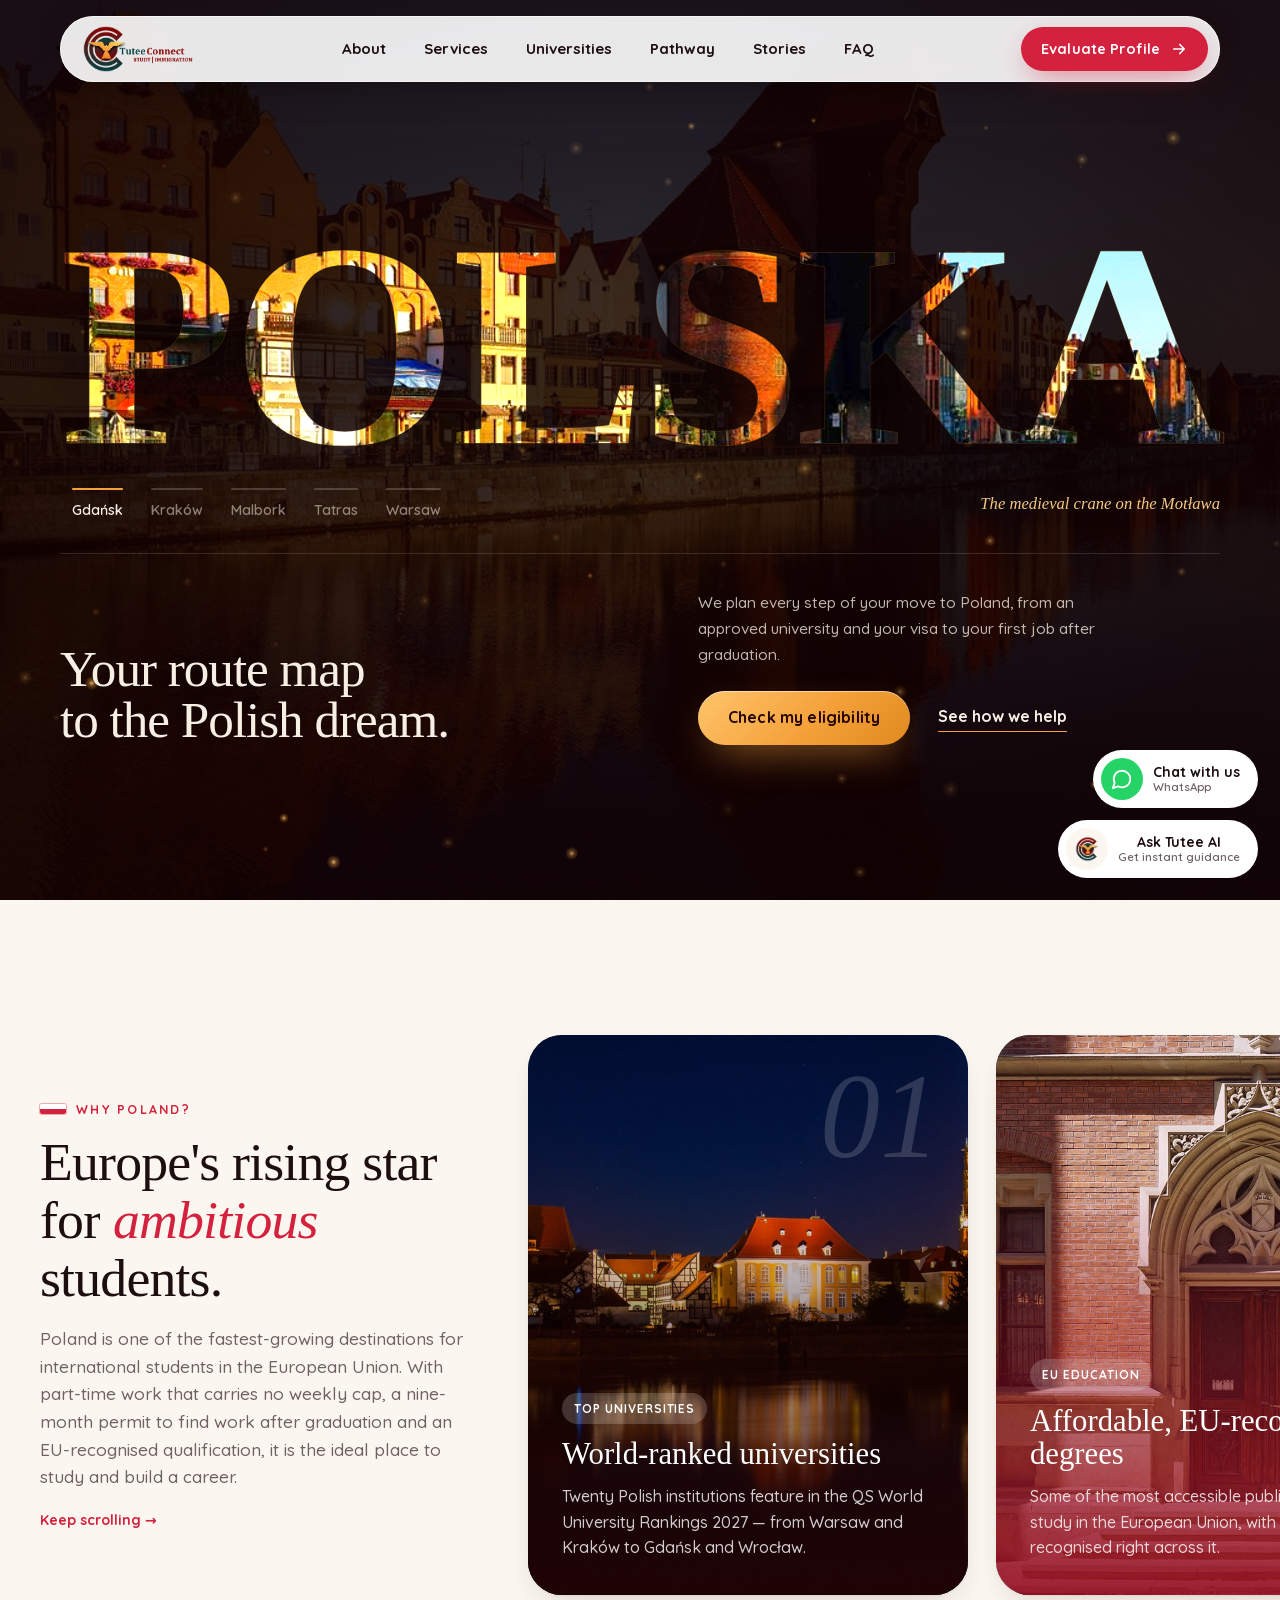
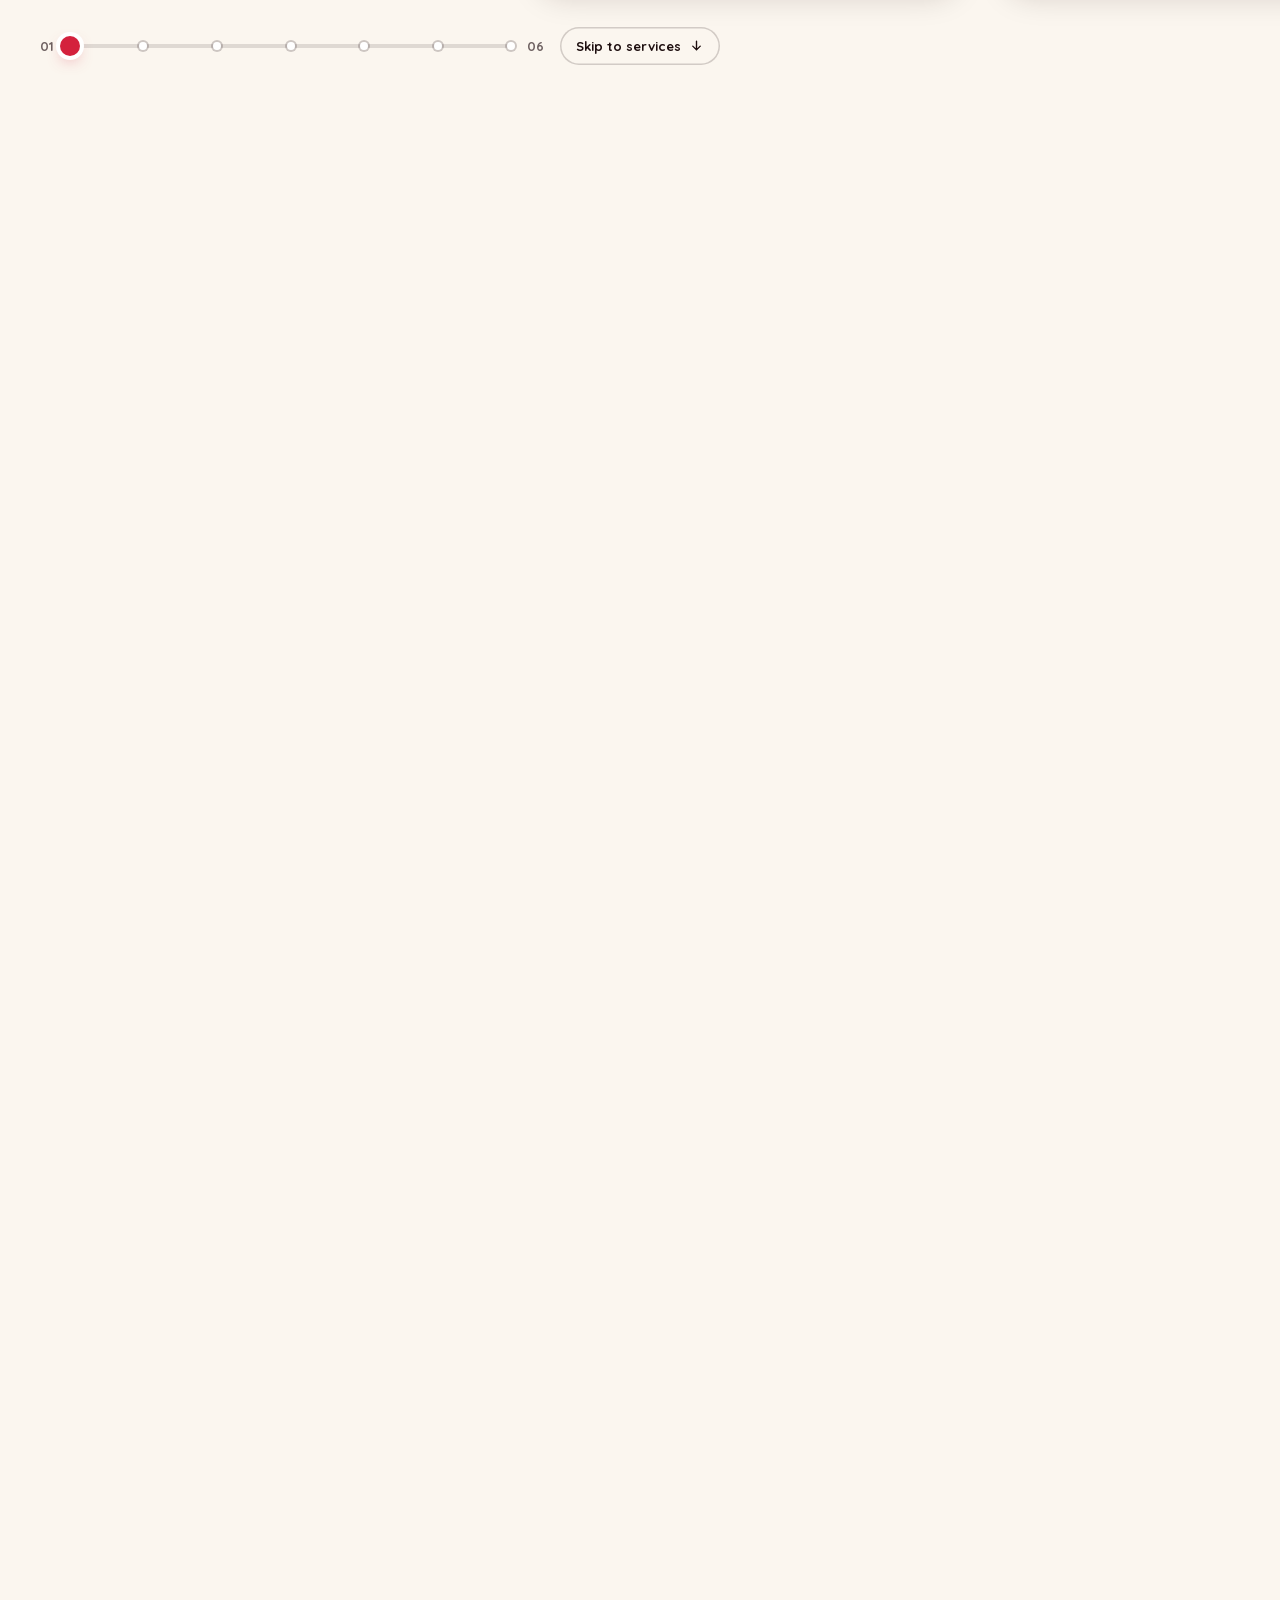
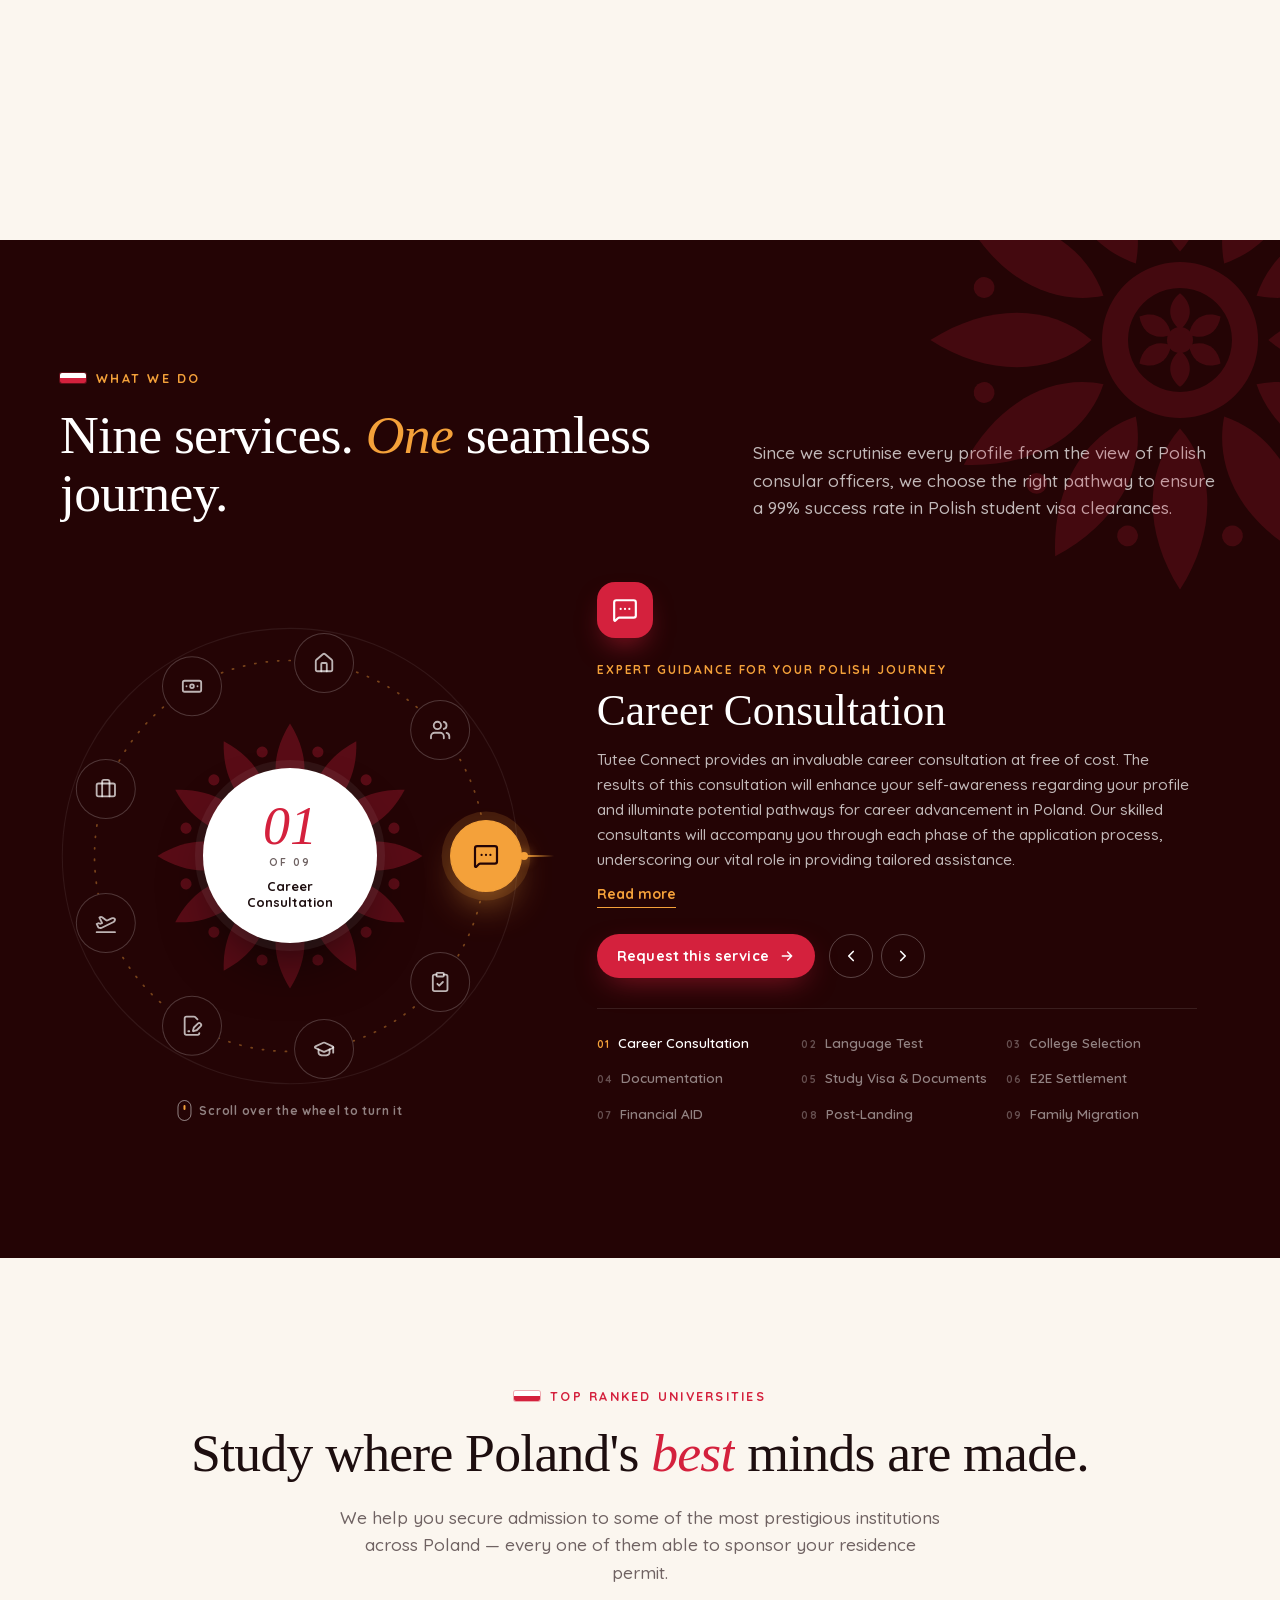
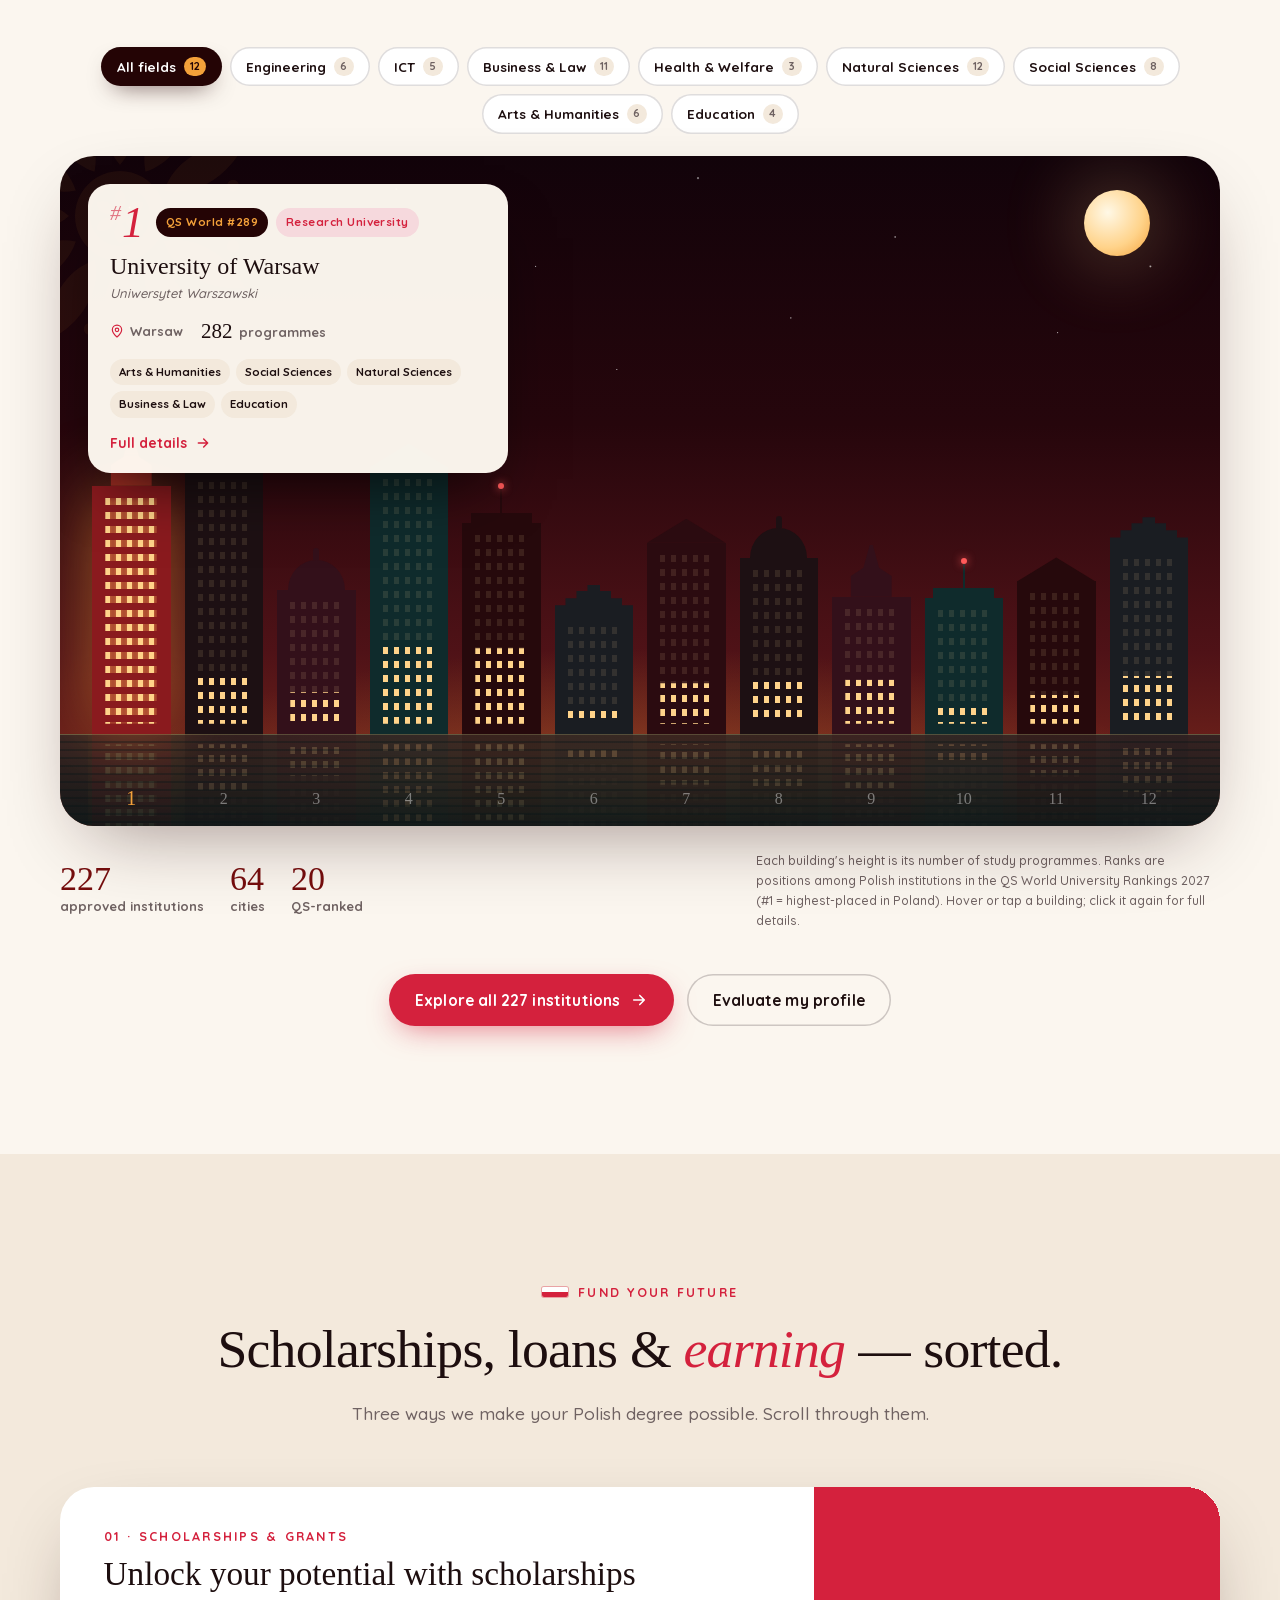
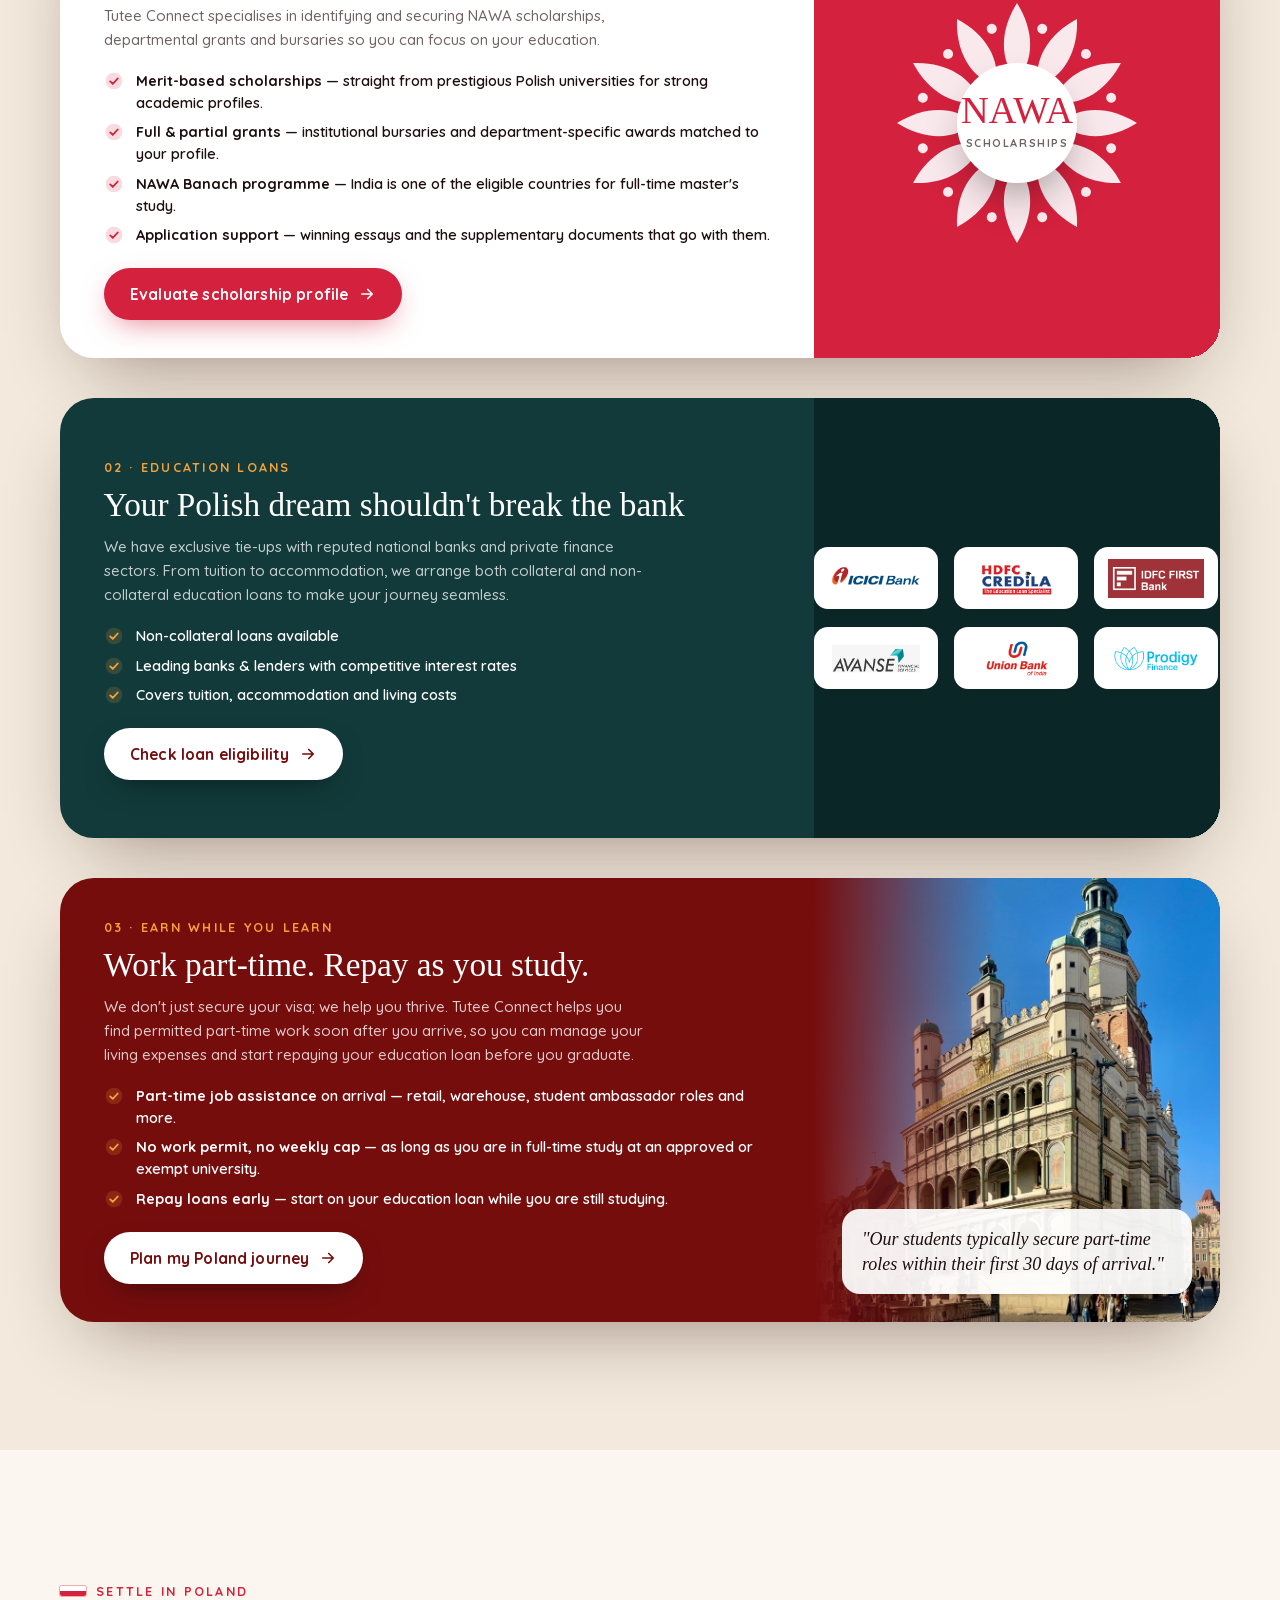
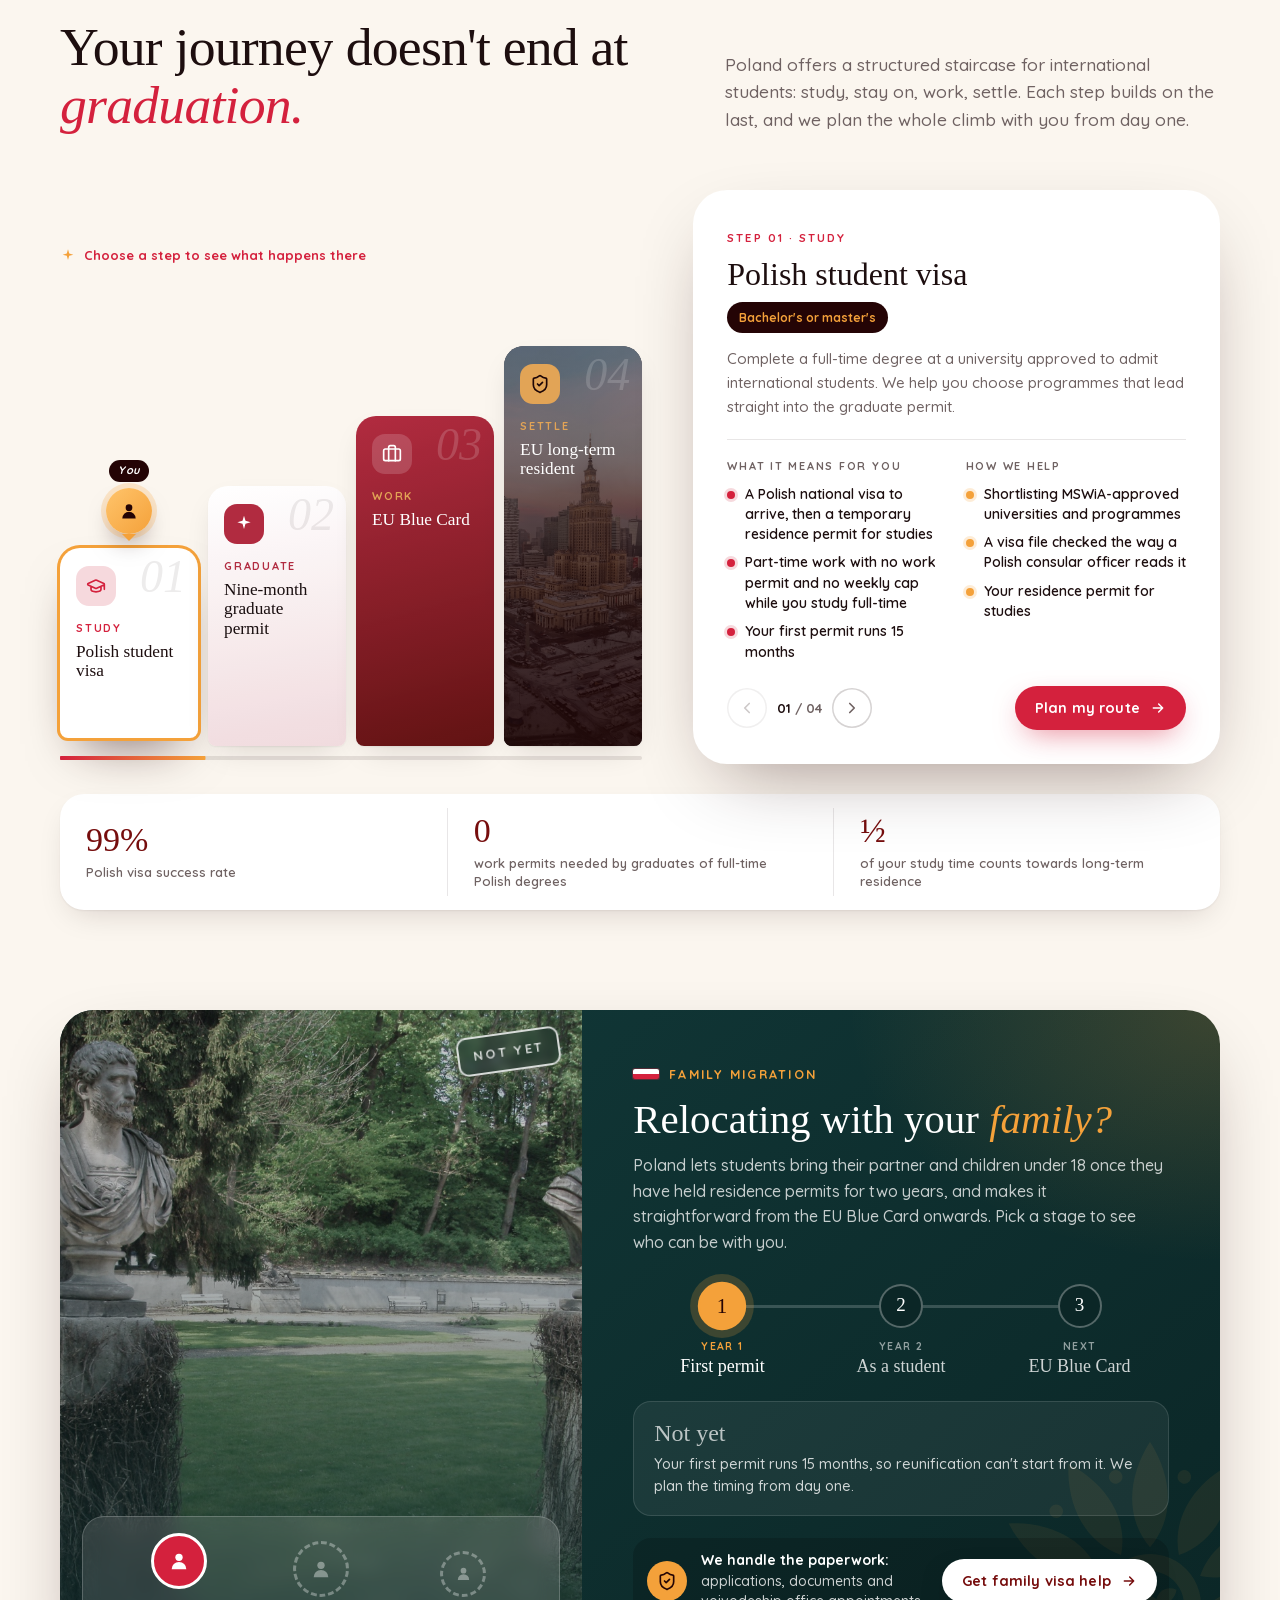
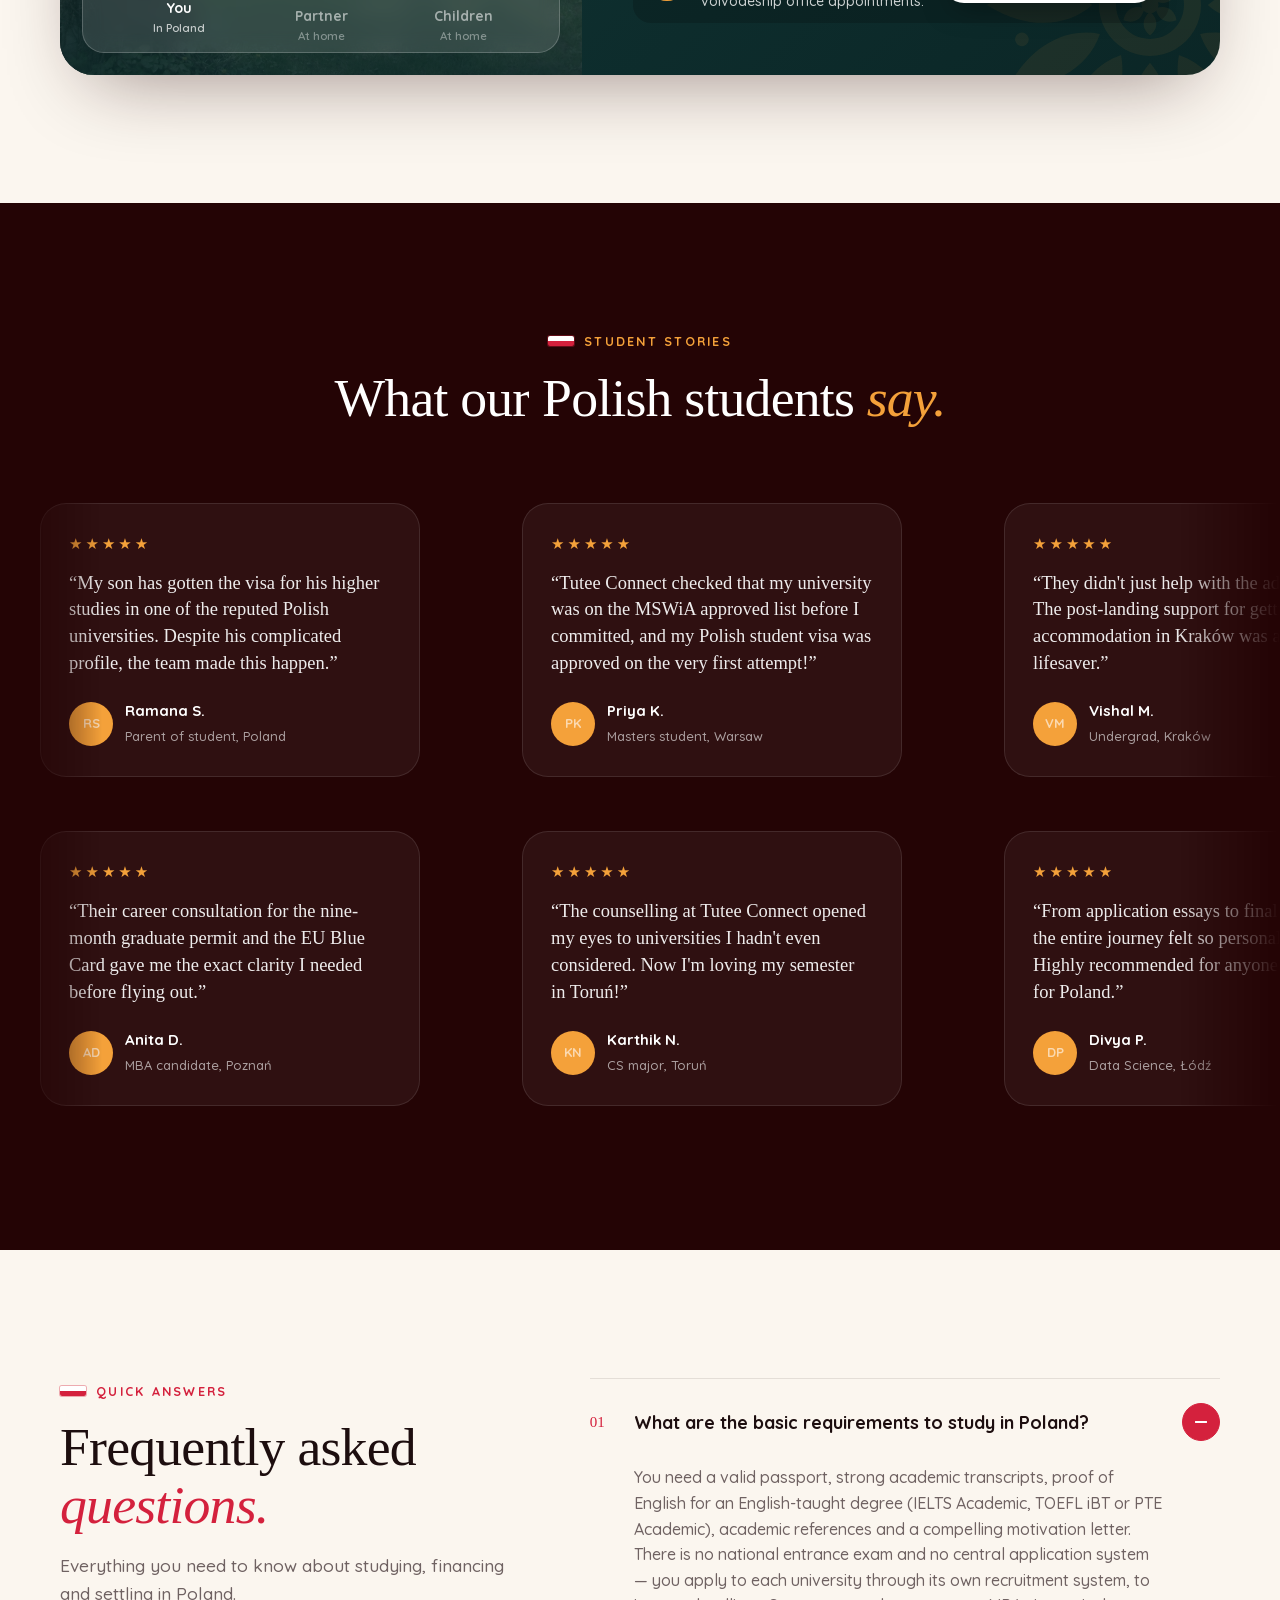
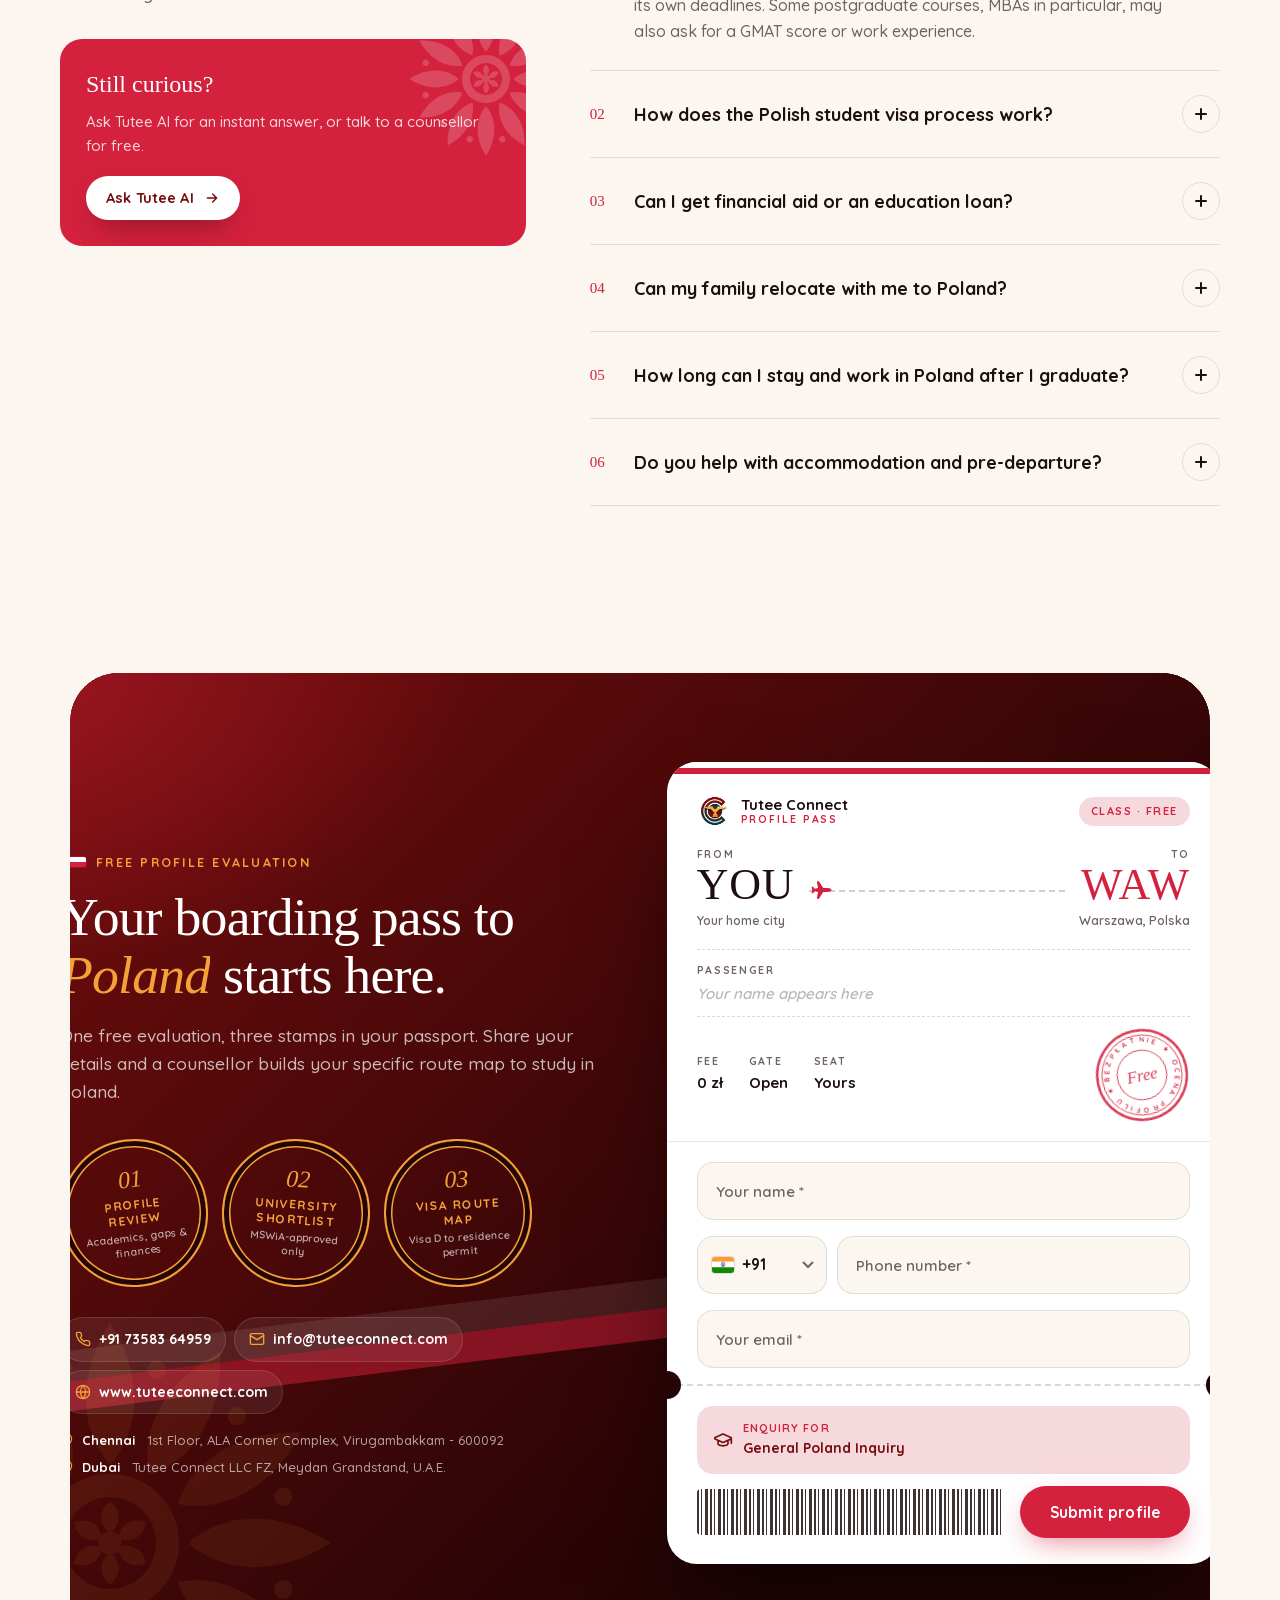
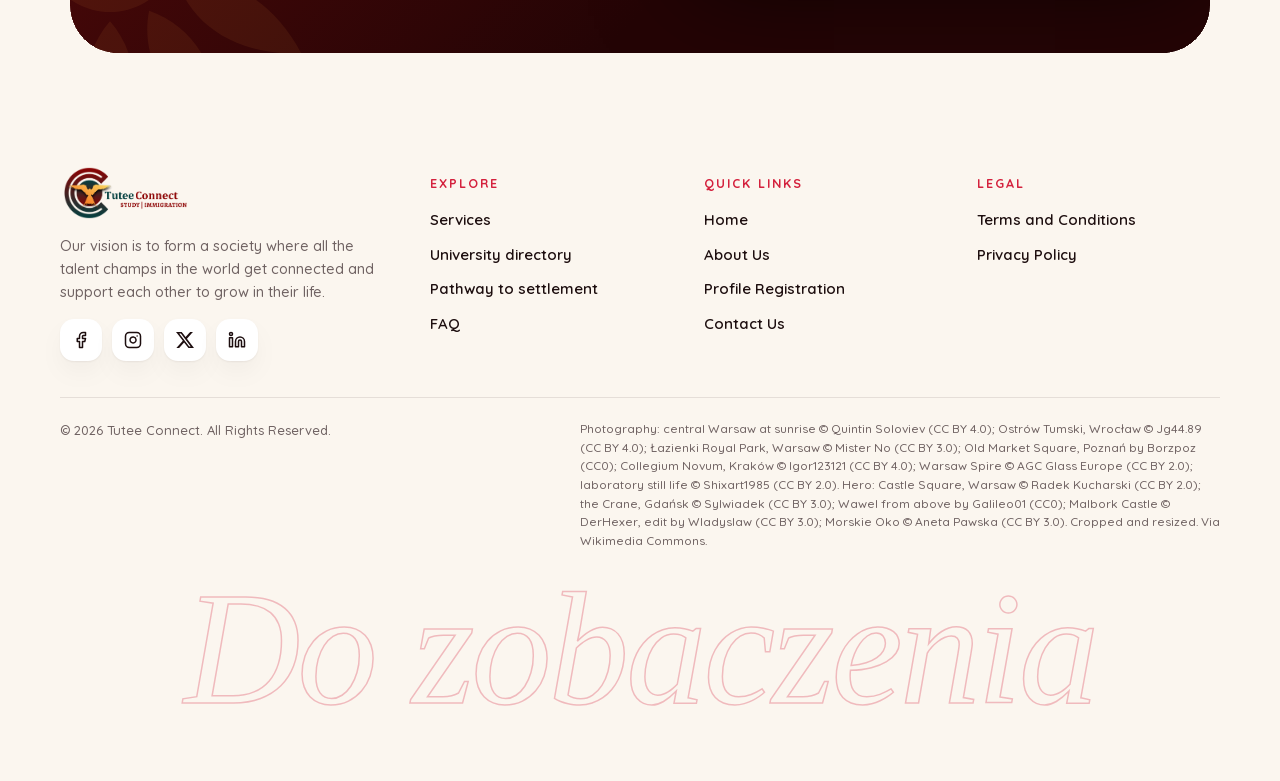
==== index.html @ f59a8a99 "Make home page sections interactive - Remove the tilted marquee bands under the hero - Why Poland: h" ====
<!DOCTYPE html>
<html lang="en">
<head>
  <meta charset="UTF-8">
  <meta name="viewport" content="width=device-width, initial-scale=1.0, viewport-fit=cover">
  <meta name="color-scheme" content="light">
  <meta name="theme-color" content="#760d0d">
  <title>Tutee Connect — Study in Poland</title>
  <meta name="description" content="Poland education experts. End-to-end guidance for the Polish national visa and temporary residence permit for studies, admission to MSWiA-approved universities, NAWA scholarships, education loans, the nine-month graduate permit and the EU Blue Card. 99% visa success rate.">
  <link rel="icon" href="./assets/img/logo/icon.png">
  <link rel="stylesheet" href="./assets/css/quicksand.css">
  <link rel="stylesheet" href="./assets/css/site.css">
  <link rel="preload" as="image" href="./assets/img/photos/hero/gdansk-crane.jpg" imagesrcset="./assets/img/photos/hero/gdansk-crane-1280.jpg 1280w, ./assets/img/photos/hero/gdansk-crane.jpg 2560w" imagesizes="100vw">
  
</head>
<body class="home">
<svg width="0" height="0" style="position:absolute" aria-hidden="true">
  <defs>
    <!-- Wycinanki rosette: Polish paper-cut folk ornament -->
    <symbol id="rosette" viewBox="0 0 200 200">
      <g fill="currentColor">
        <g id="r-petal"><path d="M100 4c14 22 14 46 0 62-14-16-14-40 0-62z"/></g>
        <use href="#r-petal" transform="rotate(30 100 100)"/><use href="#r-petal" transform="rotate(60 100 100)"/>
        <use href="#r-petal" transform="rotate(90 100 100)"/><use href="#r-petal" transform="rotate(120 100 100)"/>
        <use href="#r-petal" transform="rotate(150 100 100)"/><use href="#r-petal" transform="rotate(180 100 100)"/>
        <use href="#r-petal" transform="rotate(210 100 100)"/><use href="#r-petal" transform="rotate(240 100 100)"/>
        <use href="#r-petal" transform="rotate(270 100 100)"/><use href="#r-petal" transform="rotate(300 100 100)"/>
        <use href="#r-petal" transform="rotate(330 100 100)"/>
        <g id="r-dot"><circle cx="100" cy="22" r="4" transform="rotate(15 100 100)"/></g>
        <use href="#r-dot" transform="rotate(30 100 100)"/><use href="#r-dot" transform="rotate(60 100 100)"/>
        <use href="#r-dot" transform="rotate(90 100 100)"/><use href="#r-dot" transform="rotate(120 100 100)"/>
        <use href="#r-dot" transform="rotate(150 100 100)"/><use href="#r-dot" transform="rotate(180 100 100)"/>
        <use href="#r-dot" transform="rotate(210 100 100)"/><use href="#r-dot" transform="rotate(240 100 100)"/>
        <use href="#r-dot" transform="rotate(270 100 100)"/><use href="#r-dot" transform="rotate(300 100 100)"/>
        <use href="#r-dot" transform="rotate(330 100 100)"/>
        <path d="M100 70a30 30 0 1 0 .01 0zm0 10a20 20 0 1 1-.01 0z" fill-rule="evenodd"/>
        <g id="r-leaf"><path d="M100 82c5 4 5 10 0 14-5-4-5-10 0-14z"/></g>
        <use href="#r-leaf" transform="rotate(60 100 100)"/><use href="#r-leaf" transform="rotate(120 100 100)"/>
        <use href="#r-leaf" transform="rotate(180 100 100)"/><use href="#r-leaf" transform="rotate(240 100 100)"/>
        <use href="#r-leaf" transform="rotate(300 100 100)"/>
        <circle cx="100" cy="100" r="5"/>
      </g>
    </symbol>
    <symbol id="i-arrow" viewBox="0 0 24 24"><path d="M5 12h14M13 6l6 6-6 6" fill="none" stroke="currentColor" stroke-width="2.2" stroke-linecap="round" stroke-linejoin="round"/></symbol>
    <symbol id="i-left" viewBox="0 0 24 24"><path d="M15 6l-6 6 6 6" fill="none" stroke="currentColor" stroke-width="2.2" stroke-linecap="round" stroke-linejoin="round"/></symbol>
    <symbol id="i-right" viewBox="0 0 24 24"><path d="M9 6l6 6-6 6" fill="none" stroke="currentColor" stroke-width="2.2" stroke-linecap="round" stroke-linejoin="round"/></symbol>
    <symbol id="i-check" viewBox="0 0 24 24"><circle cx="12" cy="12" r="10" fill="currentColor" opacity=".16"/><path d="M7.5 12.5l3 3 6-6.5" fill="none" stroke="currentColor" stroke-width="2.2" stroke-linecap="round" stroke-linejoin="round"/></symbol>
    <symbol id="i-pin" viewBox="0 0 24 24"><path d="M20 10c0 5-5.5 10.2-7.4 11.8a1 1 0 0 1-1.2 0C9.5 20.2 4 15 4 10a8 8 0 0 1 16 0" fill="none" stroke="currentColor" stroke-width="2" stroke-linecap="round" stroke-linejoin="round"/><circle cx="12" cy="10" r="3" fill="none" stroke="currentColor" stroke-width="2"/></symbol>
    <symbol id="i-shield" viewBox="0 0 24 24"><path d="M20 13c0 5-3.5 7.5-7.7 9a1 1 0 0 1-.6 0C7.5 20.5 4 18 4 13V6a1 1 0 0 1 1-1c2 0 4.5-1.2 6.2-2.7a1.2 1.2 0 0 1 1.6 0C14.5 3.8 17 5 19 5a1 1 0 0 1 1 1z" fill="none" stroke="currentColor" stroke-width="2" stroke-linejoin="round"/><path d="M9 12l2 2 4-4" fill="none" stroke="currentColor" stroke-width="2" stroke-linecap="round" stroke-linejoin="round"/></symbol>
    <symbol id="i-cap" viewBox="0 0 24 24"><path d="M21.4 10.9a1 1 0 0 0 0-1.8L12.8 5.2a2 2 0 0 0-1.7 0L2.6 9.1a1 1 0 0 0 0 1.8l8.6 3.9a2 2 0 0 0 1.6 0zM22 10v6M6 12.5V16a6 3 0 0 0 12 0v-3.5" fill="none" stroke="currentColor" stroke-width="2" stroke-linecap="round" stroke-linejoin="round"/></symbol>
    <symbol id="i-brief" viewBox="0 0 24 24"><path d="M16 20V4a2 2 0 0 0-2-2h-4a2 2 0 0 0-2 2v16" fill="none" stroke="currentColor" stroke-width="2" stroke-linecap="round"/><rect x="2" y="6" width="20" height="14" rx="2" fill="none" stroke="currentColor" stroke-width="2"/></symbol>
    <symbol id="i-star" viewBox="0 0 24 24"><path d="M12 2l2.4 7.4H22l-6.2 4.5 2.4 7.4L12 16.8l-6.2 4.5 2.4-7.4L2 9.4h7.6z" fill="currentColor"/></symbol>
    <symbol id="i-phone" viewBox="0 0 24 24"><path d="M22 16.9v3a2 2 0 0 1-2.2 2 19.8 19.8 0 0 1-8.6-3.1 19.5 19.5 0 0 1-6-6A19.8 19.8 0 0 1 2.1 4.2 2 2 0 0 1 4.1 2h3a2 2 0 0 1 2 1.7c.1 1 .4 1.9.7 2.8a2 2 0 0 1-.5 2.1L8 9.9a16 16 0 0 0 6 6l1.3-1.3a2 2 0 0 1 2.1-.4c.9.3 1.8.6 2.8.7a2 2 0 0 1 1.7 2z" fill="none" stroke="currentColor" stroke-width="2" stroke-linejoin="round"/></symbol>
    <symbol id="i-mail" viewBox="0 0 24 24"><rect x="2" y="4" width="20" height="16" rx="2" fill="none" stroke="currentColor" stroke-width="2"/><path d="M22 7l-10 6L2 7" fill="none" stroke="currentColor" stroke-width="2" stroke-linecap="round"/></symbol>
    <symbol id="i-chat" viewBox="0 0 24 24"><path d="M7.9 20A9 9 0 1 0 4 16.1L2 22z" fill="none" stroke="currentColor" stroke-width="2" stroke-linejoin="round"/></symbol>
    <symbol id="i-send" viewBox="0 0 24 24"><path d="M14.5 21.7a.5.5 0 0 0 .9 0L22 2.6a.5.5 0 0 0-.6-.6L2.3 8.6a.5.5 0 0 0 0 .9l8 3.2a2 2 0 0 1 1.1 1.1zM21.9 2.1 10.9 13" fill="none" stroke="currentColor" stroke-width="2" stroke-linecap="round" stroke-linejoin="round"/></symbol>
    <symbol id="i-x" viewBox="0 0 24 24"><path d="M18 6 6 18M6 6l12 12" fill="none" stroke="currentColor" stroke-width="2.2" stroke-linecap="round"/></symbol>
    <symbol id="i-reset" viewBox="0 0 24 24"><path d="M3 12a9 9 0 1 0 3-6.7L3 8M3 3v5h5" fill="none" stroke="currentColor" stroke-width="2" stroke-linecap="round" stroke-linejoin="round"/></symbol>
    <symbol id="i-search" viewBox="0 0 24 24"><circle cx="11" cy="11" r="7" fill="none" stroke="currentColor" stroke-width="2.2"/><path d="m20 20-3.5-3.5" stroke="currentColor" stroke-width="2.2" stroke-linecap="round"/></symbol>
    <symbol id="i-plane" viewBox="0 0 24 24"><path d="M17.8 19.2 16 11l3.5-3.5C21 6 21.5 4 21 3c-1-.5-3 0-4.5 1.5L13 8 4.8 6.2c-.5-.1-.9.1-1.1.5l-.3.5c-.2.5-.1 1 .3 1.3L9 12l-2 3H4l-1 1 3 2 2 3 1-1v-3l3-2 3.5 5.3c.3.4.8.5 1.3.3l.5-.2c.4-.3.6-.7.5-1.2z" fill="currentColor"/></symbol>
    <symbol id="i-users" viewBox="0 0 24 24"><path d="M16 21v-2a4 4 0 0 0-4-4H6a4 4 0 0 0-4 4v2M22 21v-2a4 4 0 0 0-3-3.9M16 3.1a4 4 0 0 1 0 7.8" fill="none" stroke="currentColor" stroke-width="2" stroke-linecap="round"/><circle cx="9" cy="7" r="4" fill="none" stroke="currentColor" stroke-width="2"/></symbol>
    <symbol id="i-building" viewBox="0 0 24 24"><path d="M6 22V4a2 2 0 0 1 2-2h8a2 2 0 0 1 2 2v18zM6 12H4a2 2 0 0 0-2 2v6a2 2 0 0 0 2 2h2M18 9h2a2 2 0 0 1 2 2v9a2 2 0 0 1-2 2h-2M10 6h4M10 10h4M10 14h4M10 18h4" fill="none" stroke="currentColor" stroke-width="2" stroke-linecap="round" stroke-linejoin="round"/></symbol>
    <symbol id="i-fb" viewBox="0 0 24 24"><path d="M18 2h-3a5 5 0 0 0-5 5v3H7v4h3v8h4v-8h3l1-4h-4V7a1 1 0 0 1 1-1h3z" fill="none" stroke="currentColor" stroke-width="2" stroke-linejoin="round"/></symbol>
    <symbol id="i-ig" viewBox="0 0 24 24"><rect x="2" y="2" width="20" height="20" rx="5" fill="none" stroke="currentColor" stroke-width="2"/><path d="M16 11.4A4 4 0 1 1 12.6 8 4 4 0 0 1 16 11.4zM17.5 6.5h.01" fill="none" stroke="currentColor" stroke-width="2" stroke-linecap="round"/></symbol>
    <symbol id="i-xlogo" viewBox="0 0 24 24"><path d="M18.9 1.2h3.7l-8 9.2L24 22.8h-7.4l-5.8-7.6-6.6 7.6H.5l8.6-9.8L0 1.2h7.6l5.2 6.9zm-1.3 19.5h2L6.5 3.2H4.3z" fill="currentColor"/></symbol>
    <symbol id="i-in" viewBox="0 0 24 24"><path d="M16 8a6 6 0 0 1 6 6v7h-4v-7a2 2 0 0 0-4 0v7h-4v-7a6 6 0 0 1 6-6zM2 9h4v12H2z" fill="none" stroke="currentColor" stroke-width="2" stroke-linejoin="round"/><circle cx="4" cy="4" r="2" fill="none" stroke="currentColor" stroke-width="2"/></symbol>
    <symbol id="i-person" viewBox="0 0 24 24"><circle cx="12" cy="8" r="4" fill="currentColor"/><path d="M4 21a8 8 0 0 1 16 0z" fill="currentColor"/></symbol>
    <symbol id="i-globe" viewBox="0 0 24 24"><circle cx="12" cy="12" r="10" fill="none" stroke="currentColor" stroke-width="2"/><path d="M2 12h20M12 2a15 15 0 0 1 0 20M12 2a15 15 0 0 0 0 20" fill="none" stroke="currentColor" stroke-width="2"/></symbol>
    <symbol id="i-spark" viewBox="0 0 24 24"><path d="M12 2l1.8 6.2L20 10l-6.2 1.8L12 18l-1.8-6.2L4 10l6.2-1.8z" fill="currentColor"/></symbol>
  </defs>
</svg>


<header class="site-header" data-header>
  <div class="wrap">
    <div class="bar">
      <a class="brand" href="./index.html" data-scroll-top aria-label="Tutee Connect home"><img src="./assets/img/logo/logo.png" alt="Tutee Connect — Study | Immigration" width="196" height="76"></a>
      <nav class="nav" aria-label="Primary">
        <a href="https://tuteeconnect.com/about.html" target="_blank" rel="noopener noreferrer">About</a>
        <a href="./index.html#services" data-scroll-to="services">Services</a>
        <a href="./universities.html" data-nav="universities">Universities</a>
        <a href="./index.html#journey" data-scroll-to="journey">Pathway</a>
        <a href="./index.html#testimonials" data-scroll-to="testimonials">Stories</a>
        <a href="./index.html#faq" data-scroll-to="faq">FAQ</a>
      </nav>
      <div class="header-cta">
        <a class="btn sm" href="./index.html#contact" data-scroll-to="contact">Evaluate Profile <svg class="arrow" width="18" height="18"><use href="#i-arrow"/></svg></a>
        <button class="menu-btn" type="button" data-menu-toggle aria-label="Open menu" aria-expanded="false"><span></span></button>
      </div>
    </div>
  </div>
</header>

<div class="mobile-menu" data-mobile-menu aria-hidden="true">
  <svg class="folk-bg" viewBox="0 0 200 200"><use href="#rosette"/></svg>
  <a href="https://tuteeconnect.com/about.html" target="_blank" rel="noopener noreferrer" style="transition-delay:.15s"><span class="num">01</span>About</a>
  <a href="./index.html#services" data-scroll-to="services" style="transition-delay:.2s"><span class="num">02</span>Services</a>
  <a href="./universities.html" style="transition-delay:.25s"><span class="num">03</span>Universities</a>
  <a href="./index.html#journey" data-scroll-to="journey" style="transition-delay:.3s"><span class="num">04</span>Pathway</a>
  <a href="./index.html#testimonials" data-scroll-to="testimonials" style="transition-delay:.35s"><span class="num">05</span>Stories</a>
  <a href="./index.html#faq" data-scroll-to="faq" style="transition-delay:.4s"><span class="num">06</span>FAQ</a>
  <a class="btn light" href="./index.html#contact" data-scroll-to="contact">Evaluate Profile <svg class="arrow" width="18" height="18"><use href="#i-arrow"/></svg></a>
</div>


<nav class="rail" data-rail aria-label="Sections"></nav>

<main>
<!-- =============================== HERO =============================== -->
<section class="hero im pl" id="home" data-rail-label="Welcome" data-dark>
  <div class="im-frame" data-im-frame>
    <div class="im-stage" data-im-stage aria-hidden="true">
      <div class="im-photos" data-im-photos>
        <figure class="on" data-city="Gdańsk" data-note="The medieval crane on the Motława"><img src="./assets/img/photos/hero/gdansk-crane.jpg" srcset="./assets/img/photos/hero/gdansk-crane-1280.jpg 1280w, ./assets/img/photos/hero/gdansk-crane.jpg 2560w" sizes="100vw" alt="The medieval crane and merchant houses on the Motława river in Gdańsk at golden hour" fetchpriority="high"></figure>
        <figure data-city="Kraków" data-note="Wawel Castle above the Vistula"><img data-src="./assets/img/photos/hero/krakow-wawel.jpg" data-srcset="./assets/img/photos/hero/krakow-wawel-1280.jpg 1280w, ./assets/img/photos/hero/krakow-wawel.jpg 2560w" sizes="100vw" alt="Wawel Royal Castle above the Vistula river in Kraków"></figure>
        <figure data-city="Malbork" data-note="The world's largest brick castle"><img data-src="./assets/img/photos/hero/malbork-castle.jpg" data-srcset="./assets/img/photos/hero/malbork-castle-1280.jpg 1280w, ./assets/img/photos/hero/malbork-castle.jpg 2560w" sizes="100vw" alt="Malbork Castle across the Nogat river"></figure>
        <figure data-city="Tatra Mountains" data-short="Tatras" data-note="Morskie Oko at dawn"><img data-src="./assets/img/photos/hero/morskie-oko.jpg" data-srcset="./assets/img/photos/hero/morskie-oko-1280.jpg 1280w, ./assets/img/photos/hero/morskie-oko.jpg 2560w" sizes="100vw" alt="Morskie Oko lake reflecting the Tatra peaks at dawn"></figure>
        <figure data-city="Warsaw" data-note="Castle Square and the Old Town by night"><img data-src="./assets/img/photos/hero/warsaw-old-town.jpg" data-srcset="./assets/img/photos/hero/warsaw-old-town-1280.jpg 1280w, ./assets/img/photos/hero/warsaw-old-town.jpg 2560w" sizes="100vw" alt="Castle Square in Warsaw at night, with Sigismund's Column and the Royal Castle"></figure>
      </div>
      <div class="im-grade"></div>
    </div>
    <div class="im-veil"></div>
    <canvas class="im-dust" data-im-dust aria-hidden="true"></canvas>
  </div>

  <div class="wrap pl-body">
    <div class="pl-word" data-pl-word aria-hidden="true"></div>
    <div class="pl-now" data-hero style="--d:1.9s">
      <div class="im-index" data-im-cities role="group" aria-label="Choose a place to view"></div>
      <p class="pl-note" data-im-note aria-live="polite"><span>The medieval crane on the Motława</span></p>
    </div>
    <div class="pl-copy">
      <h1 class="im-title">
        <span class="ln"><span data-hero style="--d:1.35s">Your route map</span></span>
        <span class="ln"><span data-hero style="--d:1.5s">to the Polish dream.</span></span>
      </h1>
      <div class="pl-side">
        <p class="im-lede" data-hero style="--d:1.65s">We plan every step of your move to Poland, from an approved university and your visa to your first job after graduation.</p>
        <div class="im-cta" data-hero style="--d:1.8s">
          <a class="btn im-gold" href="#contact" data-scroll-to="contact">Check my eligibility</a>
          <a class="im-link" href="#services" data-scroll-to="services">See how we help</a>
        </div>
      </div>
    </div>
  </div>

  <div class="im-lid top" aria-hidden="true"></div><div class="im-lid bottom" aria-hidden="true"></div><i class="im-seam" aria-hidden="true"></i>
</section>

<!-- =============================== WHY POLAND (pinned horizontal) =============================== -->
<section class="why" id="why" data-rail-label="Why Poland">
  <div class="why-pin" data-hscroll>
    <div class="why-sticky">
      <div class="why-track" data-hscroll-track>
        <div class="why-intro">
          <span class="eyebrow">Why Poland?</span>
          <h2 class="h2 split" data-split>Europe's rising star for <em>ambitious</em> students.</h2>
          <p class="lede" data-reveal style="--d:.2s">Poland is one of the fastest-growing destinations for international students in the European Union. With part-time work that carries no weekly cap, a nine-month permit to find work after graduation and an EU-recognised qualification, it is the ideal place to study and build a career.</p>
          <p class="lede" data-reveal style="--d:.3s;font-size:14px;font-weight:700;color:var(--red)"><span class="only-desk">Keep scrolling →</span><span class="only-mob">Swipe to explore →</span></p>
        </div>
        <article class="why-card photo">
          <img src="./assets/img/photos/poland-city.jpg" alt="" loading="lazy">
          <span class="num">01</span>
          <span class="tag">Top universities</span>
          <h3>World-ranked universities</h3>
          <p>Twenty Polish institutions feature in the QS World University Rankings 2027 — from Warsaw and Kraków to Gdańsk and Wrocław.</p>
        </article>
        <article class="why-card photo tint-red">
          <img src="./assets/img/photos/why-degrees.jpg" alt="" loading="lazy">
          <span class="num">02</span>
          <span class="tag">EU education</span>
          <h3>Affordable, EU-recognised degrees</h3>
          <p>Some of the most accessible public-university study in the European Union, with qualifications recognised right across it.</p>
        </article>
        <article class="why-card photo">
          <img src="./assets/img/photos/students-campus.jpg" alt="" loading="lazy">
          <span class="num">03</span>
          <span class="tag">Graduate permit</span>
          <h3>Nine months to launch your career</h3>
          <p>Stay on after graduation to find work or start a business — no sponsor required, and graduates of full-time Polish degrees need no work permit.</p>
        </article>
        <article class="why-card photo tint-teal">
          <img src="./assets/img/photos/why-work.jpg" alt="" loading="lazy">
          <span class="num">04</span>
          <span class="tag">Work rights</span>
          <h3>Work with no weekly cap</h3>
          <p>Full-time students at approved or exempt universities need no work permit and face no hour limit. Part-time, postgraduate and MBA study do not qualify.</p>
        </article>
        <article class="why-card photo">
          <img src="./assets/img/photos/team-working.jpg" alt="" loading="lazy">
          <span class="num">05</span>
          <span class="tag">Practical learning</span>
          <h3>Diverse curriculum, hands-on teaching</h3>
          <p>A distinctive, diverse curriculum with a high level of practical instruction — for students from every stream.</p>
        </article>
        <article class="why-card photo tint-wine">
          <img src="./assets/img/photos/why-research.jpg" alt="" loading="lazy">
          <span class="num">06</span>
          <span class="tag">Research</span>
          <h3>Doctoral schools that fund you</h3>
          <p>Polish doctoral schools charge no tuition and award a scholarship to every full-time doctoral candidate.</p>
        </article>
      </div>
      <div class="why-nav" data-hscroll-nav>
        <span class="why-count" data-hscroll-index>01</span>
        <div class="why-scrub" data-hscroll-scrub role="slider" tabindex="0" aria-label="Why Poland cards — drag or use arrow keys" aria-valuemin="1" aria-valuemax="6" aria-valuenow="1">
          <div class="fill"></div>
          <span class="knob"></span>
        </div>
        <span class="why-count">06</span>
        <button type="button" class="why-skip" data-hscroll-skip>Skip to services <svg width="15" height="15"><use href="#i-arrow"/></svg></button>
      </div>
    </div>
  </div>
</section>

<!-- =============================== SERVICES =============================== -->
<section class="section services" id="services" data-rail-label="Services" data-dark>
  <svg class="folk-corner" viewBox="0 0 200 200" aria-hidden="true"><use href="#rosette"/></svg>
  <div class="wrap">
    <div class="section-head on-dark">
      <span class="eyebrow on-dark">What we do</span>
      <h2 class="h2 split" data-split>Nine services. <em>One</em> seamless journey.</h2>
      <p class="lede" data-reveal style="--d:.2s">Since we scrutinise every profile from the view of Polish consular officers, we choose the right pathway to ensure a 99% success rate in Polish student visa clearances.</p>
    </div>
    <!-- Dial: nine services around a wycinanki rosette; the wheel turns the chosen one to the pointer -->
    <div class="svc-dial" data-svc-dial>
      <div class="dial" data-reveal="scale">
        <svg class="dial-rosette" viewBox="0 0 200 200" aria-hidden="true"><use href="#rosette"/></svg>
        <svg class="dial-ring" viewBox="0 0 400 400" aria-hidden="true"><circle class="ring-outer" cx="200" cy="200" r="198"/><circle class="ring-dash" cx="200" cy="200" r="170"/></svg>
        <span class="dial-pointer" aria-hidden="true"></span>
        <div class="dial-wheel" data-svc-wheel role="tablist" aria-label="Our services"></div>
        <div class="dial-core" aria-hidden="true">
          <span class="core-n" data-svc-count>01</span>
          <span class="core-of">of 09</span>
          <span class="core-t" data-svc-short></span>
        </div>
        <p class="dial-hint" aria-hidden="true"><i></i>Scroll over the wheel to turn it</p>
      </div>
      <div class="dial-panel" data-svc-panel role="tabpanel" aria-live="polite">
        <div class="swap">
          <span class="dial-ico" data-svc-icon></span>
          <p class="dial-tag" data-svc-tagline></p>
          <h3 data-svc-title></h3>
          <div class="dial-body" data-svc-body></div>
          <button type="button" class="dial-more" data-svc-more aria-expanded="false">Read more</button>
        </div>
        <div class="dial-actions">
          <a class="btn sm" href="#contact" data-scroll-to="contact">Request this service <svg class="arrow" width="16" height="16"><use href="#i-arrow"/></svg></a>
          <div class="dial-nav">
            <button type="button" data-svc-prev aria-label="Previous service"><svg width="18" height="18"><use href="#i-left"/></svg></button>
            <button type="button" data-svc-next aria-label="Next service"><svg width="18" height="18"><use href="#i-right"/></svg></button>
          </div>
        </div>
        <ol class="dial-index" data-svc-index></ol>
      </div>
    </div>
  </div>
</section>

<!-- =============================== UNIVERSITIES =============================== -->
<section class="section unis" id="universities" data-rail-label="Universities">
  <div class="wrap">
    <div class="section-head center">
      <span class="eyebrow">Top ranked universities</span>
      <h2 class="h2 split" data-split>Study where Poland's <em>best</em> minds are made.</h2>
      <p class="lede" data-reveal style="--d:.2s">We help you secure admission to some of the most prestigious institutions across Poland — every one of them able to sponsor your residence permit.</p>
    </div>
    <!-- Campus skyline: the twelve highest-ranked universities as a city at dusk.
         Height = number of programmes; the lit building is described in the card above it. -->
    <div class="sky" data-sky>
      <div class="sky-filters" role="group" aria-label="Show universities that teach a field" data-sky-filters></div>
      <div class="sky-scene" data-sky-scene>
        <i class="sky-moon" aria-hidden="true"></i>
        <svg class="sky-rosette" viewBox="0 0 200 200" aria-hidden="true"><use href="#rosette"/></svg>
        <div class="sky-card-wrap">
          <article class="sky-card" data-sky-card aria-live="polite"></article>
        </div>
        <i class="sky-beam" data-sky-beam aria-hidden="true"></i>
        <div class="sky-line" data-sky-line role="group" aria-label="QS-ranked universities, by rank in Poland"></div>
        <div class="sky-water" aria-hidden="true"></div>
        <div class="sky-tags" data-sky-tags aria-hidden="true"></div>
      </div>
      <div class="sky-foot">
        <div class="sky-stats">
          <div><b data-count="227">0</b>approved institutions</div>
          <div><b data-count="64">0</b>cities</div>
          <div><b data-count="20">0</b>QS-ranked</div>
        </div>
        <p class="sky-note">Each building's height is its number of study programmes. Ranks are positions among Polish institutions in the QS World University Rankings 2027 (#1 = highest-placed in Poland). Hover or tap a building; click it again for full details.</p>
      </div>
    </div>
    <!-- outline of Poland for the details pop-up -->
    <svg hidden aria-hidden="true"><path data-pl-land d="M559.4,329.6 L562.5,336.1 L563.8,341.2 L562.5,345.2 L562.9,349.2 L565.7,353.5 L574.5,366.6 L578.8,379.3 L581.6,384.2 L588.0,390.6 L588.6,393.3 L586.0,395.7 L583.9,396.0 L582.2,396.6 L581.2,398.9 L582.8,401.3 L585.1,404.8 L587.9,414.9 L587.7,423.0 L585.5,425.1 L582.7,430.0 L580.8,434.4 L565.6,437.5 L562.0,442.3 L553.7,451.5 L548.0,456.8 L539.6,466.4 L526.3,482.8 L521.4,489.7 L517.8,495.4 L507.1,510.5 L503.8,516.9 L504.4,522.1 L507.9,534.4 L508.6,540.0 L508.0,545.1 L506.8,549.7 L507.0,551.7 L510.2,555.0 L515.3,560.2 L515.6,562.0 L514.8,564.3 L513.1,566.0 L506.8,564.2 L499.7,560.6 L497.3,561.1 L493.5,560.2 L477.7,553.4 L467.1,548.1 L466.1,544.6 L464.1,539.6 L459.5,535.4 L449.2,531.8 L445.0,528.9 L428.1,527.3 L420.8,527.3 L415.6,528.5 L412.3,528.3 L407.8,535.8 L404.6,537.9 L400.0,538.1 L396.0,536.8 L391.9,532.9 L385.3,530.9 L380.6,531.8 L377.1,531.0 L374.1,530.8 L373.0,531.6 L370.6,531.5 L367.1,533.3 L363.2,536.0 L359.0,538.0 L355.7,542.3 L352.8,550.8 L344.6,547.0 L341.8,548.6 L337.9,549.7 L335.3,548.6 L335.9,545.7 L337.1,542.4 L337.1,537.8 L336.3,532.7 L333.7,531.1 L329.9,530.4 L327.9,529.4 L327.7,527.8 L325.8,525.6 L322.4,520.1 L319.2,513.4 L316.9,511.4 L313.7,514.6 L308.8,518.2 L305.8,519.5 L299.9,530.1 L289.4,530.4 L288.7,525.5 L287.6,520.8 L281.5,519.6 L281.3,516.8 L280.0,509.8 L267.6,496.2 L266.1,490.5 L266.6,488.3 L265.7,484.7 L263.1,482.5 L253.3,479.9 L250.8,481.4 L248.5,479.9 L244.9,476.6 L238.8,473.9 L238.1,472.6 L235.9,470.2 L234.6,469.9 L233.8,471.3 L232.0,473.4 L225.7,475.9 L223.2,474.8 L220.9,472.6 L218.2,467.9 L214.4,463.7 L211.3,462.2 L209.5,460.1 L209.1,458.4 L216.1,454.9 L217.6,451.4 L216.7,445.0 L215.6,444.2 L212.9,446.4 L207.0,448.3 L201.7,449.1 L198.9,449.1 L183.6,437.4 L173.6,433.9 L167.8,432.8 L167.1,434.0 L169.8,440.6 L174.4,448.7 L174.1,450.8 L168.7,454.1 L165.5,455.6 L161.9,458.4 L158.8,462.3 L156.1,464.0 L153.7,463.6 L151.3,461.7 L144.9,449.8 L136.9,440.6 L136.0,438.5 L133.5,438.1 L130.0,436.0 L128.8,433.2 L130.5,430.2 L133.0,427.5 L137.3,425.9 L138.6,424.3 L139.4,422.0 L141.0,419.0 L140.5,417.9 L137.5,414.4 L132.9,411.2 L120.4,413.6 L116.9,415.4 L115.0,413.1 L113.5,409.8 L110.3,409.2 L106.0,406.2 L100.8,403.2 L95.8,402.4 L85.3,398.1 L81.3,397.9 L78.9,396.4 L76.5,393.2 L74.4,389.7 L73.3,382.5 L65.6,379.3 L57.9,377.2 L57.4,378.3 L57.7,385.5 L57.3,389.3 L52.2,391.7 L47.2,391.9 L47.5,390.7 L53.5,377.8 L56.2,369.6 L59.2,354.7 L55.5,342.9 L54.5,337.4 L52.8,334.7 L42.2,329.0 L41.4,327.0 L43.1,319.2 L42.3,316.0 L39.7,312.5 L36.4,305.6 L35.1,299.8 L39.3,292.9 L40.4,287.9 L42.2,281.0 L43.6,277.2 L43.9,276.2 L41.1,273.5 L40.4,269.7 L41.1,264.3 L39.6,260.3 L35.9,257.6 L33.5,254.2 L32.3,249.9 L33.2,243.1 L36.1,233.9 L30.0,222.8 L14.8,209.8 L7.5,200.8 L8.1,195.6 L11.3,190.9 L17.1,186.7 L21.5,179.3 L24.0,170.4 L24.0,168.7 L24.2,162.4 L17.4,136.6 L16.3,130.1 L15.5,122.3 L15.1,120.2 L28.4,125.7 L34.0,128.7 L33.3,125.3 L32.2,122.3 L32.9,117.9 L32.6,111.3 L20.5,108.0 L12.5,106.8 L11.6,102.3 L12.3,99.3 L14.6,101.0 L22.4,101.7 L41.7,92.9 L75.1,81.3 L110.7,70.5 L119.0,69.4 L127.4,67.1 L130.5,63.1 L133.5,60.4 L138.4,53.2 L149.1,42.2 L168.1,38.1 L175.2,32.9 L190.0,25.5 L223.8,17.3 L238.0,15.5 L251.8,15.2 L264.2,21.7 L277.2,29.8 L279.6,34.6 L272.5,31.6 L262.2,24.4 L258.4,24.1 L267.2,46.0 L272.0,53.8 L281.7,59.6 L289.8,61.6 L314.9,58.0 L323.8,53.4 L326.4,51.1 L328.7,52.3 L345.1,53.5 L361.6,54.8 L388.2,56.1 L415.9,57.5 L444.6,58.9 L475.8,60.5 L508.6,61.4 L510.6,60.8 L513.9,57.1 L518.0,57.6 L522.8,59.9 L525.1,61.6 L526.0,63.5 L526.6,65.8 L529.3,66.2 L534.1,67.9 L540.6,71.8 L545.7,75.6 L550.6,81.0 L552.2,87.1 L552.3,94.0 L552.0,98.5 L552.4,100.3 L559.1,132.5 L570.1,163.6 L574.2,178.6 L575.8,186.6 L577.1,198.3 L577.5,206.4 L577.5,211.0 L576.7,217.3 L573.4,221.0 L552.1,231.7 L548.1,235.1 L541.8,243.4 L536.1,251.9 L534.7,254.9 L534.4,256.8 L535.6,259.6 L543.2,264.2 L550.9,267.9 L553.4,270.6 L559.0,274.2 L561.1,277.3 L562.2,280.1 L562.1,286.5 L559.6,295.3 L560.6,302.0 L558.0,306.4 L555.9,311.4 L555.6,320.0 L559.4,329.6Z"/></svg>
    <div class="unis-cta" data-reveal>
      <a class="btn" href="./universities.html">Explore all 227 institutions <svg class="arrow" width="18" height="18"><use href="#i-arrow"/></svg></a>
      <a class="btn ghost" href="#contact" data-scroll-to="contact">Evaluate my profile</a>
    </div>
  </div>
</section>

<!-- =============================== FUNDING (stacking cards) =============================== -->
<section class="section fund" id="funding" data-rail-label="Funding">
  <div class="wrap">
    <div class="section-head center">
      <span class="eyebrow">Fund your future</span>
      <h2 class="h2 split" data-split>Scholarships, loans &amp; <em>earning</em> — sorted.</h2>
      <p class="lede" data-reveal style="--d:.2s">Three ways we make your Polish degree possible. <span class="only-desk">Scroll</span><span class="only-mob">Swipe</span> through them.</p>
    </div>
    <div class="stack" data-stack>
      <article class="stack-card sc-1" style="--i:0" id="scholarships">
        <div class="copy">
          <span class="label">01 · Scholarships &amp; grants</span>
          <h3>Unlock your potential with scholarships</h3>
          <p>Tutee Connect specialises in identifying and securing NAWA scholarships, departmental grants and bursaries so you can focus on your education.</p>
          <ul>
            <li><svg><use href="#i-check"/></svg><span><b>Merit-based scholarships</b> — straight from prestigious Polish universities for strong academic profiles.</span></li>
            <li><svg><use href="#i-check"/></svg><span><b>Full &amp; partial grants</b> — institutional bursaries and department-specific awards matched to your profile.</span></li>
            <li><svg><use href="#i-check"/></svg><span><b>NAWA Banach programme</b> — India is one of the eligible countries for full-time master's study.</span></li>
            <li><svg><use href="#i-check"/></svg><span><b>Application support</b> — winning essays and the supplementary documents that go with them.</span></li>
          </ul>
          <a class="btn" href="#contact" data-scroll-to="contact">Evaluate scholarship profile <svg class="arrow" width="18" height="18"><use href="#i-arrow"/></svg></a>
        </div>
        <div class="visual">
          <div class="medal"><svg class="rosette" viewBox="0 0 200 200" aria-hidden="true"><use href="#rosette"/></svg><div class="core"><div><b>NAWA</b><span>Scholarships</span></div></div></div>
        </div>
      </article>

      <article class="stack-card sc-2" style="--i:1" id="financial-aid">
        <div class="copy">
          <span class="label">02 · Education loans</span>
          <h3>Your Polish dream shouldn't break the bank</h3>
          <p>We have exclusive tie-ups with reputed national banks and private finance sectors. From tuition to accommodation, we arrange both collateral and non-collateral education loans to make your journey seamless.</p>
          <ul>
            <li><svg><use href="#i-check"/></svg><span>Non-collateral loans available</span></li>
            <li><svg><use href="#i-check"/></svg><span>Leading banks &amp; lenders with competitive interest rates</span></li>
            <li><svg><use href="#i-check"/></svg><span>Covers tuition, accommodation and living costs</span></li>
          </ul>
          <a class="btn light" href="#contact" data-scroll-to="contact">Check loan eligibility <svg class="arrow" width="18" height="18"><use href="#i-arrow"/></svg></a>
        </div>
        <div class="visual" aria-label="Our lending partners">
          <div class="logo-row" data-logo-row>
            <img src="./assets/img/loan-partner/icici.png" alt="ICICI Bank" loading="lazy"><img src="./assets/img/loan-partner/hdfc-credila.jpg" alt="HDFC Credila" loading="lazy"><img src="./assets/img/loan-partner/idfc.jpg" alt="IDFC First Bank" loading="lazy"><img src="./assets/img/loan-partner/incred.jpg" alt="InCred" loading="lazy"><img src="./assets/img/loan-partner/auxilo.jpg" alt="Auxilo" loading="lazy">
          </div>
          <div class="logo-row rev" data-logo-row>
            <img src="./assets/img/loan-partner/avanse.jpg" alt="Avanse" loading="lazy"><img src="./assets/img/loan-partner/union.jpg" alt="Union Bank" loading="lazy"><img src="./assets/img/loan-partner/prodigy.jpg" alt="Prodigy Finance" loading="lazy"><img src="./assets/img/loan-partner/axis.jpg" alt="Axis Bank" loading="lazy"><img src="./assets/img/loan-partner/mpower.jpg" alt="MPOWER Financing" loading="lazy">
          </div>
        </div>
      </article>

      <article class="stack-card sc-3" style="--i:2" id="earn-while-you-learn">
        <div class="copy">
          <span class="label">03 · Earn while you learn</span>
          <h3>Work part-time. Repay as you study.</h3>
          <p>We don't just secure your visa; we help you thrive. Tutee Connect helps you find permitted part-time work soon after you arrive, so you can manage your living expenses and start repaying your education loan before you graduate.</p>
          <ul>
            <li><svg><use href="#i-check"/></svg><span><b>Part-time job assistance</b> on arrival — retail, warehouse, student ambassador roles and more.</span></li>
            <li><svg><use href="#i-check"/></svg><span><b>No work permit, no weekly cap</b> — as long as you are in full-time study at an approved or exempt university.</span></li>
            <li><svg><use href="#i-check"/></svg><span><b>Repay loans early</b> — start on your education loan while you are still studying.</span></li>
          </ul>
          <a class="btn light" href="#contact" data-scroll-to="contact">Plan my Poland journey <svg class="arrow" width="18" height="18"><use href="#i-arrow"/></svg></a>
        </div>
        <div class="visual">
          <img src="./assets/img/photos/team-working.jpg" alt="Old Market Square in Poznań" loading="lazy">
          <div class="quote">"Our students typically secure part-time roles within their first 30 days of arrival."</div>
        </div>
      </article>
    </div>
  </div>
</section>

<!-- =============================== PATHWAY =============================== -->
<section class="section path" id="journey" data-rail-label="Pathway">
  <div class="wrap">
    <div class="path-head2">
      <div>
        <span class="eyebrow">Settle in Poland</span>
        <h2 class="h2 split" data-split>Your journey doesn't end at <em>graduation.</em></h2>
      </div>
      <p class="lede" data-reveal style="--d:.2s">Poland offers a structured staircase for international students: study, stay on, work, settle. Each step builds on the last, and we plan the whole climb with you from day one.</p>
    </div>

    <!-- The staircase: choose a step and the climber hops to it; the panel says what happens there -->
    <div class="climb" id="relocate" data-climb>
      <div class="climb-left">
        <p class="climb-hint"><svg width="16" height="16"><use href="#i-spark"/></svg>Choose a step to see what happens there</p>
        <div class="climb-stairs" role="tablist" aria-label="Four steps to settling in Poland" data-reveal>
          <button type="button" class="cs s1" role="tab" aria-selected="false" aria-controls="cp-0" id="cs-0" data-step style="--step:0">
            <span class="cs-n">01</span>
            <span class="cs-ico"><svg width="20" height="20"><use href="#i-cap"/></svg></span>
            <span class="cs-kick">Study</span>
            <span class="cs-t">Polish student visa</span>
          </button>
          <button type="button" class="cs s2" role="tab" aria-selected="false" aria-controls="cp-1" id="cs-1" data-step style="--step:1">
            <span class="cs-n">02</span>
            <span class="cs-ico"><svg width="20" height="20"><use href="#i-spark"/></svg></span>
            <span class="cs-kick">Graduate</span>
            <span class="cs-t">Nine-month graduate permit</span>
          </button>
          <button type="button" class="cs s3" role="tab" aria-selected="false" aria-controls="cp-2" id="cs-2" data-step style="--step:2">
            <span class="cs-n">03</span>
            <span class="cs-ico"><svg width="20" height="20"><use href="#i-brief"/></svg></span>
            <span class="cs-kick">Work</span>
            <span class="cs-t">EU Blue Card</span>
          </button>
          <button type="button" class="cs s4" role="tab" aria-selected="false" aria-controls="cp-3" id="cs-3" data-step style="--step:3">
            <img src="./assets/img/photos/students-campus.jpg" alt="" loading="lazy">
            <span class="cs-n">04</span>
            <span class="cs-ico"><svg width="20" height="20"><use href="#i-shield"/></svg></span>
            <span class="cs-kick">Settle</span>
            <span class="cs-t">EU long-term resident</span>
          </button>
          <span class="climber" data-climber aria-hidden="true"><i><b>You</b><svg width="20" height="20"><use href="#i-person"/></svg></i></span>
          <span class="climb-ground" aria-hidden="true"><i></i></span>
        </div>
      </div>

      <div class="climb-panel" data-reveal style="--d:.15s">
        <article class="cp" id="cp-0" role="tabpanel" aria-labelledby="cs-0" data-cp>
          <span class="cp-kick">Step 01 · Study</span>
          <h3>Polish student visa</h3>
          <span class="cp-chip">Bachelor's or master's</span>
          <p class="cp-lede">Complete a full-time degree at a university approved to admit international students. We help you choose programmes that lead straight into the graduate permit.</p>
          <div class="cp-cols">
            <div><h4>What it means for you</h4><ul>
              <li>A Polish national visa to arrive, then a temporary residence permit for studies</li>
              <li>Part-time work with no work permit and no weekly cap while you study full-time</li>
              <li>Your first permit runs 15 months</li>
            </ul></div>
            <div><h4>How we help</h4><ul>
              <li>Shortlisting MSWiA-approved universities and programmes</li>
              <li>A visa file checked the way a Polish consular officer reads it</li>
              <li>Your residence permit for studies</li>
            </ul></div>
          </div>
        </article>
        <article class="cp" id="cp-1" role="tabpanel" aria-labelledby="cs-1" data-cp hidden>
          <span class="cp-kick">Step 02 · Graduate</span>
          <h3>Nine-month graduate permit</h3>
          <span class="cp-chip">9 months</span>
          <p class="cp-lede">Stay on after graduation to find work or start a business, with no sponsor and no work permit.</p>
          <div class="cp-cols">
            <div><h4>What it means for you</h4><ul>
              <li>Nine months to job-hunt or launch a business</li>
              <li>No sponsor required</li>
              <li>Graduates of full-time Polish degrees need no work permit</li>
            </ul></div>
            <div><h4>How we help</h4><ul>
              <li>Timing: you apply in person while still legally resident</li>
              <li>The application and its documents</li>
              <li>Planning the move to your work permit</li>
            </ul></div>
          </div>
        </article>
        <article class="cp" id="cp-2" role="tabpanel" aria-labelledby="cs-2" data-cp hidden>
          <span class="cp-kick">Step 03 · Work</span>
          <h3>EU Blue Card</h3>
          <span class="cp-chip">Partner may work too</span>
          <p class="cp-lede">Move to an EU Blue Card or a combined residence-and-work permit for long-term employment.</p>
          <div class="cp-cols">
            <div><h4>What it means for you</h4><ul>
              <li>Long-term employment in Poland</li>
              <li>Your partner may work with no separate work permit</li>
              <li>The simplest route for bringing your family</li>
            </ul></div>
            <div><h4>How we help</h4><ul>
              <li>Choosing between the Blue Card and a combined permit</li>
              <li>Family applications, documents and voivodeship office appointments</li>
            </ul></div>
          </div>
        </article>
        <article class="cp" id="cp-3" role="tabpanel" aria-labelledby="cs-3" data-cp hidden>
          <span class="cp-kick">Step 04 · Settle</span>
          <h3>EU long-term resident</h3>
          <span class="cp-chip">5 years · study counts ½</span>
          <p class="cp-lede">The final step: long-term resident status after five continuous years of residence, with study time counted at one half.</p>
          <div class="cp-cols">
            <div><h4>What it means for you</h4><ul>
              <li>Five continuous years of residence in Poland</li>
              <li>Each year of study counts as half a year</li>
            </ul></div>
            <div><h4>How we help</h4><ul>
              <li>Keeping your residence continuous from your first permit</li>
              <li>Planning the five-year clock with you from day one</li>
            </ul></div>
          </div>
        </article>
        <div class="cp-foot">
          <div class="cp-nav">
            <button type="button" data-climb-prev aria-label="Previous step"><svg width="18" height="18"><use href="#i-left"/></svg></button>
            <span><b data-climb-at>01</b> / 04</span>
            <button type="button" data-climb-next aria-label="Next step"><svg width="18" height="18"><use href="#i-right"/></svg></button>
          </div>
          <a class="btn sm" href="#contact" data-scroll-to="contact">Plan my route <svg class="arrow" width="16" height="16"><use href="#i-arrow"/></svg></a>
        </div>
      </div>
    </div>

    <div class="path-facts" data-reveal>
      <div class="fact"><b><span data-count="99">0</span>%</b><span>Polish visa success rate</span></div>
      <div class="fact"><b>0</b><span>work permits needed by graduates of full-time Polish degrees</span></div>
      <div class="fact"><b>½</b><span>of your study time counts towards long-term residence</span></div>
    </div>
    <!-- Family: pick a stage and the family in the photo shows who can be with you then -->
    <div class="fam" data-fam data-st="0" data-reveal>
      <svg class="fam-rosette" viewBox="0 0 200 200" aria-hidden="true"><use href="#rosette"/></svg>
      <div class="fam-scene">
        <img src="./assets/img/photos/family.jpg" alt="Łazienki Royal Park in Warsaw" loading="lazy">
        <span class="fam-stamp" aria-hidden="true"><span>Not yet</span><span>Welcome</span><span>Simplest route</span></span>
        <svg class="fam-plane" width="34" height="34" aria-hidden="true"><use href="#i-plane"/></svg>
        <div class="fam-people" aria-hidden="true">
          <span class="fp fp-you"><i><svg width="22" height="22"><use href="#i-person"/></svg></i><b>You</b><small>In Poland</small></span>
          <span class="fp fp-partner"><i><svg width="22" height="22"><use href="#i-person"/></svg><em><svg width="12" height="12"><use href="#i-brief"/></svg></em></i><b>Partner</b><small><span>At home</span><span>With you</span><span>Can work</span></small></span>
          <span class="fp fp-kids"><i><svg width="17" height="17"><use href="#i-person"/></svg></i><b>Children</b><small><span>At home</span><span>With you</span><span>With you</span></small></span>
        </div>
      </div>
      <div class="fam-copy">
        <span class="eyebrow on-dark">Family migration</span>
        <h3>Relocating with your <em>family?</em></h3>
        <p>Poland lets students bring their partner and children under 18 once they have held residence permits for two years, and makes it straightforward from the EU Blue Card onwards. Pick a stage to see who can be with you.</p>
        <div class="fam-stages" role="tablist" aria-label="When your family can join you">
          <span class="fam-track" aria-hidden="true"><i></i></span>
          <button type="button" role="tab" id="fs-0" aria-controls="fd-0" aria-selected="true" data-fam-stage><span class="fs-dot">1</span><small>Year 1</small><b>First permit</b></button>
          <button type="button" role="tab" id="fs-1" aria-controls="fd-1" aria-selected="false" data-fam-stage><span class="fs-dot">2</span><small>Year 2</small><b>As a student</b></button>
          <button type="button" role="tab" id="fs-2" aria-controls="fd-2" aria-selected="false" data-fam-stage><span class="fs-dot">3</span><small>Next</small><b>EU Blue Card</b></button>
        </div>
        <div class="fam-details">
          <div class="fd" id="fd-0" role="tabpanel" aria-labelledby="fs-0" data-fam-detail>
            <b class="fd-status">Not yet</b>
            <p>Your first permit runs 15 months, so reunification can't start from it. We plan the timing from day one.</p>
          </div>
          <div class="fd" id="fd-1" role="tabpanel" aria-labelledby="fs-1" data-fam-detail hidden>
            <b class="fd-status">Family can join</b>
            <p>After two years on consecutive permits, with the current one issued for at least a year, your partner and children under 18 can join you.</p>
          </div>
          <div class="fd" id="fd-2" role="tabpanel" aria-labelledby="fs-2" data-fam-detail hidden>
            <b class="fd-status">Simplest route</b>
            <p>On an EU Blue Card, bringing your family is far simpler, and your partner may work with no separate work permit.</p>
          </div>
        </div>
        <div class="fam-help">
          <span class="fam-help-ico"><svg width="20" height="20"><use href="#i-shield"/></svg></span>
          <p><b>We handle the paperwork:</b> applications, documents and voivodeship office appointments.</p>
          <a class="btn light sm" href="#contact" data-scroll-to="contact">Get family visa help <svg class="arrow" width="16" height="16"><use href="#i-arrow"/></svg></a>
        </div>
      </div>
    </div>
  </div>
</section>

<!-- =============================== TESTIMONIALS =============================== -->
<section class="section voices" id="testimonials" data-rail-label="Stories" data-dark>
  <div class="section-head center on-dark">
    <span class="eyebrow on-dark">Student stories</span>
    <h2 class="h2 split" data-split>What our Polish students <em>say.</em></h2>
  </div>
  <div class="voice-rows">
    <div class="voice-row" data-marquee>
      <div class="marquee-group" style="gap:22px">
        <figure class="voice"><div class="stars">★★★★★</div><q>My son has gotten the visa for his higher studies in one of the reputed Polish universities. Despite his complicated profile, the team made this happen.</q><figcaption class="who"><span class="av">RS</span><div><b>Ramana S.</b><span>Parent of student, Poland</span></div></figcaption></figure>
        <figure class="voice"><div class="stars">★★★★★</div><q>Tutee Connect checked that my university was on the MSWiA approved list before I committed, and my Polish student visa was approved on the very first attempt!</q><figcaption class="who"><span class="av">PK</span><div><b>Priya K.</b><span>Masters student, Warsaw</span></div></figcaption></figure>
        <figure class="voice"><div class="stars">★★★★★</div><q>They didn't just help with the admission. The post-landing support for getting my accommodation in Kraków was a lifesaver.</q><figcaption class="who"><span class="av">VM</span><div><b>Vishal M.</b><span>Undergrad, Kraków</span></div></figcaption></figure>
        <figure class="voice"><div class="stars">★★★★★</div><q>I had a previous visa refusal and was losing hope. My coordinator completely turned it around and guided me through the entire documentation process.</q><figcaption class="who"><span class="av">SR</span><div><b>Sneha R.</b><span>Graduate student, Wrocław</span></div></figcaption></figure>
        <figure class="voice"><div class="stars">★★★★★</div><q>The non-collateral education loan assistance is genuine. They connected me directly with their banking partners and got my financials sorted in record time.</q><figcaption class="who"><span class="av">RV</span><div><b>Rahul V.</b><span>Engineering major, Gdańsk</span></div></figcaption></figure>
      </div>
    </div>
    <div class="voice-row rev" data-marquee>
      <div class="marquee-group" style="gap:22px">
        <figure class="voice"><div class="stars">★★★★★</div><q>Their career consultation for the nine-month graduate permit and the EU Blue Card gave me the exact clarity I needed before flying out.</q><figcaption class="who"><span class="av">AD</span><div><b>Anita D.</b><span>MBA candidate, Poznań</span></div></figcaption></figure>
        <figure class="voice"><div class="stars">★★★★★</div><q>The counselling at Tutee Connect opened my eyes to universities I hadn't even considered. Now I'm loving my semester in Toruń!</q><figcaption class="who"><span class="av">KN</span><div><b>Karthik N.</b><span>CS major, Toruń</span></div></figcaption></figure>
        <figure class="voice"><div class="stars">★★★★★</div><q>From application essays to final visa prep, the entire journey felt so personalised. Highly recommended for anyone aiming for Poland.</q><figcaption class="who"><span class="av">DP</span><div><b>Divya P.</b><span>Data Science, Łódź</span></div></figcaption></figure>
        <figure class="voice"><div class="stars">★★★★★</div><q>Securing a graduate assistantship felt impossible, but with their profile-building strategies I actually got a full tuition waiver!</q><figcaption class="who"><span class="av">SJ</span><div><b>Siddharth J.</b><span>PhD student, Gdańsk</span></div></figcaption></figure>
      </div>
    </div>
  </div>
</section>

<!-- =============================== FAQ =============================== -->
<section class="section faq" id="faq" data-rail-label="FAQ">
  <div class="wrap faq-grid">
    <div class="faq-side">
      <span class="eyebrow">Quick answers</span>
      <h2 class="h2 split" data-split>Frequently asked <em>questions.</em></h2>
      <p class="lede" data-reveal style="--d:.2s">Everything you need to know about studying, financing and settling in Poland.</p>
      <div class="faq-card" data-reveal style="--d:.3s">
        <svg class="folk" viewBox="0 0 200 200" aria-hidden="true"><use href="#rosette"/></svg>
        <h4>Still curious?</h4>
        <p>Ask Tutee AI for an instant answer, or talk to a counsellor for free.</p>
        <button class="btn light sm" type="button" data-chat-open-alt>Ask Tutee AI <svg class="arrow" width="16" height="16"><use href="#i-arrow"/></svg></button>
      </div>
    </div>
    <div class="acc" data-acc>
      <div class="acc-item open" data-reveal>
        <button class="acc-q" type="button" aria-expanded="true"><span class="n">01</span>What are the basic requirements to study in Poland?<span class="pm"></span></button>
        <div class="acc-a"><div><p>You need a valid passport, strong academic transcripts, proof of English for an English-taught degree (IELTS Academic, TOEFL iBT or PTE Academic), academic references and a compelling motivation letter. There is no national entrance exam and no central application system — you apply to each university through its own recruitment system, to its own deadlines. Some postgraduate courses, MBAs in particular, may also ask for a GMAT score or work experience.</p></div></div>
      </div>
      <div class="acc-item" data-reveal style="--d:.05s">
        <button class="acc-q" type="button" aria-expanded="false"><span class="n">02</span>How does the Polish student visa process work?<span class="pm"></span></button>
        <div class="acc-a"><div><p>First we check that your university is approved by the Ministry of the Interior to admit foreigners, or exempt from that requirement — without it a residence permit cannot be issued. Once you have the admission decision you apply at the Polish consulate for a national visa (type D), showing your funds, travel medical insurance and accommodation. After you arrive you file for the temporary residence permit for studies through the MOS system and attend the voivodeship office in person. We guide you through every step.</p></div></div>
      </div>
      <div class="acc-item" data-reveal style="--d:.1s">
        <button class="acc-q" type="button" aria-expanded="false"><span class="n">03</span>Can I get financial aid or an education loan?<span class="pm"></span></button>
        <div class="acc-a"><div><p>Yes! We have exclusive tie-ups with leading financial institutions and banks for both collateral and non-collateral education loans. These can cover your tuition, accommodation and living expenses with competitive interest rates.</p></div></div>
      </div>
      <div class="acc-item" data-reveal style="--d:.15s">
        <button class="acc-q" type="button" aria-expanded="false"><span class="n">04</span>Can my family relocate with me to Poland?<span class="pm"></span></button>
        <div class="acc-a"><div><p>Yes, but not immediately — and the timing is the part that matters. Family reunification requires you to have lived in Poland for at least two years on consecutive temporary residence permits, with your current permit issued for at least a year, so it cannot be done from your first permit, which runs 15 months. By your second permit a bachelor's or master's student does qualify, and your partner's permit then carries the right to work with no separate work permit. We build that timeline into your plan from the start.</p></div></div>
      </div>
      <div class="acc-item" data-reveal style="--d:.2s">
        <button class="acc-q" type="button" aria-expanded="false"><span class="n">05</span>How long can I stay and work in Poland after I graduate?<span class="pm"></span></button>
        <div class="acc-a"><div><p>Poland grants a graduate a temporary residence permit to look for work or start a business once, for nine months. You must apply in person while you are still legally resident — at the latest on the last day of your lawful stay — so do not leave the country first. The permit does not itself carry a work right; what lets you take a job is a separate rule, that graduates of full-time studies at Polish universities need no work permit. There is no sponsorship requirement, which makes it the ideal bridge into an EU Blue Card.</p></div></div>
      </div>
      <div class="acc-item" data-reveal style="--d:.25s">
        <button class="acc-q" type="button" aria-expanded="false"><span class="n">06</span>Do you help with accommodation and pre-departure?<span class="pm"></span></button>
        <div class="acc-a"><div><p>Yes. We partner with student housing providers to secure safe, comfortable living spaces near your campus, and run pre-departure briefings covering Polish culture, academic expectations, packing lists and immigration procedures.</p></div></div>
      </div>
    </div>
  </div>
</section>

<!-- =============================== CONTACT =============================== -->
<section class="contact" id="contact" data-rail-label="Contact" data-dark>
  <div class="contact-shell" data-clip-grow>
    <div class="flag-sweep" aria-hidden="true"><i></i><i></i></div>
    <svg class="folk-bg" viewBox="0 0 200 200" aria-hidden="true"><use href="#rosette"/></svg>
    <div class="wrap pass-grid">
      <div class="pass-intro on-dark">
        <span class="eyebrow on-dark">Free profile evaluation</span>
        <h2 class="h2 split" data-split>Your boarding pass to <em>Poland</em> starts here.</h2>
        <p class="lede" data-reveal style="--d:.2s">One free evaluation, three stamps in your passport. Share your details and a counsellor builds your specific route map to study in Poland.</p>
        <ol class="stamps">
          <li class="stamp" data-reveal style="--d:.25s;--r:-7deg"><span class="stamp-n">01</span><b>Profile review</b><small>Academics, gaps &amp; finances</small></li>
          <li class="stamp" data-reveal style="--d:.35s;--r:4deg"><span class="stamp-n">02</span><b>University shortlist</b><small>MSWiA-approved only</small></li>
          <li class="stamp" data-reveal style="--d:.45s;--r:-3deg"><span class="stamp-n">03</span><b>Visa route map</b><small>Visa D to residence permit</small></li>
        </ol>
        <div class="reach" data-reveal style="--d:.3s">
          <a href="tel:+917358364959"><svg width="16" height="16"><use href="#i-phone"/></svg>+91 73583 64959</a>
          <a href="mailto:info@tuteeconnect.com"><svg width="16" height="16"><use href="#i-mail"/></svg>info@tuteeconnect.com</a>
          <a href="https://www.tuteeconnect.com" target="_blank" rel="noopener noreferrer"><svg width="16" height="16"><use href="#i-globe"/></svg>www.tuteeconnect.com</a>
        </div>
        <ul class="office-line" data-reveal style="--d:.35s">
          <li><svg width="14" height="14"><use href="#i-pin"/></svg><b>Chennai</b> 1st Floor, ALA Corner Complex, Virugambakkam - 600092</li>
          <li><svg width="14" height="14"><use href="#i-pin"/></svg><b>Dubai</b> Tutee Connect LLC FZ, Meydan Grandstand, U.A.E.</li>
        </ul>
      </div>

      <div class="ticket" data-reveal>
        <div class="ticket-flag" aria-hidden="true"></div>
        <div class="ticket-top">
          <div class="ticket-brand"><img src="./assets/img/logo/icon.png" alt="" width="34" height="34"><span>Tutee Connect<small>Profile pass</small></span></div>
          <span class="ticket-class">Class · Free</span>
        </div>
        <div class="ticket-route" aria-hidden="true">
          <div><small>From</small><b>YOU</b><span>Your home city</span></div>
          <div class="ticket-path"><i></i><svg width="22" height="22"><use href="#i-plane"/></svg></div>
          <div class="to"><small>To</small><b>WAW</b><span>Warszawa, Polska</span></div>
        </div>
        <div class="ticket-pax" aria-hidden="true">
          <small>Passenger</small>
          <b class="pax-empty" data-pax>Your name appears here</b>
        </div>
        <div class="ticket-meta" aria-hidden="true">
          <div><small>Fee</small><b>0 zł</b></div>
          <div><small>Gate</small><b>Open</b></div>
          <div><small>Seat</small><b>Yours</b></div>
          <div class="stamp-free" aria-hidden="true">
            <svg viewBox="0 0 120 120">
              <defs><path id="stamp-arc" d="M60,60 m-41,0 a41,41 0 1,1 82,0 a41,41 0 1,1 -82,0"/></defs>
              <circle cx="60" cy="60" r="56" fill="none" stroke="currentColor" stroke-width="3"/>
              <circle cx="60" cy="60" r="50" fill="none" stroke="currentColor" stroke-width="1.2"/>
              <circle cx="60" cy="60" r="31" fill="none" stroke="currentColor" stroke-width="1.2"/>
              <text font-size="9" font-weight="700" letter-spacing="1.5" fill="currentColor"><textPath href="#stamp-arc" textLength="252" lengthAdjust="spacing">BEZPŁATNIE ★ OCENA PROFILU ★</textPath></text>
              <text x="60" y="67" text-anchor="middle" fill="currentColor" font-family="Palatino Linotype, Book Antiqua, Georgia, serif" font-style="italic" font-size="21">Free</text>
            </svg>
          </div>
        </div>
        <form class="ticket-form" data-lead-form novalidate>
  <input type="hidden" name="access_key" value="">
  <input type="hidden" name="subject" value="New Lead from Tutee Connect Landing Page!">
  <input type="hidden" name="from_name" value="Tutee Connect Notification System">
  <input type="checkbox" name="botcheck" class="hidden" tabindex="-1" autocomplete="off">
  <div class="alert ok hidden" data-form-success role="status"><svg width="20" height="20"><use href="#i-check"/></svg>Profile submitted successfully! We will contact you soon.</div>
  <div class="alert err hidden" data-form-error role="alert"><span data-form-error-text>Submission failed. Please try again.</span></div>
  <div class="field"><input id="c-name" name="name" type="text" placeholder=" " required autocomplete="name"><label for="c-name">Your name *</label></div>
  <div class="field phone">
    <select name="country_code" aria-label="Country code"><option value="+971">AE (+971)</option><option value="+93">AF (+93)</option><option value="+54">AR (+54)</option><option value="+43">AT (+43)</option><option value="+61">AU (+61)</option><option value="+32">BE (+32)</option><option value="+55">BR (+55)</option><option value="+41">CH (+41)</option><option value="+56">CL (+56)</option><option value="+86">CN (+86)</option><option value="+57">CO (+57)</option><option value="+49">DE (+49)</option><option value="+45">DK (+45)</option><option value="+213">DZ (+213)</option><option value="+20">EG (+20)</option><option value="+34">ES (+34)</option><option value="+358">FI (+358)</option><option value="+33">FR (+33)</option><option value="+30">GR (+30)</option><option value="+36">HU (+36)</option><option value="+62">ID (+62)</option><option value="+353">IE (+353)</option><option value="+91" selected>IN (+91)</option><option value="+98">IR (+98)</option><option value="+39">IT (+39)</option><option value="+81">JP (+81)</option><option value="+254">KE (+254)</option><option value="+82">KR (+82)</option><option value="+94">LK (+94)</option><option value="+212">MA (+212)</option><option value="+95">MM (+95)</option><option value="+52">MX (+52)</option><option value="+60">MY (+60)</option><option value="+234">NG (+234)</option><option value="+31">NL (+31)</option><option value="+47">NO (+47)</option><option value="+64">NZ (+64)</option><option value="+51">PE (+51)</option><option value="+63">PH (+63)</option><option value="+92">PK (+92)</option><option value="+48">PL (+48)</option><option value="+351">PT (+351)</option><option value="+974">QA (+974)</option><option value="+40">RO (+40)</option><option value="+7">RU/KZ (+7)</option><option value="+966">SA (+966)</option><option value="+46">SE (+46)</option><option value="+65">SG (+65)</option><option value="+66">TH (+66)</option><option value="+216">TN (+216)</option><option value="+90">TR (+90)</option><option value="+255">TZ (+255)</option><option value="+380">UA (+380)</option><option value="+256">UG (+256)</option><option value="+44">UK (+44)</option><option value="+1">US/CA (+1)</option><option value="+58">VE (+58)</option><option value="+84">VN (+84)</option><option value="+27">ZA (+27)</option></select>
    <div class="inner"><input id="c-phone" name="phone_number" type="tel" placeholder=" " required autocomplete="tel-national"><label for="c-phone">Phone number *</label></div>
  </div>
  <div class="field"><input id="c-email" name="email" type="email" placeholder=" " required autocomplete="email"><label for="c-email">Your email *</label></div>
  <input type="hidden" name="destination" value="General Poland Inquiry" data-destination-input>
  <div class="ticket-tear" aria-hidden="true"></div>
  <div class="ticket-stub">
    <div class="dest"><svg width="20" height="20"><use href="#i-cap"/></svg><div><small>Enquiry for</small><span data-destination-label>General Poland Inquiry</span></div></div>
    <div class="barcode" aria-hidden="true"></div>
    <button class="btn" type="submit" data-submit-btn>Submit profile</button>
  </div>
</form>
      </div>
    </div>
  </div>
</section>
</main>

<footer class="footer">
  <div class="wrap">
    <div class="footer-top">
      <div>
        <a class="brand" href="./index.html" data-scroll-top aria-label="Back to top"><img src="./assets/img/logo/logo.png" alt="Tutee Connect" width="196" height="76" loading="lazy"></a>
        <p>Our vision is to form a society where all the talent champs in the world get connected and support each other to grow in their life.</p>
        <div class="socials">
          <a href="https://www.facebook.com/tuteeconnect" target="_blank" rel="noopener noreferrer" aria-label="Facebook"><svg><use href="#i-fb"/></svg></a>
          <a href="https://www.instagram.com/tuteeconnect/" target="_blank" rel="noopener noreferrer" aria-label="Instagram"><svg><use href="#i-ig"/></svg></a>
          <a href="https://x.com/tuteeconnect" target="_blank" rel="noopener noreferrer" aria-label="X"><svg><use href="#i-xlogo"/></svg></a>
          <a href="https://www.linkedin.com/company/tutee-connect/" target="_blank" rel="noopener noreferrer" aria-label="LinkedIn"><svg><use href="#i-in"/></svg></a>
        </div>
      </div>
      <div>
        <h5>Explore</h5>
        <ul>
          <li><a href="./index.html#services" data-scroll-to="services">Services</a></li>
          <li><a href="./universities.html">University directory</a></li>
          <li><a href="./index.html#journey" data-scroll-to="journey">Pathway to settlement</a></li>
          <li><a href="./index.html#faq" data-scroll-to="faq">FAQ</a></li>
        </ul>
      </div>
      <div>
        <h5>Quick links</h5>
        <ul>
          <li><a href="https://tuteeconnect.com/" target="_blank" rel="noopener noreferrer">Home</a></li>
          <li><a href="https://tuteeconnect.com/about.html" target="_blank" rel="noopener noreferrer">About Us</a></li>
          <li><a href="https://tuteeconnect.com/profile-registration.html" target="_blank" rel="noopener noreferrer">Profile Registration</a></li>
          <li><a href="https://tuteeconnect.com/contact.html" target="_blank" rel="noopener noreferrer">Contact Us</a></li>
        </ul>
      </div>
      <div>
        <h5>Legal</h5>
        <ul>
          <li><a href="https://tuteeconnect.com/terms-and-conditions.html" target="_blank" rel="noopener noreferrer">Terms and Conditions</a></li>
          <li><a href="https://tuteeconnect.com/privacy-policy.html" target="_blank" rel="noopener noreferrer">Privacy Policy</a></li>
        </ul>
      </div>
    </div>
    <div class="footer-bottom">
      <span>© 2026 Tutee Connect. All Rights Reserved.</span>
      <span class="credit" data-photo-credit>Photography: central Warsaw at sunrise © Quintin Soloviev (CC BY 4.0); Ostrów Tumski, Wrocław © Jg44.89 (CC BY 4.0); Łazienki Royal Park, Warsaw © Mister No (CC BY 3.0); Old Market Square, Poznań by Borzpoz (CC0); Collegium Novum, Kraków © Igor123121 (CC BY 4.0); Warsaw Spire © AGC Glass Europe (CC BY 2.0); laboratory still life © Shixart1985 (CC BY 2.0). Hero: Castle Square, Warsaw &copy; Radek Kucharski (CC BY 2.0); the Crane, Gda&#324;sk &copy; Sylwiadek (CC BY 3.0); Wawel from above by Galileo01 (CC0); Malbork Castle &copy; DerHexer, edit by Wladyslaw (CC BY 3.0); Morskie Oko &copy; Aneta Pawska (CC BY 3.0). Cropped and resized. Via Wikimedia Commons.</span>
    </div>
    <div class="big-word" aria-hidden="true" data-glow-word data-text="Do zobaczenia">Do zobaczenia</div>
  </div>
</footer>

<div class="fab-wrap">
  <a class="fab wa" href="https://wa.me/917358364959" target="_blank" rel="noopener noreferrer" aria-label="Chat with us on WhatsApp">
    <span class="ico"><svg width="22" height="22"><use href="#i-chat"/></svg></span>
    <span class="txt">Chat with us<small>WhatsApp</small></span>
  </a>
  <button class="fab ai" type="button" data-chat-open aria-label="Ask Tutee AI">
    <span class="ico"><img src="./assets/img/logo/icon.png" alt=""></span>
    <span class="txt">Ask Tutee AI<small>Get instant guidance</small></span>
  </button>
</div>

<section class="chat" data-chat-panel aria-label="Tutee AI counsellor" role="dialog">
  <div class="chat-head">
    <div class="av"><img src="./assets/img/logo/icon.png" alt=""></div>
    <div><b>Tutee AI</b><small>Expert counsellor · Online</small></div>
    <div class="tools">
      <button type="button" data-chat-reset aria-label="Restart conversation"><svg width="16" height="16"><use href="#i-reset"/></svg></button>
      <button type="button" data-chat-close aria-label="Close chat"><svg width="18" height="18"><use href="#i-x"/></svg></button>
    </div>
  </div>
  <div class="chat-promo"><span>Free consultation available</span><button type="button" data-chat-contact>Book now</button></div>
  <div class="chat-msgs" data-chat-messages>
    <div class="chips" data-chat-chips>
      <button type="button" data-chat-chip>How do I get a Polish student visa?</button>
      <button type="button" data-chat-chip>Can I work while studying?</button>
      <button type="button" data-chat-chip>Top universities in Poland</button>
      <button type="button" data-chat-chip>Scholarships and loans</button>
      <button type="button" data-chat-chip>Can my family join me?</button>
    </div>
    <div class="typing hidden" data-chat-typing><i></i><i></i><i></i></div>
  </div>
  <form class="chat-form" data-chat-form>
    <textarea data-chat-input rows="1" placeholder="Ask me anything…" aria-label="Your message"></textarea>
    <button type="submit" data-chat-send aria-label="Send" disabled><svg width="18" height="18"><use href="#i-send"/></svg></button>
  </form>
  <div class="chat-note">AI generated responses. Confirm essential info with our team.</div>
</section>


<script src="./assets/js/services-data.js"></script>
<script src="./assets/js/universities-data.js"></script>
<script src="./assets/js/main.js" defer></script>
</body>
</html>
---- assets/css/quicksand.css ----
/* Quicksand - Vietnamese */
@font-face {
    font-family: 'Quicksand';
    font-style: normal;
    font-weight: 300;
    font-display: swap;
    src: url('../fonts/quicksand-vietnamese.woff2') format('woff2');
    unicode-range: U+0102-0103, U+0110-0111, U+0128-0129, U+0168-0169, U+01A0-01A1, U+01AF-01B0, U+0300-0301, U+0303-0304, U+0308-0309, U+0323, U+0329, U+1EA0-1EF9, U+20AB;
}

/* Quicksand - Latin Extended */
@font-face {
    font-family: 'Quicksand';
    font-style: normal;
    font-weight: 300;
    font-display: swap;
    src: url('../fonts/quicksand-latin-ext.woff2') format('woff2');
    unicode-range: U+0100-02BA, U+02BD-02C5, U+02C7-02CC, U+02CE-02D7, U+02DD-02FF, U+0304, U+0308, U+0329, U+1D00-1DBF, U+1E00-1E9F, U+1EF2-1EFF, U+2020, U+20A0-20AB, U+20AD-20C0, U+2113, U+2C60-2C7F, U+A720-A7FF;
}

/* Quicksand - Latin */
@font-face {
    font-family: 'Quicksand';
    font-style: normal;
    font-weight: 300;
    font-display: swap;
    src: url('../fonts/quicksand-latin.woff2') format('woff2');
    unicode-range: U+0000-00FF, U+0131, U+0152-0153, U+02BB-02BC, U+02C6, U+02DA, U+02DC, U+0304, U+0308, U+0329, U+2000-206F, U+20AC, U+2122, U+2191, U+2193, U+2212, U+2215, U+FEFF, U+FFFD;
}

/* Quicksand - Vietnamese */
@font-face {
    font-family: 'Quicksand';
    font-style: normal;
    font-weight: 400;
    font-display: swap;
    src: url('../fonts/quicksand-vietnamese.woff2') format('woff2');
    unicode-range: U+0102-0103, U+0110-0111, U+0128-0129, U+0168-0169, U+01A0-01A1, U+01AF-01B0, U+0300-0301, U+0303-0304, U+0308-0309, U+0323, U+0329, U+1EA0-1EF9, U+20AB;
}

/* Quicksand - Latin Extended */
@font-face {
    font-family: 'Quicksand';
    font-style: normal;
    font-weight: 400;
    font-display: swap;
    src: url('../fonts/quicksand-latin-ext.woff2') format('woff2');
    unicode-range: U+0100-02BA, U+02BD-02C5, U+02C7-02CC, U+02CE-02D7, U+02DD-02FF, U+0304, U+0308, U+0329, U+1D00-1DBF, U+1E00-1E9F, U+1EF2-1EFF, U+2020, U+20A0-20AB, U+20AD-20C0, U+2113, U+2C60-2C7F, U+A720-A7FF;
}

/* Quicksand - Latin */
@font-face {
    font-family: 'Quicksand';
    font-style: normal;
    font-weight: 400;
    font-display: swap;
    src: url('../fonts/quicksand-latin.woff2') format('woff2');
    unicode-range: U+0000-00FF, U+0131, U+0152-0153, U+02BB-02BC, U+02C6, U+02DA, U+02DC, U+0304, U+0308, U+0329, U+2000-206F, U+20AC, U+2122, U+2191, U+2193, U+2212, U+2215, U+FEFF, U+FFFD;
}

/* Quicksand - Vietnamese */
@font-face {
    font-family: 'Quicksand';
    font-style: normal;
    font-weight: 500;
    font-display: swap;
    src: url('../fonts/quicksand-vietnamese.woff2') format('woff2');
    unicode-range: U+0102-0103, U+0110-0111, U+0128-0129, U+0168-0169, U+01A0-01A1, U+01AF-01B0, U+0300-0301, U+0303-0304, U+0308-0309, U+0323, U+0329, U+1EA0-1EF9, U+20AB;
}

/* Quicksand - Latin Extended */
@font-face {
    font-family: 'Quicksand';
    font-style: normal;
    font-weight: 500;
    font-display: swap;
    src: url('../fonts/quicksand-latin-ext.woff2') format('woff2');
    unicode-range: U+0100-02BA, U+02BD-02C5, U+02C7-02CC, U+02CE-02D7, U+02DD-02FF, U+0304, U+0308, U+0329, U+1D00-1DBF, U+1E00-1E9F, U+1EF2-1EFF, U+2020, U+20A0-20AB, U+20AD-20C0, U+2113, U+2C60-2C7F, U+A720-A7FF;
}

/* Quicksand - Latin */
@font-face {
    font-family: 'Quicksand';
    font-style: normal;
    font-weight: 500;
    font-display: swap;
    src: url('../fonts/quicksand-latin.woff2') format('woff2');
    unicode-range: U+0000-00FF, U+0131, U+0152-0153, U+02BB-02BC, U+02C6, U+02DA, U+02DC, U+0304, U+0308, U+0329, U+2000-206F, U+20AC, U+2122, U+2191, U+2193, U+2212, U+2215, U+FEFF, U+FFFD;
}

/* Quicksand - Vietnamese */
@font-face {
    font-family: 'Quicksand';
    font-style: normal;
    font-weight: 600;
    font-display: swap;
    src: url('../fonts/quicksand-vietnamese.woff2') format('woff2');
    unicode-range: U+0102-0103, U+0110-0111, U+0128-0129, U+0168-0169, U+01A0-01A1, U+01AF-01B0, U+0300-0301, U+0303-0304, U+0308-0309, U+0323, U+0329, U+1EA0-1EF9, U+20AB;
}

/* Quicksand - Latin Extended */
@font-face {
    font-family: 'Quicksand';
    font-style: normal;
    font-weight: 600;
    font-display: swap;
    src: url('../fonts/quicksand-latin-ext.woff2') format('woff2');
    unicode-range: U+0100-02BA, U+02BD-02C5, U+02C7-02CC, U+02CE-02D7, U+02DD-02FF, U+0304, U+0308, U+0329, U+1D00-1DBF, U+1E00-1E9F, U+1EF2-1EFF, U+2020, U+20A0-20AB, U+20AD-20C0, U+2113, U+2C60-2C7F, U+A720-A7FF;
}

/* Quicksand - Latin */
@font-face {
    font-family: 'Quicksand';
    font-style: normal;
    font-weight: 600;
    font-display: swap;
    src: url('../fonts/quicksand-latin.woff2') format('woff2');
    unicode-range: U+0000-00FF, U+0131, U+0152-0153, U+02BB-02BC, U+02C6, U+02DA, U+02DC, U+0304, U+0308, U+0329, U+2000-206F, U+20AC, U+2122, U+2191, U+2193, U+2212, U+2215, U+FEFF, U+FFFD;
}

/* Quicksand - Vietnamese */
@font-face {
    font-family: 'Quicksand';
    font-style: normal;
    font-weight: 700;
    font-display: swap;
    src: url('../fonts/quicksand-vietnamese.woff2') format('woff2');
    unicode-range: U+0102-0103, U+0110-0111, U+0128-0129, U+0168-0169, U+01A0-01A1, U+01AF-01B0, U+0300-0301, U+0303-0304, U+0308-0309, U+0323, U+0329, U+1EA0-1EF9, U+20AB;
}

/* Quicksand - Latin Extended */
@font-face {
    font-family: 'Quicksand';
    font-style: normal;
    font-weight: 700;
    font-display: swap;
    src: url('../fonts/quicksand-latin-ext.woff2') format('woff2');
    unicode-range: U+0100-02BA, U+02BD-02C5, U+02C7-02CC, U+02CE-02D7, U+02DD-02FF, U+0304, U+0308, U+0329, U+1D00-1DBF, U+1E00-1E9F, U+1EF2-1EFF, U+2020, U+20A0-20AB, U+20AD-20C0, U+2113, U+2C60-2C7F, U+A720-A7FF;
}

/* Quicksand - Latin */
@font-face {
    font-family: 'Quicksand';
    font-style: normal;
    font-weight: 700;
    font-display: swap;
    src: url('../fonts/quicksand-latin.woff2') format('woff2');
    unicode-range: U+0000-00FF, U+0131, U+0152-0153, U+02BB-02BC, U+02C6, U+02DA, U+02DC, U+0304, U+0308, U+0329, U+2000-206F, U+20AC, U+2122, U+2191, U+2193, U+2212, U+2215, U+FEFF, U+FFFD;
}

/* Weight 800 - Vietnamese */
@font-face {
    font-family: 'Quicksand';
    font-style: normal;
    font-weight: 800;
    font-display: swap;
    src: url('../fonts/quicksand-vietnamese.woff2') format('woff2');
    unicode-range: U+0102-0103, U+0110-0111, U+0128-0129, U+0168-0169, U+01A0-01A1, U+01AF-01B0, U+0300-0301, U+0303-0304, U+0308-0309, U+0323, U+0329, U+1EA0-1EF9, U+20AB;
}

/* Weight 800 - Latin Extended */
@font-face {
    font-family: 'Quicksand';
    font-style: normal;
    font-weight: 800;
    font-display: swap;
    src: url('../fonts/quicksand-latin-ext.woff2') format('woff2');
    unicode-range: U+0100-02BA, U+02BD-02C5, U+02C7-02CC, U+02CE-02D7, U+02DD-02FF, U+0304, U+0308, U+0329, U+1D00-1DBF, U+1E00-1E9F, U+1EF2-1EFF, U+2020, U+20A0-20AB, U+20AD-20C0, U+2113, U+2C60-2C7F, U+A720-A7FF;
}

/* Weight 800 - Latin */
@font-face {
    font-family: 'Quicksand';
    font-style: normal;
    font-weight: 800;
    font-display: swap;
    src: url('../fonts/quicksand-latin.woff2') format('woff2');
    unicode-range: U+0000-00FF, U+0131, U+0152-0153, U+02BB-02BC, U+02C6, U+02DA, U+02DC, U+0304, U+0308, U+0329, U+2000-206F, U+20AC, U+2122, U+2191, U+2193, U+2212, U+2215, U+FEFF, U+FFFD;
}
---- assets/css/site.css ----
/* ==========================================================================
   Tutee Connect — Study in Poland
   Design language: "Polish folk-modern". Polish flag crimson + Tutee maroon,
   teal and phoenix gold on warm paper, with wycinanki (Polish paper-cut)
   ornament. Everything is self-hosted (the CSP allows no third-party assets).
   ========================================================================== */

:root {
  --red: #d4213d;          /* Polish flag crimson */
  --red-soft: #f6d9dd;
  --maroon: #760d0d;       /* Tutee primary */
  --maroon-2: #4a0707;
  --wine: #240405;
  --teal: #123a3a;         /* Tutee secondary */
  --teal-2: #0b2626;
  --gold: #f4a13a;         /* phoenix gold */
  --orange: #f47f42;       /* Tutee accent */
  --paper: #fbf6ef;
  --paper-2: #f3e9dc;
  --white: #ffffff;
  --ink: #1d0e0f;
  --muted: #6f6262;
  --line: rgba(29, 14, 15, .1);

  --serif: "Palatino Linotype", "Book Antiqua", Palatino, "Iowan Old Style", "URW Palladio L", Georgia, serif;
  --sans: "Quicksand", system-ui, -apple-system, "Segoe UI", sans-serif;

  --radius: 22px;
  --radius-lg: 34px;
  --shadow: 0 1px 2px rgba(36, 4, 5, .06), 0 12px 32px -12px rgba(36, 4, 5, .18);
  --shadow-lg: 0 30px 80px -30px rgba(36, 4, 5, .45);
  --ease: cubic-bezier(.22, 1, .36, 1);
  --ease-in-out: cubic-bezier(.65, 0, .35, 1);
  --wrap: 1240px;
  --gutter: clamp(16px, 4vw, 40px);
}

*, *::before, *::after { box-sizing: border-box; }
html { -webkit-text-size-adjust: 100%; scroll-padding-top: 90px; }
body {
  margin: 0;
  font-family: var(--sans);
  font-weight: 500;
  font-size: 16px;
  line-height: 1.6;
  color: var(--ink);
  background: var(--paper);
  overflow-x: hidden;
  -webkit-font-smoothing: antialiased;
}
img, svg { display: block; max-width: 100%; }
a { color: inherit; text-decoration: none; }
button { font: inherit; color: inherit; background: none; border: 0; padding: 0; cursor: pointer; }
input, select, textarea { font: inherit; color: inherit; }
::selection { background: var(--red); color: #fff; }
:focus-visible { outline: 3px solid var(--gold); outline-offset: 3px; border-radius: 6px; }
.hidden, [hidden] { display: none !important; }
.sr-only { position: absolute; width: 1px; height: 1px; overflow: hidden; clip: rect(0 0 0 0); white-space: nowrap; }

.wrap { width: 100%; max-width: var(--wrap); margin: 0 auto; padding: 0 var(--gutter); }
.section { position: relative; padding: clamp(72px, 10vw, 130px) 0; }

/* ---------- type ---------- */
.eyebrow {
  display: inline-flex; align-items: center; gap: 10px;
  font-size: 12.5px; font-weight: 700; letter-spacing: .18em; text-transform: uppercase;
  color: var(--red);
}
.eyebrow::before {
  content: ""; width: 26px; height: 10px; border-radius: 2px;
  background: linear-gradient(#fff 0 50%, var(--red) 50% 100%);
  box-shadow: 0 0 0 1px rgba(212, 33, 61, .35);
}
.eyebrow.on-dark { color: var(--gold); }
.display {
  font-family: var(--serif); font-weight: 400; letter-spacing: -.02em;
  line-height: 1.04; margin: 0;
  font-size: clamp(38px, 5.6vw, 76px);
}
.h2 {
  font-family: var(--serif); font-weight: 400; letter-spacing: -.015em;
  line-height: 1.08; margin: 14px 0 0;
  font-size: clamp(32px, 4.2vw, 56px);
}
.h2 em, .display em { font-style: italic; color: var(--red); }
.on-dark .h2 em, .h2.on-dark em { color: var(--gold); }
.lede { font-size: clamp(16px, 1.35vw, 19px); color: var(--muted); max-width: 60ch; margin: 18px 0 0; }
.on-dark .lede { color: rgba(255, 255, 255, .72); }
.section-head { display: grid; gap: 4px; margin-bottom: clamp(36px, 5vw, 60px); }
.section-head.center { text-align: center; justify-items: center; }
.section-head.center .lede { margin-left: auto; margin-right: auto; }

/* ---------- buttons ---------- */
.btn {
  --bg: var(--red); --fg: #fff;
  position: relative; display: inline-flex; align-items: center; justify-content: center; gap: 10px;
  min-height: 52px; padding: 0 26px; border-radius: 999px;
  background: var(--bg); color: var(--fg);
  font-weight: 700; font-size: 15.5px; letter-spacing: .01em;
  overflow: hidden; isolation: isolate;
  transition: transform .5s var(--ease), box-shadow .5s var(--ease), background .3s;
  box-shadow: 0 10px 30px -10px rgba(212, 33, 61, .65);
  will-change: transform;
}
.btn::before {
  content: ""; position: absolute; inset: 0; z-index: -1;
  background: var(--maroon);
  clip-path: circle(0% at var(--mx, 50%) var(--my, 50%));
  transition: clip-path .6s var(--ease);
}
.btn:hover::before { clip-path: circle(150% at var(--mx, 50%) var(--my, 50%)); }
.btn:hover { box-shadow: 0 16px 40px -12px rgba(118, 13, 13, .7); }
.btn .arrow { transition: transform .4s var(--ease); }
.btn:hover .arrow { transform: translateX(4px); }
.btn.ghost {
  --bg: transparent; --fg: var(--ink);
  box-shadow: inset 0 0 0 1.5px rgba(29, 14, 15, .2);
}
.btn.ghost::before { background: var(--ink); }
.btn.ghost:hover { color: #fff; box-shadow: inset 0 0 0 1.5px var(--ink); }
.btn.light { --bg: #fff; --fg: var(--maroon); box-shadow: 0 12px 30px -12px rgba(0, 0, 0, .5); }
.btn.light::before { background: var(--gold); }
.btn.light:hover { color: var(--wine); }
.btn.sm { min-height: 44px; padding: 0 20px; font-size: 14.5px; }
.btn[disabled] { opacity: .6; pointer-events: none; }

/* ==========================================================================
   Intro curtain (short — under a second)
   ========================================================================== */
.curtain {
  position: fixed; inset: 0; z-index: 200; pointer-events: none;
  display: grid; grid-template-rows: 1fr 1fr;
}
.curtain span { display: block; transition: transform 1s var(--ease-in-out); }
.curtain span:first-child { background: #fff; }
.curtain span:last-child { background: var(--red); }
.curtain .curtain-logo {
  position: absolute; inset: 0; margin: auto; width: 92px; height: 92px;
  border-radius: 50%; background: #fff; display: grid; place-items: center;
  box-shadow: 0 20px 60px -10px rgba(0, 0, 0, .35);
  transition: transform .7s var(--ease), opacity .5s;
  animation: pulse-logo 1.2s var(--ease) infinite;
}
.curtain .curtain-logo img { width: 62px; height: 62px; object-fit: contain; }
.is-loaded .curtain span:first-child { transform: translateY(-101%); }
.is-loaded .curtain span:last-child { transform: translateY(101%); }
.is-loaded .curtain .curtain-logo { transform: scale(.4); opacity: 0; }
@keyframes pulse-logo { 50% { transform: scale(1.06); } }

/* ==========================================================================
   Header
   ========================================================================== */
.progress {
  position: fixed; top: 0; left: 0; right: 0; height: 3px; z-index: 120;
  background: linear-gradient(90deg, var(--red), var(--gold));
  transform-origin: 0 50%; transform: scaleX(var(--p, 0));
}
.site-header {
  position: fixed; top: 0; left: 0; right: 0; z-index: 100;
  padding: 16px 0;
  transition: padding .4s var(--ease), transform .5s var(--ease);
}
.site-header .bar {
  display: flex; align-items: center; justify-content: space-between; gap: 20px;
  padding: 10px 12px 10px 20px; border-radius: 999px;
  transition: background .4s, box-shadow .4s, backdrop-filter .4s;
}
.site-header.scrolled { padding: 10px 0; }
.site-header.scrolled .bar {
  background: rgba(255, 255, 255, .82);
  backdrop-filter: blur(16px) saturate(1.4);
  -webkit-backdrop-filter: blur(16px) saturate(1.4);
  box-shadow: 0 10px 40px -18px rgba(36, 4, 5, .35), inset 0 0 0 1px rgba(255, 255, 255, .6);
}
.site-header.hide { transform: translateY(-120%); }
.brand img { height: 46px; width: auto; transition: height .4s var(--ease); }
.scrolled .brand img { height: 40px; }
.nav { display: flex; gap: 6px; }
.nav a, .nav button {
  position: relative; padding: 10px 16px; border-radius: 999px;
  font-weight: 700; font-size: 15px; color: var(--ink);
  transition: color .3s, background .3s;
}
.nav a:hover, .nav button:hover { background: rgba(212, 33, 61, .08); color: var(--red); }
.nav a.active { color: var(--red); }
.nav a.active::after {
  content: ""; position: absolute; left: 50%; bottom: 4px; width: 5px; height: 5px;
  margin-left: -2.5px; border-radius: 50%; background: var(--red);
}
.header-cta { display: flex; align-items: center; gap: 10px; }
.menu-btn {
  display: none; width: 46px; height: 46px; border-radius: 50%;
  background: #fff; box-shadow: var(--shadow); place-items: center;
}
.menu-btn span, .menu-btn span::before, .menu-btn span::after {
  display: block; width: 18px; height: 2px; border-radius: 2px; background: var(--ink); position: relative;
  transition: transform .4s var(--ease), background .3s;
}
.menu-btn span::before, .menu-btn span::after { content: ""; position: absolute; left: 0; }
.menu-btn span::before { top: -6px; }
.menu-btn span::after { top: 6px; }
.menu-open .menu-btn span { background: transparent; }
.menu-open .menu-btn span::before { transform: translateY(6px) rotate(45deg); }
.menu-open .menu-btn span::after { transform: translateY(-6px) rotate(-45deg); }

.mobile-menu {
  position: fixed; inset: 0; z-index: 90; background: var(--wine); color: #fff;
  display: flex; flex-direction: column; justify-content: center; padding: 100px 28px 40px;
  clip-path: circle(0 at calc(100% - 44px) 44px);
  transition: clip-path .8s var(--ease-in-out);
  visibility: hidden;
}
.menu-open .mobile-menu { clip-path: circle(150% at calc(100% - 44px) 44px); visibility: visible; }
.mobile-menu a, .mobile-menu button.link {
  display: block; font-family: var(--serif); font-size: clamp(34px, 9vw, 48px); line-height: 1.25;
  text-align: left; opacity: 0; transform: translateY(30px);
  transition: opacity .5s, transform .6s var(--ease), color .3s;
}
.mobile-menu a:hover, .mobile-menu button.link:hover { color: var(--gold); }
.menu-open .mobile-menu a, .menu-open .mobile-menu button.link { opacity: 1; transform: none; }
.mobile-menu .num { font-family: var(--sans); font-size: 13px; color: var(--gold); margin-right: 14px; vertical-align: middle; }
.mobile-menu .btn { margin-top: 36px; align-self: flex-start; opacity: 0; transition: opacity .5s .4s; }
.menu-open .mobile-menu .btn { opacity: 1; }
.mobile-menu .folk-bg { position: absolute; right: -80px; bottom: -80px; width: 340px; opacity: .08; color: var(--gold); }

/* Section rail (desktop) — keeps the reader oriented so the page never feels endless */
.rail {
  position: fixed; right: 22px; top: 50%; transform: translateY(-50%); z-index: 60;
  display: grid; gap: 14px;
  opacity: 0; transition: opacity .4s;
}
.rail.show { opacity: 1; }
.rail a { position: relative; display: block; width: 10px; height: 10px; border-radius: 50%;
  background: rgba(29, 14, 15, .18); transition: transform .4s var(--ease), background .3s; }
.rail a::after {
  content: attr(data-label); position: absolute; right: 22px; top: 50%; transform: translate(8px, -50%);
  white-space: nowrap; font-size: 12px; font-weight: 700; letter-spacing: .06em; text-transform: uppercase;
  padding: 5px 10px; border-radius: 999px; background: var(--ink); color: #fff;
  opacity: 0; pointer-events: none; transition: opacity .3s, transform .4s var(--ease);
}
.rail a:hover::after, .rail a.active::after { opacity: 1; transform: translate(0, -50%); }
.rail a.active { background: var(--red); transform: scale(1.5); }
.rail.dark a { background: rgba(255, 255, 255, .35); }
.rail.dark a.active { background: var(--gold); }

/* ==========================================================================
   Reveal system
   ========================================================================== */
[data-reveal] { opacity: 0; transform: translateY(40px); transition: opacity 1s var(--ease), transform 1.1s var(--ease); transition-delay: var(--d, 0s); }
[data-reveal="left"] { transform: translateX(-50px); }
[data-reveal="right"] { transform: translateX(50px); }
[data-reveal="scale"] { transform: scale(.92); }
[data-reveal="clip"] { opacity: 1; transform: none; clip-path: inset(100% 0 0 0 round var(--radius)); transition: clip-path 1.3s var(--ease); }
[data-reveal].in { opacity: 1; transform: none; }
[data-reveal="clip"].in { clip-path: inset(0 0 0 0 round var(--radius)); }

.split .w { display: inline-block; overflow: hidden; vertical-align: top; padding-bottom: .08em; margin-bottom: -.08em; }
.split .w > span { display: inline-block; transform: translateY(110%); transition: transform 1.1s var(--ease); transition-delay: calc(var(--i) * 60ms + var(--d, 0s)); }
.split.in .w > span { transform: none; }

/* ==========================================================================
   HERO
   ========================================================================== */
.hero {
  position: relative; min-height: 100svh; padding: 130px 0 70px;
  display: flex; align-items: center; overflow: hidden;
  background:
    radial-gradient(900px 600px at 85% 20%, rgba(244, 161, 58, .16), transparent 60%),
    radial-gradient(700px 500px at 10% 90%, rgba(212, 33, 61, .12), transparent 60%),
    var(--paper);
}
.hero-grid { display: grid; grid-template-columns: 1.05fr .95fr; gap: clamp(30px, 5vw, 70px); align-items: center; }
.hero .eyebrow { margin-bottom: 22px; }
.hero h1 { font-size: clamp(44px, 6.4vw, 92px); }
.hero h1 .accent { font-style: italic; color: var(--red); position: relative; display: inline-block; }
.hero h1 .swash { position: absolute; left: -2%; bottom: -.12em; width: 104%; height: .35em; color: var(--gold); overflow: visible; }
.hero h1 .swash path { stroke-dasharray: 600; stroke-dashoffset: 600; animation: draw 1.4s 1.5s var(--ease) forwards; }
@keyframes draw { to { stroke-dashoffset: 0; } }
.hero .lede { font-size: clamp(16px, 1.4vw, 20px); margin-top: 26px; }
.hero-actions { display: flex; flex-wrap: wrap; gap: 14px; margin-top: 34px; }
.hero-stats { display: flex; gap: clamp(20px, 3.5vw, 44px); margin-top: 46px; padding-top: 28px; border-top: 1px solid var(--line); }
.hero-stats .n { font-family: var(--serif); font-size: clamp(30px, 3vw, 42px); line-height: 1; color: var(--maroon); }
.hero-stats .l { font-size: 13px; font-weight: 700; color: var(--muted); margin-top: 6px; letter-spacing: .02em; }

.hero-visual { position: relative; aspect-ratio: 1 / 1.08; max-width: 560px; justify-self: center; width: 100%; }
.hero-rosette { position: absolute; inset: -9%; color: var(--red); opacity: .14; animation: spin 80s linear infinite; }
@keyframes spin { to { transform: rotate(360deg); } }
.arch {
  position: absolute; left: 12%; right: 12%; top: 4%; bottom: 8%;
  border-radius: 999px 999px 28px 28px; overflow: hidden;
  box-shadow: var(--shadow-lg), 0 0 0 10px #fff, 0 0 0 11px rgba(29, 14, 15, .08);
  background: var(--teal);
  transform: translateY(calc(var(--py, 0) * 1px));
}
.arch .slide { position: absolute; inset: 0; opacity: 0; transition: opacity 1.4s var(--ease-in-out); }
.arch .slide.on { opacity: 1; }
.arch .slide img { width: 100%; height: 100%; object-fit: cover; transform: scale(1.18); }
.arch .slide.on img { animation: kenburns 7s linear forwards; }
@keyframes kenburns { from { transform: scale(1.18) translate(2%, 1%); } to { transform: scale(1.02) translate(-1%, -1%); } }
.arch::after { content: ""; position: absolute; inset: 0; background: linear-gradient(180deg, transparent 55%, rgba(36, 4, 5, .65)); pointer-events: none; }
.arch-caption {
  position: absolute; left: 0; right: 0; bottom: 26px; z-index: 2; text-align: center; color: #fff;
}
.arch-caption .city { font-family: var(--serif); font-size: 30px; font-style: italic; display: block; height: 1.2em; overflow: hidden; }
.arch-caption .city span { display: block; animation: city-in .9s var(--ease); }
.arch-caption small { font-size: 11.5px; letter-spacing: .2em; text-transform: uppercase; opacity: .8; font-weight: 700; }
@keyframes city-in { from { transform: translateY(100%); opacity: 0; } }
.arch-dots { position: absolute; left: 50%; bottom: 10px; transform: translateX(-50%); display: flex; gap: 6px; z-index: 2; }
.arch-dots i { width: 18px; height: 3px; border-radius: 3px; background: rgba(255, 255, 255, .35); overflow: hidden; position: relative; }
.arch-dots i.on::after { content: ""; position: absolute; inset: 0; background: #fff; transform-origin: 0; animation: bar 6s linear forwards; }
@keyframes bar { from { transform: scaleX(0); } }

.float-chip {
  position: absolute; z-index: 3; display: flex; align-items: center; gap: 12px;
  padding: 12px 16px 12px 12px; border-radius: 18px; background: rgba(255, 255, 255, .92);
  backdrop-filter: blur(10px); -webkit-backdrop-filter: blur(10px);
  box-shadow: var(--shadow); font-size: 13px; font-weight: 700; line-height: 1.25;
  animation: bob 6s ease-in-out infinite;
  transform: translate(calc(var(--fx, 0) * 1px), calc(var(--fy, 0) * 1px));
}
.float-chip .ico { width: 40px; height: 40px; border-radius: 12px; display: grid; place-items: center; color: #fff; flex: none; }
.float-chip b { display: block; font-size: 17px; font-family: var(--serif); font-weight: 400; color: var(--ink); }
.float-chip span { color: var(--muted); font-weight: 600; }
.chip-a { left: -4%; top: 22%; }
.chip-a .ico { background: var(--red); }
.chip-b { right: -6%; top: 48%; animation-delay: -2s; }
.chip-b .ico { background: var(--teal); }
.chip-c { left: 2%; bottom: 4%; animation-delay: -4s; }
.chip-c .ico { background: var(--gold); }
@keyframes bob { 50% { translate: 0 -12px; } }

.flight { position: absolute; right: -10%; top: -9%; width: 44%; z-index: 3; overflow: visible; }
.flight .route { stroke-dasharray: 4 7; animation: dash 30s linear infinite; }
@keyframes dash { to { stroke-dashoffset: -400; } }
.flight .plane { offset-path: path("M10,150 C60,40 160,20 230,40"); offset-rotate: auto; animation: fly 6s var(--ease-in-out) infinite; }
@keyframes fly { 0% { offset-distance: 0%; opacity: 0; } 10% { opacity: 1; } 85% { opacity: 1; } 100% { offset-distance: 100%; opacity: 0; } }
.flight text { font: 700 10px var(--sans); letter-spacing: .14em; fill: var(--maroon); }

.birds { position: absolute; inset: 0; pointer-events: none; z-index: 1; overflow: hidden; }
.bird { position: absolute; width: 34px; color: var(--maroon); opacity: .5; animation: glide linear infinite; }
.bird svg path { animation: flap .7s ease-in-out infinite alternate; transform-origin: 50% 60%; }
@keyframes glide { from { transform: translate(-10vw, 0); } to { transform: translate(110vw, -18vh); } }
@keyframes flap { from { transform: scaleY(1); } to { transform: scaleY(-.4); } }

.ribbon { position: absolute; left: 0; right: 0; bottom: -2px; height: 120px; z-index: 0; pointer-events: none; }
.ribbon path { animation: wave 9s ease-in-out infinite alternate; }
.ribbon path:nth-child(2) { animation-duration: 12s; animation-direction: alternate-reverse; }
@keyframes wave { to { transform: translateX(-120px); } }

.scroll-cue {
  position: absolute; left: 50%; bottom: 22px; transform: translateX(-50%); z-index: 4;
  display: grid; justify-items: center; gap: 8px; font-size: 11px; letter-spacing: .25em; font-weight: 700; text-transform: uppercase; color: var(--muted);
}
.scroll-cue i { width: 24px; height: 38px; border-radius: 14px; border: 2px solid currentColor; position: relative; }
.scroll-cue i::after { content: ""; position: absolute; left: 50%; top: 7px; width: 4px; height: 8px; margin-left: -2px; border-radius: 2px; background: var(--red); animation: cue 1.8s var(--ease) infinite; }
@keyframes cue { 0% { transform: translateY(0); opacity: 1; } 80% { transform: translateY(12px); opacity: 0; } 100% { opacity: 0; } }

/* hero entrance (fires after curtain) */
.hero [data-hero] { opacity: 0; transform: translateY(30px); transition: opacity 1s var(--ease), transform 1.1s var(--ease); transition-delay: var(--d, 0s); }
.is-loaded .hero [data-hero] { opacity: 1; transform: none; }
.hero .hero-visual[data-hero] { transform: scale(.94) translateY(20px); }
.is-loaded .hero .hero-visual[data-hero] { transform: none; }

/* ==========================================================================
   Marquee loop (testimonial rows)
   ========================================================================== */
.marquee-group { display: flex; align-items: center; }
@keyframes marquee { to { transform: translateX(-50%); } }

/* ==========================================================================
   WHY POLAND — pinned horizontal scroll
   ========================================================================== */
.why { position: relative; background: var(--paper); }
.why-pin { position: relative; height: var(--pin-h, 300vh); }
.why-sticky { position: sticky; top: 0; height: 100vh; overflow: hidden; display: flex; flex-direction: column; justify-content: center; }
.why-track { display: flex; gap: 28px; padding: 0 var(--gutter); will-change: transform; align-items: stretch; }
.why-intro { flex: 0 0 min(460px, 82vw); display: flex; flex-direction: column; justify-content: center; padding-right: 30px; }
.why-card {
  position: relative; flex: 0 0 min(440px, 82vw); height: min(64vh, 560px); border-radius: var(--radius-lg);
  overflow: hidden; background: #fff; box-shadow: var(--shadow);
  display: flex; flex-direction: column; justify-content: flex-end; padding: 34px;
  transition: transform .6s var(--ease);
}
.why-card:hover { transform: translateY(-8px); }
.why-card .num { position: absolute; top: 22px; right: 28px; font-family: var(--serif); font-size: 120px; line-height: 1; color: rgba(29, 14, 15, .06); font-style: italic; }
.why-card h3 { font-family: var(--serif); font-weight: 400; font-size: clamp(26px, 2.4vw, 34px); line-height: 1.1; margin: 0 0 12px; position: relative; }
.why-card p { margin: 0; color: var(--muted); position: relative; }
.why-card .art { position: absolute; top: 30px; left: 30px; width: 120px; height: 120px; }
.why-card.photo { color: #fff; background: var(--teal); }
.why-card.photo img { position: absolute; inset: 0; width: 100%; height: 100%; object-fit: cover; transform: scale(1.15); transition: transform 1.2s var(--ease); }
.why-card.photo:hover img { transform: scale(1.05); }
.why-card.photo::after { content: ""; position: absolute; inset: 0; background: linear-gradient(180deg, rgba(36, 4, 5, .05) 30%, rgba(36, 4, 5, .85)); }
.why-card.photo h3, .why-card.photo p, .why-card.photo .tag { position: relative; z-index: 1; }
.why-card.photo p { color: rgba(255, 255, 255, .8); }
.why-card.photo .num { color: rgba(255, 255, 255, .16); z-index: 1; }
.why-card.tint-red::after { background: linear-gradient(180deg, rgba(212, 33, 61, .08) 25%, rgba(150, 14, 34, .92)); }
.why-card.tint-teal::after { background: linear-gradient(180deg, rgba(18, 58, 58, .05) 25%, rgba(11, 38, 38, .94)); }
.why-card.tint-wine::after { background: linear-gradient(180deg, rgba(36, 4, 5, .1) 25%, rgba(74, 7, 7, .92)); }
.why-card.red { background: var(--red); color: #fff; }
.why-card.red p { color: rgba(255, 255, 255, .85); }
.why-card.red .num { color: rgba(255, 255, 255, .14); }
.why-card.teal { background: var(--teal); color: #fff; }
.why-card.teal p { color: rgba(255, 255, 255, .75); }
.why-card.teal .num { color: rgba(255, 255, 255, .1); }
/* pinned mode: the card the track has stopped on comes forward; the rest wait, dimmed, with their copy tucked away */
.why-track.hs-on .why-card { transition: transform .7s var(--ease), opacity .6s, filter .6s, box-shadow .6s; }
.why-track.hs-on .why-card p, .why-track.hs-on .why-card .tag { transition: opacity .5s .1s, transform .6s .1s var(--ease); }
.why-track.has-on .why-card:not(.on) { opacity: .5; filter: saturate(.55); transform: scale(.93); box-shadow: none; }
.why-track.has-on .why-card:not(.on) p, .why-track.has-on .why-card:not(.on) .tag { opacity: 0; transform: translateY(14px); }
.why-track.has-on .why-card.on { box-shadow: 0 40px 80px -30px rgba(36, 4, 5, .55), 0 0 0 3px var(--gold); }
.why-card .tag { display: inline-block; align-self: flex-start; padding: 6px 12px; border-radius: 999px; background: rgba(255, 255, 255, .18); font-size: 12px; font-weight: 700; letter-spacing: .08em; text-transform: uppercase; margin-bottom: 14px; }
.why-card:not(.photo):not(.red):not(.teal) .tag { background: var(--red-soft); color: var(--red); }
.why-progress { display: flex; align-items: center; gap: 16px; margin: 36px var(--gutter) 0; max-width: 420px; }
.why-progress .track { flex: 1; height: 3px; border-radius: 3px; background: var(--line); overflow: hidden; }
.why-progress .fill { height: 100%; background: var(--red); transform-origin: 0; transform: scaleX(var(--wp, 0)); }
.why-progress span { font-size: 13px; font-weight: 700; color: var(--muted); font-variant-numeric: tabular-nums; }
/* scrubber + skip: the reader can drag through, jump to a card, or leave the section */
.why-nav { --wp: 0; display: flex; align-items: center; gap: 16px; margin: 32px var(--gutter) 0; max-width: 680px; }
.why-count { font-size: 13px; font-weight: 700; color: var(--muted); font-variant-numeric: tabular-nums; }
.why-scrub { position: relative; flex: 1; height: 30px; cursor: pointer; touch-action: none; border-radius: 99px; }
.why-scrub::before { content: ""; position: absolute; left: 0; right: 0; top: 50%; height: 4px; margin-top: -2px; border-radius: 4px; background: rgba(29, 14, 15, .12); }
.why-scrub .fill { position: absolute; left: 0; top: 50%; height: 4px; margin-top: -2px; border-radius: 4px; width: calc(var(--wp) * 100%); background: linear-gradient(90deg, var(--red), var(--gold)); }
.why-scrub .tick { position: absolute; top: 50%; width: 22px; height: 22px; margin: -11px 0 0 -11px; border-radius: 50%; display: grid; place-items: center; }
.why-scrub .tick::after { content: ""; width: 8px; height: 8px; border-radius: 50%; background: #fff; box-shadow: 0 0 0 2px rgba(29, 14, 15, .2); transition: transform .3s var(--ease), box-shadow .3s; }
.why-scrub .tick:hover::after { transform: scale(1.4); box-shadow: 0 0 0 2px var(--red); }
.why-scrub .knob {
  position: absolute; top: 50%; left: calc(var(--wp) * 100%); z-index: 2; width: 20px; height: 20px; margin: -10px 0 0 -10px; border-radius: 50%;
  background: var(--red); box-shadow: 0 0 0 4px #fff, 0 6px 16px -4px rgba(212, 33, 61, .7); pointer-events: none; transition: transform .25s var(--ease);
}
.why-scrub:hover .knob, .why-scrub.drag .knob { transform: scale(1.2); }
.why-scrub.drag { cursor: grabbing; }
.why-skip {
  flex: none; display: inline-flex; align-items: center; gap: 8px; padding: 9px 16px; border-radius: 999px;
  font-size: 13px; font-weight: 700; color: var(--ink); box-shadow: inset 0 0 0 1.5px rgba(29, 14, 15, .18); transition: background .3s, color .3s, box-shadow .3s;
}
.why-skip svg { transform: rotate(90deg); }
.why-skip:hover { background: var(--ink); color: #fff; box-shadow: inset 0 0 0 1.5px var(--ink); }

/* ==========================================================================
   SERVICES — numbered index + morphing detail
   ========================================================================== */
.services { background: var(--wine); color: #fff; overflow: hidden; }
.services .folk-corner { position: absolute; width: 520px; right: -160px; top: -160px; color: var(--red); opacity: .18; animation: spin 120s linear infinite reverse; }
@media (min-width: 961px) {
  .services .section-head { grid-template-columns: 1.15fr .85fr; column-gap: 60px; align-items: end; }
  .services .section-head > .eyebrow, .services .section-head > .h2 { grid-column: 1; }
  .services .section-head > .lede { grid-column: 2; grid-row: 1 / span 2; margin: 0; }
}

/* the dial: nine services around a wycinanki rosette */
.svc-dial { display: grid; grid-template-columns: auto 1fr; gap: clamp(40px, 6vw, 96px); align-items: center; }
.dial {
  --D: 460px; --R: 196px; --node: 60px; --home: 0deg;
  position: relative; width: var(--D); height: var(--D); flex: none;
}
.dial-rosette { position: absolute; inset: 20%; color: var(--red); opacity: .3; animation: spin 90s linear infinite; }
.dial-ring { position: absolute; inset: 0; overflow: visible; }
.dial-ring .ring-outer { fill: none; stroke: rgba(255, 255, 255, .07); stroke-width: 1; }
.dial-ring .ring-dash { fill: none; stroke: rgba(244, 161, 58, .4); stroke-width: 1.5; stroke-dasharray: 1 9; stroke-linecap: round; }
.dial-pointer {
  position: absolute; left: 50%; top: 50%; width: 30px; height: 2px; margin-top: -1px; z-index: 0;
  background: linear-gradient(90deg, var(--gold), transparent);
  transform-origin: 0 50%; transform: rotate(var(--home)) translateX(calc(var(--R) + var(--node) / 2 + 8px));
}
.dial-pointer::after { content: ""; position: absolute; left: -4px; top: -3px; width: 8px; height: 8px; border-radius: 50%; background: var(--gold); box-shadow: 0 0 12px var(--gold); }
.dial-wheel { position: absolute; inset: 0; z-index: 1; transition: transform 1s var(--ease-in-out); }
.dial-node {
  position: absolute; left: 50%; top: 50%; width: var(--node); height: var(--node);
  margin: calc(var(--node) / -2) 0 0 calc(var(--node) / -2);
  transform: rotate(var(--a)) translateX(var(--R)) rotate(calc(var(--a) * -1));
}
/* the face counter-rotates with the wheel, so every icon stays upright mid-turn */
.dial-node .face {
  position: relative; width: 100%; height: 100%; border-radius: 50%; display: grid; place-items: center;
  background: var(--wine); color: rgba(255, 255, 255, .7); border: 1.5px solid rgba(255, 255, 255, .2);
  transform: rotate(var(--counter, 0deg)) scale(var(--sc, 1));
  transition: transform 1s var(--ease-in-out), background .4s, color .4s, border-color .4s, box-shadow .4s;
}
.dial-node .face svg { width: 22px; height: 22px; }
.dial-node .lbl {
  position: absolute; left: 50%; top: calc(100% + 8px); transform: translate(-50%, -4px);
  white-space: nowrap; font-size: 12px; font-weight: 700; padding: 4px 10px; border-radius: 999px;
  background: #fff; color: var(--wine); opacity: 0; pointer-events: none; transition: opacity .25s, transform .3s var(--ease);
}
.dial-node:hover .face { border-color: var(--gold); color: #fff; }
.dial-node:hover .lbl, .dial-node:focus-visible .lbl { opacity: 1; transform: translate(-50%, 0); }
.dial-node.on .face {
  --sc: 1.2; background: var(--gold); border-color: var(--gold); color: var(--wine);
  box-shadow: 0 0 0 7px rgba(244, 161, 58, .15), 0 16px 34px -12px rgba(244, 161, 58, .85);
}
.dial-node.on .lbl { display: none; }
.dial.still .dial-wheel, .dial.still .face { transition: none; }
.dial-core {
  position: absolute; inset: 31%; z-index: 2; border-radius: 50%; background: #fff; color: var(--ink);
  display: flex; flex-direction: column; align-items: center; justify-content: center; text-align: center; padding: 10px;
  box-shadow: 0 0 0 8px rgba(255, 255, 255, .06), 0 30px 60px -20px rgba(0, 0, 0, .7);
}
.core-n { font-family: var(--serif); font-style: italic; font-size: 54px; line-height: .9; color: var(--red); }
.core-of { font-size: 10.5px; font-weight: 700; letter-spacing: .2em; text-transform: uppercase; color: var(--muted); margin-top: 4px; }
.core-t { margin-top: 8px; font-size: 13px; font-weight: 700; line-height: 1.2; max-width: 14ch; }
.dial-core > * { transition: opacity .3s, transform .4s var(--ease); }
.svc-dial.out .dial-core > * { opacity: 0; transform: translateY(6px); }

/* only where there is a mouse wheel to scroll with */
.dial-hint {
  display: none; position: absolute; left: 50%; top: calc(100% + 14px); transform: translateX(-50%); margin: 0;
  align-items: center; gap: 8px; white-space: nowrap; font-size: 12px; font-weight: 700; letter-spacing: .06em; color: rgba(255, 255, 255, .5);
}
.dial-hint i { position: relative; width: 14px; height: 21px; border-radius: 8px; border: 1.5px solid currentColor; }
.dial-hint i::after { content: ""; position: absolute; left: 50%; top: 4px; width: 2px; height: 5px; margin-left: -1px; border-radius: 2px; background: var(--gold); animation: wheel-hint 1.6s var(--ease) infinite; }
@keyframes wheel-hint { 0% { opacity: 0; transform: translateY(-2px); } 40% { opacity: 1; } 100% { opacity: 0; transform: translateY(6px); } }
@media (hover: hover) and (pointer: fine) { .dial-hint { display: inline-flex; } }
.dial:hover .dial-hint { color: rgba(255, 255, 255, .8); }
.dial-panel { max-width: 600px; }
.dial-ico { width: 56px; height: 56px; border-radius: 18px; display: grid; place-items: center; background: var(--red); color: #fff; box-shadow: 0 14px 30px -12px rgba(212, 33, 61, .8); }
.dial-ico svg { width: 26px; height: 26px; }
.dial-tag { margin: 22px 0 8px; font-size: 12px; font-weight: 700; letter-spacing: .16em; text-transform: uppercase; color: var(--gold); }
.dial-panel h3 { margin: 0 0 14px; font-family: var(--serif); font-weight: 400; font-size: clamp(32px, 3.4vw, 46px); line-height: 1.06; }
.dial-body { color: rgba(255, 255, 255, .72); font-size: 15.5px; }
.dial-body p { margin: 0 0 10px; }
.dial-body p + p { display: none; }
.dial-panel.more .dial-body p + p { display: block; animation: pop .4s var(--ease); }
.dial-more { font-size: 14px; font-weight: 700; color: var(--gold); border-bottom: 1.5px solid currentColor; padding-bottom: 1px; }
.dial-more:hover { color: #fff; }
.dial-panel .swap { transition: opacity .3s, transform .45s var(--ease); }
.svc-dial.out .dial-panel .swap { opacity: 0; transform: translateY(12px); }
.dial-actions { display: flex; flex-wrap: wrap; align-items: center; gap: 14px; margin-top: 26px; }
.dial-nav { display: flex; gap: 8px; }
.dial-nav button { width: 44px; height: 44px; border-radius: 50%; display: grid; place-items: center; border: 1.5px solid rgba(255, 255, 255, .25); transition: background .3s, color .3s, border-color .3s; }
.dial-nav button:hover { background: #fff; color: var(--wine); border-color: #fff; }
.dial-index {
  list-style: none; margin: 30px 0 0; padding: 18px 0 0; border-top: 1px solid rgba(255, 255, 255, .1);
  display: grid; grid-template-columns: repeat(3, 1fr); gap: 4px 14px;
}
.dial-index button { display: flex; gap: 8px; align-items: baseline; width: 100%; padding: 5px 0; text-align: left; font-size: 13.5px; font-weight: 600; color: rgba(255, 255, 255, .5); transition: color .3s; }
.dial-index button span { font-size: 10.5px; font-weight: 700; letter-spacing: .1em; color: rgba(255, 255, 255, .3); }
.dial-index button:hover, .dial-index button.on { color: #fff; }
.dial-index button.on span { color: var(--gold); }

/* ==========================================================================
   UNIVERSITIES — coverflow + live map
   ========================================================================== */
.unis { background: var(--paper); overflow: hidden; }
/* Campus skyline: the twelve highest-ranked universities as a city at dusk.
   Height = programmes. The lit building is described in the card it beams up to. */
.sky-filters { display: flex; flex-wrap: wrap; justify-content: center; gap: 8px; margin: 0 0 22px; }
.sky-filters button {
  display: inline-flex; align-items: center; gap: 8px; padding: 9px 16px; border-radius: 999px; background: #fff;
  font-size: 13.5px; font-weight: 700; box-shadow: inset 0 0 0 1.5px rgba(29, 14, 15, .14); transition: background .3s, color .3s, box-shadow .3s;
}
.sky-filters button b { font-size: 11px; min-width: 20px; padding: 1px 6px; border-radius: 99px; background: var(--paper-2); color: var(--muted); transition: background .3s, color .3s; }
.sky-filters button:hover { box-shadow: inset 0 0 0 1.5px var(--red); }
.sky-filters button.on { background: var(--wine); color: #fff; box-shadow: 0 10px 24px -12px rgba(36, 4, 5, .8); }
.sky-filters button.on b { background: var(--gold); color: var(--wine); }

.sky-scene {
  position: relative; overflow: hidden; isolation: isolate; border-radius: var(--radius-lg); padding: 28px 28px 0;
  background:
    radial-gradient(70% 38% at 50% 100%, rgba(244, 161, 58, .34), transparent 70%),
    linear-gradient(180deg, #12030a 0%, #26060c 40%, #4f1217 74%, #7f2a1c 100%);
  box-shadow: var(--shadow-lg);
}
/* stars */
.sky-scene::before {
  content: ""; position: absolute; inset: 0 0 45%; z-index: -1; pointer-events: none;
  background-image:
    radial-gradient(1.6px 1.6px at 6% 14%, #fff, transparent), radial-gradient(1.2px 1.2px at 17% 38%, #fff, transparent),
    radial-gradient(1.4px 1.4px at 29% 9%, #fff, transparent), radial-gradient(1px 1px at 41% 30%, #fff, transparent),
    radial-gradient(1.6px 1.6px at 55% 6%, #fff, transparent), radial-gradient(1.1px 1.1px at 63% 44%, #fff, transparent),
    radial-gradient(1.3px 1.3px at 72% 22%, #fff, transparent), radial-gradient(1px 1px at 86% 48%, #fff, transparent),
    radial-gradient(1.5px 1.5px at 94% 30%, #fff, transparent), radial-gradient(1px 1px at 48% 58%, #fff, transparent);
  opacity: .7; animation: twinkle 5s ease-in-out infinite alternate;
}
@keyframes twinkle { to { opacity: .35; } }
.sky-moon {
  position: absolute; right: 6%; top: 34px; z-index: -1; width: 66px; height: 66px; border-radius: 50%;
  background: radial-gradient(circle at 36% 34%, #fff8e6, #ffd38a 58%, #f4a13a);
  box-shadow: 0 0 70px 14px rgba(255, 211, 138, .22);
}
.sky-rosette { position: absolute; left: -90px; top: -90px; z-index: -1; width: 300px; color: var(--gold); opacity: .06; animation: spin 140s linear infinite; }

.sky-card-wrap { position: relative; z-index: 3; height: 250px; }
.sky-card {
  position: absolute; left: 0; top: 0; width: min(420px, 100%); padding: 20px 22px 18px; border-radius: 22px;
  background: rgba(255, 250, 242, .97); color: var(--ink); box-shadow: 0 30px 60px -24px rgba(0, 0, 0, .75);
  transform: translateX(var(--cx, 0px)); transition: transform .8s var(--ease);
}
.sky-card > * { transition: opacity .3s, transform .45s var(--ease); }
.sky-card.swap > * { opacity: 0; transform: translateY(8px); }
.sc-top { display: flex; align-items: center; flex-wrap: wrap; gap: 8px; }
.sc-rank { margin-right: 4px; font-family: var(--serif); font-style: italic; font-size: 44px; line-height: .85; color: var(--red); }
.sc-rank small { font-size: .5em; vertical-align: top; opacity: .6; margin-right: 1px; }
.sc-badge { padding: 5px 10px; border-radius: 999px; font-size: 11.5px; font-weight: 700; letter-spacing: .04em; background: var(--wine); color: var(--gold); }
.sc-badge.soft { background: var(--red-soft); color: var(--red); }
.sc-name { margin: 12px 0 2px; font-family: var(--serif); font-weight: 400; font-size: 24px; line-height: 1.14; }
.sc-pl { margin: 0; font-size: 13px; font-style: italic; color: var(--muted); }
.sc-meta { display: flex; flex-wrap: wrap; align-items: baseline; gap: 6px 18px; margin: 12px 0 10px; font-size: 13px; font-weight: 700; color: var(--muted); }
.sc-meta span { display: inline-flex; align-items: center; gap: 6px; }
.sc-meta svg { width: 14px; height: 14px; color: var(--red); }
.sc-meta b { font-family: var(--serif); font-weight: 400; font-size: 21px; color: var(--ink); }
.sc-fields { display: flex; flex-wrap: wrap; gap: 6px; }
.sc-fields span { padding: 4px 9px; border-radius: 999px; font-size: 11.5px; font-weight: 700; background: var(--paper-2); color: var(--ink); transition: background .3s, color .3s; }
.sc-fields span.hit { background: var(--gold); color: var(--wine); }
.sc-more { margin-top: 14px; display: inline-flex; align-items: center; gap: 8px; font-size: 14px; font-weight: 700; color: var(--red); }
.sc-more svg { transition: transform .4s var(--ease); }
.sc-more:hover svg { transform: translateX(4px); }

/* the beam from the lit roof up to its card */
.sky-beam {
  position: absolute; z-index: 1; left: 0; top: 0; width: 140px; margin-left: -70px; height: var(--bh, 0px); pointer-events: none;
  transform: translate(var(--bx, 0px), var(--by, 0px)); transition: transform .8s var(--ease), height .8s var(--ease), opacity .4s;
  background: linear-gradient(180deg, rgba(255, 211, 138, .05), rgba(255, 211, 138, .32));
  clip-path: polygon(47% 0, 53% 0, 100% 100%, 0 100%);
}
.sky-beam::after { content: ""; position: absolute; left: 50%; top: 0; bottom: 0; width: 2px; margin-left: -1px; background: linear-gradient(180deg, var(--gold), rgba(244, 161, 58, .2)); }

.sky-line {
  position: relative; z-index: 2; display: flex; align-items: flex-end; gap: clamp(4px, 1.1vw, 14px); height: clamp(220px, 24vw, 300px); padding: 0 4px;
  -webkit-box-reflect: below 0 linear-gradient(transparent 52%, rgba(255, 255, 255, .2));
}
.bld { position: relative; flex: 1 1 0; min-width: 0; height: 100%; display: flex; align-items: flex-end; justify-content: center; border-radius: 4px; }
.bld:focus-visible { outline-offset: 6px; }
.bld-shape {
  position: relative; display: flex; flex-direction: column; width: 100%; max-width: 88px; height: var(--h);
  transform-origin: 50% 100%; transform: scaleY(0);
  transition: transform 1.2s var(--ease) calc(var(--i) * 70ms), opacity .5s, filter .5s;
}
.sky.risen .bld-shape { transform: none; }
.bld-roof { position: relative; flex: none; height: 24px; background: var(--c); transition: background .5s; }
.bld-body { position: relative; flex: 1; background: var(--c); transition: background .5s, box-shadow .6s; }
.bld-win, .bld-lit {
  position: absolute; inset: 12px 17% 10px;
  background: repeating-linear-gradient(90deg, var(--wc) 0 5px, transparent 5px 11px);
  -webkit-mask: repeating-linear-gradient(180deg, #000 0 7px, transparent 7px 14px); mask: repeating-linear-gradient(180deg, #000 0 7px, transparent 7px 14px);
}
.bld-win { --wc: rgba(255, 220, 160, .11); }
.bld-lit { --wc: #ffd38a; clip-path: inset(calc(100% - var(--lit0, 20%)) 0 0 0); transition: clip-path 1.1s var(--ease); }
.r-gable .bld-roof { clip-path: polygon(50% 0, 100% 100%, 0 100%); }
.r-step .bld-roof { height: 30px; clip-path: polygon(0 100%, 0 68%, 14% 68%, 14% 44%, 28% 44%, 28% 20%, 42% 20%, 42% 0, 58% 0, 58% 20%, 72% 20%, 72% 44%, 86% 44%, 86% 68%, 100% 68%, 100% 100%); }
.r-spire .bld-roof { height: 52px; clip-path: polygon(48% 0, 52% 0, 60% 44%, 76% 60%, 76% 100%, 24% 100%, 24% 60%, 40% 44%); }
.r-dome .bld-roof { width: 72%; height: 30px; margin: 0 auto; border-radius: 50% 50% 0 0 / 100% 100% 0 0; }
.r-dome .bld-roof::before { content: ""; position: absolute; left: 50%; bottom: 100%; width: 6px; height: 12px; margin-left: -3px; border-radius: 3px 3px 0 0; background: inherit; }
.r-flat .bld-roof { width: 78%; height: 10px; margin: 0 auto; }
.r-flat .bld-roof::before { content: ""; position: absolute; left: 50%; bottom: 100%; width: 2px; height: 26px; margin-left: -1px; background: inherit; }
.r-flat .bld-roof::after { content: ""; position: absolute; left: 50%; bottom: calc(100% + 24px); width: 6px; height: 6px; margin-left: -3px; border-radius: 50%; background: #ff5a5a; box-shadow: 0 0 8px #ff5a5a; animation: blink 2.4s steps(1) infinite; }
@keyframes blink { 50% { opacity: .2; } }
.bld:hover .bld-shape { filter: brightness(1.35); }
.bld.on .bld-roof, .bld.on .bld-body { background: #8a1a1e; }
.bld.on .bld-body { box-shadow: 0 0 70px -8px rgba(244, 161, 58, .6); }
.bld.on .bld-lit { clip-path: inset(0); filter: drop-shadow(0 0 3px rgba(255, 190, 90, .9)); }
.bld.off .bld-shape { opacity: .26; filter: saturate(0); }
.bld.off .bld-lit { clip-path: inset(100% 0 0 0); }

.sky-water {
  position: relative; height: 92px; margin: 0 -28px; border-top: 1px solid rgba(255, 211, 138, .35);
  background: linear-gradient(180deg, rgba(14, 38, 40, .55), rgba(8, 22, 24, .92));
}
.sky-water::after { content: ""; position: absolute; inset: 0; z-index: 3; background: repeating-linear-gradient(180deg, transparent 0 6px, rgba(8, 22, 24, .35) 6px 8px); pointer-events: none; }
.sky-tags { position: absolute; z-index: 4; left: 28px; right: 28px; bottom: 14px; display: flex; gap: clamp(4px, 1.1vw, 14px); padding: 0 4px; pointer-events: none; }
.sky-tags span { flex: 1 1 0; min-width: 0; text-align: center; font-family: var(--serif); font-size: 16px; color: rgba(255, 255, 255, .42); transition: color .3s, transform .4s var(--ease), opacity .4s; }
.sky-tags span.on { color: var(--gold); transform: scale(1.25); }
.sky-tags span.off { opacity: .35; }

.sky-foot { display: flex; align-items: center; justify-content: space-between; gap: 18px 40px; margin-top: 24px; }
.sky-stats { display: flex; gap: 26px; font-size: 13px; font-weight: 700; color: var(--muted); }
.sky-stats b { display: block; font-family: var(--serif); font-weight: 400; font-size: 34px; line-height: 1; color: var(--maroon); }
.sky-note { margin: 0; max-width: 58ch; font-size: 12.5px; color: var(--muted); }
@media (max-width: 960px) {
  .sky-foot { flex-direction: column; align-items: flex-start; }
}
.pl-map .city { cursor: pointer; }
.unis-cta { display: flex; flex-wrap: wrap; justify-content: center; gap: 12px; margin-top: 44px; }

/* ==========================================================================
   FUNDING — sticky stacking cards
   ========================================================================== */
.fund { background: var(--paper-2); }
.stack { position: relative; display: grid; gap: 40px; }
.stack-card {
  position: sticky; top: calc(96px + var(--i) * 22px);
  border-radius: var(--radius-lg); overflow: hidden; min-height: min(440px, 68vh);
  display: grid; grid-template-columns: 1.3fr .7fr; box-shadow: var(--shadow-lg);
  transform-origin: 50% 0; transform: scale(var(--s, 1)); transition: transform .1s linear;
}
.stack-card .copy { padding: clamp(24px, 3vw, 42px) clamp(24px, 3.4vw, 48px); display: flex; flex-direction: column; justify-content: center; }
.stack-card .label { font-size: 12.5px; font-weight: 700; letter-spacing: .18em; text-transform: uppercase; }
.stack-card h3 { font-family: var(--serif); font-weight: 400; font-size: clamp(26px, min(2.6vw, 4.4vh), 38px); line-height: 1.08; margin: 10px 0 12px; }
.stack-card p { margin: 0; max-width: 60ch; font-size: 15px; }
.stack-card ul { list-style: none; padding: 0; margin: 18px 0 22px; display: grid; gap: 8px; font-size: 14.5px; line-height: 1.5; }
.stack-card li { display: flex; gap: 12px; align-items: flex-start; font-weight: 600; }
.stack-card li svg { flex: none; width: 20px; height: 20px; margin-top: 1px; }
.stack-card .btn { align-self: flex-start; }
.stack-card .visual { position: relative; overflow: hidden; }
.sc-1 { background: #fff; }
.sc-1 .label { color: var(--red); }
.sc-1 p { color: var(--muted); }
.sc-1 li svg { color: var(--red); }
.sc-1 .visual { background: var(--red); display: grid; place-items: center; }
.sc-2 { background: var(--teal); color: #fff; }
.sc-2 .label { color: var(--gold); }
.sc-2 p { color: rgba(255, 255, 255, .75); }
.sc-2 li svg { color: var(--gold); }
.sc-2 .visual { background: var(--teal-2); display: flex; flex-direction: column; justify-content: center; gap: 18px; padding: 30px 0; }
.sc-3 { background: var(--maroon); color: #fff; }
.sc-3 .label { color: var(--gold); }
.sc-3 p { color: rgba(255, 255, 255, .78); }
.sc-3 li svg { color: var(--gold); }
.sc-3 .visual img { position: absolute; inset: 0; width: 100%; height: 100%; object-fit: cover; }
.sc-3 .visual::after { content: ""; position: absolute; inset: 0; background: linear-gradient(90deg, var(--maroon), transparent 45%); }
.sc-3 .quote { position: absolute; z-index: 2; left: 28px; right: 28px; bottom: 28px; padding: 18px 20px; border-radius: 18px; background: rgba(255, 255, 255, .92); color: var(--ink); font-family: var(--serif); font-style: italic; font-size: 18px; line-height: 1.35; box-shadow: var(--shadow); }

.medal { position: relative; width: min(72%, 250px); aspect-ratio: 1; }
.medal .rosette { position: absolute; inset: 0; color: #fff; opacity: .9; animation: spin 40s linear infinite; }
.medal .core { position: absolute; inset: 26%; border-radius: 50%; background: #fff; display: grid; place-items: center; text-align: center; box-shadow: 0 20px 40px -10px rgba(0, 0, 0, .35); }
.medal .core b { display: block; font-family: var(--serif); font-weight: 400; font-size: clamp(26px, 3vw, 40px); color: var(--red); line-height: 1; }
.medal .core span { font-size: 11px; font-weight: 700; letter-spacing: .14em; text-transform: uppercase; color: var(--muted); }

.logo-row { display: flex; width: max-content; gap: 16px; animation: marquee 30s linear infinite; }
.logo-row.rev { animation-direction: reverse; animation-duration: 36s; }
.logo-row img { width: 124px; height: 62px; object-fit: contain; background: #fff; border-radius: 14px; padding: 8px 14px; flex: none; }

/* ==========================================================================
   PATHWAY — scroll-drawn route
   ========================================================================== */
.path { background: var(--paper); overflow: hidden; }
.path-grid { display: grid; grid-template-columns: 1fr 1fr; gap: clamp(30px, 5vw, 80px); }
.path-head { position: sticky; top: 120px; align-self: start; }
.path-photo { margin-top: 34px; position: relative; border-radius: var(--radius-lg); overflow: hidden; aspect-ratio: 4 / 3; box-shadow: var(--shadow-lg); }
.path-photo img { width: 100%; height: 115%; object-fit: cover; transform: translateY(calc(var(--py, 0) * 1px)); }
.path-photo .badge { position: absolute; left: 18px; bottom: 18px; padding: 14px 18px; border-radius: 18px; background: #fff; display: flex; gap: 12px; align-items: center; box-shadow: var(--shadow); }
.path-photo .badge b { font-family: var(--serif); font-weight: 400; font-size: 30px; color: var(--red); line-height: 1; }
.path-photo .badge span { font-size: 13px; font-weight: 700; color: var(--muted); line-height: 1.3; }
.steps { position: relative; padding-left: 70px; }
.steps .line { position: absolute; left: 24px; top: 10px; bottom: 10px; width: 3px; border-radius: 3px; background: var(--line); }
.steps .line i { position: absolute; inset: 0; background: linear-gradient(var(--red), var(--gold)); transform-origin: 0 0; transform: scaleY(var(--lp, 0)); border-radius: 3px; }
.step { position: relative; padding: 8px 0 54px; }
.step:last-child { padding-bottom: 0; }
.step .dot { position: absolute; left: -70px; top: 2px; width: 51px; height: 51px; border-radius: 50%; background: #fff; border: 2px solid var(--line); display: grid; place-items: center; font-family: var(--serif); font-size: 20px; color: var(--muted); transition: all .6s var(--ease); }
.step.lit .dot { background: var(--red); border-color: var(--red); color: #fff; box-shadow: 0 0 0 8px rgba(212, 33, 61, .12); transform: scale(1.05); }
.step .kicker { font-size: 12px; font-weight: 700; letter-spacing: .16em; text-transform: uppercase; color: var(--red); }
.step h3 { font-family: var(--serif); font-weight: 400; font-size: clamp(24px, 2.4vw, 32px); margin: 6px 0 10px; line-height: 1.12; }
.step p { margin: 0; color: var(--muted); }
/* Settle in Poland: a staircase that rises and deepens in colour toward settlement; choose a step to climb it */
.path-head2 { display: grid; grid-template-columns: 1.1fr .9fr; gap: 20px 60px; align-items: end; margin-bottom: clamp(36px, 5vw, 56px); }
.path-head2 .lede { margin: 0; }
.climb { display: grid; grid-template-columns: 1.05fr .95fr; gap: clamp(28px, 4vw, 60px); align-items: end; }
.climb-hint { display: inline-flex; align-items: center; gap: 8px; margin: 0 0 6px; font-size: 13px; font-weight: 700; color: var(--red); }
.climb-hint svg { color: var(--gold); animation: spin 8s linear infinite; }
.climb-stairs { position: relative; display: grid; grid-template-columns: repeat(4, 1fr); gap: 10px; align-items: end; padding: 74px 0 18px; }
.climb-stairs[data-reveal]:not(.in) .cs { transform: translateY(70px); opacity: 0; }
.cs {
  --step: 0; position: relative; overflow: hidden; display: flex; flex-direction: column; align-items: flex-start; text-align: left;
  min-height: calc(190px + var(--step) * 70px); padding: 18px 16px; border-radius: 20px 20px 8px 8px;
  background: #fff; box-shadow: var(--shadow); cursor: pointer;
  transition: transform .5s var(--ease), box-shadow .4s, opacity .8s var(--ease), filter .4s;
  transition-delay: 0s, 0s, calc(var(--step) * .1s), 0s;
}
.cs:hover { transform: translateY(-5px); box-shadow: var(--shadow-lg); }
.cs.s2 { background: linear-gradient(170deg, #fff, var(--red-soft)); }
.cs.s3 { background: linear-gradient(165deg, var(--red), var(--maroon)); color: #fff; }
.cs.s4 { background: var(--wine); color: #fff; }
.cs.s4 img { position: absolute; inset: 0; width: 100%; height: 100%; object-fit: cover; transform: scale(1.08); transition: transform 1.2s var(--ease); }
.cs.s4:hover img { transform: scale(1.02); }
.cs.s4::after { content: ""; position: absolute; inset: 0; background: linear-gradient(180deg, rgba(36, 4, 5, .45), rgba(36, 4, 5, .92)); }
.cs > *:not(img) { position: relative; z-index: 1; }
.cs-n { position: absolute !important; right: 12px; top: 6px; font-family: var(--serif); font-style: italic; font-size: 46px; line-height: 1; color: rgba(29, 14, 15, .08); }
.s3 .cs-n, .s4 .cs-n { color: rgba(255, 255, 255, .16); }
.cs-ico { width: 40px; height: 40px; border-radius: 13px; display: grid; place-items: center; background: var(--red-soft); color: var(--red); }
.s2 .cs-ico { background: var(--red); color: #fff; }
.s3 .cs-ico { background: rgba(255, 255, 255, .16); color: #fff; }
.s4 .cs-ico { background: var(--gold); color: var(--wine); }
.cs-kick { margin-top: 14px; font-size: 11px; font-weight: 700; letter-spacing: .16em; text-transform: uppercase; color: var(--red); }
.s3 .cs-kick, .s4 .cs-kick { color: var(--gold); }
.cs-t { margin-top: 4px; font-family: var(--serif); font-size: clamp(16px, 1.35vw, 19px); line-height: 1.15; }
/* the chosen step: lifted, ringed in gold; steps already climbed keep a gold edge */
.cs.on { transform: translateY(-8px); box-shadow: 0 0 0 3px var(--gold), 0 26px 50px -20px rgba(36, 4, 5, .55); }
.cs.done::before { content: ""; position: absolute; left: 0; right: 0; top: 0; height: 4px; z-index: 2; background: var(--gold); }
.climb-stairs:has(.cs.on) .cs:not(.on):not(:hover) { filter: saturate(.75); }
/* the climber hops from tread to tread */
.climber {
  position: absolute; left: 0; top: 0; z-index: 3; pointer-events: none;
  transform: translate(calc(var(--x, 0px) - 50%), calc(var(--y, 0px) - 100% - 14px));
  transition: transform .75s var(--ease-in-out);
}
.climber i {
  position: relative; display: grid; place-items: center; width: 46px; height: 46px; border-radius: 50%;
  background: linear-gradient(135deg, #ffc46b, var(--gold)); color: var(--wine); box-shadow: 0 0 0 5px rgba(244, 161, 58, .22), 0 14px 26px -10px rgba(36, 4, 5, .6);
}
.climber i::after { content: ""; position: absolute; left: 50%; bottom: -7px; margin-left: -7px; border: 7px solid transparent; border-bottom: 0; border-top-color: var(--gold); }
.climber b { position: absolute; bottom: calc(100% + 6px); left: 50%; transform: translateX(-50%); padding: 2px 9px; border-radius: 99px; background: var(--wine); color: #fff; font-size: 11px; font-weight: 700; letter-spacing: .06em; }
.climber.hop i { animation: hop .75s var(--ease-in-out); }
@keyframes hop { 40% { transform: translateY(-34px) scale(1.06); } 80% { transform: translateY(2px) scale(.96, 1.04); } }
.climb-ground { position: absolute; left: 0; right: 0; bottom: 4px; height: 4px; border-radius: 4px; background: rgba(29, 14, 15, .1); }
.climb-ground i { position: absolute; inset: 0; border-radius: 4px; background: linear-gradient(90deg, var(--red), var(--gold)); transform-origin: 0 50%; transform: scaleX(calc((var(--at, 0) + 1) / 4)); transition: transform .9s var(--ease); }

.climb-panel { position: relative; padding: clamp(24px, 3vw, 34px); border-radius: var(--radius-lg); background: #fff; box-shadow: var(--shadow-lg); }
.cp:not([hidden]) { animation: cp-in .55s var(--ease); }
@keyframes cp-in { from { opacity: 0; transform: translateY(12px); } }
.cp-kick { font-size: 11.5px; font-weight: 700; letter-spacing: .18em; text-transform: uppercase; color: var(--red); }
.cp h3 { margin: 8px 0 10px; font-family: var(--serif); font-weight: 400; font-size: clamp(27px, 2.5vw, 36px); line-height: 1.08; }
.cp-chip { display: inline-block; padding: 6px 12px; border-radius: 999px; font-size: 12px; font-weight: 700; background: var(--wine); color: var(--gold); }
.cp-lede { margin: 14px 0 0; color: var(--muted); font-size: 15px; }
.cp-cols { display: grid; grid-template-columns: 1fr 1fr; gap: 18px; margin-top: 20px; padding-top: 18px; border-top: 1px solid var(--line); }
.cp h4 { margin: 0 0 8px; font-size: 11px; font-weight: 700; letter-spacing: .16em; text-transform: uppercase; color: var(--muted); }
.cp ul { list-style: none; margin: 0; padding: 0; display: grid; gap: 8px; font-size: 14px; line-height: 1.45; font-weight: 600; }
.cp li { position: relative; padding-left: 18px; }
.cp li::before { content: ""; position: absolute; left: 0; top: .5em; width: 8px; height: 8px; border-radius: 50%; background: var(--red); box-shadow: 0 0 0 3px var(--red-soft); }
.cp-cols > div + div li::before { background: var(--gold); box-shadow: 0 0 0 3px rgba(244, 161, 58, .2); }
.cp-foot { display: flex; align-items: center; justify-content: space-between; gap: 14px; margin-top: 24px; }
.cp-nav { display: flex; align-items: center; gap: 10px; font-size: 13px; font-weight: 700; color: var(--muted); }
.cp-nav b { color: var(--ink); }
.cp-nav button { width: 40px; height: 40px; border-radius: 50%; display: grid; place-items: center; box-shadow: inset 0 0 0 1.5px rgba(29, 14, 15, .18); transition: background .3s, color .3s, box-shadow .3s, opacity .3s; }
.cp-nav button:hover:not(:disabled) { background: var(--ink); color: #fff; box-shadow: inset 0 0 0 1.5px var(--ink); }
.cp-nav button:disabled { opacity: .35; cursor: default; }

.path-facts {
  display: grid; grid-template-columns: repeat(3, 1fr); align-items: center; margin-top: 30px;
  background: #fff; border-radius: 24px; box-shadow: var(--shadow); padding: 14px 0;
}
.path-facts .fact { padding: 6px 26px; }
.path-facts .fact + .fact { border-left: 1px solid var(--line); }
.path-facts .fact b { display: block; font-family: var(--serif); font-weight: 400; font-size: 34px; line-height: 1; color: var(--maroon); }
.path-facts .fact > span { display: block; margin-top: 6px; font-size: 13px; font-weight: 600; color: var(--muted); line-height: 1.4; }
@media (max-width: 960px) {
  .path-head2 { grid-template-columns: 1fr; }
  .climb { grid-template-columns: 1fr; }
}
@media (max-width: 760px) {
  .climb { gap: 18px; }
  .climb-stairs { gap: 6px; padding-top: 64px; }
  .cs { min-height: calc(92px + var(--step) * 30px); padding: 10px 8px; border-radius: 14px 14px 6px 6px; align-items: center; text-align: center; }
  .cs-n, .cs-t { display: none; }
  .cs-ico { width: 32px; height: 32px; border-radius: 10px; }
  .cs-ico svg { width: 17px; height: 17px; }
  .cs-kick { margin-top: 8px; font-size: 9.5px; letter-spacing: .08em; }
  .climber i { width: 38px; height: 38px; }
  .climber i svg { width: 17px; height: 17px; }
  .climb-panel { padding: 22px 20px; border-radius: 24px; }
  .cp-cols { grid-template-columns: 1fr; gap: 16px; }
  .cp-foot { flex-wrap: wrap; }
  .cp-foot .btn { flex: 1 1 auto; }
  .path-facts { grid-template-columns: 1fr; padding: 6px 0 16px; }
  .path-facts .fact { padding: 14px 22px; }
  .path-facts .fact + .fact { border-left: 0; border-top: 1px solid var(--line); }
  .path-facts .fact b { font-size: 28px; }
}

/* Family: pick a stage on the timeline and the family in the photo shows who is with you then */
.fam {
  --st: 0; position: relative; overflow: hidden; margin-top: clamp(60px, 8vw, 100px); display: grid; grid-template-columns: .9fr 1.1fr;
  border-radius: var(--radius-lg); color: #fff; box-shadow: var(--shadow-lg);
  background: radial-gradient(620px 420px at 100% 0%, rgba(244, 161, 58, .2), transparent 60%), linear-gradient(140deg, var(--teal) 0%, var(--teal-2) 100%);
}
.fam[data-st="1"] { --st: 1; }
.fam[data-st="2"] { --st: 2; }
.fam-rosette { position: absolute; right: -100px; bottom: -100px; width: 340px; color: var(--gold); opacity: .07; animation: spin 120s linear infinite; pointer-events: none; }

.fam-scene { position: relative; min-height: 500px; overflow: hidden; }
.fam-scene img { position: absolute; inset: 0; width: 100%; height: 100%; object-fit: cover; transform: scale(1.04); transition: filter 1s, transform 1.4s var(--ease); filter: saturate(.55) brightness(.85); }
.fam[data-st="1"] .fam-scene img { filter: none; transform: scale(1.08); }
.fam[data-st="2"] .fam-scene img { filter: saturate(1.15) sepia(.12); transform: scale(1.12); }
.fam-scene::after { content: ""; position: absolute; inset: 0; background: linear-gradient(180deg, rgba(11, 38, 38, .1) 30%, rgba(11, 38, 38, .88)); }

/* a passport-style stamp gives the verdict for the stage */
.fam-stamp { position: absolute; z-index: 2; right: 22px; top: 22px; display: grid; }
.fam-stamp span {
  grid-area: 1 / 1; justify-self: end; padding: 7px 14px; border: 2.5px solid currentColor; border-radius: 10px;
  font-size: 13px; font-weight: 700; letter-spacing: .18em; text-transform: uppercase; white-space: nowrap;
  background: rgba(11, 38, 38, .35); backdrop-filter: blur(4px); -webkit-backdrop-filter: blur(4px);
  opacity: 0; transform: rotate(-8deg) scale(1.5); transition: opacity .25s, transform .45s cubic-bezier(.3, 1.6, .5, 1);
}
.fam-stamp span:nth-child(1) { color: rgba(255, 255, 255, .8); }
.fam-stamp span:nth-child(2) { color: #fff; }
.fam-stamp span:nth-child(3) { color: var(--gold); }
.fam[data-st="0"] .fam-stamp span:nth-child(1), .fam[data-st="1"] .fam-stamp span:nth-child(2), .fam[data-st="2"] .fam-stamp span:nth-child(3) { opacity: 1; transform: rotate(-8deg) scale(1); }

.fam-plane { position: absolute; z-index: 2; left: 50%; top: 40%; color: var(--gold); opacity: 0; filter: drop-shadow(0 6px 10px rgba(0, 0, 0, .4)); }
.fam-plane.fly { animation: fam-fly 1.4s var(--ease-in-out); }
@keyframes fam-fly {
  0% { opacity: 0; transform: translate(180px, -150px) rotate(-30deg) scale(.7); }
  20% { opacity: 1; }
  80% { opacity: 1; }
  100% { opacity: 0; transform: translate(-30px, 90px) rotate(-30deg) scale(1.1); }
}

.fam-people {
  position: absolute; z-index: 2; left: 22px; right: 22px; bottom: 22px; display: flex; justify-content: center; gap: clamp(10px, 2vw, 22px);
  padding: 16px 14px 14px; border-radius: 22px; background: rgba(255, 255, 255, .12); border: 1px solid rgba(255, 255, 255, .2);
  backdrop-filter: blur(10px); -webkit-backdrop-filter: blur(10px);
}
.fp { display: flex; flex-direction: column; align-items: center; text-align: center; min-width: 0; flex: 1 1 0; max-width: 120px; transition: opacity .6s, transform .7s var(--ease); }
.fp i {
  position: relative; display: grid; place-items: center; width: 56px; height: 56px; border-radius: 50%; color: #fff;
  border: 3px solid #fff; transition: border-color .5s, background .5s, box-shadow .5s, transform .6s cubic-bezier(.3, 1.6, .5, 1);
}
.fp-you i { background: var(--red); }
.fp-partner i { background: var(--teal); }
.fp-kids i { width: 46px; height: 46px; margin-top: 10px; background: var(--gold); color: var(--wine); }
.fp b { margin-top: 8px; font-size: 14px; font-weight: 700; }
.fp small { display: grid; font-size: 11.5px; font-weight: 600; color: rgba(255, 255, 255, .72); }
.fp small > span { grid-area: 1 / 1; opacity: 0; transition: opacity .4s; }
.fam[data-st="0"] .fp small > span:nth-child(1), .fam[data-st="1"] .fp small > span:nth-child(2), .fam[data-st="2"] .fp small > span:nth-child(3) { opacity: 1; }
/* the badge that says your partner can work */
.fp-partner em { position: absolute; right: -8px; top: -6px; width: 24px; height: 24px; border-radius: 50%; display: grid; place-items: center; background: var(--gold); color: var(--wine); border: 2px solid #fff; transform: scale(0); transition: transform .5s cubic-bezier(.3, 1.6, .5, 1); }
.fam[data-st="2"] .fp-partner em { transform: scale(1); transition-delay: .35s; }
/* year 1: the family waits at home, greyed out with dashed outlines */
.fam[data-st="0"] .fp-partner, .fam[data-st="0"] .fp-kids { opacity: .55; transform: translateY(8px); }
.fam[data-st="0"] .fp-partner i, .fam[data-st="0"] .fp-kids i { background: transparent; border-style: dashed; border-color: rgba(255, 255, 255, .6); color: rgba(255, 255, 255, .7); }
.fam[data-st="1"] .fp-partner i, .fam[data-st="1"] .fp-kids i { animation: fp-join .7s cubic-bezier(.3, 1.6, .5, 1) both; }
.fam[data-st="1"] .fp-kids i { animation-delay: .12s; }
@keyframes fp-join { from { transform: scale(.4); } }
.fam[data-st="2"] .fp i { box-shadow: 0 0 0 5px rgba(244, 161, 58, .35), 0 0 30px rgba(244, 161, 58, .45); }

.fam-copy { position: relative; align-self: center; padding: clamp(28px, 4vw, 52px); }
.fam-copy h3 { margin: 10px 0 12px; font-family: var(--serif); font-weight: 400; font-size: clamp(30px, 3.2vw, 44px); line-height: 1.08; }
.fam-copy h3 em { color: var(--gold); }
.fam-copy > p { margin: 0; max-width: 60ch; color: rgba(255, 255, 255, .76); }
/* the stage picker: three stops on a track; the fill runs to the chosen one */
.fam-stages { position: relative; display: grid; grid-template-columns: repeat(3, 1fr); margin: 28px 0 0; }
.fam-track { position: absolute; left: 16.66%; right: 16.66%; top: 21px; height: 3px; border-radius: 3px; background: rgba(255, 255, 255, .18); }
.fam-track i { position: absolute; inset: 0; border-radius: 3px; background: linear-gradient(90deg, #fff, var(--gold)); transform-origin: 0 50%; transform: scaleX(calc(var(--st) / 2)); transition: transform .8s var(--ease); }
.fam-stages button { position: relative; display: flex; flex-direction: column; align-items: center; text-align: center; padding: 0 4px 6px; border-radius: 14px; }
.fs-dot {
  display: grid; place-items: center; width: 44px; height: 44px; border-radius: 50%; font-family: var(--serif); font-size: 19px;
  background: var(--teal-2); border: 2px solid rgba(255, 255, 255, .3); transition: background .4s, color .4s, border-color .4s, box-shadow .4s, transform .4s var(--ease);
}
.fam-stages small { margin-top: 10px; font-size: 10.5px; font-weight: 700; letter-spacing: .14em; text-transform: uppercase; color: rgba(255, 255, 255, .55); }
.fam-stages b { margin-top: 2px; font-family: var(--serif); font-weight: 400; font-size: 18px; line-height: 1.15; color: rgba(255, 255, 255, .8); transition: color .3s; }
.fam-stages button:hover .fs-dot { border-color: #fff; transform: scale(1.06); }
.fam-stages button.past .fs-dot { background: #fff; color: var(--teal); border-color: #fff; }
.fam-stages button.on .fs-dot { background: var(--gold); color: var(--wine); border-color: var(--gold); box-shadow: 0 0 0 7px rgba(244, 161, 58, .2); transform: scale(1.1); }
.fam-stages button.on b { color: #fff; }
.fam-stages button.on small { color: var(--gold); }
.fam-details { margin: 18px 0 22px; padding: 18px 20px; border-radius: 18px; background: rgba(255, 255, 255, .06); border: 1px solid rgba(255, 255, 255, .12); min-height: 112px; }
.fd:not([hidden]) { animation: cp-in .5s var(--ease); }
.fd-status { display: block; font-family: var(--serif); font-weight: 400; font-size: 24px; line-height: 1.1; color: var(--gold); }
#fd-0 .fd-status { color: rgba(255, 255, 255, .7); }
.fd p { margin: 6px 0 0; font-size: 14.5px; line-height: 1.55; color: rgba(255, 255, 255, .8); }
.fam-help { display: flex; align-items: center; gap: 14px; padding: 12px 12px 12px 14px; border-radius: 18px; background: rgba(0, 0, 0, .18); }
.fam-help-ico { width: 40px; height: 40px; flex: none; border-radius: 50%; display: grid; place-items: center; background: var(--gold); color: var(--wine); }
.fam-help p { margin: 0; font-size: 14px; line-height: 1.45; color: rgba(255, 255, 255, .8); }
.fam-help p b { color: #fff; }
.fam-help .btn { margin-left: auto; flex: none; }
@media (max-width: 960px) {
  .fam { grid-template-columns: 1fr; }
  .fam-scene { min-height: 380px; }
}
@media (max-width: 760px) {
  .fam { margin-top: 48px; }
  .fam-scene { min-height: 300px; }
  .fam-stamp { right: 14px; top: 14px; }
  .fam-stamp span { font-size: 11px; padding: 5px 10px; }
  .fam-people { left: 12px; right: 12px; bottom: 12px; padding: 12px 8px 10px; gap: 6px; border-radius: 18px; }
  .fp i { width: 46px; height: 46px; }
  .fp-kids i { width: 38px; height: 38px; margin-top: 8px; }
  .fp b { font-size: 13px; margin-top: 6px; }
  .fp small { font-size: 11px; }
  .fam-copy { padding: 26px 20px; }
  .fam-copy h3 { font-size: 28px; }
  .fam-stages { margin-top: 22px; }
  .fam-stages b { font-size: 15px; }
  .fam-stages small { font-size: 9.5px; letter-spacing: .1em; }
  .fam-details { padding: 14px 16px; min-height: 0; }
  .fd-status { font-size: 21px; }
  .fam-help { flex-wrap: wrap; }
  .fam-help p { flex: 1 1 200px; }
  .fam-help .btn { width: 100%; margin: 4px 0 0; }
}
.family {
  margin-top: clamp(60px, 8vw, 100px); border-radius: var(--radius-lg); overflow: hidden;
  display: grid; grid-template-columns: 1fr 1.1fr; background: var(--teal); color: #fff; box-shadow: var(--shadow-lg);
}
.family .img { position: relative; min-height: 340px; }
.family .img img { position: absolute; inset: 0; width: 100%; height: 100%; object-fit: cover; }
.family .copy { padding: clamp(28px, 4vw, 56px); }
.family h3 { font-family: var(--serif); font-weight: 400; font-size: clamp(28px, 3vw, 42px); margin: 10px 0 14px; line-height: 1.1; }
.family p { color: rgba(255, 255, 255, .75); margin: 0; }
.family .pts { display: grid; grid-template-columns: repeat(3, 1fr); gap: 14px; margin: 26px 0 30px; }
.family .pt { padding: 16px; border-radius: 18px; background: rgba(255, 255, 255, .07); border: 1px solid rgba(255, 255, 255, .1); }
.family .pt b { display: block; font-size: 15px; margin-bottom: 4px; color: var(--gold); }
.family .pt span { font-size: 13.5px; color: rgba(255, 255, 255, .72); line-height: 1.45; display: block; }

/* ==========================================================================
   TESTIMONIALS — dual marquee
   ========================================================================== */
.voices { background: var(--wine); color: #fff; overflow: hidden; }
.voices .section-head { padding: 0 var(--gutter); }
.voice-rows { display: grid; gap: 22px; mask-image: linear-gradient(90deg, transparent, #000 8%, #000 92%, transparent); -webkit-mask-image: linear-gradient(90deg, transparent, #000 8%, #000 92%, transparent); }
.voice-row { display: flex; width: max-content; gap: 22px; animation: marquee 70s linear infinite; }
.voice-row.rev { animation-direction: reverse; animation-duration: 80s; }
.voice-row:hover { animation-play-state: paused; }   /* only the row under the cursor */
.voice {
  width: 380px; flex: none; padding: 28px; border-radius: 26px;
  background: rgba(255, 255, 255, .05); border: 1px solid rgba(255, 255, 255, .1);
  transition: background .4s, transform .5s var(--ease), border-color .4s;
}
.voice:hover { background: rgba(255, 255, 255, .1); border-color: rgba(244, 161, 58, .5); transform: translateY(-6px); }
.voice .stars { color: var(--gold); letter-spacing: 3px; font-size: 15px; }
.voice q { display: block; margin: 14px 0 22px; font-family: var(--serif); font-size: 18.5px; line-height: 1.45; quotes: "\201C" "\201D"; color: rgba(255, 255, 255, .92); }
.voice .who { display: flex; align-items: center; gap: 12px; }
.voice .av { width: 44px; height: 44px; border-radius: 50%; display: grid; place-items: center; font-weight: 700; color: var(--wine); background: var(--gold); flex: none; }
.voice .who b { display: block; font-size: 15px; }
.voice .who span { font-size: 13px; color: rgba(255, 255, 255, .6); }

/* ==========================================================================
   FAQ
   ========================================================================== */
.faq-grid { display: grid; grid-template-columns: .85fr 1.15fr; gap: clamp(30px, 5vw, 80px); align-items: start; }
.faq-side { position: relative; }   /* stays put: it used to ride along with the scroll */
.faq-card { margin-top: 32px; padding: 26px; border-radius: var(--radius); background: var(--red); color: #fff; position: relative; overflow: hidden; }
.faq-card h4 { margin: 0 0 6px; font-family: var(--serif); font-weight: 400; font-size: 24px; }
.faq-card p { margin: 0 0 18px; color: rgba(255, 255, 255, .82); font-size: 15px; }
.faq-card .folk { position: absolute; right: -40px; top: -40px; width: 160px; opacity: .18; color: #fff; }
.acc { border-top: 1px solid var(--line); }
.acc-item { border-bottom: 1px solid var(--line); }
.acc-q { width: 100%; display: flex; gap: 18px; align-items: center; text-align: left; padding: 24px 0; font-weight: 700; font-size: clamp(16.5px, 1.4vw, 19px); transition: color .3s; }
.acc-q .n { font-family: var(--serif); color: var(--red); font-size: 15px; font-weight: 400; width: 26px; flex: none; }
.acc-q .pm { margin-left: auto; width: 38px; height: 38px; flex: none; border-radius: 50%; border: 1.5px solid var(--line); position: relative; transition: background .4s, border-color .4s, transform .5s var(--ease); }
.acc-q .pm::before, .acc-q .pm::after { content: ""; position: absolute; left: 50%; top: 50%; width: 12px; height: 2px; margin: -1px 0 0 -6px; background: currentColor; border-radius: 2px; transition: transform .4s var(--ease); }
.acc-q .pm::after { transform: rotate(90deg); }
.acc-q:hover { color: var(--red); }
.acc-item.open .acc-q .pm { background: var(--red); border-color: var(--red); color: #fff; transform: rotate(180deg); }
.acc-item.open .acc-q .pm::after { transform: rotate(0); }
.acc-a { display: grid; grid-template-rows: 0fr; transition: grid-template-rows .6s var(--ease); }
.acc-a > div { overflow: hidden; }
.acc-a p { margin: 0; padding: 0 56px 26px 44px; color: var(--muted); }
.acc-item.open .acc-a { grid-template-rows: 1fr; }

/* ==========================================================================
   CONTACT
   ========================================================================== */
.contact { padding: clamp(20px, 3vw, 40px) 0 clamp(40px, 5vw, 70px); background: var(--paper); }
.contact-shell {
  position: relative; margin: 0 auto; max-width: 1400px; border-radius: 48px; overflow: hidden;
  background: radial-gradient(800px 500px at 0% 0%, rgba(212, 33, 61, .45), transparent 60%), linear-gradient(135deg, var(--maroon) 0%, var(--wine) 70%);
  color: #fff; padding: clamp(50px, 7vw, 100px) 0;
  clip-path: inset(0 var(--ci, 0px) round 48px);
}
.contact-shell .folk-bg { position: absolute; left: -120px; bottom: -120px; width: 460px; color: var(--gold); opacity: .08; animation: spin 140s linear infinite; }
/* Free profile evaluation — a boarding pass to Warsaw, stamped "free" */
.flag-sweep { position: absolute; left: -10%; right: -10%; top: 62%; transform: rotate(-7deg); pointer-events: none; opacity: .9; }
.flag-sweep i { display: block; height: 30px; }
.flag-sweep i:first-child { background: #fff; opacity: .1; }
.flag-sweep i:last-child { background: var(--red); opacity: .55; }
.pass-grid { position: relative; display: grid; grid-template-columns: 1fr 1.02fr; gap: clamp(30px, 5vw, 70px); align-items: center; }

.stamps { list-style: none; padding: 0; margin: 34px 0 0; display: flex; flex-wrap: wrap; gap: 14px; }
.stamp {
  position: relative; width: 148px; aspect-ratio: 1; border-radius: 50%; padding: 18px; color: var(--gold);
  display: flex; flex-direction: column; align-items: center; justify-content: center; text-align: center;
  border: 2px solid currentColor; box-shadow: inset 0 0 0 5px var(--wine), inset 0 0 0 6.5px currentColor;
  rotate: var(--r, 0deg); transition: rotate .5s var(--ease), background .4s;
}
.stamp:hover { rotate: 0deg; background: rgba(244, 161, 58, .08); }
.stamp-n { font-family: var(--serif); font-style: italic; font-size: 24px; line-height: 1; }
.stamp b { margin-top: 6px; font-size: 12px; letter-spacing: .12em; text-transform: uppercase; line-height: 1.25; }
.stamp small { margin-top: 4px; font-size: 10.5px; font-weight: 600; color: rgba(255, 255, 255, .65); line-height: 1.3; }
.stamp[data-reveal]:not(.in) { opacity: 0; transform: scale(1.4); }
.stamp[data-reveal].in { transition: opacity .35s, transform .45s cubic-bezier(.3, 1.6, .5, 1), rotate .5s var(--ease); transition-delay: var(--d, 0s); }

.reach { display: flex; flex-wrap: wrap; gap: 8px; margin-top: 30px; }
.reach a { display: inline-flex; align-items: center; gap: 8px; padding: 10px 14px; border-radius: 999px; font-size: 14px; font-weight: 700; background: rgba(255, 255, 255, .07); border: 1px solid rgba(255, 255, 255, .12); color: #fff; transition: background .3s, border-color .3s; }
.reach a svg { color: var(--gold); }
.reach a:hover { background: rgba(255, 255, 255, .14); border-color: rgba(244, 161, 58, .6); }
.office-line { list-style: none; padding: 0; margin: 16px 0 0; display: grid; gap: 6px; font-size: 13px; color: rgba(255, 255, 255, .62); }
.office-line li { display: flex; gap: 8px; align-items: baseline; }
.office-line svg { flex: none; color: var(--gold); transform: translateY(2px); }
.office-line b { color: #fff; margin-right: 4px; }

.ticket {
  position: relative; background: #fff; color: var(--ink); border-radius: 30px; overflow: hidden;
  box-shadow: 0 50px 90px -30px rgba(0, 0, 0, .7);
}
.ticket-flag { height: 12px; background: linear-gradient(#fff 0 50%, var(--red) 50% 100%); box-shadow: inset 0 -1px 0 rgba(29, 14, 15, .08); }
.ticket-top { display: flex; justify-content: space-between; align-items: center; gap: 12px; padding: 20px 30px 0; }
.ticket-brand { display: flex; align-items: center; gap: 10px; font-weight: 700; font-size: 15px; line-height: 1.1; }
.ticket-brand img { width: 34px; height: 34px; object-fit: contain; }
.ticket-brand small { display: block; font-size: 10.5px; letter-spacing: .18em; text-transform: uppercase; color: var(--red); }
.ticket-class { font-size: 11px; font-weight: 700; letter-spacing: .14em; text-transform: uppercase; padding: 6px 12px; border-radius: 999px; background: var(--red-soft); color: var(--red); }
.ticket-route { display: grid; grid-template-columns: auto 1fr auto; align-items: center; gap: 14px; padding: 18px 30px 6px; }
.ticket-route small, .ticket-meta small { display: block; font-size: 10.5px; font-weight: 700; letter-spacing: .16em; text-transform: uppercase; color: var(--muted); }
.ticket-route b { display: block; font-family: var(--serif); font-weight: 400; font-size: 44px; line-height: 1; letter-spacing: .02em; }
.ticket-route span { font-size: 12.5px; font-weight: 600; color: var(--muted); }
.ticket-route .to { text-align: right; }
.ticket-route .to b { color: var(--red); }
.ticket-path { position: relative; height: 22px; color: var(--red); }
.ticket-path i { position: absolute; left: 0; right: 0; top: 50%; border-top: 2px dashed rgba(29, 14, 15, .2); }
.ticket-path svg { position: absolute; top: 0; left: 0; transform: rotate(45deg); animation: ticket-fly 5s var(--ease-in-out) infinite; }
@keyframes ticket-fly { 0% { left: 0; opacity: 0; } 12% { opacity: 1; } 80% { opacity: 1; } 100% { left: calc(100% - 22px); opacity: 0; } }
.ticket-pax { margin: 10px 30px 0; padding: 12px 0 10px; border-top: 1px dashed rgba(29, 14, 15, .16); border-bottom: 1px dashed rgba(29, 14, 15, .16); }
.ticket-pax small { display: block; font-size: 10.5px; font-weight: 700; letter-spacing: .16em; text-transform: uppercase; color: var(--muted); }
.ticket-pax b {
  display: block; margin-top: 3px; font-family: "Consolas", "SFMono-Regular", "Menlo", monospace; font-size: 19px; font-weight: 700;
  letter-spacing: .08em; color: var(--ink); white-space: nowrap; overflow: hidden; text-overflow: ellipsis;
}
.ticket-pax b.pax-empty { font-family: var(--sans); font-size: 15px; font-weight: 600; letter-spacing: 0; color: rgba(29, 14, 15, .3); font-style: italic; }
.ticket-pax b.pop { animation: pop .3s var(--ease); }
.ticket-meta { display: flex; gap: 26px; padding: 10px 30px 18px; border-bottom: 1px solid var(--line); }
.ticket-meta b { font-size: 15px; }
.ticket-meta { align-items: center; }
.stamp-free { margin-left: auto; width: 96px; height: 96px; flex: none; color: var(--red); rotate: -12deg; opacity: .88; mix-blend-mode: multiply; pointer-events: none; }
.stamp-free svg { width: 100%; height: 100%; overflow: visible; }
.ticket.in .stamp-free { animation: stamp-in .6s .5s cubic-bezier(.3, 1.6, .5, 1) both; }
@keyframes stamp-in { from { opacity: 0; transform: scale(2.2); } }.ticket-form { padding: 20px 30px 0; }
.ticket-tear { position: relative; height: 0; margin: 4px -30px 0; border-top: 2px dashed rgba(29, 14, 15, .16); }
.ticket-tear::before, .ticket-tear::after { content: ""; position: absolute; top: -15px; width: 28px; height: 28px; border-radius: 50%; background: var(--wine); }
.ticket-tear::before { left: -14px; }
.ticket-tear::after { right: -14px; }
.ticket-stub { display: grid; grid-template-columns: 1fr auto; gap: 12px 16px; align-items: center; padding: 20px 0 26px; }
.ticket-stub .dest { margin: 0; grid-column: 1 / -1; }
.barcode { height: 46px; border-radius: 4px; background: repeating-linear-gradient(90deg, var(--ink) 0 2px, transparent 2px 4px, var(--ink) 4px 5px, transparent 5px 8px, var(--ink) 8px 11px, transparent 11px 13px); opacity: .85; }
.ticket-stub .btn { width: auto; padding: 0 30px; }
.form-card { background: #fff; color: var(--ink); border-radius: 32px; padding: clamp(26px, 3.5vw, 44px); box-shadow: 0 40px 80px -30px rgba(0, 0, 0, .6); position: relative; }
.form-card h3 { margin: 0 0 6px; font-family: var(--serif); font-weight: 400; font-size: 30px; }
.form-card .sub { margin: 0 0 24px; color: var(--muted); font-size: 15px; }
.form-card .free { position: absolute; top: -16px; right: 26px; padding: 8px 14px; border-radius: 999px; background: var(--gold); color: var(--wine); font-weight: 700; font-size: 13px; box-shadow: var(--shadow); animation: bob 5s ease-in-out infinite; }
.field { position: relative; margin-bottom: 16px; }
.field input, .field select {
  width: 100%; height: 58px; padding: 22px 18px 6px; border-radius: 16px; border: 1.5px solid var(--line);
  background: var(--paper); font-weight: 600; font-size: 15.5px; outline: none;
  transition: border-color .3s, background .3s, box-shadow .3s;
}
.field label { position: absolute; left: 19px; top: 18px; font-size: 15px; color: var(--muted); font-weight: 600; pointer-events: none; transition: all .3s var(--ease); }
.field input:focus, .field select:focus { border-color: var(--red); background: #fff; box-shadow: 0 0 0 4px rgba(212, 33, 61, .1); }
.field input:focus + label, .field input:not(:placeholder-shown) + label { top: 8px; font-size: 11.5px; letter-spacing: .06em; text-transform: uppercase; color: var(--red); }
.field.phone { display: grid; grid-template-columns: 130px 1fr; gap: 10px; }
.field.phone select { padding: 0 12px; appearance: none; -webkit-appearance: none; background-image: url("data:image/svg+xml,%3Csvg xmlns='http://www.w3.org/2000/svg' width='12' height='8' fill='none' stroke='%236f6262' stroke-width='2'%3E%3Cpath d='M1 1l5 5 5-5'/%3E%3C/svg%3E"); background-repeat: no-repeat; background-position: right 12px center; }
.field.phone .inner { position: relative; }
/* country-code picker: flag + dial code button, searchable list */
.cc-native { position: absolute !important; width: 1px !important; height: 1px !important; opacity: 0; pointer-events: none; overflow: hidden; }
.cc { position: relative; min-width: 0; }
.cc-btn {
  width: 100%; height: 58px; display: flex; align-items: center; gap: 8px; padding: 0 12px 0 14px;
  border-radius: 16px; border: 1.5px solid var(--line); background: var(--paper); font-weight: 700; font-size: 15.5px; color: var(--ink);
  transition: border-color .3s, background .3s, box-shadow .3s;
}
.cc-btn:hover, .cc.open .cc-btn { border-color: var(--red); background: #fff; }
.cc.open .cc-btn, .cc-btn:focus-visible { box-shadow: 0 0 0 4px rgba(212, 33, 61, .1); outline: none; }
.cc-flag { width: 22px; height: 16px; border-radius: 3px; object-fit: cover; box-shadow: 0 0 0 1px rgba(0, 0, 0, .1); flex: none; }
.cc-chev { margin-left: auto; color: var(--muted); flex: none; transition: transform .3s var(--ease); }
.cc.open .cc-chev { transform: rotate(180deg); }
.cc-pop {
  position: fixed; z-index: 400; width: 300px; display: flex; flex-direction: column; background: #fff; color: var(--ink);
  border-radius: 18px; overflow: hidden; box-shadow: 0 24px 60px -16px rgba(36, 4, 5, .45), 0 0 0 1px rgba(29, 14, 15, .06);
  animation: pop .25s var(--ease);
}
.cc-pop[hidden] { display: none; }
.cc-search { display: flex; align-items: center; gap: 8px; padding: 12px 14px; border-bottom: 1px solid var(--line); color: var(--muted); flex: none; }
.cc-search input { flex: 1; min-width: 0; border: 0; outline: 0; background: none; font-size: 16px; font-weight: 600; color: var(--ink); }
.cc-list { list-style: none; margin: 0; padding: 6px; overflow-y: auto; overscroll-behavior: contain; }
.cc-list li { display: flex; align-items: center; gap: 10px; padding: 9px 10px; border-radius: 10px; cursor: pointer; font-size: 14.5px; font-weight: 600; }
.cc-list li[hidden] { display: none; }
.cc-list li img { width: 22px; height: 16px; border-radius: 3px; object-fit: cover; box-shadow: 0 0 0 1px rgba(0, 0, 0, .1); flex: none; }
.cc-list li .dl { margin-left: auto; font-size: 13.5px; font-weight: 700; color: var(--muted); }
.cc-list li:hover, .cc-list li.active { background: var(--paper); }
.cc-list li[aria-selected="true"] { background: var(--red-soft); color: var(--maroon); }

/* live validation: a mark inside each field, a message under it */
.field input { padding-right: 44px; }
.vmark {
  position: absolute; right: 16px; top: 29px; width: 20px; height: 20px; margin-top: -10px; border-radius: 50%;
  display: grid; place-items: center; opacity: 0; transform: scale(.4); pointer-events: none;
  transition: opacity .25s, transform .35s cubic-bezier(.3, 1.6, .5, 1), background .25s;
}
.vmark::after { content: ""; width: 5px; height: 9px; border: solid #fff; border-width: 0 2px 2px 0; transform: translate(0, -1px) rotate(45deg); }
.is-valid .vmark { opacity: 1; transform: none; background: #1f9d63; }
.is-invalid .vmark { opacity: 1; transform: none; background: #d4213d; }
.is-invalid .vmark::after { content: "!"; border: 0; width: auto; height: auto; transform: none; color: #fff; font-size: 13px; font-weight: 800; line-height: 1; }
.field.is-valid input { border-color: rgba(31, 157, 99, .55); }
.field.is-invalid input, .field.is-invalid input:focus { border-color: #d4213d; background: #fff7f8; }
.field-msg { margin: 6px 4px 0; font-size: 12.5px; font-weight: 600; line-height: 1.4; }
.field-msg:empty { display: none; }
.field-msg.err { color: #b3132b; animation: pop .3s var(--ease); }
.field-msg.hint { color: var(--muted); }
.field-msg.hint button { color: var(--red); font-weight: 700; text-decoration: underline; text-underline-offset: 2px; }
.field.phone .field-msg { grid-column: 1 / -1; margin-top: -4px; }
.dest { display: flex; align-items: center; gap: 10px; padding: 14px 16px; border-radius: 16px; background: var(--red-soft); color: var(--maroon); font-size: 14px; font-weight: 700; margin-bottom: 18px; }
.dest small { display: block; font-size: 11px; letter-spacing: .1em; text-transform: uppercase; color: var(--red); }
.form-card .btn { width: 100%; }
.alert { display: flex; gap: 10px; align-items: flex-start; padding: 14px 16px; border-radius: 14px; font-size: 14.5px; font-weight: 600; margin-bottom: 16px; animation: pop .5s var(--ease); }
.alert.ok { background: #e6f4ee; color: #12623f; }
.alert.err { background: #fde8eb; color: #9b1028; }
@keyframes pop { from { opacity: 0; transform: translateY(-8px) scale(.98); } }

/* ==========================================================================
   Footer
   ========================================================================== */
.footer { background: var(--paper); padding: 50px 0 34px; }
.footer-top { display: grid; grid-template-columns: 1.4fr 1fr 1fr 1fr; gap: 30px; padding-bottom: 36px; border-bottom: 1px solid var(--line); }
.footer .brand img { height: 52px; }
.footer p { color: var(--muted); font-size: 14.5px; max-width: 36ch; }
.footer h5 { margin: 6px 0 14px; font-size: 12.5px; letter-spacing: .16em; text-transform: uppercase; color: var(--red); }
.footer ul { list-style: none; padding: 0; margin: 0; display: grid; gap: 9px; }
.footer ul a { font-weight: 600; font-size: 15px; transition: color .3s, padding .3s var(--ease); }
.footer ul a:hover { color: var(--red); padding-left: 5px; }
.socials { display: flex; gap: 10px; margin-top: 16px; }
.socials a { width: 42px; height: 42px; border-radius: 14px; display: grid; place-items: center; background: #fff; box-shadow: var(--shadow); transition: background .3s, color .3s, transform .4s var(--ease); }
.socials a:hover { background: var(--red); color: #fff; transform: translateY(-3px) rotate(-6deg); }
.socials svg { width: 18px; height: 18px; }
.footer-bottom { display: flex; justify-content: space-between; gap: 20px; flex-wrap: wrap; padding-top: 22px; font-size: 13px; color: var(--muted); }
.footer-bottom .credit { max-width: 80ch; font-size: 12px; line-height: 1.55; }
.big-word {
  position: relative; font-family: var(--serif); font-style: italic; font-size: clamp(48px, 12.6vw, 196px); line-height: 1.05;
  text-align: center; color: transparent; -webkit-text-stroke: 1.5px rgba(212, 33, 61, .28); margin: 14px 0 0; padding: 0 .06em .08em;
  letter-spacing: -.02em; user-select: none; white-space: nowrap; overflow: hidden; cursor: default;
}
/* a red copy of the word, revealed only around the cursor: the letters glow part by part */
.big-word::after {
  content: attr(data-text); position: absolute; inset: 0; padding: inherit; pointer-events: none;
  color: var(--red); -webkit-text-stroke: 1.5px var(--red);
  text-shadow: 0 0 14px rgba(212, 33, 61, .9), 0 0 38px rgba(212, 33, 61, .55), 0 0 70px rgba(244, 161, 58, .35);
  -webkit-mask-image: radial-gradient(circle var(--gr, 170px) at var(--gx, -500px) var(--gy, -500px), #000 0%, rgba(0, 0, 0, .55) 45%, transparent 75%);
  mask-image: radial-gradient(circle var(--gr, 170px) at var(--gx, -500px) var(--gy, -500px), #000 0%, rgba(0, 0, 0, .55) 45%, transparent 75%);
  opacity: 0; transition: opacity .45s var(--ease);
}
.big-word.glow::after { opacity: 1; }

/* ==========================================================================
   Floating widgets: WhatsApp + Tutee AI chat
   ========================================================================== */
.fab-wrap { position: fixed; right: 22px; bottom: 22px; z-index: 80; display: grid; gap: 12px; justify-items: end; }
.fab { display: flex; align-items: center; gap: 10px; height: 58px; padding: 0 8px 0 8px; border-radius: 999px; background: #fff; box-shadow: var(--shadow-lg); transition: transform .4s var(--ease), opacity .3s; }
.fab:hover { transform: translateY(-3px); }
.fab .ico { width: 42px; height: 42px; border-radius: 50%; display: grid; place-items: center; flex: none; }
.fab .txt { font-weight: 700; font-size: 14px; line-height: 1.15; padding-right: 10px; }
.fab .txt small { display: block; font-size: 11.5px; color: var(--muted); font-weight: 600; }
.fab.wa .ico { background: #25d366; color: #fff; }
.fab.ai .ico { background: var(--paper); }
.fab.ai .ico img { width: 28px; height: 28px; object-fit: contain; }
.fab.ai { position: relative; }
.fab.ai::before { content: ""; position: absolute; inset: -4px; border-radius: 999px; border: 2px solid var(--red); opacity: 0; animation: ring 2.6s var(--ease) infinite; }
@keyframes ring { 0% { opacity: .6; transform: scale(.95); } 100% { opacity: 0; transform: scale(1.12); } }
.chat-open .fab-wrap .fab { opacity: 0; pointer-events: none; transform: scale(.8); }

.chat {
  position: fixed; right: 22px; bottom: 22px; z-index: 110; width: min(400px, calc(100vw - 32px)); height: min(640px, calc(100svh - 44px));
  border-radius: 28px; overflow: hidden; background: var(--paper); box-shadow: 0 40px 100px -20px rgba(36, 4, 5, .55);
  display: flex; flex-direction: column;
  transform-origin: 100% 100%; transform: scale(.6) translateY(40px); opacity: 0; pointer-events: none;
  transition: transform .6s var(--ease), opacity .35s;
}
.chat-open .chat { transform: none; opacity: 1; pointer-events: auto; }
.chat-head { display: flex; align-items: center; gap: 12px; padding: 16px 16px 16px 18px; background: linear-gradient(135deg, var(--maroon), var(--wine)); color: #fff; }
.chat-head .av { width: 42px; height: 42px; border-radius: 50%; background: #fff; display: grid; place-items: center; position: relative; flex: none; }
.chat-head .av img { width: 28px; height: 28px; object-fit: contain; }
.chat-head .av::after { content: ""; position: absolute; right: 0; bottom: 1px; width: 11px; height: 11px; border-radius: 50%; background: #2ecc71; border: 2px solid var(--maroon); }
.chat-head b { display: block; font-size: 16px; }
.chat-head small { font-size: 12.5px; opacity: .75; }
.chat-head .tools { margin-left: auto; display: flex; gap: 6px; }
.chat-head .tools button { width: 36px; height: 36px; border-radius: 50%; display: grid; place-items: center; background: rgba(255, 255, 255, .1); transition: background .3s; }
.chat-head .tools button:hover { background: rgba(255, 255, 255, .22); }
.chat-promo { display: flex; align-items: center; justify-content: space-between; gap: 10px; padding: 10px 16px; background: var(--red-soft); font-size: 13px; font-weight: 700; color: var(--maroon); }
.chat-promo button { padding: 6px 12px; border-radius: 999px; background: var(--red); color: #fff; font-size: 12.5px; font-weight: 700; }
.chat-msgs { flex: 1; overflow-y: auto; padding: 18px 16px; display: flex; flex-direction: column; gap: 12px; scroll-behavior: smooth; }
.msg { max-width: 86%; padding: 12px 15px; border-radius: 20px; font-size: 14.5px; line-height: 1.5; animation: pop .45s var(--ease); }
.msg.ai { align-self: flex-start; background: #fff; border-bottom-left-radius: 6px; box-shadow: 0 2px 10px -4px rgba(36, 4, 5, .15); }
.msg.me { align-self: flex-end; background: var(--red); color: #fff; border-bottom-right-radius: 6px; }
.msg time { display: block; font-size: 10.5px; opacity: .55; margin-top: 4px; text-align: right; }
.msg p { margin: 0 0 6px; } .msg p:last-of-type { margin-bottom: 0; }
.msg-acts { display: flex; flex-wrap: wrap; gap: 6px; margin-top: 10px; }
.msg-acts button { padding: 7px 12px; border-radius: 999px; font-size: 12.5px; font-weight: 700; color: var(--red); background: var(--red-soft); transition: background .3s, color .3s; }
.msg-acts button:hover { background: var(--red); color: #fff; }
.msg.ai p + p { margin-top: 8px; }
.typing { align-self: flex-start; display: flex; gap: 4px; padding: 14px 16px; background: #fff; border-radius: 20px; border-bottom-left-radius: 6px; }
.typing i { width: 7px; height: 7px; border-radius: 50%; background: var(--muted); animation: blink 1.2s infinite; }
.typing i:nth-child(2) { animation-delay: .15s; } .typing i:nth-child(3) { animation-delay: .3s; }
@keyframes blink { 50% { opacity: .2; transform: translateY(-3px); } }
.chips { display: flex; flex-wrap: wrap; gap: 8px; }
.chips button { padding: 8px 13px; border-radius: 999px; border: 1.5px solid rgba(212, 33, 61, .3); color: var(--red); font-size: 13px; font-weight: 700; background: #fff; transition: background .3s, color .3s; }
.chips button:hover { background: var(--red); color: #fff; }
.chat-form { display: flex; gap: 8px; padding: 12px; background: #fff; border-top: 1px solid var(--line); }
.chat-form textarea { flex: 1; resize: none; border: 0; outline: none; background: var(--paper); border-radius: 18px; padding: 12px 14px; font-size: 14.5px; height: 46px; font-weight: 600; }
.chat-form button { width: 46px; height: 46px; border-radius: 50%; background: var(--red); color: #fff; display: grid; place-items: center; transition: transform .3s var(--ease), opacity .3s; }
.chat-form button:disabled { opacity: .35; }
.chat-form button:not(:disabled):hover { transform: scale(1.06); }
.chat-note { text-align: center; font-size: 11px; color: var(--muted); padding: 0 12px 10px; background: #fff; }

/* ==========================================================================
   UNIVERSITIES PAGE
   ========================================================================== */
.u-hero { position: relative; padding: 130px 0 70px; overflow: hidden; background: radial-gradient(900px 600px at 90% 10%, rgba(244, 161, 58, .15), transparent 60%), radial-gradient(700px 500px at 0% 100%, rgba(212, 33, 61, .08), transparent 60%), var(--paper); }
.u-hero-grid { display: grid; grid-template-columns: 1.1fr .9fr; gap: clamp(30px, 5vw, 70px); align-items: center; }
.u-hero h1 { font-size: clamp(42px, 5.2vw, 74px); margin-top: 18px; }
.u-hero .lede { margin-top: 20px; }
.u-stats {
  display: grid; grid-template-columns: repeat(4, 1fr); margin-top: 32px; max-width: 600px;
  background: #fff; border-radius: 22px; box-shadow: var(--shadow); overflow: hidden;
}
.u-stats > div { padding: 18px 20px; }
.u-stats > div + div { border-left: 1px solid var(--line); }
.u-stats b { display: block; font-family: var(--serif); font-weight: 400; font-size: clamp(28px, 2.6vw, 36px); line-height: 1; color: var(--maroon); }
.u-stats span { display: block; margin-top: 6px; font-size: 12.5px; font-weight: 700; color: var(--muted); }
.u-hero-cta { display: flex; flex-wrap: wrap; gap: 12px; margin-top: 28px; }
.u-map-card { position: relative; background: #fff; border-radius: 30px; padding: 22px 24px 18px; box-shadow: var(--shadow-lg); }
.u-map-head { display: flex; justify-content: space-between; align-items: center; gap: 12px; flex-wrap: wrap; margin-bottom: 8px; }
.u-map-head b { font-family: var(--serif); font-weight: 400; font-size: 21px; }
.u-map-head span { display: inline-flex; align-items: center; gap: 8px; font-size: 12px; font-weight: 700; color: var(--muted); }
.u-map-head .dot-key { width: 14px; height: 14px; border-radius: 50%; background: var(--maroon); box-shadow: -10px 0 0 -3px var(--maroon); margin-left: 8px; }
.u-map .pl-map { max-width: 100%; }
.u-map .pl-map .land { filter: none; fill: var(--paper); }
.u-map .city { cursor: pointer; }
.u-map .city text { paint-order: stroke; stroke: #fff; stroke-width: 5px; stroke-linejoin: round; font-size: 14px; opacity: .8; }
.u-map .city:hover text { opacity: 1; }
.u-map .city:hover circle.dot { fill: var(--red); }
.u-map .city.sel circle.dot { fill: var(--red); }
.u-map .city.sel text { fill: var(--red); opacity: 1; }
.u-map-hint { display: flex; align-items: center; justify-content: center; gap: 6px; font-size: 13px; font-weight: 700; color: var(--muted); margin: 8px 0 0; }
.u-map-hint svg { color: var(--red); }

/* the toolbar sticks only while the directory is on screen */
.dir-shell { position: relative; }
.u-tools { position: sticky; top: 78px; z-index: 40; padding: 14px 0 10px; transition: background .3s, box-shadow .3s, top .5s var(--ease); }
body:has(.site-header.hide) .u-tools { top: 0; }
.u-tools.stuck { background: rgba(251, 246, 239, .92); backdrop-filter: blur(14px); -webkit-backdrop-filter: blur(14px); box-shadow: 0 12px 30px -22px rgba(36, 4, 5, .5); }
.tools-row { display: flex; gap: 10px; align-items: stretch; }
.searchbar { flex: 1; min-width: 0; display: flex; align-items: center; gap: 10px; height: 54px; padding: 0 6px 0 18px; border-radius: 999px; background: #fff; box-shadow: var(--shadow); border: 1.5px solid transparent; transition: border-color .3s, box-shadow .3s; }
.searchbar:focus-within { border-color: var(--red); box-shadow: 0 0 0 5px rgba(212, 33, 61, .1), var(--shadow); }
.searchbar > svg { width: 20px; height: 20px; color: var(--muted); flex: none; }
.searchbar input { flex: 1; min-width: 0; height: 100%; border: 0; outline: none; background: none; font-size: 16px; font-weight: 600; }
.searchbar input::-webkit-search-cancel-button { display: none; }
.searchbar .clear { font-size: 13px; font-weight: 700; color: var(--muted); padding: 8px 12px; border-radius: 999px; }
.searchbar .clear:hover { background: var(--paper); color: var(--red); }
.searchbar .btn { min-height: 42px; }
.select-pill {
  position: relative; flex: none; display: flex; align-items: center; gap: 8px; height: 54px; padding: 0 14px 0 18px; border-radius: 999px;
  background: #fff; box-shadow: var(--shadow); border: 1.5px solid transparent; transition: border-color .3s; cursor: pointer;
}
.select-pill:focus-within, .select-pill:hover { border-color: var(--red); }
.select-pill > span { font-size: 11px; font-weight: 700; letter-spacing: .14em; text-transform: uppercase; color: var(--muted); }
.select-pill select {
  appearance: none; -webkit-appearance: none; border: 0; outline: none; background: transparent; font-weight: 700; font-size: 14.5px; color: var(--ink);
  padding-right: 22px; cursor: pointer; max-width: 190px;
  background-image: url("data:image/svg+xml,%3Csvg xmlns='http://www.w3.org/2000/svg' width='12' height='8' fill='none' stroke='%236f6262' stroke-width='2'%3E%3Cpath d='M1 1l5 5 5-5'/%3E%3C/svg%3E");
  background-repeat: no-repeat; background-position: right 2px center;
}
.filters { display: flex; gap: 8px; margin-top: 10px; overflow-x: auto; scrollbar-width: none; padding: 2px 0 4px; }
.filters::-webkit-scrollbar { display: none; }
.pill { flex: none; padding: 8px 14px; border-radius: 999px; background: #fff; border: 1.5px solid var(--line); font-weight: 700; font-size: 13.5px; transition: background .3s, color .3s, border-color .3s; display: inline-flex; gap: 8px; align-items: center; }
.pill i { font-style: normal; font-size: 11.5px; color: var(--muted); padding: 2px 8px; border-radius: 999px; background: var(--paper); }
.pill:hover { border-color: var(--red); color: var(--red); }
.pill.on { background: var(--ink); border-color: var(--ink); color: #fff; }
.pill.on i { background: rgba(255, 255, 255, .15); color: #fff; }

.dir-body { padding-top: 8px; padding-bottom: 40px; }
.dir-meta { display: flex; justify-content: space-between; align-items: end; gap: 20px; flex-wrap: wrap; margin: 26px 0 22px; }
.dir-meta h2 { margin: 0; font-family: var(--serif); font-weight: 400; font-size: clamp(26px, 2.6vw, 36px); }
.dir-meta h2 b { color: var(--red); font-weight: 400; }
.dir-note { font-size: 13.5px; color: var(--muted); max-width: 86ch; margin: 6px 0 0; }
.u-grid { display: grid; grid-template-columns: repeat(auto-fill, minmax(300px, 1fr)); gap: 18px; }
.u-card {
  position: relative; display: flex; flex-direction: column; padding: 22px; border-radius: 24px; background: #fff; cursor: pointer;
  box-shadow: var(--shadow); border: 1.5px solid transparent;
  transition: transform .45s var(--ease), box-shadow .45s var(--ease), border-color .3s;
  animation: card-in .6s var(--ease) backwards; animation-delay: calc(var(--i, 0) * 30ms);
}
@keyframes card-in { from { opacity: 0; transform: translateY(20px); } }
.u-card:hover { transform: translateY(-5px); box-shadow: var(--shadow-lg); border-color: rgba(212, 33, 61, .25); }
.u-card.sel { border-color: var(--red); }
.u-card .top { display: flex; justify-content: space-between; gap: 12px; align-items: flex-start; }
.u-card .rank { width: 58px; height: 58px; border-radius: 18px; display: grid; place-content: center; text-align: center; background: var(--paper); color: var(--maroon); font-family: var(--serif); font-size: 22px; line-height: 1; flex: none; }
.u-card .rank small { display: block; font-family: var(--sans); font-size: 8.5px; font-weight: 700; letter-spacing: .04em; white-space: nowrap; color: var(--muted); text-transform: uppercase; margin-top: 4px; }
.u-card.ranked .rank { background: var(--red); color: #fff; }
.u-card.ranked .rank small { color: rgba(255, 255, 255, .75); }
.u-card .type { font-size: 11.5px; font-weight: 700; padding: 6px 10px; border-radius: 999px; background: rgba(18, 58, 58, .08); color: var(--teal); text-align: right; }
.u-card .type.res { background: rgba(244, 161, 58, .18); color: #94520a; }
.u-card h3 { font-family: var(--serif); font-weight: 400; font-size: 20px; line-height: 1.22; margin: 16px 0 2px; }
.u-card .en { margin: 0 0 6px; font-size: 13px; font-weight: 600; color: var(--muted); }
.u-card .loc { display: flex; gap: 6px; align-items: center; margin-top: 6px; font-size: 13.5px; font-weight: 700; color: var(--ink); }
.u-card .loc svg { width: 15px; height: 15px; color: var(--red); flex: none; }
.u-card .tags { display: flex; flex-wrap: wrap; gap: 6px; margin: 14px 0 18px; }
.u-card .tags span { font-size: 11.5px; font-weight: 700; padding: 5px 10px; border-radius: 999px; background: var(--paper); color: var(--ink); }
.u-card .tags .more { background: transparent; color: var(--muted); box-shadow: inset 0 0 0 1px var(--line); }
.u-card .foot { margin-top: auto; display: flex; align-items: center; justify-content: space-between; gap: 10px; padding-top: 14px; border-top: 1px dashed var(--line); }
.u-card .progs { font-size: 12.5px; font-weight: 700; color: var(--muted); }
.u-card .progs b { display: block; font-family: var(--serif); font-weight: 400; font-size: 22px; line-height: 1; color: var(--maroon); }
.u-card .acts { display: flex; gap: 6px; }
.info-btn { height: 40px; padding: 0 14px; border-radius: 999px; font-weight: 700; font-size: 13.5px; color: var(--ink); transition: background .3s, color .3s; }
.info-btn:hover { background: var(--paper); color: var(--red); }
.sel-btn { height: 40px; padding: 0 16px; border-radius: 999px; border: 1.5px solid var(--line); font-weight: 700; font-size: 13.5px; display: inline-flex; align-items: center; gap: 8px; transition: background .3s, color .3s, border-color .3s; flex: none; }
.sel-btn:hover { border-color: var(--red); color: var(--red); }
.u-card.sel .sel-btn { background: var(--red); border-color: var(--red); color: #fff; }
.sel-btn .tick { width: 16px; height: 16px; border-radius: 50%; border: 1.5px solid currentColor; display: grid; place-items: center; font-size: 10px; }
.u-card.sel .sel-btn .tick { background: #fff; color: var(--red); border-color: #fff; }
.more-wrap { text-align: center; margin-top: 34px; }
.more-note { margin: 10px 0 0; font-size: 13px; font-weight: 600; color: var(--muted); }
.dir-body .empty { text-align: center; padding: 70px 20px; }
.empty h3 { font-family: var(--serif); font-weight: 400; font-size: 30px; margin: 16px 0 6px; }
.empty p { color: var(--muted); margin: 0; }
.u-cta-wrap { padding-bottom: 20px; }

/* University details pop-up */
.ud-overlay {
  position: fixed; inset: 0; z-index: 160; display: grid; place-items: center; padding: 16px;
  background: rgba(36, 4, 5, .6); backdrop-filter: blur(6px); -webkit-backdrop-filter: blur(6px);
  opacity: 0; pointer-events: none; transition: opacity .35s;
}
.ud-overlay.open { opacity: 1; pointer-events: auto; }
.ud-card {
  position: relative; width: min(760px, 100%); max-height: calc(100svh - 32px); display: flex; flex-direction: column;
  background: #fff; color: var(--ink); border-radius: 30px; overflow: hidden; outline: none;
  box-shadow: 0 50px 100px -30px rgba(0, 0, 0, .6); transform: translateY(26px) scale(.97); transition: transform .5s var(--ease);
}
.ud-overlay.open .ud-card { transform: none; }
.ud-x { position: absolute; right: 16px; top: 16px; z-index: 3; width: 40px; height: 40px; border-radius: 50%; display: grid; place-items: center; background: rgba(255, 255, 255, .14); color: #fff; transition: background .3s; }
.ud-x:hover { background: rgba(255, 255, 255, .28); }
.ud-head { position: relative; overflow: hidden; padding: 28px 70px 26px 32px; color: #fff; background: radial-gradient(500px 260px at 100% 0%, rgba(212, 33, 61, .55), transparent 70%), linear-gradient(135deg, var(--maroon), var(--wine)); flex: none; }
.ud-rosette { position: absolute; right: -60px; bottom: -80px; width: 240px; color: var(--gold); opacity: .12; animation: spin 90s linear infinite; }
.ud-badges { position: relative; display: flex; flex-wrap: wrap; gap: 8px; }
.ud-rank { display: inline-flex; align-items: baseline; gap: 6px; padding: 6px 12px; border-radius: 999px; background: var(--gold); color: var(--wine); font-family: var(--serif); font-size: 18px; line-height: 1; }
.ud-rank small { font-family: var(--sans); font-size: 10.5px; font-weight: 700; letter-spacing: .12em; text-transform: uppercase; }
.ud-rank.none { background: rgba(255, 255, 255, .14); color: #fff; font-family: var(--sans); font-size: 12px; font-weight: 700; }
.ud-pl { padding: 6px 12px; border-radius: 999px; background: rgba(255, 255, 255, .92); color: var(--maroon); font-size: 12px; font-weight: 700; }
.ud-stats b i { display: block; margin-top: 3px; font-family: var(--sans); font-style: normal; font-size: 12px; font-weight: 600; color: var(--muted); }
.ud-type { padding: 6px 12px; border-radius: 999px; background: rgba(255, 255, 255, .14); font-size: 12px; font-weight: 700; }
.ud-head h3 { position: relative; margin: 16px 0 4px; font-family: var(--serif); font-weight: 400; font-size: clamp(26px, 3.4vw, 36px); line-height: 1.1; }
.ud-en { position: relative; margin: 0; font-size: 14.5px; color: rgba(255, 255, 255, .72); font-weight: 600; }
.ud-loc { position: relative; display: flex; align-items: center; gap: 6px; margin: 12px 0 0; font-size: 14px; font-weight: 700; color: rgba(255, 255, 255, .9); }
.ud-loc svg { color: var(--gold); }
.ud-body { padding: 24px 32px 8px; overflow-y: auto; overscroll-behavior: contain; }
.ud-stats { display: grid; grid-template-columns: repeat(4, 1fr); border-radius: 18px; background: var(--paper); overflow: hidden; }
.ud-stats > div { padding: 14px 16px; }
.ud-stats > div + div { border-left: 1px solid var(--line); }
.ud-stats small { display: block; font-size: 10.5px; font-weight: 700; letter-spacing: .12em; text-transform: uppercase; color: var(--muted); }
.ud-stats b { display: block; margin-top: 4px; font-family: var(--serif); font-weight: 400; font-size: 21px; line-height: 1.15; color: var(--maroon); overflow-wrap: anywhere; }
.ud-cols { display: grid; grid-template-columns: 1fr 210px; gap: 26px; margin-top: 22px; }
.ud-body h4 { margin: 0 0 10px; font-size: 11.5px; font-weight: 700; letter-spacing: .16em; text-transform: uppercase; color: var(--red); }
.ud-body h4 + * + h4 { margin-top: 22px; }
.ud-chips { display: flex; flex-wrap: wrap; gap: 8px; }
.ud-chips span { padding: 7px 12px; border-radius: 999px; background: var(--red-soft); color: var(--maroon); font-size: 13px; font-weight: 700; }
.ud-note { display: flex; gap: 10px; align-items: flex-start; margin: 0; padding: 14px 16px; border-radius: 16px; background: #e6f4ee; color: #12623f; font-size: 13.5px; font-weight: 600; line-height: 1.5; }
.ud-note svg { flex: none; margin-top: 1px; }
.ud-map { margin: 0; text-align: center; }
.ud-map svg { width: 100%; height: auto; overflow: visible; }
.ud-map .land { fill: var(--paper); stroke: var(--red); stroke-width: 3; stroke-linejoin: round; }
.ud-map .dot { fill: var(--red); stroke: #fff; stroke-width: 4; }
.ud-map .halo { fill: var(--red); opacity: .4; transform-box: fill-box; transform-origin: center; animation: halo 1.8s var(--ease) infinite; }
.ud-map figcaption { margin-top: 6px; font-size: 12.5px; font-weight: 700; color: var(--muted); }
.ud-foot { display: flex; justify-content: flex-end; flex-wrap: wrap; gap: 10px; padding: 16px 32px 22px; border-top: 1px solid var(--line); flex: none; }
@media (max-width: 760px) {
  .ud-overlay { padding: 0; place-items: end center; }
  .ud-card { border-radius: 26px 26px 0 0; max-height: 92svh; transform: translateY(40px); }
  .ud-head { padding: 24px 60px 22px 22px; }
  .ud-body { padding: 18px 22px 6px; }
  .ud-stats { grid-template-columns: 1fr 1fr; }
  .ud-stats > div:nth-child(3) { border-left: 0; }
  .ud-stats > div:nth-child(n + 3) { border-top: 1px solid var(--line); }
  .ud-cols { grid-template-columns: 1fr; }
  .ud-map { max-width: 200px; margin: 0 auto; }
  .ud-foot { padding: 14px 22px calc(18px + env(safe-area-inset-bottom)); }
  .ud-foot .btn { flex: 1; }
}

.tray {
  position: fixed; left: 50%; bottom: 22px; z-index: 85; transform: translate(-50%, 140%);
  display: flex; align-items: center; gap: 16px; padding: 10px 10px 10px 22px; border-radius: 999px;
  background: var(--ink); color: #fff; box-shadow: var(--shadow-lg); transition: transform .6s var(--ease);
  max-width: calc(100vw - 32px);
}
.tray.show { transform: translate(-50%, 0); }
.tray .c { width: 34px; height: 34px; border-radius: 50%; background: var(--red); display: grid; place-items: center; font-weight: 700; flex: none; }
.tray span { font-weight: 700; font-size: 14.5px; white-space: nowrap; }
.tray-open .fab-wrap { bottom: 96px; }

.modal { position: fixed; inset: 0; z-index: 150; display: grid; place-items: center; padding: 16px; background: rgba(36, 4, 5, .55); backdrop-filter: blur(6px); -webkit-backdrop-filter: blur(6px); opacity: 0; pointer-events: none; transition: opacity .4s; }
.modal.open { opacity: 1; pointer-events: auto; }
.modal .form-card { width: min(520px, 100%); max-height: calc(100svh - 32px); overflow-y: auto; transform: translateY(30px) scale(.96); transition: transform .6s var(--ease); }
.modal.open .form-card { transform: none; }
.modal .x { position: absolute; right: 18px; top: 18px; width: 40px; height: 40px; border-radius: 50%; background: var(--paper); display: grid; place-items: center; }
.picked { display: flex; flex-wrap: wrap; gap: 6px; margin-bottom: 18px; max-height: 120px; overflow-y: auto; }
.picked span { font-size: 12.5px; font-weight: 700; padding: 6px 10px; border-radius: 999px; background: var(--red-soft); color: var(--maroon); }

.u-cta { margin-top: clamp(60px, 8vw, 100px); }

/* ==========================================================================
   Responsive
   ========================================================================== */
@media (max-width: 1080px) {
  .nav { display: none; }
  .menu-btn { display: grid; }
  .header-cta .btn { display: none; }
  .rail { display: none; }
}
@media (max-width: 960px) {
  .hero { padding-top: 110px; }
  .hero-grid, .path-grid, .faq-grid, .pass-grid, .u-hero-grid { grid-template-columns: 1fr; }
  .hero-visual { max-width: 460px; margin-top: 10px; }
  .path-head, .faq-side { position: relative; top: 0; }
  .svc-dial { grid-template-columns: 1fr; justify-items: center; gap: 36px; }
  .dial { --D: 420px; --R: 178px; --home: 90deg; }
  .dial-panel { max-width: 640px; width: 100%; }
  .pass-grid { max-width: 640px; margin: 0 auto; }
  .stack-card { grid-template-columns: 1fr; }
  .stack-card .visual { min-height: 240px; }
  .sc-3 .visual::after { background: linear-gradient(180deg, var(--maroon), transparent 50%); }
  .family { grid-template-columns: 1fr; }
  .family .pts { grid-template-columns: 1fr; }
  .footer-top { grid-template-columns: 1fr 1fr; }
  .pl-map { margin: 0 auto; max-width: 360px; }
  .u-map-card { max-width: 520px; width: 100%; justify-self: center; }
}
@media (max-width: 760px) {
  body { font-size: 15.5px; }
  .brand img { height: 40px; }
  .site-header { padding: 10px 0; }
  .hero h1 { font-size: clamp(40px, 11vw, 56px); }
  .hero-stats { gap: 18px; justify-content: space-between; }
  .hero-stats .l { font-size: 12px; }
  .chip-a { left: -2%; top: 14%; }
  .chip-b { right: -2%; }
  .float-chip { padding: 8px 12px 8px 8px; font-size: 12px; }
  .float-chip .ico { width: 32px; height: 32px; border-radius: 10px; }
  .float-chip b { font-size: 15px; }
  /* Why: native swipe instead of pinned scroll */
  .why-pin { height: auto !important; }
  .why-sticky { position: relative; height: auto; padding: 80px 0 60px; }
  .why-track { overflow-x: auto; scroll-snap-type: x mandatory; transform: none !important; flex-wrap: nowrap; scrollbar-width: none; padding-bottom: 10px; }
  .why-track::-webkit-scrollbar { display: none; }
  .why-intro { flex-basis: 100%; min-width: calc(100vw - 2 * var(--gutter)); }
  .why-card { scroll-snap-align: center; height: 440px; padding: 26px; }
  .why-progress, .why-nav { display: none; }
  .stack-card { top: calc(80px + var(--i) * 16px); }
  .voice { width: 300px; padding: 22px; }
  .acc-a p { padding: 0 0 22px 44px; }
  .contact-shell { border-radius: 32px; margin: 0 10px; }
  .field.phone { grid-template-columns: 110px 1fr; }
  .footer-top { grid-template-columns: 1fr; }
  .fab .txt { display: none; }
  .fab { padding: 0 8px; }
  .fab-wrap { right: 14px; bottom: 14px; }
  .chat { right: 0; bottom: 0; width: 100vw; height: 100svh; border-radius: 0; }
  .u-hero { padding-top: 110px; }
  .u-tools { top: 62px; }
  .u-grid { grid-template-columns: 1fr; }
  .tray { bottom: 14px; }
  .tray span { font-size: 13px; }
}

/* Reduced motion: keep layout, drop movement */
@media (prefers-reduced-motion: reduce) {
  *, *::before, *::after { animation-duration: .01ms !important; animation-iteration-count: 1 !important; transition-duration: .01ms !important; scroll-behavior: auto !important; }
  [data-reveal], .split .w > span, .hero [data-hero] { opacity: 1 !important; transform: none !important; clip-path: none !important; }
  .why-pin { height: auto !important; }
  .why-sticky { position: relative; height: auto; padding: 80px 0; }
  .why-track { overflow-x: auto; transform: none !important; }
  .why-nav { display: none; }
  .curtain { display: none; }
}

/* ==========================================================================
   Phones — keep the page short and the scroll light. Long stacks become
   swipeable rows, decorative extras step aside, and every section is
   trimmed so the reader moves through the story instead of wading.
   ========================================================================== */
.only-mob { display: none; }
.snap-dots { display: none; }
html { -webkit-tap-highlight-color: transparent; }

@media (hover: none) {
  .btn { will-change: auto; }
  .why-card:hover, .voice:hover, .office:hover, .u-card:hover, .fab:hover { transform: none; }
  .why-card.photo:hover img { transform: scale(1.15); }
}

@media (max-width: 760px) {
  .only-mob { display: inline; }
  .only-desk { display: none; }

  .section { padding: 56px 0; }
  .section-head { margin-bottom: 28px; }
  .h2 { font-size: clamp(28px, 8vw, 38px); }
  .lede { margin-top: 12px; }

  /* lighter, quicker reveals — and never sideways, so nothing nudges the page */
  [data-reveal]:not([data-reveal="clip"]):not(.in) { transform: translateY(24px); }
  [data-reveal]:not([data-reveal="clip"]) { transition-duration: .7s, .8s; }
  [data-reveal="scale"] { transform: scale(.96); }

  /* swipe rows share one feel: snap, no rubber-band into "back" gestures */
  .why-track, .stack { overscroll-behavior-x: contain; -webkit-overflow-scrolling: touch; }
  .snap-dots { display: flex; justify-content: center; margin-top: 14px; }
  .snap-dots button { height: 26px; min-width: 22px; padding: 0 4px; display: grid; place-items: center; }
  .snap-dots button::after { content: ""; width: 8px; height: 8px; border-radius: 99px; background: rgba(29, 14, 15, .2); transition: width .4s var(--ease), background .3s; }
  .snap-dots button.on::after { width: 24px; background: var(--red); }

  /* hero */
  .hero { padding-bottom: 56px; }
  .hero .eyebrow { margin-bottom: 16px; }
  .hero .lede { margin-top: 18px; }
  .hero-actions { margin-top: 26px; gap: 10px; }
  .hero-stats { margin-top: 30px; padding-top: 22px; }
  .hero-visual { max-width: 360px; }

  /* why poland */
  .why-sticky { padding: 56px 0 44px; }
  .why-intro { scroll-snap-align: start; }
  .why-track { scroll-padding: 0 var(--gutter); }
  .why-card { height: 400px; }
  .why-card .num { font-size: 96px; }

  /* services */
  .services .folk-corner { width: 320px; right: -120px; top: -120px; }
  /* the dial shrinks and turns its pointer down toward the text */
  .dial { --D: 300px; --R: 124px; --node: 46px; }
  .dial-node .face svg { width: 18px; height: 18px; }
  .dial-node .lbl { display: none; }
  .core-n { font-size: 36px; }
  .core-of { font-size: 9px; }
  .core-t { font-size: 11px; margin-top: 5px; }
  .dial-ico { display: none; }
  .dial-tag { margin-top: 0; }
  .dial-panel h3 { font-size: 27px; }
  .dial-body { font-size: 15px; }
  .dial-actions { margin-top: 20px; }
  .dial-index { display: none; }
  /* universities: the table carries the story, the map steps aside */
  .pl-map { display: none; }
  .sky-filters { flex-wrap: nowrap; justify-content: flex-start; overflow-x: auto; margin: 0 calc(var(--gutter) * -1) 16px; padding: 2px var(--gutter); scrollbar-width: none; }
  .sky-filters::-webkit-scrollbar { display: none; }
  .sky-filters button { flex: none; padding: 8px 14px; font-size: 13px; }
  .sky-scene { padding: 14px 10px 0; border-radius: 24px; }
  .sky-moon { width: 40px; height: 40px; top: 18px; right: 8%; }
  .sky-card-wrap { height: auto; margin-bottom: 34px; }
  .sky-card { position: relative; width: 100%; transform: none; padding: 16px 16px 14px; border-radius: 18px; }
  .sc-rank { font-size: 36px; }
  .sc-name { font-size: 21px; margin-top: 10px; }
  .sky-line { height: 190px; gap: 3px; padding: 0; }
  .bld-win, .bld-lit { inset: 8px 14% 6px; }
  .bld-roof { height: 14px; }
  .r-step .bld-roof { height: 18px; }
  .r-spire .bld-roof { height: 30px; }
  .r-dome .bld-roof { height: 16px; }
  .r-flat .bld-roof { height: 6px; }
  .r-flat .bld-roof::before { height: 14px; }
  .r-flat .bld-roof::after { bottom: calc(100% + 12px); width: 4px; height: 4px; margin-left: -2px; }
  .sky-water { height: 56px; margin: 0 -10px; }
  .sky-tags { left: 10px; right: 10px; bottom: 8px; gap: 3px; padding: 0; }
  .sky-tags span { font-size: 11.5px; }
  .sky-foot { align-items: stretch; text-align: center; margin-top: 18px; }
  .sky-stats { justify-content: center; }
  .sky-stats b { font-size: 28px; }
  .unis-cta { margin-top: 28px; }

  /* funding: three tall sticky cards become one swipeable row */
  .stack {
    display: flex; gap: 14px; overflow-x: auto; scroll-snap-type: x mandatory;
    margin: 0 calc(var(--gutter) * -1); padding: 4px var(--gutter) 24px; scroll-padding: 0 var(--gutter);
    scrollbar-width: none;
  }
  .stack::-webkit-scrollbar { display: none; }
  .stack-card {
    position: relative; top: auto; flex: 0 0 93%; scroll-snap-align: start;
    min-height: 0; transform: none !important; filter: none !important;
    box-shadow: var(--shadow);
  }
  .stack-card .visual { order: -1; min-height: 130px; max-height: 140px; }
  .stack-card .copy { padding: 22px 20px 24px; justify-content: flex-start; }
  .stack-card h3 { font-size: 25px; margin: 8px 0 10px; }
  .stack-card p { font-size: 14.5px; line-height: 1.55; }
  .stack-card ul { margin: 16px 0 20px; gap: 9px; font-size: 14px; line-height: 1.5; }
  .stack-card li svg { width: 19px; height: 19px; }
  .stack-card .btn { margin-top: auto; }
  .stack + .snap-dots { margin-top: 2px; }
  .medal { width: 124px; }
  .medal .core { inset: 22%; }
  .medal .core b { font-size: 19px; }
  .medal .core span { display: none; }
  .sc-2 .visual { gap: 10px; padding: 16px 0; }
  .logo-row img { width: 108px; height: 54px; padding: 8px 12px; border-radius: 12px; }
  .sc-3 .visual::after { background: linear-gradient(0deg, var(--maroon), transparent 70%); }
  .sc-3 .quote { left: 12px; right: 12px; bottom: 12px; padding: 10px 14px; font-size: 14px; border-radius: 14px; }

  /* pathway */
  .path-photo { display: none; }
  .steps { padding-left: 54px; margin-top: 8px; }
  .steps .line { left: 19px; }
  .step { padding-bottom: 32px; }
  .step .dot { left: -54px; width: 40px; height: 40px; font-size: 17px; }
  .step h3 { font-size: 23px; }
  .family { margin-top: 48px; }
  .family .img { min-height: 170px; }
  .family .copy { padding: 26px 22px; }
  .family h3 { font-size: 27px; }
  .family .pts { gap: 12px; margin: 20px 0 22px; }
  .family .pt { padding: 2px 0 2px 14px; background: none; border: 0; border-left: 2px solid var(--gold); border-radius: 0; }

  /* testimonials (rows merged into one by main.js) */
  .voice-rows { gap: 0; }
  .voice-row { animation-duration: 110s; }
  .voice-rows:active .voice-row { animation-play-state: paused; }
  .voice q { font-size: 16.5px; margin: 10px 0 16px; }

  /* faq — the AI card is redundant beside the always-on chat button */
  .faq-card { display: none; }
  .acc-q { padding: 18px 0; gap: 12px; font-size: 16px; }
  .acc-q .pm { width: 32px; height: 32px; }
  .acc-a p { padding: 0 0 20px 38px; font-size: 15px; }

  /* contact — the boarding pass comes straight after the heading, the stamps and details after */
  .pass-grid { gap: 0; }
  .pass-intro { display: contents; }
  .pass-grid .ticket { order: 1; margin-top: 28px; }
  .pass-grid .stamps { order: 2; margin-top: 28px; flex-wrap: nowrap; gap: 8px; justify-content: space-between; }
  .pass-grid .reach { order: 3; margin-top: 22px; }
  .pass-grid .office-line { order: 4; }
  .stamp { width: calc((100% - 16px) / 3); padding: 8px; }
  .stamp-n { font-size: 18px; }
  .stamp b { font-size: 9.5px; letter-spacing: .08em; margin-top: 4px; }
  .stamp small { display: none; }
  .reach a { font-size: 13px; padding: 9px 12px; }
  .ticket { border-radius: 24px; }
  .ticket-top { padding: 16px 20px 0; }
  .ticket-route { padding: 14px 20px 4px; gap: 10px; }
  .ticket-route b { font-size: 32px; }
  .ticket-route span { font-size: 11px; }
  .ticket-meta { padding: 8px 20px 14px; gap: 18px; }
  .ticket-pax { margin: 8px 20px 0; }
  .ticket-pax b { font-size: 16px; }
  .stamp-free { width: 70px; height: 70px; }


  .ticket-form { padding: 18px 20px 0; }
  .ticket-tear { margin: 4px -20px 0; }
  .ticket-stub { grid-template-columns: 1fr; padding: 18px 0 20px; }
  .barcode { display: none; }
  .ticket-stub .btn { width: 100%; }
  .contact-shell { padding: 44px 0; }
  .flag-sweep { top: 48%; }
  .form-card { padding: 26px 20px; border-radius: 26px; }
  .form-card h3 { font-size: 26px; }
  .form-card .sub { margin-bottom: 18px; }

  /* iOS zooms into any field under 16px — keep them at 16 */
  .field input, .field select, .chat-form textarea, .searchbar input { font-size: 16px; }

  /* footer: link groups side by side */
  .footer { padding: 40px 0 calc(28px + env(safe-area-inset-bottom)); }
  .footer-top { grid-template-columns: 1fr 1fr; gap: 24px 18px; padding-bottom: 26px; }
  .footer-top > div:first-child { grid-column: 1 / -1; }
  .footer-bottom { padding-top: 18px; }
  .big-word { font-size: 12.2vw; }

  /* notches & home indicators */
  .fab-wrap { right: calc(14px + env(safe-area-inset-right)); bottom: calc(14px + env(safe-area-inset-bottom)); }
  .chat-form { padding-bottom: calc(12px + env(safe-area-inset-bottom)); }
  .chat-msgs { overscroll-behavior: contain; }
  .tray { bottom: calc(14px + env(safe-area-inset-bottom)); }
}

/* the narrowest phones (iPhone SE, Galaxy Fold folded) */
@media (max-width: 380px) {
  .hero h1 { font-size: clamp(34px, 10.5vw, 40px); }
  .hero-stats { gap: 12px; }
  .hero-stats .n { font-size: 26px; }
  .hero-stats .l { font-size: 11px; }
  .btn { padding: 0 20px; font-size: 14.5px; }
  .float-chip { display: none; }
  .chip-a { display: flex; }
  .field.phone { grid-template-columns: 100px 1fr; gap: 8px; }
  .cc-btn { padding: 0 8px 0 10px; gap: 6px; }
  .cc-chev { display: none; }
  .why-card { flex-basis: 86vw; padding: 22px; }
  .why-card h3 { font-size: 24px; }
  .ticket-route b { font-size: 28px; }
  .dial { --D: 276px; --R: 113px; --node: 42px; }
}

/* short landscape phones: don't force a full-height hero */
@media (max-height: 500px) and (orientation: landscape) {
  .hero { min-height: 0; }
  .why-card { height: 320px; }
}

/* marquee loops: trailing gap so the cloned half lines up exactly */
.voice-row .marquee-group { padding-right: 22px; }
.logo-row { padding-right: 16px; }
.pl-map .city text.small { display: none; }

/* Funding stack on short desktop screens: a sticky card taller than the space below the
   header would hide its own button, so the cards simply flow there instead of stacking. */
@media (min-width: 761px) and (max-height: 760px) {
  .stack-card { position: relative; top: auto; min-height: 0; }
}
/* Universities page — tablets and phones */
@media (max-width: 960px) {
  .u-hero { padding-bottom: 50px; }
  .tools-row { flex-wrap: wrap; }
  .searchbar { flex: 1 1 100%; }
  .select-pill { flex: 1 1 0; min-width: 0; }
  .select-pill select { max-width: none; flex: 1; min-width: 0; width: 100%; text-overflow: ellipsis; }
}
@media (max-width: 760px) {
  .u-hero h1 { font-size: clamp(36px, 10vw, 48px); }
  .u-stats { grid-template-columns: 1fr 1fr; }
  .u-stats > div:nth-child(3) { border-left: 0; }
  .u-stats > div:nth-child(n + 3) { border-top: 1px solid var(--line); }
  .u-stats > div { padding: 14px 16px; }
  .u-hero-cta .btn { flex: 1 1 100%; }
  .u-map-card { padding: 16px 16px 14px; border-radius: 24px; }
  .u-tools { position: relative; top: auto; padding: 10px 0 8px; }   /* a pinned toolbar costs too much height on a phone */
  .tools-row { gap: 8px; }
  .searchbar { height: 48px; }
  .searchbar .btn { display: none; }
  .select-pill { height: 44px; padding: 0 10px 0 14px; }
  .select-pill > span { display: none; }
  .select-pill select { font-size: 14px; }
  .u-card { padding: 18px; }
  .u-cta { margin-top: 48px; }
}
/* ==========================================================================
   HERO — POLSKA: a gold seam draws across and the letterbox parts; the
   landmark photo lies dimmed across the whole screen and shows at full
   brightness through the giant letters of POLSKA, lined up exactly, like
   light through windows. The headline and button sit beneath the word.
   ========================================================================== */
.home .site-header .bar { background: rgba(255, 255, 255, .9); backdrop-filter: blur(16px) saturate(1.4); -webkit-backdrop-filter: blur(16px) saturate(1.4); box-shadow: 0 10px 40px -18px rgba(0, 0, 0, .5), inset 0 0 0 1px rgba(255, 255, 255, .6); }

.im {
  --ivory: #f7efe4; --gold-hi: #ffd38a;
  min-height: 100svh; padding: 0; display: flex; flex-direction: column; justify-content: center; align-items: stretch;
  color: var(--ivory); background: #120102; isolation: isolate;
}

/* the photo, full bleed and dimmed */
.im-frame { position: absolute; inset: 0; z-index: -1; overflow: hidden; }
.im-stage { position: absolute; inset: 0; overflow: hidden; }
.im-photos { position: absolute; inset: 0; }
.im-photos figure { position: absolute; inset: 0; margin: 0; opacity: 0; transition: opacity 1.4s var(--ease-in-out); }
.im-photos figure.on { opacity: 1; }
.im-photos img { width: 100%; height: 100%; object-fit: cover; }
.im-veil { position: absolute; inset: 0; background: radial-gradient(ellipse 80% 70% at 50% 40%, rgba(18, 1, 2, .78), rgba(18, 1, 2, .92) 75%); }
.im-dust { position: absolute; inset: 0; z-index: 1; width: 100%; height: 100%; pointer-events: none; mix-blend-mode: screen; opacity: 0; transition: opacity 1.2s 1.6s; }
.im.open .im-dust { opacity: 1; }

/* the entrance: a gold seam, then the letterbox parts across the whole screen */
.im-lid { position: absolute; left: 0; right: 0; z-index: 4; height: 50.5%; background: #120102; pointer-events: none; transition: transform 1.5s cubic-bezier(.76, 0, .24, 1) .75s; }
.im-lid.top { top: 0; }
.im-lid.bottom { bottom: 0; }
.im.open .im-lid.top { transform: translateY(-101%); }
.im.open .im-lid.bottom { transform: translateY(101%); }
.im-seam {
  position: absolute; left: 0; right: 0; top: 50%; z-index: 5; height: 1px; margin-top: -.5px; pointer-events: none;
  background: linear-gradient(90deg, transparent, var(--gold) 20%, #fff2d6 50%, var(--gold) 80%, transparent);
  box-shadow: 0 0 18px 2px rgba(244, 161, 58, .7); transform: scaleX(0);
  transition: transform .8s cubic-bezier(.65, 0, .35, 1), opacity .5s 1.1s;
}
.im.open .im-seam { transform: scaleX(1); opacity: 0; }

.pl-body { position: relative; padding-top: 128px; padding-bottom: clamp(36px, 6vh, 64px); }

/* the word: one copy per photo, stacked; each shows its photo through the letters */
.pl-word { position: relative; line-height: .8; font-family: var(--serif); font-weight: 700; letter-spacing: -.02em; white-space: nowrap; font-size: 22vw; }
.pl-word span { display: block; width: max-content; }
.pl-word .pl-copy-l { position: absolute; left: 0; top: 0; color: transparent; -webkit-background-clip: text; background-clip: text; background-repeat: no-repeat; opacity: 0; transition: opacity 1.4s var(--ease-in-out); }
.pl-word .pl-copy-l.on { opacity: 1; }
.pl-word .pl-copy-l { filter: brightness(1.2) saturate(1.15) contrast(1.05); }
.pl-word .pl-ghost { color: transparent; -webkit-text-stroke: 1px rgba(244, 161, 58, .28); }   /* a faint gold outline holds the shape before the photo arrives */
.pl-word .pl-l2 { display: none; }
.pl-word { filter: blur(16px) brightness(.5); transition: filter 1.9s var(--ease) .9s; }
.im.open .pl-word { filter: drop-shadow(0 20px 60px rgba(0, 0, 0, .5)); }

/* the place switcher and what you're looking at */
.pl-now { display: flex; justify-content: space-between; align-items: center; gap: 16px 32px; margin-top: clamp(18px, 3vh, 30px); padding-bottom: clamp(22px, 3.6vh, 36px); border-bottom: 1px solid rgba(247, 239, 228, .14); }
.im-index { display: flex; gap: 4px; }
.im-index button {
  position: relative; padding: 14px 12px 2px; background: none; border: 0; cursor: pointer; color: rgba(247, 239, 228, .5);
  font: 600 14px/1.2 var(--sans); transition: color .3s;
}
.im-index button::before, .im-index button::after { content: ""; position: absolute; left: 12px; right: 12px; top: 0; height: 2px; border-radius: 2px; background: rgba(247, 239, 228, .2); }
.im-index button::after { background: var(--gold); transform-origin: 0 50%; transform: scaleX(0); }
.im-index button:hover, .im-index button:focus-visible, .im-index button[aria-pressed="true"] { color: var(--ivory); }
.im-index button.on::after { animation: hx-bar 7s linear forwards; }
.im-index button[aria-pressed="true"]:not(.on)::after { transform: none; }
.im-index button:focus-visible { outline: 2px solid var(--gold); outline-offset: 2px; border-radius: 4px; }
.im-index b { font-weight: 600; }
.im-index small { display: none; }
@keyframes hx-bar { from { transform: scaleX(0); } to { transform: scaleX(1); } }
.pl-note { margin: 0; font-family: var(--serif); font-style: italic; font-size: clamp(16px, 1.3vw, 19px); color: var(--gold-hi); text-align: right; }
.pl-note span { display: inline-block; animation: city-in .9s var(--ease); }

/* headline and button */
.pl-copy { display: grid; grid-template-columns: minmax(0, 1.1fr) minmax(0, 1fr); align-items: end; gap: 24px 64px; margin-top: clamp(24px, 4vh, 40px); }
.im .im-title { margin: 0; font-family: var(--serif); font-weight: 400; font-size: clamp(36px, min(4vw, 6.6vh), 64px); line-height: 1; letter-spacing: -.02em; color: var(--ivory); }
.im-title .ln { display: block; overflow: hidden; padding-bottom: .12em; margin-bottom: -.12em; }
.im-title .ln > span { display: inline-block; }
.im-lede { margin: 0; max-width: 46ch; font-size: clamp(15.5px, 1.15vw, 18px); line-height: 1.65; color: rgba(247, 239, 228, .76); }
.im-cta { display: flex; flex-wrap: wrap; align-items: center; gap: 14px 28px; margin-top: 24px; }
.btn.im-gold { --bg: linear-gradient(135deg, #ffc46b, var(--gold) 55%, #e08a1e); --fg: var(--wine); min-height: 54px; padding: 0 30px; font-size: 16px; box-shadow: 0 16px 40px -14px rgba(244, 161, 58, .7), inset 0 1px 0 rgba(255, 255, 255, .5); }
.btn.im-gold::before { background: #fff3dc; }
.im-link { font-weight: 700; color: var(--ivory); padding-bottom: 3px; background: linear-gradient(var(--gold), var(--gold)) 0 100% / 100% 1.5px no-repeat; transition: background-size .4s var(--ease), color .3s; }
.im-link:hover { color: var(--gold-hi); background-size: 40% 1.5px; }

/* words rise in once the letterbox has opened */
.im .im-title [data-hero] { opacity: 1; transform: translateY(112%); transition: transform 1.3s var(--ease); transition-delay: var(--d, 0s); }
.im.open .im-title [data-hero] { transform: none; }
.im .im-lede[data-hero], .im .im-cta[data-hero], .im .pl-now[data-hero] { opacity: 0; transform: translateY(16px); transition: opacity 1s var(--ease), transform 1.1s var(--ease); transition-delay: var(--d, 0s); }
.im.open .im-lede[data-hero], .im.open .im-cta[data-hero], .im.open .pl-now[data-hero] { opacity: 1; transform: none; }

@media (max-width: 1080px) {
  .im-index button { padding-left: 8px; padding-right: 8px; font-size: 13px; }
  .im-index button::before, .im-index button::after { left: 8px; right: 8px; }
}
@media (max-width: 860px) {
  .pl-body { padding-top: 108px; }
  .pl-now { flex-direction: column; align-items: stretch; gap: 10px; }
  .im-index { justify-content: space-between; gap: 2px; }
  .im-index button { flex: 1 1 0; padding: 12px 2px 2px; text-align: center; }
  .im-index button::before, .im-index button::after { left: 2px; right: 2px; }
  .pl-note { text-align: left; font-size: 15px; }
  .pl-copy { grid-template-columns: 1fr; gap: 16px; }
}
/* phones: the word breaks into POL / SKA so the letters stay big */
@media (max-width: 560px) {
  .pl-body { padding-top: 96px; padding-bottom: 28px; }
  .pl-word { line-height: .82; }
  .pl-word .pl-l1 { display: none; }
  .pl-word .pl-l2 { display: block; }
  .im-index button { font-size: 12px; }
  .im .im-title { font-size: clamp(32px, 9.6vw, 42px); }
  .im-lede { font-size: 15px; line-height: 1.55; }
  .im-cta { margin-top: 18px; flex-wrap: nowrap; justify-content: space-between; gap: 16px; }
  .btn.im-gold { min-height: 50px; padding: 0 22px; font-size: 15px; }
  .im-link { font-size: 14px; white-space: nowrap; }
}
/* the floating chat buttons wait until the hero scrolls away, where they'd cover its controls */
@media (max-width: 1180px) {
  .fab-wrap { transition: opacity .4s var(--ease), transform .4s var(--ease); }
  .at-hero:not(.chat-open) .fab-wrap { opacity: 0; transform: translateY(24px); pointer-events: none; }
}
@media (prefers-reduced-motion: reduce) {
  .im-lid, .im-seam { display: none; }
  .pl-word { filter: none !important; }
  .im .im-title [data-hero] { transform: none !important; }
  .im-index button::after { animation: none !important; }
  .im-dust { display: none; }
}
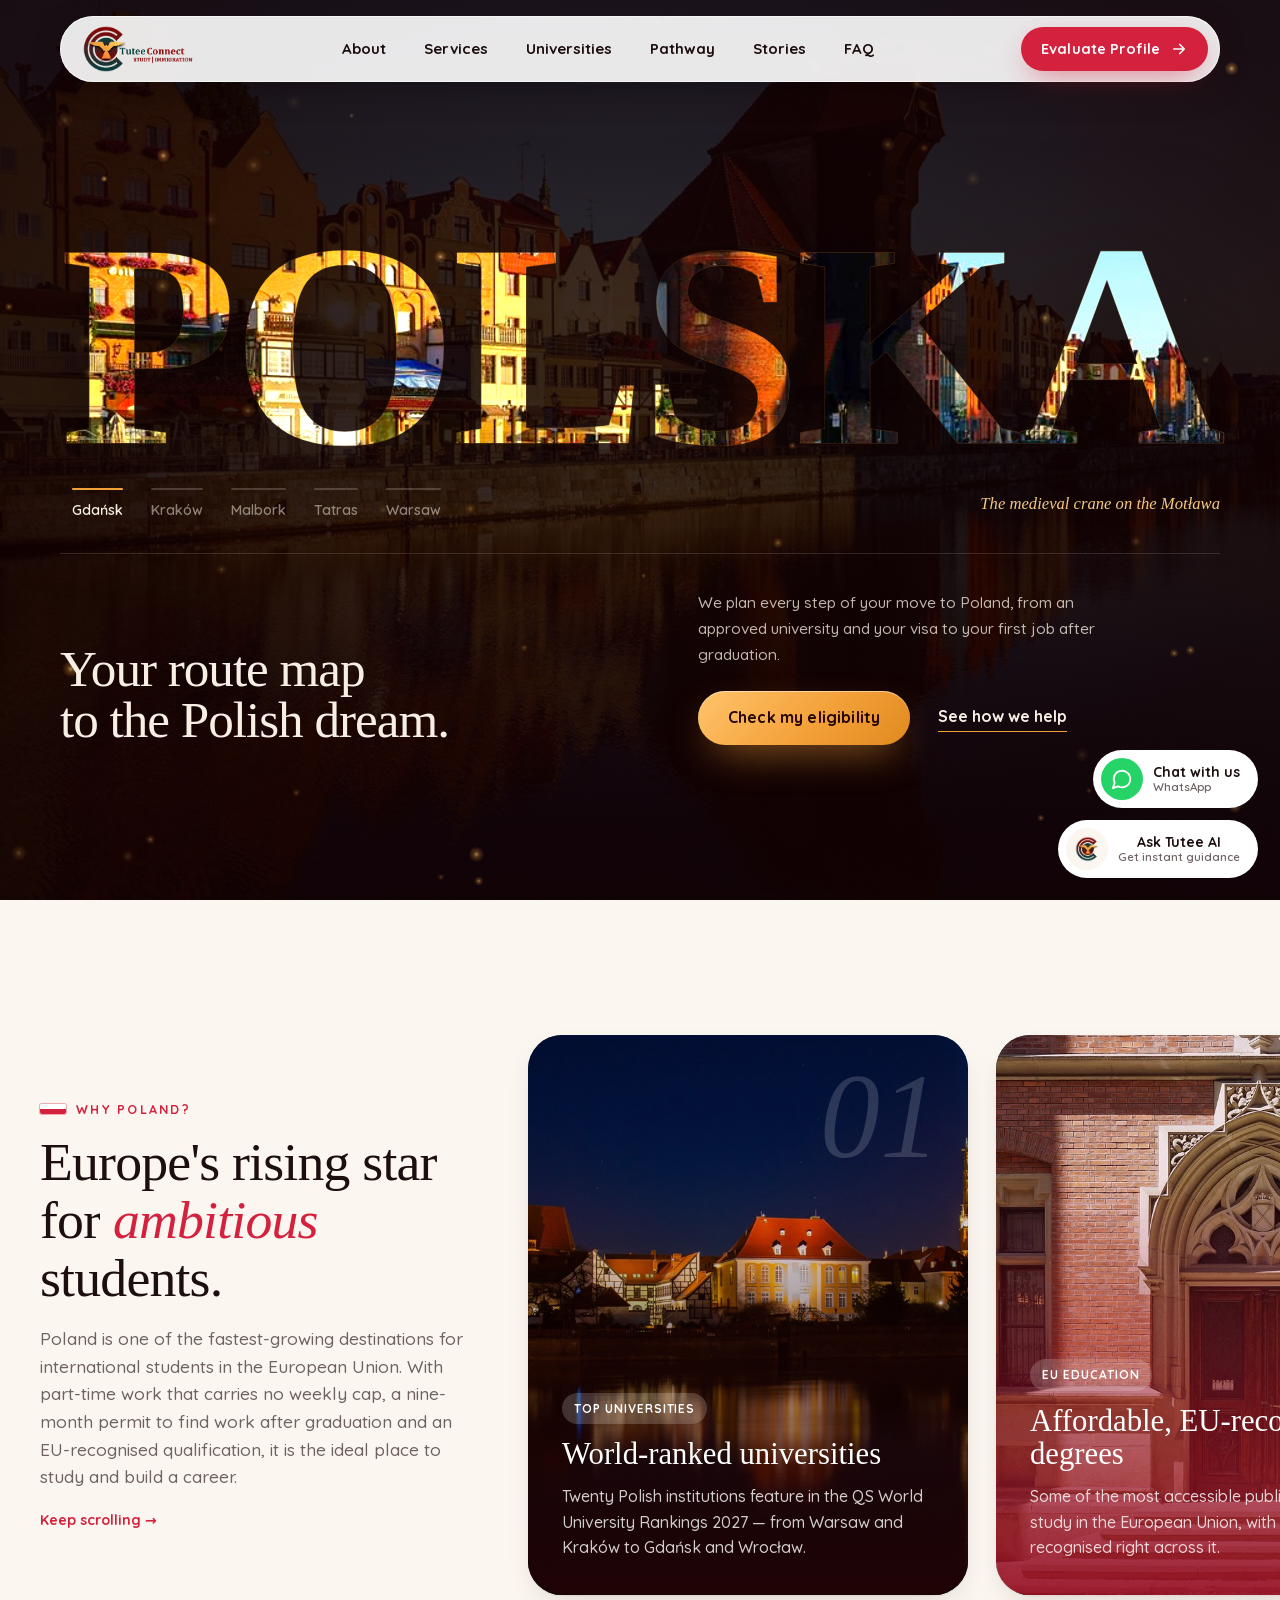
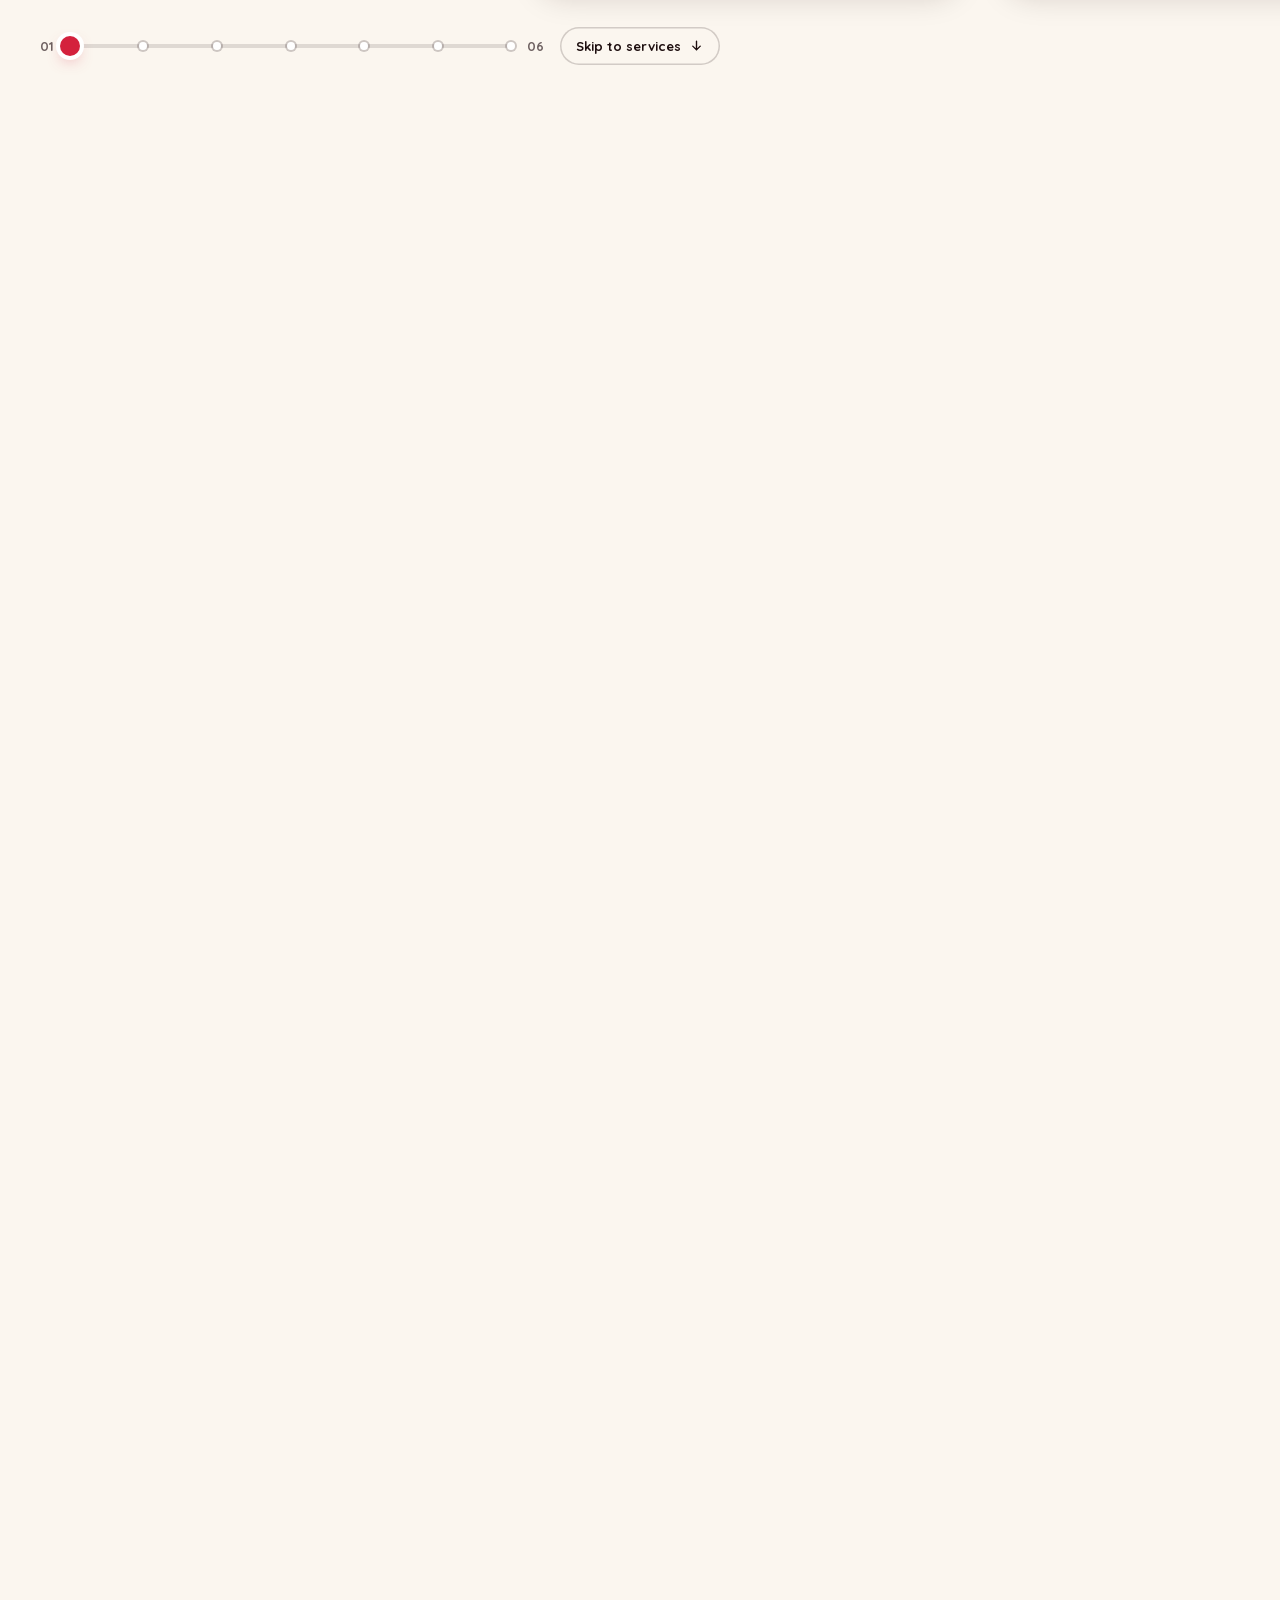
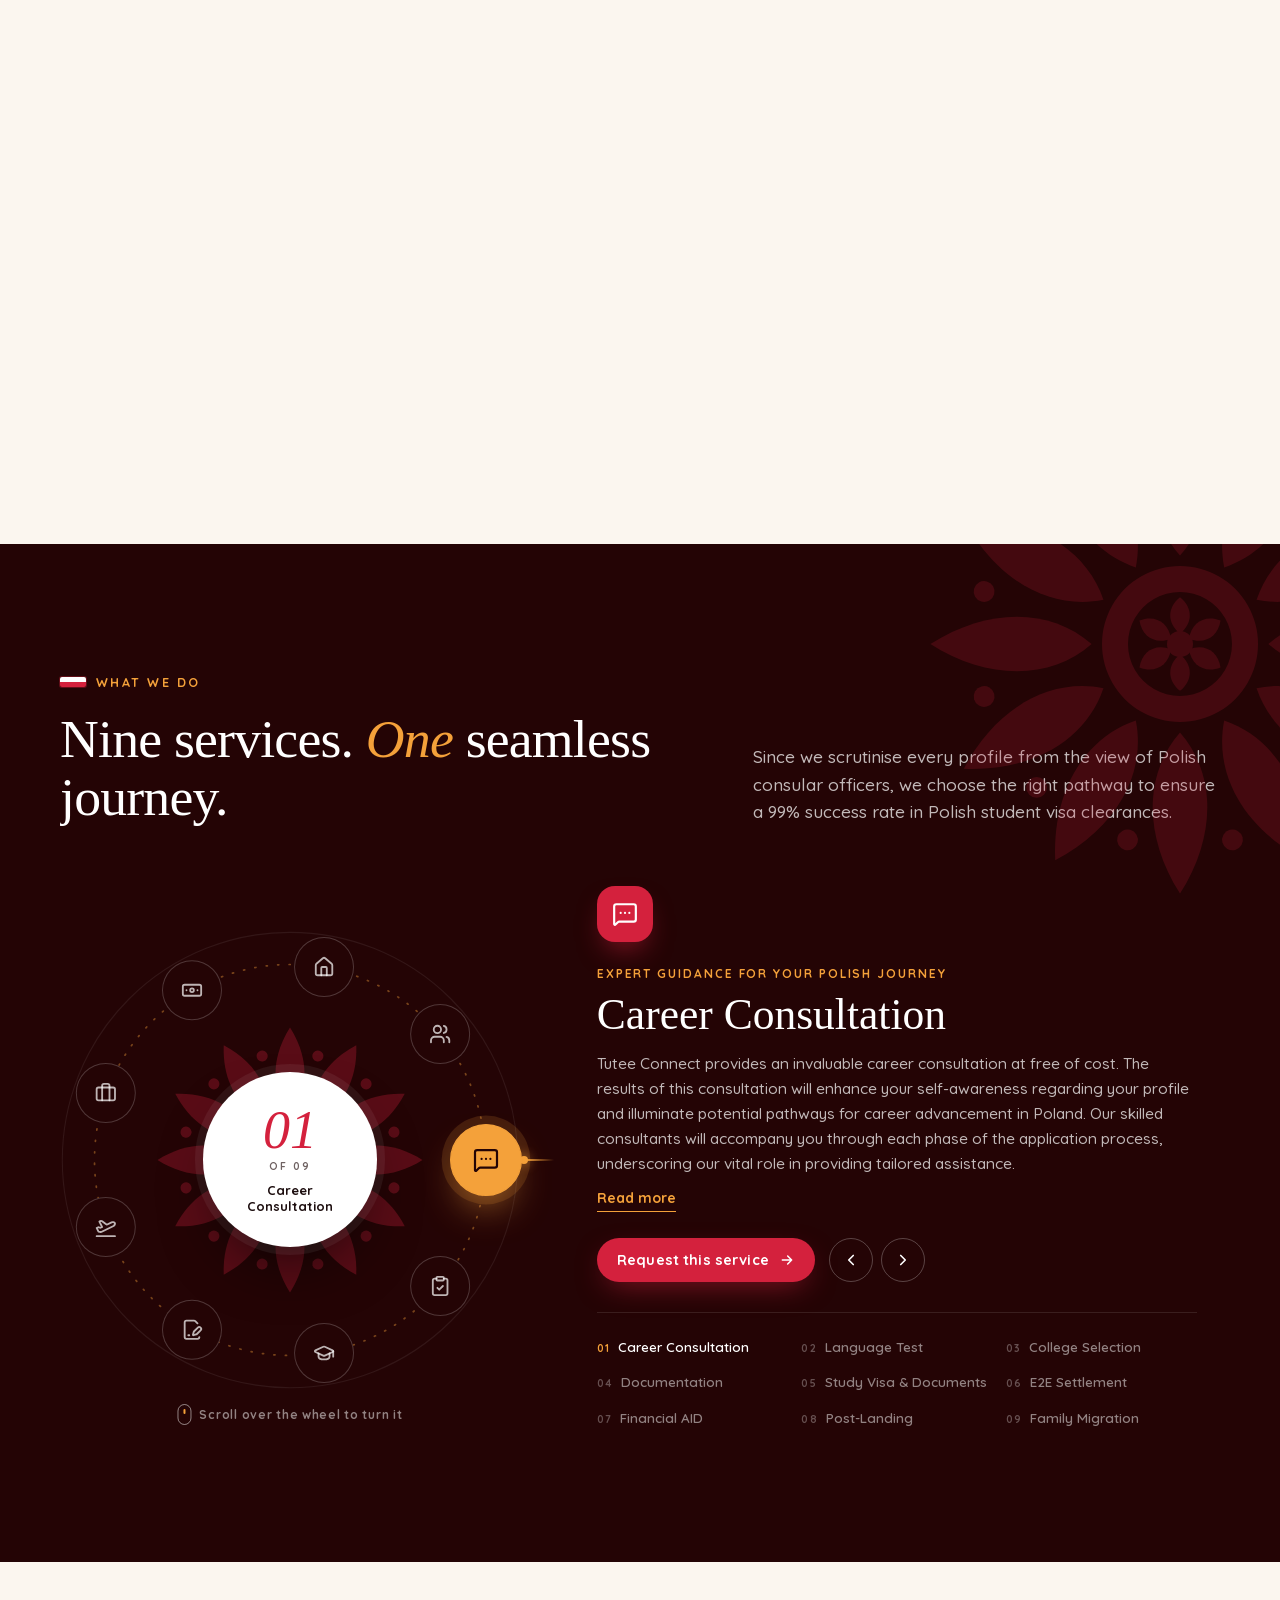
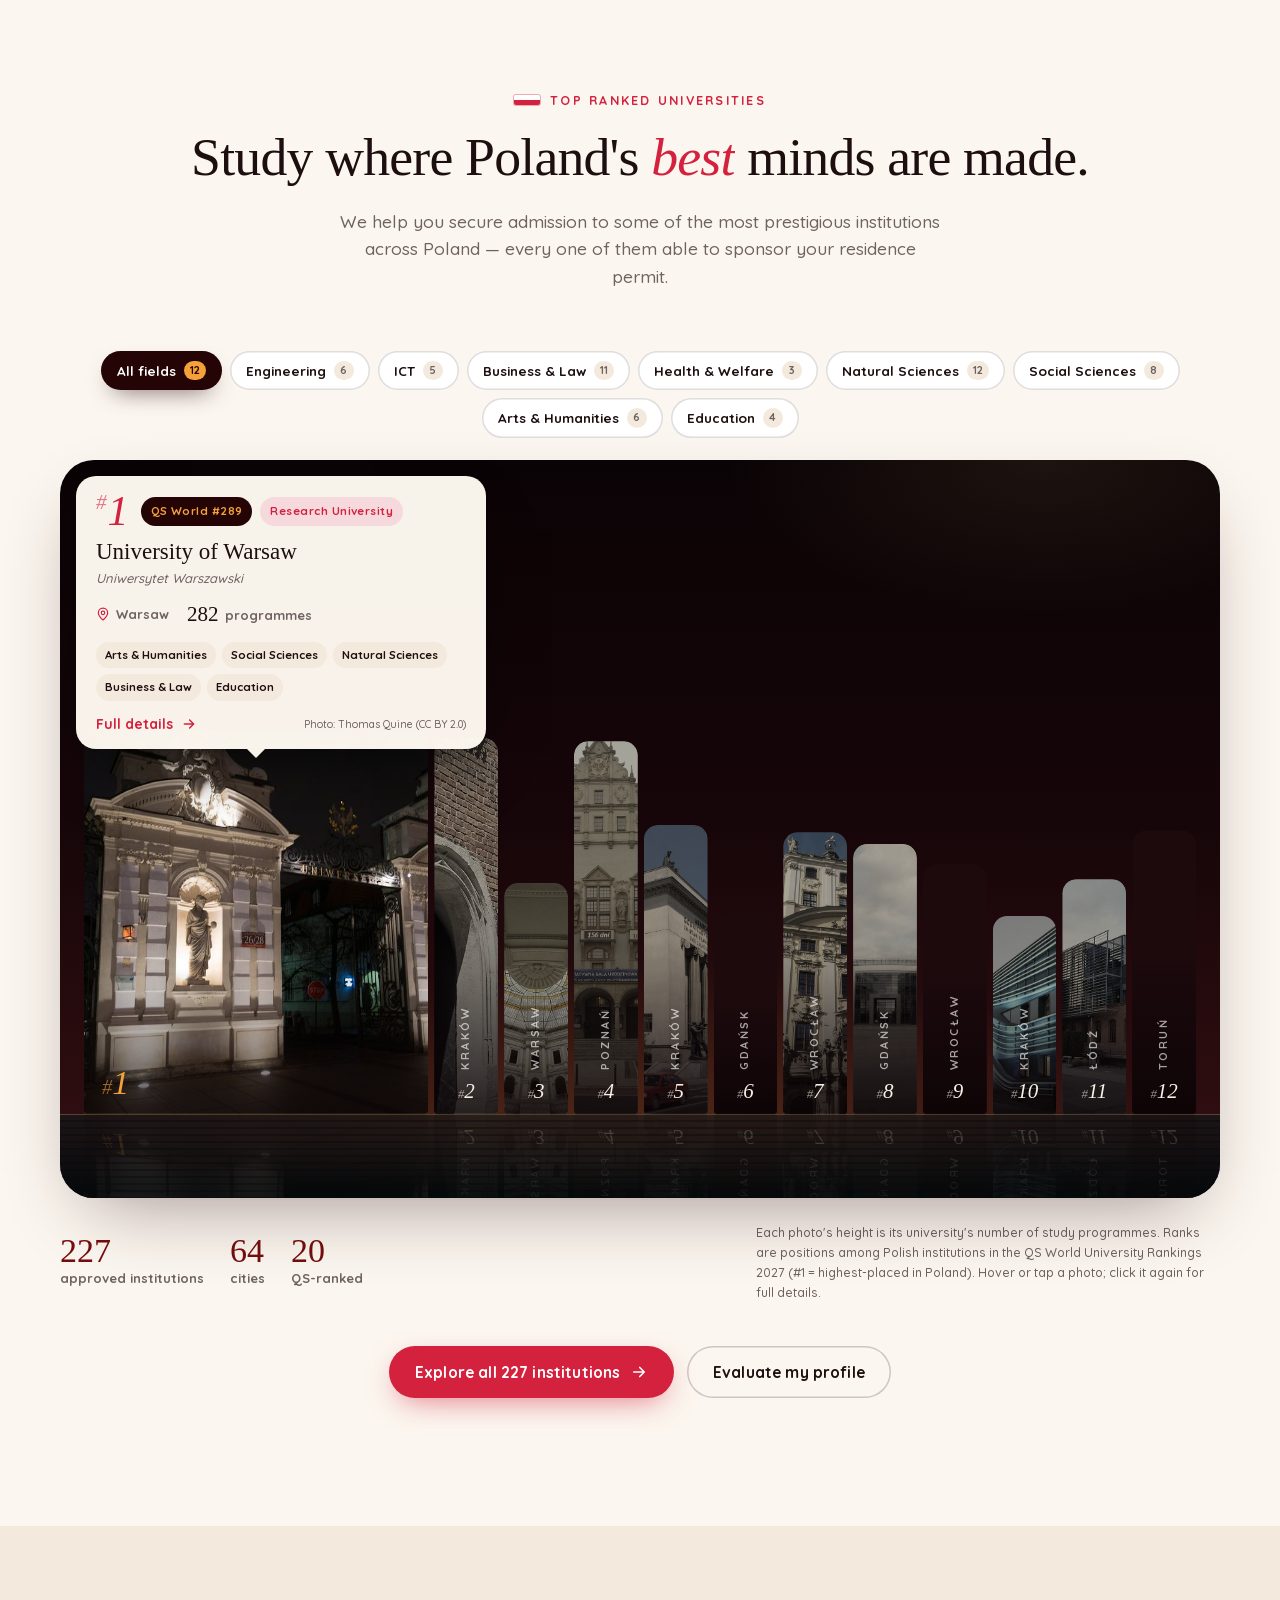
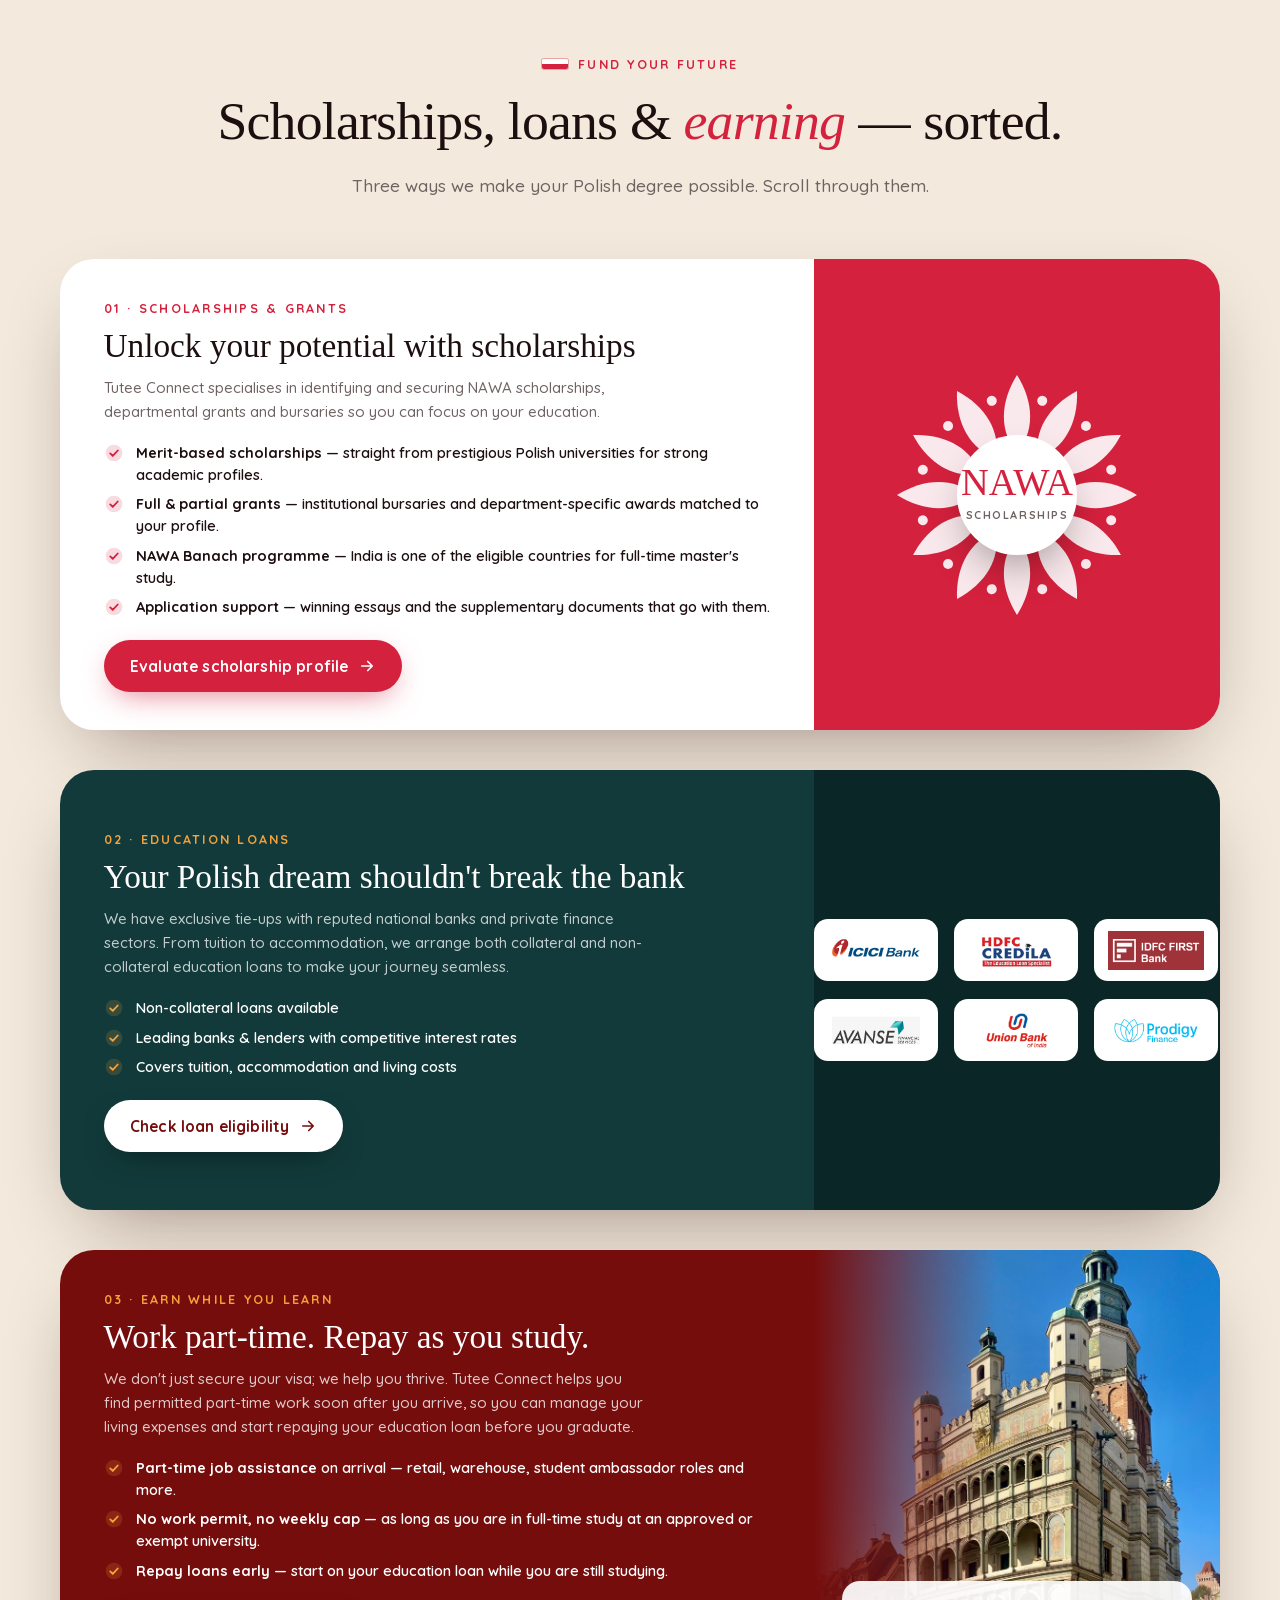
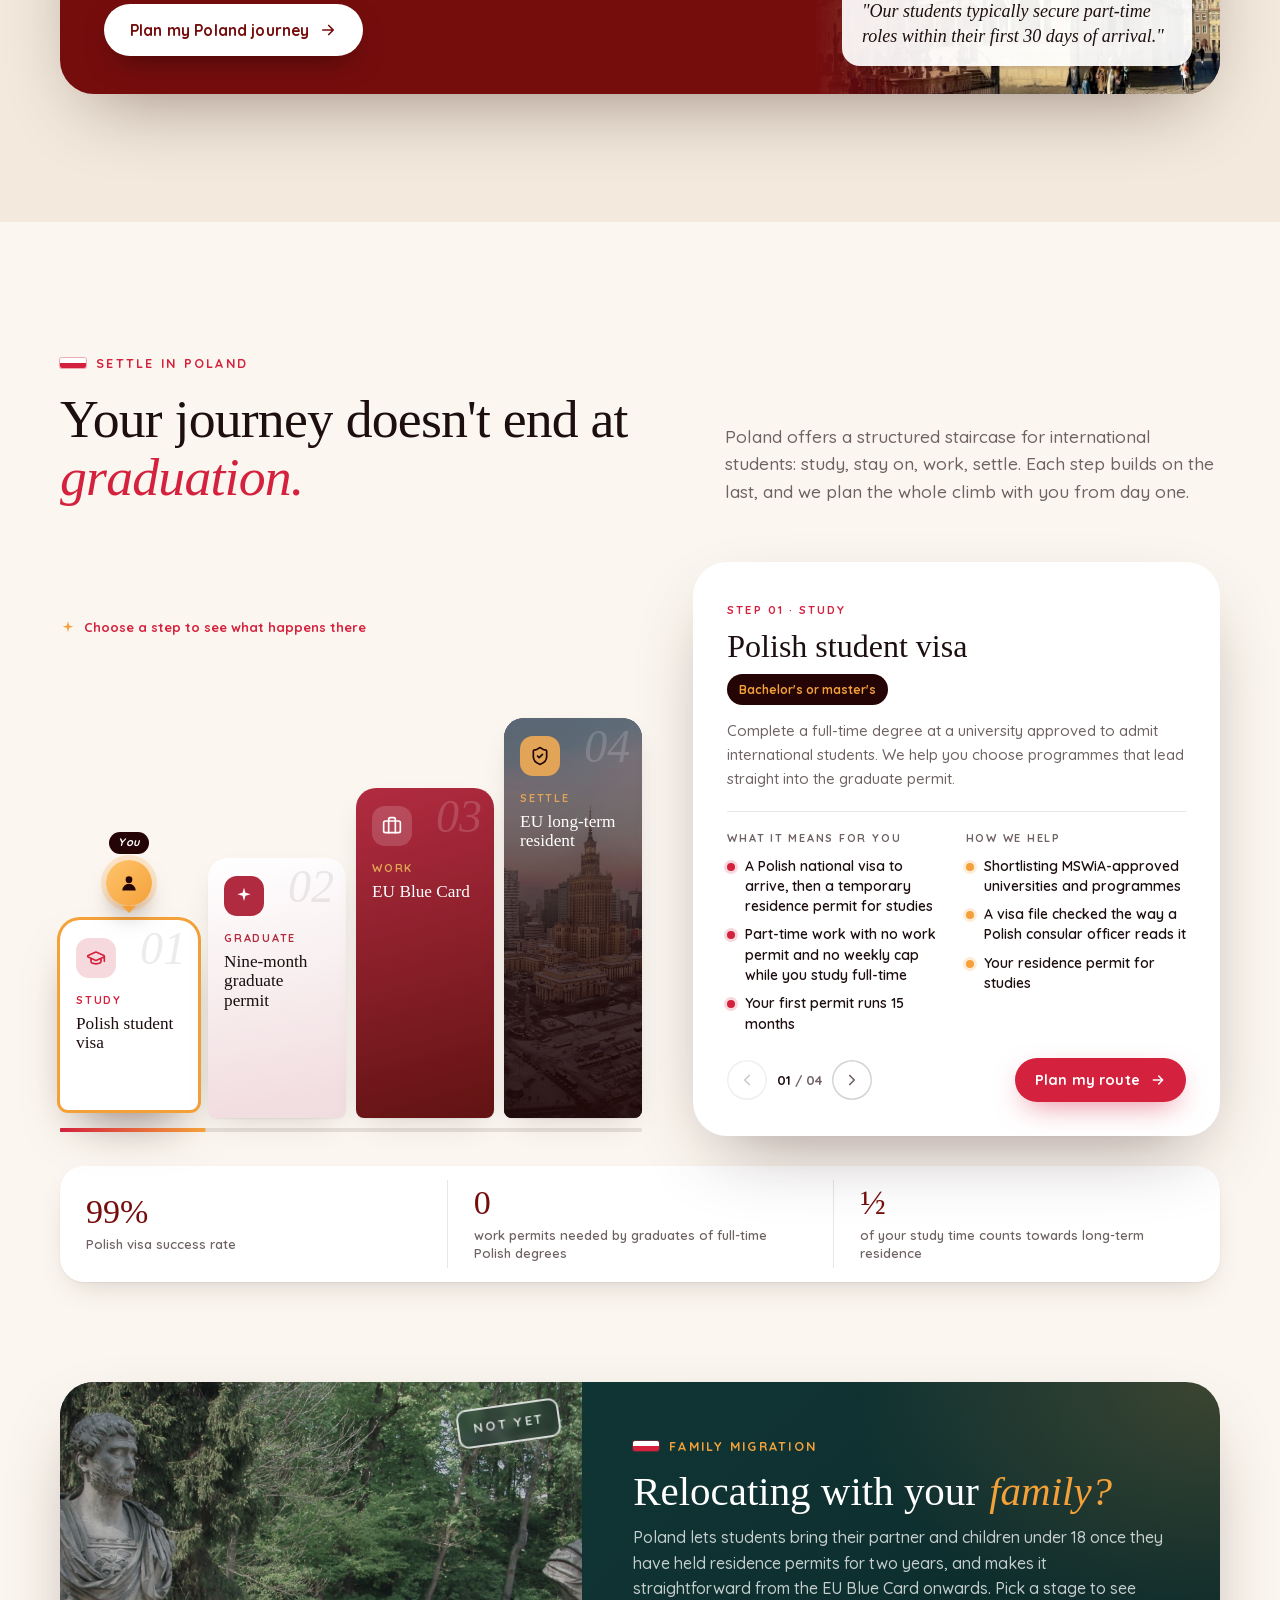
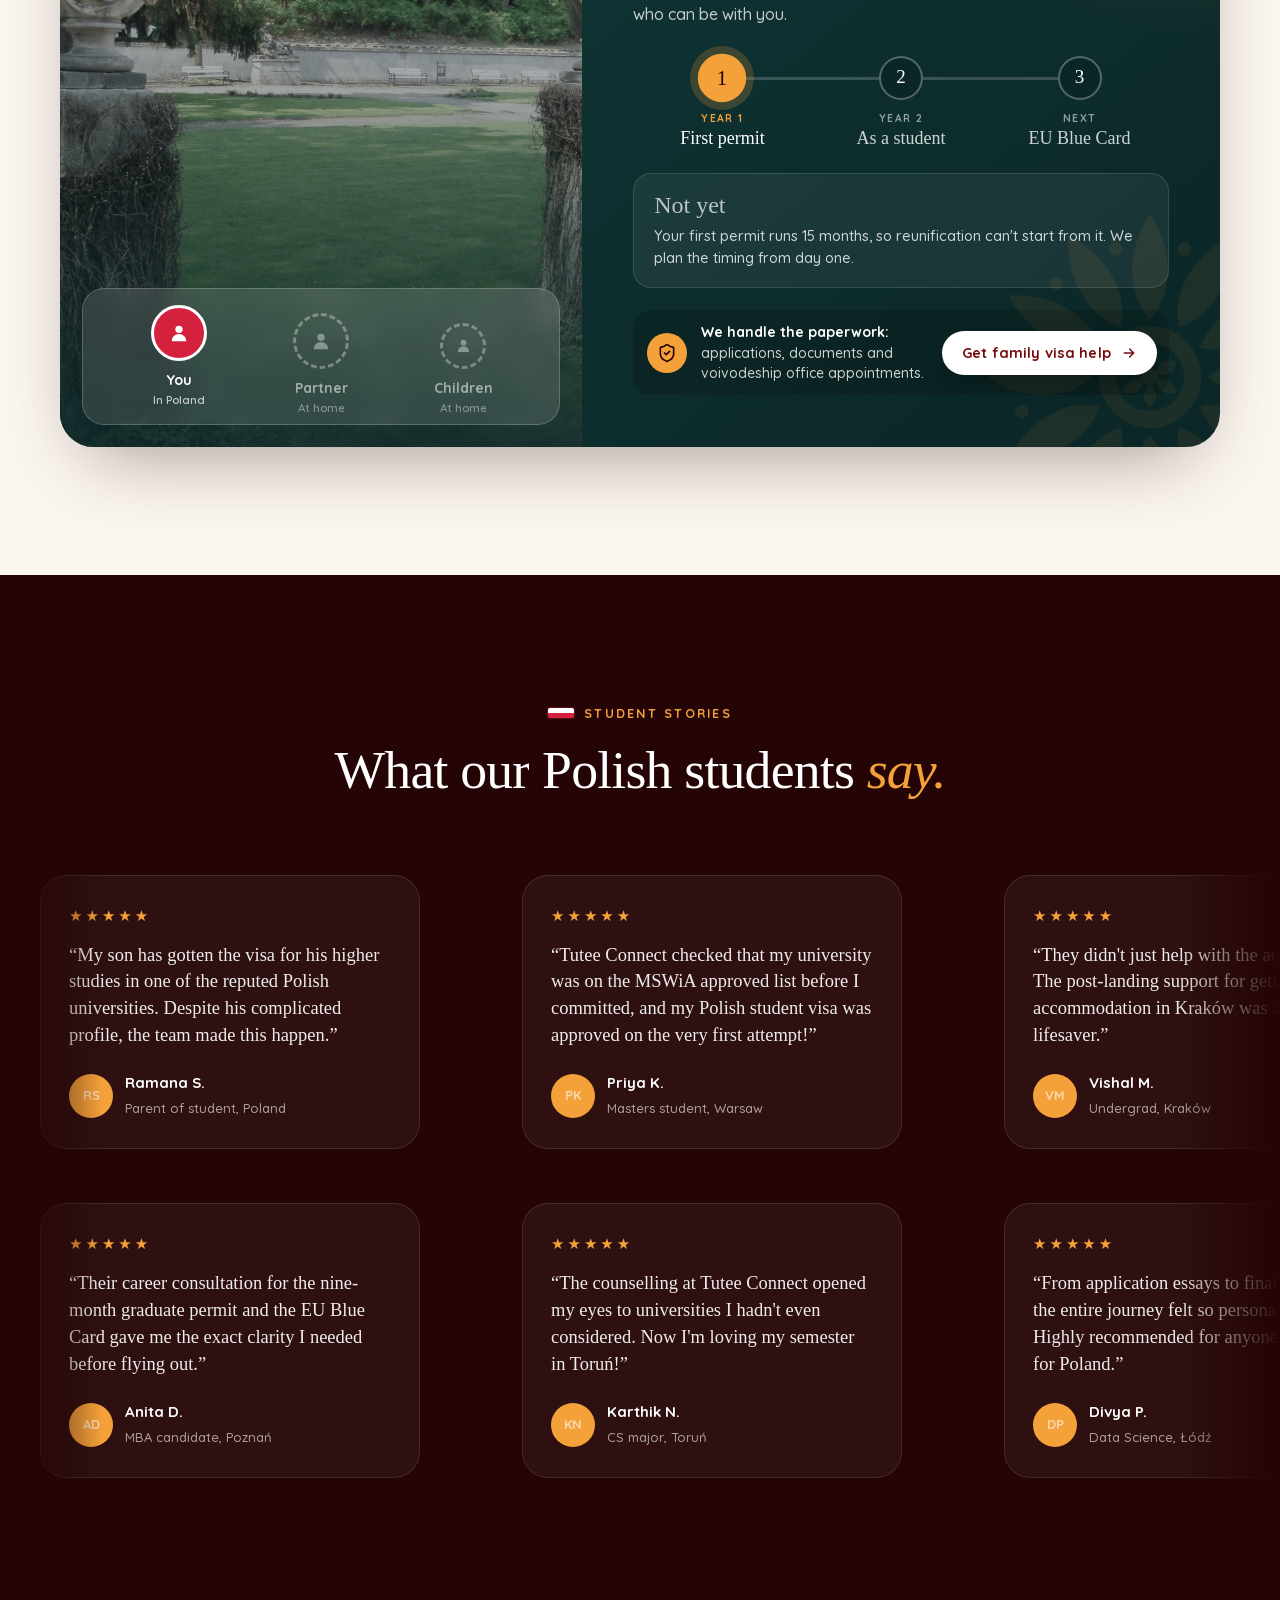
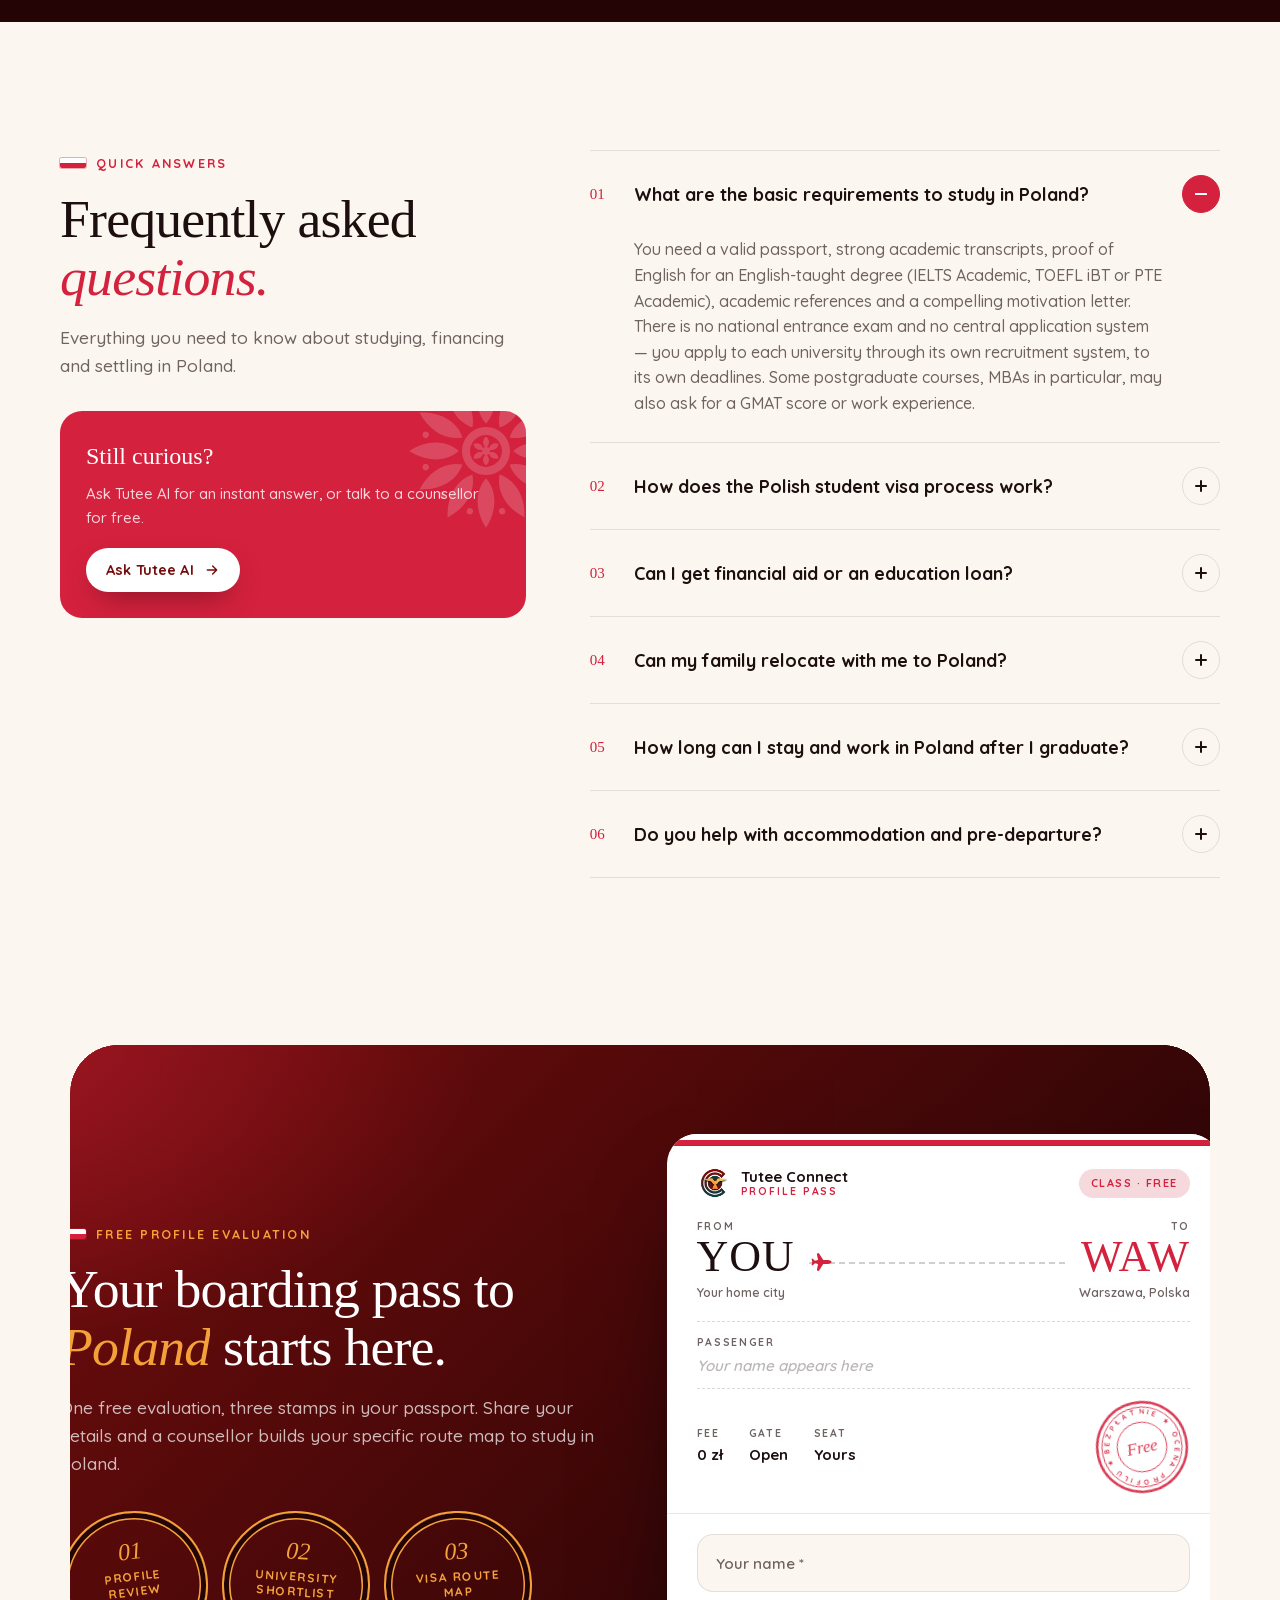
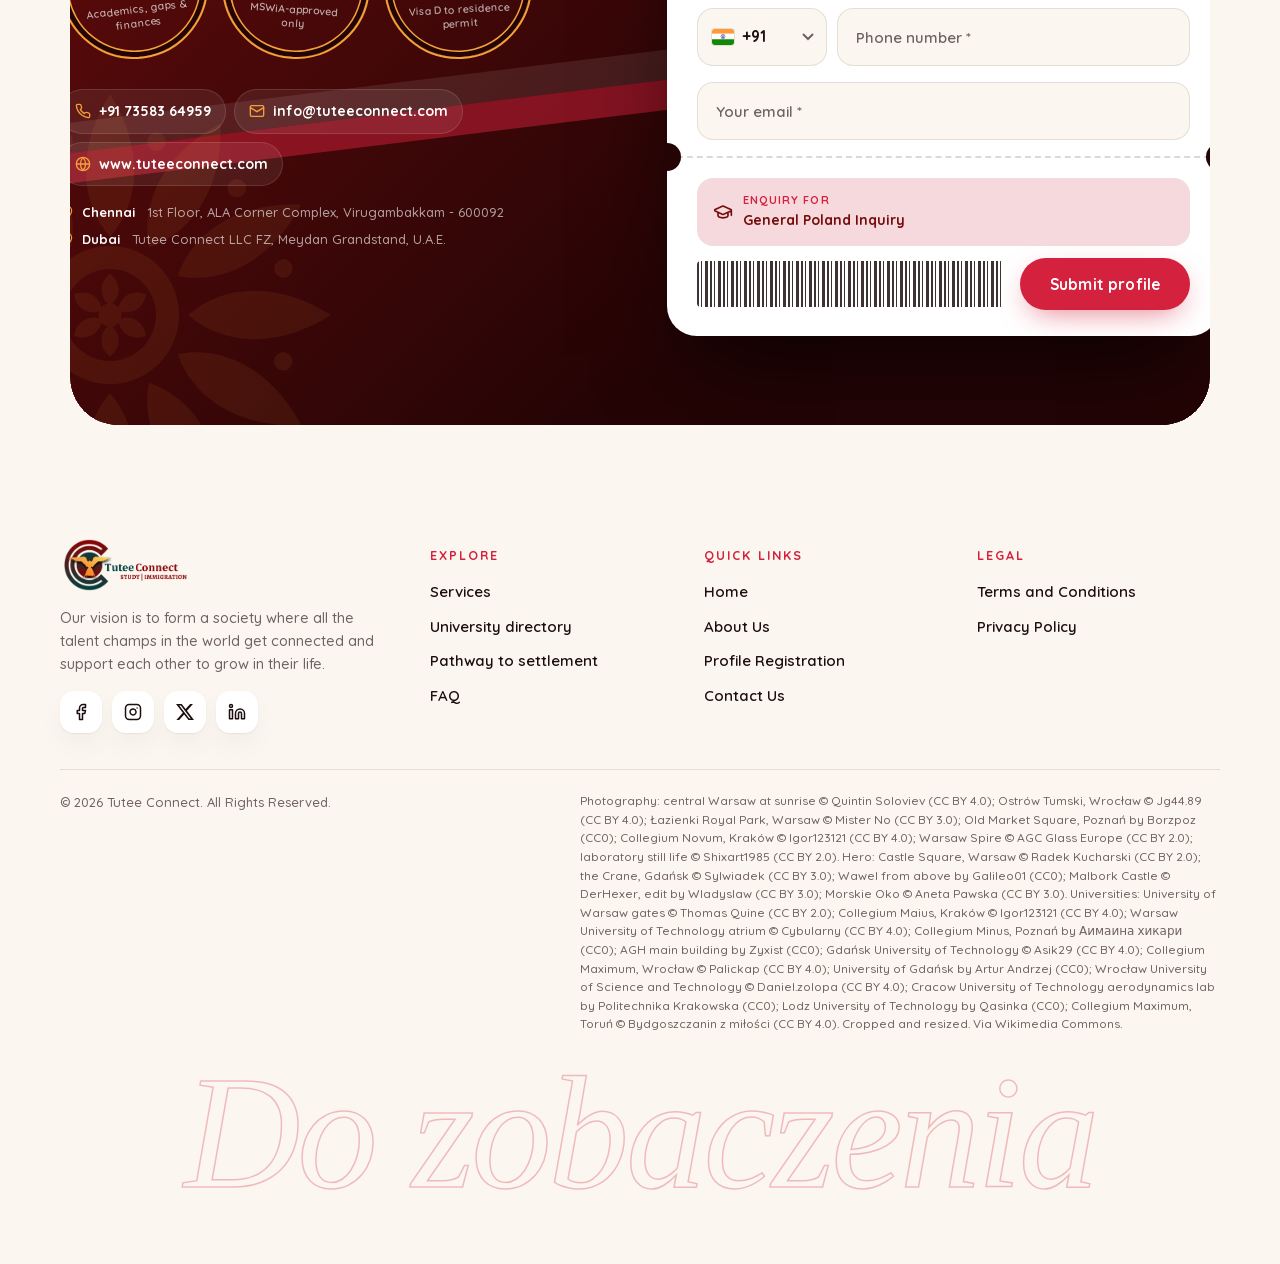
==== commit 383d0cd9: "Universities: photo skyline of real campuses Replace the flat 2D buildings with real campus photogra" ====
--- a/index.html
+++ b/index.html
@@ -266,20 +266,14 @@
       <h2 class="h2 split" data-split>Study where Poland's <em>best</em> minds are made.</h2>
       <p class="lede" data-reveal style="--d:.2s">We help you secure admission to some of the most prestigious institutions across Poland — every one of them able to sponsor your residence permit.</p>
     </div>
-    <!-- Campus skyline: the twelve highest-ranked universities as a city at dusk.
-         Height = number of programmes; the lit building is described in the card above it. -->
+    <!-- Campus skyline: the twelve highest-ranked universities as real campus photographs at dusk.
+         Height = number of programmes; the open photo is described in the card above it. -->
     <div class="sky" data-sky>
       <div class="sky-filters" role="group" aria-label="Show universities that teach a field" data-sky-filters></div>
       <div class="sky-scene" data-sky-scene>
-        <i class="sky-moon" aria-hidden="true"></i>
-        <svg class="sky-rosette" viewBox="0 0 200 200" aria-hidden="true"><use href="#rosette"/></svg>
-        <div class="sky-card-wrap">
-          <article class="sky-card" data-sky-card aria-live="polite"></article>
-        </div>
-        <i class="sky-beam" data-sky-beam aria-hidden="true"></i>
+        <article class="sky-card" data-sky-card aria-live="polite"></article>
         <div class="sky-line" data-sky-line role="group" aria-label="QS-ranked universities, by rank in Poland"></div>
         <div class="sky-water" aria-hidden="true"></div>
-        <div class="sky-tags" data-sky-tags aria-hidden="true"></div>
       </div>
       <div class="sky-foot">
         <div class="sky-stats">
@@ -287,7 +281,7 @@
           <div><b data-count="64">0</b>cities</div>
           <div><b data-count="20">0</b>QS-ranked</div>
         </div>
-        <p class="sky-note">Each building's height is its number of study programmes. Ranks are positions among Polish institutions in the QS World University Rankings 2027 (#1 = highest-placed in Poland). Hover or tap a building; click it again for full details.</p>
+        <p class="sky-note">Each photo's height is its university's number of study programmes. Ranks are positions among Polish institutions in the QS World University Rankings 2027 (#1 = highest-placed in Poland). Hover or tap a photo; click it again for full details.</p>
       </div>
     </div>
     <!-- outline of Poland for the details pop-up -->
@@ -742,7 +736,7 @@
     </div>
     <div class="footer-bottom">
       <span>© 2026 Tutee Connect. All Rights Reserved.</span>
-      <span class="credit" data-photo-credit>Photography: central Warsaw at sunrise © Quintin Soloviev (CC BY 4.0); Ostrów Tumski, Wrocław © Jg44.89 (CC BY 4.0); Łazienki Royal Park, Warsaw © Mister No (CC BY 3.0); Old Market Square, Poznań by Borzpoz (CC0); Collegium Novum, Kraków © Igor123121 (CC BY 4.0); Warsaw Spire © AGC Glass Europe (CC BY 2.0); laboratory still life © Shixart1985 (CC BY 2.0). Hero: Castle Square, Warsaw &copy; Radek Kucharski (CC BY 2.0); the Crane, Gda&#324;sk &copy; Sylwiadek (CC BY 3.0); Wawel from above by Galileo01 (CC0); Malbork Castle &copy; DerHexer, edit by Wladyslaw (CC BY 3.0); Morskie Oko &copy; Aneta Pawska (CC BY 3.0). Cropped and resized. Via Wikimedia Commons.</span>
+      <span class="credit" data-photo-credit>Photography: central Warsaw at sunrise © Quintin Soloviev (CC BY 4.0); Ostrów Tumski, Wrocław © Jg44.89 (CC BY 4.0); Łazienki Royal Park, Warsaw © Mister No (CC BY 3.0); Old Market Square, Poznań by Borzpoz (CC0); Collegium Novum, Kraków © Igor123121 (CC BY 4.0); Warsaw Spire © AGC Glass Europe (CC BY 2.0); laboratory still life © Shixart1985 (CC BY 2.0). Hero: Castle Square, Warsaw &copy; Radek Kucharski (CC BY 2.0); the Crane, Gda&#324;sk &copy; Sylwiadek (CC BY 3.0); Wawel from above by Galileo01 (CC0); Malbork Castle &copy; DerHexer, edit by Wladyslaw (CC BY 3.0); Morskie Oko &copy; Aneta Pawska (CC BY 3.0). Universities: University of Warsaw gates &copy; Thomas Quine (CC BY 2.0); Collegium Maius, Krak&oacute;w &copy; Igor123121 (CC BY 4.0); Warsaw University of Technology atrium &copy; Cybularny (CC BY 4.0); Collegium Minus, Pozna&#324; by &#1040;&#1080;&#1084;&#1072;&#1080;&#1085;&#1072; &#1093;&#1080;&#1082;&#1072;&#1088;&#1080; (CC0); AGH main building by Zyxist (CC0); Gda&#324;sk University of Technology &copy; Asik29 (CC BY 4.0); Collegium Maximum, Wroc&#322;aw &copy; Palickap (CC BY 4.0); University of Gda&#324;sk by Artur Andrzej (CC0); Wroc&#322;aw University of Science and Technology &copy; Daniel.zolopa (CC BY 4.0); Cracow University of Technology aerodynamics lab by Politechnika Krakowska (CC0); Lodz University of Technology by Qasinka (CC0); Collegium Maximum, Toru&#324; &copy; Bydgoszczanin z mi&#322;o&#347;ci (CC BY 4.0). Cropped and resized. Via Wikimedia Commons.</span>
     </div>
     <div class="big-word" aria-hidden="true" data-glow-word data-text="Do zobaczenia">Do zobaczenia</div>
   </div>
--- a/assets/css/site.css
+++ b/assets/css/site.css
@@ -538,11 +538,12 @@
 .dial-index button.on span { color: var(--gold); }
 
 /* ==========================================================================
-   UNIVERSITIES — coverflow + live map
+   UNIVERSITIES — campus skyline
    ========================================================================== */
 .unis { background: var(--paper); overflow: hidden; }
-/* Campus skyline: the twelve highest-ranked universities as a city at dusk.
-   Height = programmes. The lit building is described in the card it beams up to. */
+/* Campus skyline: the twelve highest-ranked universities stand side by side as real
+   campus photographs at dusk, each as tall as its programme list. The chosen one opens
+   out in full colour with its card floating above it; the rest wait, dimmed. */
 .sky-filters { display: flex; flex-wrap: wrap; justify-content: center; gap: 8px; margin: 0 0 22px; }
 .sky-filters button {
   display: inline-flex; align-items: center; gap: 8px; padding: 9px 16px; border-radius: 999px; background: #fff;
@@ -554,112 +555,85 @@
 .sky-filters button.on b { background: var(--gold); color: var(--wine); }
 
 .sky-scene {
-  position: relative; overflow: hidden; isolation: isolate; border-radius: var(--radius-lg); padding: 28px 28px 0;
+  position: relative; overflow: hidden; isolation: isolate; border-radius: var(--radius-lg); padding: 270px 24px 0;
   background:
-    radial-gradient(70% 38% at 50% 100%, rgba(244, 161, 58, .34), transparent 70%),
-    linear-gradient(180deg, #12030a 0%, #26060c 40%, #4f1217 74%, #7f2a1c 100%);
+    radial-gradient(70% 45% at 50% 100%, rgba(244, 161, 58, .24), transparent 72%),
+    radial-gradient(40% 30% at 85% 0%, rgba(255, 211, 138, .08), transparent 70%),
+    linear-gradient(180deg, #0a0305 0%, #170609 50%, #351012 100%);
   box-shadow: var(--shadow-lg);
 }
-/* stars */
-.sky-scene::before {
-  content: ""; position: absolute; inset: 0 0 45%; z-index: -1; pointer-events: none;
-  background-image:
-    radial-gradient(1.6px 1.6px at 6% 14%, #fff, transparent), radial-gradient(1.2px 1.2px at 17% 38%, #fff, transparent),
-    radial-gradient(1.4px 1.4px at 29% 9%, #fff, transparent), radial-gradient(1px 1px at 41% 30%, #fff, transparent),
-    radial-gradient(1.6px 1.6px at 55% 6%, #fff, transparent), radial-gradient(1.1px 1.1px at 63% 44%, #fff, transparent),
-    radial-gradient(1.3px 1.3px at 72% 22%, #fff, transparent), radial-gradient(1px 1px at 86% 48%, #fff, transparent),
-    radial-gradient(1.5px 1.5px at 94% 30%, #fff, transparent), radial-gradient(1px 1px at 48% 58%, #fff, transparent);
-  opacity: .7; animation: twinkle 5s ease-in-out infinite alternate;
-}
-@keyframes twinkle { to { opacity: .35; } }
-.sky-moon {
-  position: absolute; right: 6%; top: 34px; z-index: -1; width: 66px; height: 66px; border-radius: 50%;
-  background: radial-gradient(circle at 36% 34%, #fff8e6, #ffd38a 58%, #f4a13a);
-  box-shadow: 0 0 70px 14px rgba(255, 211, 138, .22);
-}
-.sky-rosette { position: absolute; left: -90px; top: -90px; z-index: -1; width: 300px; color: var(--gold); opacity: .06; animation: spin 140s linear infinite; }
-
-.sky-card-wrap { position: relative; z-index: 3; height: 250px; }
+
+/* the card floats over the chosen photo, its caret pointing down at it */
 .sky-card {
-  position: absolute; left: 0; top: 0; width: min(420px, 100%); padding: 20px 22px 18px; border-radius: 22px;
-  background: rgba(255, 250, 242, .97); color: var(--ink); box-shadow: 0 30px 60px -24px rgba(0, 0, 0, .75);
-  transform: translateX(var(--cx, 0px)); transition: transform .8s var(--ease);
+  position: absolute; z-index: 3; left: 0; top: 0; width: min(410px, calc(100% - 32px)); padding: 18px 20px 14px; border-radius: 20px;
+  background: rgba(255, 250, 242, .97); color: var(--ink); box-shadow: 0 30px 60px -24px rgba(0, 0, 0, .8);
+  transform: translate(var(--cx, 24px), var(--cy, 24px)); transition: transform .8s var(--ease);
+}
+.sky-card::after {
+  content: ""; position: absolute; top: 100%; left: var(--caret, 50%); margin-left: -9px;
+  border: 9px solid transparent; border-top-color: rgba(255, 250, 242, .97); transition: left .8s var(--ease);
 }
 .sky-card > * { transition: opacity .3s, transform .45s var(--ease); }
 .sky-card.swap > * { opacity: 0; transform: translateY(8px); }
 .sc-top { display: flex; align-items: center; flex-wrap: wrap; gap: 8px; }
-.sc-rank { margin-right: 4px; font-family: var(--serif); font-style: italic; font-size: 44px; line-height: .85; color: var(--red); }
+.sc-rank { margin-right: 4px; font-family: var(--serif); font-style: italic; font-size: 42px; line-height: .85; color: var(--red); }
 .sc-rank small { font-size: .5em; vertical-align: top; opacity: .6; margin-right: 1px; }
 .sc-badge { padding: 5px 10px; border-radius: 999px; font-size: 11.5px; font-weight: 700; letter-spacing: .04em; background: var(--wine); color: var(--gold); }
 .sc-badge.soft { background: var(--red-soft); color: var(--red); }
-.sc-name { margin: 12px 0 2px; font-family: var(--serif); font-weight: 400; font-size: 24px; line-height: 1.14; }
+.sc-name { margin: 10px 0 2px; font-family: var(--serif); font-weight: 400; font-size: 23px; line-height: 1.14; }
 .sc-pl { margin: 0; font-size: 13px; font-style: italic; color: var(--muted); }
-.sc-meta { display: flex; flex-wrap: wrap; align-items: baseline; gap: 6px 18px; margin: 12px 0 10px; font-size: 13px; font-weight: 700; color: var(--muted); }
+.sc-meta { display: flex; flex-wrap: wrap; align-items: baseline; gap: 6px 18px; margin: 10px 0 10px; font-size: 13px; font-weight: 700; color: var(--muted); }
 .sc-meta span { display: inline-flex; align-items: center; gap: 6px; }
 .sc-meta svg { width: 14px; height: 14px; color: var(--red); }
 .sc-meta b { font-family: var(--serif); font-weight: 400; font-size: 21px; color: var(--ink); }
 .sc-fields { display: flex; flex-wrap: wrap; gap: 6px; }
 .sc-fields span { padding: 4px 9px; border-radius: 999px; font-size: 11.5px; font-weight: 700; background: var(--paper-2); color: var(--ink); transition: background .3s, color .3s; }
 .sc-fields span.hit { background: var(--gold); color: var(--wine); }
-.sc-more { margin-top: 14px; display: inline-flex; align-items: center; gap: 8px; font-size: 14px; font-weight: 700; color: var(--red); }
+.sc-foot { display: flex; align-items: center; justify-content: space-between; gap: 12px; margin-top: 12px; }
+.sc-more { display: inline-flex; align-items: center; gap: 8px; font-size: 14px; font-weight: 700; color: var(--red); }
 .sc-more svg { transition: transform .4s var(--ease); }
 .sc-more:hover svg { transform: translateX(4px); }
-
-/* the beam from the lit roof up to its card */
-.sky-beam {
-  position: absolute; z-index: 1; left: 0; top: 0; width: 140px; margin-left: -70px; height: var(--bh, 0px); pointer-events: none;
-  transform: translate(var(--bx, 0px), var(--by, 0px)); transition: transform .8s var(--ease), height .8s var(--ease), opacity .4s;
-  background: linear-gradient(180deg, rgba(255, 211, 138, .05), rgba(255, 211, 138, .32));
-  clip-path: polygon(47% 0, 53% 0, 100% 100%, 0 100%);
-}
-.sky-beam::after { content: ""; position: absolute; left: 50%; top: 0; bottom: 0; width: 2px; margin-left: -1px; background: linear-gradient(180deg, var(--gold), rgba(244, 161, 58, .2)); }
-
+.sc-credit { margin: 0; font-size: 10.5px; color: var(--muted); text-align: right; }
+
+/* the skyline: one photograph per university, reflected in the water below */
 .sky-line {
-  position: relative; z-index: 2; display: flex; align-items: flex-end; gap: clamp(4px, 1.1vw, 14px); height: clamp(220px, 24vw, 300px); padding: 0 4px;
-  -webkit-box-reflect: below 0 linear-gradient(transparent 52%, rgba(255, 255, 255, .2));
-}
-.bld { position: relative; flex: 1 1 0; min-width: 0; height: 100%; display: flex; align-items: flex-end; justify-content: center; border-radius: 4px; }
-.bld:focus-visible { outline-offset: 6px; }
-.bld-shape {
-  position: relative; display: flex; flex-direction: column; width: 100%; max-width: 88px; height: var(--h);
-  transform-origin: 50% 100%; transform: scaleY(0);
-  transition: transform 1.2s var(--ease) calc(var(--i) * 70ms), opacity .5s, filter .5s;
-}
-.sky.risen .bld-shape { transform: none; }
-.bld-roof { position: relative; flex: none; height: 24px; background: var(--c); transition: background .5s; }
-.bld-body { position: relative; flex: 1; background: var(--c); transition: background .5s, box-shadow .6s; }
-.bld-win, .bld-lit {
-  position: absolute; inset: 12px 17% 10px;
-  background: repeating-linear-gradient(90deg, var(--wc) 0 5px, transparent 5px 11px);
-  -webkit-mask: repeating-linear-gradient(180deg, #000 0 7px, transparent 7px 14px); mask: repeating-linear-gradient(180deg, #000 0 7px, transparent 7px 14px);
-}
-.bld-win { --wc: rgba(255, 220, 160, .11); }
-.bld-lit { --wc: #ffd38a; clip-path: inset(calc(100% - var(--lit0, 20%)) 0 0 0); transition: clip-path 1.1s var(--ease); }
-.r-gable .bld-roof { clip-path: polygon(50% 0, 100% 100%, 0 100%); }
-.r-step .bld-roof { height: 30px; clip-path: polygon(0 100%, 0 68%, 14% 68%, 14% 44%, 28% 44%, 28% 20%, 42% 20%, 42% 0, 58% 0, 58% 20%, 72% 20%, 72% 44%, 86% 44%, 86% 68%, 100% 68%, 100% 100%); }
-.r-spire .bld-roof { height: 52px; clip-path: polygon(48% 0, 52% 0, 60% 44%, 76% 60%, 76% 100%, 24% 100%, 24% 60%, 40% 44%); }
-.r-dome .bld-roof { width: 72%; height: 30px; margin: 0 auto; border-radius: 50% 50% 0 0 / 100% 100% 0 0; }
-.r-dome .bld-roof::before { content: ""; position: absolute; left: 50%; bottom: 100%; width: 6px; height: 12px; margin-left: -3px; border-radius: 3px 3px 0 0; background: inherit; }
-.r-flat .bld-roof { width: 78%; height: 10px; margin: 0 auto; }
-.r-flat .bld-roof::before { content: ""; position: absolute; left: 50%; bottom: 100%; width: 2px; height: 26px; margin-left: -1px; background: inherit; }
-.r-flat .bld-roof::after { content: ""; position: absolute; left: 50%; bottom: calc(100% + 24px); width: 6px; height: 6px; margin-left: -3px; border-radius: 50%; background: #ff5a5a; box-shadow: 0 0 8px #ff5a5a; animation: blink 2.4s steps(1) infinite; }
-@keyframes blink { 50% { opacity: .2; } }
-.bld:hover .bld-shape { filter: brightness(1.35); }
-.bld.on .bld-roof, .bld.on .bld-body { background: #8a1a1e; }
-.bld.on .bld-body { box-shadow: 0 0 70px -8px rgba(244, 161, 58, .6); }
-.bld.on .bld-lit { clip-path: inset(0); filter: drop-shadow(0 0 3px rgba(255, 190, 90, .9)); }
-.bld.off .bld-shape { opacity: .26; filter: saturate(0); }
-.bld.off .bld-lit { clip-path: inset(100% 0 0 0); }
+  position: relative; z-index: 2; display: flex; align-items: flex-end; gap: 6px; height: clamp(280px, 30vw, 400px);
+  -webkit-box-reflect: below 0 linear-gradient(transparent 58%, rgba(255, 255, 255, .2));
+}
+.bld {
+  --round: 14px 14px 3px 3px;
+  position: relative; flex: 1 1 0; min-width: 0; height: var(--h); overflow: hidden; border-radius: var(--round); background: #1d0a0d;
+  clip-path: inset(100% 0 0 0 round var(--round));
+  transition: flex-grow .8s var(--ease), opacity .5s, filter .5s, clip-path 1.2s var(--ease) calc(var(--i) * 70ms);
+}
+.sky.risen .bld { clip-path: inset(0 0 0 0 round var(--round)); }
+.bld img {
+  position: absolute; inset: 0; width: 100%; height: 100%; object-fit: cover; object-position: var(--fx, 50% 50%);
+  filter: grayscale(.45) sepia(.25) brightness(.64); transform: scale(1.1); transition: filter .8s, transform 1.6s var(--ease);
+}
+.bld::after { content: ""; position: absolute; inset: 0; background: linear-gradient(180deg, rgba(10, 3, 5, 0) 40%, rgba(10, 3, 5, .82)); pointer-events: none; }
+.bld-rank, .bld-city { position: absolute; z-index: 1; left: 50%; color: #fff; pointer-events: none; transition: opacity .4s, transform .6s var(--ease), font-size .6s var(--ease), left .6s var(--ease); }
+.bld-rank { bottom: 12px; transform: translateX(-50%); font-family: var(--serif); font-style: italic; font-size: 21px; line-height: 1; color: #f7efe4; }
+.bld-rank small { font-size: .6em; opacity: .6; }
+.bld-city {
+  bottom: 44px; writing-mode: vertical-rl; transform: translateX(-50%) rotate(180deg); white-space: nowrap;
+  font-size: 11px; font-weight: 700; letter-spacing: .22em; text-transform: uppercase; color: rgba(255, 255, 255, .62);
+}
+.bld:not(.on):hover { flex-grow: 1.35; }
+.bld:not(.on):hover img { filter: grayscale(.15) sepia(.1) brightness(.85); }
+.bld.on { flex-grow: 5.4; box-shadow: inset 0 0 0 2px rgba(244, 161, 58, .9); }
+.bld.on img { filter: none; transform: scale(1); }
+.bld.on::after { background: linear-gradient(180deg, rgba(10, 3, 5, 0) 62%, rgba(10, 3, 5, .7)); }
+.bld.on .bld-rank { left: 18px; bottom: 14px; transform: none; font-size: 34px; color: var(--gold); }
+.bld.on .bld-city { opacity: 0; }
+.bld.off { opacity: .2; filter: saturate(0); }
+.bld:focus-visible { outline-offset: 4px; }
 
 .sky-water {
-  position: relative; height: 92px; margin: 0 -28px; border-top: 1px solid rgba(255, 211, 138, .35);
-  background: linear-gradient(180deg, rgba(14, 38, 40, .55), rgba(8, 22, 24, .92));
-}
-.sky-water::after { content: ""; position: absolute; inset: 0; z-index: 3; background: repeating-linear-gradient(180deg, transparent 0 6px, rgba(8, 22, 24, .35) 6px 8px); pointer-events: none; }
-.sky-tags { position: absolute; z-index: 4; left: 28px; right: 28px; bottom: 14px; display: flex; gap: clamp(4px, 1.1vw, 14px); padding: 0 4px; pointer-events: none; }
-.sky-tags span { flex: 1 1 0; min-width: 0; text-align: center; font-family: var(--serif); font-size: 16px; color: rgba(255, 255, 255, .42); transition: color .3s, transform .4s var(--ease), opacity .4s; }
-.sky-tags span.on { color: var(--gold); transform: scale(1.25); }
-.sky-tags span.off { opacity: .35; }
+  position: relative; height: 84px; margin: 0 -24px; border-top: 1px solid rgba(255, 211, 138, .3);
+  background: linear-gradient(180deg, rgba(12, 26, 28, .5), #06090b 92%);
+}
+.sky-water::after { content: ""; position: absolute; inset: 0; z-index: 3; background: repeating-linear-gradient(180deg, transparent 0 5px, rgba(6, 9, 11, .4) 5px 7px); pointer-events: none; }
 
 .sky-foot { display: flex; align-items: center; justify-content: space-between; gap: 18px 40px; margin-top: 24px; }
 .sky-stats { display: flex; gap: 26px; font-size: 13px; font-weight: 700; color: var(--muted); }
@@ -1617,24 +1591,17 @@
   .sky-filters { flex-wrap: nowrap; justify-content: flex-start; overflow-x: auto; margin: 0 calc(var(--gutter) * -1) 16px; padding: 2px var(--gutter); scrollbar-width: none; }
   .sky-filters::-webkit-scrollbar { display: none; }
   .sky-filters button { flex: none; padding: 8px 14px; font-size: 13px; }
-  .sky-scene { padding: 14px 10px 0; border-radius: 24px; }
-  .sky-moon { width: 40px; height: 40px; top: 18px; right: 8%; }
-  .sky-card-wrap { height: auto; margin-bottom: 34px; }
-  .sky-card { position: relative; width: 100%; transform: none; padding: 16px 16px 14px; border-radius: 18px; }
-  .sc-rank { font-size: 36px; }
-  .sc-name { font-size: 21px; margin-top: 10px; }
-  .sky-line { height: 190px; gap: 3px; padding: 0; }
-  .bld-win, .bld-lit { inset: 8px 14% 6px; }
-  .bld-roof { height: 14px; }
-  .r-step .bld-roof { height: 18px; }
-  .r-spire .bld-roof { height: 30px; }
-  .r-dome .bld-roof { height: 16px; }
-  .r-flat .bld-roof { height: 6px; }
-  .r-flat .bld-roof::before { height: 14px; }
-  .r-flat .bld-roof::after { bottom: calc(100% + 12px); width: 4px; height: 4px; margin-left: -2px; }
-  .sky-water { height: 56px; margin: 0 -10px; }
-  .sky-tags { left: 10px; right: 10px; bottom: 8px; gap: 3px; padding: 0; }
-  .sky-tags span { font-size: 11.5px; }
+  .sky-scene { padding: 12px 10px 0; border-radius: 22px; }
+  .sky-card { position: relative; width: 100%; transform: none; margin-bottom: 22px; padding: 16px 16px 12px; border-radius: 18px; }
+  .sc-rank { font-size: 34px; }
+  .sc-name { font-size: 21px; }
+  .sky-line { height: 240px; gap: 3px; }
+  .bld { --round: 8px 8px 2px 2px; }
+  .bld.on { flex-grow: 7; }
+  .bld-city { display: none; }
+  .bld-rank { bottom: 7px; font-size: 13px; }
+  .bld.on .bld-rank { left: 10px; bottom: 8px; font-size: 24px; }
+  .sky-water { height: 64px; margin: 0 -10px; }
   .sky-foot { align-items: stretch; text-align: center; margin-top: 18px; }
   .sky-stats { justify-content: center; }
   .sky-stats b { font-size: 28px; }
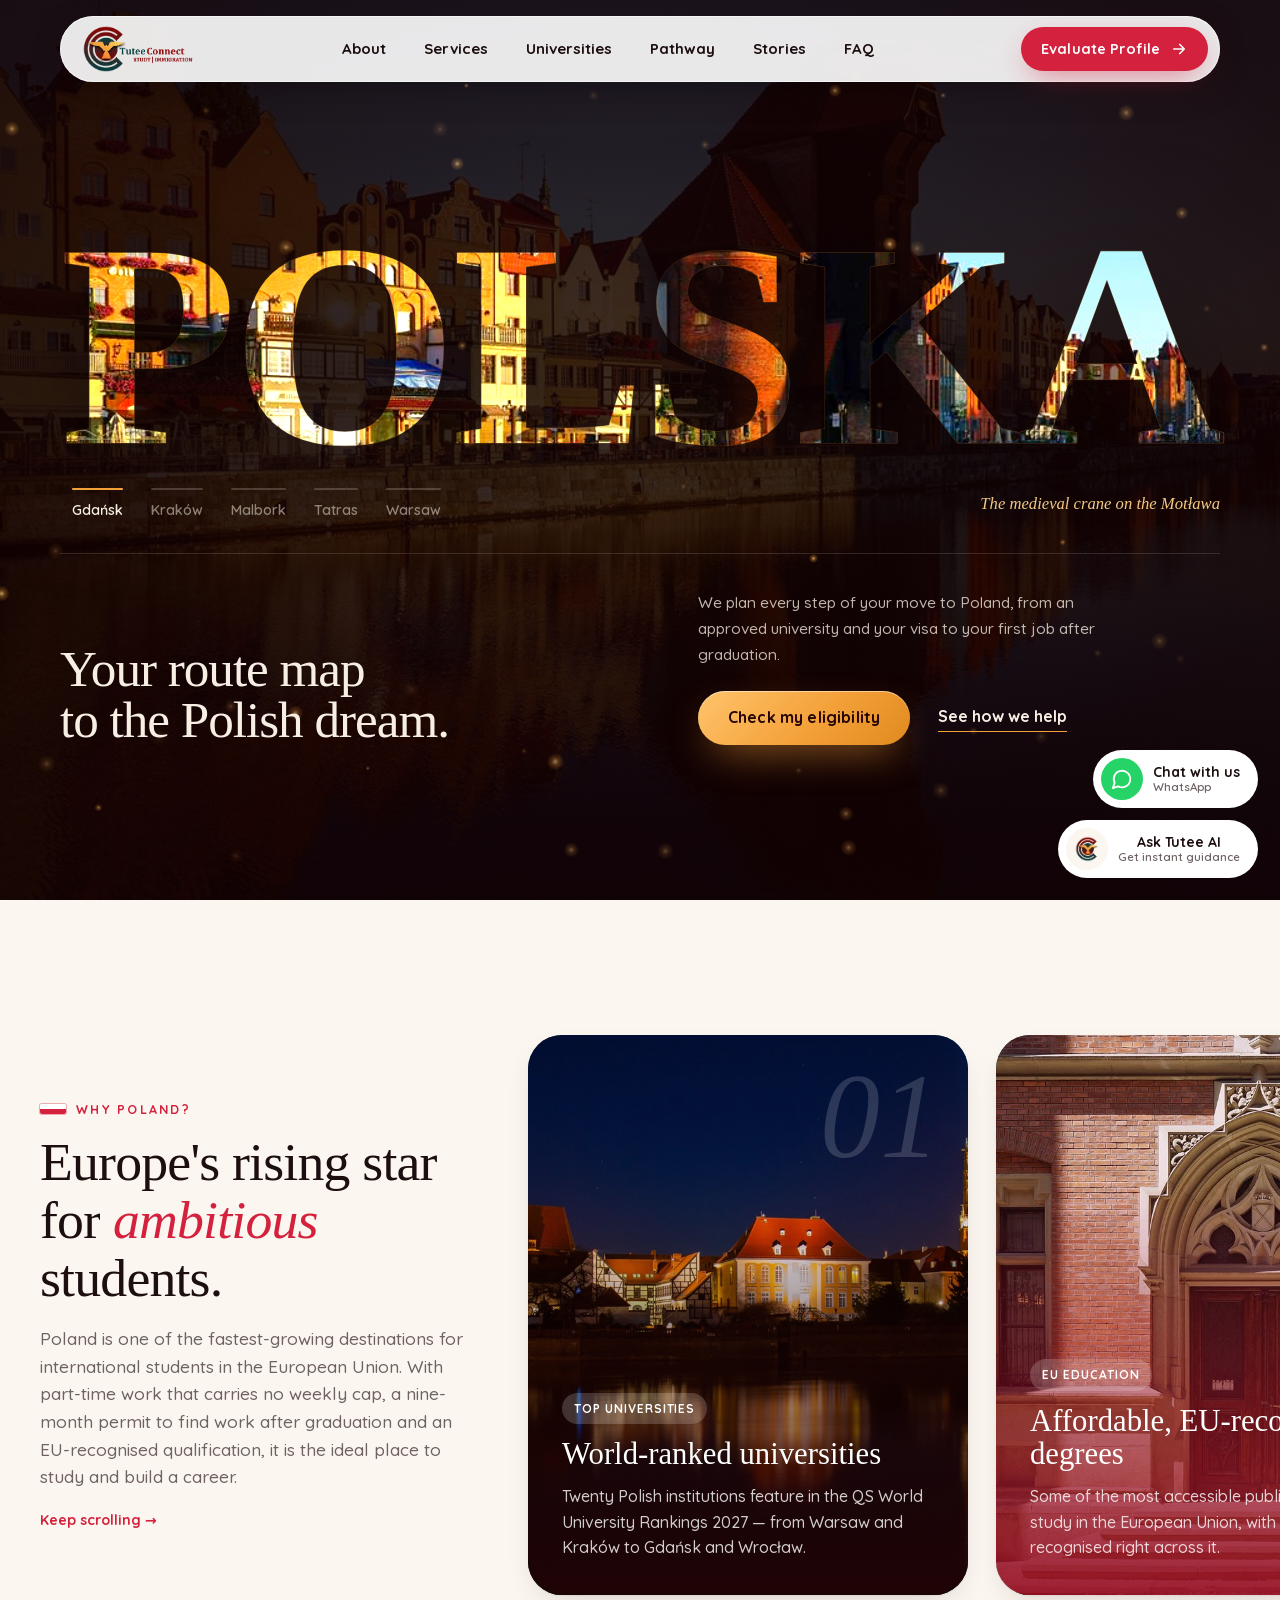
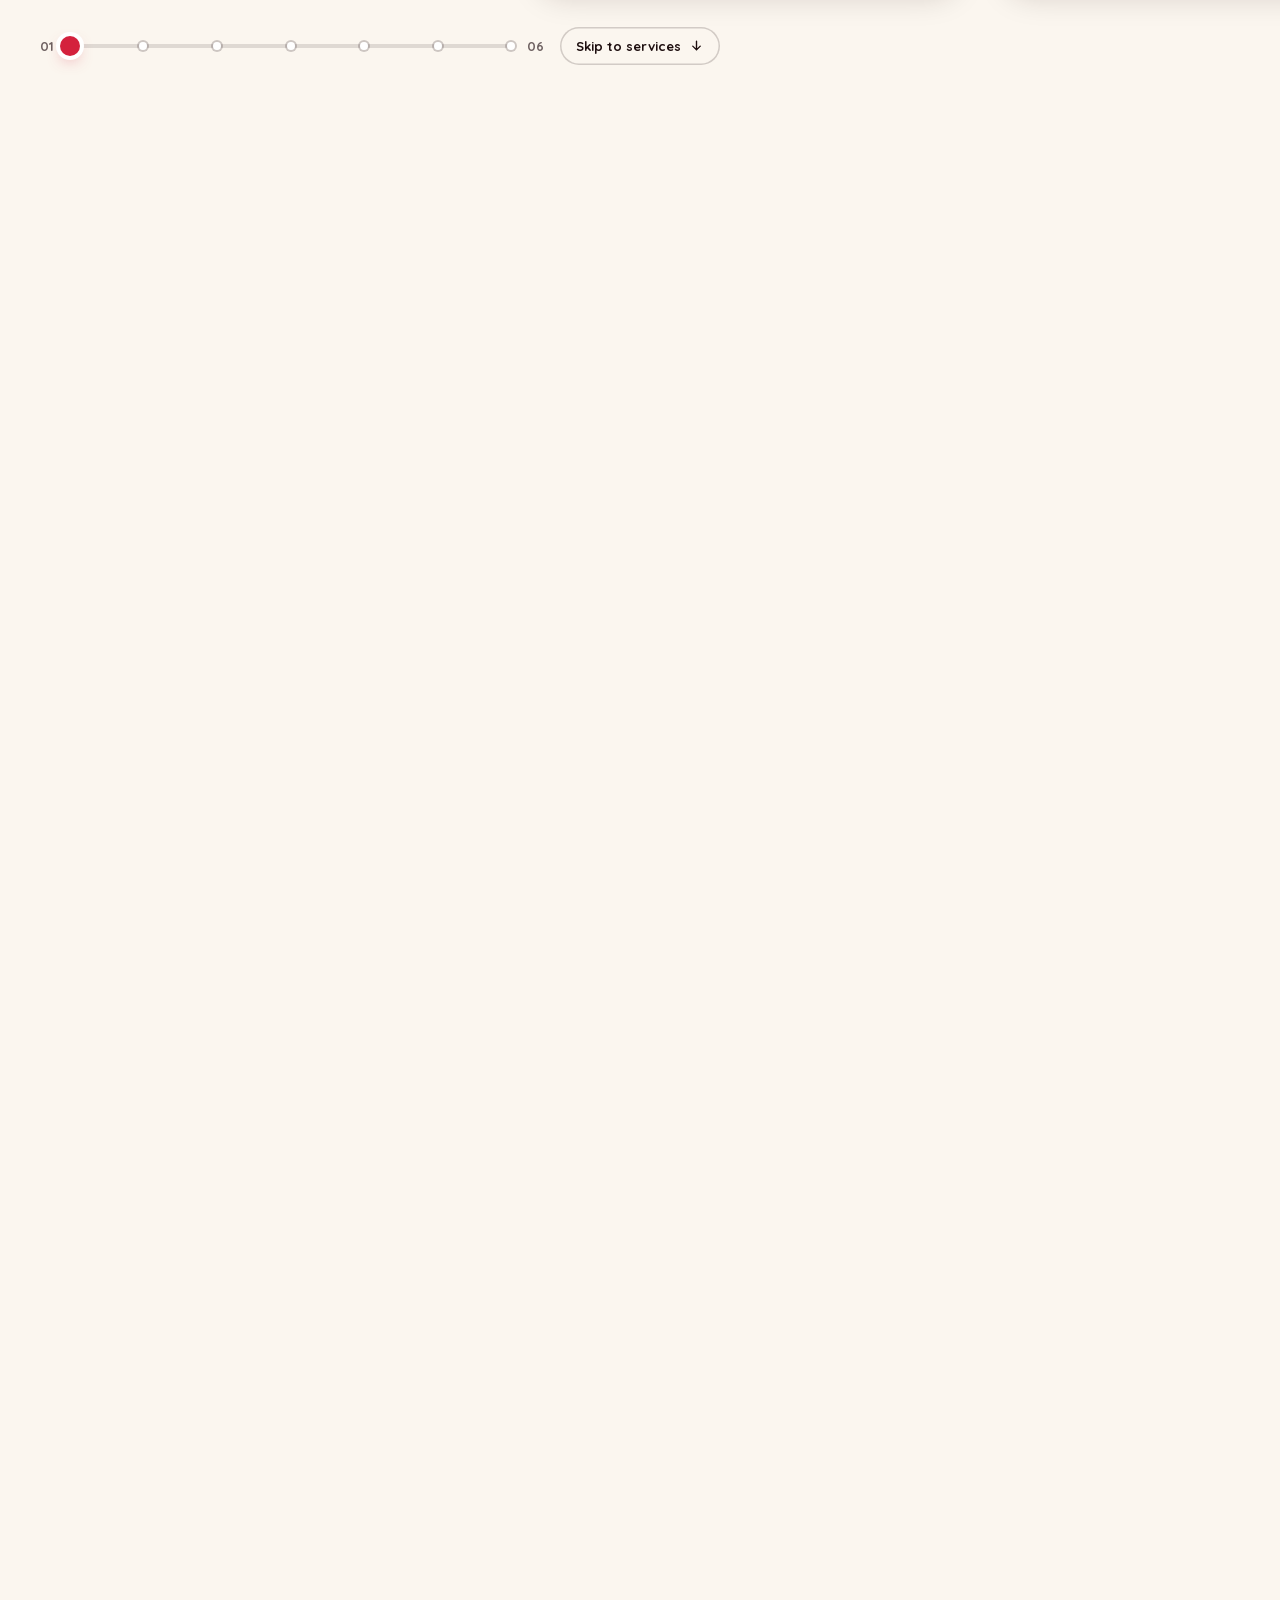
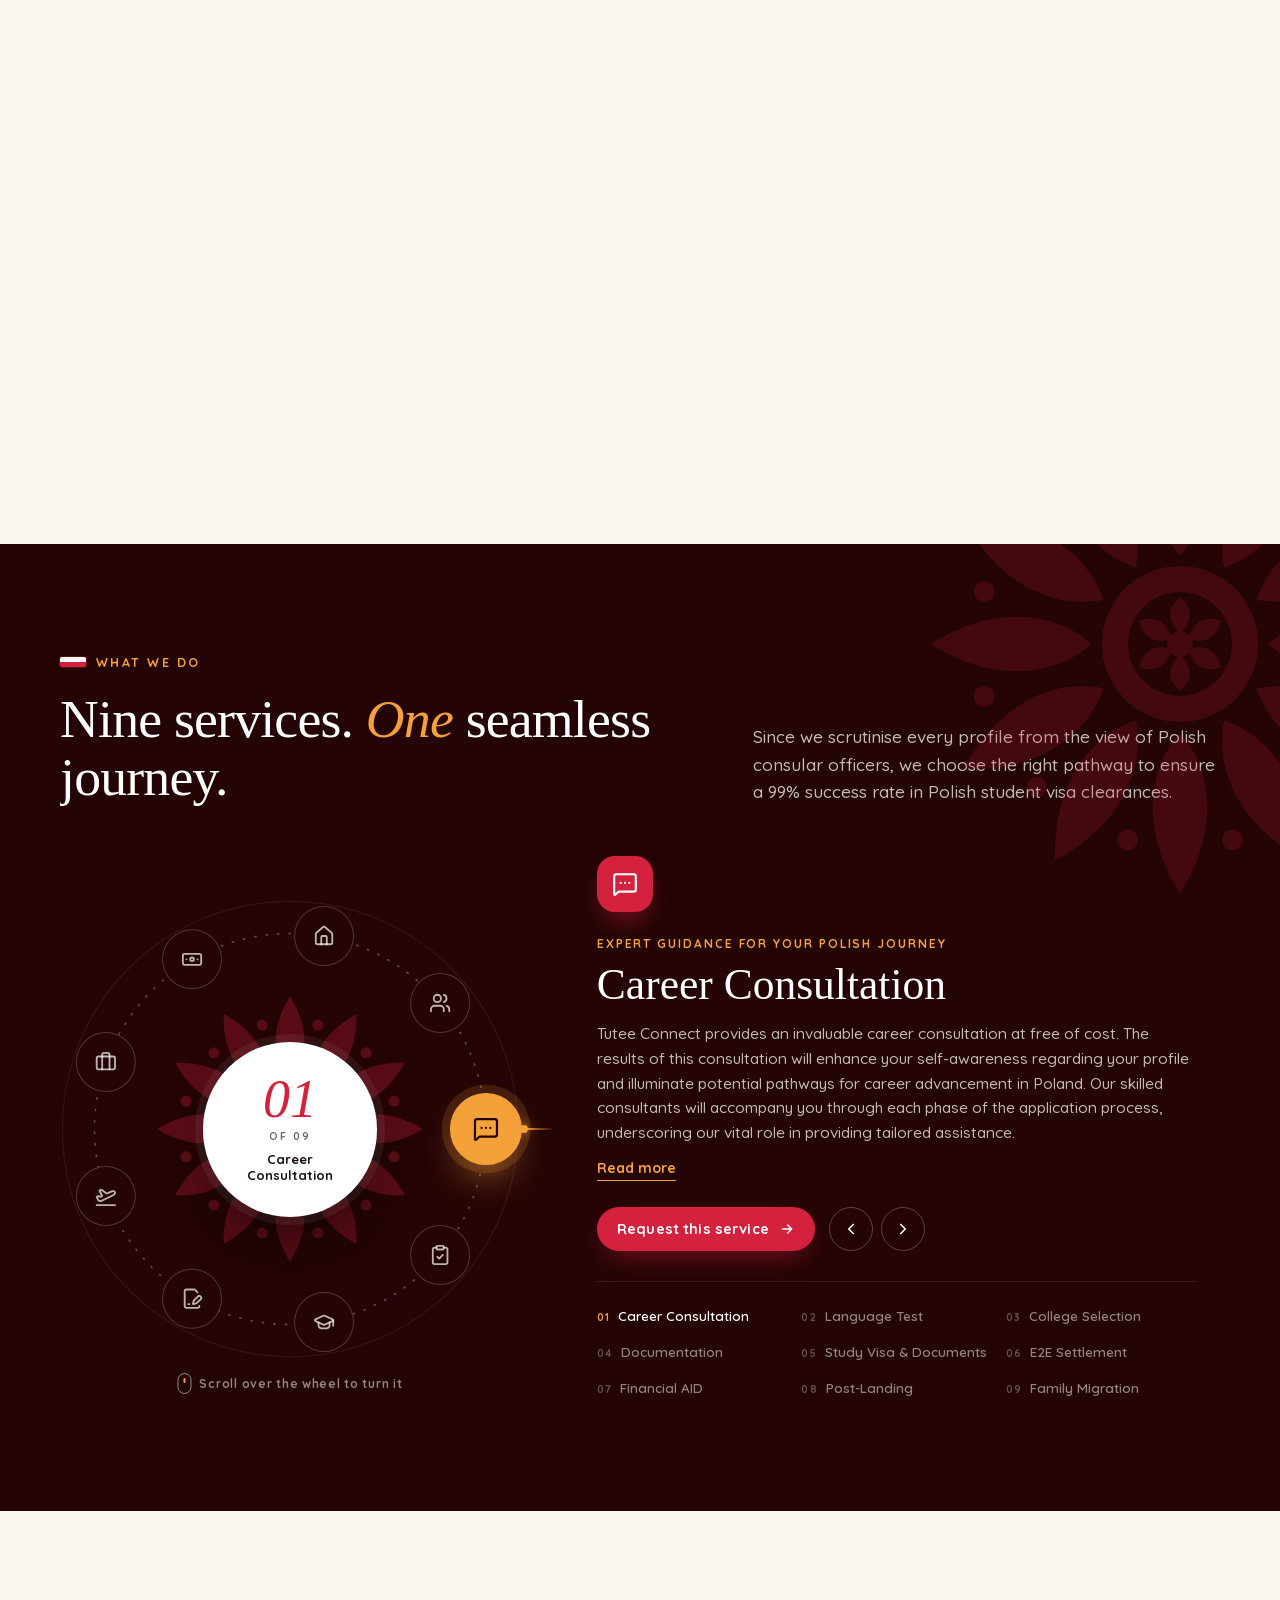
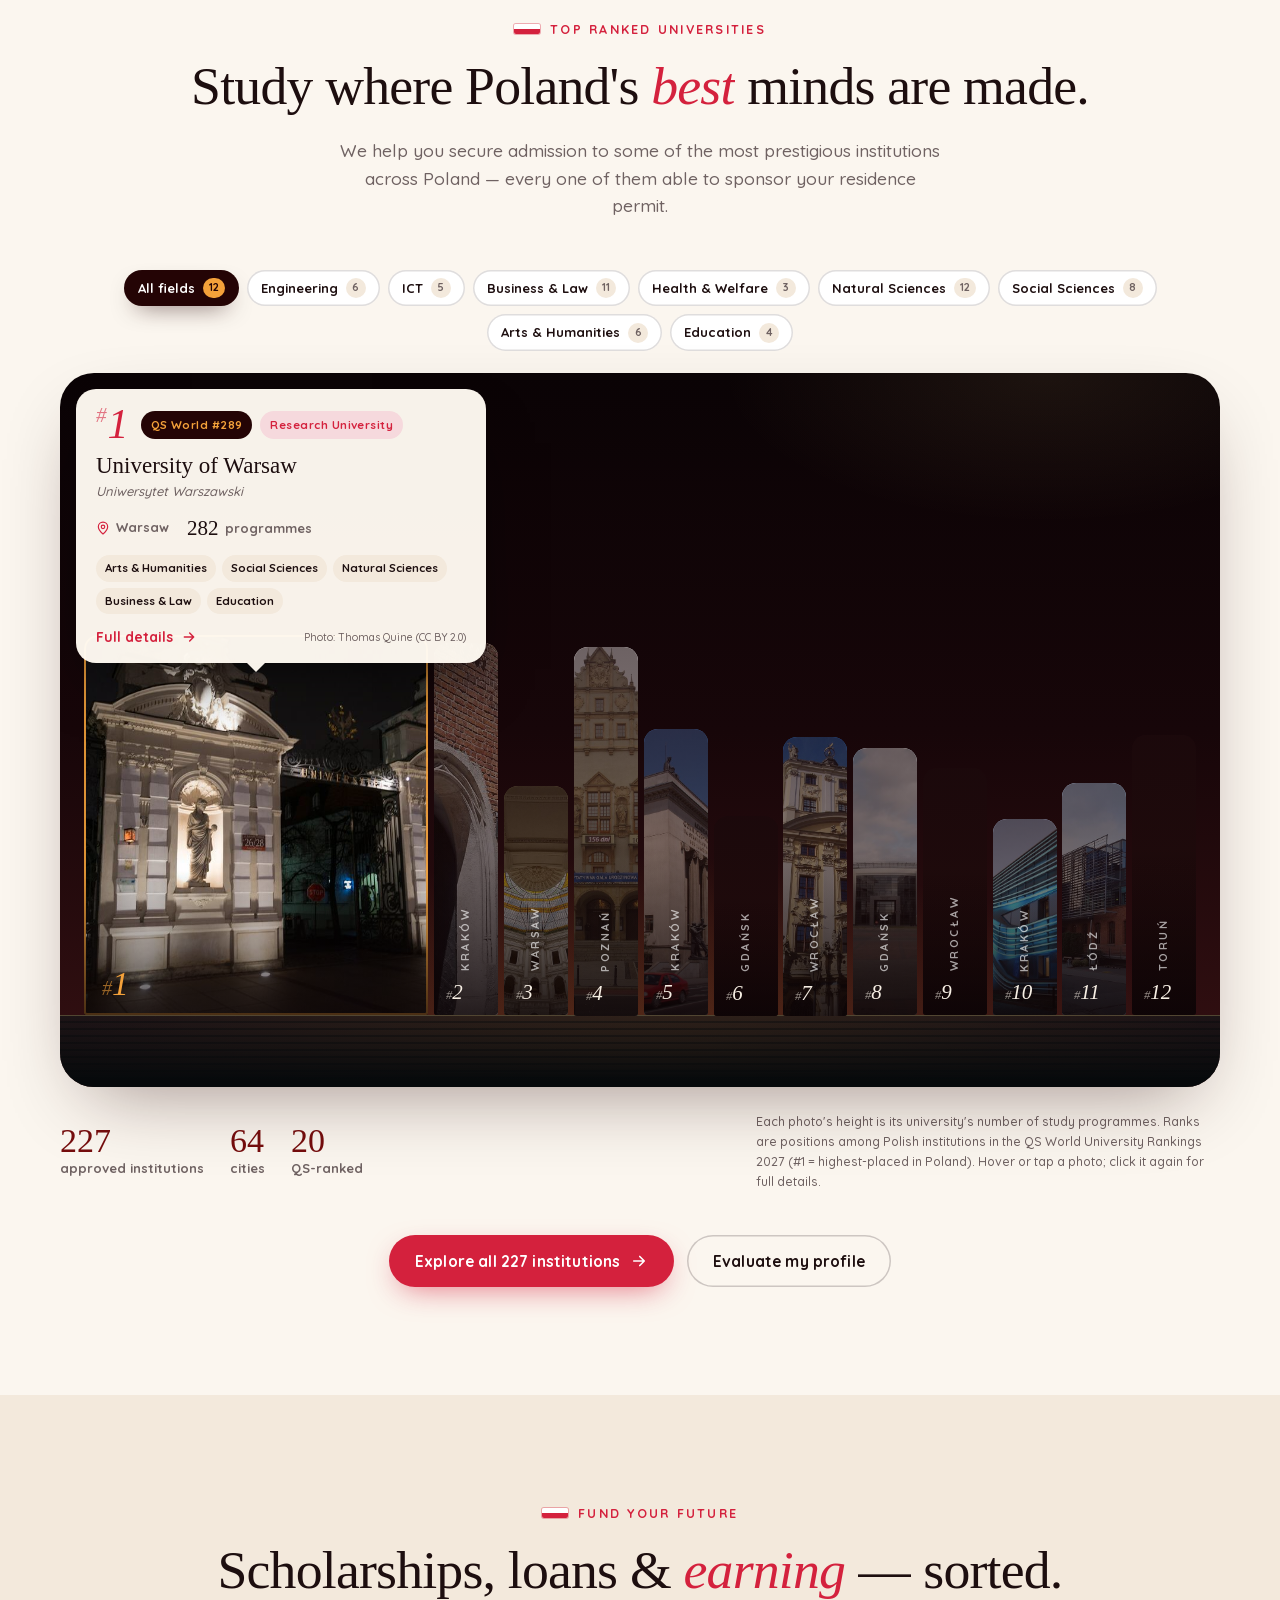
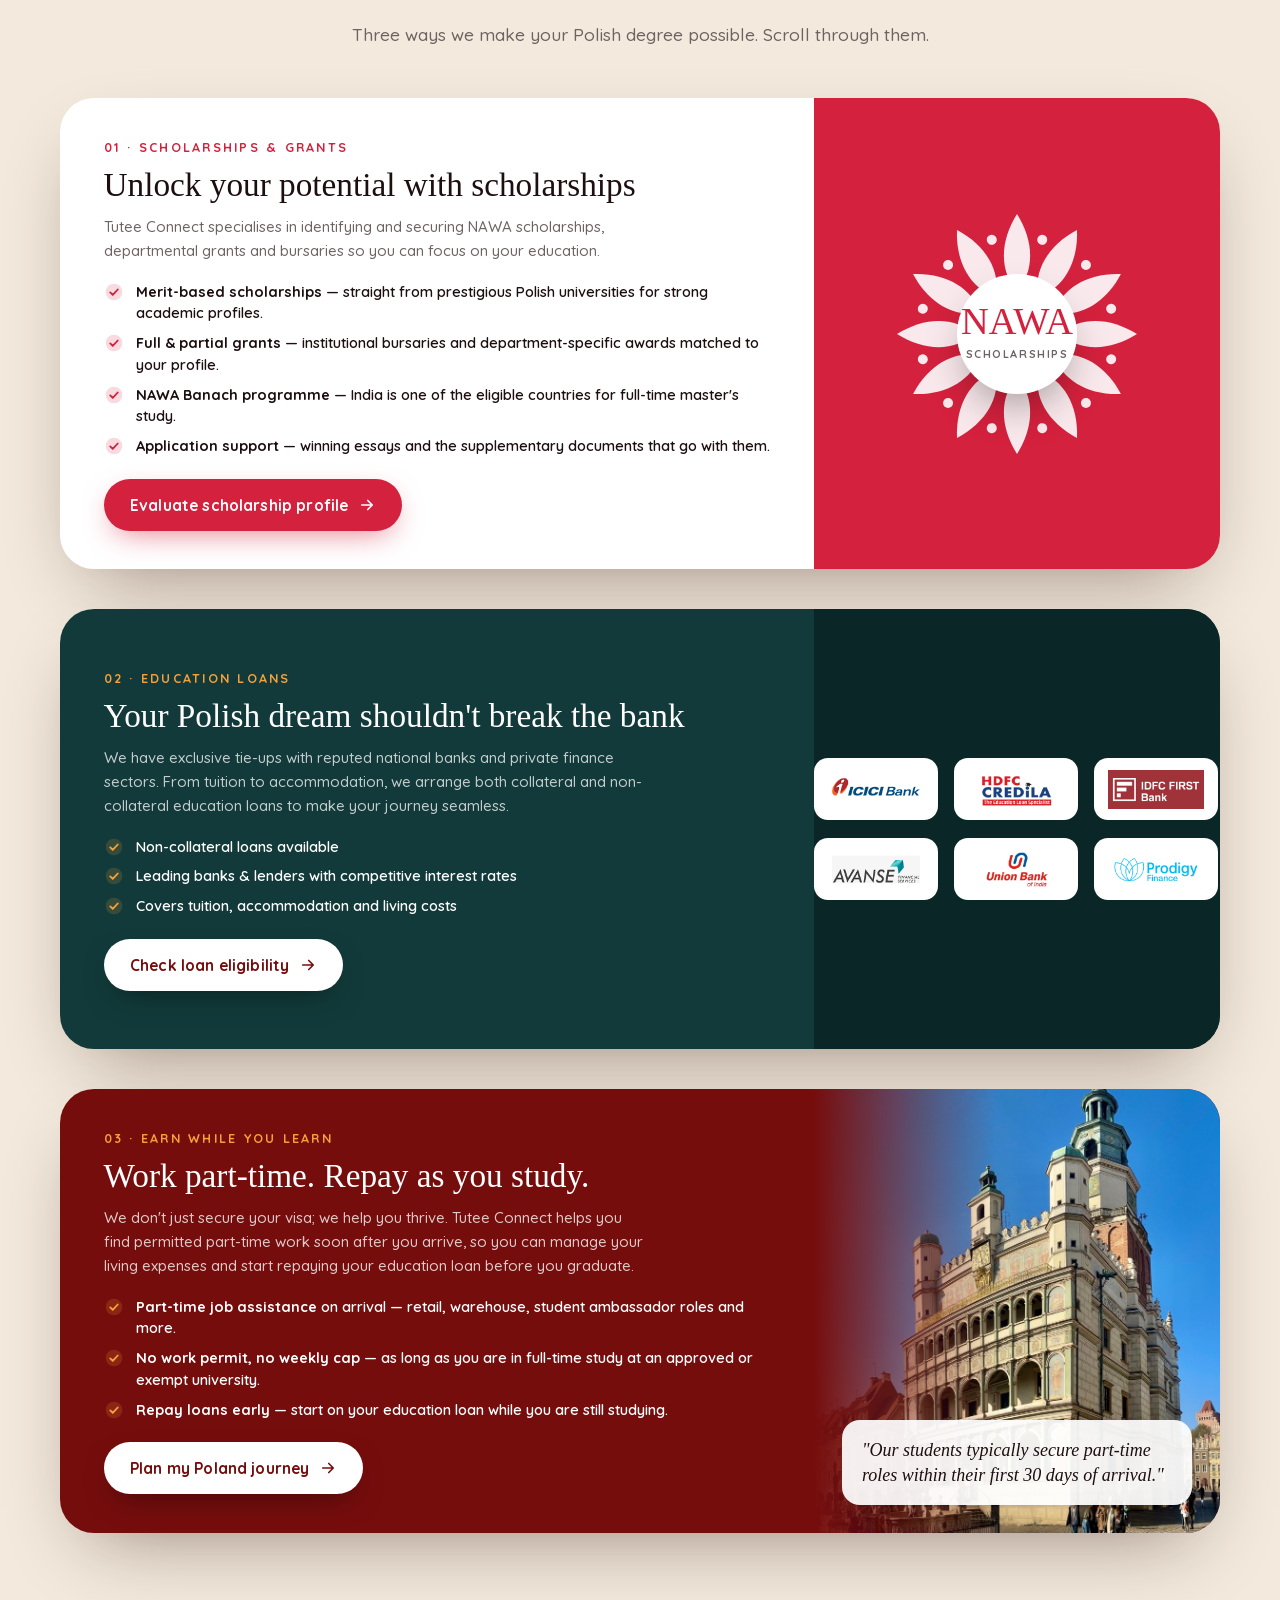
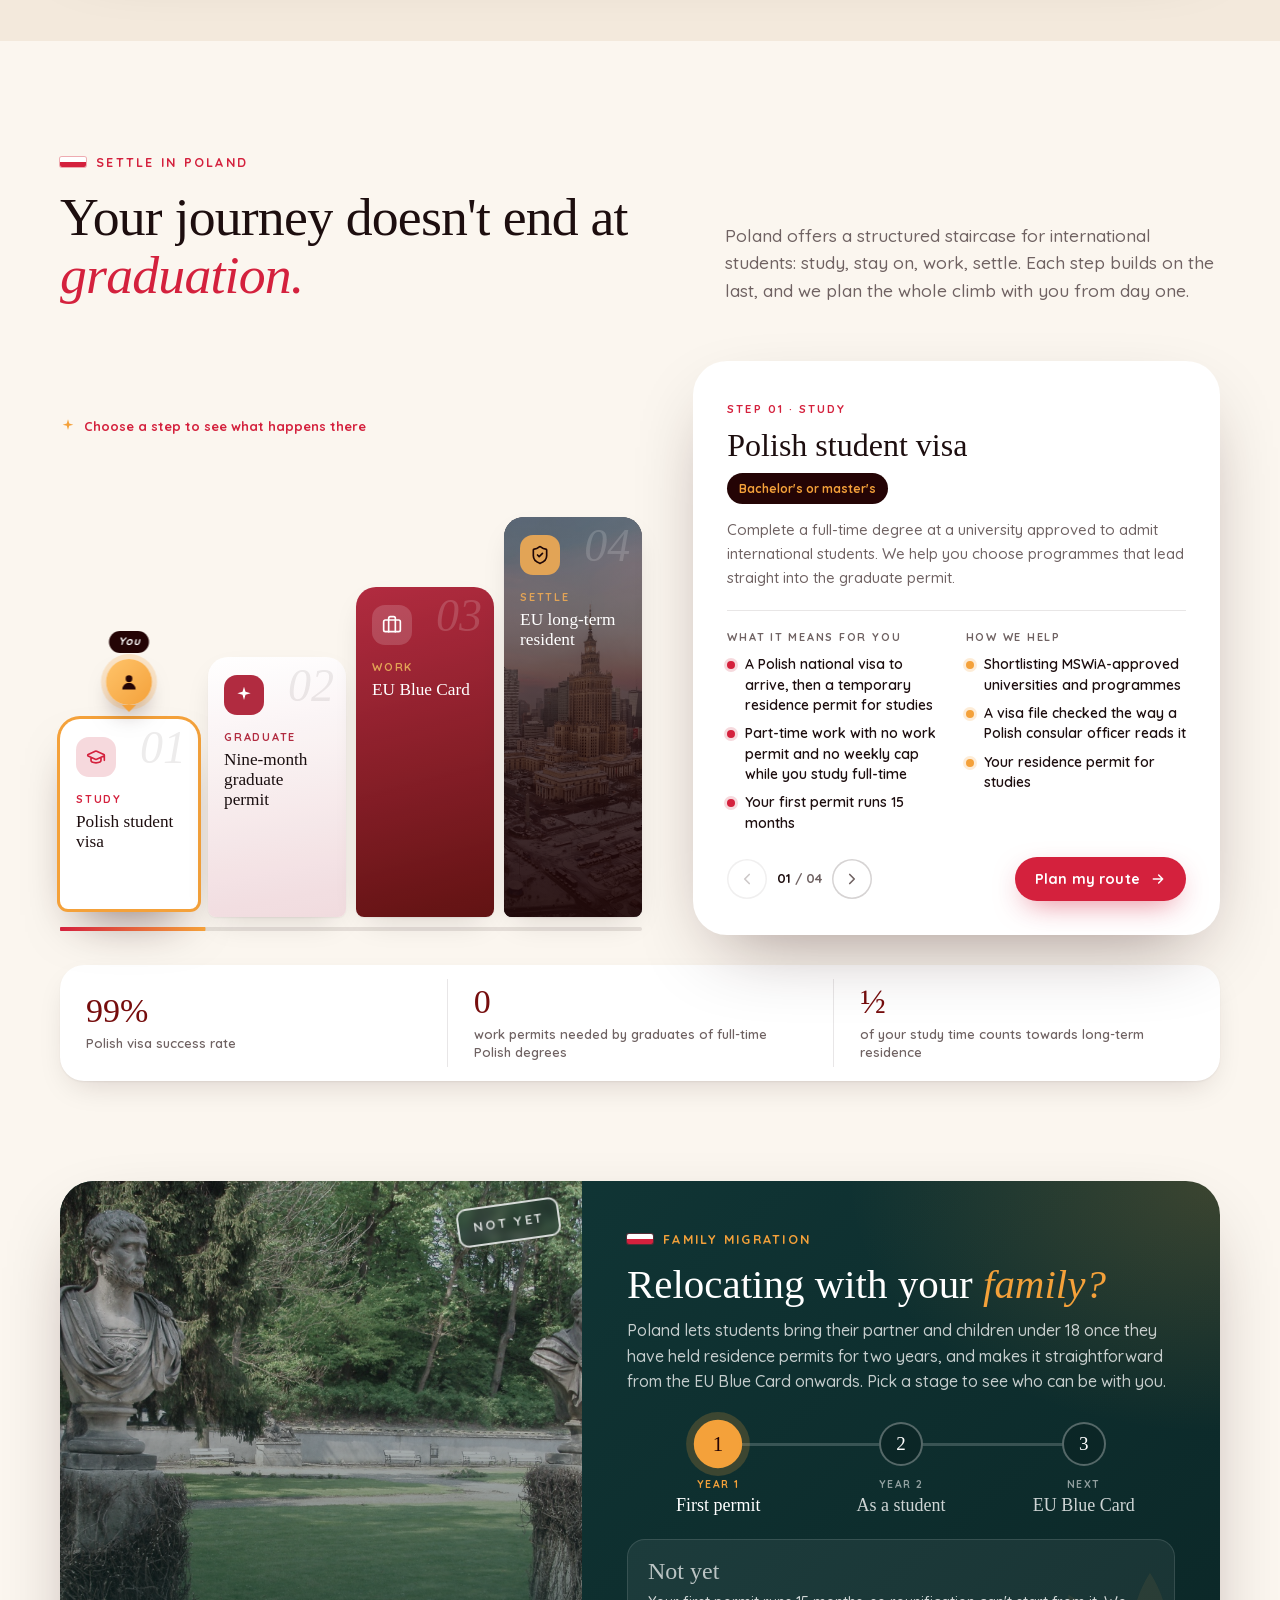
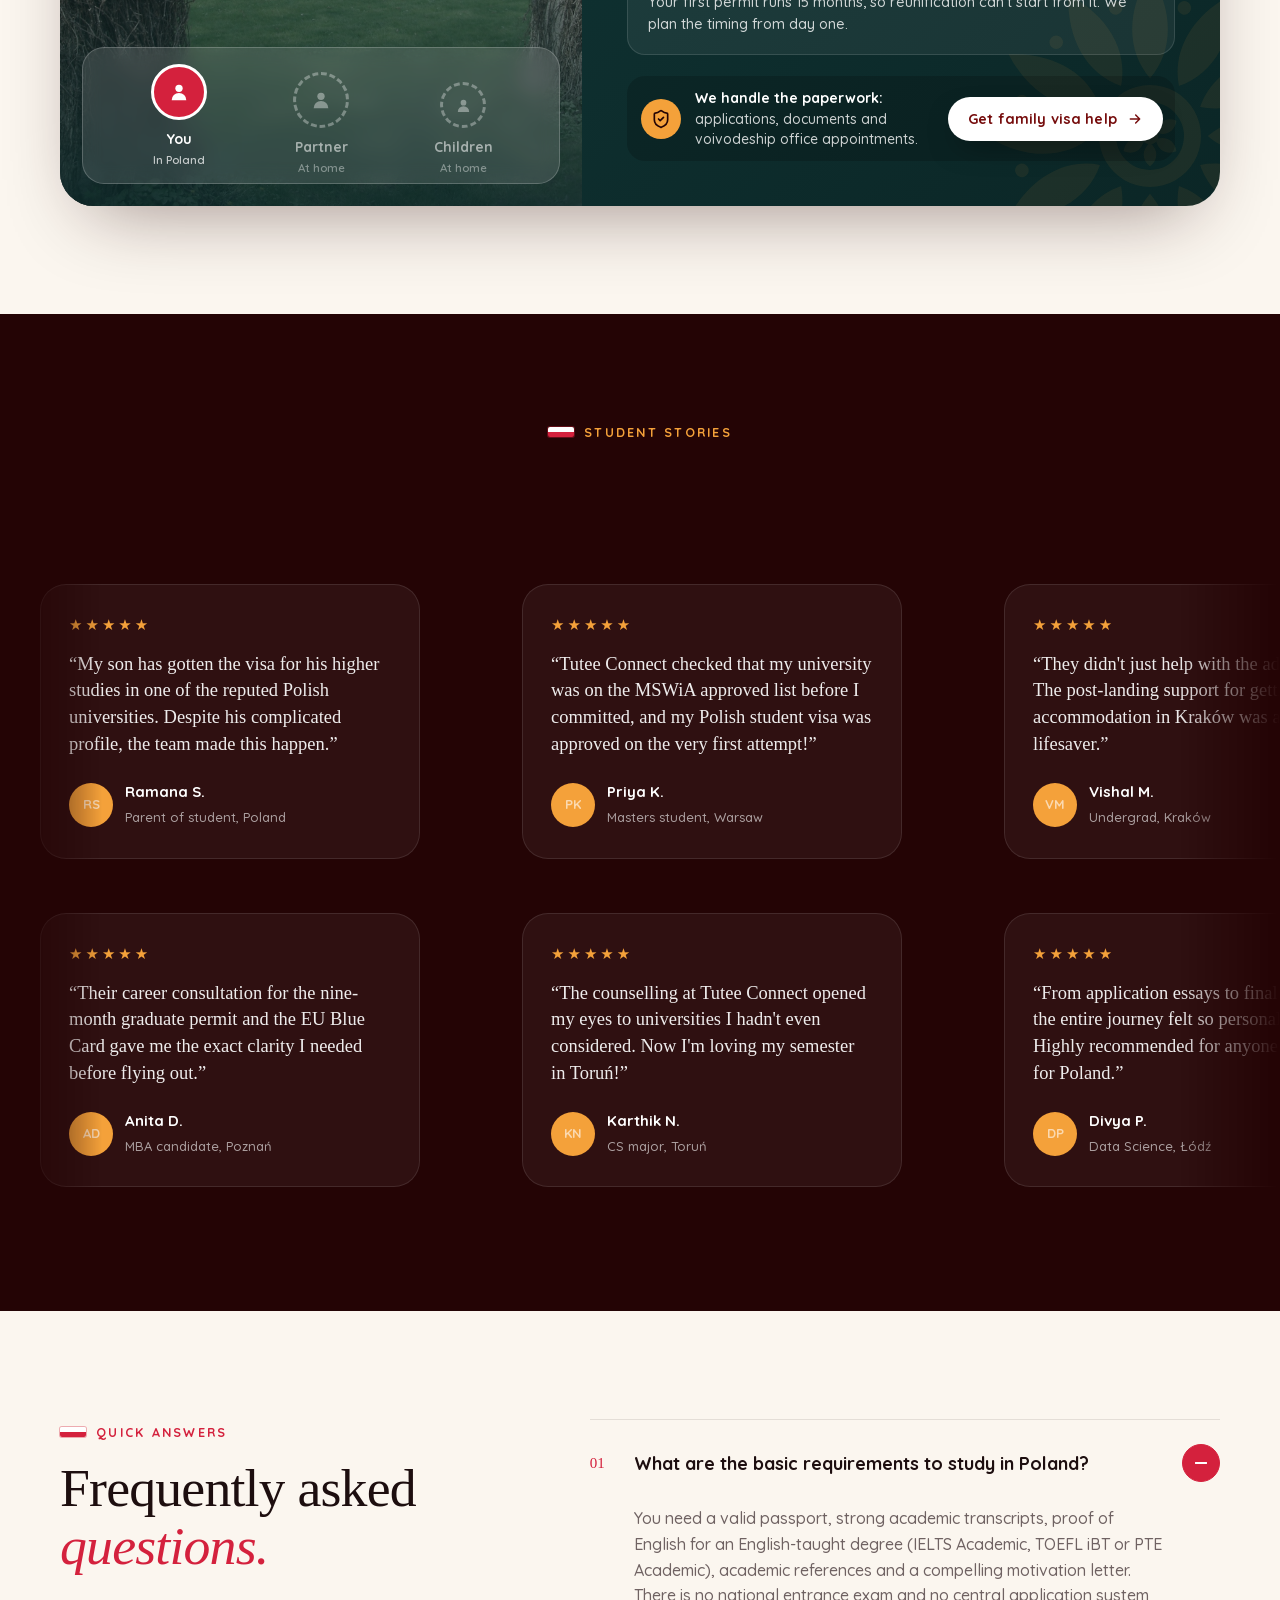
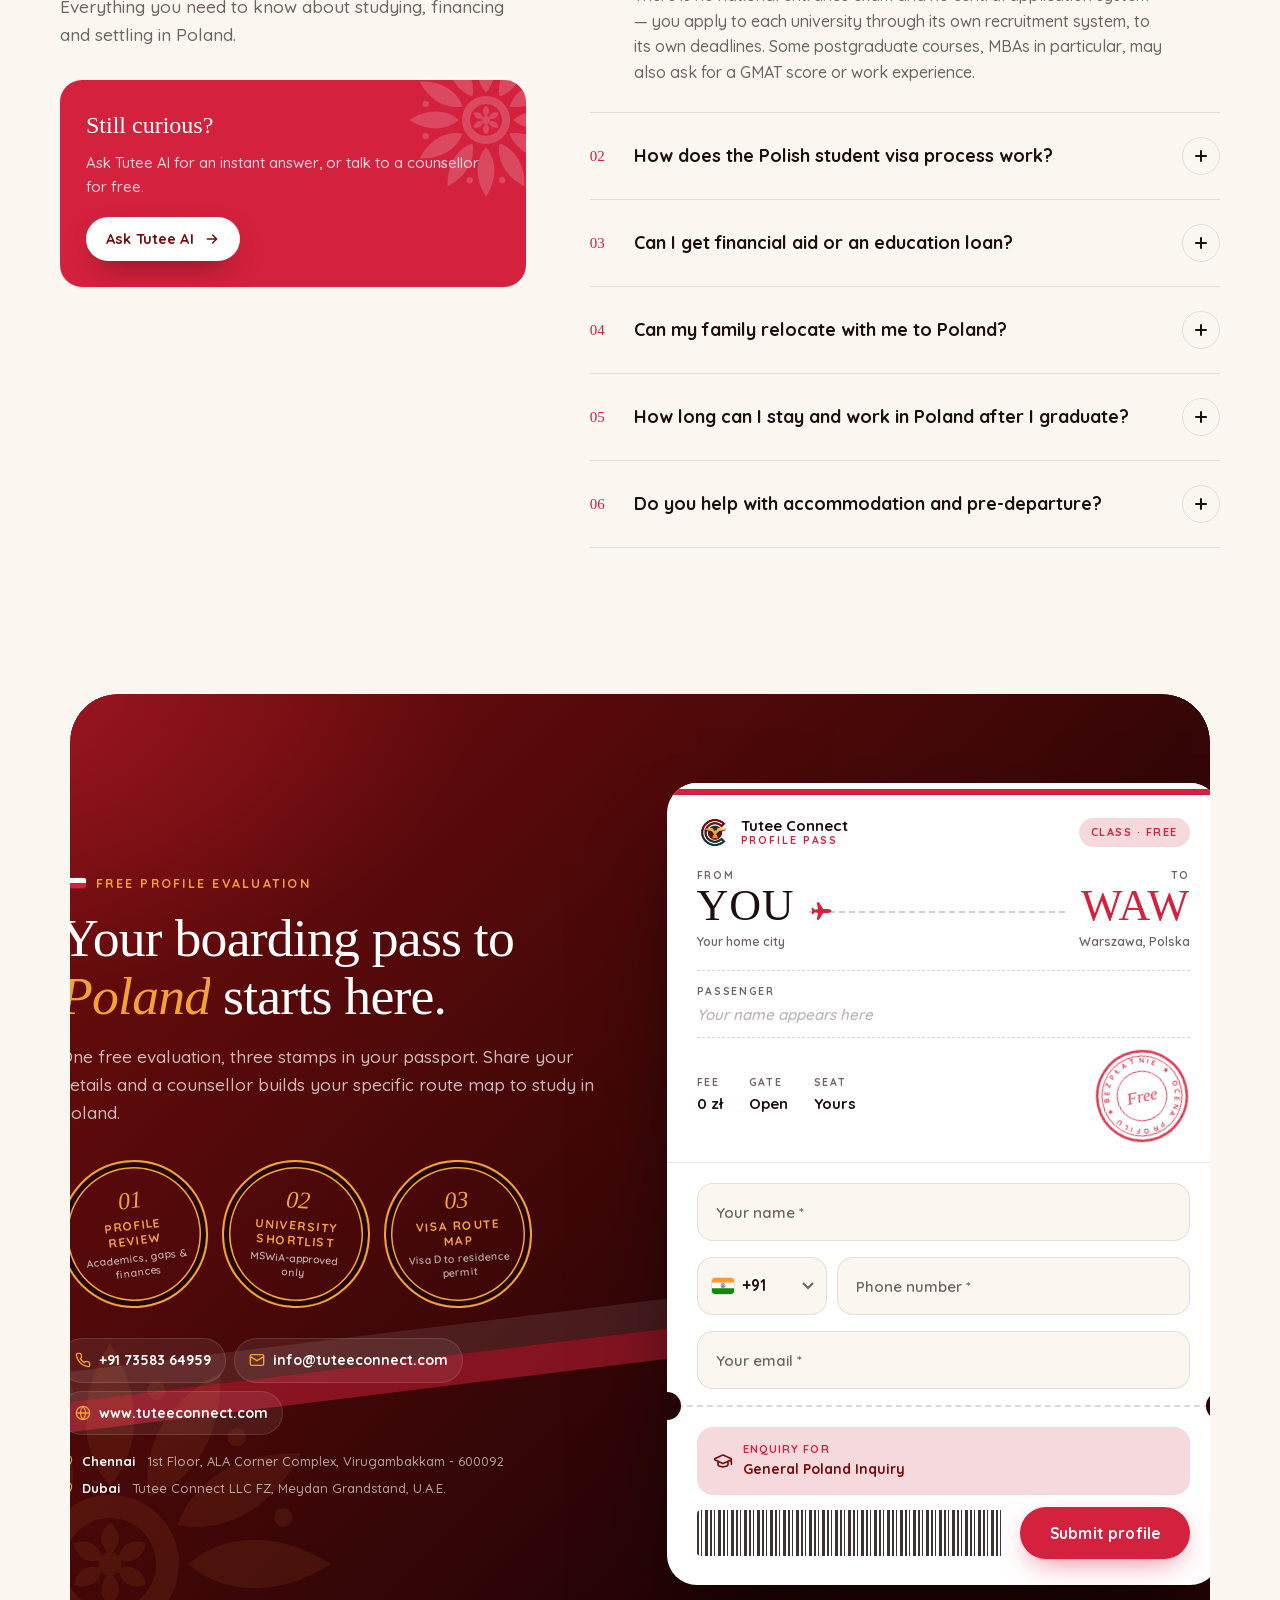
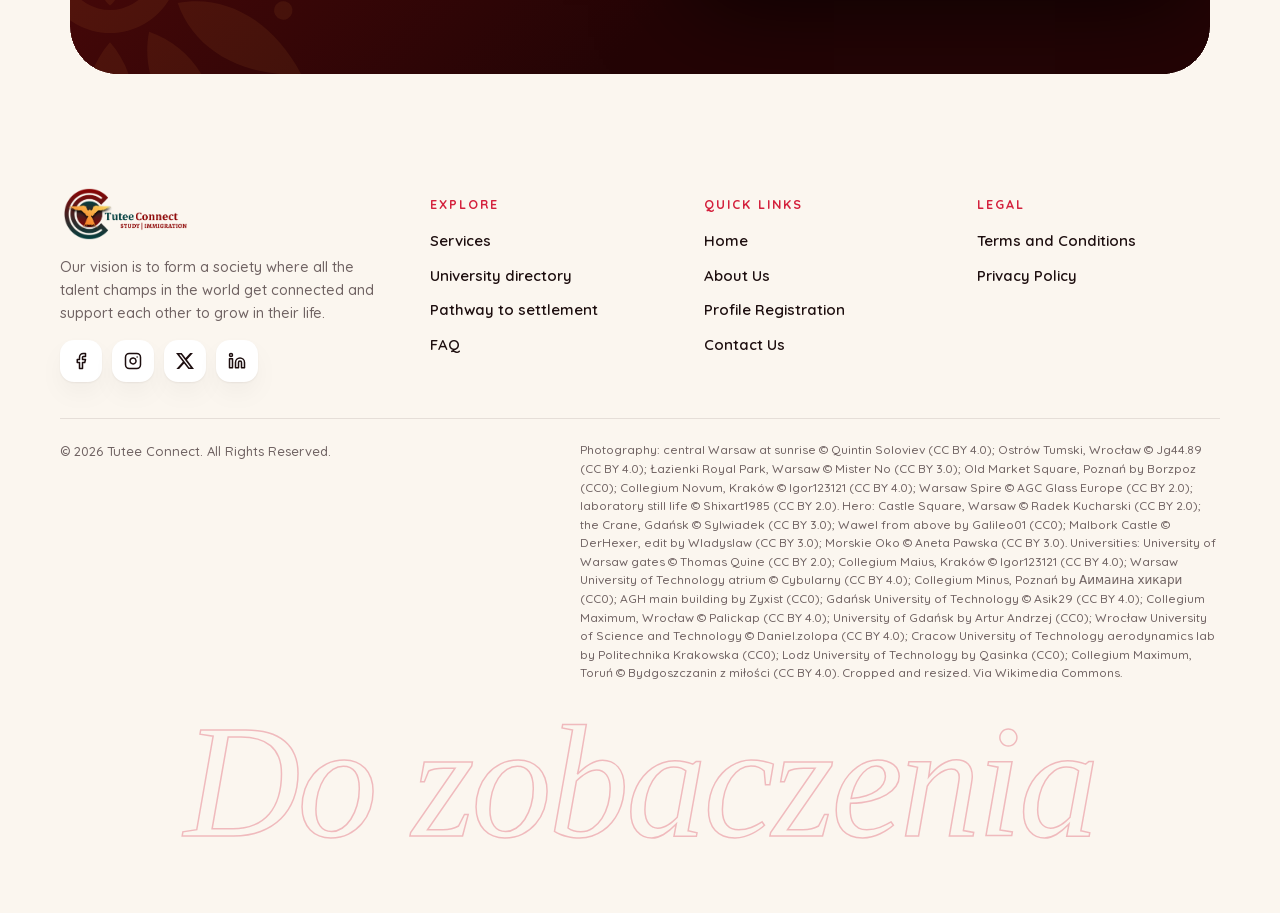
==== commit 9541cf02: "Lighter universities skyline, phone carousel, steadier Why Poland - Universities (home): the skyline" ====
--- a/index.html
+++ b/index.html
@@ -281,7 +281,7 @@
           <div><b data-count="64">0</b>cities</div>
           <div><b data-count="20">0</b>QS-ranked</div>
         </div>
-        <p class="sky-note">Each photo's height is its university's number of study programmes. Ranks are positions among Polish institutions in the QS World University Rankings 2027 (#1 = highest-placed in Poland). Hover or tap a photo; click it again for full details.</p>
+        <p class="sky-note"><span class="only-desk">Each photo's height is its university's number of study programmes. </span>Ranks are positions among Polish institutions in the QS World University Rankings 2027 (#1 = highest-placed in Poland). <span class="only-desk">Hover or tap a photo; click it again for full details.</span><span class="only-mob">Swipe through the photos; tap the front one for full details.</span></p>
       </div>
     </div>
     <!-- outline of Poland for the details pop-up -->
--- a/assets/css/site.css
+++ b/assets/css/site.css
@@ -595,38 +595,47 @@
 .sc-more:hover svg { transform: translateX(4px); }
 .sc-credit { margin: 0; font-size: 10.5px; color: var(--muted); text-align: right; }
 
-/* the skyline: one photograph per university, reflected in the water below */
-.sky-line {
-  position: relative; z-index: 2; display: flex; align-items: flex-end; gap: 6px; height: clamp(280px, 30vw, 400px);
-  -webkit-box-reflect: below 0 linear-gradient(transparent 58%, rgba(255, 255, 255, .2));
-}
+/* the skyline: one photograph per university, standing in the water below. Everything that
+   moves here is cheap to draw: panels dim with an overlay's opacity (not a filter on the
+   photo), rise in with a fade and a slide (not a clip), and the rank grows by transform. */
+.sky-line { position: relative; z-index: 2; display: flex; align-items: flex-end; gap: 6px; height: clamp(280px, 30vw, 400px); }
 .bld {
-  --round: 14px 14px 3px 3px;
-  position: relative; flex: 1 1 0; min-width: 0; height: var(--h); overflow: hidden; border-radius: var(--round); background: #1d0a0d;
-  clip-path: inset(100% 0 0 0 round var(--round));
-  transition: flex-grow .8s var(--ease), opacity .5s, filter .5s, clip-path 1.2s var(--ease) calc(var(--i) * 70ms);
-}
-.sky.risen .bld { clip-path: inset(0 0 0 0 round var(--round)); }
+  position: relative; flex: 1 1 0; min-width: 0; height: var(--h); overflow: hidden; border-radius: 14px 14px 3px 3px; background: #1d0a0d;
+  contain: paint; opacity: 0; transform: translateY(40px);
+  transition: flex-grow .65s var(--ease), opacity .8s var(--ease) calc(var(--i) * 60ms), transform 1s var(--ease) calc(var(--i) * 60ms);
+}
+.sky.risen .bld { opacity: 1; transform: none; }
 .bld img {
   position: absolute; inset: 0; width: 100%; height: 100%; object-fit: cover; object-position: var(--fx, 50% 50%);
-  filter: grayscale(.45) sepia(.25) brightness(.64); transform: scale(1.1); transition: filter .8s, transform 1.6s var(--ease);
-}
-.bld::after { content: ""; position: absolute; inset: 0; background: linear-gradient(180deg, rgba(10, 3, 5, 0) 40%, rgba(10, 3, 5, .82)); pointer-events: none; }
-.bld-rank, .bld-city { position: absolute; z-index: 1; left: 50%; color: #fff; pointer-events: none; transition: opacity .4s, transform .6s var(--ease), font-size .6s var(--ease), left .6s var(--ease); }
-.bld-rank { bottom: 12px; transform: translateX(-50%); font-family: var(--serif); font-style: italic; font-size: 21px; line-height: 1; color: #f7efe4; }
+  transform: scale(1.08); transition: transform 1.4s var(--ease);
+}
+/* dusk tint over the waiting photos; it lifts off the open one, which gets a gold edge */
+.bld::before {
+  content: ""; position: absolute; inset: 0; z-index: 1; pointer-events: none; border-radius: inherit;
+  background: linear-gradient(180deg, rgba(26, 8, 10, .62), rgba(40, 14, 10, .42)); transition: opacity .6s, box-shadow .6s;
+}
+.bld::after { content: ""; position: absolute; inset: 0; z-index: 1; background: linear-gradient(180deg, rgba(10, 3, 5, 0) 40%, rgba(10, 3, 5, .82)); pointer-events: none; }
+.bld-rank, .bld-city { position: absolute; z-index: 2; color: #fff; pointer-events: none; }
+.bld-rank {
+  left: 12px; bottom: 12px; transform-origin: 0 100%; font-family: var(--serif); font-style: italic; font-size: 21px; line-height: 1; color: #f7efe4;
+  transition: transform .6s var(--ease), color .4s;
+}
 .bld-rank small { font-size: .6em; opacity: .6; }
 .bld-city {
-  bottom: 44px; writing-mode: vertical-rl; transform: translateX(-50%) rotate(180deg); white-space: nowrap;
-  font-size: 11px; font-weight: 700; letter-spacing: .22em; text-transform: uppercase; color: rgba(255, 255, 255, .62);
-}
+  left: 50%; bottom: 44px; writing-mode: vertical-rl; transform: translateX(-50%) rotate(180deg); white-space: nowrap;
+  font-size: 11px; font-weight: 700; letter-spacing: .22em; text-transform: uppercase; color: rgba(255, 255, 255, .62); transition: opacity .4s;
+}
+.bld-info { display: none; }
 .bld:not(.on):hover { flex-grow: 1.35; }
-.bld:not(.on):hover img { filter: grayscale(.15) sepia(.1) brightness(.85); }
-.bld.on { flex-grow: 5.4; box-shadow: inset 0 0 0 2px rgba(244, 161, 58, .9); }
-.bld.on img { filter: none; transform: scale(1); }
+.bld:not(.on):hover::before { opacity: .5; }
+.bld.on { flex-grow: 5.4; }
+.bld.on::before { opacity: 1; background: none; box-shadow: inset 0 0 0 2px rgba(244, 161, 58, .9); }
+.bld.on img { transform: scale(1); }
 .bld.on::after { background: linear-gradient(180deg, rgba(10, 3, 5, 0) 62%, rgba(10, 3, 5, .7)); }
-.bld.on .bld-rank { left: 18px; bottom: 14px; transform: none; font-size: 34px; color: var(--gold); }
+.bld.on .bld-rank { transform: translate(6px, -2px) scale(1.6); color: var(--gold); }
 .bld.on .bld-city { opacity: 0; }
-.bld.off { opacity: .2; filter: saturate(0); }
+.sky.risen .bld.off { opacity: .22; }
+.bld.off::before { background: rgba(14, 6, 8, .78); }
 .bld:focus-visible { outline-offset: 4px; }
 
 .sky-water {
@@ -642,6 +651,20 @@
 @media (max-width: 960px) {
   .sky-foot { flex-direction: column; align-items: flex-start; }
 }
+/* the Poland map on the universities page (and in the details pop-up) */
+.pl-map { position: relative; width: 100%; max-width: 440px; }
+.pl-map svg { width: 100%; height: auto; overflow: visible; }
+.pl-map .land { fill: #fff; stroke: var(--red); stroke-width: 2; stroke-linejoin: round; filter: drop-shadow(0 20px 30px rgba(36, 4, 5, .12)); }
+.pl-map .land-draw { fill: none; stroke: var(--red); stroke-width: 2.4; stroke-dasharray: 4200; stroke-dashoffset: 4200; transition: stroke-dashoffset 2.6s var(--ease-in-out); }
+.in .pl-map .land-draw, .pl-map.in .land-draw { stroke-dashoffset: 0; }
+.pl-map .grid-dots { fill: rgba(212, 33, 61, .12); }
+.pl-map .city circle.dot { fill: var(--maroon); transition: r .4s var(--ease), fill .3s; }
+.pl-map .city circle.halo { fill: var(--red); opacity: 0; transform-box: fill-box; transform-origin: center; }
+.pl-map .city.on circle.dot { fill: var(--red); r: 9; }
+.pl-map .city.on circle.halo { animation: halo 1.8s var(--ease) infinite; }
+.pl-map .city text { font: 700 15px var(--sans); fill: var(--ink); opacity: .7; paint-order: stroke; stroke: #fff; stroke-width: 5px; stroke-linejoin: round; transition: opacity .3s, fill .3s; }
+.pl-map .city.on text { opacity: 1; fill: var(--red); }
+@keyframes halo { from { opacity: .45; transform: scale(1); } to { opacity: 0; transform: scale(4); } }
 .pl-map .city { cursor: pointer; }
 .unis-cta { display: flex; flex-wrap: wrap; justify-content: center; gap: 12px; margin-top: 44px; }
 
@@ -750,24 +773,27 @@
 .cs.on { transform: translateY(-8px); box-shadow: 0 0 0 3px var(--gold), 0 26px 50px -20px rgba(36, 4, 5, .55); }
 .cs.done::before { content: ""; position: absolute; left: 0; right: 0; top: 0; height: 4px; z-index: 2; background: var(--gold); }
 .climb-stairs:has(.cs.on) .cs:not(.on):not(:hover) { filter: saturate(.75); }
-/* the climber hops from tread to tread */
+/* the climber hops from tread to tread (main.js draws the arc) and settles with a little squash */
 .climber {
   position: absolute; left: 0; top: 0; z-index: 3; pointer-events: none;
-  transform: translate(calc(var(--x, 0px) - 50%), calc(var(--y, 0px) - 100% - 14px));
-  transition: transform .75s var(--ease-in-out);
+  transform: translate(-50%, calc(-100% - 14px)); will-change: transform;
 }
 .climber i {
-  position: relative; display: grid; place-items: center; width: 46px; height: 46px; border-radius: 50%;
+  position: relative; display: grid; place-items: center; width: 46px; height: 46px; border-radius: 50%; transform-origin: 50% 100%;
   background: linear-gradient(135deg, #ffc46b, var(--gold)); color: var(--wine); box-shadow: 0 0 0 5px rgba(244, 161, 58, .22), 0 14px 26px -10px rgba(36, 4, 5, .6);
 }
 .climber i::after { content: ""; position: absolute; left: 50%; bottom: -7px; margin-left: -7px; border: 7px solid transparent; border-bottom: 0; border-top-color: var(--gold); }
 .climber b { position: absolute; bottom: calc(100% + 6px); left: 50%; transform: translateX(-50%); padding: 2px 9px; border-radius: 99px; background: var(--wine); color: #fff; font-size: 11px; font-weight: 700; letter-spacing: .06em; }
-.climber.hop i { animation: hop .75s var(--ease-in-out); }
-@keyframes hop { 40% { transform: translateY(-34px) scale(1.06); } 80% { transform: translateY(2px) scale(.96, 1.04); } }
+.climber.land i { animation: land .34s var(--ease); }
+@keyframes land { 40% { transform: scale(1.08, .9); } }
 .climb-ground { position: absolute; left: 0; right: 0; bottom: 4px; height: 4px; border-radius: 4px; background: rgba(29, 14, 15, .1); }
 .climb-ground i { position: absolute; inset: 0; border-radius: 4px; background: linear-gradient(90deg, var(--red), var(--gold)); transform-origin: 0 50%; transform: scaleX(calc((var(--at, 0) + 1) / 4)); transition: transform .9s var(--ease); }
 
-.climb-panel { position: relative; padding: clamp(24px, 3vw, 34px); border-radius: var(--radius-lg); background: #fff; box-shadow: var(--shadow-lg); }
+.climb-panel { position: relative; display: grid; padding: clamp(24px, 3vw, 34px); border-radius: var(--radius-lg); background: #fff; box-shadow: var(--shadow-lg); }
+/* every step shares one cell, so the panel keeps the height of the longest and nothing around it moves */
+.climb-panel > .cp { grid-area: 1 / 1; }
+.climb-panel > .cp-foot { grid-area: 2 / 1; }
+.climb-panel > .cp[hidden], .fam-details > .fd[hidden] { display: block !important; visibility: hidden; }
 .cp:not([hidden]) { animation: cp-in .55s var(--ease); }
 @keyframes cp-in { from { opacity: 0; transform: translateY(12px); } }
 .cp-kick { font-size: 11.5px; font-weight: 700; letter-spacing: .18em; text-transform: uppercase; color: var(--red); }
@@ -905,7 +931,8 @@
 .fam-stages button.on .fs-dot { background: var(--gold); color: var(--wine); border-color: var(--gold); box-shadow: 0 0 0 7px rgba(244, 161, 58, .2); transform: scale(1.1); }
 .fam-stages button.on b { color: #fff; }
 .fam-stages button.on small { color: var(--gold); }
-.fam-details { margin: 18px 0 22px; padding: 18px 20px; border-radius: 18px; background: rgba(255, 255, 255, .06); border: 1px solid rgba(255, 255, 255, .12); min-height: 112px; }
+.fam-details { display: grid; margin: 18px 0 22px; padding: 18px 20px; border-radius: 18px; background: rgba(255, 255, 255, .06); border: 1px solid rgba(255, 255, 255, .12); }
+.fam-details > .fd { grid-area: 1 / 1; }   /* stacked like the steps above: the box never changes size */
 .fd:not([hidden]) { animation: cp-in .5s var(--ease); }
 .fd-status { display: block; font-family: var(--serif); font-weight: 400; font-size: 24px; line-height: 1.1; color: var(--gold); }
 #fd-0 .fd-status { color: rgba(255, 255, 255, .7); }
@@ -1600,7 +1627,6 @@
   .bld.on { flex-grow: 7; }
   .bld-city { display: none; }
   .bld-rank { bottom: 7px; font-size: 13px; }
-  .bld.on .bld-rank { left: 10px; bottom: 8px; font-size: 24px; }
   .sky-water { height: 64px; margin: 0 -10px; }
   .sky-foot { align-items: stretch; text-align: center; margin-top: 18px; }
   .sky-stats { justify-content: center; }
@@ -1875,12 +1901,9 @@
   .pl-note { text-align: left; font-size: 15px; }
   .pl-copy { grid-template-columns: 1fr; gap: 16px; }
 }
-/* phones: the word breaks into POL / SKA so the letters stay big */
+/* phones: the word stays whole on one line, sized to the screen width */
 @media (max-width: 560px) {
   .pl-body { padding-top: 96px; padding-bottom: 28px; }
-  .pl-word { line-height: .82; }
-  .pl-word .pl-l1 { display: none; }
-  .pl-word .pl-l2 { display: block; }
   .im-index button { font-size: 12px; }
   .im .im-title { font-size: clamp(32px, 9.6vw, 42px); }
   .im-lede { font-size: 15px; line-height: 1.55; }
@@ -1900,3 +1923,295 @@
   .im-index button::after { animation: none !important; }
   .im-dust { display: none; }
 }
+
+/* ==========================================================================
+   Fit to screen. Each working block (the dial and its text, the filters and
+   photo skyline, a funding card, the staircase and its panel, the family card,
+   the boarding pass) is sized to fit one screen below the header: by height on
+   desktops and laptops, with tighter or reworked layouts on tablets and phones.
+   ========================================================================== */
+/* spacing and headings follow the screen's height as well as its width */
+.section { padding: clamp(64px, min(10vw, 12vh), 130px) 0; }
+.section-head { margin-bottom: clamp(28px, min(5vw, 5.5vh), 60px); }
+.h2 { font-size: clamp(32px, min(4.2vw, 6.6vh), 56px); }
+.sky-filters button { padding: 8px 14px; font-size: 13px; }
+
+@media (min-width: 961px) {
+  /* services: the dial shrinks with the screen height */
+  .dial { --D: clamp(340px, calc(100vh - 340px), 460px); --R: calc(var(--D) * .426); }
+  /* universities: the skyline takes the height that's left once the card and filters are in */
+  .sky-scene { padding-top: 262px; }
+  .sky-line { height: clamp(170px, calc(100vh - 520px), 400px); }
+  .sky-water { height: clamp(44px, 8vh, 84px); }
+  /* family */
+  .fam-scene { min-height: clamp(380px, calc(100vh - 260px), 500px); }
+  .fam-copy { padding: clamp(26px, min(4vw, 5vh), 52px); }
+  .fam-stages { margin-top: clamp(16px, 3vh, 28px); }
+  .fam-details { margin: clamp(12px, 2vh, 18px) 0 clamp(14px, 2.4vh, 22px); }
+}
+/* short laptop screens: the dial's text drops its repeat index; the pass tightens */
+@media (min-width: 961px) and (max-height: 860px) {
+  .dial-index { display: none; }
+  .dial-ico { width: 46px; height: 46px; border-radius: 15px; }
+  .dial-ico svg { width: 22px; height: 22px; }
+  .dial-tag { margin-top: 16px; }
+  .contact-shell { padding: clamp(36px, 6vh, 70px) 0; }
+  .stamps { margin-top: 24px; }
+  .reach { margin-top: 20px; }
+  .ticket-top { padding-top: 14px; }
+  .ticket-route { padding-top: 10px; }
+  .ticket-route b { font-size: 34px; }
+  .ticket-pax { margin-top: 6px; padding: 8px 0 6px; }
+  .ticket-meta { padding-top: 6px; padding-bottom: 8px; }
+  .stamp-free { width: 68px; height: 68px; }
+  /* the destination and the submit button share one row */
+  .ticket-stub { grid-template-columns: 1fr auto; }
+  .ticket-stub .dest { grid-column: 1; padding: 10px 14px; }
+  .ticket-stub .barcode { display: none; }
+  .field { margin-bottom: 12px; }
+  .field input, .field select, .cc-btn { height: 52px; }
+  .field label { top: 15px; }
+  .ticket-stub { padding: 12px 0 18px; }
+}
+@media (min-width: 961px) and (max-height: 800px) {
+  .fam-details { padding: 14px 18px; }
+  .fam-help { padding: 10px 10px 10px 12px; }
+  .fam-copy h3 { font-size: 34px; }
+  .fam-copy > p { font-size: 15px; }
+  .fd-status { font-size: 21px; }
+}
+
+/* tablets */
+@media (min-width: 761px) and (max-width: 960px) {
+  .dial { --D: clamp(300px, calc(100vh - 660px), 400px); --R: calc(var(--D) * .424); }
+  .dial-index { display: none; }
+  .sky-scene { padding-top: 262px; }
+  .sky-line { height: clamp(200px, calc(100vh - 560px), 400px); }
+  .sky-water { height: clamp(44px, 7vh, 84px); }
+  .cs { min-height: calc(120px + var(--step) * 46px); }
+  .climb-stairs { padding-top: 64px; }
+  .fam-scene { min-height: clamp(260px, 30vh, 360px); }
+}
+
+/* phones */
+@media (max-width: 760px) {
+  .section { padding: clamp(40px, 7vh, 56px) 0; }
+  .section-head { margin-bottom: 22px; }
+  .h2 { font-size: clamp(27px, 7.6vw, 36px); }
+  .lede { font-size: 15px; }
+
+  /* services: a smaller dial so its text starts on the same screen; the description
+     shows five lines until "Read more" */
+  .dial { --D: clamp(210px, 32vh, 300px); --R: calc(var(--D) * .413); --node: calc(var(--D) * .153); }
+  .svc-dial { gap: 24px; }
+  .dial-body p:first-child { display: -webkit-box; -webkit-box-orient: vertical; -webkit-line-clamp: 5; overflow: hidden; }
+  .dial-panel.more .dial-body p:first-child { display: block; }
+
+  /* universities: a shorter skyline and a one-line, swipeable row of subjects in the card */
+  .sky-line { height: clamp(150px, 26vh, 240px); }
+  .sky-water { height: 40px; }
+  .sky-card { padding: 14px 14px 10px; margin-bottom: 18px; }
+  .sc-name { font-size: 20px; }
+  .sc-meta { margin: 8px 0; }
+  .sc-fields { flex-wrap: nowrap; overflow-x: auto; scrollbar-width: none; margin: 0 -14px; padding: 0 14px; mask-image: linear-gradient(90deg, transparent, #000 14px, #000 calc(100% - 28px), transparent); -webkit-mask-image: linear-gradient(90deg, transparent, #000 14px, #000 calc(100% - 28px), transparent); }
+  .sc-fields::-webkit-scrollbar { display: none; }
+  .sc-fields span { flex: none; }
+  .sc-foot { margin-top: 10px; }
+
+  /* funding: each card in the swipe row fits the screen */
+  .stack-card .visual { min-height: 0; max-height: none; height: clamp(84px, 13vh, 120px); }
+  .sc-1 .medal { width: auto; height: 88%; }
+  .medal .core b { font-size: 15px; }
+  .core-t { font-size: 10px; }
+  .sc-2 .visual { gap: 8px; padding: 10px 0; }
+  .logo-row img { width: 92px; height: 44px; padding: 6px 10px; border-radius: 10px; }
+  .stack-card .copy { padding: 18px 16px 20px; }
+  .stack-card h3 { font-size: 22px; margin: 6px 0 8px; }
+  .stack-card p { font-size: 14px; line-height: 1.5; }
+  .stack-card ul { margin: 12px 0 16px; gap: 7px; font-size: 13.5px; line-height: 1.45; }
+
+  /* settle in Poland: lower stairs, the step tag beside the label, and both lists
+     shown in full, one under the other, as soon as a step is tapped */
+  .climb-stairs { padding: 46px 0 12px; gap: 5px; }
+  .cs { min-height: calc(56px + var(--step) * 16px); padding: 8px 6px; }
+  .cp:not([hidden]) { display: grid; grid-template-columns: 1fr auto; align-items: center; column-gap: 10px; }
+  .cp > :not(.cp-kick):not(.cp-chip) { grid-column: 1 / -1; }
+  .cp-chip { grid-row: 1; grid-column: 2; padding: 4px 10px; font-size: 11px; }
+  .cs-ico { width: 30px; height: 30px; border-radius: 9px; }
+  .cs-ico svg { width: 16px; height: 16px; }
+  .cs-kick { margin-top: 6px; }
+  .climber i { width: 34px; height: 34px; }
+  .climber i svg { width: 16px; height: 16px; }
+  .climb-panel { padding: 20px 18px; }
+  .cp h3 { font-size: 24px; margin: 6px 0 8px; }
+  .cp-lede { font-size: 14px; line-height: 1.5; margin-top: 10px; }
+  .cp-cols { grid-template-columns: 1fr; gap: 8px; margin-top: 14px; padding-top: 0; border-top: 0; }
+  .cp-cols > div { padding: 12px 14px; border-radius: 16px; background: var(--paper); }
+  .cp ul { font-size: 13px; gap: 6px; }
+  /* the arrows and the button share one row: the step count is already on the stairs */
+  .cp-foot { margin-top: 16px; flex-wrap: nowrap; }
+  .cp-nav span { display: none; }
+  .cp-nav button { width: 38px; height: 38px; }
+  .cp-foot .btn { flex: 0 1 auto; }
+
+  /* family: a shorter photo and a tighter card; the intro paragraph steps aside, as
+     each stage below says the same thing in its own words */
+  .fam-scene { min-height: clamp(180px, 26vh, 250px); }
+  .fam-copy { padding: 22px 18px; }
+  .fam-copy h3 { font-size: clamp(21px, 6vw, 26px); margin: 8px 0 0; }
+  .fam-copy > p { display: none; }
+  .fam-stages { margin-top: 16px; }
+  .fs-dot { width: 38px; height: 38px; font-size: 17px; }
+  .fam-track { top: 18px; }
+  .fam-details { margin: 14px 0; padding: 12px 14px; }
+  .fd p { font-size: 13.5px; }
+  /* the help row is just its button: it says the same thing */
+  .fam-help { padding: 0; background: none; }
+  .fam-help-ico, .fam-help p { display: none; }
+  .fam-help .btn { margin: 0; }
+
+  /* boarding pass: the passenger line (it only echoes the name typed below) steps aside */
+  .ticket-pax { display: none; }
+  .ticket-meta { padding-top: 12px; }
+  .stamp-free { width: 62px; height: 62px; }
+  .ticket-stub .dest { padding: 10px 12px; }
+  .field { margin-bottom: 12px; }
+  .field input, .field select { height: 52px; }
+  .field label { top: 15px; }
+}
+
+/* the shortest phones (iPhone SE and the like) */
+@media (max-width: 760px) and (max-height: 760px) {
+  .climb-hint { display: none; }
+  .climb-stairs { padding-top: 42px; }
+  .cs { min-height: calc(50px + var(--step) * 12px); }
+  .cs-kick { font-size: 9px; }
+  .stack-card .visual { height: 64px; }
+  .stack-card h3 { font-size: 20px; }
+  .fam-stages b { font-size: 14px; }
+  .ticket-route { padding-top: 10px; }
+  .ticket-route b { font-size: 28px; }
+}
+@media (max-width: 760px) and (max-height: 700px) {
+  .core-t { display: none; }
+  .medal .core b { font-size: 12px; }
+  .climb-stairs { padding-top: 38px; }
+  .cs { min-height: calc(46px + var(--step) * 10px); }
+  .cp-foot { margin-top: 12px; }
+  .cp h3 { font-size: 22px; }
+  .cp-lede { font-size: 13.5px; }
+  .cp-cols > div { padding: 10px 12px; }
+  .ticket-route b { font-size: 26px; }
+  .stamp-free { width: 54px; height: 54px; }
+  .field { margin-bottom: 10px; }
+  .field input, .field select { height: 48px; }
+  .field label { top: 13px; }
+}
+
+/* phones held sideways: the dial, the staircase and the family card sit side by side
+   again, as on a laptop, since stacking them can't work in under 400px of height */
+@media (min-width: 600px) and (max-width: 960px) and (max-height: 500px) and (orientation: landscape) {
+  .svc-dial { grid-template-columns: auto 1fr; justify-items: stretch; gap: 28px; }
+  .dial { --D: clamp(220px, calc(100vh - 110px), 300px); --R: calc(var(--D) * .413); --node: 40px; --home: 0deg; }
+  .dial-ico, .dial-index, .dial-hint { display: none; }
+  .dial-tag { margin-top: 0; }
+  .dial-panel h3 { font-size: 26px; }
+  .dial-body p:first-child { display: -webkit-box; -webkit-box-orient: vertical; -webkit-line-clamp: 4; overflow: hidden; }
+  .dial-panel.more .dial-body p:first-child { display: block; }
+  .sky-scene { padding-top: 250px; }
+  .sky-line { height: 150px; }
+  .sky-water { height: 36px; }
+  .climb { grid-template-columns: 1fr 1fr; align-items: start; gap: 20px; }
+  .climb-hint { display: none; }
+  .cs { min-height: calc(70px + var(--step) * 24px); padding: 10px 8px; }
+  .cs-n, .cs-t { display: none; }
+  .climb-panel { padding: 18px 20px; }
+  .cp h3 { font-size: 22px; }
+  .cp-lede { font-size: 14px; }
+  .cp-cols { margin-top: 12px; padding-top: 12px; gap: 12px; }
+  .cp ul { font-size: 13px; }
+  .fam { grid-template-columns: .8fr 1.2fr; }
+  .fam-scene { min-height: 0; }
+  .fam-copy { padding: 20px 22px; }
+  .fam-copy h3 { font-size: 26px; }
+  .fam-copy > p { display: none; }
+  .fam-stages { margin-top: 12px; }
+  .fam-details { margin: 12px 0; padding: 12px 14px; }
+  .stack-card { grid-template-columns: 1.3fr .7fr; }
+  .stack-card .visual { min-height: 0; }
+  .stack-card .copy { padding: 20px 24px; }
+  .stack-card ul { margin: 10px 0 14px; gap: 6px; font-size: 13.5px; }
+  .ticket-pax { display: none; }
+  .ticket-route b { font-size: 30px; }
+  .stamp-free { width: 60px; height: 60px; }
+  .ticket-stub { grid-template-columns: 1fr auto; padding: 12px 0 16px; }
+  .ticket-stub .dest { grid-column: 1; padding: 10px 14px; }
+  .ticket-stub .barcode { display: none; }
+  .field input, .field select { height: 48px; }
+  .field label { top: 13px; }
+  .field { margin-bottom: 10px; }
+  /* the chat buttons shrink to their icons so they don't cover a short screen */
+  .fab .txt { display: none; }
+  .fab { padding: 0 8px; }
+}
+
+/* phones: a compact boarding pass. It keeps its look (the red and white flag, YOU to
+   WAW, the torn stub) but drops the decorative fee / gate / seat row and the city
+   lines, so the three fields and the button sit together on about half a screen */
+@media (max-width: 760px) {
+  .pass-intro .lede { font-size: 14.5px; }
+  .ticket { border-radius: 22px; }
+  .ticket-top { padding: 12px 18px 0; }
+  .ticket-brand { font-size: 13.5px; gap: 8px; }
+  .ticket-brand img { width: 26px; height: 26px; }
+  .ticket-class { padding: 4px 10px; font-size: 10px; }
+  .ticket-route { padding: 8px 18px 10px; gap: 10px; }
+  .ticket-route b { font-size: 26px; }
+  .ticket-route span { display: none; }
+  .ticket-meta { display: none; }
+  .ticket-form { padding: 14px 18px 0; border-top: 1px solid var(--line); }
+  .field { margin-bottom: 10px; }
+  .field input, .field select, .cc-btn { height: 48px; border-radius: 14px; }
+  .field label { top: 13px; }
+  .ticket-tear { margin: 4px -18px 0; }
+  .ticket-stub { padding: 12px 0 16px; gap: 10px; }
+  .ticket-stub .dest { padding: 8px 12px; font-size: 13px; border-radius: 12px; }
+  .ticket-stub .dest small { font-size: 10px; }
+  .ticket-stub .btn { min-height: 48px; }
+  .reach { margin-top: 18px; gap: 6px; }
+  .reach a { font-size: 12.5px; padding: 8px 12px; }
+}
+
+/* phones: the skyline becomes a carousel of whole photo cards, one university at a time.
+   Rank, name, city and programmes sit on the photo; the card below holds the subjects,
+   the details link and the photo credit. Nothing resizes, so it stays light to scroll. */
+.sky-dots { display: none; }
+@media (max-width: 760px) {
+  .sky-scene { display: flex; flex-direction: column; padding: 0; background: none; box-shadow: none; border-radius: 0; overflow: visible; isolation: auto; }
+  .sky-water { display: none; }
+  .sky-line {
+    order: 1; height: auto; gap: 12px; align-items: stretch; overflow-x: auto; overscroll-behavior-x: contain;
+    scroll-snap-type: x mandatory; scrollbar-width: none; margin: 0 calc(var(--gutter) * -1); padding: 2px var(--gutter) 6px; scroll-padding: 0 var(--gutter);
+  }
+  .sky-line::-webkit-scrollbar { display: none; }
+  .sky .bld, .sky .bld.on, .sky .bld:not(.on):hover { flex: 0 0 84%; height: clamp(250px, 40vh, 340px); border-radius: 22px; scroll-snap-align: start; opacity: 1; transform: none; }
+  .bld.off { display: none; }
+  .bld::before, .bld.on::before { opacity: 0; box-shadow: none; }
+  .bld img, .bld.on img { transform: none; }
+  .bld::after, .bld.on::after { background: linear-gradient(180deg, rgba(10, 3, 5, 0) 35%, rgba(10, 3, 5, .9)); }
+  .bld-rank, .bld-city { display: none; }
+  .bld-info { display: block; position: absolute; z-index: 2; left: 16px; right: 16px; bottom: 14px; color: #fff; text-align: left; }
+  .bi-top { display: flex; align-items: center; gap: 8px; }
+  .bi-rank { font-family: var(--serif); font-style: italic; font-weight: 400; font-size: 34px; line-height: .9; color: var(--gold); }
+  .bi-rank small { font-size: .5em; opacity: .7; }
+  .bi-qs { padding: 4px 9px; border-radius: 99px; font-size: 11px; font-weight: 700; background: rgba(36, 4, 5, .72); color: var(--gold); }
+  .bi-name { display: block; margin-top: 8px; font-family: var(--serif); font-weight: 400; font-size: 22px; line-height: 1.15; }
+  .bi-meta { display: block; margin-top: 4px; font-size: 13px; font-weight: 600; color: rgba(255, 255, 255, .8); }
+  .sky-dots { order: 2; display: flex; justify-content: center; gap: 6px; margin: 10px 0 2px; }
+  .sky-dots i { width: 7px; height: 7px; border-radius: 99px; background: rgba(29, 14, 15, .2); transition: width .3s var(--ease), background .3s; }
+  .sky-dots i.on { width: 20px; background: var(--red); }
+  .sky-card { order: 3; margin: 10px 0 0; padding: 12px 14px; box-shadow: var(--shadow); }
+  .sky-card::after { display: none; }
+  .sc-top, .sc-name, .sc-pl, .sc-meta { display: none; }
+  .sc-fields { margin-top: 0; }
+}
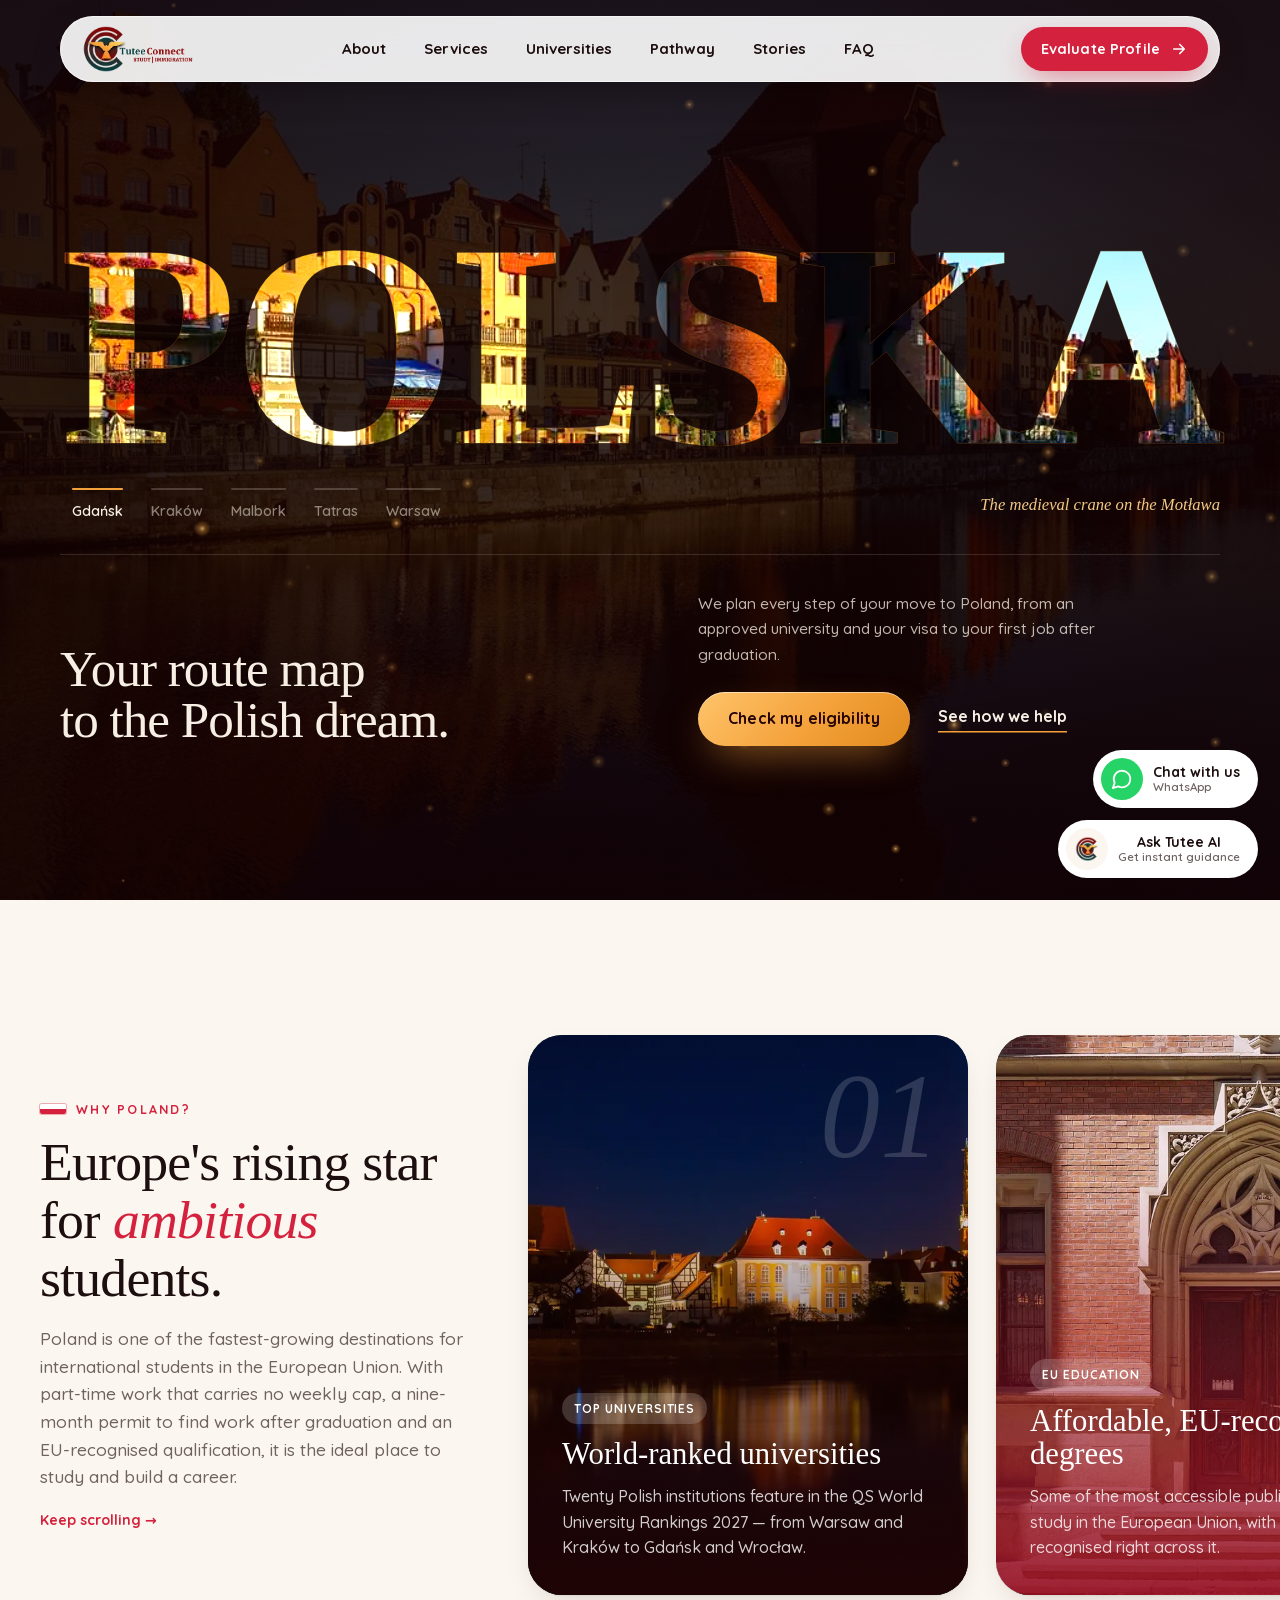
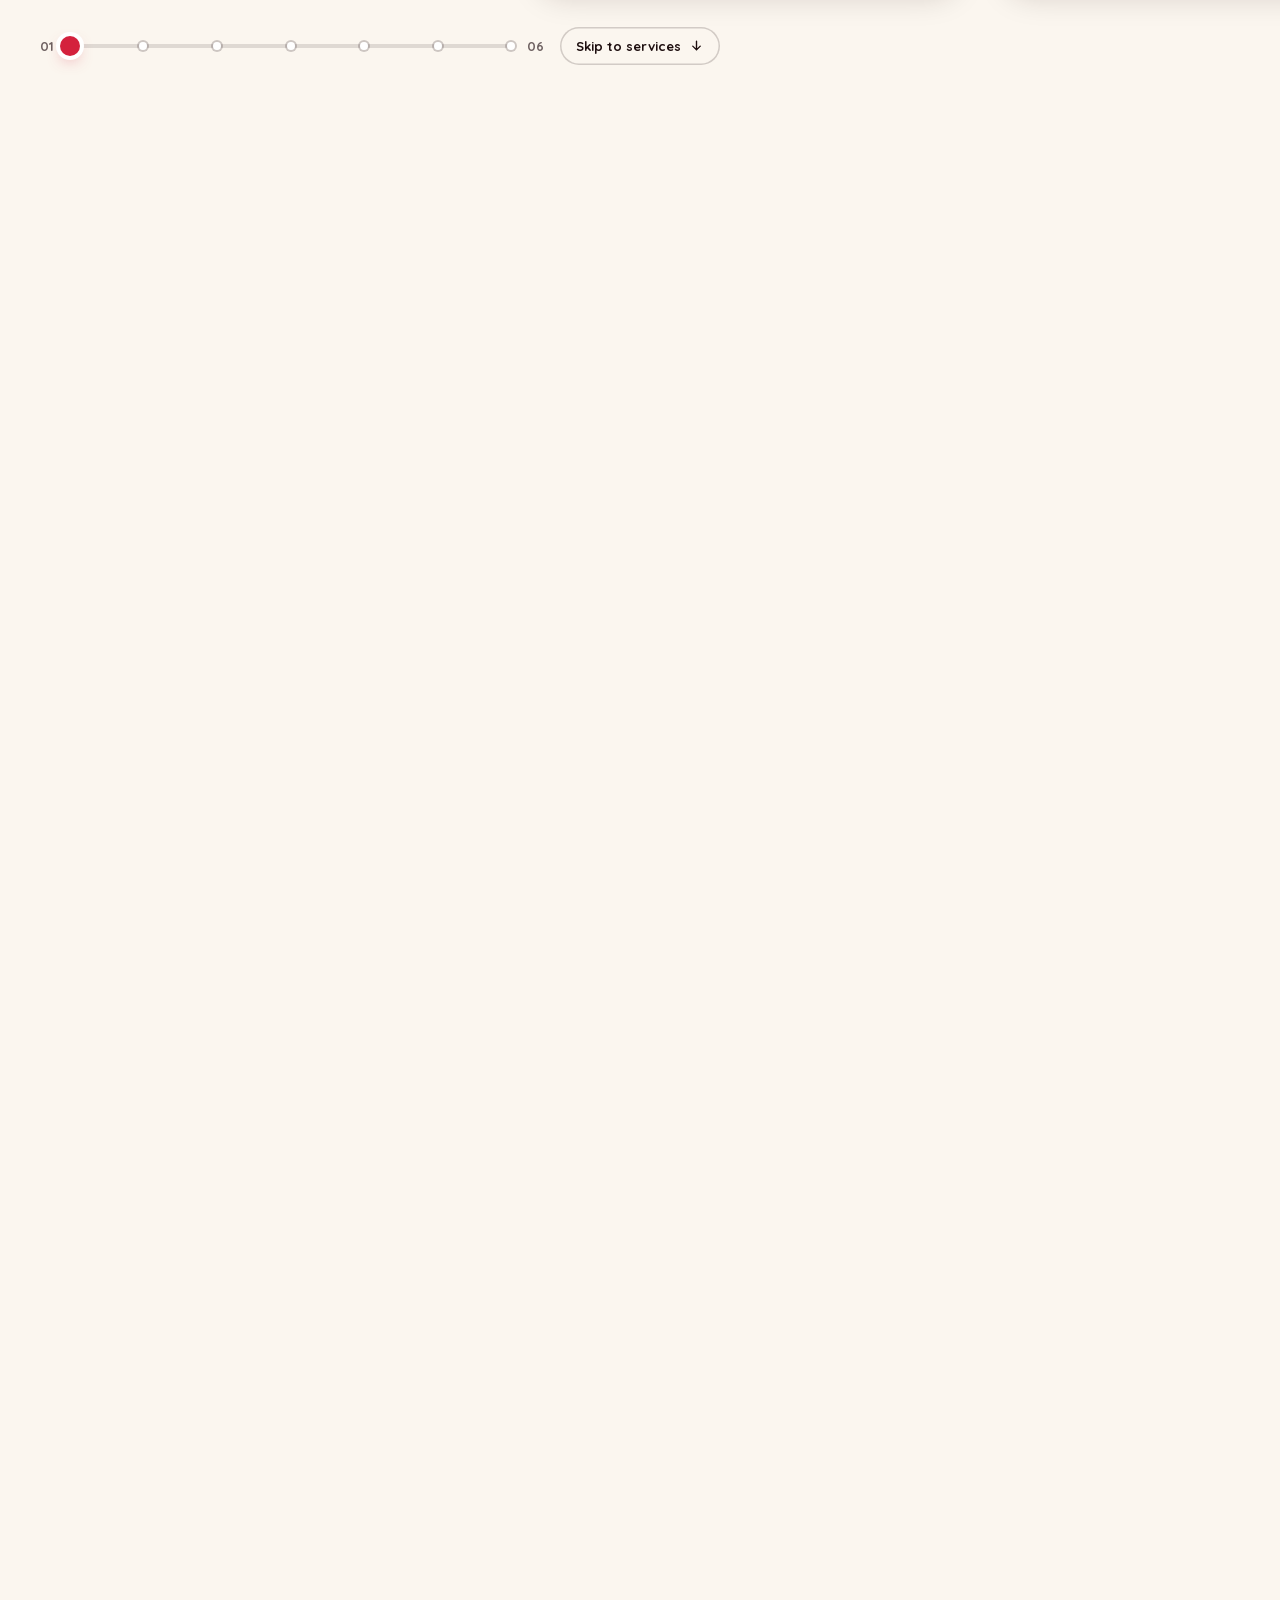
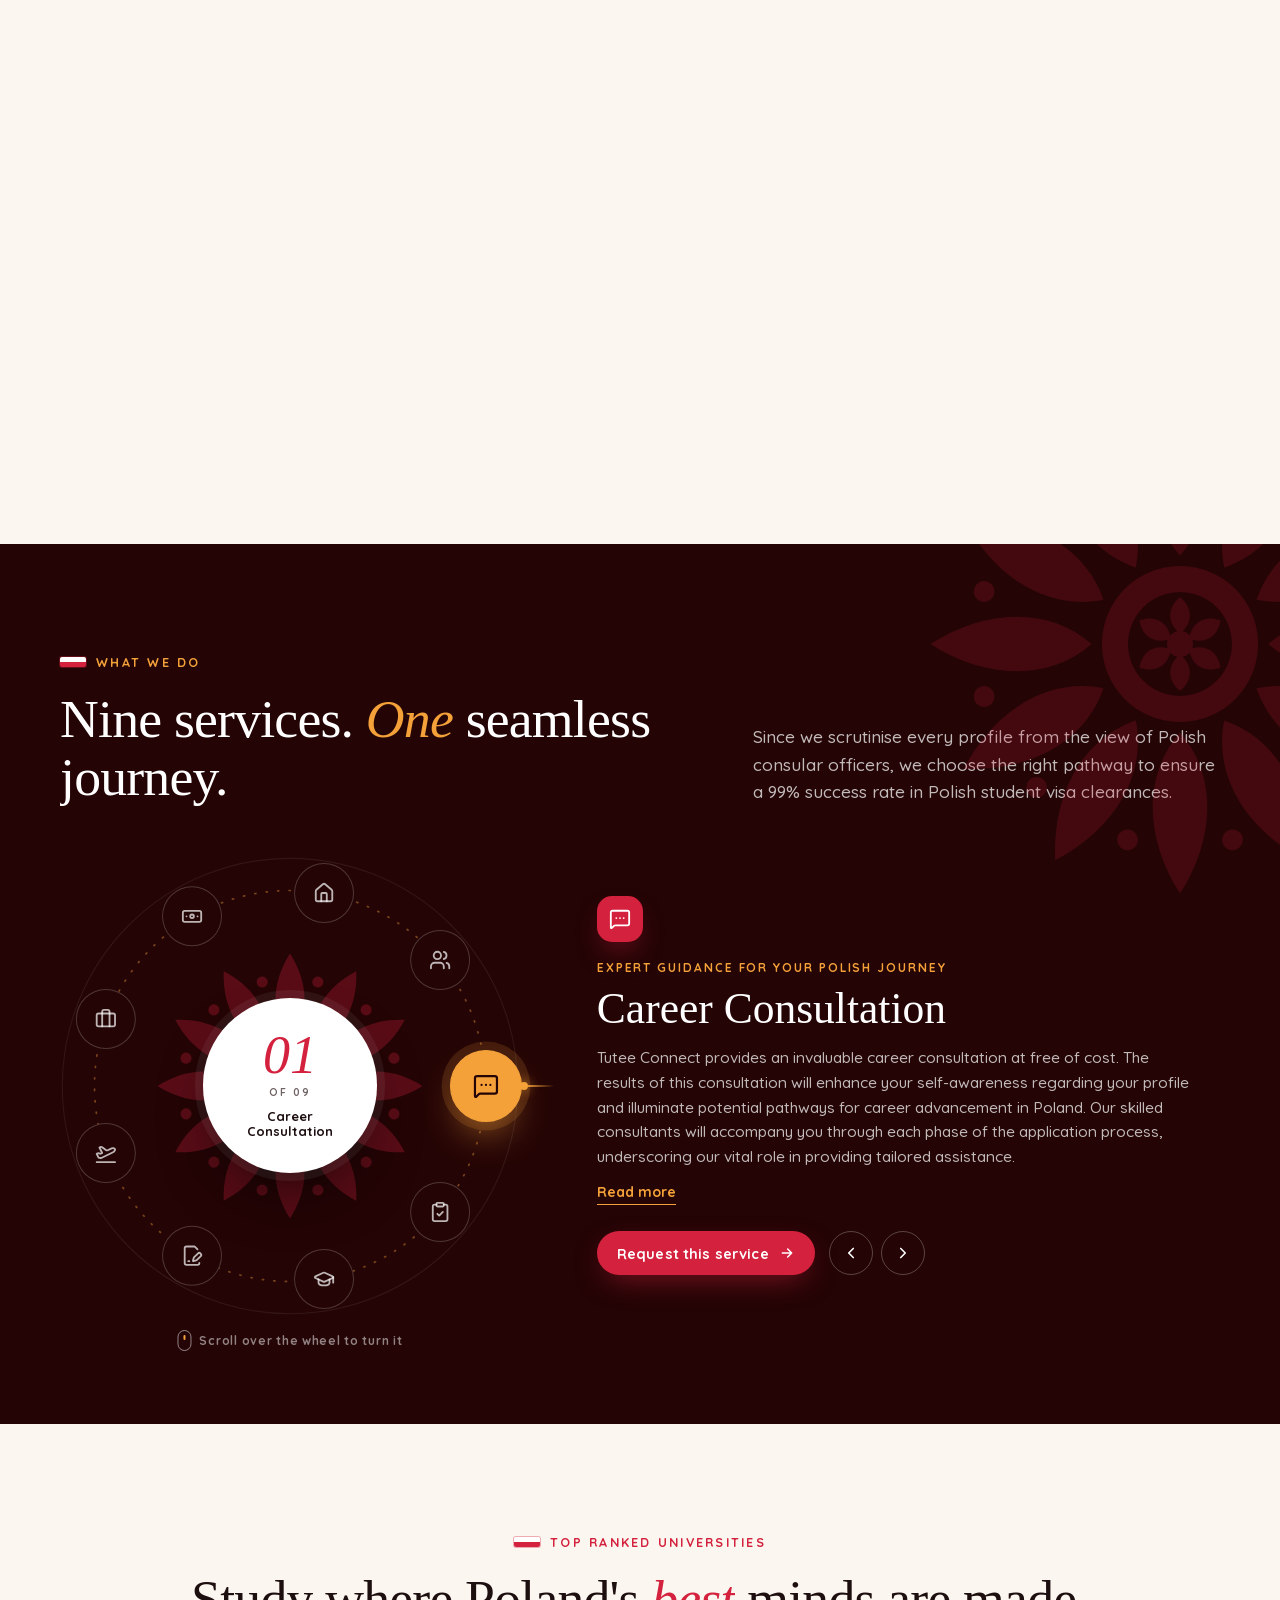
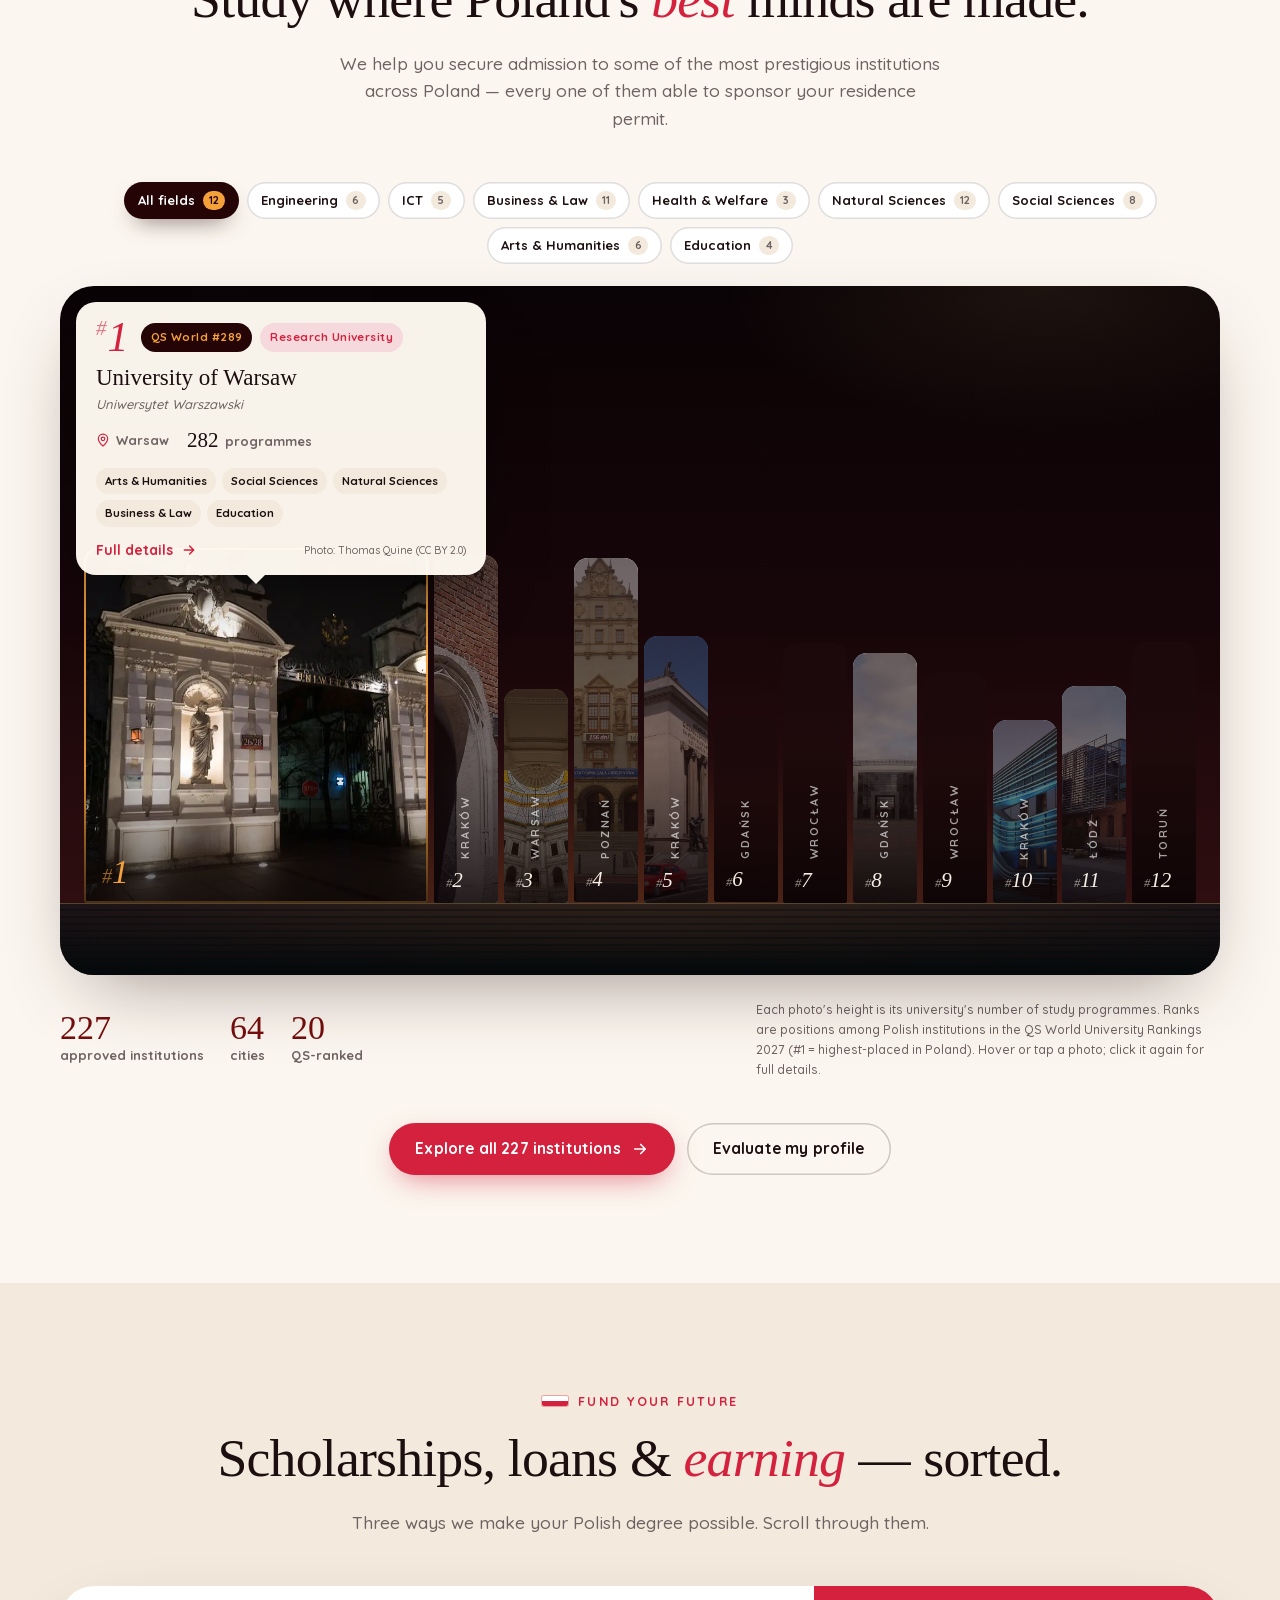
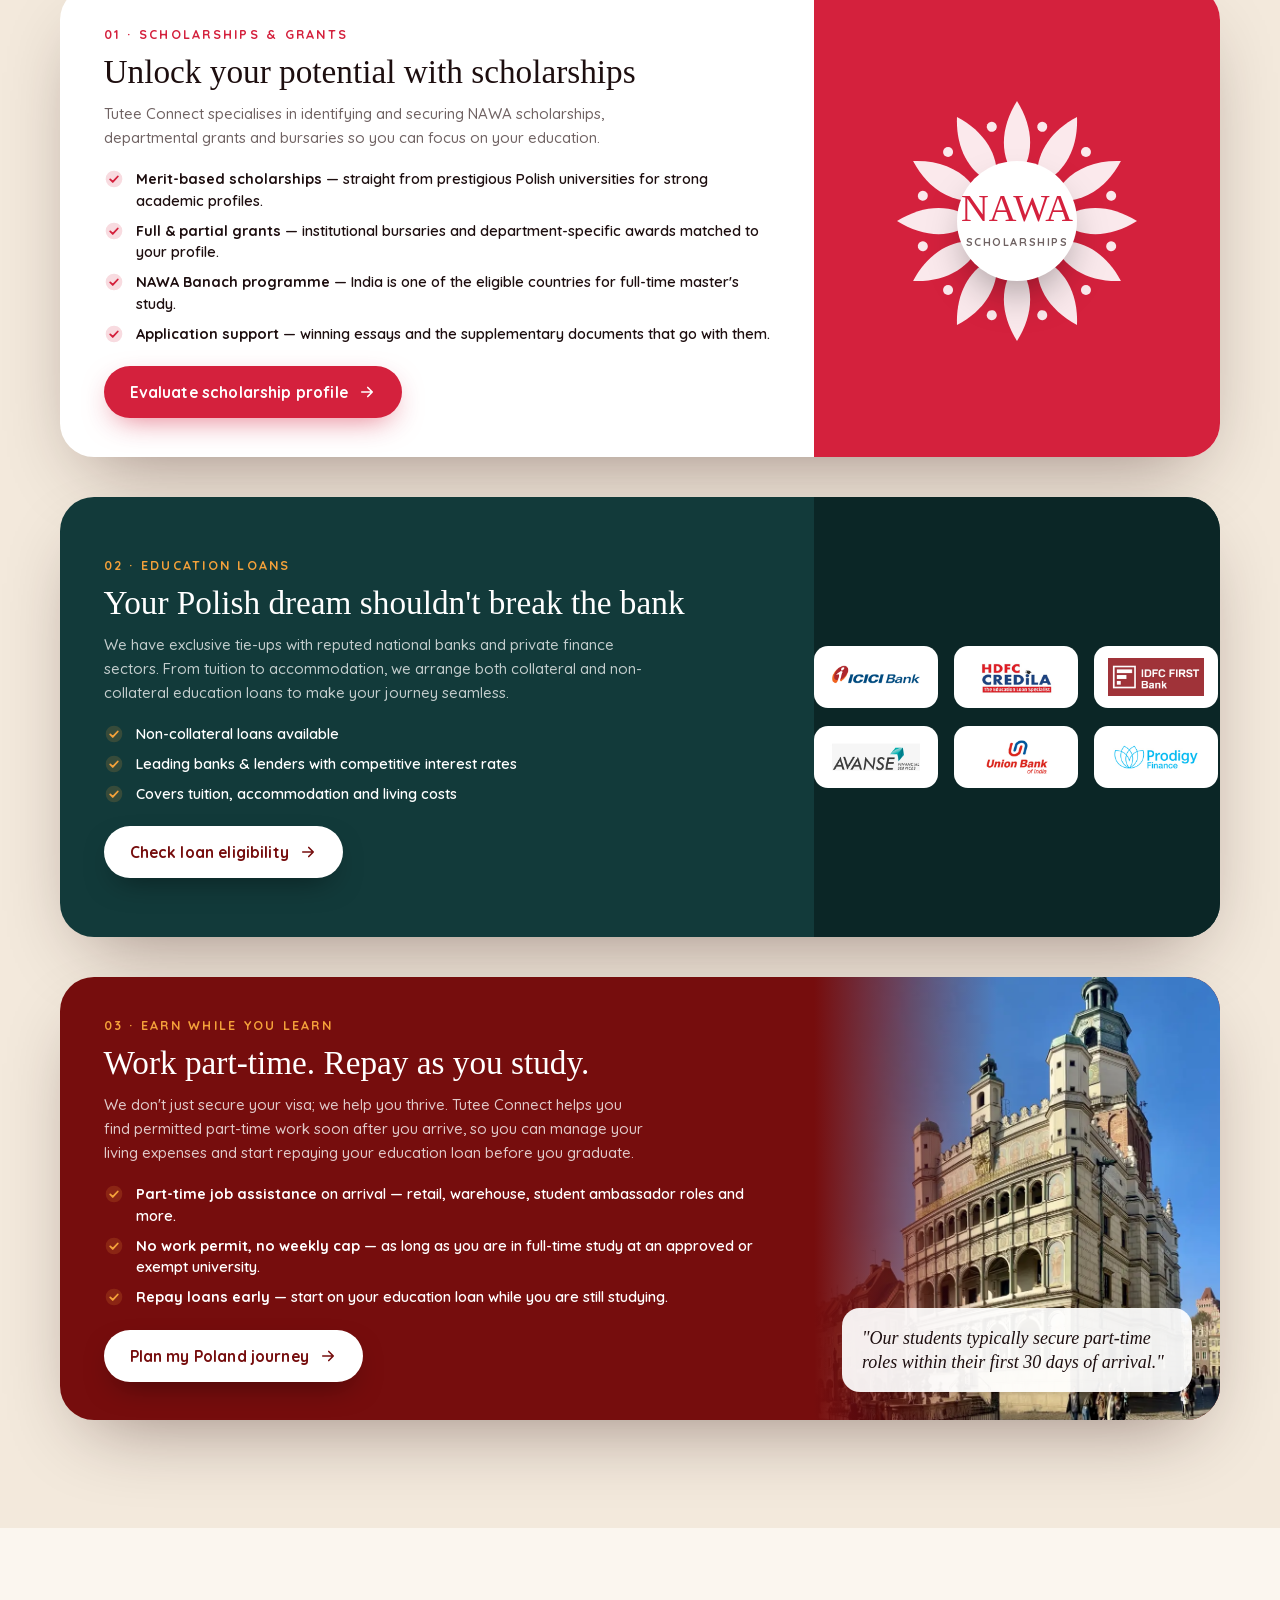
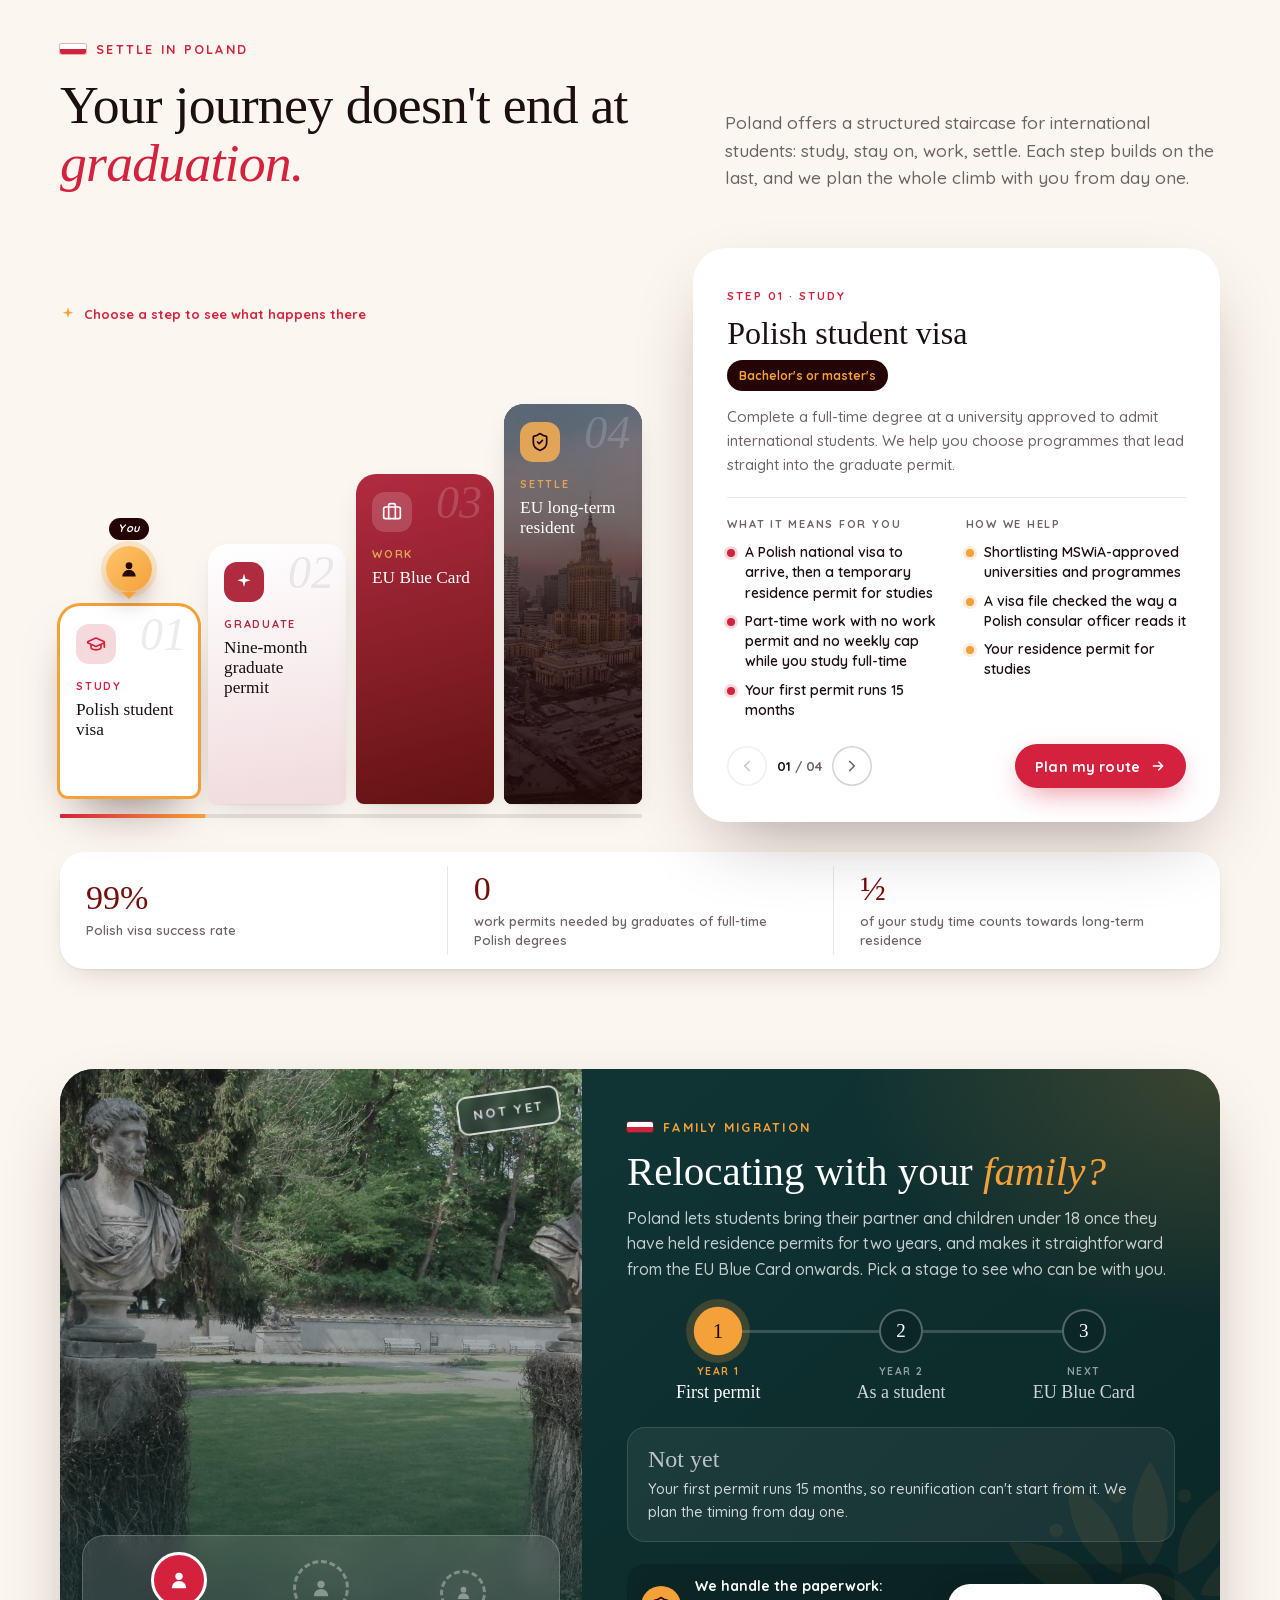
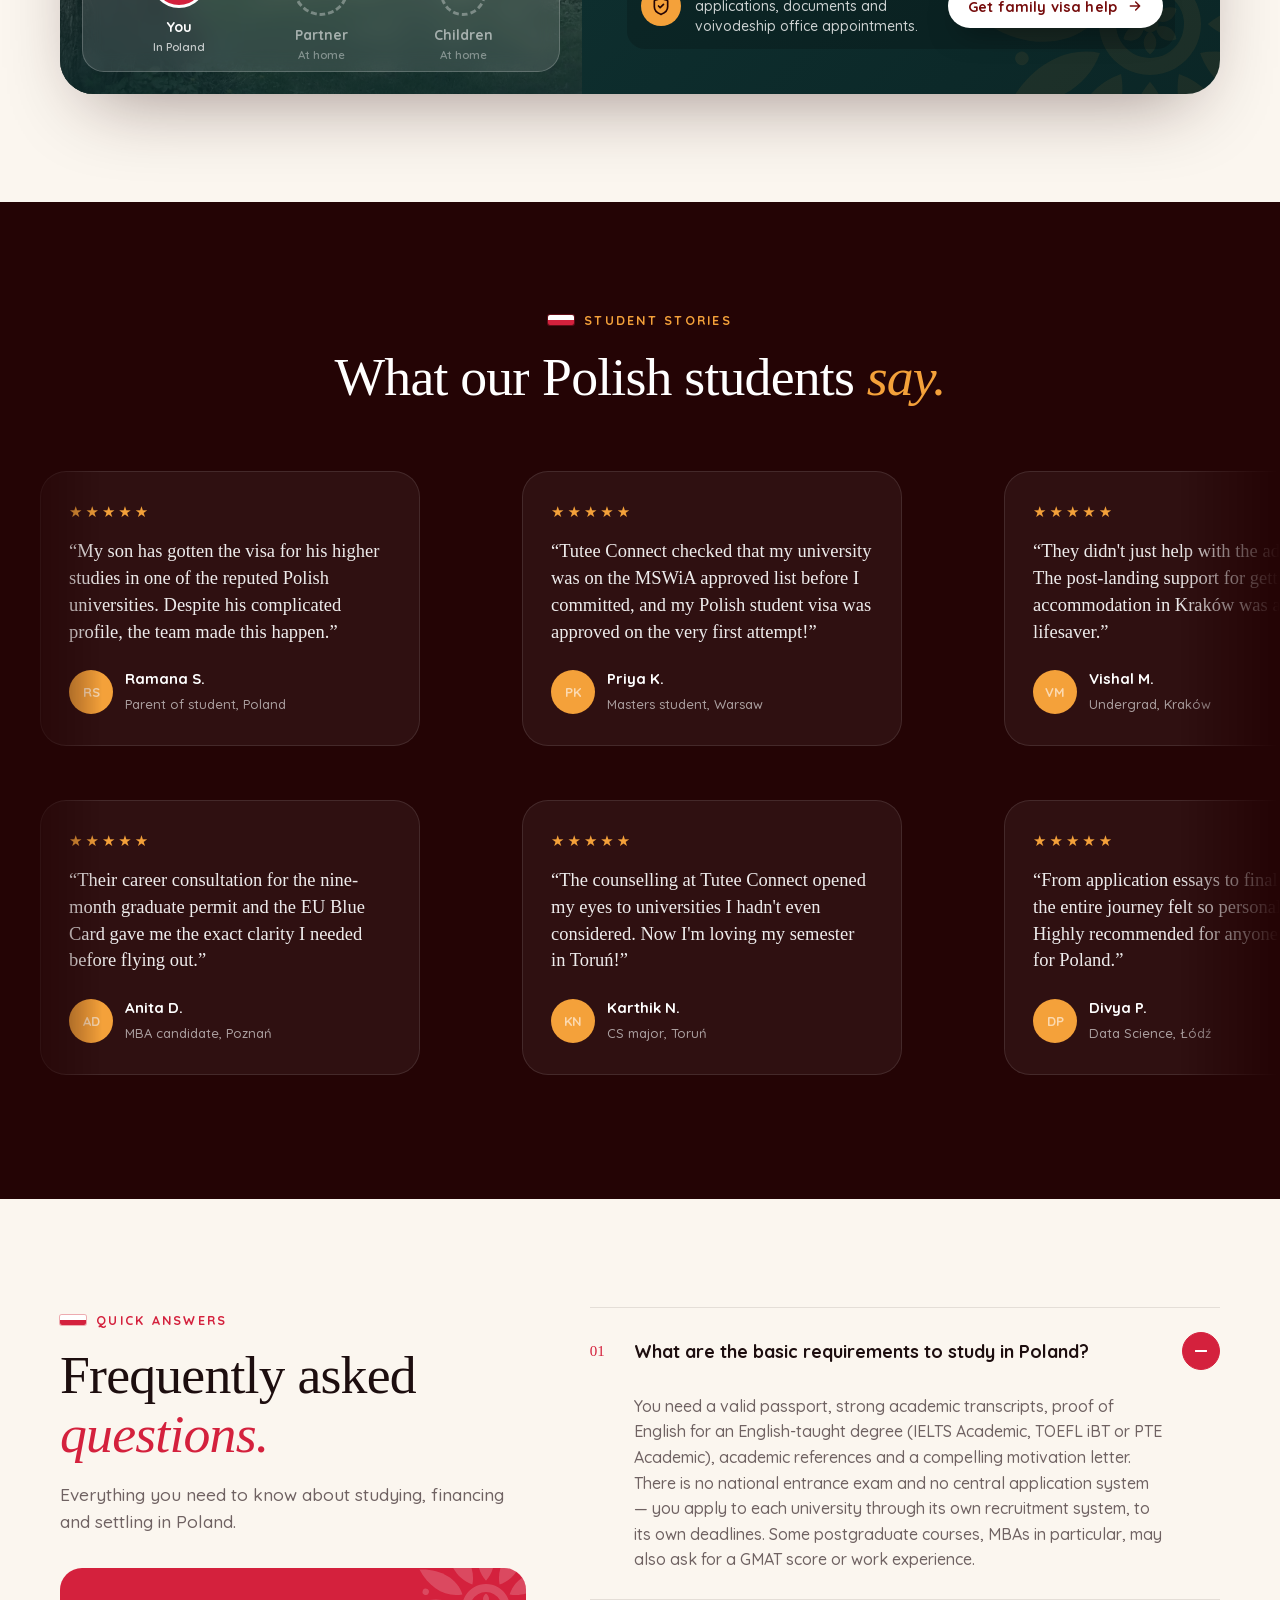
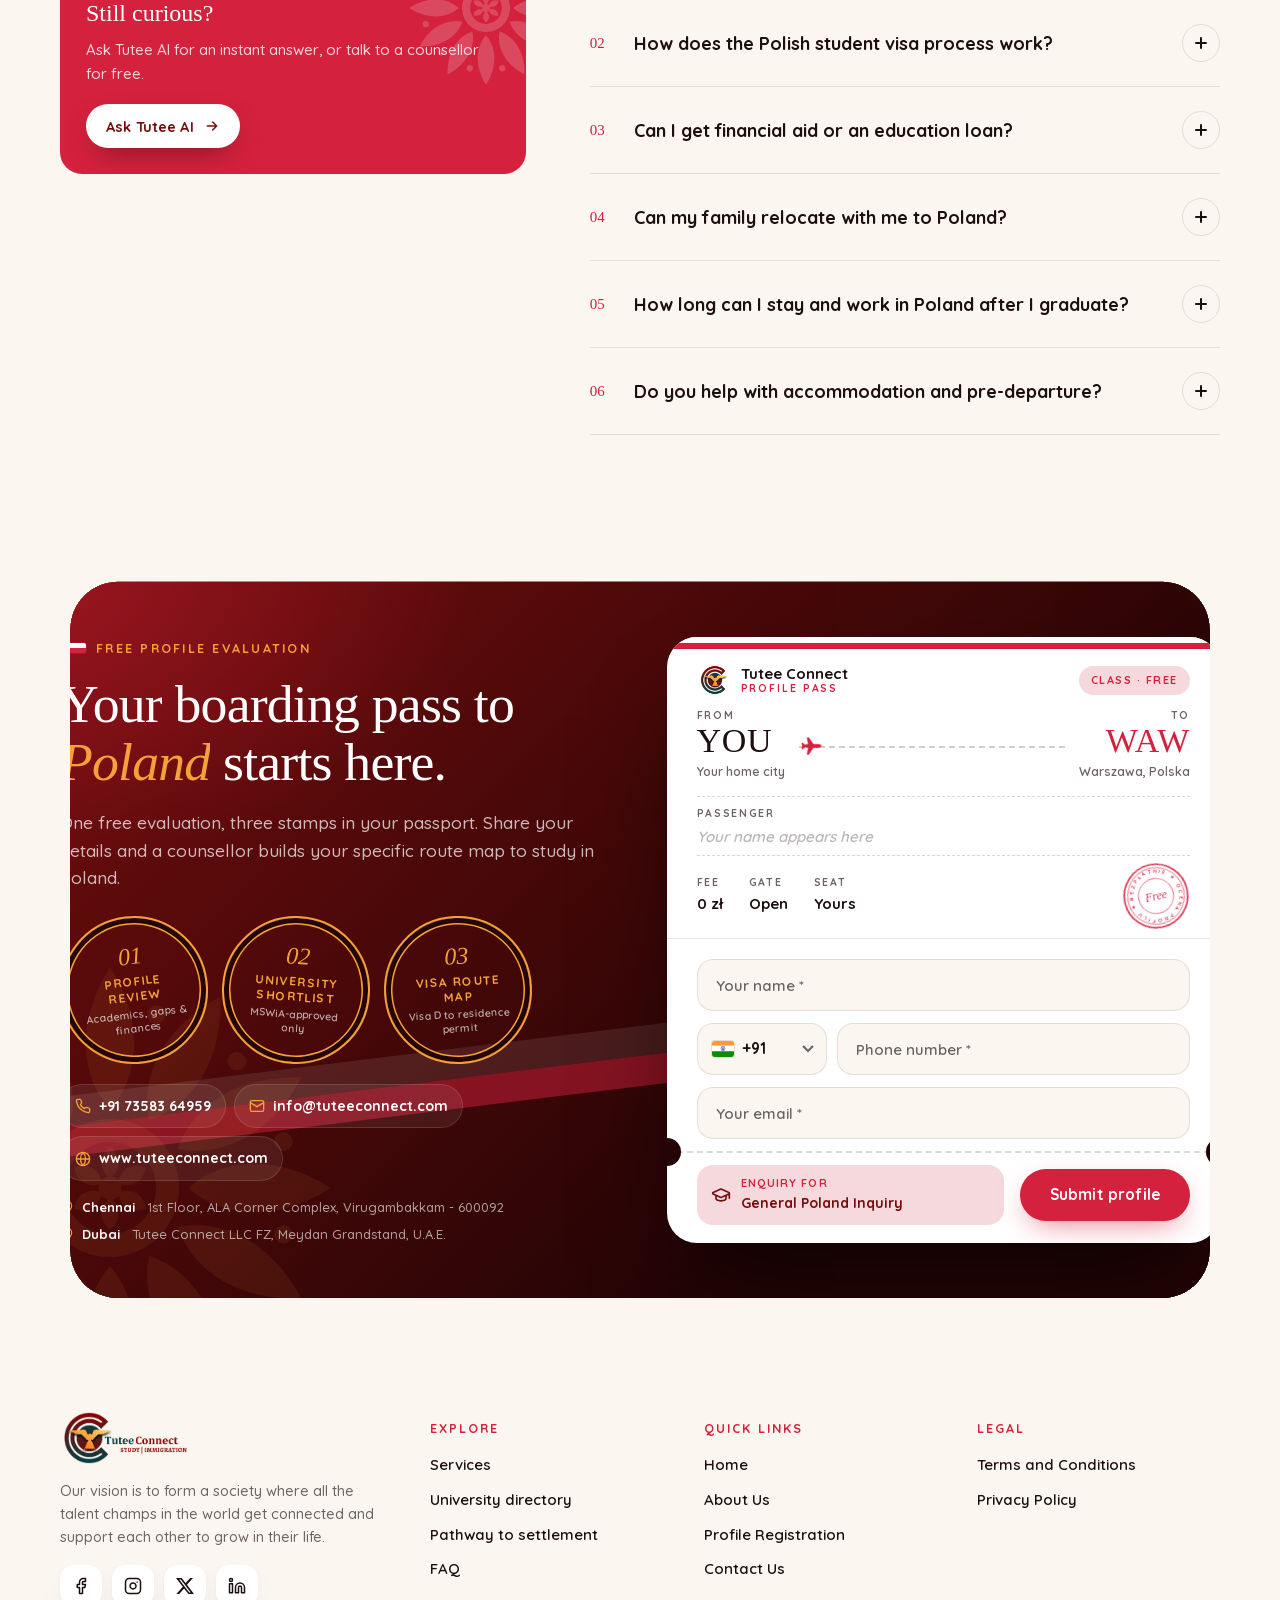
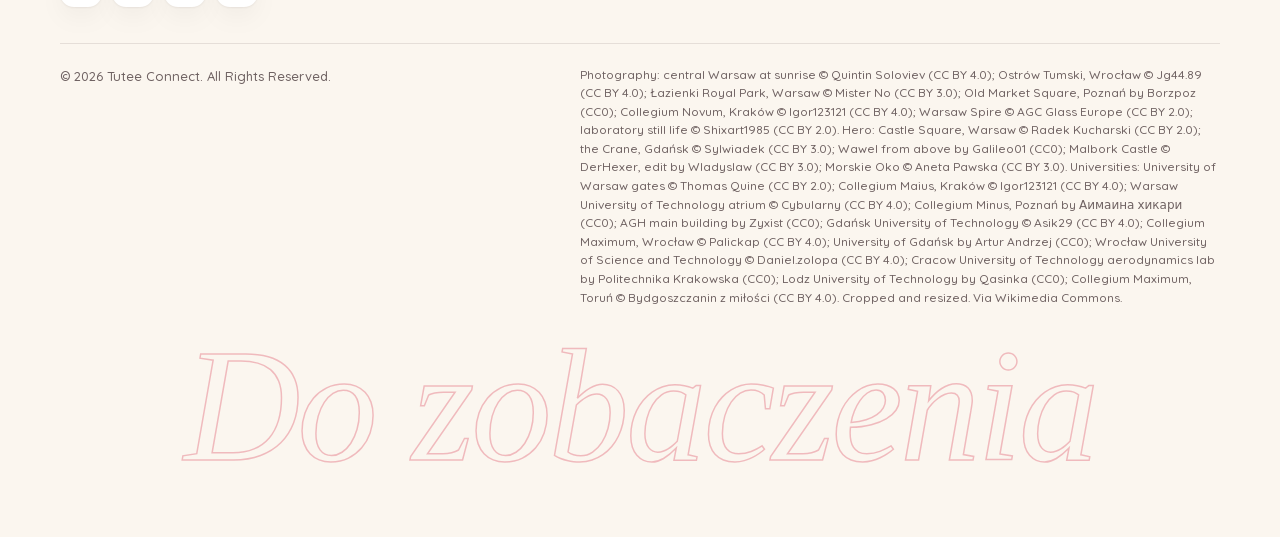
==== commit 67f49938: "Performance pass: half the download, no layout shift, smoother phones Stress-tested on seven profile" ====
--- a/index.html
+++ b/index.html
@@ -7,10 +7,10 @@
   <meta name="theme-color" content="#760d0d">
   <title>Tutee Connect — Study in Poland</title>
   <meta name="description" content="Poland education experts. End-to-end guidance for the Polish national visa and temporary residence permit for studies, admission to MSWiA-approved universities, NAWA scholarships, education loans, the nine-month graduate permit and the EU Blue Card. 99% visa success rate.">
-  <link rel="icon" href="./assets/img/logo/icon.png">
+  <link rel="icon" href="./assets/img/logo/icon-128.png">
   <link rel="stylesheet" href="./assets/css/quicksand.css">
   <link rel="stylesheet" href="./assets/css/site.css">
-  <link rel="preload" as="image" href="./assets/img/photos/hero/gdansk-crane.jpg" imagesrcset="./assets/img/photos/hero/gdansk-crane-1280.jpg 1280w, ./assets/img/photos/hero/gdansk-crane.jpg 2560w" imagesizes="100vw">
+  <link rel="preload" as="image" type="image/webp" href="./assets/img/photos/hero/gdansk-crane-1920.webp" imagesrcset="./assets/img/photos/hero/gdansk-crane-1280.webp 1280w, ./assets/img/photos/hero/gdansk-crane-1920.webp 1920w, ./assets/img/photos/hero/gdansk-crane.webp 2560w" imagesizes="100vw" fetchpriority="high">
   
 </head>
 <body class="home">
@@ -111,11 +111,11 @@
   <div class="im-frame" data-im-frame>
     <div class="im-stage" data-im-stage aria-hidden="true">
       <div class="im-photos" data-im-photos>
-        <figure class="on" data-city="Gdańsk" data-note="The medieval crane on the Motława"><img src="./assets/img/photos/hero/gdansk-crane.jpg" srcset="./assets/img/photos/hero/gdansk-crane-1280.jpg 1280w, ./assets/img/photos/hero/gdansk-crane.jpg 2560w" sizes="100vw" alt="The medieval crane and merchant houses on the Motława river in Gdańsk at golden hour" fetchpriority="high"></figure>
-        <figure data-city="Kraków" data-note="Wawel Castle above the Vistula"><img data-src="./assets/img/photos/hero/krakow-wawel.jpg" data-srcset="./assets/img/photos/hero/krakow-wawel-1280.jpg 1280w, ./assets/img/photos/hero/krakow-wawel.jpg 2560w" sizes="100vw" alt="Wawel Royal Castle above the Vistula river in Kraków"></figure>
-        <figure data-city="Malbork" data-note="The world's largest brick castle"><img data-src="./assets/img/photos/hero/malbork-castle.jpg" data-srcset="./assets/img/photos/hero/malbork-castle-1280.jpg 1280w, ./assets/img/photos/hero/malbork-castle.jpg 2560w" sizes="100vw" alt="Malbork Castle across the Nogat river"></figure>
-        <figure data-city="Tatra Mountains" data-short="Tatras" data-note="Morskie Oko at dawn"><img data-src="./assets/img/photos/hero/morskie-oko.jpg" data-srcset="./assets/img/photos/hero/morskie-oko-1280.jpg 1280w, ./assets/img/photos/hero/morskie-oko.jpg 2560w" sizes="100vw" alt="Morskie Oko lake reflecting the Tatra peaks at dawn"></figure>
-        <figure data-city="Warsaw" data-note="Castle Square and the Old Town by night"><img data-src="./assets/img/photos/hero/warsaw-old-town.jpg" data-srcset="./assets/img/photos/hero/warsaw-old-town-1280.jpg 1280w, ./assets/img/photos/hero/warsaw-old-town.jpg 2560w" sizes="100vw" alt="Castle Square in Warsaw at night, with Sigismund's Column and the Royal Castle"></figure>
+        <figure class="on" data-city="Gdańsk" data-note="The medieval crane on the Motława"><picture><source type="image/webp" srcset="./assets/img/photos/hero/gdansk-crane-1280.webp 1280w, ./assets/img/photos/hero/gdansk-crane-1920.webp 1920w, ./assets/img/photos/hero/gdansk-crane.webp 2560w" sizes="100vw"><img src="./assets/img/photos/hero/gdansk-crane.jpg" srcset="./assets/img/photos/hero/gdansk-crane-1280.jpg 1280w, ./assets/img/photos/hero/gdansk-crane-1920.jpg 1920w, ./assets/img/photos/hero/gdansk-crane.jpg 2560w" sizes="100vw" alt="The medieval crane and merchant houses on the Motława river in Gdańsk at golden hour" fetchpriority="high"></picture></figure>
+        <figure data-city="Kraków" data-note="Wawel Castle above the Vistula"><picture><source type="image/webp" data-srcset="./assets/img/photos/hero/krakow-wawel-1280.webp 1280w, ./assets/img/photos/hero/krakow-wawel-1920.webp 1920w, ./assets/img/photos/hero/krakow-wawel.webp 2560w" sizes="100vw"><img data-src="./assets/img/photos/hero/krakow-wawel.jpg" data-srcset="./assets/img/photos/hero/krakow-wawel-1280.jpg 1280w, ./assets/img/photos/hero/krakow-wawel-1920.jpg 1920w, ./assets/img/photos/hero/krakow-wawel.jpg 2560w" sizes="100vw" alt="Wawel Royal Castle above the Vistula river in Kraków"></picture></figure>
+        <figure data-city="Malbork" data-note="The world's largest brick castle"><picture><source type="image/webp" data-srcset="./assets/img/photos/hero/malbork-castle-1280.webp 1280w, ./assets/img/photos/hero/malbork-castle-1920.webp 1920w, ./assets/img/photos/hero/malbork-castle.webp 2560w" sizes="100vw"><img data-src="./assets/img/photos/hero/malbork-castle.jpg" data-srcset="./assets/img/photos/hero/malbork-castle-1280.jpg 1280w, ./assets/img/photos/hero/malbork-castle-1920.jpg 1920w, ./assets/img/photos/hero/malbork-castle.jpg 2560w" sizes="100vw" alt="Malbork Castle across the Nogat river"></picture></figure>
+        <figure data-city="Tatra Mountains" data-short="Tatras" data-note="Morskie Oko at dawn"><picture><source type="image/webp" data-srcset="./assets/img/photos/hero/morskie-oko-1280.webp 1280w, ./assets/img/photos/hero/morskie-oko-1920.webp 1920w, ./assets/img/photos/hero/morskie-oko.webp 2560w" sizes="100vw"><img data-src="./assets/img/photos/hero/morskie-oko.jpg" data-srcset="./assets/img/photos/hero/morskie-oko-1280.jpg 1280w, ./assets/img/photos/hero/morskie-oko-1920.jpg 1920w, ./assets/img/photos/hero/morskie-oko.jpg 2560w" sizes="100vw" alt="Morskie Oko lake reflecting the Tatra peaks at dawn"></picture></figure>
+        <figure data-city="Warsaw" data-note="Castle Square and the Old Town by night"><picture><source type="image/webp" data-srcset="./assets/img/photos/hero/warsaw-old-town-1280.webp 1280w, ./assets/img/photos/hero/warsaw-old-town-1920.webp 1920w, ./assets/img/photos/hero/warsaw-old-town.webp 2560w" sizes="100vw"><img data-src="./assets/img/photos/hero/warsaw-old-town.jpg" data-srcset="./assets/img/photos/hero/warsaw-old-town-1280.jpg 1280w, ./assets/img/photos/hero/warsaw-old-town-1920.jpg 1920w, ./assets/img/photos/hero/warsaw-old-town.jpg 2560w" sizes="100vw" alt="Castle Square in Warsaw at night, with Sigismund's Column and the Royal Castle"></picture></figure>
       </div>
       <div class="im-grade"></div>
     </div>
@@ -159,42 +159,42 @@
           <p class="lede" data-reveal style="--d:.3s;font-size:14px;font-weight:700;color:var(--red)"><span class="only-desk">Keep scrolling →</span><span class="only-mob">Swipe to explore →</span></p>
         </div>
         <article class="why-card photo">
-          <img src="./assets/img/photos/poland-city.jpg" alt="" loading="lazy">
+          <picture><source type="image/webp" srcset="./assets/img/photos/poland-city.webp"><img src="./assets/img/photos/poland-city.jpg" alt="" loading="lazy" decoding="async"></picture>
           <span class="num">01</span>
           <span class="tag">Top universities</span>
           <h3>World-ranked universities</h3>
           <p>Twenty Polish institutions feature in the QS World University Rankings 2027 — from Warsaw and Kraków to Gdańsk and Wrocław.</p>
         </article>
         <article class="why-card photo tint-red">
-          <img src="./assets/img/photos/why-degrees.jpg" alt="" loading="lazy">
+          <picture><source type="image/webp" srcset="./assets/img/photos/why-degrees.webp"><img src="./assets/img/photos/why-degrees.jpg" alt="" loading="lazy" decoding="async"></picture>
           <span class="num">02</span>
           <span class="tag">EU education</span>
           <h3>Affordable, EU-recognised degrees</h3>
           <p>Some of the most accessible public-university study in the European Union, with qualifications recognised right across it.</p>
         </article>
         <article class="why-card photo">
-          <img src="./assets/img/photos/students-campus.jpg" alt="" loading="lazy">
+          <picture><source type="image/webp" srcset="./assets/img/photos/students-campus.webp"><img src="./assets/img/photos/students-campus.jpg" alt="" loading="lazy" decoding="async"></picture>
           <span class="num">03</span>
           <span class="tag">Graduate permit</span>
           <h3>Nine months to launch your career</h3>
           <p>Stay on after graduation to find work or start a business — no sponsor required, and graduates of full-time Polish degrees need no work permit.</p>
         </article>
         <article class="why-card photo tint-teal">
-          <img src="./assets/img/photos/why-work.jpg" alt="" loading="lazy">
+          <picture><source type="image/webp" srcset="./assets/img/photos/why-work.webp"><img src="./assets/img/photos/why-work.jpg" alt="" loading="lazy" decoding="async"></picture>
           <span class="num">04</span>
           <span class="tag">Work rights</span>
           <h3>Work with no weekly cap</h3>
           <p>Full-time students at approved or exempt universities need no work permit and face no hour limit. Part-time, postgraduate and MBA study do not qualify.</p>
         </article>
         <article class="why-card photo">
-          <img src="./assets/img/photos/team-working.jpg" alt="" loading="lazy">
+          <picture><source type="image/webp" srcset="./assets/img/photos/team-working.webp"><img src="./assets/img/photos/team-working.jpg" alt="" loading="lazy" decoding="async"></picture>
           <span class="num">05</span>
           <span class="tag">Practical learning</span>
           <h3>Diverse curriculum, hands-on teaching</h3>
           <p>A distinctive, diverse curriculum with a high level of practical instruction — for students from every stream.</p>
         </article>
         <article class="why-card photo tint-wine">
-          <img src="./assets/img/photos/why-research.jpg" alt="" loading="lazy">
+          <picture><source type="image/webp" srcset="./assets/img/photos/why-research.webp"><img src="./assets/img/photos/why-research.jpg" alt="" loading="lazy" decoding="async"></picture>
           <span class="num">06</span>
           <span class="tag">Research</span>
           <h3>Doctoral schools that fund you</h3>
@@ -334,10 +334,10 @@
         </div>
         <div class="visual" aria-label="Our lending partners">
           <div class="logo-row" data-logo-row>
-            <img src="./assets/img/loan-partner/icici.png" alt="ICICI Bank" loading="lazy"><img src="./assets/img/loan-partner/hdfc-credila.jpg" alt="HDFC Credila" loading="lazy"><img src="./assets/img/loan-partner/idfc.jpg" alt="IDFC First Bank" loading="lazy"><img src="./assets/img/loan-partner/incred.jpg" alt="InCred" loading="lazy"><img src="./assets/img/loan-partner/auxilo.jpg" alt="Auxilo" loading="lazy">
+            <img src="./assets/img/loan-partner/icici.png" alt="ICICI Bank" loading="lazy" decoding="async"><img src="./assets/img/loan-partner/hdfc-credila.jpg" alt="HDFC Credila" loading="lazy" decoding="async"><img src="./assets/img/loan-partner/idfc.jpg" alt="IDFC First Bank" loading="lazy" decoding="async"><img src="./assets/img/loan-partner/incred.jpg" alt="InCred" loading="lazy" decoding="async"><img src="./assets/img/loan-partner/auxilo.jpg" alt="Auxilo" loading="lazy" decoding="async">
           </div>
           <div class="logo-row rev" data-logo-row>
-            <img src="./assets/img/loan-partner/avanse.jpg" alt="Avanse" loading="lazy"><img src="./assets/img/loan-partner/union.jpg" alt="Union Bank" loading="lazy"><img src="./assets/img/loan-partner/prodigy.jpg" alt="Prodigy Finance" loading="lazy"><img src="./assets/img/loan-partner/axis.jpg" alt="Axis Bank" loading="lazy"><img src="./assets/img/loan-partner/mpower.jpg" alt="MPOWER Financing" loading="lazy">
+            <img src="./assets/img/loan-partner/avanse.jpg" alt="Avanse" loading="lazy" decoding="async"><img src="./assets/img/loan-partner/union.jpg" alt="Union Bank" loading="lazy" decoding="async"><img src="./assets/img/loan-partner/prodigy.jpg" alt="Prodigy Finance" loading="lazy" decoding="async"><img src="./assets/img/loan-partner/axis.jpg" alt="Axis Bank" loading="lazy" decoding="async"><img src="./assets/img/loan-partner/mpower.jpg" alt="MPOWER Financing" loading="lazy" decoding="async">
           </div>
         </div>
       </article>
@@ -355,7 +355,7 @@
           <a class="btn light" href="#contact" data-scroll-to="contact">Plan my Poland journey <svg class="arrow" width="18" height="18"><use href="#i-arrow"/></svg></a>
         </div>
         <div class="visual">
-          <img src="./assets/img/photos/team-working.jpg" alt="Old Market Square in Poznań" loading="lazy">
+          <picture><source type="image/webp" srcset="./assets/img/photos/team-working.webp"><img src="./assets/img/photos/team-working.jpg" alt="Old Market Square in Poznań" loading="lazy" decoding="async"></picture>
           <div class="quote">"Our students typically secure part-time roles within their first 30 days of arrival."</div>
         </div>
       </article>
@@ -398,7 +398,7 @@
             <span class="cs-t">EU Blue Card</span>
           </button>
           <button type="button" class="cs s4" role="tab" aria-selected="false" aria-controls="cp-3" id="cs-3" data-step style="--step:3">
-            <img src="./assets/img/photos/students-campus.jpg" alt="" loading="lazy">
+            <picture><source type="image/webp" srcset="./assets/img/photos/students-campus.webp"><img src="./assets/img/photos/students-campus.jpg" alt="" loading="lazy" decoding="async"></picture>
             <span class="cs-n">04</span>
             <span class="cs-ico"><svg width="20" height="20"><use href="#i-shield"/></svg></span>
             <span class="cs-kick">Settle</span>
@@ -499,7 +499,7 @@
     <div class="fam" data-fam data-st="0" data-reveal>
       <svg class="fam-rosette" viewBox="0 0 200 200" aria-hidden="true"><use href="#rosette"/></svg>
       <div class="fam-scene">
-        <img src="./assets/img/photos/family.jpg" alt="Łazienki Royal Park in Warsaw" loading="lazy">
+        <picture><source type="image/webp" srcset="./assets/img/photos/family.webp"><img src="./assets/img/photos/family.jpg" alt="Łazienki Royal Park in Warsaw" loading="lazy" decoding="async"></picture>
         <span class="fam-stamp" aria-hidden="true"><span>Not yet</span><span>Welcome</span><span>Simplest route</span></span>
         <svg class="fam-plane" width="34" height="34" aria-hidden="true"><use href="#i-plane"/></svg>
         <div class="fam-people" aria-hidden="true">
@@ -641,7 +641,7 @@
       <div class="ticket" data-reveal>
         <div class="ticket-flag" aria-hidden="true"></div>
         <div class="ticket-top">
-          <div class="ticket-brand"><img src="./assets/img/logo/icon.png" alt="" width="34" height="34"><span>Tutee Connect<small>Profile pass</small></span></div>
+          <div class="ticket-brand"><img src="./assets/img/logo/icon-128.png" alt="" width="34" height="34"><span>Tutee Connect<small>Profile pass</small></span></div>
           <span class="ticket-class">Class · Free</span>
         </div>
         <div class="ticket-route" aria-hidden="true">
@@ -699,7 +699,7 @@
   <div class="wrap">
     <div class="footer-top">
       <div>
-        <a class="brand" href="./index.html" data-scroll-top aria-label="Back to top"><img src="./assets/img/logo/logo.png" alt="Tutee Connect" width="196" height="76" loading="lazy"></a>
+        <a class="brand" href="./index.html" data-scroll-top aria-label="Back to top"><img src="./assets/img/logo/logo.png" alt="Tutee Connect" width="196" height="76" loading="lazy" decoding="async"></a>
         <p>Our vision is to form a society where all the talent champs in the world get connected and support each other to grow in their life.</p>
         <div class="socials">
           <a href="https://www.facebook.com/tuteeconnect" target="_blank" rel="noopener noreferrer" aria-label="Facebook"><svg><use href="#i-fb"/></svg></a>
@@ -748,14 +748,14 @@
     <span class="txt">Chat with us<small>WhatsApp</small></span>
   </a>
   <button class="fab ai" type="button" data-chat-open aria-label="Ask Tutee AI">
-    <span class="ico"><img src="./assets/img/logo/icon.png" alt=""></span>
+    <span class="ico"><img src="./assets/img/logo/icon-128.png" alt=""></span>
     <span class="txt">Ask Tutee AI<small>Get instant guidance</small></span>
   </button>
 </div>
 
 <section class="chat" data-chat-panel aria-label="Tutee AI counsellor" role="dialog">
   <div class="chat-head">
-    <div class="av"><img src="./assets/img/logo/icon.png" alt=""></div>
+    <div class="av"><img src="./assets/img/logo/icon-128.png" alt=""></div>
     <div><b>Tutee AI</b><small>Expert counsellor · Online</small></div>
     <div class="tools">
       <button type="button" data-chat-reset aria-label="Restart conversation"><svg width="16" height="16"><use href="#i-reset"/></svg></button>
@@ -781,8 +781,8 @@
 </section>
 
 
-<script src="./assets/js/services-data.js"></script>
-<script src="./assets/js/universities-data.js"></script>
+<script src="./assets/js/services-data.js" defer></script>
+<script src="./assets/js/universities-data.js" defer></script>
 <script src="./assets/js/main.js" defer></script>
 </body>
 </html>
--- a/assets/css/site.css
+++ b/assets/css/site.css
@@ -100,7 +100,6 @@
   overflow: hidden; isolation: isolate;
   transition: transform .5s var(--ease), box-shadow .5s var(--ease), background .3s;
   box-shadow: 0 10px 30px -10px rgba(212, 33, 61, .65);
-  will-change: transform;
 }
 .btn::before {
   content: ""; position: absolute; inset: 0; z-index: -1;
@@ -759,7 +758,7 @@
 .cs.s4 img { position: absolute; inset: 0; width: 100%; height: 100%; object-fit: cover; transform: scale(1.08); transition: transform 1.2s var(--ease); }
 .cs.s4:hover img { transform: scale(1.02); }
 .cs.s4::after { content: ""; position: absolute; inset: 0; background: linear-gradient(180deg, rgba(36, 4, 5, .45), rgba(36, 4, 5, .92)); }
-.cs > *:not(img) { position: relative; z-index: 1; }
+.cs > *:not(img):not(picture) { position: relative; z-index: 1; }
 .cs-n { position: absolute !important; right: 12px; top: 6px; font-family: var(--serif); font-style: italic; font-size: 46px; line-height: 1; color: rgba(29, 14, 15, .08); }
 .s3 .cs-n, .s4 .cs-n { color: rgba(255, 255, 255, .16); }
 .cs-ico { width: 40px; height: 40px; border-radius: 13px; display: grid; place-items: center; background: var(--red-soft); color: var(--red); }
@@ -1084,10 +1083,11 @@
 .ticket-route span { font-size: 12.5px; font-weight: 600; color: var(--muted); }
 .ticket-route .to { text-align: right; }
 .ticket-route .to b { color: var(--red); }
-.ticket-path { position: relative; height: 22px; color: var(--red); }
+.ticket-path { position: relative; height: 22px; color: var(--red); container-type: inline-size; }
 .ticket-path i { position: absolute; left: 0; right: 0; top: 50%; border-top: 2px dashed rgba(29, 14, 15, .2); }
-.ticket-path svg { position: absolute; top: 0; left: 0; transform: rotate(45deg); animation: ticket-fly 5s var(--ease-in-out) infinite; }
-@keyframes ticket-fly { 0% { left: 0; opacity: 0; } 12% { opacity: 1; } 80% { opacity: 1; } 100% { left: calc(100% - 22px); opacity: 0; } }
+.ticket-path svg { position: absolute; top: 0; left: 0; transform: rotate(45deg); animation: ticket-fly 5s var(--ease-in-out) infinite; will-change: transform; }
+/* moved by transform, not left: no layout on every frame (the path's width comes from cqw) */
+@keyframes ticket-fly { 0% { transform: translateX(0) rotate(45deg); opacity: 0; } 12% { opacity: 1; } 80% { opacity: 1; } 100% { transform: translateX(calc(100cqw - 22px)) rotate(45deg); opacity: 0; } }
 .ticket-pax { margin: 10px 30px 0; padding: 12px 0 10px; border-top: 1px dashed rgba(29, 14, 15, .16); border-bottom: 1px dashed rgba(29, 14, 15, .16); }
 .ticket-pax small { display: block; font-size: 10.5px; font-weight: 700; letter-spacing: .16em; text-transform: uppercase; color: var(--muted); }
 .ticket-pax b {
@@ -1911,6 +1911,24 @@
   .btn.im-gold { min-height: 50px; padding: 0 22px; font-size: 15px; }
   .im-link { font-size: 14px; white-space: nowrap; }
 }
+/* phones and upright tablets: the screen is taller than the word and copy, so instead of a
+   dark band above and below them, the landmark shows clearly at the top and the word,
+   places and copy sit together in the lower part, over a veil that darkens only there */
+@media (max-width: 860px) and (orientation: portrait) {
+  .im { justify-content: flex-end; }
+  .im-veil { background: linear-gradient(180deg, rgba(18, 1, 2, .22), rgba(18, 1, 2, .3)); }
+  .pl-body { padding-top: 0; padding-bottom: calc(26px + env(safe-area-inset-bottom)); }
+  /* the dark backdrop follows the text block, so the word always reads, however tall the phone */
+  .pl-body::before {
+    content: ""; position: absolute; z-index: -1; left: 50%; width: 100vw; margin-left: -50vw; top: -110px; bottom: 0; pointer-events: none;
+    background: linear-gradient(180deg, rgba(18, 1, 2, 0), rgba(18, 1, 2, .86) 110px, rgba(18, 1, 2, .95));
+  }
+  .btn.im-gold { white-space: nowrap; }
+}
+@media (max-width: 360px) {
+  .btn.im-gold { padding: 0 18px; font-size: 14.5px; }
+  .im-cta { gap: 12px; }
+}
 /* the floating chat buttons wait until the hero scrolls away, where they'd cover its controls */
 @media (max-width: 1180px) {
   .fab-wrap { transition: opacity .4s var(--ease), transform .4s var(--ease); }
@@ -1941,7 +1959,7 @@
   .dial { --D: clamp(340px, calc(100vh - 340px), 460px); --R: calc(var(--D) * .426); }
   /* universities: the skyline takes the height that's left once the card and filters are in */
   .sky-scene { padding-top: 262px; }
-  .sky-line { height: clamp(170px, calc(100vh - 520px), 400px); }
+  .sky-line { height: clamp(170px, calc(100vh - 545px), 400px); }
   .sky-water { height: clamp(44px, 8vh, 84px); }
   /* family */
   .fam-scene { min-height: clamp(380px, calc(100vh - 260px), 500px); }
@@ -1950,7 +1968,7 @@
   .fam-details { margin: clamp(12px, 2vh, 18px) 0 clamp(14px, 2.4vh, 22px); }
 }
 /* short laptop screens: the dial's text drops its repeat index; the pass tightens */
-@media (min-width: 961px) and (max-height: 860px) {
+@media (min-width: 961px) and (max-height: 900px) {
   .dial-index { display: none; }
   .dial-ico { width: 46px; height: 46px; border-radius: 15px; }
   .dial-ico svg { width: 22px; height: 22px; }
@@ -1974,6 +1992,8 @@
   .ticket-stub { padding: 12px 0 18px; }
 }
 @media (min-width: 961px) and (max-height: 800px) {
+  .fam-copy > p { font-size: 14.5px; line-height: 1.5; }
+  .fam-stages { margin-top: 14px; }
   .fam-details { padding: 14px 18px; }
   .fam-help { padding: 10px 10px 10px 12px; }
   .fam-copy h3 { font-size: 34px; }
@@ -2186,7 +2206,7 @@
    Rank, name, city and programmes sit on the photo; the card below holds the subjects,
    the details link and the photo credit. Nothing resizes, so it stays light to scroll. */
 .sky-dots { display: none; }
-@media (max-width: 760px) {
+@media (max-width: 760px), (max-height: 500px) and (orientation: landscape) {
   .sky-scene { display: flex; flex-direction: column; padding: 0; background: none; box-shadow: none; border-radius: 0; overflow: visible; isolation: auto; }
   .sky-water { display: none; }
   .sky-line {
@@ -2215,3 +2235,162 @@
   .sc-top, .sc-name, .sc-pl, .sc-meta { display: none; }
   .sc-fields { margin-top: 0; }
 }
+
+/* phones: the staircase becomes a compact stepper (low steps, the climber still hops along
+   them) so the step's full text and both lists fit under it on one screen */
+@media (max-width: 760px) {
+  .climb-stairs { padding: 40px 0 10px; gap: 5px; }
+  .cs { min-height: calc(44px + var(--step) * 8px); padding: 7px 4px; flex-direction: row; justify-content: center; gap: 6px; }
+  .cs-ico { width: 24px; height: 24px; border-radius: 7px; flex: none; }
+  .cs-ico svg { width: 13px; height: 13px; }
+  .cs-kick { margin-top: 0; font-size: 9.5px; letter-spacing: .06em; }
+  .climber i { width: 30px; height: 30px; }
+  .climber i svg { width: 14px; height: 14px; }
+  .climber b { font-size: 10px; padding: 1px 7px; }
+  .climb-panel { padding: 16px 16px 14px; }
+  .cp h3 { font-size: 22px; margin: 4px 0 6px; }
+  .cp-lede { font-size: 13.5px; line-height: 1.45; margin-top: 6px; }
+  .cp-cols { margin-top: 10px; gap: 6px; }
+  .cp-cols > div { padding: 10px 12px; }
+  .cp h4 { margin-bottom: 6px; }
+  .cp ul { font-size: 12.8px; line-height: 1.4; gap: 5px; }
+  .cp-foot { margin-top: 12px; }
+}
+@media (max-width: 760px) and (max-height: 760px) {
+  .climb-stairs { padding-top: 34px; }
+  .cs { min-height: calc(40px + var(--step) * 6px); }
+  .cs-kick { display: none; }
+  .climber b { display: none; }
+}
+@media (max-width: 760px) and (max-height: 700px) {
+  .stack-card .visual { height: 52px; }
+  .stack-card h3 { font-size: 19px; margin: 4px 0 6px; }
+  .stack-card ul { margin: 10px 0 12px; gap: 5px; font-size: 13px; }
+  .fam-scene { min-height: 150px; }
+  .fam-stages { margin-top: 12px; }
+  .fam-details { margin: 10px 0; }
+}
+
+/* the shortest phones: flatter list cards in the steps panel */
+@media (max-width: 760px) and (max-height: 700px) {
+  .climb-stairs { padding-top: 32px; }
+  .climb-panel { padding: 14px 14px 12px; }
+  .cp-lede { font-size: 13px; }
+  .cp-cols { gap: 2px; margin-top: 8px; }
+  .cp-cols > div { padding: 6px 0; background: none; }
+  .cp ul { font-size: 12.5px; gap: 4px; }
+  .cp-foot { margin-top: 8px; }
+  .cp-nav button { width: 34px; height: 34px; }
+  .cp-foot .btn { min-height: 40px; }
+}
+/* iPhone 5-sized screens */
+@media (max-width: 340px) {
+  .dial { --D: clamp(180px, 28vh, 240px); }
+  .dial-body p:first-child { -webkit-line-clamp: 4; }
+  .stack-card p { font-size: 13px; }
+  .stack-card ul { font-size: 12.5px; }
+  .fam-copy { padding: 18px 14px; }
+  .fd p { font-size: 13px; }
+}
+
+/* phones held sideways: under 400px of height nothing stacked can fit, so blocks go
+   side by side, the university photos become the swipe carousel (two in view), and
+   the two text-heavy panels scroll inside their own box rather than off the screen */
+@media (max-height: 500px) and (orientation: landscape) {
+  .sky .bld, .sky .bld.on, .sky .bld:not(.on):hover { flex-basis: 44%; height: clamp(150px, calc(100vh - 230px), 300px); }
+  .sky-filters { margin-bottom: 10px; }
+  .sky-dots { margin-top: 8px; }
+  .why-card { height: calc(100vh - 120px); }
+  .sky-card { display: none; }
+  .stack-card .visual { display: none; }
+  .stack-card { grid-template-columns: 1fr; min-height: 0; }
+  .stack-card .copy { padding: 16px 22px; }
+  .stack-card h3 { font-size: 22px; margin: 4px 0 6px; }
+  .stack-card p { font-size: 13.5px; line-height: 1.45; }
+  .stack-card ul { grid-template-columns: 1fr 1fr; gap: 6px 18px; margin: 10px 0 12px; font-size: 13px; line-height: 1.4; }
+  .stack-card .btn { min-height: 40px; }
+  .stack-card { max-height: calc(100vh - 110px); }
+  .stack-card .copy { overflow-y: auto; overscroll-behavior: contain; }
+  .climb-panel { max-height: calc(100vh - 110px); overflow-y: auto; overscroll-behavior: contain; }
+  .climb-stairs { padding-top: 44px; }
+  .fam { max-height: calc(100vh - 110px); }
+  .fam-copy { max-height: calc(100vh - 110px); overflow-y: auto; overscroll-behavior: contain; align-self: stretch; }
+  .pass-grid { grid-template-columns: .75fr 1.25fr; gap: 22px; align-items: start; }
+  .pass-intro .lede { font-size: 13.5px; }
+  .stamps, .reach, .office-line { display: none; }
+  .ticket-top, .ticket-meta, .ticket-pax, .ticket-route { display: none; }
+  .ticket-route span { display: none; }
+  .ticket-form { padding: 8px 18px 0; }
+  .field { margin-bottom: 8px; }
+  .field input, .field select, .cc-btn { height: 42px; }
+  .field label { top: 11px; font-size: 14px; }
+  .ticket-tear { margin: 2px -18px 0; }
+  .ticket-stub { padding: 8px 0 12px; grid-template-columns: 1fr auto; }
+  .ticket-stub .dest { grid-column: 1; min-width: 0; padding: 8px 10px; }
+  .ticket-stub .dest > div { min-width: 0; white-space: nowrap; overflow: hidden; text-overflow: ellipsis; }
+  .ticket-stub .dest small { display: none; }
+  .ticket-stub .btn { white-space: nowrap; padding: 0 18px; }
+  .ticket-stub .barcode { display: none; }
+  .ticket-stub .btn { min-height: 42px; }
+  /* name and email share a row, the phone number gets its own */
+  .ticket-form { display: grid; grid-template-columns: 1fr 1fr; column-gap: 10px; }
+  .ticket-form > .field:has(#c-name) { grid-row: 1; grid-column: 1; }
+  .ticket-form > .field:has(#c-email) { grid-row: 1; grid-column: 2; }
+  .ticket-form > .field.phone { grid-row: 2; grid-column: 1 / -1; }
+  .ticket-form > .ticket-tear { grid-row: 3; grid-column: 1 / -1; }
+  .ticket-form > .ticket-stub { grid-row: 4; grid-column: 1 / -1; }
+  .ticket-form > .alert { grid-column: 1 / -1; }
+}
+@media (max-width: 760px) and (max-height: 700px) {
+  .climb-stairs { padding-top: 22px; }
+  .cp h4 { margin-bottom: 3px; }
+  .cp-foot { margin-top: 6px; }
+  .cp-kick { font-size: 10px; }
+  .cp h3 { font-size: 20px; }
+  .cp-lede { font-size: 12.8px; line-height: 1.4; }
+}
+/* very small screens (iPhone 5 size): long text panels scroll inside a box that fits */
+@media (max-width: 760px) and (max-height: 600px) {
+  .dial { --D: clamp(150px, 26vh, 220px); }
+  .dial-actions { flex-wrap: nowrap; gap: 8px; margin-top: 14px; }
+  .dial-actions .btn { padding: 0 14px; font-size: 13.5px; min-height: 40px; }
+  .dial-nav button { width: 38px; height: 38px; }
+  .dial-body p:first-child { -webkit-line-clamp: 3; }
+  .stack-card { max-height: calc(100vh - 110px); }
+  .stack-card .copy { overflow-y: auto; overscroll-behavior: contain; }
+  .climb-panel { max-height: calc(100vh - 210px); overflow-y: auto; overscroll-behavior: contain; }
+  .fam-copy { max-height: calc(100vh - 250px); overflow-y: auto; overscroll-behavior: contain; }
+}
+
+/* flag confetti following the mouse (drawn by main.js) */
+.pl-sparks { position: fixed; inset: 0; width: 100%; height: 100%; z-index: 9999; pointer-events: none; }
+
+/* ==========================================================================
+   Performance
+   ========================================================================== */
+/* <picture> wrappers (WebP with a JPEG fallback) don't take part in layout */
+picture { display: contents; }
+/* sections off screen keep their looping animations still */
+.idle *, .idle *::before, .idle *::after { animation-play-state: paused !important; }
+/* POLSKA starts at the size main.js will give it, so nothing shifts when it does:
+   4.09em wide and .8em tall, fitted to the column and to 36% of the screen height */
+.pl-body { container-type: inline-size; }
+.pl-word { font-size: min(calc(100cqw / 4.0877), calc(36vh / .8)); }
+/* the header's frosted glass is recomputed on every scroll frame; touch screens and
+   smaller screens get a solid bar instead */
+@media (hover: none), (max-width: 1080px) {
+  .site-header.scrolled .bar, .home .site-header .bar { backdrop-filter: none; -webkit-backdrop-filter: none; background: rgba(255, 255, 255, .97); }
+  .u-tools.stuck { backdrop-filter: none; -webkit-backdrop-filter: none; background: rgba(251, 246, 239, .98); }
+}
+/* the word and the place tabs are filled in by main.js: hold their room from the start */
+.pl-word { min-height: .8em; }
+.im-index { min-height: 33px; }
+@media (max-width: 860px) { .im-index { min-height: 30px; } }
+/* touch devices: the faint spinning rosettes (decoration at a few percent opacity) hold
+   still, since rotating them repaints every frame; the family photo changes its colour
+   at once instead of animating a filter, keeping only its slow zoom */
+@media (hover: none) {
+  .folk-corner, .dial-rosette, .fam-rosette, .medal .rosette, .climb-hint svg, .contact-shell .folk-bg, .mobile-menu .folk-bg { animation: none !important; }
+  .fam-scene img { transition: transform 1.4s var(--ease); }
+}
+@media (hover: none) { .ticket { box-shadow: 0 30px 50px -24px rgba(0, 0, 0, .6); } }
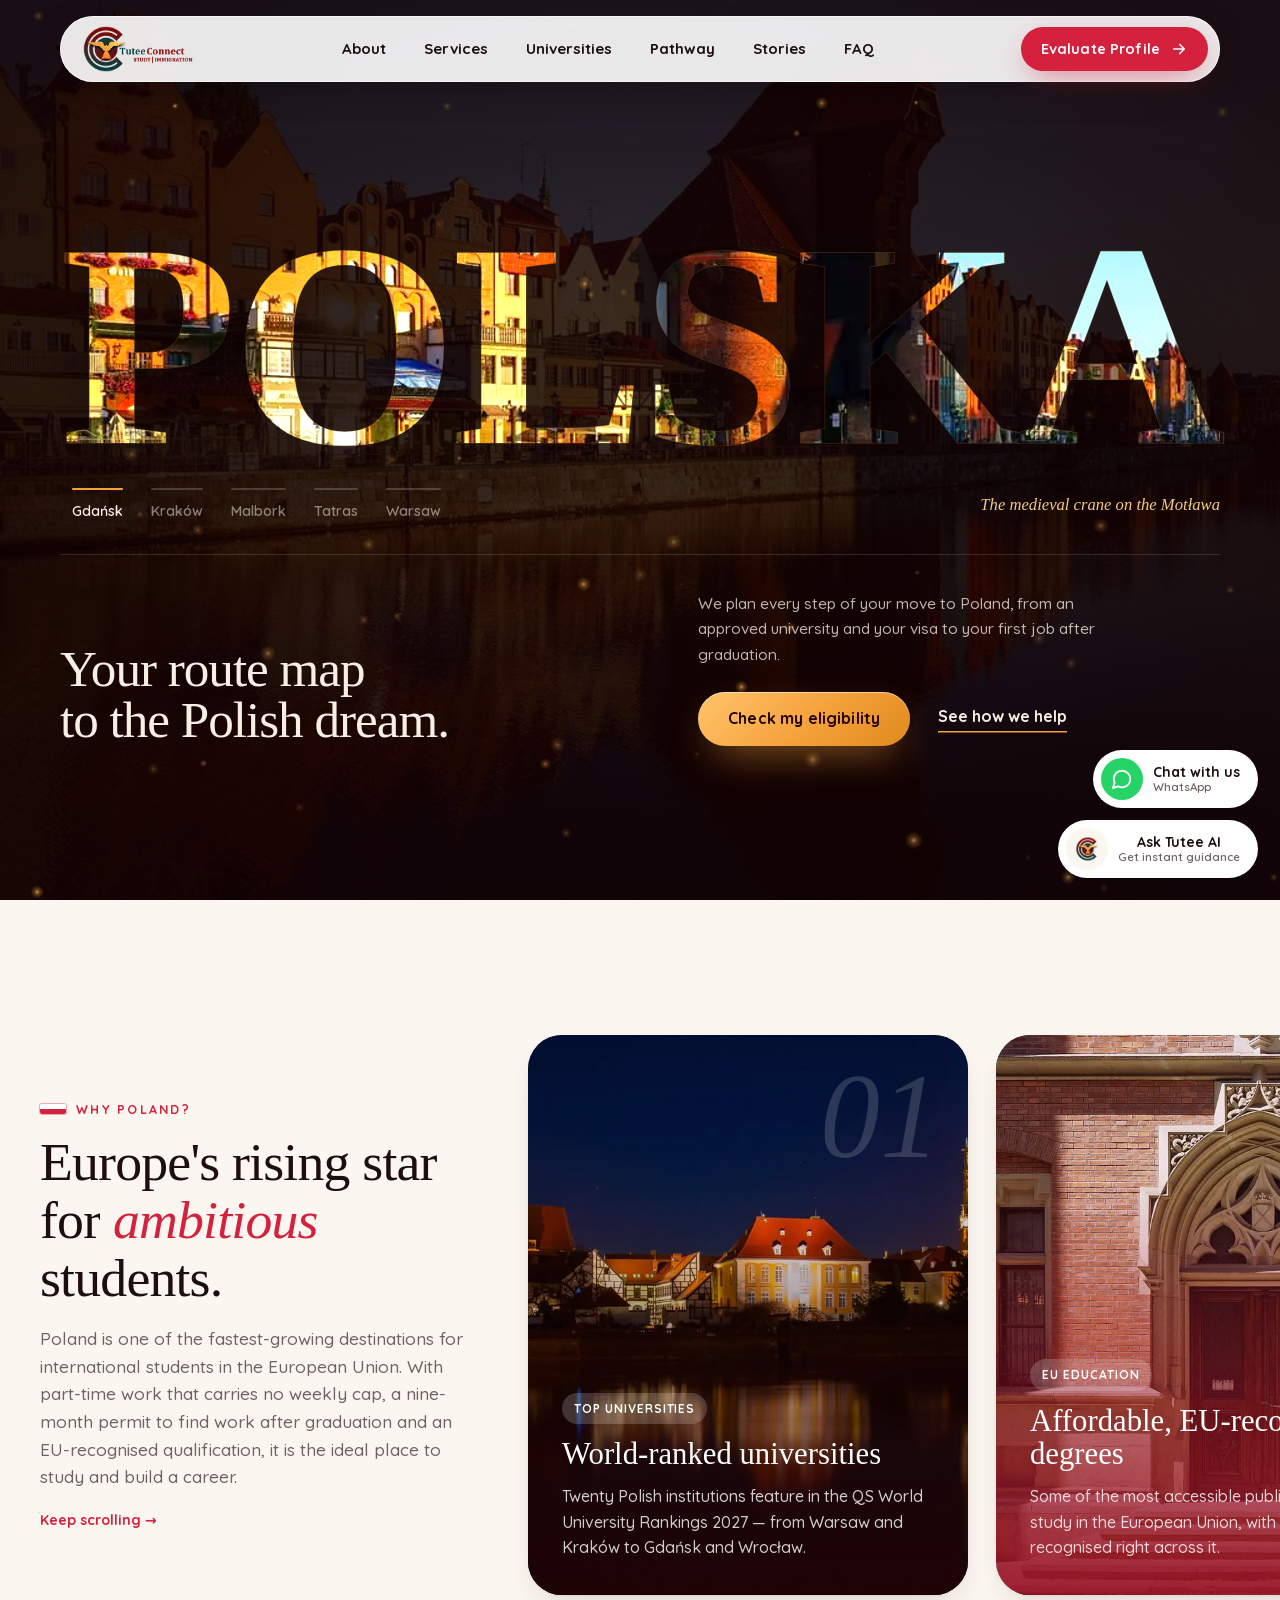
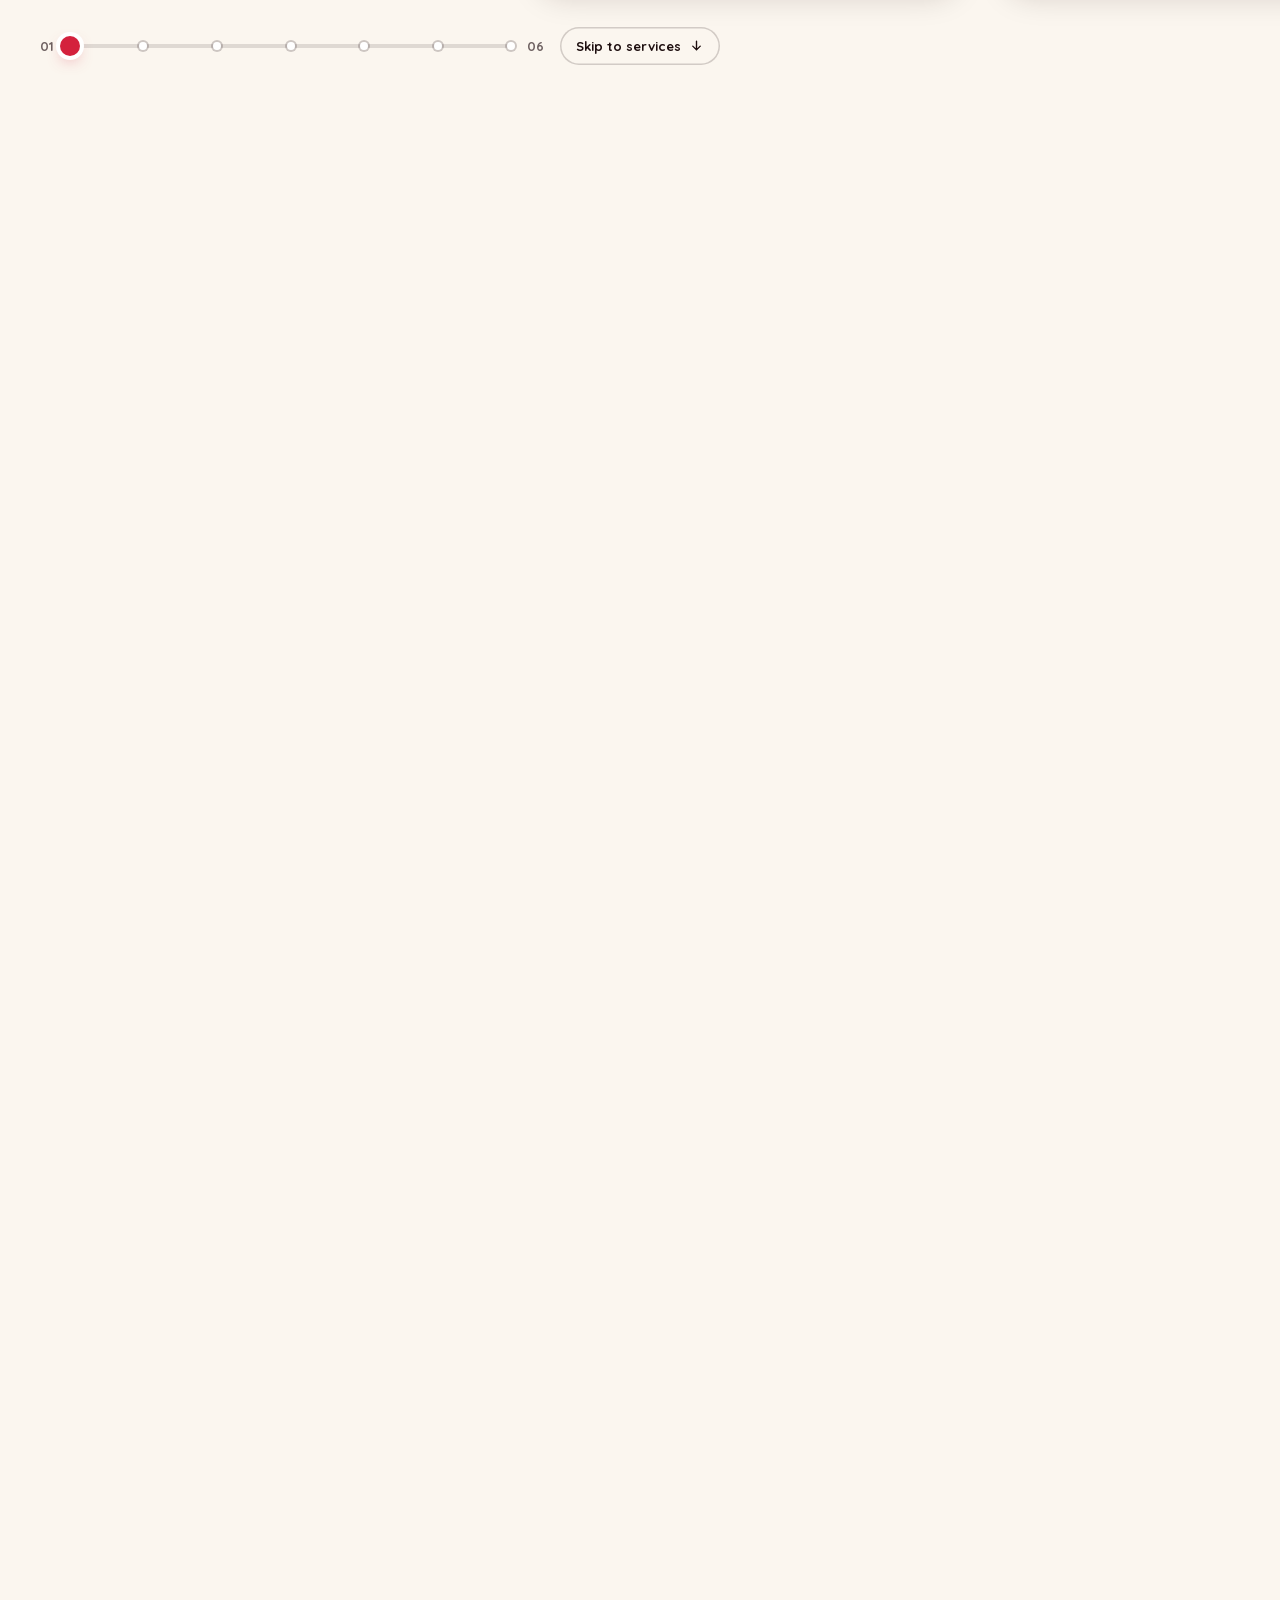
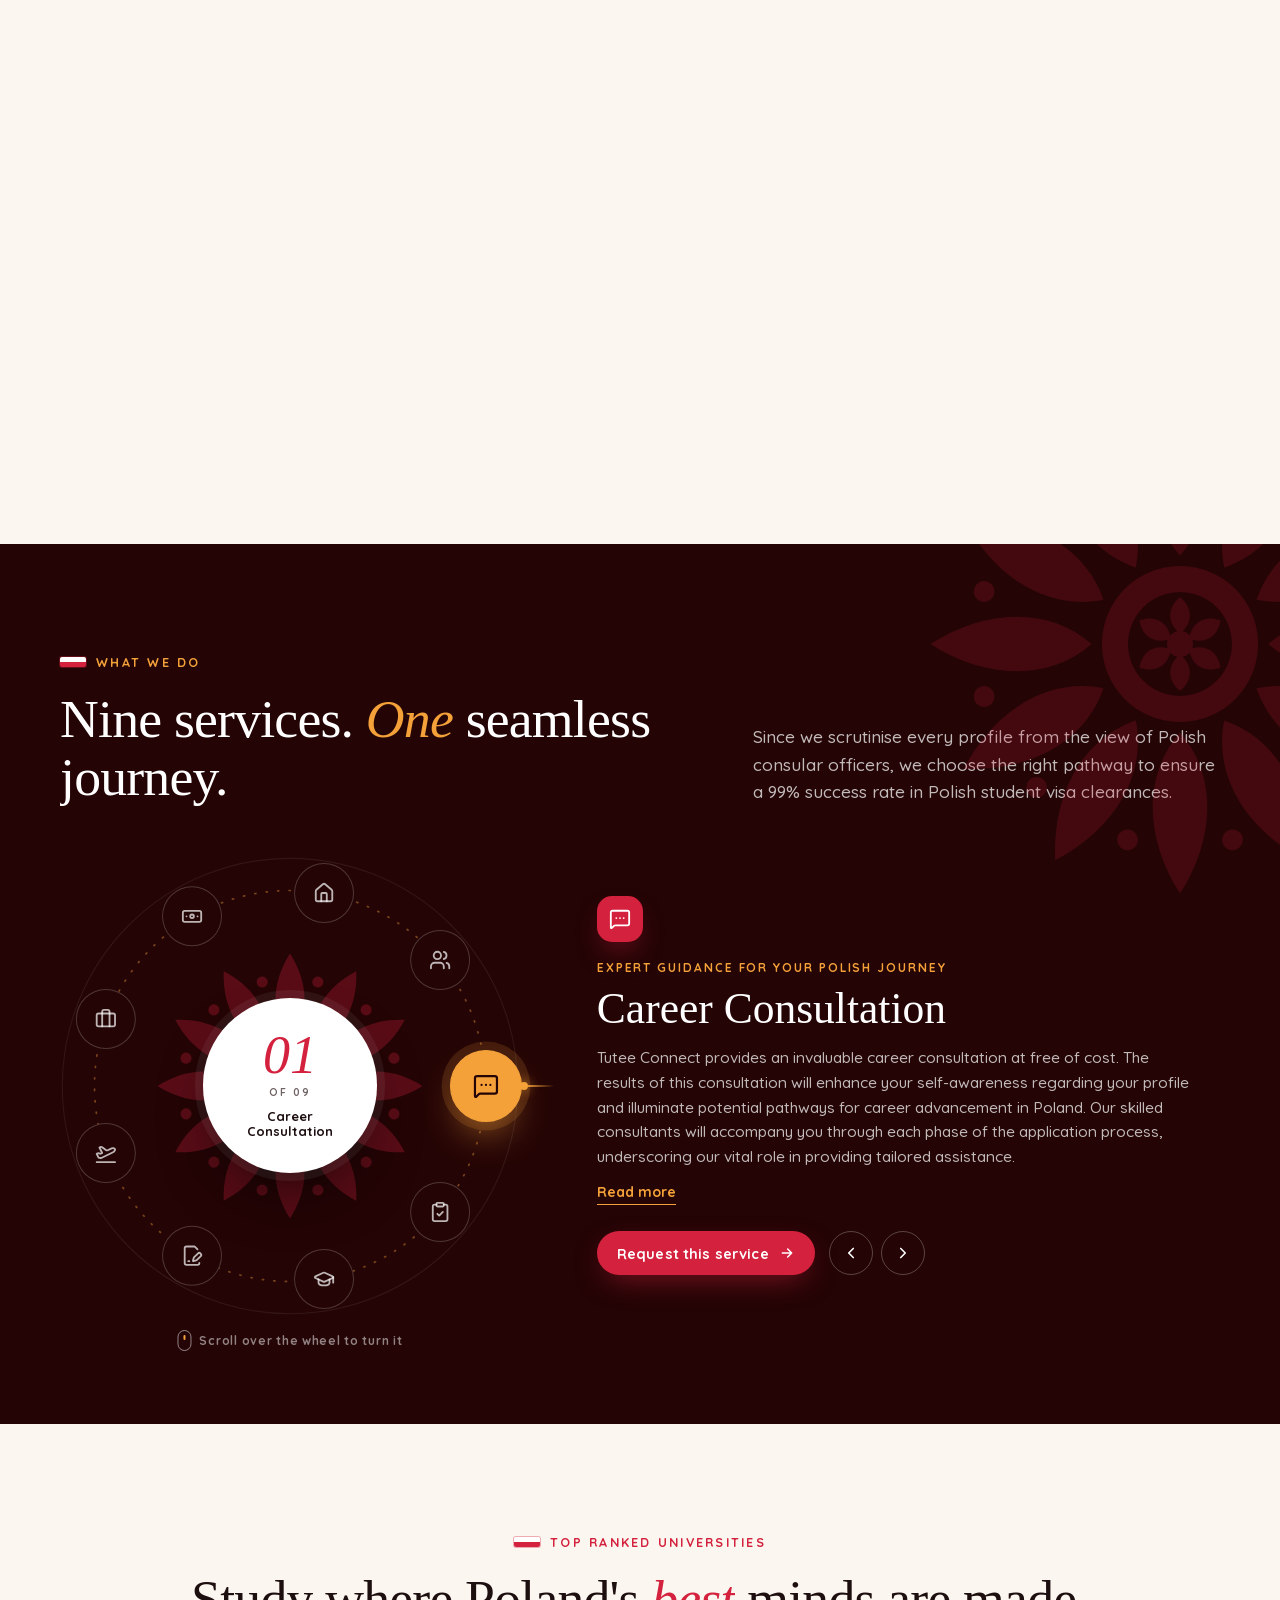
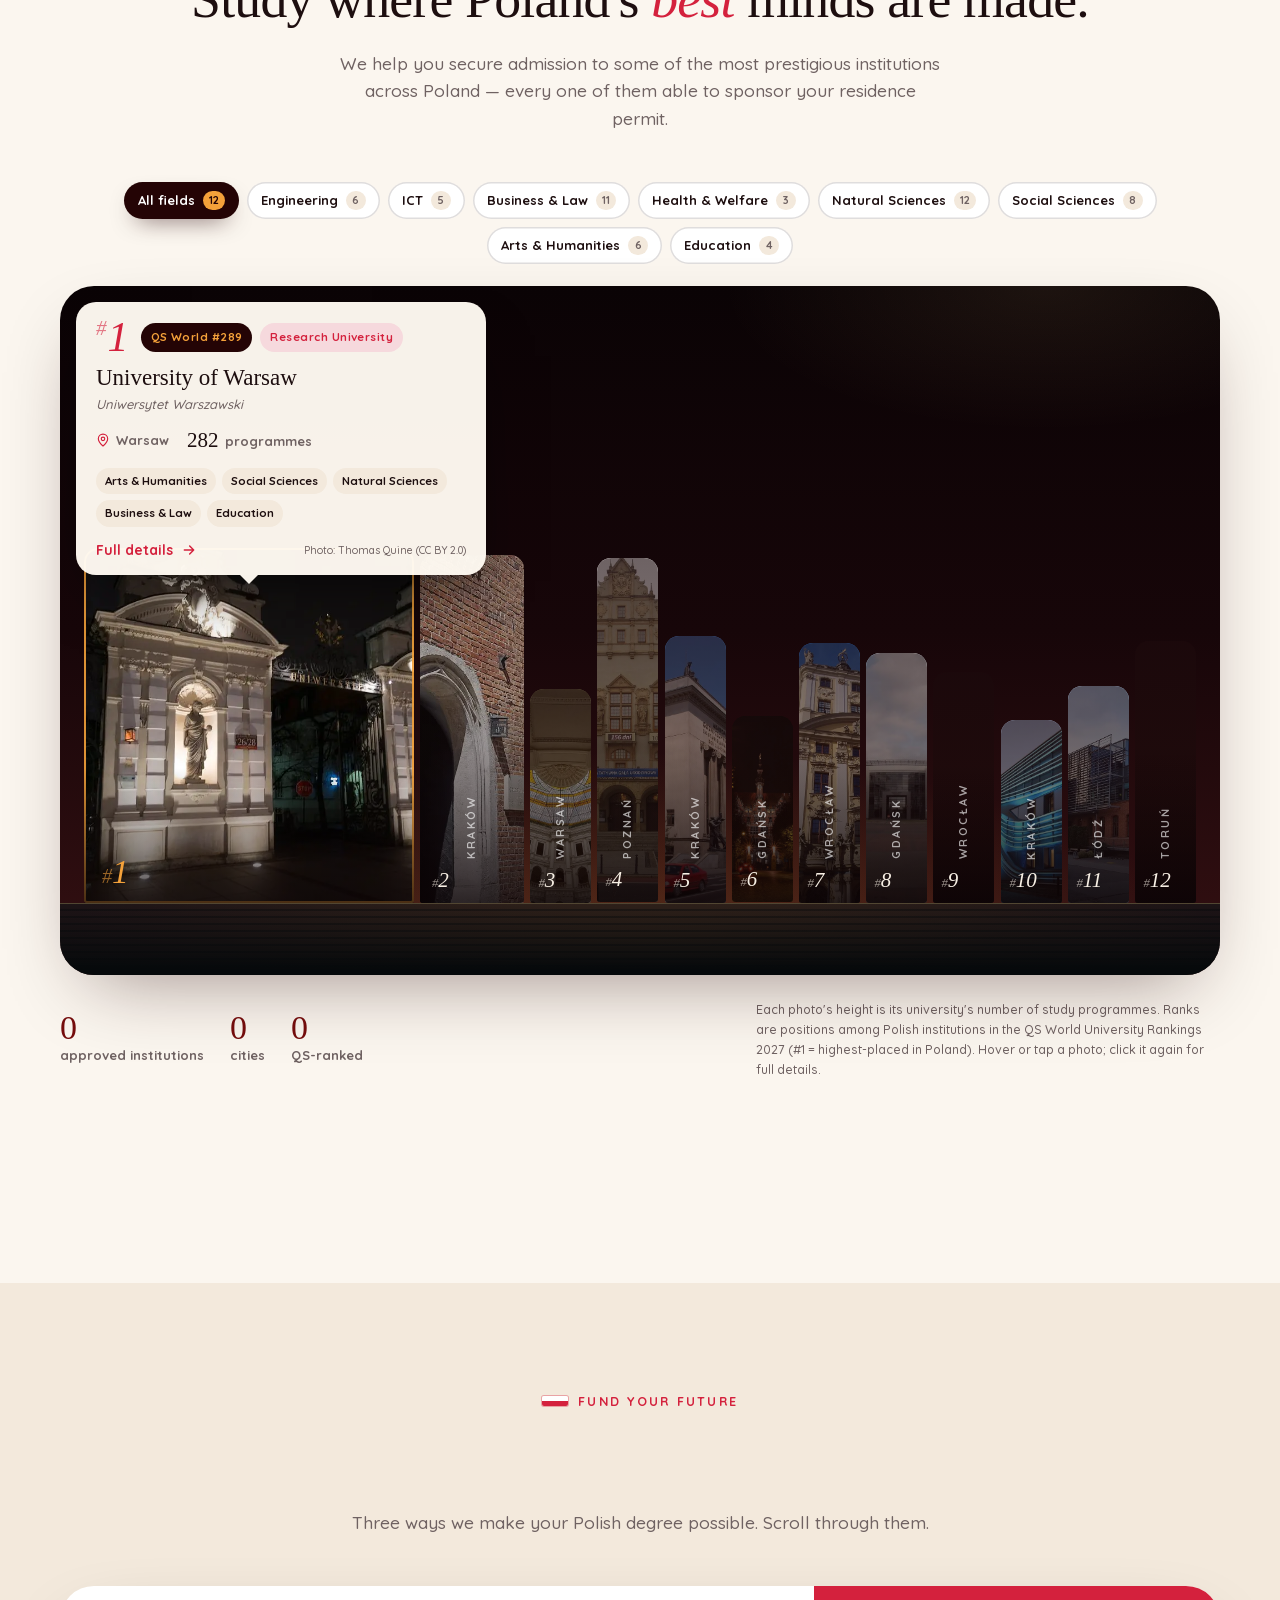
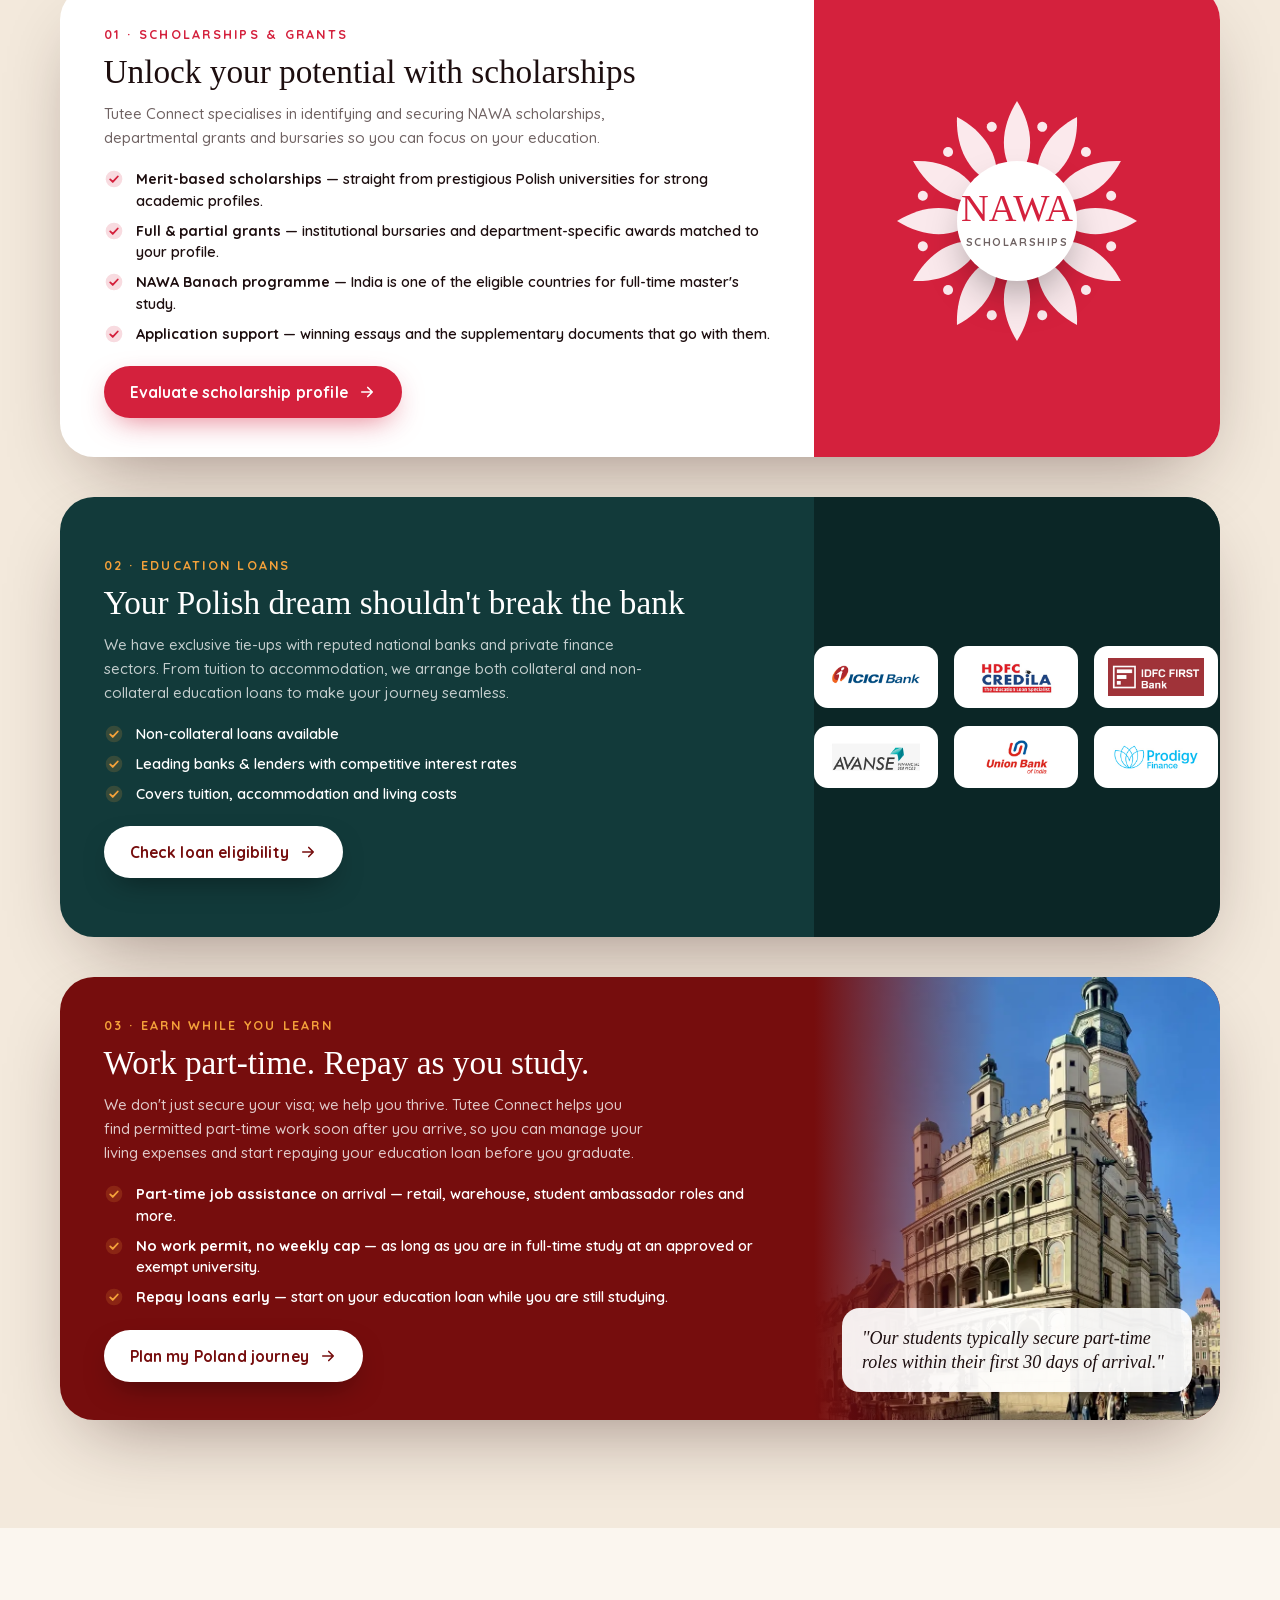
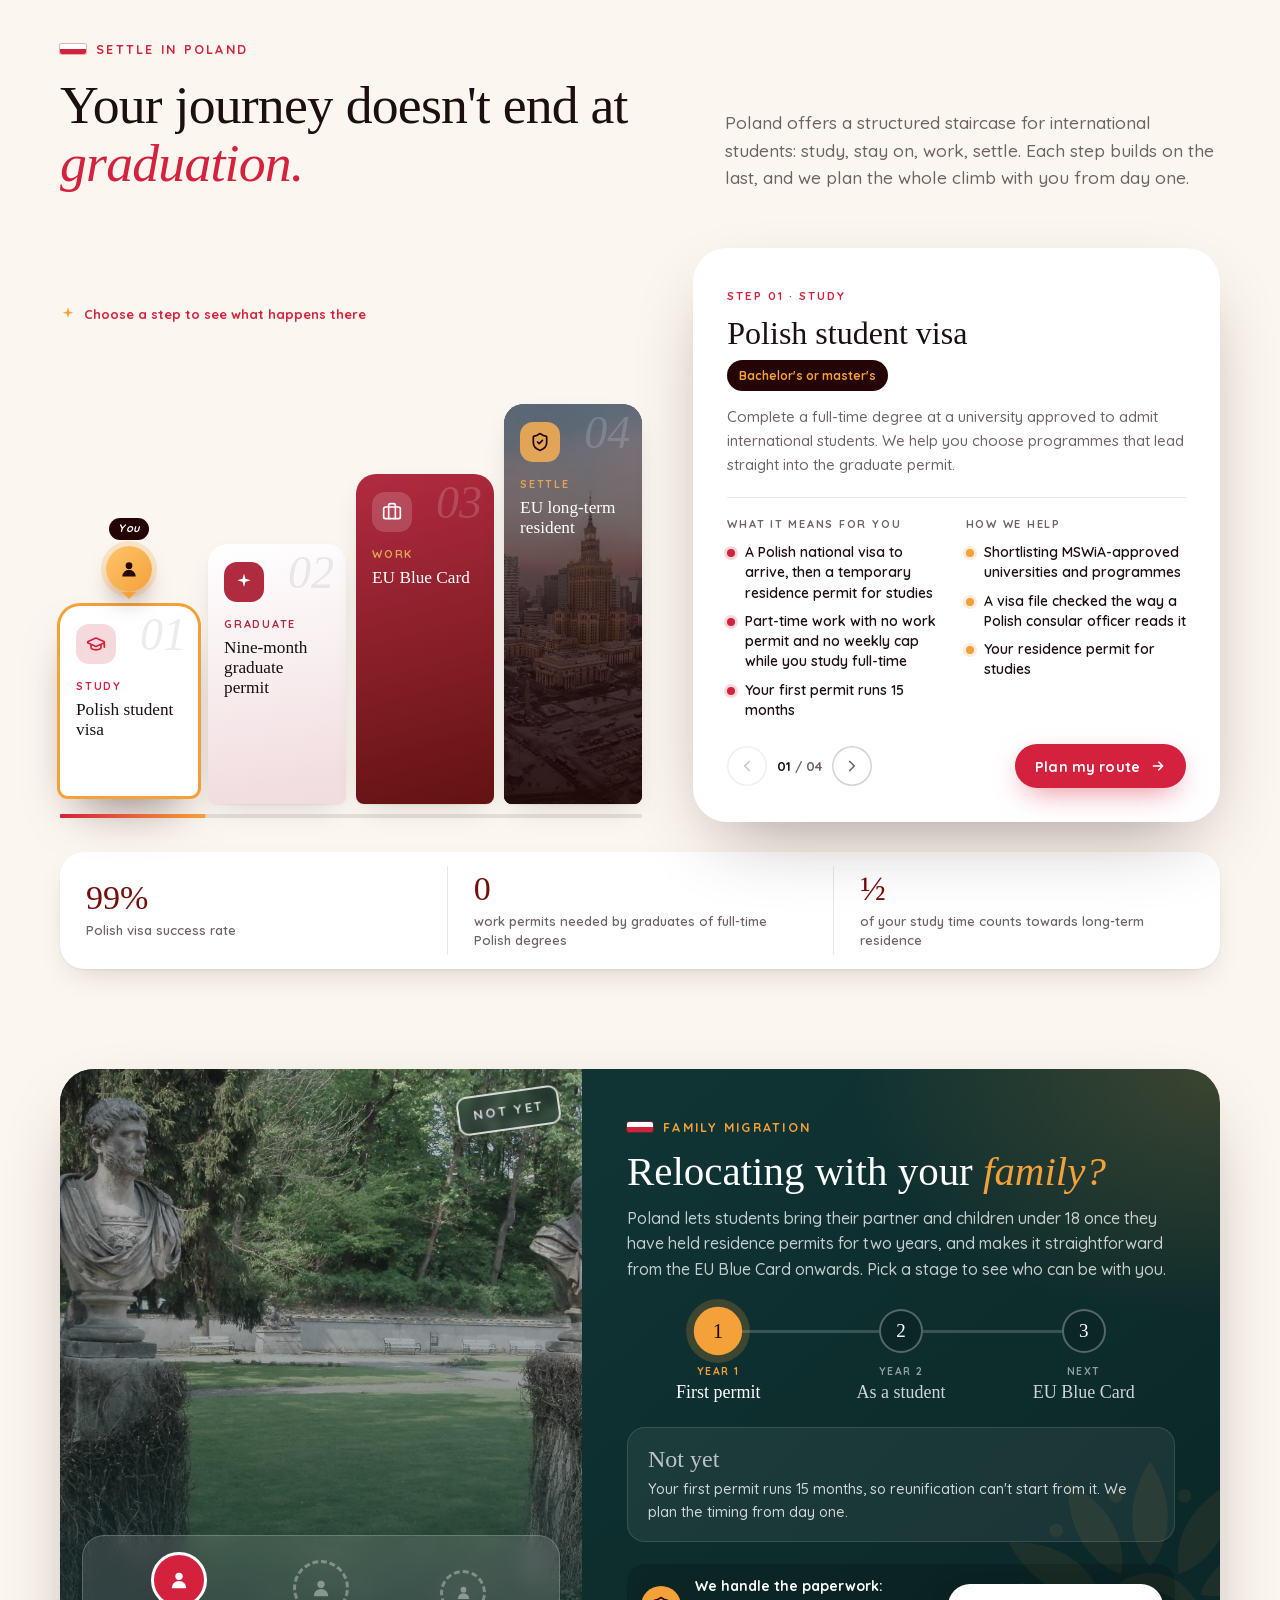
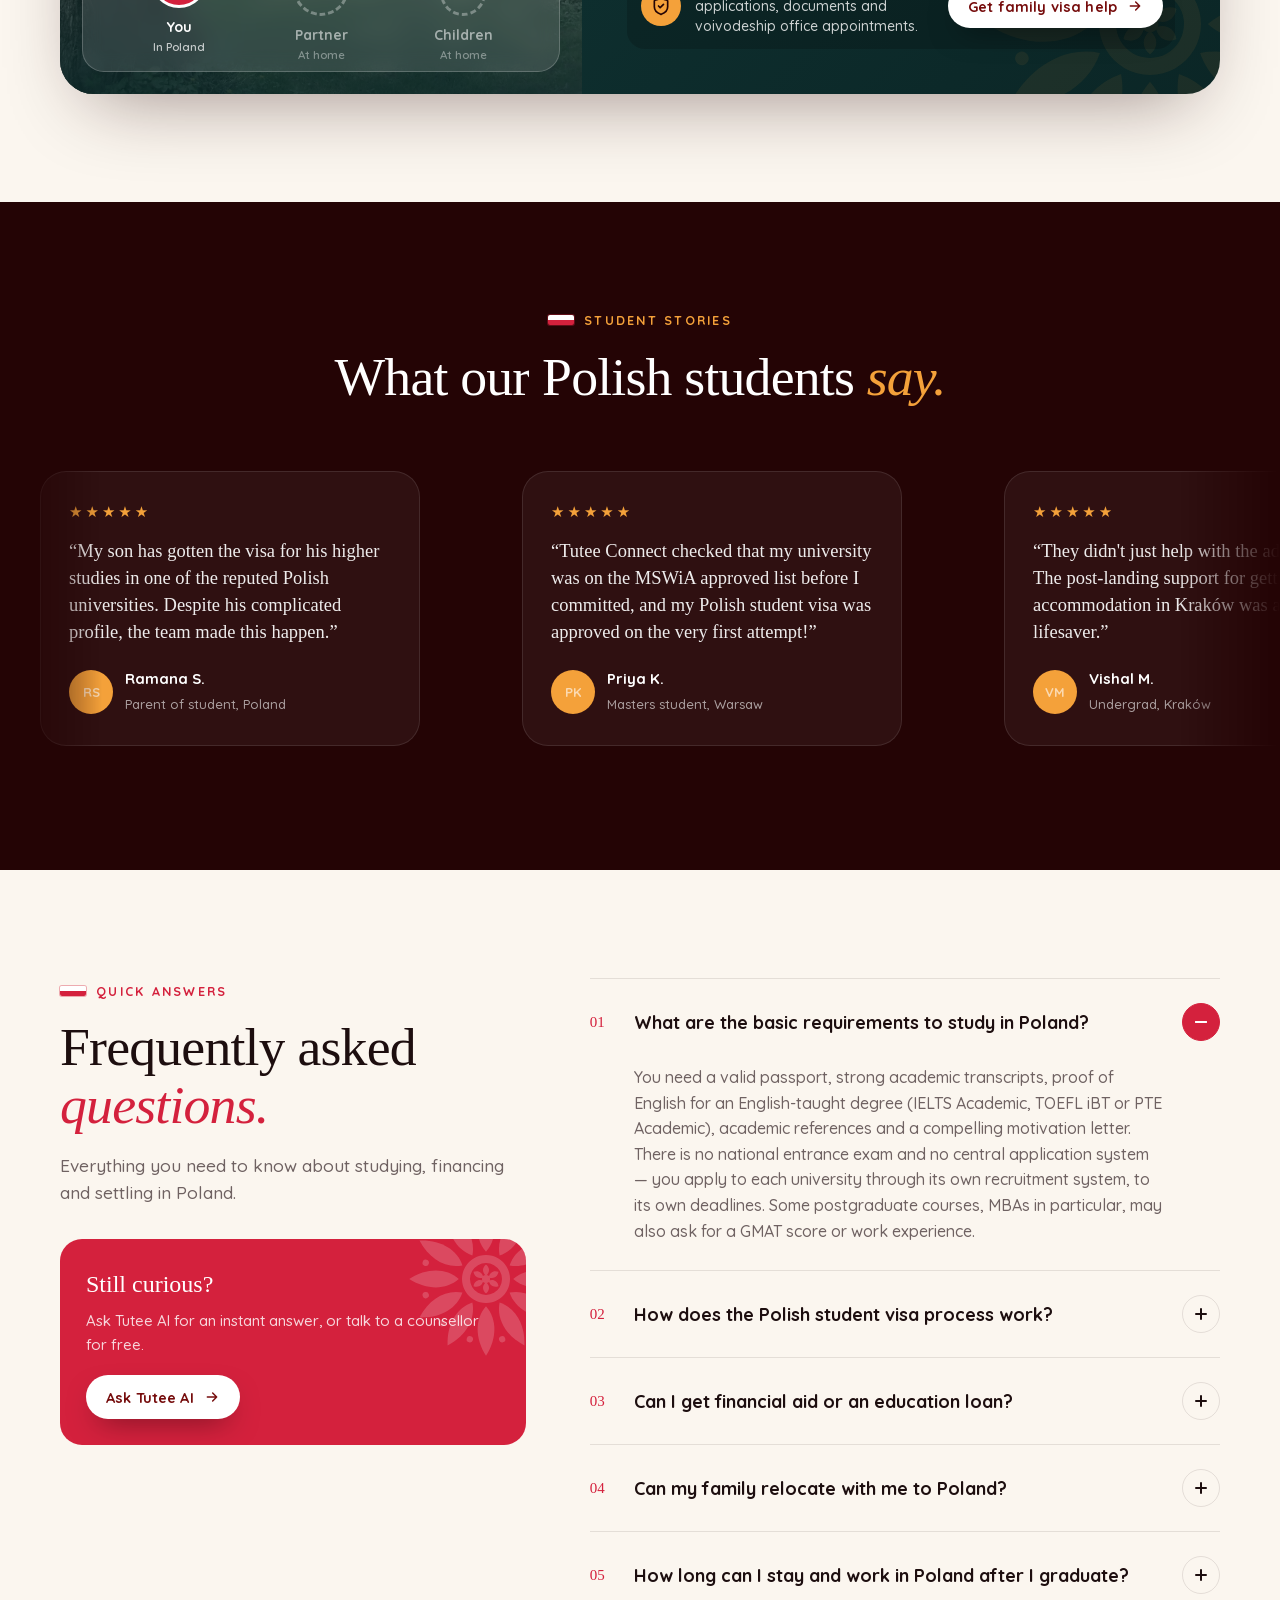
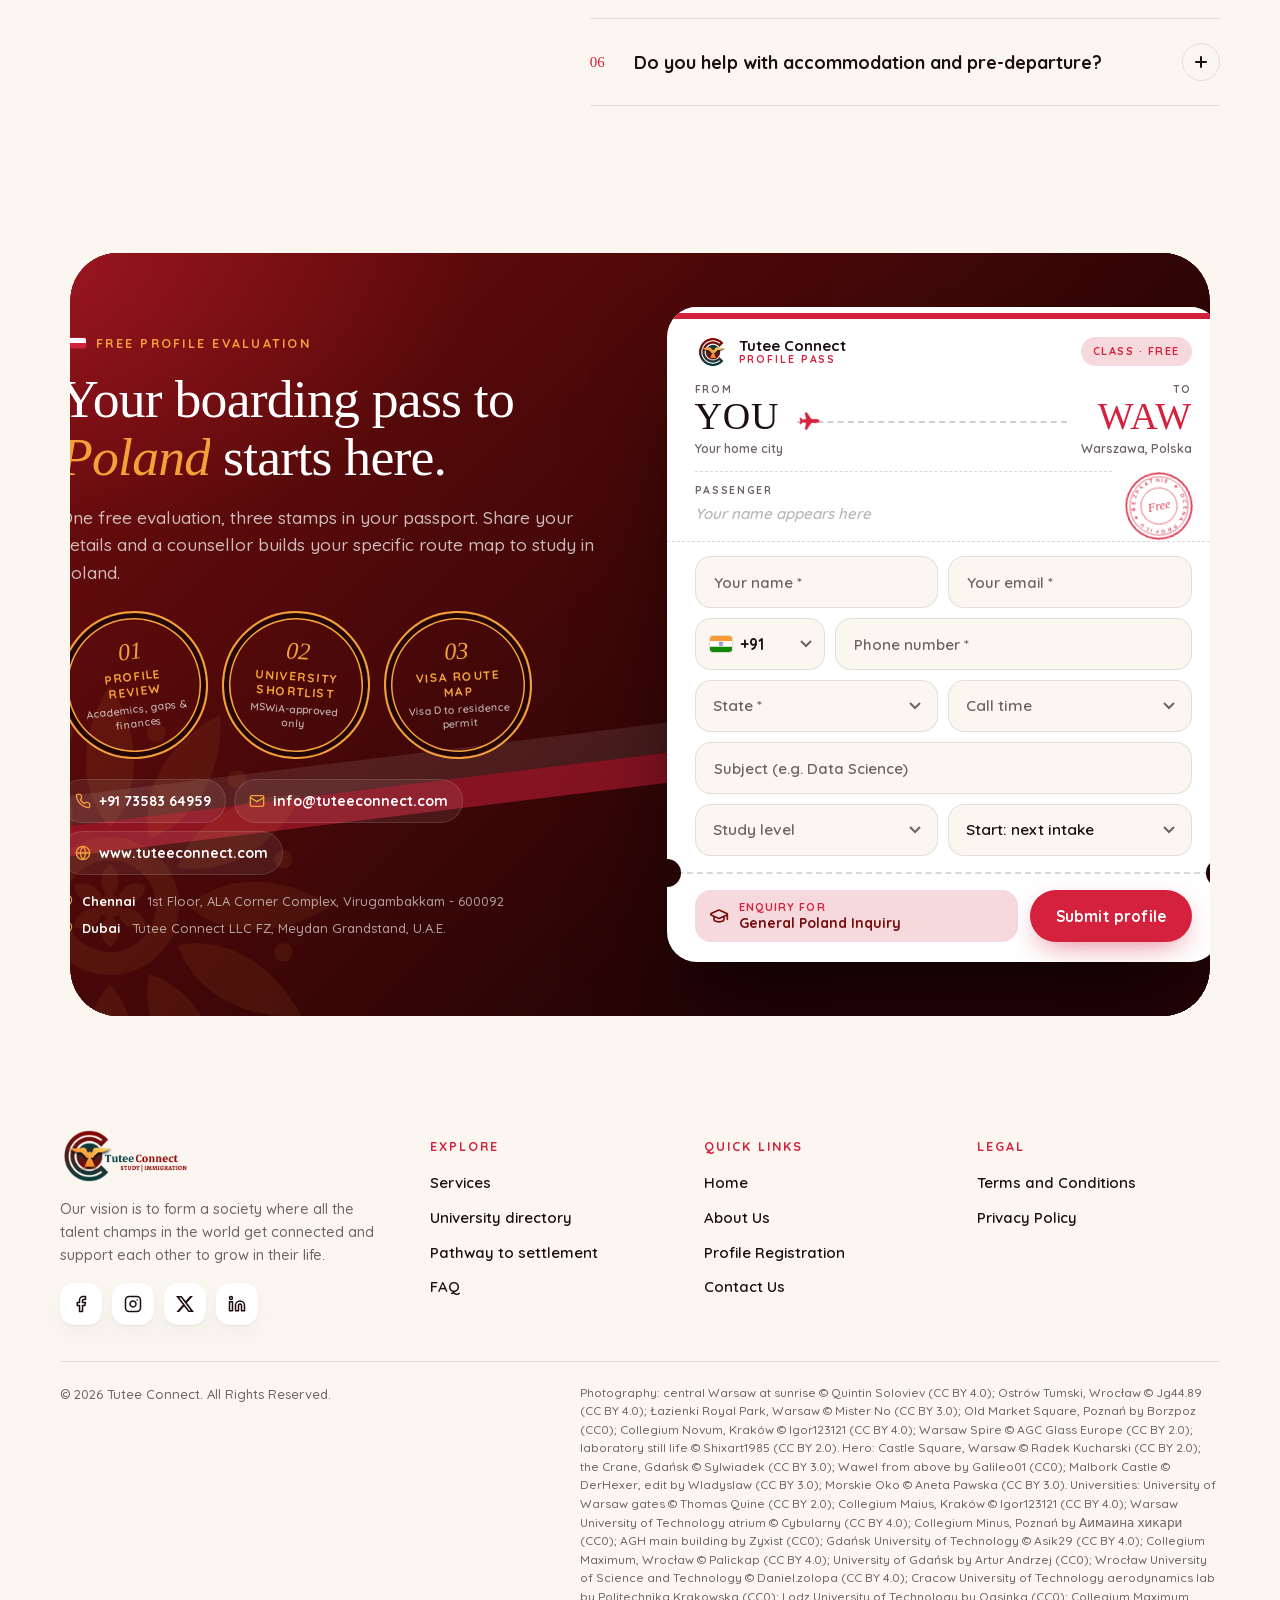
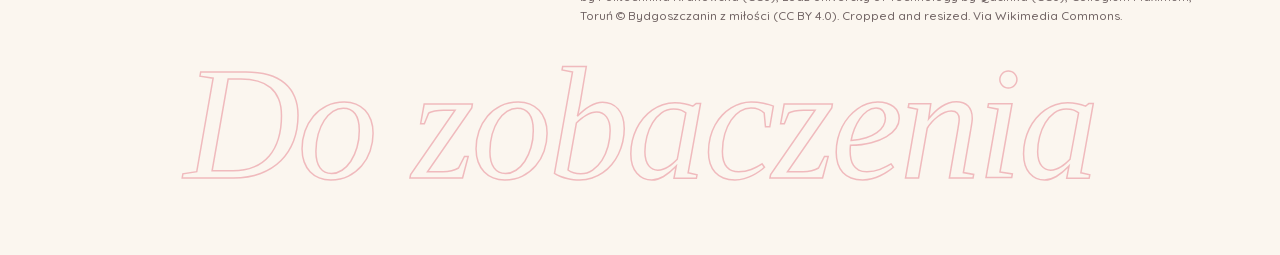
==== commit 0e563e63: "Form Link" ====
--- a/index.html
+++ b/index.html
@@ -556,10 +556,6 @@
         <figure class="voice"><div class="stars">★★★★★</div><q>They didn't just help with the admission. The post-landing support for getting my accommodation in Kraków was a lifesaver.</q><figcaption class="who"><span class="av">VM</span><div><b>Vishal M.</b><span>Undergrad, Kraków</span></div></figcaption></figure>
         <figure class="voice"><div class="stars">★★★★★</div><q>I had a previous visa refusal and was losing hope. My coordinator completely turned it around and guided me through the entire documentation process.</q><figcaption class="who"><span class="av">SR</span><div><b>Sneha R.</b><span>Graduate student, Wrocław</span></div></figcaption></figure>
         <figure class="voice"><div class="stars">★★★★★</div><q>The non-collateral education loan assistance is genuine. They connected me directly with their banking partners and got my financials sorted in record time.</q><figcaption class="who"><span class="av">RV</span><div><b>Rahul V.</b><span>Engineering major, Gdańsk</span></div></figcaption></figure>
-      </div>
-    </div>
-    <div class="voice-row rev" data-marquee>
-      <div class="marquee-group" style="gap:22px">
         <figure class="voice"><div class="stars">★★★★★</div><q>Their career consultation for the nine-month graduate permit and the EU Blue Card gave me the exact clarity I needed before flying out.</q><figcaption class="who"><span class="av">AD</span><div><b>Anita D.</b><span>MBA candidate, Poznań</span></div></figcaption></figure>
         <figure class="voice"><div class="stars">★★★★★</div><q>The counselling at Tutee Connect opened my eyes to universities I hadn't even considered. Now I'm loving my semester in Toruń!</q><figcaption class="who"><span class="av">KN</span><div><b>Karthik N.</b><span>CS major, Toruń</span></div></figcaption></figure>
         <figure class="voice"><div class="stars">★★★★★</div><q>From application essays to final visa prep, the entire journey felt so personalised. Highly recommended for anyone aiming for Poland.</q><figcaption class="who"><span class="av">DP</span><div><b>Divya P.</b><span>Data Science, Łódź</span></div></figcaption></figure>
@@ -669,18 +665,29 @@
           </div>
         </div>
         <form class="ticket-form" data-lead-form novalidate>
-  <input type="hidden" name="access_key" value="">
   <input type="hidden" name="subject" value="New Lead from Tutee Connect Landing Page!">
   <input type="hidden" name="from_name" value="Tutee Connect Notification System">
-  <input type="checkbox" name="botcheck" class="hidden" tabindex="-1" autocomplete="off">
-  <div class="alert ok hidden" data-form-success role="status"><svg width="20" height="20"><use href="#i-check"/></svg>Profile submitted successfully! We will contact you soon.</div>
+  <input type="hidden" name="form_location" value="Contact section">
+  <input type="checkbox" name="botcheck" class="honey" tabindex="-1" autocomplete="off" aria-hidden="true">
   <div class="alert err hidden" data-form-error role="alert"><span data-form-error-text>Submission failed. Please try again.</span></div>
-  <div class="field"><input id="c-name" name="name" type="text" placeholder=" " required autocomplete="name"><label for="c-name">Your name *</label></div>
+  <div class="field-row pair">
+    <div class="field"><input id="c-name" name="name" type="text" placeholder=" " required autocomplete="name" maxlength="120"><label for="c-name">Your name *</label></div>
+    <div class="field"><input id="c-email" name="email" type="email" placeholder=" " required autocomplete="email" maxlength="200"><label for="c-email">Your email *</label></div>
+  </div>
   <div class="field phone">
     <select name="country_code" aria-label="Country code"><option value="+971">AE (+971)</option><option value="+93">AF (+93)</option><option value="+54">AR (+54)</option><option value="+43">AT (+43)</option><option value="+61">AU (+61)</option><option value="+32">BE (+32)</option><option value="+55">BR (+55)</option><option value="+41">CH (+41)</option><option value="+56">CL (+56)</option><option value="+86">CN (+86)</option><option value="+57">CO (+57)</option><option value="+49">DE (+49)</option><option value="+45">DK (+45)</option><option value="+213">DZ (+213)</option><option value="+20">EG (+20)</option><option value="+34">ES (+34)</option><option value="+358">FI (+358)</option><option value="+33">FR (+33)</option><option value="+30">GR (+30)</option><option value="+36">HU (+36)</option><option value="+62">ID (+62)</option><option value="+353">IE (+353)</option><option value="+91" selected>IN (+91)</option><option value="+98">IR (+98)</option><option value="+39">IT (+39)</option><option value="+81">JP (+81)</option><option value="+254">KE (+254)</option><option value="+82">KR (+82)</option><option value="+94">LK (+94)</option><option value="+212">MA (+212)</option><option value="+95">MM (+95)</option><option value="+52">MX (+52)</option><option value="+60">MY (+60)</option><option value="+234">NG (+234)</option><option value="+31">NL (+31)</option><option value="+47">NO (+47)</option><option value="+64">NZ (+64)</option><option value="+51">PE (+51)</option><option value="+63">PH (+63)</option><option value="+92">PK (+92)</option><option value="+48">PL (+48)</option><option value="+351">PT (+351)</option><option value="+974">QA (+974)</option><option value="+40">RO (+40)</option><option value="+7">RU/KZ (+7)</option><option value="+966">SA (+966)</option><option value="+46">SE (+46)</option><option value="+65">SG (+65)</option><option value="+66">TH (+66)</option><option value="+216">TN (+216)</option><option value="+90">TR (+90)</option><option value="+255">TZ (+255)</option><option value="+380">UA (+380)</option><option value="+256">UG (+256)</option><option value="+44">UK (+44)</option><option value="+1">US/CA (+1)</option><option value="+58">VE (+58)</option><option value="+84">VN (+84)</option><option value="+27">ZA (+27)</option></select>
-    <div class="inner"><input id="c-phone" name="phone_number" type="tel" placeholder=" " required autocomplete="tel-national"><label for="c-phone">Phone number *</label></div>
-  </div>
-  <div class="field"><input id="c-email" name="email" type="email" placeholder=" " required autocomplete="email"><label for="c-email">Your email *</label></div>
+    <div class="inner"><input id="c-phone" name="phone_number" type="tel" placeholder=" " required autocomplete="tel-national" inputmode="tel"><label for="c-phone">Phone number *</label></div>
+  </div>
+  <div class="field-row">
+    <div class="field sel"><div class="sel-box"><select id="c-state" name="state" required aria-label="State"><option value="" selected disabled>State *</option><option>Andhra Pradesh</option><option>Arunachal Pradesh</option><option>Assam</option><option>Bihar</option><option>Chhattisgarh</option><option>Goa</option><option>Gujarat</option><option>Haryana</option><option>Himachal Pradesh</option><option>Jharkhand</option><option>Karnataka</option><option>Kerala</option><option>Madhya Pradesh</option><option>Maharashtra</option><option>Manipur</option><option>Meghalaya</option><option>Mizoram</option><option>Nagaland</option><option>Odisha</option><option>Punjab</option><option>Rajasthan</option><option>Sikkim</option><option>Tamil Nadu</option><option>Telangana</option><option>Tripura</option><option>Uttar Pradesh</option><option>Uttarakhand</option><option>West Bengal</option><option>Andaman and Nicobar Islands</option><option>Chandigarh</option><option>Dadra and Nagar Haveli and Daman and Diu</option><option>Delhi</option><option>Jammu and Kashmir</option><option>Ladakh</option><option>Lakshadweep</option><option>Puducherry</option><option>Outside India</option></select><span class="sel-face" aria-hidden="true"></span></div></div>
+    <div class="field sel"><div class="sel-box"><select id="c-call" name="call_time" aria-label="Preferred call time"><option value="" selected disabled>Call time</option><option>Morning (9 am &ndash; 12 pm)</option><option>Afternoon (12 &ndash; 4 pm)</option><option>Evening (4 &ndash; 8 pm)</option><option>Anytime</option></select><span class="sel-face" aria-hidden="true"></span></div></div>
+  </div>
+  <div class="field"><input id="c-course" name="course" type="text" placeholder=" " autocomplete="off" maxlength="120"><label for="c-course">Subject (e.g. Data Science)</label></div>
+  <div class="field-row">
+    <div class="field sel"><div class="sel-box"><select id="c-level" name="study_level" aria-label="Study level"><option value="" selected disabled>Study level</option><option value="Bachelor's">Bachelor&rsquo;s</option><option value="Master's">Master&rsquo;s</option><option value="Doctoral">Doctoral</option><option value="Not sure">Not sure yet</option></select><span class="sel-face" aria-hidden="true"></span></div></div>
+    <div class="field sel"><div class="sel-box"><select id="c-intake" name="intake" aria-label="When you want to start"><option value="Next intake" selected>Start: next intake</option><option value="Within 12 months">Start: within 12 months</option><option value="Later">Start: later</option></select><span class="sel-face" aria-hidden="true"></span></div></div>
+  </div>
+  <input type="hidden" name="shortlist" value="" data-shortlist-input>
   <input type="hidden" name="destination" value="General Poland Inquiry" data-destination-input>
   <div class="ticket-tear" aria-hidden="true"></div>
   <div class="ticket-stub">
@@ -689,6 +696,18 @@
     <button class="btn" type="submit" data-submit-btn>Submit profile</button>
   </div>
 </form>
+        <div class="ticket-done" data-lead-done hidden role="status" tabindex="-1">
+          <span class="done-ico" aria-hidden="true"><svg width="26" height="26"><use href="#i-check"/></svg></span>
+          <span class="done-kick">Form completed</span>
+          <h3 class="done-title">Thank you<span data-done-name></span>!</h3>
+          <p class="done-text">Your Poland profile is with our team. A counsellor will call you<span data-done-time></span> within one working day to share your route map.</p>
+          <ul class="done-next">
+            <li><svg width="16" height="16"><use href="#i-phone"/></svg>Keep your phone handy for our call</li>
+            <li><svg width="16" height="16"><use href="#i-mail"/></svg>Check your inbox for a follow-up email</li>
+          </ul>
+          <a class="btn done-wa" href="https://wa.me/917358364959" target="_blank" rel="noopener noreferrer"><svg width="18" height="18"><use href="#i-chat"/></svg>Chat with us on WhatsApp</a>
+          <button class="done-again" type="button" data-lead-again>+ Submit another enquiry</button>
+        </div>
       </div>
     </div>
   </div>
@@ -770,6 +789,7 @@
       <button type="button" data-chat-chip>Top universities in Poland</button>
       <button type="button" data-chat-chip>Scholarships and loans</button>
       <button type="button" data-chat-chip>Can my family join me?</button>
+      <button type="button" data-chat-chip>Request a callback</button>
     </div>
     <div class="typing hidden" data-chat-typing><i></i><i></i><i></i></div>
   </div>
--- a/assets/css/site.css
+++ b/assets/css/site.css
@@ -566,11 +566,11 @@
 .sky-card {
   position: absolute; z-index: 3; left: 0; top: 0; width: min(410px, calc(100% - 32px)); padding: 18px 20px 14px; border-radius: 20px;
   background: rgba(255, 250, 242, .97); color: var(--ink); box-shadow: 0 30px 60px -24px rgba(0, 0, 0, .8);
-  transform: translate(var(--cx, 24px), var(--cy, 24px)); transition: transform .8s var(--ease);
+  transform: translate(var(--cx, 24px), var(--cy, 24px)); transition: transform .5s cubic-bezier(.22, 1, .36, 1);
 }
 .sky-card::after {
   content: ""; position: absolute; top: 100%; left: var(--caret, 50%); margin-left: -9px;
-  border: 9px solid transparent; border-top-color: rgba(255, 250, 242, .97); transition: left .8s var(--ease);
+  border: 9px solid transparent; border-top-color: rgba(255, 250, 242, .97); transition: left .5s cubic-bezier(.22, 1, .36, 1);
 }
 .sky-card > * { transition: opacity .3s, transform .45s var(--ease); }
 .sky-card.swap > * { opacity: 0; transform: translateY(8px); }
@@ -597,16 +597,16 @@
 /* the skyline: one photograph per university, standing in the water below. Everything that
    moves here is cheap to draw: panels dim with an overlay's opacity (not a filter on the
    photo), rise in with a fade and a slide (not a clip), and the rank grows by transform. */
-.sky-line { position: relative; z-index: 2; display: flex; align-items: flex-end; gap: 6px; height: clamp(280px, 30vw, 400px); }
+.sky-line { position: relative; z-index: 2; display: flex; align-items: flex-end; gap: 6px; height: clamp(280px, 30vw, 400px); touch-action: pan-y; }
 .bld {
   position: relative; flex: 1 1 0; min-width: 0; height: var(--h); overflow: hidden; border-radius: 14px 14px 3px 3px; background: #1d0a0d;
   contain: paint; opacity: 0; transform: translateY(40px);
-  transition: flex-grow .65s var(--ease), opacity .8s var(--ease) calc(var(--i) * 60ms), transform 1s var(--ease) calc(var(--i) * 60ms);
+  transition: flex-grow .45s cubic-bezier(.22, 1, .36, 1), opacity .8s var(--ease) calc(var(--i) * 60ms), transform 1s var(--ease) calc(var(--i) * 60ms);
 }
 .sky.risen .bld { opacity: 1; transform: none; }
 .bld img {
   position: absolute; inset: 0; width: 100%; height: 100%; object-fit: cover; object-position: var(--fx, 50% 50%);
-  transform: scale(1.08); transition: transform 1.4s var(--ease);
+  transform: scale(1.08); transition: transform .6s var(--ease);
 }
 /* dusk tint over the waiting photos; it lifts off the open one, which gets a gold edge */
 .bld::before {
@@ -620,12 +620,17 @@
   transition: transform .6s var(--ease), color .4s;
 }
 .bld-rank small { font-size: .6em; opacity: .6; }
+/* a closed building can be narrower than "#12": the rank scales with it rather than being cut */
+.bld { container-type: inline-size; }
+.bld-rank { left: min(12px, 14cqi); font-size: min(21px, 46cqi); }
 .bld-city {
   left: 50%; bottom: 44px; writing-mode: vertical-rl; transform: translateX(-50%) rotate(180deg); white-space: nowrap;
   font-size: 11px; font-weight: 700; letter-spacing: .22em; text-transform: uppercase; color: rgba(255, 255, 255, .62); transition: opacity .4s;
 }
 .bld-info { display: none; }
-.bld:not(.on):hover { flex-grow: 1.35; }
+.bld.near { flex-grow: 1.7; }
+.bld.near::before { opacity: .55; }
+.bld:not(.on):hover { flex-grow: 1.9; }
 .bld:not(.on):hover::before { opacity: .5; }
 .bld.on { flex-grow: 5.4; }
 .bld.on::before { opacity: 1; background: none; box-shadow: inset 0 0 0 2px rgba(244, 161, 58, .9); }
@@ -986,9 +991,8 @@
 .voices { background: var(--wine); color: #fff; overflow: hidden; }
 .voices .section-head { padding: 0 var(--gutter); }
 .voice-rows { display: grid; gap: 22px; mask-image: linear-gradient(90deg, transparent, #000 8%, #000 92%, transparent); -webkit-mask-image: linear-gradient(90deg, transparent, #000 8%, #000 92%, transparent); }
-.voice-row { display: flex; width: max-content; gap: 22px; animation: marquee 70s linear infinite; }
-.voice-row.rev { animation-direction: reverse; animation-duration: 80s; }
-.voice-row:hover { animation-play-state: paused; }   /* only the row under the cursor */
+.voice-row { display: flex; width: max-content; gap: 22px; animation: marquee 125s linear infinite; }   /* one row of all nine stories */
+.voice-row:hover { animation-play-state: paused; }
 .voice {
   width: 380px; flex: none; padding: 28px; border-radius: 26px;
   background: rgba(255, 255, 255, .05); border: 1px solid rgba(255, 255, 255, .1);
@@ -1175,6 +1179,71 @@
 .field-msg.hint { color: var(--muted); }
 .field-msg.hint button { color: var(--red); font-weight: 700; text-decoration: underline; text-underline-offset: 2px; }
 .field.phone .field-msg { grid-column: 1 / -1; margin-top: -4px; }
+/* the flag sweep is wider than the shell; "clip" (unlike "hidden") can't be scrolled,
+   so focusing a field no longer slides the whole section sideways */
+.contact-shell { overflow: clip; }
+/* Funding card 03 on phones: the photo strip is squeezed to fit the screen, so the
+   quote sits in the flow and the strip grows to hold all of it instead of cutting
+   its first lines off. */
+@media (max-width: 760px) {
+  .stack-card.sc-3 .visual { height: auto; min-height: 0; max-height: none; display: flex; align-items: flex-end; padding: 12px; }
+  .stack-card.sc-3 .quote { position: relative; left: auto; right: auto; bottom: auto; }
+}
+/* the rest of the pass: dropdowns side by side, the honeypot */
+.honey { position: absolute !important; left: -9999px; width: 1px; height: 1px; opacity: 0; pointer-events: none; }
+.field-row { display: grid; grid-template-columns: 1fr 1fr; gap: 10px; }
+.field-row > .field { min-width: 0; }
+.field.sel select {
+  padding: 0 38px 0 18px; appearance: none; -webkit-appearance: none; color: var(--ink); text-overflow: ellipsis; cursor: pointer;
+  background-image: url("data:image/svg+xml,%3Csvg xmlns='http://www.w3.org/2000/svg' width='12' height='8' fill='none' stroke='%236f6262' stroke-width='2'%3E%3Cpath d='M1 1l5 5 5-5'/%3E%3C/svg%3E");
+  background-repeat: no-repeat; background-position: right 16px center;
+}
+.field.sel select:invalid, .field.sel select.is-empty { color: var(--muted); }
+.field.sel select option { color: var(--ink); }
+.field.sel.is-valid select { border-color: rgba(31, 157, 99, .55); }
+.field.sel.is-invalid select { border-color: #d4213d; background-color: #fff7f8; }
+/* A native dropdown can only show one line and cuts long choices with "…", so
+   the select keeps the box, chevron, focus and clicks while its own text is
+   hidden, and a face on top shows the choice, wrapping (and shrinking a step,
+   from JS) so nothing is cut off on a narrow phone. */
+.sel-box { position: relative; }
+.field.sel .sel-box select { color: transparent; text-overflow: clip; }
+.field.sel .sel-box select option { color: var(--ink); }
+.sel-face {
+  position: absolute; inset: 1.5px 34px 1.5px 18px; display: flex; align-items: center; pointer-events: none;
+  font-weight: 600; font-size: 15.5px; line-height: 1.15; color: var(--ink); overflow-wrap: anywhere; overflow: hidden;
+}
+.sel-face.is-empty { color: var(--muted); }
+@media (max-width: 420px) {
+  .field.sel select { padding-left: 14px; padding-right: 30px; background-position: right 12px center; }
+  .sel-face { left: 14px; right: 28px; font-size: 15px; }
+}
+@media (max-width: 360px) {
+  .ticket-form .field.phone { grid-template-columns: 92px 1fr; }
+  .ticket-form .field.phone label { white-space: nowrap; }
+  .ticket-form .field.phone input:placeholder-shown:not(:focus) + label { font-size: 14px; }
+  .ticket-form .field.phone .vmark { display: none; }   /* no room beside the label; the border and message carry the state */
+  .ticket-form .field.phone input { padding-right: 14px; }
+}
+
+/* sent: the pass turns into a "Form completed" card until the visitor asks for a fresh one */
+.ticket-done { padding: 26px 30px 30px; text-align: center; outline: none; }
+.ticket-done.is-enter { animation: pop .5s var(--ease); }
+.done-ico { display: grid; place-items: center; width: 56px; height: 56px; margin: 0 auto 12px; border-radius: 50%; background: #1f9d63; color: #fff; box-shadow: 0 12px 26px -10px rgba(31, 157, 99, .7); }
+.done-kick { display: inline-block; font-size: 11.5px; font-weight: 700; letter-spacing: .16em; text-transform: uppercase; color: #12623f; }
+.done-title { margin: 6px 0 8px; font-family: var(--serif); font-weight: 400; font-size: 32px; line-height: 1.15; overflow-wrap: anywhere; }
+.done-text { margin: 0 auto; max-width: 420px; font-size: 15px; line-height: 1.55; color: var(--muted); }
+.done-next { list-style: none; margin: 18px auto 20px; padding: 0; display: grid; gap: 8px; max-width: 340px; text-align: left; font-size: 14px; font-weight: 600; }
+.done-next li { display: flex; align-items: center; gap: 10px; padding: 10px 14px; border-radius: 14px; background: var(--paper); }
+.done-next svg { flex: none; color: var(--red); }
+.done-wa { width: 100%; max-width: 340px; gap: 10px; }
+.done-wa svg { flex: none; position: relative; }
+.done-again { display: block; margin: 14px auto 0; padding: 8px 12px; font-size: 14px; font-weight: 700; color: var(--red); text-decoration: underline; text-underline-offset: 3px; }
+.done-again:hover { color: var(--maroon); }
+@media (max-width: 420px) {
+  .ticket-done { padding: 22px 18px 26px; }
+  .done-title { font-size: clamp(23px, 7.4vw, 30px); }
+}
 .dest { display: flex; align-items: center; gap: 10px; padding: 14px 16px; border-radius: 16px; background: var(--red-soft); color: var(--maroon); font-size: 14px; font-weight: 700; margin-bottom: 18px; }
 .dest small { display: block; font-size: 11px; letter-spacing: .1em; text-transform: uppercase; color: var(--red); }
 .form-card .btn { width: 100%; }
@@ -1259,6 +1328,9 @@
 .msg time { display: block; font-size: 10.5px; opacity: .55; margin-top: 4px; text-align: right; }
 .msg p { margin: 0 0 6px; } .msg p:last-of-type { margin-bottom: 0; }
 .msg-acts { display: flex; flex-wrap: wrap; gap: 6px; margin-top: 10px; }
+.msg a[data-chat-link] { color: var(--red); font-weight: 700; text-decoration: underline; text-underline-offset: 2px; }
+.msg a[data-chat-link]:hover { color: var(--maroon); }
+.chat-next { margin: 2px 0 6px; }
 .msg-acts button { padding: 7px 12px; border-radius: 999px; font-size: 12.5px; font-weight: 700; color: var(--red); background: var(--red-soft); transition: background .3s, color .3s; }
 .msg-acts button:hover { background: var(--red); color: #fff; }
 .msg.ai p + p { margin-top: 8px; }
@@ -1461,6 +1533,12 @@
 .tray .c { width: 34px; height: 34px; border-radius: 50%; background: var(--red); display: grid; place-items: center; font-weight: 700; flex: none; }
 .tray span { font-weight: 700; font-size: 14.5px; white-space: nowrap; }
 .tray-open .fab-wrap { bottom: 96px; }
+/* narrow phones: the button gets its own full-width row rather than being cut short */
+@media (max-width: 420px) {
+  .tray { flex-wrap: wrap; width: calc(100vw - 32px); gap: 10px 12px; padding: 10px 12px 12px 14px; border-radius: 24px; }
+  .tray .btn { flex: 1 1 100%; }
+  .tray-open .fab-wrap { bottom: 136px; }
+}
 
 .modal { position: fixed; inset: 0; z-index: 150; display: grid; place-items: center; padding: 16px; background: rgba(36, 4, 5, .55); backdrop-filter: blur(6px); -webkit-backdrop-filter: blur(6px); opacity: 0; pointer-events: none; transition: opacity .4s; }
 .modal.open { opacity: 1; pointer-events: auto; }
@@ -1932,7 +2010,7 @@
 /* the floating chat buttons wait until the hero scrolls away, where they'd cover its controls */
 @media (max-width: 1180px) {
   .fab-wrap { transition: opacity .4s var(--ease), transform .4s var(--ease); }
-  .at-hero:not(.chat-open) .fab-wrap { opacity: 0; transform: translateY(24px); pointer-events: none; }
+  .at-hero:not(.chat-open) .fab-wrap, .at-pass:not(.chat-open) .fab-wrap { opacity: 0; transform: translateY(24px); pointer-events: none; }
 }
 @media (prefers-reduced-motion: reduce) {
   .im-lid, .im-seam { display: none; }
@@ -2210,7 +2288,7 @@
   .sky-scene { display: flex; flex-direction: column; padding: 0; background: none; box-shadow: none; border-radius: 0; overflow: visible; isolation: auto; }
   .sky-water { display: none; }
   .sky-line {
-    order: 1; height: auto; gap: 12px; align-items: stretch; overflow-x: auto; overscroll-behavior-x: contain;
+    order: 1; height: auto; gap: 12px; align-items: stretch; overflow-x: auto; overscroll-behavior-x: contain; touch-action: auto;
     scroll-snap-type: x mandatory; scrollbar-width: none; margin: 0 calc(var(--gutter) * -1); padding: 2px var(--gutter) 6px; scroll-padding: 0 var(--gutter);
   }
   .sky-line::-webkit-scrollbar { display: none; }
@@ -2394,3 +2472,87 @@
   .fam-scene img { transition: transform 1.4s var(--ease); }
 }
 @media (hover: none) { .ticket { box-shadow: 0 30px 50px -24px rgba(0, 0, 0, .6); } }
+
+/* ==========================================================================
+   PROFILE PASS — compact: the whole pass fits on one screen. Name and email
+   share a row (stacked on phones), study level and start are dropdowns, the
+   fee/gate/seat strip gives way to the stamp beside the passenger name, and
+   the shortlist rides in "Enquiry for" instead of a field of its own.
+   ========================================================================== */
+.ticket { display: grid; grid-template-columns: minmax(0, 1fr) auto; }
+.ticket > * { grid-column: 1 / -1; }
+.ticket-top { padding: 16px 28px 0; }
+.ticket-route { padding: 12px 28px 2px; }
+.ticket-route b { font-size: 38px; }
+.ticket > .ticket-pax { grid-column: 1; margin: 8px 12px 0 28px; padding: 10px 0 9px; border-bottom: 0; }
+.ticket-pax b { white-space: normal; overflow-wrap: anywhere; }
+.ticket > .ticket-meta { grid-column: 2; align-self: center; margin-top: 8px; padding: 0 26px 0 0; border-bottom: 0; }
+.ticket-meta > div:not(.stamp-free) { display: none; }
+.ticket-meta .stamp-free { width: 70px; height: 70px; margin: 0; }
+.ticket-form { padding: 14px 28px 0; border-top: 1px dashed rgba(29, 14, 15, .16); }
+.ticket-form .field { margin-bottom: 10px; }
+.ticket-form .field input, .ticket-form .field select, .ticket-form .cc-btn { height: 52px; }
+.ticket-form .field label { top: 15px; }
+.ticket-form .field input:focus + label, .ticket-form .field input:not(:placeholder-shown) + label { top: 7px; }
+.ticket-form .field input { padding-top: 20px; }
+.ticket-form .field-row { gap: 10px; }
+.ticket-tear { margin: 6px -28px 0; }
+.ticket-stub { grid-template-columns: minmax(0, 1fr) auto; gap: 12px; padding: 16px 0 20px; }
+.ticket-stub .dest { grid-column: 1; margin: 0; padding: 10px 14px; line-height: 1.3; min-width: 0; }
+.ticket-stub .dest > div { min-width: 0; white-space: normal; overflow: visible; overflow-wrap: anywhere; }
+.ticket-stub .dest svg { flex: none; }
+.ticket-stub .barcode { display: none; }
+.ticket-stub .btn { grid-column: 2; min-height: 52px; padding: 0 26px; white-space: nowrap; }
+/* the short-screen layers above place fields on a grid by name; the rows here do that now */
+.ticket-form { display: block; }
+.ticket-done { padding: 22px 28px 26px; }
+.done-ico { width: 48px; height: 48px; margin-bottom: 8px; }
+.done-title { font-size: 28px; margin: 4px 0 6px; }
+.done-next { margin: 12px auto 14px; gap: 6px; }
+.done-next li { padding: 8px 12px; }
+
+/* short laptop screens: a little tighter still, with the header trimmed to the route */
+@media (min-width: 961px) and (max-height: 820px) {
+  .ticket-top, .ticket-route span { display: none; }
+  .ticket-route { padding-top: 14px; }
+  .ticket-route b { font-size: 32px; }
+  .ticket-form .field input, .ticket-form .field select, .ticket-form .cc-btn { height: 48px; }
+  .ticket-form .field label { top: 13px; }
+  .ticket-form .field input:focus + label, .ticket-form .field input:not(:placeholder-shown) + label { top: 6px; }
+  .ticket-form .field input { padding-top: 18px; }
+  .ticket-stub { padding: 12px 0 16px; }
+  .ticket-stub .btn { min-height: 48px; }
+  /* the intro beside it: smaller stamps, links on one line */
+  .pass-intro .stamps { margin-top: 16px; gap: 10px; }
+  .pass-intro .stamp { width: 120px; padding: 12px; }
+  .pass-intro .stamp-n { font-size: 20px; }
+  .pass-intro .stamp b { margin-top: 4px; font-size: 10.5px; }
+  .pass-intro .stamp small { font-size: 9.5px; }
+  .pass-intro .reach { margin-top: 16px; gap: 6px; }
+  .pass-intro .reach a { padding: 8px 12px; font-size: 13px; }
+  .pass-intro .office-line { margin-top: 10px; }
+}
+@media (max-width: 760px) {
+  .ticket-top { padding: 14px 18px 0; }
+  .ticket-route { padding: 10px 18px 2px; }
+  .ticket-route b { font-size: 30px; }
+  .ticket > .ticket-pax { margin: 6px 10px 0 18px; padding: 8px 0 7px; }
+  .ticket > .ticket-pax { display: block; }
+  .ticket > .ticket-meta { display: flex; padding-right: 16px; margin-top: 6px; }
+  .ticket-meta .stamp-free { width: 54px; height: 54px; }
+  .ticket-form { padding: 12px 18px 0; }
+  .ticket-form .field input, .ticket-form .field select, .ticket-form .cc-btn { height: 50px; }
+  .ticket-form .field label { top: 14px; }
+  .ticket-tear { margin: 4px -18px 0; }
+  .ticket-stub { padding: 14px 0 16px; }
+  .ticket-done { padding: 20px 18px 22px; }
+}
+/* short phones: the route alone heads the pass */
+@media (max-width: 760px) and (max-height: 700px) {
+  .ticket > .ticket-pax, .ticket > .ticket-meta { display: none; }
+}
+@media (max-width: 560px) {
+  .ticket-form .field-row.pair { grid-template-columns: 1fr; gap: 0; }
+  .ticket-stub { grid-template-columns: 1fr; gap: 10px; }
+  .ticket-stub .btn { grid-column: 1; width: 100%; }
+}
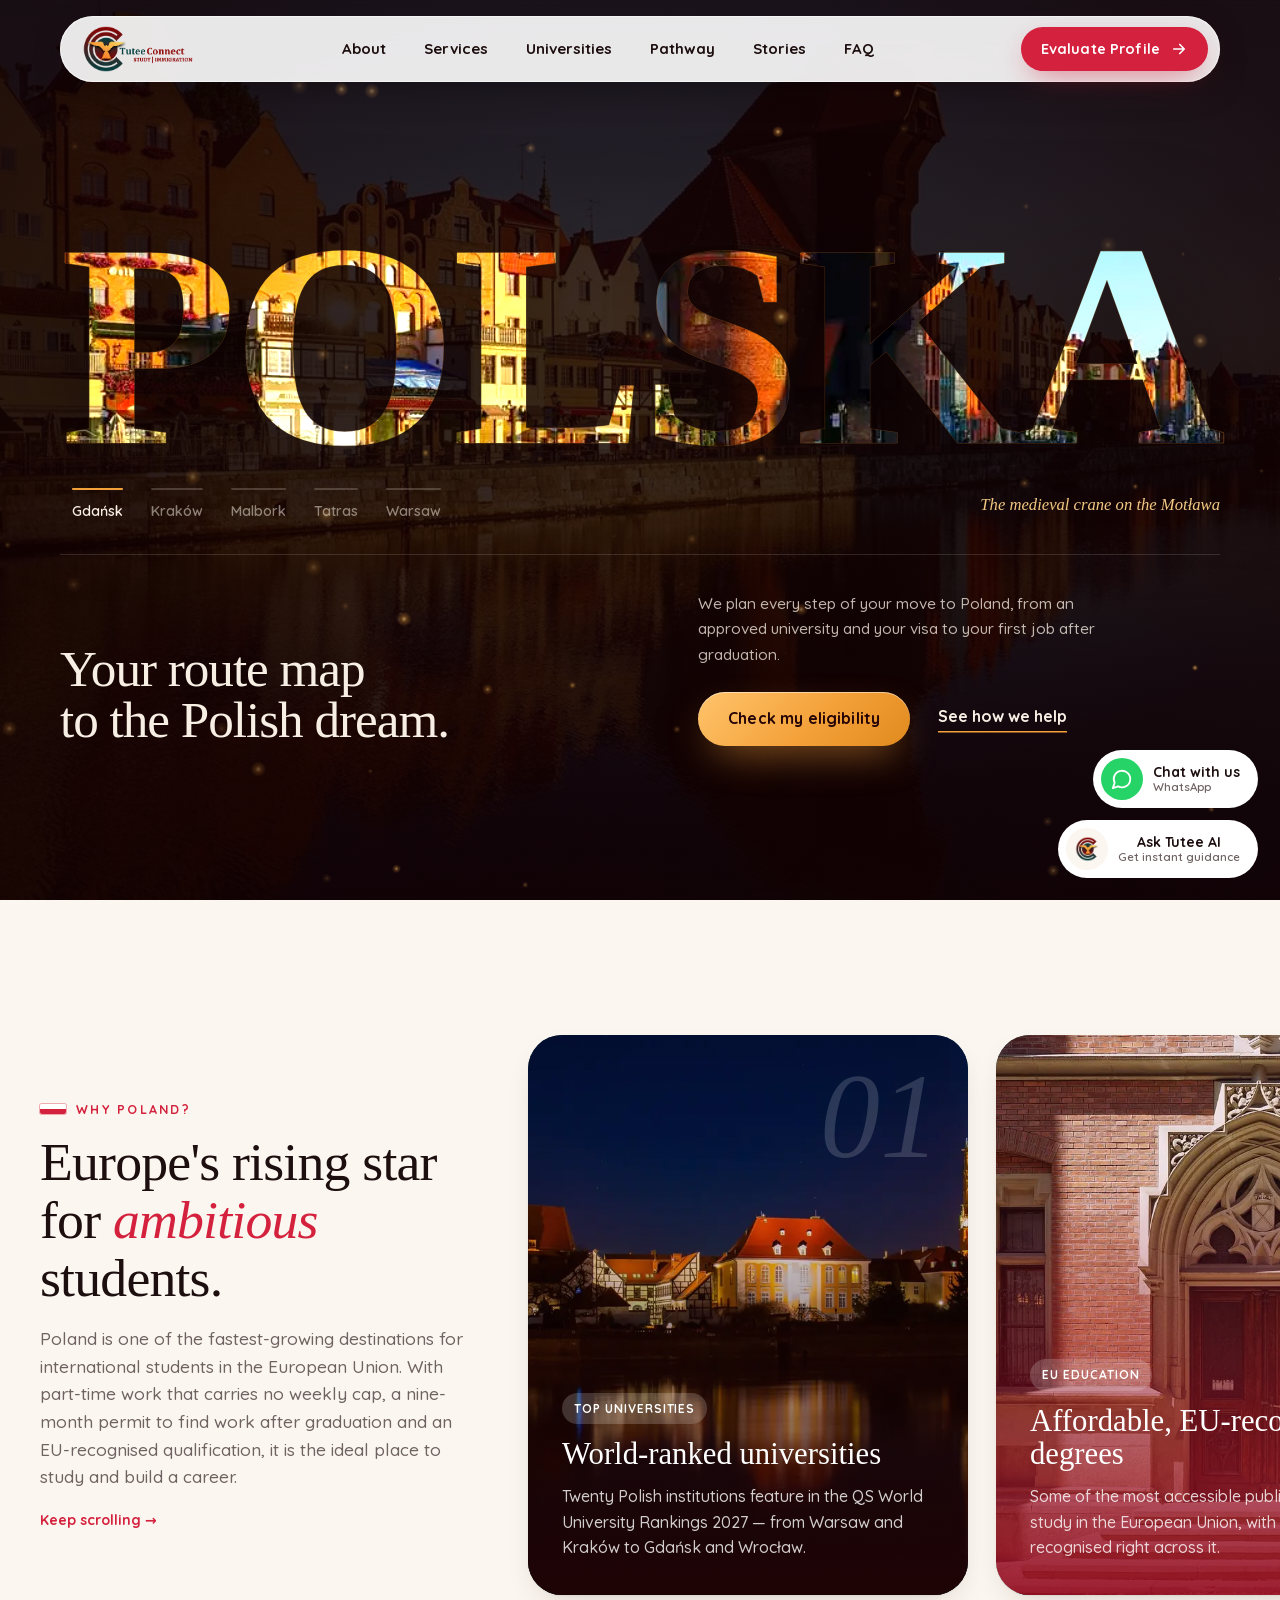
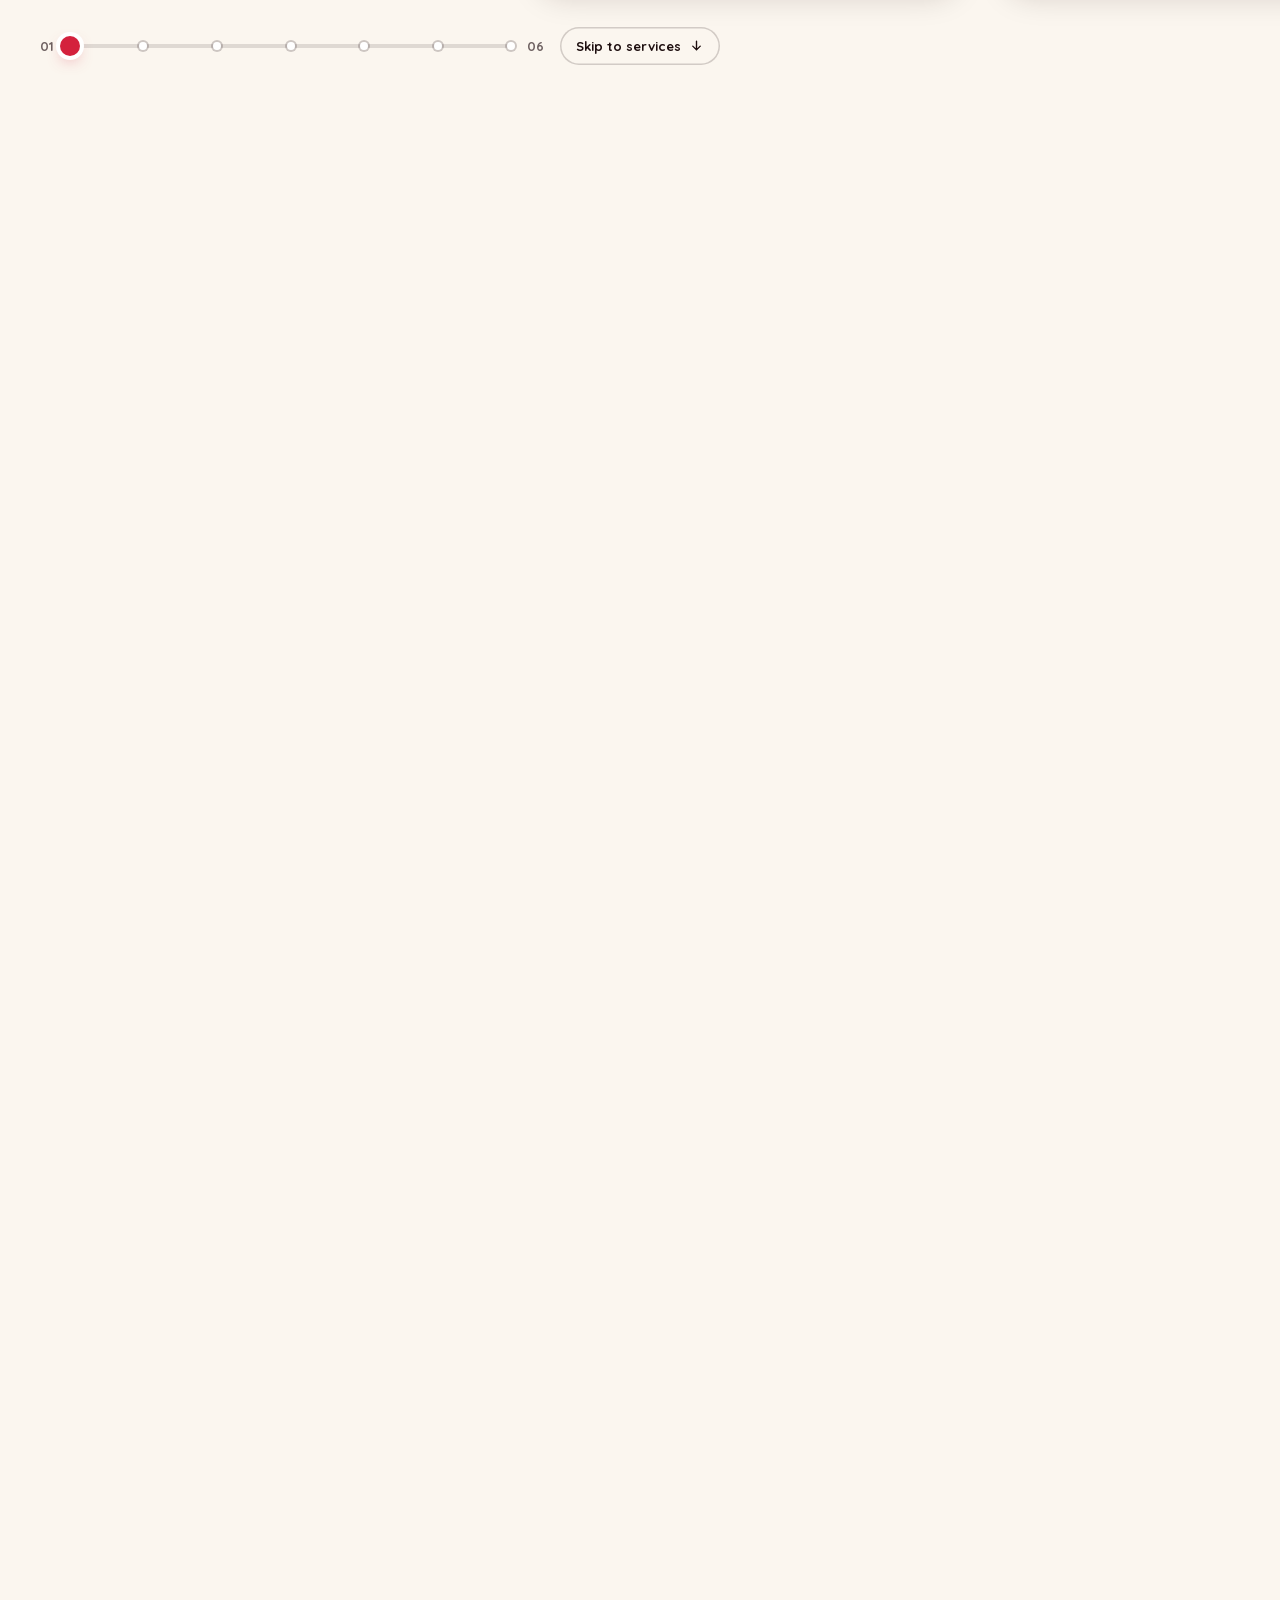
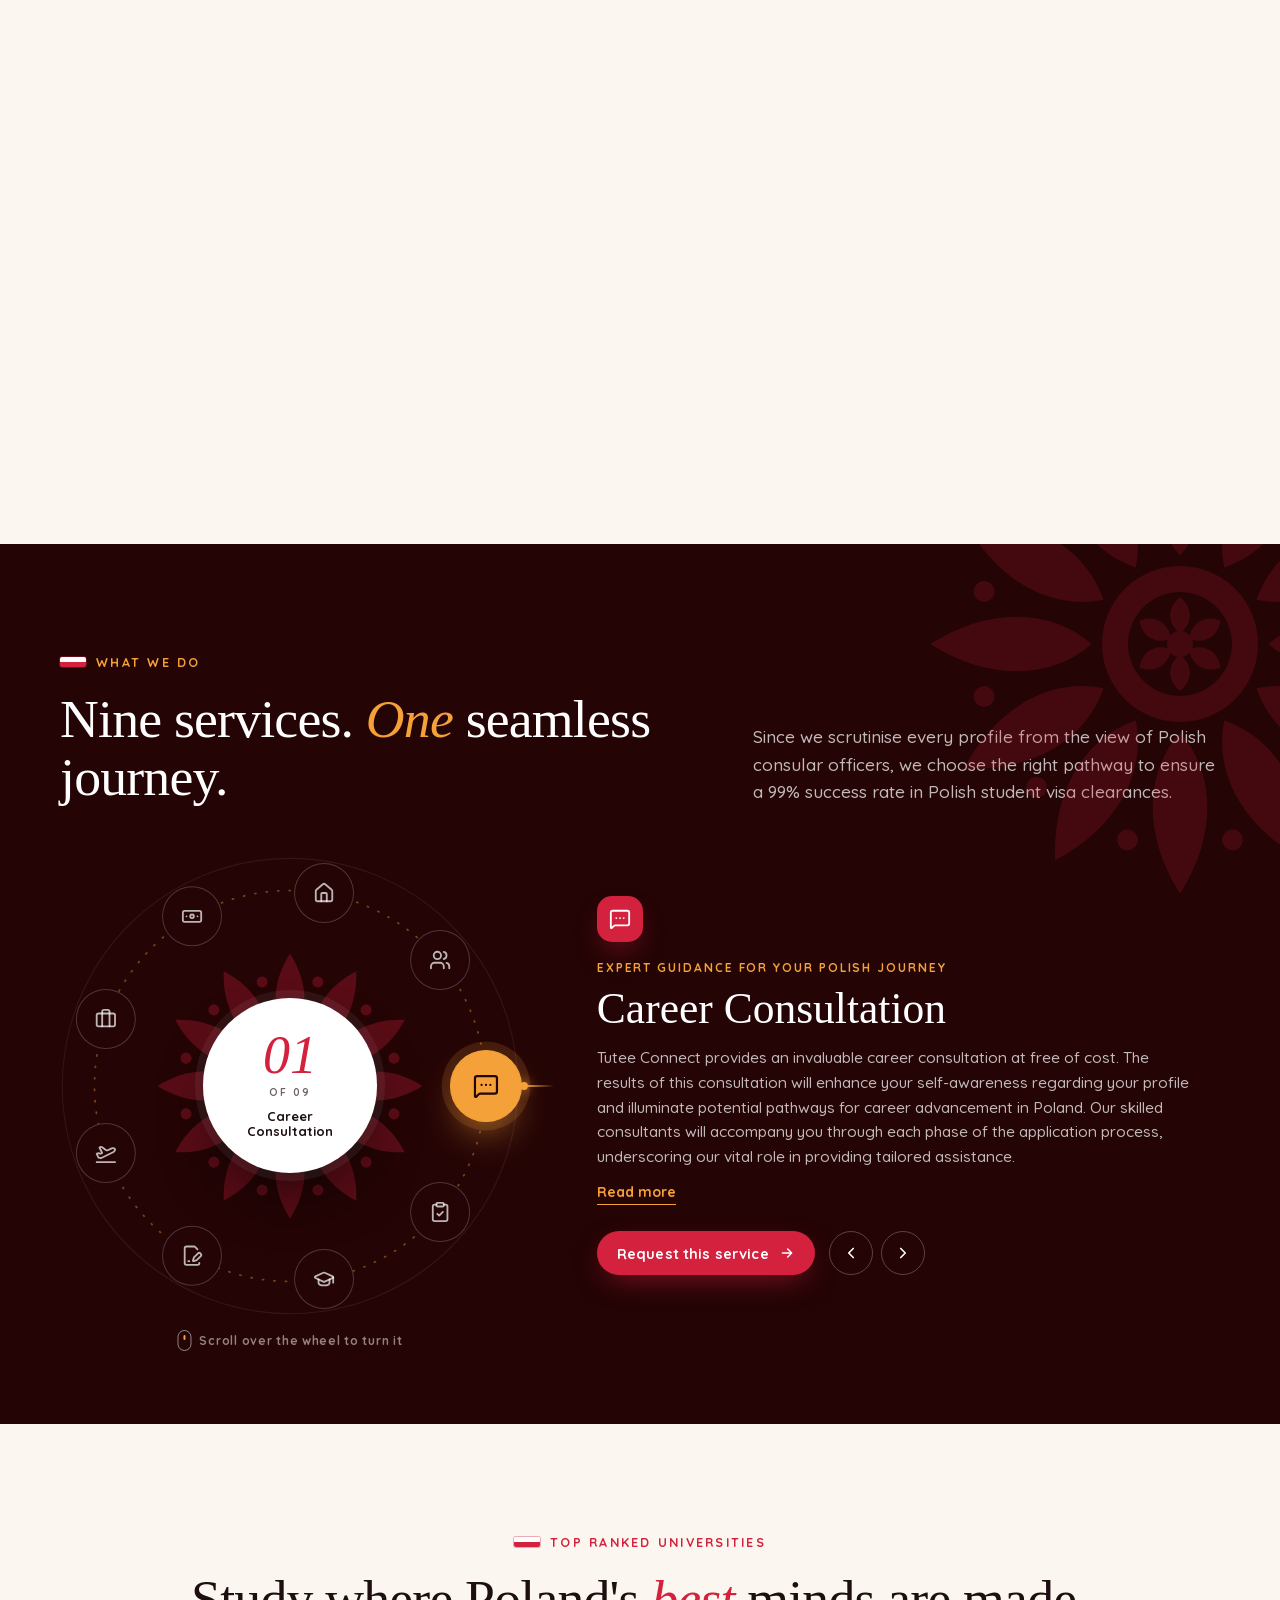
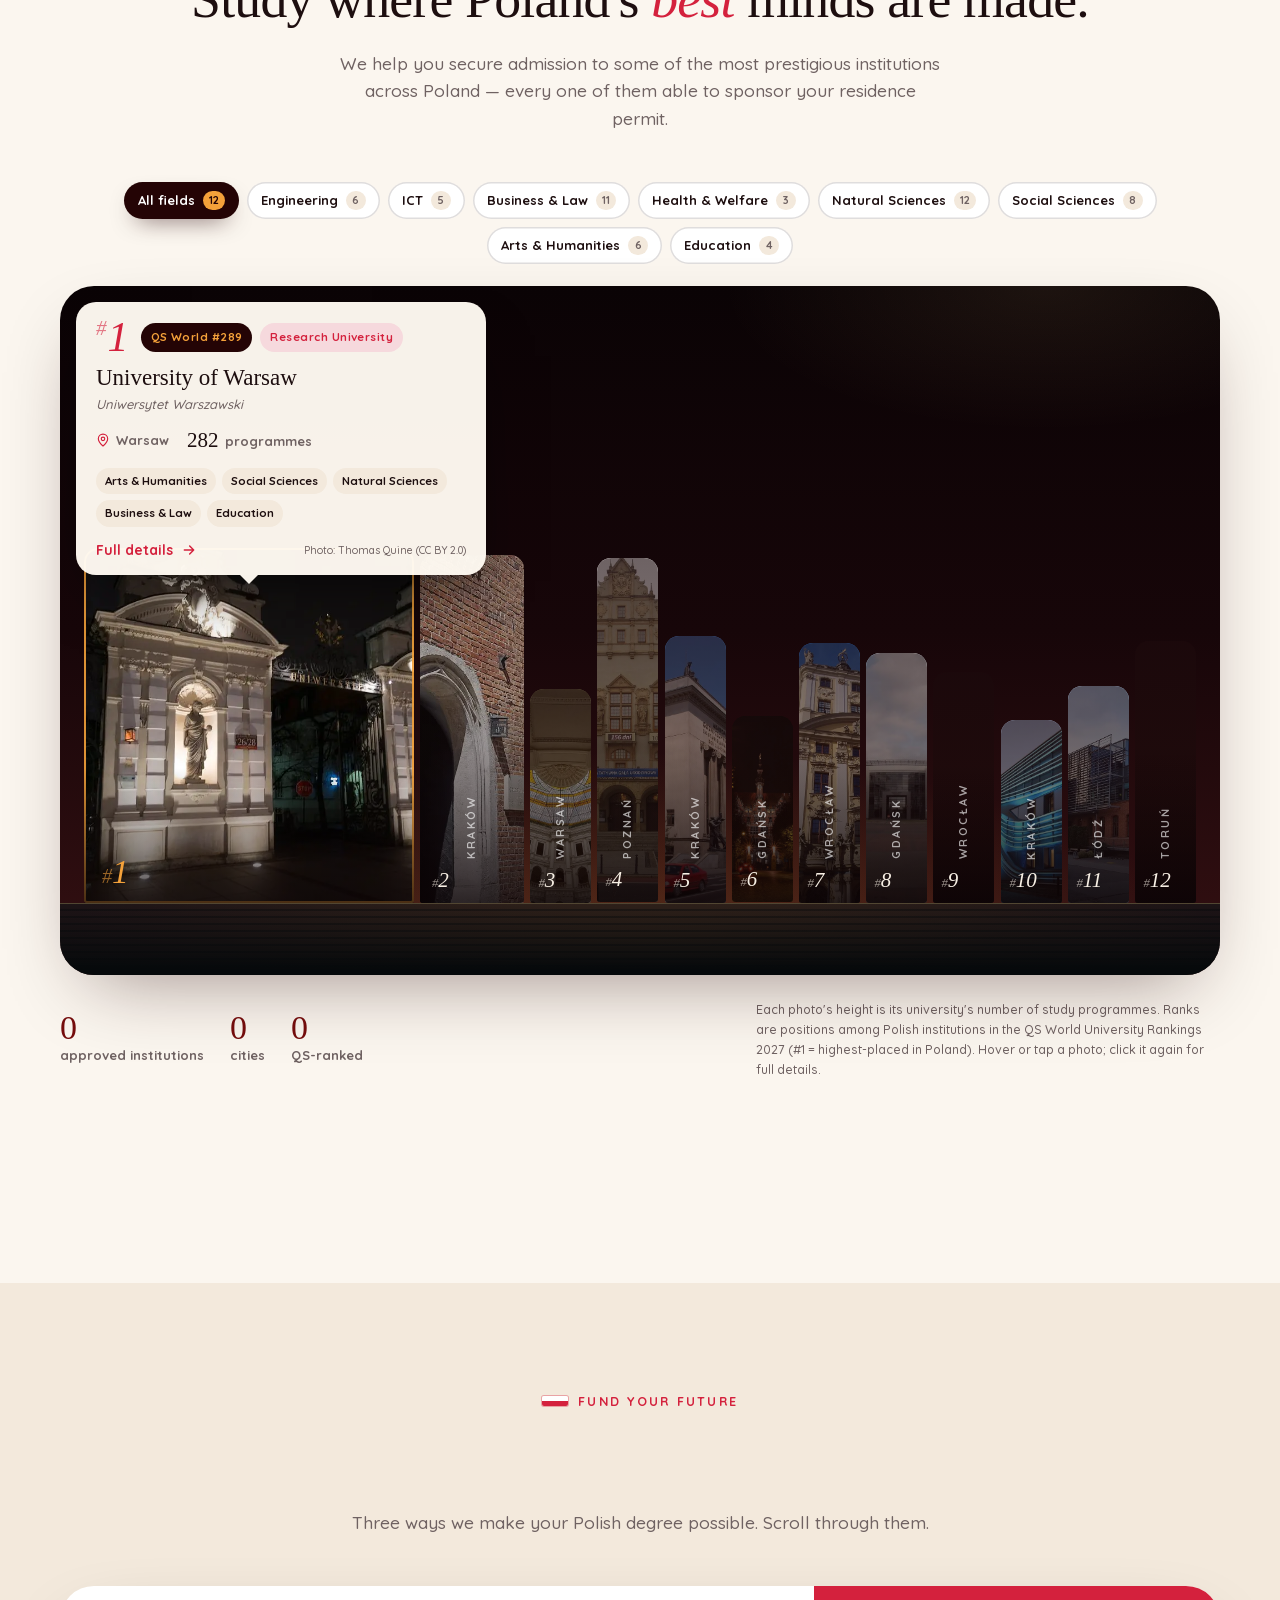
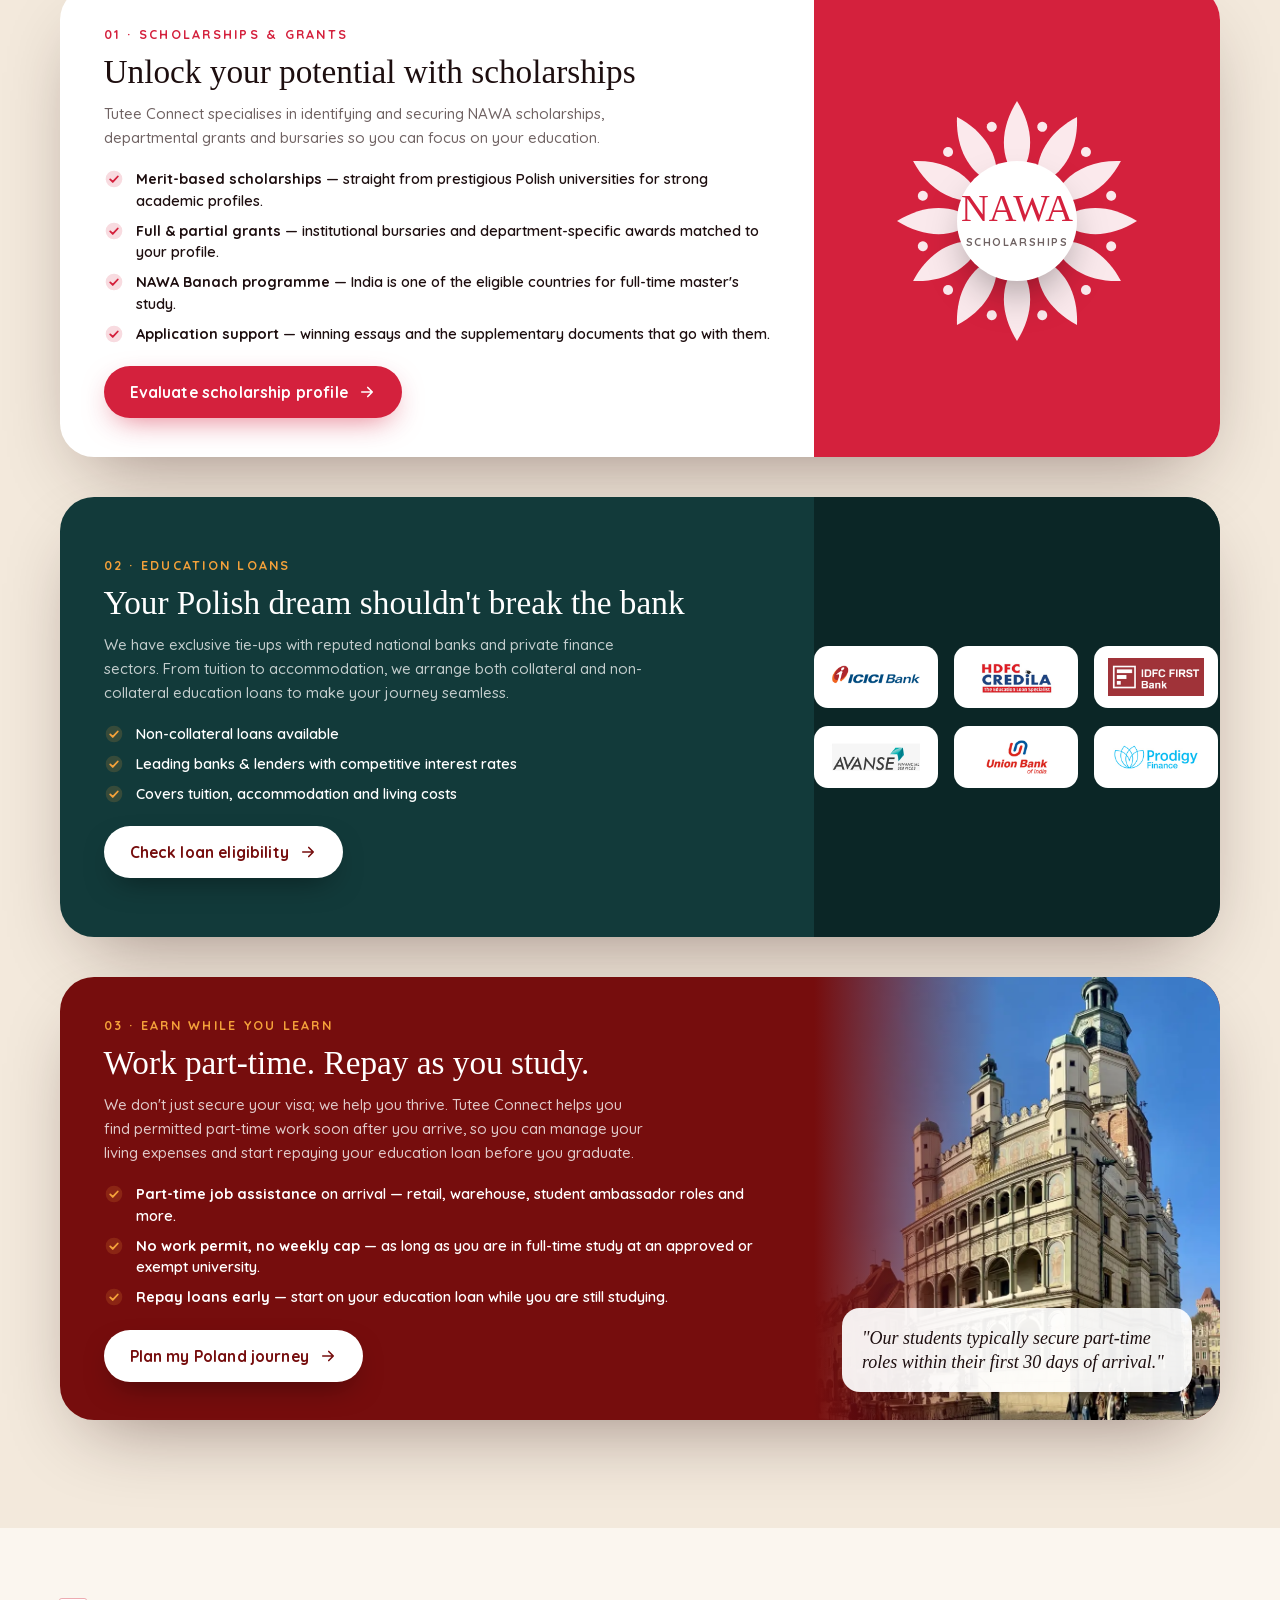
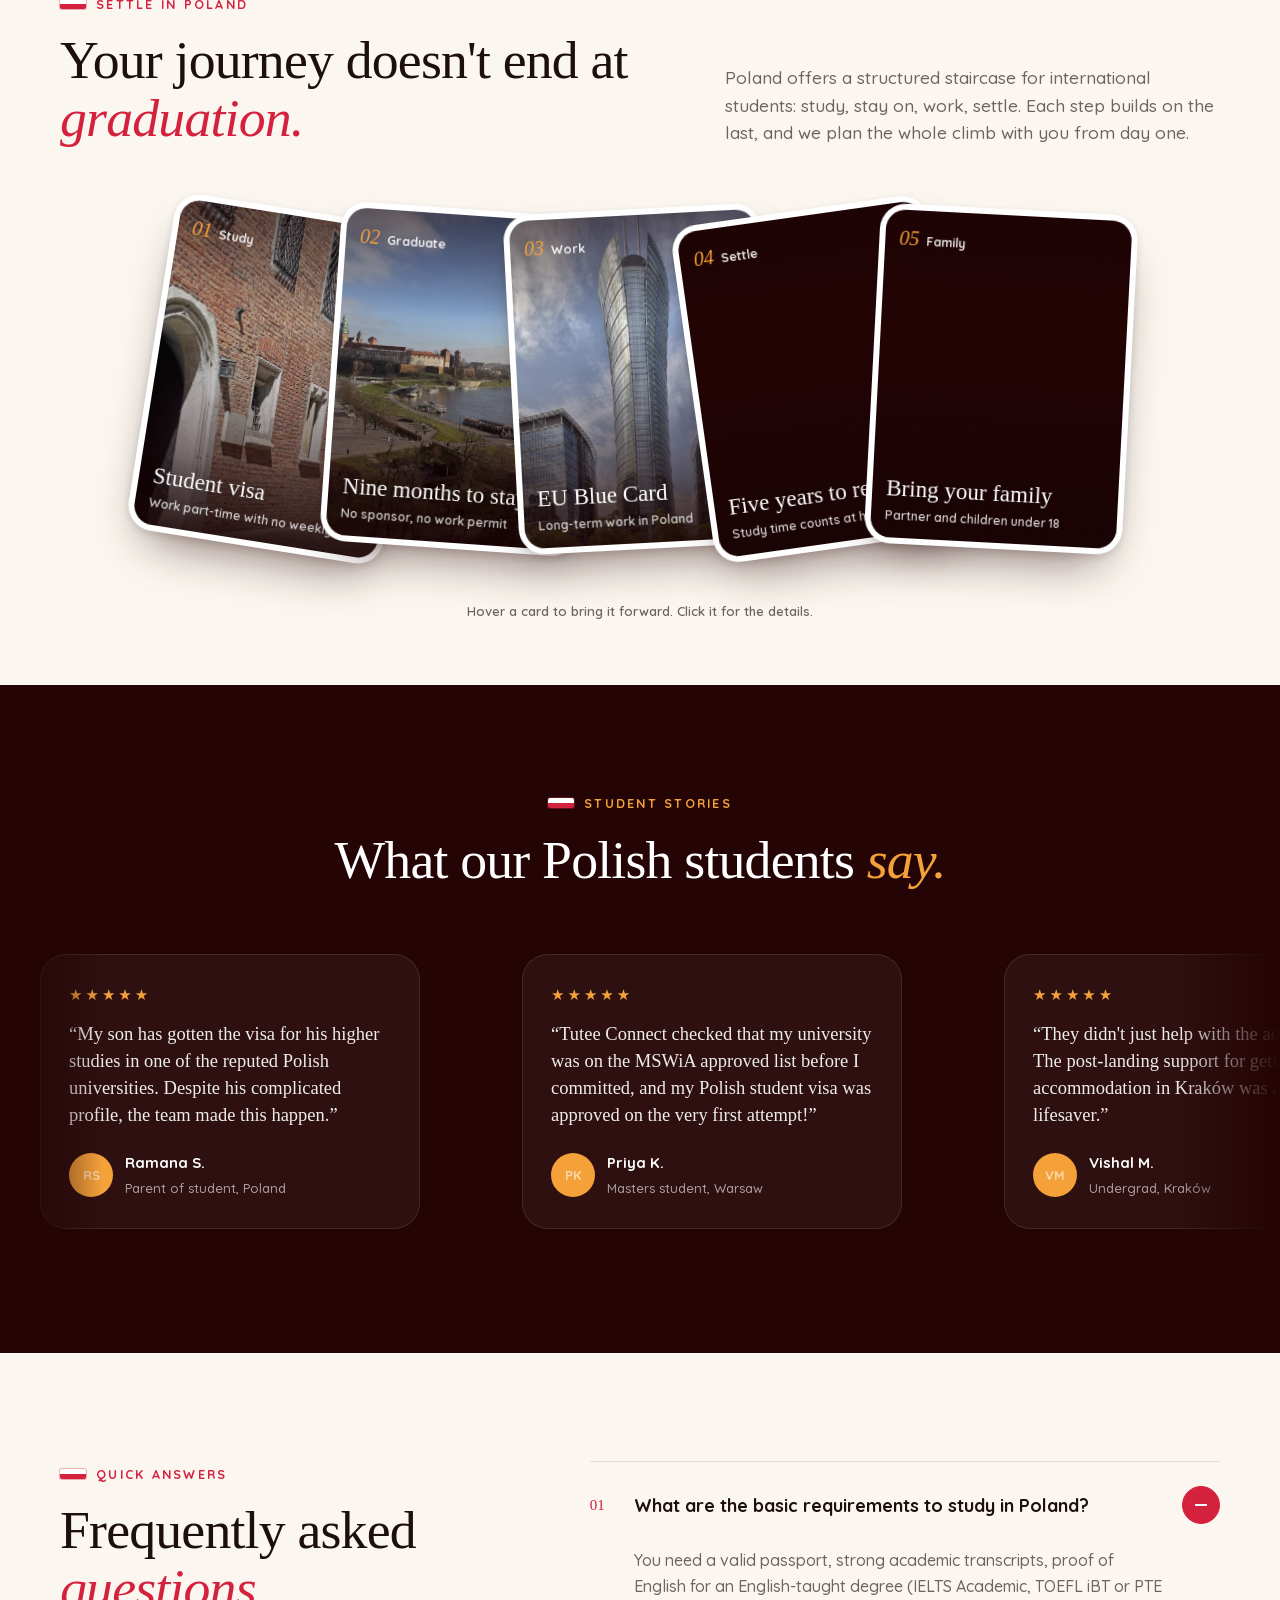
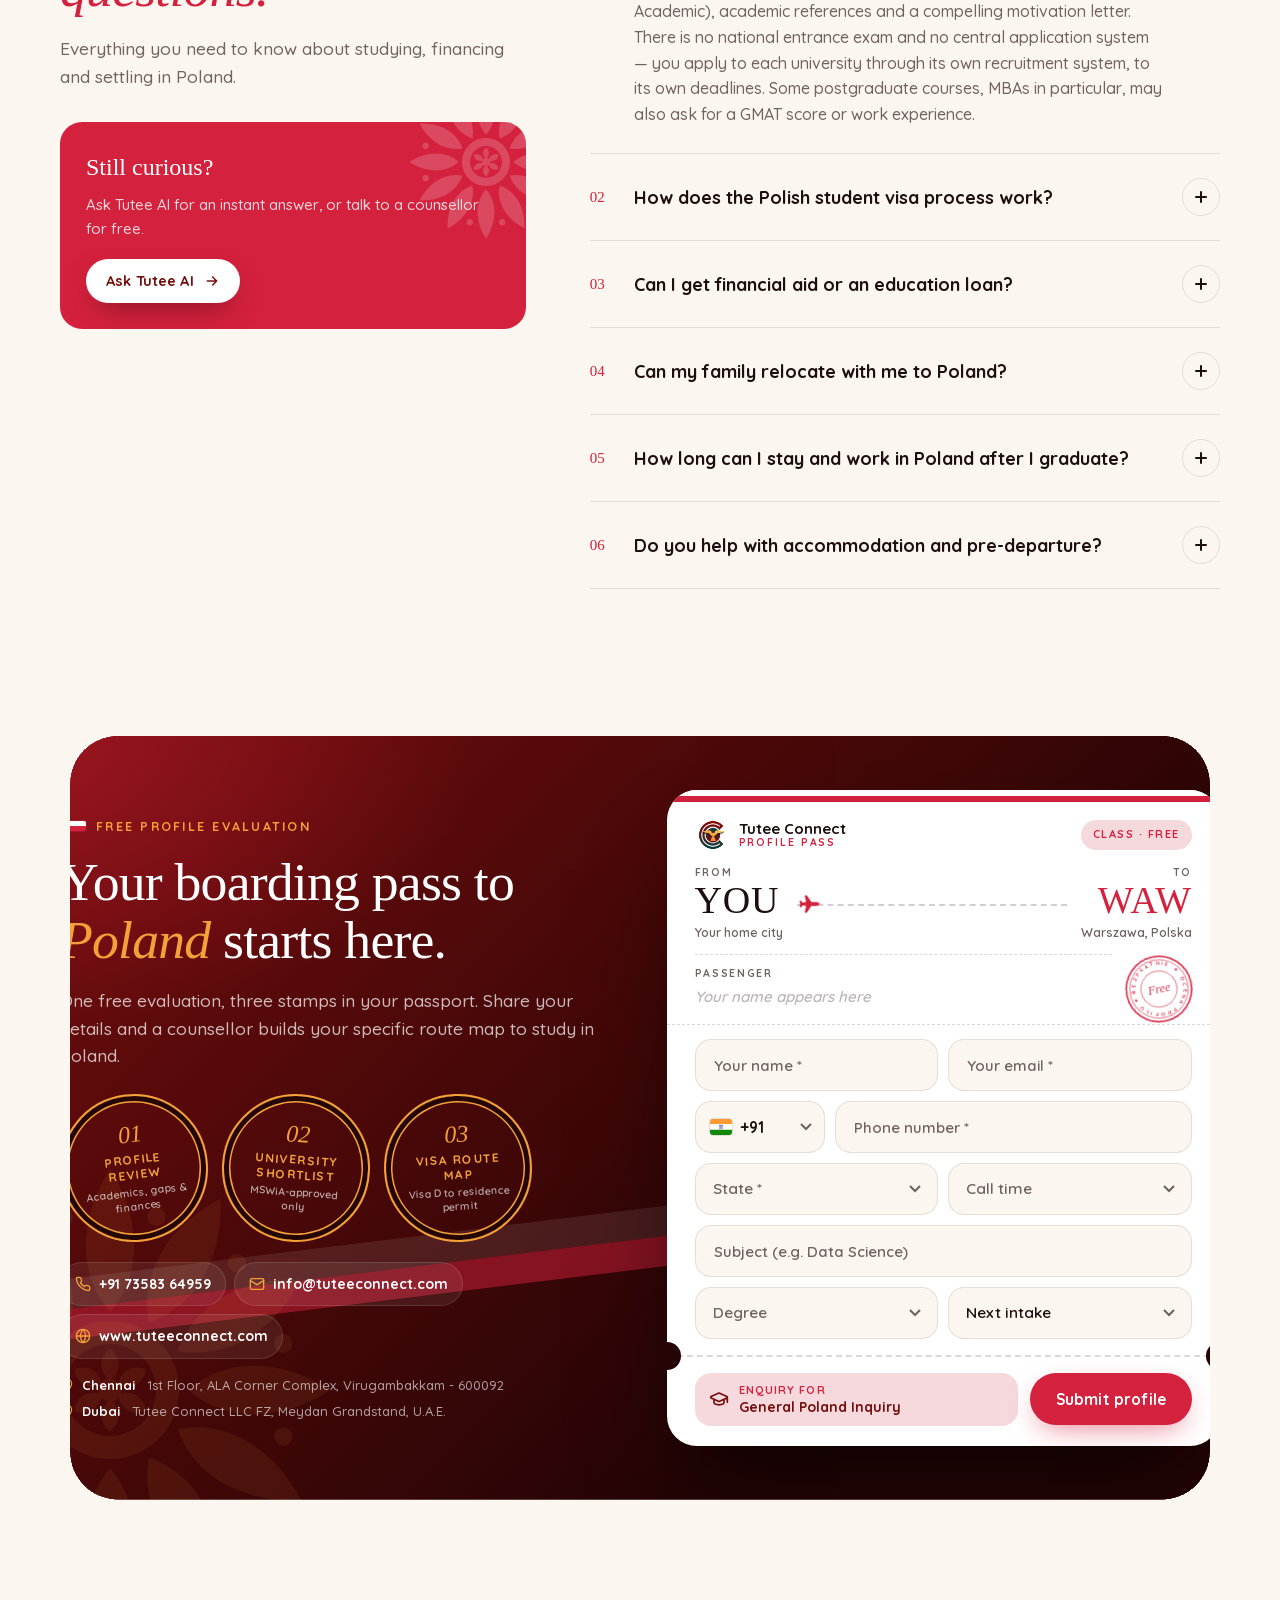
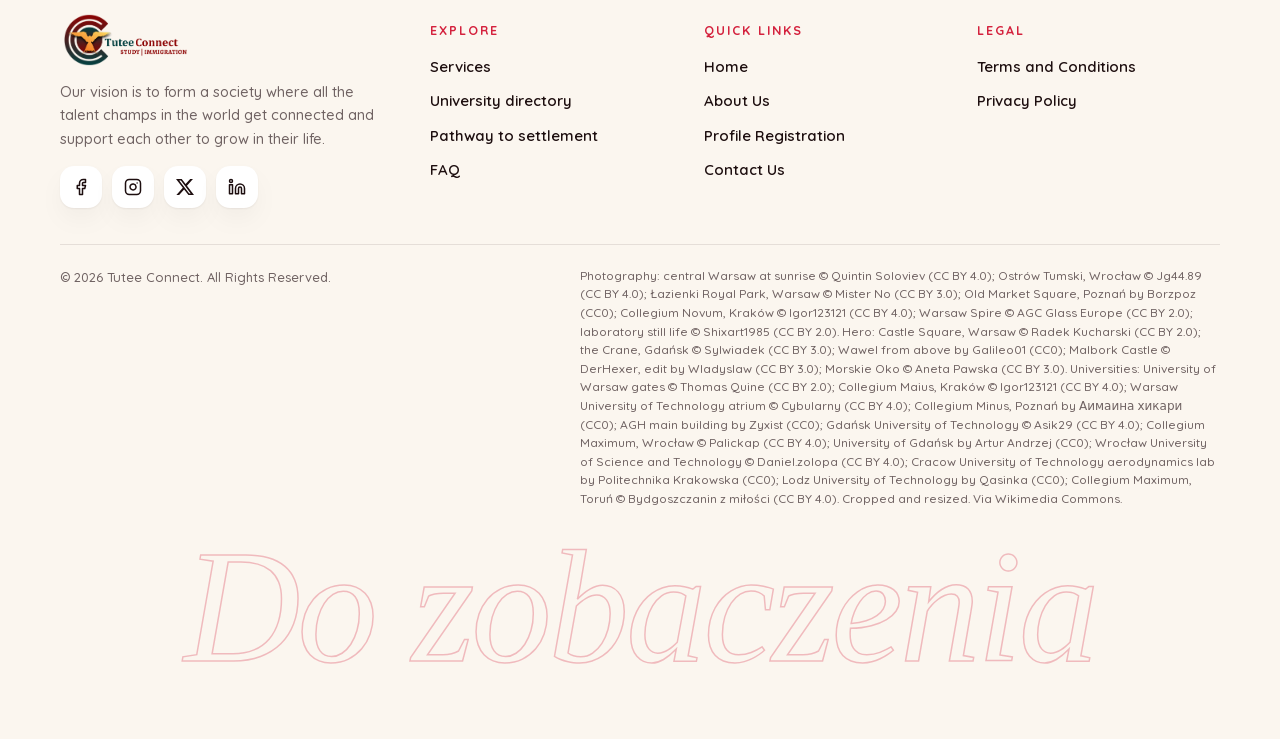
==== commit 617b8840: "Reworked family section" ====
--- a/index.html
+++ b/index.html
@@ -156,7 +156,7 @@
           <span class="eyebrow">Why Poland?</span>
           <h2 class="h2 split" data-split>Europe's rising star for <em>ambitious</em> students.</h2>
           <p class="lede" data-reveal style="--d:.2s">Poland is one of the fastest-growing destinations for international students in the European Union. With part-time work that carries no weekly cap, a nine-month permit to find work after graduation and an EU-recognised qualification, it is the ideal place to study and build a career.</p>
-          <p class="lede" data-reveal style="--d:.3s;font-size:14px;font-weight:700;color:var(--red)"><span class="only-desk">Keep scrolling →</span><span class="only-mob">Swipe to explore →</span></p>
+          <p class="lede why-hint" data-reveal style="--d:.3s;font-size:14px;font-weight:700;color:var(--red)"><span class="only-desk">Keep scrolling →</span><span class="only-mob">Swipe to explore →</span></p>
         </div>
         <article class="why-card photo">
           <picture><source type="image/webp" srcset="./assets/img/photos/poland-city.webp"><img src="./assets/img/photos/poland-city.jpg" alt="" loading="lazy" decoding="async"></picture>
@@ -281,7 +281,7 @@
           <div><b data-count="64">0</b>cities</div>
           <div><b data-count="20">0</b>QS-ranked</div>
         </div>
-        <p class="sky-note"><span class="only-desk">Each photo's height is its university's number of study programmes. </span>Ranks are positions among Polish institutions in the QS World University Rankings 2027 (#1 = highest-placed in Poland). <span class="only-desk">Hover or tap a photo; click it again for full details.</span><span class="only-mob">Swipe through the photos; tap the front one for full details.</span></p>
+        <p class="sky-note"><span class="only-desk">Each photo's height is its university's number of study programmes. </span>Ranks are positions among Polish institutions in the QS World University Rankings 2027 (#1 = highest-placed in Poland). <span class="only-desk">Hover or tap a photo; click it again for full details.</span><span class="only-mob">Tap a university for its full details.</span></p>
       </div>
     </div>
     <!-- outline of Poland for the details pop-up -->
@@ -299,10 +299,10 @@
     <div class="section-head center">
       <span class="eyebrow">Fund your future</span>
       <h2 class="h2 split" data-split>Scholarships, loans &amp; <em>earning</em> — sorted.</h2>
-      <p class="lede" data-reveal style="--d:.2s">Three ways we make your Polish degree possible. <span class="only-desk">Scroll</span><span class="only-mob">Swipe</span> through them.</p>
+      <p class="lede" data-reveal style="--d:.2s">Three ways we make your Polish degree possible. <span class="only-desk">Scroll through them.</span><span class="only-mob">Tap a tab to switch between them.</span></p>
     </div>
     <div class="stack" data-stack>
-      <article class="stack-card sc-1" style="--i:0" id="scholarships">
+      <article class="stack-card sc-1" style="--i:0" id="scholarships" data-tab="Scholarships">
         <div class="copy">
           <span class="label">01 · Scholarships &amp; grants</span>
           <h3>Unlock your potential with scholarships</h3>
@@ -320,7 +320,7 @@
         </div>
       </article>
 
-      <article class="stack-card sc-2" style="--i:1" id="financial-aid">
+      <article class="stack-card sc-2" style="--i:1" id="financial-aid" data-tab="Loans">
         <div class="copy">
           <span class="label">02 · Education loans</span>
           <h3>Your Polish dream shouldn't break the bank</h3>
@@ -342,7 +342,7 @@
         </div>
       </article>
 
-      <article class="stack-card sc-3" style="--i:2" id="earn-while-you-learn">
+      <article class="stack-card sc-3" style="--i:2" id="earn-while-you-learn" data-tab="Earn &amp; learn">
         <div class="copy">
           <span class="label">03 · Earn while you learn</span>
           <h3>Work part-time. Repay as you study.</h3>
@@ -374,170 +374,180 @@
       <p class="lede" data-reveal style="--d:.2s">Poland offers a structured staircase for international students: study, stay on, work, settle. Each step builds on the last, and we plan the whole climb with you from day one.</p>
     </div>
 
-    <!-- The staircase: choose a step and the climber hops to it; the panel says what happens there -->
-    <div class="climb" id="relocate" data-climb>
-      <div class="climb-left">
-        <p class="climb-hint"><svg width="16" height="16"><use href="#i-spark"/></svg>Choose a step to see what happens there</p>
-        <div class="climb-stairs" role="tablist" aria-label="Four steps to settling in Poland" data-reveal>
-          <button type="button" class="cs s1" role="tab" aria-selected="false" aria-controls="cp-0" id="cs-0" data-step style="--step:0">
-            <span class="cs-n">01</span>
-            <span class="cs-ico"><svg width="20" height="20"><use href="#i-cap"/></svg></span>
-            <span class="cs-kick">Study</span>
-            <span class="cs-t">Polish student visa</span>
+    <!-- Bounce cards: the five stages as a fanned hand of photo cards that bounce in. Hover (or tap)
+         a card to bring it forward while its neighbours spring aside; click it again to open the
+         stage, with its working instrument (visa file, dial, Blue Card, gauge, switchboard). -->
+    <div class="bnc" data-bx>
+      <div class="bnc-fan" data-bnc-fan>
+        <article class="bnc-card bx-study" data-bx-tile style="--i:0">
+          <button type="button" class="bnc-face" data-bnc-face aria-label="Student visa: open the details">
+            <span class="bnc-photo"><picture><source type="image/webp" srcset="assets/img/photos/unis/uj.webp"><img src="assets/img/photos/unis/uj.jpg" alt="" width="960" height="659" loading="lazy" decoding="async"></picture></span>
+            <span class="bnc-kick"><b>01</b>Study</span>
+            <span class="bnc-text"><span class="bnc-title">Student visa</span><span class="bnc-line">Work part-time with no weekly cap</span></span>
+            <span class="bnc-open" aria-hidden="true">Details<svg width="13" height="13" viewBox="0 0 24 24"><path d="M12 5v14M5 12h14" fill="none" stroke="currentColor" stroke-width="2.6" stroke-linecap="round"/></svg></span>
           </button>
-          <button type="button" class="cs s2" role="tab" aria-selected="false" aria-controls="cp-1" id="cs-1" data-step style="--step:1">
-            <span class="cs-n">02</span>
-            <span class="cs-ico"><svg width="20" height="20"><use href="#i-spark"/></svg></span>
-            <span class="cs-kick">Graduate</span>
-            <span class="cs-t">Nine-month graduate permit</span>
+          <div class="bx-kit" data-bx-kit hidden>
+            <button type="button" class="bx-gadget bx-file" data-bx-file aria-label="Your visa file: admission letter, proof of funds, health insurance, accommodation. 99% visa success. Check it again">
+              <span class="bx-file-list" aria-hidden="true">
+                <span><svg width="17" height="17"><use href="#i-check"/></svg>Admission letter</span>
+                <span><svg width="17" height="17"><use href="#i-check"/></svg>Proof of funds</span>
+                <span><svg width="17" height="17"><use href="#i-check"/></svg>Health insurance</span>
+                <span><svg width="17" height="17"><use href="#i-check"/></svg>Accommodation</span>
+              </span>
+              <span class="bx-stamp" aria-hidden="true"><b>99%</b><small>visa success</small></span>
+            </button>
+          </div>
+          <div class="bx-info" data-bx-info hidden>
+            <p>Complete a full-time degree at a university approved to admit international students. We help you choose programmes that lead straight into the graduate permit.</p>
+            <ul>
+              <li>A national visa to arrive, then a residence permit for studies; your first permit runs 15 months</li>
+              <li>Part-time work with no work permit and no weekly cap while you study full-time</li>
+              <li>Your visa file: admission letter, proof of funds, health insurance and accommodation</li>
+            </ul>
+            <p class="help"><b>We help:</b> an MSWiA-approved shortlist, and a visa file checked the way a consular officer reads it.</p>
+            <p class="fact"><b>99%</b>Polish visa success rate</p>
+          </div>
+        </article>
+        <article class="bnc-card bx-grad" data-bx-tile style="--i:1">
+          <button type="button" class="bnc-face" data-bnc-face aria-label="Nine months to stay on: open the details">
+            <span class="bnc-photo"><picture><source type="image/webp" srcset="assets/img/photos/hero/krakow-wawel-1280.webp"><img src="assets/img/photos/hero/krakow-wawel-1280.jpg" alt="" width="1280" height="960" loading="lazy" decoding="async"></picture></span>
+            <span class="bnc-kick"><b>02</b>Graduate</span>
+            <span class="bnc-text"><span class="bnc-title">Nine months to stay on</span><span class="bnc-line">No sponsor, no work permit</span></span>
+            <span class="bnc-open" aria-hidden="true">Details<svg width="13" height="13" viewBox="0 0 24 24"><path d="M12 5v14M5 12h14" fill="none" stroke="currentColor" stroke-width="2.6" stroke-linecap="round"/></svg></span>
           </button>
-          <button type="button" class="cs s3" role="tab" aria-selected="false" aria-controls="cp-2" id="cs-2" data-step style="--step:2">
-            <span class="cs-n">03</span>
-            <span class="cs-ico"><svg width="20" height="20"><use href="#i-brief"/></svg></span>
-            <span class="cs-kick">Work</span>
-            <span class="cs-t">EU Blue Card</span>
+          <div class="bx-kit" data-bx-kit hidden>
+            <div class="bx-gadget bx-nine">
+              <div class="bx-nine-head">
+                <span class="bx-nine-big"><b>9</b><span>months<small>to stay on</small></span></span>
+                <span class="bx-nine-tag"><svg width="13" height="13"><use href="#i-check"/></svg>No sponsor</span>
+              </div>
+              <ol class="bx-nine-phases">
+                <li class="bx-ph is-hunt"><span class="bx-ph-ico"><svg width="16" height="16"><use href="#i-search"/></svg></span><small>Months 1–3</small><b>Job-hunt</b><span class="bx-ph-mo" aria-hidden="true"><i>1</i><i>2</i><i>3</i></span></li>
+                <li class="bx-ph is-job"><span class="bx-ph-ico"><svg width="16" height="16"><use href="#i-brief"/></svg></span><small>Months 4–6</small><b>Take a job</b><span class="bx-ph-mo" aria-hidden="true"><i>4</i><i>5</i><i>6</i></span></li>
+                <li class="bx-ph is-switch"><span class="bx-ph-ico"><svg width="16" height="16"><use href="#i-reset"/></svg></span><small>Months 7–9</small><b>Switch permit</b><span class="bx-ph-mo" aria-hidden="true"><i>7</i><i>8</i><i>9</i></span></li>
+              </ol>
+              <p class="bx-nine-note"><svg width="14" height="14"><use href="#i-plane"/></svg>Apply before your student permit ends</p>
+            </div>
+          </div>
+          <div class="bx-info" data-bx-info hidden>
+            <p>Stay on after graduation to find work or start a business, with no sponsor and no work permit.</p>
+            <ul>
+              <li>Nine months to job-hunt or launch a business</li>
+              <li>No sponsor required; graduates of full-time Polish degrees need no work permit</li>
+              <li>Apply in person while you're still legally resident in Poland</li>
+            </ul>
+            <p class="help"><b>We help:</b> with the timing, the application and the move to your work permit.</p>
+            <p class="fact"><b>0</b>work permits for full-time graduates</p>
+          </div>
+        </article>
+        <article class="bnc-card bx-work" data-bx-tile style="--i:2">
+          <button type="button" class="bnc-face" data-bnc-face aria-label="EU Blue Card: open the details">
+            <span class="bnc-photo"><picture><source type="image/webp" srcset="assets/img/photos/why-work.webp"><img src="assets/img/photos/why-work.jpg" alt="" width="800" height="1140" loading="lazy" decoding="async"></picture></span>
+            <span class="bnc-kick"><b>03</b>Work</span>
+            <span class="bnc-text"><span class="bnc-title">EU Blue Card</span><span class="bnc-line">Long-term work in Poland</span></span>
+            <span class="bnc-open" aria-hidden="true">Details<svg width="13" height="13" viewBox="0 0 24 24"><path d="M12 5v14M5 12h14" fill="none" stroke="currentColor" stroke-width="2.6" stroke-linecap="round"/></svg></span>
           </button>
-          <button type="button" class="cs s4" role="tab" aria-selected="false" aria-controls="cp-3" id="cs-3" data-step style="--step:3">
-            <picture><source type="image/webp" srcset="./assets/img/photos/students-campus.webp"><img src="./assets/img/photos/students-campus.jpg" alt="" loading="lazy" decoding="async"></picture>
-            <span class="cs-n">04</span>
-            <span class="cs-ico"><svg width="20" height="20"><use href="#i-shield"/></svg></span>
-            <span class="cs-kick">Settle</span>
-            <span class="cs-t">EU long-term resident</span>
-          </button>
-          <span class="climber" data-climber aria-hidden="true"><i><b>You</b><svg width="20" height="20"><use href="#i-person"/></svg></i></span>
-          <span class="climb-ground" aria-hidden="true"><i></i></span>
-        </div>
-      </div>
-
-      <div class="climb-panel" data-reveal style="--d:.15s">
-        <article class="cp" id="cp-0" role="tabpanel" aria-labelledby="cs-0" data-cp>
-          <span class="cp-kick">Step 01 · Study</span>
-          <h3>Polish student visa</h3>
-          <span class="cp-chip">Bachelor's or master's</span>
-          <p class="cp-lede">Complete a full-time degree at a university approved to admit international students. We help you choose programmes that lead straight into the graduate permit.</p>
-          <div class="cp-cols">
-            <div><h4>What it means for you</h4><ul>
-              <li>A Polish national visa to arrive, then a temporary residence permit for studies</li>
-              <li>Part-time work with no work permit and no weekly cap while you study full-time</li>
-              <li>Your first permit runs 15 months</li>
-            </ul></div>
-            <div><h4>How we help</h4><ul>
-              <li>Shortlisting MSWiA-approved universities and programmes</li>
-              <li>A visa file checked the way a Polish consular officer reads it</li>
-              <li>Your residence permit for studies</li>
-            </ul></div>
-          </div>
-        </article>
-        <article class="cp" id="cp-1" role="tabpanel" aria-labelledby="cs-1" data-cp hidden>
-          <span class="cp-kick">Step 02 · Graduate</span>
-          <h3>Nine-month graduate permit</h3>
-          <span class="cp-chip">9 months</span>
-          <p class="cp-lede">Stay on after graduation to find work or start a business, with no sponsor and no work permit.</p>
-          <div class="cp-cols">
-            <div><h4>What it means for you</h4><ul>
-              <li>Nine months to job-hunt or launch a business</li>
-              <li>No sponsor required</li>
-              <li>Graduates of full-time Polish degrees need no work permit</li>
-            </ul></div>
-            <div><h4>How we help</h4><ul>
-              <li>Timing: you apply in person while still legally resident</li>
-              <li>The application and its documents</li>
-              <li>Planning the move to your work permit</li>
-            </ul></div>
-          </div>
-        </article>
-        <article class="cp" id="cp-2" role="tabpanel" aria-labelledby="cs-2" data-cp hidden>
-          <span class="cp-kick">Step 03 · Work</span>
-          <h3>EU Blue Card</h3>
-          <span class="cp-chip">Partner may work too</span>
-          <p class="cp-lede">Move to an EU Blue Card or a combined residence-and-work permit for long-term employment.</p>
-          <div class="cp-cols">
-            <div><h4>What it means for you</h4><ul>
+          <div class="bx-kit" data-bx-kit hidden>
+            <div class="bx-gadget bx-card-wrap">
+              <button type="button" class="bx-card" data-bx-card aria-pressed="false" aria-label="EU Blue Card: turn it over to see what it gives your partner">
+                <span class="bx-card-in">
+                  <span class="bx-card-face bx-card-front" aria-hidden="true">
+                    <span class="bx-card-holo"></span>
+                    <svg class="bx-card-stars" viewBox="0 0 60 60" data-bx-stars></svg>
+                    <span class="bx-card-chip"></span>
+                    <span class="bx-card-type">Karta pobytu</span>
+                    <span class="bx-card-name">EU Blue Card</span>
+                    <span class="bx-card-lines"><i></i><i></i><i></i></span>
+                  </span>
+                  <span class="bx-card-face bx-card-back" aria-hidden="true">
+                    <span class="bx-card-strip"></span>
+                    <b>Your partner</b>
+                    <span>may work with no separate work permit</span>
+                  </span>
+                </span>
+              </button>
+              <small class="bx-card-hint">Tap to turn over</small>
+            </div>
+          </div>
+          <div class="bx-info" data-bx-info hidden>
+            <p>Move to an EU Blue Card or a combined residence-and-work permit for long-term employment.</p>
+            <ul>
               <li>Long-term employment in Poland</li>
               <li>Your partner may work with no separate work permit</li>
-              <li>The simplest route for bringing your family</li>
-            </ul></div>
-            <div><h4>How we help</h4><ul>
-              <li>Choosing between the Blue Card and a combined permit</li>
-              <li>Family applications, documents and voivodeship office appointments</li>
-            </ul></div>
-          </div>
-        </article>
-        <article class="cp" id="cp-3" role="tabpanel" aria-labelledby="cs-3" data-cp hidden>
-          <span class="cp-kick">Step 04 · Settle</span>
-          <h3>EU long-term resident</h3>
-          <span class="cp-chip">5 years · study counts ½</span>
-          <p class="cp-lede">The final step: long-term resident status after five continuous years of residence, with study time counted at one half.</p>
-          <div class="cp-cols">
-            <div><h4>What it means for you</h4><ul>
+              <li>Bringing your family is far simpler on a Blue Card</li>
+            </ul>
+            <p class="help"><b>We help:</b> choose between the Blue Card and a combined permit, plus family applications and office appointments.</p>
+          </div>
+        </article>
+        <article class="bnc-card bx-settle" data-bx-tile style="--i:3">
+          <button type="button" class="bnc-face" data-bnc-face aria-label="Five years to residence: open the details">
+            <span class="bnc-photo"><picture><source type="image/webp" srcset="assets/img/photos/hero/warsaw-old-town-1280.webp"><img src="assets/img/photos/hero/warsaw-old-town-1280.jpg" alt="" width="1280" height="853" loading="lazy" decoding="async"></picture></span>
+            <span class="bnc-kick"><b>04</b>Settle</span>
+            <span class="bnc-text"><span class="bnc-title">Five years to residence</span><span class="bnc-line">Study time counts at half</span></span>
+            <span class="bnc-open" aria-hidden="true">Details<svg width="13" height="13" viewBox="0 0 24 24"><path d="M12 5v14M5 12h14" fill="none" stroke="currentColor" stroke-width="2.6" stroke-linecap="round"/></svg></span>
+          </button>
+          <div class="bx-kit" data-bx-kit hidden>
+            <div class="bx-gadget bx-pass">
+              <div class="bx-pass-head">
+                <svg class="bx-pass-seal" viewBox="0 0 200 200" aria-hidden="true"><use href="#rosette"/></svg>
+                <span class="bx-pass-title">Karta pobytu<small>Your residence record</small></span>
+                <span class="bx-pass-total"><b data-bx-years>3.5</b><small>of 5 years</small></span>
+              </div>
+              <div class="bx-pass-grid" data-bx-cells aria-hidden="true"></div>
+              <p class="bx-pass-read" aria-live="polite"><span data-bx-verdict>1.5 years to go</span></p>
+              <div class="bx-steps">
+                <div class="bx-step is-study"><span class="bx-step-lbl"><b>Years of study</b><small>count at half</small></span>
+                  <button type="button" data-bx-dec="study" aria-label="One year less of study">&minus;</button><output data-bx-out="study">3</output><button type="button" data-bx-inc="study" aria-label="One more year of study">+</button></div>
+                <div class="bx-step is-work"><span class="bx-step-lbl"><b>Years of work</b><small>count in full</small></span>
+                  <button type="button" data-bx-dec="work" aria-label="One year less of work">&minus;</button><output data-bx-out="work">2</output><button type="button" data-bx-inc="work" aria-label="One more year of work">+</button></div>
+              </div>
+              <span class="bx-resident" aria-hidden="true"><small>EU long-term</small><b>Resident</b><small>5 years reached</small></span>
+            </div>
+          </div>
+          <div class="bx-info" data-bx-info hidden>
+            <p>The final step: EU long-term resident status after five continuous years of residence, with study time counted at one half.</p>
+            <ul>
               <li>Five continuous years of residence in Poland</li>
               <li>Each year of study counts as half a year</li>
-            </ul></div>
-            <div><h4>How we help</h4><ul>
-              <li>Keeping your residence continuous from your first permit</li>
-              <li>Planning the five-year clock with you from day one</li>
-            </ul></div>
-          </div>
-        </article>
-        <div class="cp-foot">
-          <div class="cp-nav">
-            <button type="button" data-climb-prev aria-label="Previous step"><svg width="18" height="18"><use href="#i-left"/></svg></button>
-            <span><b data-climb-at>01</b> / 04</span>
-            <button type="button" data-climb-next aria-label="Next step"><svg width="18" height="18"><use href="#i-right"/></svg></button>
-          </div>
-          <a class="btn sm" href="#contact" data-scroll-to="contact">Plan my route <svg class="arrow" width="16" height="16"><use href="#i-arrow"/></svg></a>
-        </div>
-      </div>
-    </div>
-
-    <div class="path-facts" data-reveal>
-      <div class="fact"><b><span data-count="99">0</span>%</b><span>Polish visa success rate</span></div>
-      <div class="fact"><b>0</b><span>work permits needed by graduates of full-time Polish degrees</span></div>
-      <div class="fact"><b>½</b><span>of your study time counts towards long-term residence</span></div>
-    </div>
-    <!-- Family: pick a stage and the family in the photo shows who can be with you then -->
-    <div class="fam" data-fam data-st="0" data-reveal>
-      <svg class="fam-rosette" viewBox="0 0 200 200" aria-hidden="true"><use href="#rosette"/></svg>
-      <div class="fam-scene">
-        <picture><source type="image/webp" srcset="./assets/img/photos/family.webp"><img src="./assets/img/photos/family.jpg" alt="Łazienki Royal Park in Warsaw" loading="lazy" decoding="async"></picture>
-        <span class="fam-stamp" aria-hidden="true"><span>Not yet</span><span>Welcome</span><span>Simplest route</span></span>
-        <svg class="fam-plane" width="34" height="34" aria-hidden="true"><use href="#i-plane"/></svg>
-        <div class="fam-people" aria-hidden="true">
-          <span class="fp fp-you"><i><svg width="22" height="22"><use href="#i-person"/></svg></i><b>You</b><small>In Poland</small></span>
-          <span class="fp fp-partner"><i><svg width="22" height="22"><use href="#i-person"/></svg><em><svg width="12" height="12"><use href="#i-brief"/></svg></em></i><b>Partner</b><small><span>At home</span><span>With you</span><span>Can work</span></small></span>
-          <span class="fp fp-kids"><i><svg width="17" height="17"><use href="#i-person"/></svg></i><b>Children</b><small><span>At home</span><span>With you</span><span>With you</span></small></span>
-        </div>
-      </div>
-      <div class="fam-copy">
-        <span class="eyebrow on-dark">Family migration</span>
-        <h3>Relocating with your <em>family?</em></h3>
-        <p>Poland lets students bring their partner and children under 18 once they have held residence permits for two years, and makes it straightforward from the EU Blue Card onwards. Pick a stage to see who can be with you.</p>
-        <div class="fam-stages" role="tablist" aria-label="When your family can join you">
-          <span class="fam-track" aria-hidden="true"><i></i></span>
-          <button type="button" role="tab" id="fs-0" aria-controls="fd-0" aria-selected="true" data-fam-stage><span class="fs-dot">1</span><small>Year 1</small><b>First permit</b></button>
-          <button type="button" role="tab" id="fs-1" aria-controls="fd-1" aria-selected="false" data-fam-stage><span class="fs-dot">2</span><small>Year 2</small><b>As a student</b></button>
-          <button type="button" role="tab" id="fs-2" aria-controls="fd-2" aria-selected="false" data-fam-stage><span class="fs-dot">3</span><small>Next</small><b>EU Blue Card</b></button>
-        </div>
-        <div class="fam-details">
-          <div class="fd" id="fd-0" role="tabpanel" aria-labelledby="fs-0" data-fam-detail>
-            <b class="fd-status">Not yet</b>
-            <p>Your first permit runs 15 months, so reunification can't start from it. We plan the timing from day one.</p>
-          </div>
-          <div class="fd" id="fd-1" role="tabpanel" aria-labelledby="fs-1" data-fam-detail hidden>
-            <b class="fd-status">Family can join</b>
-            <p>After two years on consecutive permits, with the current one issued for at least a year, your partner and children under 18 can join you.</p>
-          </div>
-          <div class="fd" id="fd-2" role="tabpanel" aria-labelledby="fs-2" data-fam-detail hidden>
-            <b class="fd-status">Simplest route</b>
-            <p>On an EU Blue Card, bringing your family is far simpler, and your partner may work with no separate work permit.</p>
-          </div>
-        </div>
-        <div class="fam-help">
-          <span class="fam-help-ico"><svg width="20" height="20"><use href="#i-shield"/></svg></span>
-          <p><b>We handle the paperwork:</b> applications, documents and voivodeship office appointments.</p>
-          <a class="btn light sm" href="#contact" data-scroll-to="contact">Get family visa help <svg class="arrow" width="16" height="16"><use href="#i-arrow"/></svg></a>
-        </div>
-      </div>
+              <li>Work years on a permit or Blue Card count in full</li>
+            </ul>
+            <p class="help"><b>We help:</b> keep your residence continuous and plan the five-year clock from day one.</p>
+            <p class="fact"><b>½</b>of study time counts to residence</p>
+          </div>
+        </article>
+        <article class="bnc-card bx-family" data-bx-tile style="--i:4">
+          <button type="button" class="bnc-face" data-bnc-face aria-label="Bring your family: open the details">
+            <span class="bnc-photo"><picture><source type="image/webp" srcset="assets/img/photos/family.webp"><img src="assets/img/photos/family.jpg" alt="" width="1400" height="1050" loading="lazy" decoding="async"></picture></span>
+            <span class="bnc-kick"><b>05</b>Family</span>
+            <span class="bnc-text"><span class="bnc-title">Bring your family</span><span class="bnc-line">Partner and children under 18</span></span>
+            <span class="bnc-open" aria-hidden="true">Details<svg width="13" height="13" viewBox="0 0 24 24"><path d="M12 5v14M5 12h14" fill="none" stroke="currentColor" stroke-width="2.6" stroke-linecap="round"/></svg></span>
+          </button>
+          <div class="bx-kit" data-bx-kit hidden>
+            <div class="bx-gadget bx-switch">
+              <div class="bx-seg" role="radiogroup" aria-label="Your stage" data-bx-seg>
+                <button type="button" role="radio" aria-checked="true" data-bx-stage="0">Year 1</button>
+                <button type="button" role="radio" aria-checked="false" tabindex="-1" data-bx-stage="1">Year 2</button>
+                <button type="button" role="radio" aria-checked="false" tabindex="-1" data-bx-stage="2">Blue Card</button>
+              </div>
+              <ul class="bx-people" aria-live="polite">
+                <li data-bx-who="partner"><i class="led"></i><b>Partner</b><span data-bx-st>Not yet</span></li>
+                <li data-bx-who="child"><i class="led"></i><b>Child</b><span data-bx-st>Not yet</span></li>
+              </ul>
+            </div>
+          </div>
+          <div class="bx-info" data-bx-info hidden>
+            <p>Your partner and children under 18 can join you once you've held residence permits for two years in a row, and it's simplest from the EU Blue Card onwards.</p>
+            <ul>
+              <li><b>Year 1:</b> your first permit runs 15 months, so reunification can't start from it yet</li>
+              <li><b>Year 2:</b> after two years on consecutive permits, with the current one issued for at least a year, they can join you</li>
+              <li><b>Blue Card:</b> the simplest route, and your partner may work with no separate work permit</li>
+            </ul>
+            <p class="help"><b>We help:</b> with family applications, documents and office appointments, timed to your permits.</p>
+          </div>
+        </article>
+      </div>
+      <div class="bnc-dots" data-bnc-dots aria-hidden="true"></div>
+      <p class="bnc-hint" data-bnc-hint>Hover a card to bring it forward. Click it for the details.</p>
     </div>
   </div>
 </section>
@@ -684,8 +694,8 @@
   </div>
   <div class="field"><input id="c-course" name="course" type="text" placeholder=" " autocomplete="off" maxlength="120"><label for="c-course">Subject (e.g. Data Science)</label></div>
   <div class="field-row">
-    <div class="field sel"><div class="sel-box"><select id="c-level" name="study_level" aria-label="Study level"><option value="" selected disabled>Study level</option><option value="Bachelor's">Bachelor&rsquo;s</option><option value="Master's">Master&rsquo;s</option><option value="Doctoral">Doctoral</option><option value="Not sure">Not sure yet</option></select><span class="sel-face" aria-hidden="true"></span></div></div>
-    <div class="field sel"><div class="sel-box"><select id="c-intake" name="intake" aria-label="When you want to start"><option value="Next intake" selected>Start: next intake</option><option value="Within 12 months">Start: within 12 months</option><option value="Later">Start: later</option></select><span class="sel-face" aria-hidden="true"></span></div></div>
+    <div class="field sel"><div class="sel-box"><select id="c-level" name="study_level" aria-label="Study level"><option value="" selected disabled>Degree</option><option value="Bachelor's">Bachelor&rsquo;s</option><option value="Master's">Master&rsquo;s</option><option value="Doctoral">Doctoral</option><option value="Not sure">Not sure yet</option></select><span class="sel-face" aria-hidden="true"></span></div></div>
+    <div class="field sel"><div class="sel-box"><select id="c-intake" name="intake" aria-label="When you want to start"><option value="Next intake" selected>Next intake</option><option value="Within 12 months">In 12 months</option><option value="Later">Start later</option></select><span class="sel-face" aria-hidden="true"></span></div></div>
   </div>
   <input type="hidden" name="shortlist" value="" data-shortlist-input>
   <input type="hidden" name="destination" value="General Poland Inquiry" data-destination-input>
--- a/assets/css/site.css
+++ b/assets/css/site.css
@@ -253,8 +253,8 @@
 [data-reveal].in { opacity: 1; transform: none; }
 [data-reveal="clip"].in { clip-path: inset(0 0 0 0 round var(--radius)); }
 
-.split .w { display: inline-block; overflow: hidden; vertical-align: top; padding-bottom: .08em; margin-bottom: -.08em; }
-.split .w > span { display: inline-block; transform: translateY(110%); transition: transform 1.1s var(--ease); transition-delay: calc(var(--i) * 60ms + var(--d, 0s)); }
+.split .w { display: inline-block; overflow: hidden; vertical-align: top; padding: 0 .26em .3em .08em; margin: 0 -.26em -.3em -.08em; }
+.split .w > span { display: inline-block; transform: translateY(140%); transition: transform 1.1s var(--ease); transition-delay: calc(var(--i) * 60ms + var(--d, 0s)); }
 .split.in .w > span { transform: none; }
 
 /* ==========================================================================
@@ -744,233 +744,21 @@
 /* Settle in Poland: a staircase that rises and deepens in colour toward settlement; choose a step to climb it */
 .path-head2 { display: grid; grid-template-columns: 1.1fr .9fr; gap: 20px 60px; align-items: end; margin-bottom: clamp(36px, 5vw, 56px); }
 .path-head2 .lede { margin: 0; }
-.climb { display: grid; grid-template-columns: 1.05fr .95fr; gap: clamp(28px, 4vw, 60px); align-items: end; }
-.climb-hint { display: inline-flex; align-items: center; gap: 8px; margin: 0 0 6px; font-size: 13px; font-weight: 700; color: var(--red); }
-.climb-hint svg { color: var(--gold); animation: spin 8s linear infinite; }
-.climb-stairs { position: relative; display: grid; grid-template-columns: repeat(4, 1fr); gap: 10px; align-items: end; padding: 74px 0 18px; }
-.climb-stairs[data-reveal]:not(.in) .cs { transform: translateY(70px); opacity: 0; }
-.cs {
-  --step: 0; position: relative; overflow: hidden; display: flex; flex-direction: column; align-items: flex-start; text-align: left;
-  min-height: calc(190px + var(--step) * 70px); padding: 18px 16px; border-radius: 20px 20px 8px 8px;
-  background: #fff; box-shadow: var(--shadow); cursor: pointer;
-  transition: transform .5s var(--ease), box-shadow .4s, opacity .8s var(--ease), filter .4s;
-  transition-delay: 0s, 0s, calc(var(--step) * .1s), 0s;
-}
-.cs:hover { transform: translateY(-5px); box-shadow: var(--shadow-lg); }
-.cs.s2 { background: linear-gradient(170deg, #fff, var(--red-soft)); }
-.cs.s3 { background: linear-gradient(165deg, var(--red), var(--maroon)); color: #fff; }
-.cs.s4 { background: var(--wine); color: #fff; }
-.cs.s4 img { position: absolute; inset: 0; width: 100%; height: 100%; object-fit: cover; transform: scale(1.08); transition: transform 1.2s var(--ease); }
-.cs.s4:hover img { transform: scale(1.02); }
-.cs.s4::after { content: ""; position: absolute; inset: 0; background: linear-gradient(180deg, rgba(36, 4, 5, .45), rgba(36, 4, 5, .92)); }
-.cs > *:not(img):not(picture) { position: relative; z-index: 1; }
-.cs-n { position: absolute !important; right: 12px; top: 6px; font-family: var(--serif); font-style: italic; font-size: 46px; line-height: 1; color: rgba(29, 14, 15, .08); }
-.s3 .cs-n, .s4 .cs-n { color: rgba(255, 255, 255, .16); }
-.cs-ico { width: 40px; height: 40px; border-radius: 13px; display: grid; place-items: center; background: var(--red-soft); color: var(--red); }
-.s2 .cs-ico { background: var(--red); color: #fff; }
-.s3 .cs-ico { background: rgba(255, 255, 255, .16); color: #fff; }
-.s4 .cs-ico { background: var(--gold); color: var(--wine); }
-.cs-kick { margin-top: 14px; font-size: 11px; font-weight: 700; letter-spacing: .16em; text-transform: uppercase; color: var(--red); }
-.s3 .cs-kick, .s4 .cs-kick { color: var(--gold); }
-.cs-t { margin-top: 4px; font-family: var(--serif); font-size: clamp(16px, 1.35vw, 19px); line-height: 1.15; }
 /* the chosen step: lifted, ringed in gold; steps already climbed keep a gold edge */
-.cs.on { transform: translateY(-8px); box-shadow: 0 0 0 3px var(--gold), 0 26px 50px -20px rgba(36, 4, 5, .55); }
-.cs.done::before { content: ""; position: absolute; left: 0; right: 0; top: 0; height: 4px; z-index: 2; background: var(--gold); }
-.climb-stairs:has(.cs.on) .cs:not(.on):not(:hover) { filter: saturate(.75); }
 /* the climber hops from tread to tread (main.js draws the arc) and settles with a little squash */
-.climber {
-  position: absolute; left: 0; top: 0; z-index: 3; pointer-events: none;
-  transform: translate(-50%, calc(-100% - 14px)); will-change: transform;
-}
-.climber i {
-  position: relative; display: grid; place-items: center; width: 46px; height: 46px; border-radius: 50%; transform-origin: 50% 100%;
-  background: linear-gradient(135deg, #ffc46b, var(--gold)); color: var(--wine); box-shadow: 0 0 0 5px rgba(244, 161, 58, .22), 0 14px 26px -10px rgba(36, 4, 5, .6);
-}
-.climber i::after { content: ""; position: absolute; left: 50%; bottom: -7px; margin-left: -7px; border: 7px solid transparent; border-bottom: 0; border-top-color: var(--gold); }
-.climber b { position: absolute; bottom: calc(100% + 6px); left: 50%; transform: translateX(-50%); padding: 2px 9px; border-radius: 99px; background: var(--wine); color: #fff; font-size: 11px; font-weight: 700; letter-spacing: .06em; }
-.climber.land i { animation: land .34s var(--ease); }
 @keyframes land { 40% { transform: scale(1.08, .9); } }
-.climb-ground { position: absolute; left: 0; right: 0; bottom: 4px; height: 4px; border-radius: 4px; background: rgba(29, 14, 15, .1); }
-.climb-ground i { position: absolute; inset: 0; border-radius: 4px; background: linear-gradient(90deg, var(--red), var(--gold)); transform-origin: 0 50%; transform: scaleX(calc((var(--at, 0) + 1) / 4)); transition: transform .9s var(--ease); }
-
-.climb-panel { position: relative; display: grid; padding: clamp(24px, 3vw, 34px); border-radius: var(--radius-lg); background: #fff; box-shadow: var(--shadow-lg); }
 /* every step shares one cell, so the panel keeps the height of the longest and nothing around it moves */
-.climb-panel > .cp { grid-area: 1 / 1; }
-.climb-panel > .cp-foot { grid-area: 2 / 1; }
-.climb-panel > .cp[hidden], .fam-details > .fd[hidden] { display: block !important; visibility: hidden; }
-.cp:not([hidden]) { animation: cp-in .55s var(--ease); }
 @keyframes cp-in { from { opacity: 0; transform: translateY(12px); } }
-.cp-kick { font-size: 11.5px; font-weight: 700; letter-spacing: .18em; text-transform: uppercase; color: var(--red); }
-.cp h3 { margin: 8px 0 10px; font-family: var(--serif); font-weight: 400; font-size: clamp(27px, 2.5vw, 36px); line-height: 1.08; }
-.cp-chip { display: inline-block; padding: 6px 12px; border-radius: 999px; font-size: 12px; font-weight: 700; background: var(--wine); color: var(--gold); }
-.cp-lede { margin: 14px 0 0; color: var(--muted); font-size: 15px; }
-.cp-cols { display: grid; grid-template-columns: 1fr 1fr; gap: 18px; margin-top: 20px; padding-top: 18px; border-top: 1px solid var(--line); }
-.cp h4 { margin: 0 0 8px; font-size: 11px; font-weight: 700; letter-spacing: .16em; text-transform: uppercase; color: var(--muted); }
-.cp ul { list-style: none; margin: 0; padding: 0; display: grid; gap: 8px; font-size: 14px; line-height: 1.45; font-weight: 600; }
-.cp li { position: relative; padding-left: 18px; }
-.cp li::before { content: ""; position: absolute; left: 0; top: .5em; width: 8px; height: 8px; border-radius: 50%; background: var(--red); box-shadow: 0 0 0 3px var(--red-soft); }
-.cp-cols > div + div li::before { background: var(--gold); box-shadow: 0 0 0 3px rgba(244, 161, 58, .2); }
-.cp-foot { display: flex; align-items: center; justify-content: space-between; gap: 14px; margin-top: 24px; }
-.cp-nav { display: flex; align-items: center; gap: 10px; font-size: 13px; font-weight: 700; color: var(--muted); }
-.cp-nav b { color: var(--ink); }
-.cp-nav button { width: 40px; height: 40px; border-radius: 50%; display: grid; place-items: center; box-shadow: inset 0 0 0 1.5px rgba(29, 14, 15, .18); transition: background .3s, color .3s, box-shadow .3s, opacity .3s; }
-.cp-nav button:hover:not(:disabled) { background: var(--ink); color: #fff; box-shadow: inset 0 0 0 1.5px var(--ink); }
-.cp-nav button:disabled { opacity: .35; cursor: default; }
-
-.path-facts {
-  display: grid; grid-template-columns: repeat(3, 1fr); align-items: center; margin-top: 30px;
-  background: #fff; border-radius: 24px; box-shadow: var(--shadow); padding: 14px 0;
-}
-.path-facts .fact { padding: 6px 26px; }
-.path-facts .fact + .fact { border-left: 1px solid var(--line); }
-.path-facts .fact b { display: block; font-family: var(--serif); font-weight: 400; font-size: 34px; line-height: 1; color: var(--maroon); }
-.path-facts .fact > span { display: block; margin-top: 6px; font-size: 13px; font-weight: 600; color: var(--muted); line-height: 1.4; }
 @media (max-width: 960px) {
   .path-head2 { grid-template-columns: 1fr; }
-  .climb { grid-template-columns: 1fr; }
-}
-@media (max-width: 760px) {
-  .climb { gap: 18px; }
-  .climb-stairs { gap: 6px; padding-top: 64px; }
-  .cs { min-height: calc(92px + var(--step) * 30px); padding: 10px 8px; border-radius: 14px 14px 6px 6px; align-items: center; text-align: center; }
-  .cs-n, .cs-t { display: none; }
-  .cs-ico { width: 32px; height: 32px; border-radius: 10px; }
-  .cs-ico svg { width: 17px; height: 17px; }
-  .cs-kick { margin-top: 8px; font-size: 9.5px; letter-spacing: .08em; }
-  .climber i { width: 38px; height: 38px; }
-  .climber i svg { width: 17px; height: 17px; }
-  .climb-panel { padding: 22px 20px; border-radius: 24px; }
-  .cp-cols { grid-template-columns: 1fr; gap: 16px; }
-  .cp-foot { flex-wrap: wrap; }
-  .cp-foot .btn { flex: 1 1 auto; }
-  .path-facts { grid-template-columns: 1fr; padding: 6px 0 16px; }
-  .path-facts .fact { padding: 14px 22px; }
-  .path-facts .fact + .fact { border-left: 0; border-top: 1px solid var(--line); }
-  .path-facts .fact b { font-size: 28px; }
 }
 
 /* Family: pick a stage on the timeline and the family in the photo shows who is with you then */
-.fam {
-  --st: 0; position: relative; overflow: hidden; margin-top: clamp(60px, 8vw, 100px); display: grid; grid-template-columns: .9fr 1.1fr;
-  border-radius: var(--radius-lg); color: #fff; box-shadow: var(--shadow-lg);
-  background: radial-gradient(620px 420px at 100% 0%, rgba(244, 161, 58, .2), transparent 60%), linear-gradient(140deg, var(--teal) 0%, var(--teal-2) 100%);
-}
-.fam[data-st="1"] { --st: 1; }
-.fam[data-st="2"] { --st: 2; }
-.fam-rosette { position: absolute; right: -100px; bottom: -100px; width: 340px; color: var(--gold); opacity: .07; animation: spin 120s linear infinite; pointer-events: none; }
-
-.fam-scene { position: relative; min-height: 500px; overflow: hidden; }
-.fam-scene img { position: absolute; inset: 0; width: 100%; height: 100%; object-fit: cover; transform: scale(1.04); transition: filter 1s, transform 1.4s var(--ease); filter: saturate(.55) brightness(.85); }
-.fam[data-st="1"] .fam-scene img { filter: none; transform: scale(1.08); }
-.fam[data-st="2"] .fam-scene img { filter: saturate(1.15) sepia(.12); transform: scale(1.12); }
-.fam-scene::after { content: ""; position: absolute; inset: 0; background: linear-gradient(180deg, rgba(11, 38, 38, .1) 30%, rgba(11, 38, 38, .88)); }
 
 /* a passport-style stamp gives the verdict for the stage */
-.fam-stamp { position: absolute; z-index: 2; right: 22px; top: 22px; display: grid; }
-.fam-stamp span {
-  grid-area: 1 / 1; justify-self: end; padding: 7px 14px; border: 2.5px solid currentColor; border-radius: 10px;
-  font-size: 13px; font-weight: 700; letter-spacing: .18em; text-transform: uppercase; white-space: nowrap;
-  background: rgba(11, 38, 38, .35); backdrop-filter: blur(4px); -webkit-backdrop-filter: blur(4px);
-  opacity: 0; transform: rotate(-8deg) scale(1.5); transition: opacity .25s, transform .45s cubic-bezier(.3, 1.6, .5, 1);
-}
-.fam-stamp span:nth-child(1) { color: rgba(255, 255, 255, .8); }
-.fam-stamp span:nth-child(2) { color: #fff; }
-.fam-stamp span:nth-child(3) { color: var(--gold); }
-.fam[data-st="0"] .fam-stamp span:nth-child(1), .fam[data-st="1"] .fam-stamp span:nth-child(2), .fam[data-st="2"] .fam-stamp span:nth-child(3) { opacity: 1; transform: rotate(-8deg) scale(1); }
-
-.fam-plane { position: absolute; z-index: 2; left: 50%; top: 40%; color: var(--gold); opacity: 0; filter: drop-shadow(0 6px 10px rgba(0, 0, 0, .4)); }
-.fam-plane.fly { animation: fam-fly 1.4s var(--ease-in-out); }
-@keyframes fam-fly {
-  0% { opacity: 0; transform: translate(180px, -150px) rotate(-30deg) scale(.7); }
-  20% { opacity: 1; }
-  80% { opacity: 1; }
-  100% { opacity: 0; transform: translate(-30px, 90px) rotate(-30deg) scale(1.1); }
-}
-
-.fam-people {
-  position: absolute; z-index: 2; left: 22px; right: 22px; bottom: 22px; display: flex; justify-content: center; gap: clamp(10px, 2vw, 22px);
-  padding: 16px 14px 14px; border-radius: 22px; background: rgba(255, 255, 255, .12); border: 1px solid rgba(255, 255, 255, .2);
-  backdrop-filter: blur(10px); -webkit-backdrop-filter: blur(10px);
-}
-.fp { display: flex; flex-direction: column; align-items: center; text-align: center; min-width: 0; flex: 1 1 0; max-width: 120px; transition: opacity .6s, transform .7s var(--ease); }
-.fp i {
-  position: relative; display: grid; place-items: center; width: 56px; height: 56px; border-radius: 50%; color: #fff;
-  border: 3px solid #fff; transition: border-color .5s, background .5s, box-shadow .5s, transform .6s cubic-bezier(.3, 1.6, .5, 1);
-}
-.fp-you i { background: var(--red); }
-.fp-partner i { background: var(--teal); }
-.fp-kids i { width: 46px; height: 46px; margin-top: 10px; background: var(--gold); color: var(--wine); }
-.fp b { margin-top: 8px; font-size: 14px; font-weight: 700; }
-.fp small { display: grid; font-size: 11.5px; font-weight: 600; color: rgba(255, 255, 255, .72); }
-.fp small > span { grid-area: 1 / 1; opacity: 0; transition: opacity .4s; }
-.fam[data-st="0"] .fp small > span:nth-child(1), .fam[data-st="1"] .fp small > span:nth-child(2), .fam[data-st="2"] .fp small > span:nth-child(3) { opacity: 1; }
 /* the badge that says your partner can work */
-.fp-partner em { position: absolute; right: -8px; top: -6px; width: 24px; height: 24px; border-radius: 50%; display: grid; place-items: center; background: var(--gold); color: var(--wine); border: 2px solid #fff; transform: scale(0); transition: transform .5s cubic-bezier(.3, 1.6, .5, 1); }
-.fam[data-st="2"] .fp-partner em { transform: scale(1); transition-delay: .35s; }
 /* year 1: the family waits at home, greyed out with dashed outlines */
-.fam[data-st="0"] .fp-partner, .fam[data-st="0"] .fp-kids { opacity: .55; transform: translateY(8px); }
-.fam[data-st="0"] .fp-partner i, .fam[data-st="0"] .fp-kids i { background: transparent; border-style: dashed; border-color: rgba(255, 255, 255, .6); color: rgba(255, 255, 255, .7); }
-.fam[data-st="1"] .fp-partner i, .fam[data-st="1"] .fp-kids i { animation: fp-join .7s cubic-bezier(.3, 1.6, .5, 1) both; }
-.fam[data-st="1"] .fp-kids i { animation-delay: .12s; }
-@keyframes fp-join { from { transform: scale(.4); } }
-.fam[data-st="2"] .fp i { box-shadow: 0 0 0 5px rgba(244, 161, 58, .35), 0 0 30px rgba(244, 161, 58, .45); }
-
-.fam-copy { position: relative; align-self: center; padding: clamp(28px, 4vw, 52px); }
-.fam-copy h3 { margin: 10px 0 12px; font-family: var(--serif); font-weight: 400; font-size: clamp(30px, 3.2vw, 44px); line-height: 1.08; }
-.fam-copy h3 em { color: var(--gold); }
-.fam-copy > p { margin: 0; max-width: 60ch; color: rgba(255, 255, 255, .76); }
-/* the stage picker: three stops on a track; the fill runs to the chosen one */
-.fam-stages { position: relative; display: grid; grid-template-columns: repeat(3, 1fr); margin: 28px 0 0; }
-.fam-track { position: absolute; left: 16.66%; right: 16.66%; top: 21px; height: 3px; border-radius: 3px; background: rgba(255, 255, 255, .18); }
-.fam-track i { position: absolute; inset: 0; border-radius: 3px; background: linear-gradient(90deg, #fff, var(--gold)); transform-origin: 0 50%; transform: scaleX(calc(var(--st) / 2)); transition: transform .8s var(--ease); }
-.fam-stages button { position: relative; display: flex; flex-direction: column; align-items: center; text-align: center; padding: 0 4px 6px; border-radius: 14px; }
-.fs-dot {
-  display: grid; place-items: center; width: 44px; height: 44px; border-radius: 50%; font-family: var(--serif); font-size: 19px;
-  background: var(--teal-2); border: 2px solid rgba(255, 255, 255, .3); transition: background .4s, color .4s, border-color .4s, box-shadow .4s, transform .4s var(--ease);
-}
-.fam-stages small { margin-top: 10px; font-size: 10.5px; font-weight: 700; letter-spacing: .14em; text-transform: uppercase; color: rgba(255, 255, 255, .55); }
-.fam-stages b { margin-top: 2px; font-family: var(--serif); font-weight: 400; font-size: 18px; line-height: 1.15; color: rgba(255, 255, 255, .8); transition: color .3s; }
-.fam-stages button:hover .fs-dot { border-color: #fff; transform: scale(1.06); }
-.fam-stages button.past .fs-dot { background: #fff; color: var(--teal); border-color: #fff; }
-.fam-stages button.on .fs-dot { background: var(--gold); color: var(--wine); border-color: var(--gold); box-shadow: 0 0 0 7px rgba(244, 161, 58, .2); transform: scale(1.1); }
-.fam-stages button.on b { color: #fff; }
-.fam-stages button.on small { color: var(--gold); }
-.fam-details { display: grid; margin: 18px 0 22px; padding: 18px 20px; border-radius: 18px; background: rgba(255, 255, 255, .06); border: 1px solid rgba(255, 255, 255, .12); }
-.fam-details > .fd { grid-area: 1 / 1; }   /* stacked like the steps above: the box never changes size */
-.fd:not([hidden]) { animation: cp-in .5s var(--ease); }
-.fd-status { display: block; font-family: var(--serif); font-weight: 400; font-size: 24px; line-height: 1.1; color: var(--gold); }
-#fd-0 .fd-status { color: rgba(255, 255, 255, .7); }
-.fd p { margin: 6px 0 0; font-size: 14.5px; line-height: 1.55; color: rgba(255, 255, 255, .8); }
-.fam-help { display: flex; align-items: center; gap: 14px; padding: 12px 12px 12px 14px; border-radius: 18px; background: rgba(0, 0, 0, .18); }
-.fam-help-ico { width: 40px; height: 40px; flex: none; border-radius: 50%; display: grid; place-items: center; background: var(--gold); color: var(--wine); }
-.fam-help p { margin: 0; font-size: 14px; line-height: 1.45; color: rgba(255, 255, 255, .8); }
-.fam-help p b { color: #fff; }
-.fam-help .btn { margin-left: auto; flex: none; }
-@media (max-width: 960px) {
-  .fam { grid-template-columns: 1fr; }
-  .fam-scene { min-height: 380px; }
-}
-@media (max-width: 760px) {
-  .fam { margin-top: 48px; }
-  .fam-scene { min-height: 300px; }
-  .fam-stamp { right: 14px; top: 14px; }
-  .fam-stamp span { font-size: 11px; padding: 5px 10px; }
-  .fam-people { left: 12px; right: 12px; bottom: 12px; padding: 12px 8px 10px; gap: 6px; border-radius: 18px; }
-  .fp i { width: 46px; height: 46px; }
-  .fp-kids i { width: 38px; height: 38px; margin-top: 8px; }
-  .fp b { font-size: 13px; margin-top: 6px; }
-  .fp small { font-size: 11px; }
-  .fam-copy { padding: 26px 20px; }
-  .fam-copy h3 { font-size: 28px; }
-  .fam-stages { margin-top: 22px; }
-  .fam-stages b { font-size: 15px; }
-  .fam-stages small { font-size: 9.5px; letter-spacing: .1em; }
-  .fam-details { padding: 14px 16px; min-height: 0; }
-  .fd-status { font-size: 21px; }
-  .fam-help { flex-wrap: wrap; }
-  .fam-help p { flex: 1 1 200px; }
-  .fam-help .btn { width: 100%; margin: 4px 0 0; }
-}
+/* the stage picker: three stops on a track; the fill runs to the chosen one */   /* stacked like the steps above: the box never changes size */
 .family {
   margin-top: clamp(60px, 8vw, 100px); border-radius: var(--radius-lg); overflow: hidden;
   display: grid; grid-template-columns: 1fr 1.1fr; background: var(--teal); color: #fff; box-shadow: var(--shadow-lg);
@@ -1788,7 +1576,6 @@
   .ticket-pax b { font-size: 16px; }
   .stamp-free { width: 70px; height: 70px; }
 
-
   .ticket-form { padding: 18px 20px 0; }
   .ticket-tear { margin: 4px -20px 0; }
   .ticket-stub { grid-template-columns: 1fr; padding: 18px 0 20px; }
@@ -1951,7 +1738,7 @@
 /* headline and button */
 .pl-copy { display: grid; grid-template-columns: minmax(0, 1.1fr) minmax(0, 1fr); align-items: end; gap: 24px 64px; margin-top: clamp(24px, 4vh, 40px); }
 .im .im-title { margin: 0; font-family: var(--serif); font-weight: 400; font-size: clamp(36px, min(4vw, 6.6vh), 64px); line-height: 1; letter-spacing: -.02em; color: var(--ivory); }
-.im-title .ln { display: block; overflow: hidden; padding-bottom: .12em; margin-bottom: -.12em; }
+.im-title .ln { display: block; overflow: hidden; padding: 0 .26em .3em .08em; margin: 0 -.26em -.3em -.08em; }
 .im-title .ln > span { display: inline-block; }
 .im-lede { margin: 0; max-width: 46ch; font-size: clamp(15.5px, 1.15vw, 18px); line-height: 1.65; color: rgba(247, 239, 228, .76); }
 .im-cta { display: flex; flex-wrap: wrap; align-items: center; gap: 14px 28px; margin-top: 24px; }
@@ -1961,7 +1748,7 @@
 .im-link:hover { color: var(--gold-hi); background-size: 40% 1.5px; }
 
 /* words rise in once the letterbox has opened */
-.im .im-title [data-hero] { opacity: 1; transform: translateY(112%); transition: transform 1.3s var(--ease); transition-delay: var(--d, 0s); }
+.im .im-title [data-hero] { opacity: 1; transform: translateY(140%); transition: transform 1.3s var(--ease); transition-delay: var(--d, 0s); }
 .im.open .im-title [data-hero] { transform: none; }
 .im .im-lede[data-hero], .im .im-cta[data-hero], .im .pl-now[data-hero] { opacity: 0; transform: translateY(16px); transition: opacity 1s var(--ease), transform 1.1s var(--ease); transition-delay: var(--d, 0s); }
 .im.open .im-lede[data-hero], .im.open .im-cta[data-hero], .im.open .pl-now[data-hero] { opacity: 1; transform: none; }
@@ -2010,7 +1797,7 @@
 /* the floating chat buttons wait until the hero scrolls away, where they'd cover its controls */
 @media (max-width: 1180px) {
   .fab-wrap { transition: opacity .4s var(--ease), transform .4s var(--ease); }
-  .at-hero:not(.chat-open) .fab-wrap, .at-pass:not(.chat-open) .fab-wrap { opacity: 0; transform: translateY(24px); pointer-events: none; }
+  .at-hero:not(.chat-open) .fab-wrap, .at-pass:not(.chat-open) .fab-wrap, .at-fam:not(.chat-open) .fab-wrap { opacity: 0; transform: translateY(24px); pointer-events: none; }
 }
 @media (prefers-reduced-motion: reduce) {
   .im-lid, .im-seam { display: none; }
@@ -2040,10 +1827,6 @@
   .sky-line { height: clamp(170px, calc(100vh - 545px), 400px); }
   .sky-water { height: clamp(44px, 8vh, 84px); }
   /* family */
-  .fam-scene { min-height: clamp(380px, calc(100vh - 260px), 500px); }
-  .fam-copy { padding: clamp(26px, min(4vw, 5vh), 52px); }
-  .fam-stages { margin-top: clamp(16px, 3vh, 28px); }
-  .fam-details { margin: clamp(12px, 2vh, 18px) 0 clamp(14px, 2.4vh, 22px); }
 }
 /* short laptop screens: the dial's text drops its repeat index; the pass tightens */
 @media (min-width: 961px) and (max-height: 900px) {
@@ -2069,15 +1852,6 @@
   .field label { top: 15px; }
   .ticket-stub { padding: 12px 0 18px; }
 }
-@media (min-width: 961px) and (max-height: 800px) {
-  .fam-copy > p { font-size: 14.5px; line-height: 1.5; }
-  .fam-stages { margin-top: 14px; }
-  .fam-details { padding: 14px 18px; }
-  .fam-help { padding: 10px 10px 10px 12px; }
-  .fam-copy h3 { font-size: 34px; }
-  .fam-copy > p { font-size: 15px; }
-  .fd-status { font-size: 21px; }
-}
 
 /* tablets */
 @media (min-width: 761px) and (max-width: 960px) {
@@ -2086,9 +1860,6 @@
   .sky-scene { padding-top: 262px; }
   .sky-line { height: clamp(200px, calc(100vh - 560px), 400px); }
   .sky-water { height: clamp(44px, 7vh, 84px); }
-  .cs { min-height: calc(120px + var(--step) * 46px); }
-  .climb-stairs { padding-top: 64px; }
-  .fam-scene { min-height: clamp(260px, 30vh, 360px); }
 }
 
 /* phones */
@@ -2130,43 +1901,11 @@
 
   /* settle in Poland: lower stairs, the step tag beside the label, and both lists
      shown in full, one under the other, as soon as a step is tapped */
-  .climb-stairs { padding: 46px 0 12px; gap: 5px; }
-  .cs { min-height: calc(56px + var(--step) * 16px); padding: 8px 6px; }
-  .cp:not([hidden]) { display: grid; grid-template-columns: 1fr auto; align-items: center; column-gap: 10px; }
-  .cp > :not(.cp-kick):not(.cp-chip) { grid-column: 1 / -1; }
-  .cp-chip { grid-row: 1; grid-column: 2; padding: 4px 10px; font-size: 11px; }
-  .cs-ico { width: 30px; height: 30px; border-radius: 9px; }
-  .cs-ico svg { width: 16px; height: 16px; }
-  .cs-kick { margin-top: 6px; }
-  .climber i { width: 34px; height: 34px; }
-  .climber i svg { width: 16px; height: 16px; }
-  .climb-panel { padding: 20px 18px; }
-  .cp h3 { font-size: 24px; margin: 6px 0 8px; }
-  .cp-lede { font-size: 14px; line-height: 1.5; margin-top: 10px; }
-  .cp-cols { grid-template-columns: 1fr; gap: 8px; margin-top: 14px; padding-top: 0; border-top: 0; }
-  .cp-cols > div { padding: 12px 14px; border-radius: 16px; background: var(--paper); }
-  .cp ul { font-size: 13px; gap: 6px; }
   /* the arrows and the button share one row: the step count is already on the stairs */
-  .cp-foot { margin-top: 16px; flex-wrap: nowrap; }
-  .cp-nav span { display: none; }
-  .cp-nav button { width: 38px; height: 38px; }
-  .cp-foot .btn { flex: 0 1 auto; }
 
   /* family: a shorter photo and a tighter card; the intro paragraph steps aside, as
      each stage below says the same thing in its own words */
-  .fam-scene { min-height: clamp(180px, 26vh, 250px); }
-  .fam-copy { padding: 22px 18px; }
-  .fam-copy h3 { font-size: clamp(21px, 6vw, 26px); margin: 8px 0 0; }
-  .fam-copy > p { display: none; }
-  .fam-stages { margin-top: 16px; }
-  .fs-dot { width: 38px; height: 38px; font-size: 17px; }
-  .fam-track { top: 18px; }
-  .fam-details { margin: 14px 0; padding: 12px 14px; }
-  .fd p { font-size: 13.5px; }
   /* the help row is just its button: it says the same thing */
-  .fam-help { padding: 0; background: none; }
-  .fam-help-ico, .fam-help p { display: none; }
-  .fam-help .btn { margin: 0; }
 
   /* boarding pass: the passenger line (it only echoes the name typed below) steps aside */
   .ticket-pax { display: none; }
@@ -2180,25 +1919,14 @@
 
 /* the shortest phones (iPhone SE and the like) */
 @media (max-width: 760px) and (max-height: 760px) {
-  .climb-hint { display: none; }
-  .climb-stairs { padding-top: 42px; }
-  .cs { min-height: calc(50px + var(--step) * 12px); }
-  .cs-kick { font-size: 9px; }
   .stack-card .visual { height: 64px; }
   .stack-card h3 { font-size: 20px; }
-  .fam-stages b { font-size: 14px; }
   .ticket-route { padding-top: 10px; }
   .ticket-route b { font-size: 28px; }
 }
 @media (max-width: 760px) and (max-height: 700px) {
   .core-t { display: none; }
   .medal .core b { font-size: 12px; }
-  .climb-stairs { padding-top: 38px; }
-  .cs { min-height: calc(46px + var(--step) * 10px); }
-  .cp-foot { margin-top: 12px; }
-  .cp h3 { font-size: 22px; }
-  .cp-lede { font-size: 13.5px; }
-  .cp-cols > div { padding: 10px 12px; }
   .ticket-route b { font-size: 26px; }
   .stamp-free { width: 54px; height: 54px; }
   .field { margin-bottom: 10px; }
@@ -2219,22 +1947,6 @@
   .sky-scene { padding-top: 250px; }
   .sky-line { height: 150px; }
   .sky-water { height: 36px; }
-  .climb { grid-template-columns: 1fr 1fr; align-items: start; gap: 20px; }
-  .climb-hint { display: none; }
-  .cs { min-height: calc(70px + var(--step) * 24px); padding: 10px 8px; }
-  .cs-n, .cs-t { display: none; }
-  .climb-panel { padding: 18px 20px; }
-  .cp h3 { font-size: 22px; }
-  .cp-lede { font-size: 14px; }
-  .cp-cols { margin-top: 12px; padding-top: 12px; gap: 12px; }
-  .cp ul { font-size: 13px; }
-  .fam { grid-template-columns: .8fr 1.2fr; }
-  .fam-scene { min-height: 0; }
-  .fam-copy { padding: 20px 22px; }
-  .fam-copy h3 { font-size: 26px; }
-  .fam-copy > p { display: none; }
-  .fam-stages { margin-top: 12px; }
-  .fam-details { margin: 12px 0; padding: 12px 14px; }
   .stack-card { grid-template-columns: 1.3fr .7fr; }
   .stack-card .visual { min-height: 0; }
   .stack-card .copy { padding: 20px 24px; }
@@ -2316,59 +2028,19 @@
 
 /* phones: the staircase becomes a compact stepper (low steps, the climber still hops along
    them) so the step's full text and both lists fit under it on one screen */
-@media (max-width: 760px) {
-  .climb-stairs { padding: 40px 0 10px; gap: 5px; }
-  .cs { min-height: calc(44px + var(--step) * 8px); padding: 7px 4px; flex-direction: row; justify-content: center; gap: 6px; }
-  .cs-ico { width: 24px; height: 24px; border-radius: 7px; flex: none; }
-  .cs-ico svg { width: 13px; height: 13px; }
-  .cs-kick { margin-top: 0; font-size: 9.5px; letter-spacing: .06em; }
-  .climber i { width: 30px; height: 30px; }
-  .climber i svg { width: 14px; height: 14px; }
-  .climber b { font-size: 10px; padding: 1px 7px; }
-  .climb-panel { padding: 16px 16px 14px; }
-  .cp h3 { font-size: 22px; margin: 4px 0 6px; }
-  .cp-lede { font-size: 13.5px; line-height: 1.45; margin-top: 6px; }
-  .cp-cols { margin-top: 10px; gap: 6px; }
-  .cp-cols > div { padding: 10px 12px; }
-  .cp h4 { margin-bottom: 6px; }
-  .cp ul { font-size: 12.8px; line-height: 1.4; gap: 5px; }
-  .cp-foot { margin-top: 12px; }
-}
-@media (max-width: 760px) and (max-height: 760px) {
-  .climb-stairs { padding-top: 34px; }
-  .cs { min-height: calc(40px + var(--step) * 6px); }
-  .cs-kick { display: none; }
-  .climber b { display: none; }
-}
 @media (max-width: 760px) and (max-height: 700px) {
   .stack-card .visual { height: 52px; }
   .stack-card h3 { font-size: 19px; margin: 4px 0 6px; }
   .stack-card ul { margin: 10px 0 12px; gap: 5px; font-size: 13px; }
-  .fam-scene { min-height: 150px; }
-  .fam-stages { margin-top: 12px; }
-  .fam-details { margin: 10px 0; }
 }
 
 /* the shortest phones: flatter list cards in the steps panel */
-@media (max-width: 760px) and (max-height: 700px) {
-  .climb-stairs { padding-top: 32px; }
-  .climb-panel { padding: 14px 14px 12px; }
-  .cp-lede { font-size: 13px; }
-  .cp-cols { gap: 2px; margin-top: 8px; }
-  .cp-cols > div { padding: 6px 0; background: none; }
-  .cp ul { font-size: 12.5px; gap: 4px; }
-  .cp-foot { margin-top: 8px; }
-  .cp-nav button { width: 34px; height: 34px; }
-  .cp-foot .btn { min-height: 40px; }
-}
 /* iPhone 5-sized screens */
 @media (max-width: 340px) {
   .dial { --D: clamp(180px, 28vh, 240px); }
   .dial-body p:first-child { -webkit-line-clamp: 4; }
   .stack-card p { font-size: 13px; }
   .stack-card ul { font-size: 12.5px; }
-  .fam-copy { padding: 18px 14px; }
-  .fd p { font-size: 13px; }
 }
 
 /* phones held sideways: under 400px of height nothing stacked can fit, so blocks go
@@ -2389,10 +2061,6 @@
   .stack-card .btn { min-height: 40px; }
   .stack-card { max-height: calc(100vh - 110px); }
   .stack-card .copy { overflow-y: auto; overscroll-behavior: contain; }
-  .climb-panel { max-height: calc(100vh - 110px); overflow-y: auto; overscroll-behavior: contain; }
-  .climb-stairs { padding-top: 44px; }
-  .fam { max-height: calc(100vh - 110px); }
-  .fam-copy { max-height: calc(100vh - 110px); overflow-y: auto; overscroll-behavior: contain; align-self: stretch; }
   .pass-grid { grid-template-columns: .75fr 1.25fr; gap: 22px; align-items: start; }
   .pass-intro .lede { font-size: 13.5px; }
   .stamps, .reach, .office-line { display: none; }
@@ -2419,14 +2087,6 @@
   .ticket-form > .ticket-stub { grid-row: 4; grid-column: 1 / -1; }
   .ticket-form > .alert { grid-column: 1 / -1; }
 }
-@media (max-width: 760px) and (max-height: 700px) {
-  .climb-stairs { padding-top: 22px; }
-  .cp h4 { margin-bottom: 3px; }
-  .cp-foot { margin-top: 6px; }
-  .cp-kick { font-size: 10px; }
-  .cp h3 { font-size: 20px; }
-  .cp-lede { font-size: 12.8px; line-height: 1.4; }
-}
 /* very small screens (iPhone 5 size): long text panels scroll inside a box that fits */
 @media (max-width: 760px) and (max-height: 600px) {
   .dial { --D: clamp(150px, 26vh, 220px); }
@@ -2436,8 +2096,6 @@
   .dial-body p:first-child { -webkit-line-clamp: 3; }
   .stack-card { max-height: calc(100vh - 110px); }
   .stack-card .copy { overflow-y: auto; overscroll-behavior: contain; }
-  .climb-panel { max-height: calc(100vh - 210px); overflow-y: auto; overscroll-behavior: contain; }
-  .fam-copy { max-height: calc(100vh - 250px); overflow-y: auto; overscroll-behavior: contain; }
 }
 
 /* flag confetti following the mouse (drawn by main.js) */
@@ -2468,8 +2126,7 @@
    still, since rotating them repaints every frame; the family photo changes its colour
    at once instead of animating a filter, keeping only its slow zoom */
 @media (hover: none) {
-  .folk-corner, .dial-rosette, .fam-rosette, .medal .rosette, .climb-hint svg, .contact-shell .folk-bg, .mobile-menu .folk-bg { animation: none !important; }
-  .fam-scene img { transition: transform 1.4s var(--ease); }
+  .folk-corner, .dial-rosette, .medal .rosette, .contact-shell .folk-bg, .mobile-menu .folk-bg { animation: none !important; }
 }
 @media (hover: none) { .ticket { box-shadow: 0 30px 50px -24px rgba(0, 0, 0, .6); } }
 
@@ -2556,3 +2213,829 @@
   .ticket-stub { grid-template-columns: 1fr; gap: 10px; }
   .ticket-stub .btn { grid-column: 1; width: 100%; }
 }
+
+/* ==========================================================================
+   FAMILY — boarding passes: one pass each for you, your partner and your
+   child. Sliding the plane along the journey stamps each pass as it becomes
+   valid; tapping a pass turns it over for that person's rule at that stage.
+   ========================================================================== */
+/* a dotted flight path drifting behind the passes */
+
+/* the journey: a real range input (keyboard and screen readers get it for free) */
+
+/* the passes: fanned out, each lifts and straightens under the cursor */
+/* the stamps: each one thumps down when its stage arrives */
+
+/* tablets and phones: three short landscape passes, one under another */
+@media (max-width: 640px) {
+  /* the passes sit between the stage summary and the paperwork offer */
+  /* one screen tall: the passes explain themselves, and the paperwork offer is its button */
+}
+
+/* ==========================================================================
+   SETTLE IN POLAND — star map: a night sky over Warsaw. A comet travels the
+   constellation Study → Graduate → Work → Settle (drag it, or pick a star);
+   the line it leaves behind glows gold. Your partner and child appear as
+   companion stars once they can join you. Facts are small constellations.
+   ========================================================================== */
+
+/* the map */
+/* a four-point sparkle */
+
+/* the comet: drag it along the path */
+
+/* the card */
+
+/* the facts: small constellations that light up */
+@media (max-width: 640px) {
+  /* one screen on a phone: the lead sentence carries each step; the facts sit side by side */
+}
+/* short laptop and tablet screens: the card tightens so the whole map fits one screen */
+
+/* ==========================================================================
+   SETTLE IN POLAND — scroll stack: each step is a large photo card that slides
+   up over the last as you scroll (no scroll lock); the cards beneath shrink,
+   tilt and dim. A rail shows where you are and jumps to any step. The facts are
+   spotlight cards whose glow follows the cursor.
+   ========================================================================== */
+/* the section clips its overflow without becoming a scroll container */
+section.path { overflow: clip; }
+
+/* the rail */
+
+/* the stack */
+/* a soft spotlight that follows the cursor over the front card */
+
+/* family: who can be with you at each stage */
+
+/* the facts: spotlight cards */
+
+/* ==========================================================================
+   SETTLE IN POLAND — street walk: an old-town street at dusk. Drag it (or the
+   walk bar) to stroll from the university to home; the building you reach opens
+   its door and its card, your family walks with you from Year 2, and the facts
+   hang as shop signs that swing as you pass.
+   ========================================================================== */
+
+/* the stage card */
+
+/* the street */
+/* far spires, drifting slower than the street */
+
+/* buildings */
+
+/* the lamp where your family joins, and the shop signs */
+/* the street shrinks on small screens; the signs shrink less, so they stay readable */
+
+/* you, and your family from Year 2 */
+
+/* the walk bar */
+/* phones: the street is small, so the facts on its shop signs are repeated here, readable */
+
+/* ==========================================================================
+   SETTLE IN POLAND — paper-cut dioramas: each stage is a pop-up scene of five
+   layers of Polish folk paper-cuts (wycinanki) that tilts in 3D with the cursor.
+   Picking a stage makes its layers spring up from the base like a pop-up book.
+   ========================================================================== */
+
+/* the diorama */
+/* the pop-up: layers fold up from the base, back to front */
+
+/* the side: paper tabs, the stage text, the facts */
+/* a scalloped paper edge under the chosen tab */
+
+/* ==========================================================================
+   SETTLE IN POLAND — bounce cards: the five stages as a fanned hand of photo
+   cards that bounce in. Hovering (or tapping) a card straightens and lifts it
+   while its neighbours spring aside; opening it shows the stage in a pop-up
+   with its working instrument raised over the photo.
+   ========================================================================== */
+.section.path { padding-block: clamp(48px, 7vh, 88px); }
+#journey .path-head2 { margin-bottom: clamp(8px, 2vh, 22px); }
+.bnc { --ch: clamp(250px, calc(100svh - 470px), 340px); --cw: calc(var(--ch) / 1.32); position: relative; }
+.bnc-fan { position: relative; height: calc(var(--ch) + 96px); }
+.bnc-card {
+  --t: none; position: absolute; left: 50%; top: 44px; z-index: calc(var(--i) + 1); width: var(--cw); height: var(--ch); margin-left: calc(var(--cw) / -2);
+  transform: var(--t); transition: transform .75s cubic-bezier(.34, 1.56, .64, 1); transition-delay: var(--dl, 0s);
+}
+.bnc-card.up { z-index: 20; }
+.bnc-face {
+  position: relative; display: block; width: 100%; height: 100%; padding: 0; border-radius: 26px; text-align: left; color: #fff; cursor: pointer;
+  background: #fff; box-shadow: 0 3px 8px rgba(36, 4, 5, .12), 0 26px 50px -22px rgba(36, 4, 5, .6); transition: box-shadow .5s;
+}
+.bnc-card.up .bnc-face { box-shadow: 0 6px 14px rgba(36, 4, 5, .16), 0 44px 80px -26px rgba(36, 4, 5, .75); }
+.bnc-face:focus-visible { outline: 3px solid var(--gold); outline-offset: 4px; }
+/* the bounce in: each card springs up from nothing, one after another */
+.bnc.armed:not(.go) .bnc-face { transform: scale(0); }
+.bnc.go .bnc-face { animation: bnc-in .95s ease-out both; animation-delay: calc(var(--i) * 85ms + .1s); }
+@keyframes bnc-in { 0% { transform: scale(0); } 45% { transform: scale(1.08); } 65% { transform: scale(.95); } 82% { transform: scale(1.02); } 100% { transform: scale(1); } }
+
+.bnc-photo { position: absolute; inset: 6px; border-radius: 20px; overflow: hidden; background: var(--wine); }
+.bnc-photo img { width: 100%; height: 100%; object-fit: cover; display: block; transition: transform .9s var(--ease); }
+.bnc-card.up .bnc-photo img { transform: scale(1.06); }
+.bnc-photo::after { content: ""; position: absolute; inset: 0; background: linear-gradient(180deg, rgba(24, 3, 4, .55) 0%, rgba(24, 3, 4, .05) 32%, rgba(24, 3, 4, .2) 52%, rgba(24, 3, 4, .9) 100%); }
+.bnc-kick { position: absolute; left: 20px; top: 18px; display: flex; align-items: baseline; gap: 7px; font-size: 12.5px; font-weight: 700; color: rgba(255, 255, 255, .88); }
+.bnc-kick b { font-family: var(--serif); font-style: italic; font-weight: 400; font-size: 20px; color: var(--gold); }
+.bnc-text { position: absolute; left: 20px; right: 18px; bottom: 20px; display: grid; gap: 6px; }
+.bnc-title { font-family: var(--serif); font-size: clamp(20px, 1.8vw, 26px); line-height: 1.08; text-shadow: 0 2px 16px rgba(0, 0, 0, .5); }
+.bnc-line { font-size: 12.5px; font-weight: 600; line-height: 1.35; color: rgba(255, 255, 255, .8); }
+.bnc-open {
+  position: absolute; right: 14px; top: 14px; display: inline-flex; align-items: center; gap: 5px; padding: 5px 8px 5px 10px; border-radius: 99px;
+  font-size: 11px; font-weight: 800; color: var(--wine); background: var(--gold); opacity: 0; transform: translateY(-4px); transition: opacity .3s, transform .4s var(--ease);
+}
+.bnc-card.up .bnc-open { opacity: 1; transform: none; }
+.bnc-hint { margin: 0; text-align: center; font-size: 13px; font-weight: 600; color: var(--muted); }
+
+/* phones: no hover to lean on, so the hand becomes a swipe carousel. The centred card faces you
+   straight on; its neighbours peek in, tilted and smaller, and one tap opens a card. */
+@media (max-width: 700px) {
+  .bnc { --cw: min(62vw, 250px); --ch: calc(var(--cw) * 1.3); }
+  .bnc-fan {
+    display: flex; gap: 14px; height: auto; overflow-x: auto; scroll-snap-type: x mandatory; overscroll-behavior-x: contain; scrollbar-width: none;
+    margin: 0 calc(var(--gutter) * -1); padding: 18px calc(50% - var(--cw) / 2 + var(--gutter)) 26px;
+  }
+  .bnc-fan::-webkit-scrollbar { display: none; }
+  .bnc-card {
+    position: relative; left: auto; top: auto; z-index: auto; flex: none; margin: 0; scroll-snap-align: center;
+    transform: rotate(var(--rot, 0deg)) scale(var(--sc, 1)); transition: transform .25s ease-out;
+  }
+  .bnc-face { border-radius: 22px; }
+  .bnc-photo { inset: 5px; border-radius: 18px; }
+  .bnc-kick { left: 16px; top: 15px; font-size: 12px; }
+  .bnc-kick b { font-size: 18px; }
+  .bnc-text { left: 16px; right: 14px; bottom: 16px; gap: 5px; }
+  .bnc-title { font-size: 22px; }
+  .bnc-line { font-size: 12px; }
+  .bnc-open { right: 12px; top: 12px; }
+  .bnc-card.mid .bnc-open { opacity: 1; transform: none; }
+  .bnc-dots { display: flex; justify-content: center; gap: 7px; margin: -6px 0 10px; }
+  .bnc-dots i { width: 7px; height: 7px; border-radius: 99px; background: rgba(36, 4, 5, .18); transition: width .35s var(--ease), background .35s; }
+  .bnc-dots i.on { width: 22px; background: var(--red); }
+}
+@media (min-width: 701px) { .bnc-dots { display: none; } }
+@media (prefers-reduced-motion: reduce) {
+  .bnc-card { transition: none; }
+  .bnc.go .bnc-face { animation: none; }
+}
+
+/* the instruments, shown in the pop-up over each stage's photo */
+/* the frosted instrument, raised off the photo and centred in the space left */
+.bx-gadget {
+  position: relative; margin: auto 0; border-radius: 18px; padding: 14px; transform: translateZ(30px);
+  background: linear-gradient(160deg, rgba(255, 255, 255, .14), rgba(255, 255, 255, .04)), rgba(30, 8, 10, .42);
+  -webkit-backdrop-filter: blur(14px) saturate(140%); backdrop-filter: blur(14px) saturate(140%);
+  box-shadow: inset 0 1px 0 rgba(255, 255, 255, .22), inset 0 0 0 1px rgba(255, 255, 255, .1), 0 22px 40px -18px rgba(0, 0, 0, .7);
+}
+
+/* 01 · the visa file ticks itself off, then gets stamped; tap to check again */
+.bx-file { display: block; width: 100%; text-align: left; color: inherit; cursor: pointer; }
+.bx-file-list { display: grid; gap: 10px; }
+.bx-file-list > span { display: flex; align-items: center; gap: 9px; font-size: 13.5px; font-weight: 600; color: rgba(255, 255, 255, .55); transition: color .4s; }
+.bx-file-list svg { flex: none; color: rgba(255, 255, 255, .35); transition: color .4s, transform .5s cubic-bezier(.3, 1.8, .5, 1); }
+.bx-file-list > span.ok { color: #fff; }
+.bx-file-list > span.ok svg { color: #5fe0a0; transform: scale(1.2); }
+.bx-stamp {
+  position: relative; display: grid; width: max-content; margin: 14px 4px 2px auto; justify-items: center; padding: 6px 11px 7px; border-radius: 11px;
+  color: #ff5a6b; border: 3px solid currentColor; box-shadow: inset 0 0 0 2px rgba(30, 8, 10, .4), inset 0 0 0 4px currentColor; background: rgba(30, 8, 10, .35);
+  rotate: -11deg; opacity: 0; scale: 2.2; transition: opacity .2s, scale .45s cubic-bezier(.3, 1.5, .5, 1);
+}
+.bx-stamp b { font-family: var(--serif); font-size: 28px; font-weight: 400; line-height: 1; }
+.bx-stamp small { font-size: 9.5px; font-weight: 800; letter-spacing: .12em; text-transform: uppercase; }
+.bx-file.stamped .bx-stamp { opacity: .95; scale: 1; }
+.bx-file.thud { animation: bx-thud .35s ease-out; }
+@keyframes bx-thud { 30% { transform: translateZ(30px) translateY(3px) scale(.985); } }
+.bx-file:focus-visible { outline: 3px solid var(--gold); outline-offset: 3px; }
+
+/* 02 · the nine months: a big "9", then three phases side by side, each with its
+   three month pages, which light up one by one when the pop-up opens */
+.bx-nine { --hunt: #f4a13a; --job: #ff5a6b; --switch: #7cc4ff; display: grid; gap: 14px; padding: 16px; }
+.bx-nine-head { display: flex; align-items: center; justify-content: space-between; gap: 10px; }
+.bx-nine-big { display: flex; align-items: center; gap: 10px; }
+.bx-nine-big > b { font-family: var(--serif); font-weight: 400; font-size: 64px; line-height: .8; color: var(--gold); text-shadow: 0 6px 24px rgba(244, 161, 58, .45); }
+.bx-nine-big > span { display: grid; font-family: var(--serif); font-size: 21px; line-height: 1.05; color: #fff; }
+.bx-nine-big small { font-family: var(--sans); font-size: 11px; font-weight: 800; letter-spacing: .14em; text-transform: uppercase; color: rgba(255, 255, 255, .62); }
+.bx-nine-tag { display: inline-flex; align-items: center; gap: 6px; flex: none; padding: 6px 11px; border-radius: 99px; font-size: 11.5px; font-weight: 800; white-space: nowrap; color: #5fe0a0; background: rgba(95, 224, 160, .14); box-shadow: inset 0 0 0 1px rgba(95, 224, 160, .3); }
+.bx-nine-phases { list-style: none; margin: 0; padding: 0; display: grid; grid-template-columns: repeat(3, minmax(0, 1fr)); gap: 8px; }
+.bx-ph {
+  --c: var(--hunt); position: relative; display: grid; align-content: start; gap: 2px; min-width: 0; padding: 12px 10px 10px; border-radius: 14px; overflow: hidden;
+  background: linear-gradient(180deg, color-mix(in srgb, var(--c) 22%, transparent), rgba(0, 0, 0, .28) 70%);
+  box-shadow: inset 0 0 0 1px color-mix(in srgb, var(--c) 35%, transparent);
+}
+.bx-ph::before { content: ""; position: absolute; left: 0; right: 0; top: 0; height: 3px; background: var(--c); }
+.bx-ph.is-job { --c: var(--job); }
+.bx-ph.is-switch { --c: var(--switch); }
+.bx-ph-ico { display: grid; place-items: center; width: 30px; height: 30px; margin-bottom: 6px; border-radius: 10px; color: #1d0e0f; background: var(--c); box-shadow: 0 6px 14px -6px var(--c); }
+.bx-ph small { font-size: 10px; font-weight: 800; letter-spacing: .08em; text-transform: uppercase; color: var(--c); white-space: nowrap; }
+.bx-ph b { font-size: 14px; font-weight: 700; line-height: 1.2; color: #fff; }
+.bx-ph-mo { display: grid; grid-template-columns: repeat(3, minmax(0, 1fr)); gap: 4px; margin-top: 10px; }
+.bx-ph-mo i {
+  position: relative; display: grid; place-items: center; padding: 7px 0 5px; border-radius: 6px; font-style: normal; font-size: 12px; font-weight: 800; line-height: 1;
+  color: rgba(255, 255, 255, .4); background: rgba(255, 255, 255, .06); box-shadow: inset 0 0 0 1px rgba(255, 255, 255, .1);
+  transition: background .35s, color .35s, box-shadow .35s, transform .45s cubic-bezier(.3, 1.6, .5, 1);
+}
+.bx-ph-mo i::before { content: ""; position: absolute; left: 22%; right: 22%; top: 2px; height: 2px; border-radius: 2px; background: currentColor; opacity: .5; }
+.bx-ph-mo i.on { color: #1d0e0f; background: var(--c); box-shadow: 0 4px 10px -4px var(--c); transform: translateY(-2px); }
+.bx-nine-note { display: flex; align-items: center; justify-content: center; gap: 8px; margin: 0; padding-top: 12px; border-top: 1px dashed rgba(255, 255, 255, .18); font-size: 13px; font-weight: 700; text-align: center; color: rgba(255, 255, 255, .88); }
+.bx-nine-note svg { flex: none; color: var(--gold); transform: rotate(45deg); }
+
+/* 03 · the EU Blue Card: tilts with the tile, turns over on tap */
+.bx-card-wrap { display: grid; justify-items: center; gap: 10px; perspective: 900px; padding: 0; background: none; box-shadow: none; -webkit-backdrop-filter: none; backdrop-filter: none; }
+.bx-card { display: block; width: 100%; aspect-ratio: 85.6 / 54; transform-style: preserve-3d; transform: rotateX(calc(var(--my) * -14deg)) rotateY(calc(var(--mx) * 18deg)); transition: transform .5s var(--ease); }
+.bx-card-in { position: relative; display: block; width: 100%; height: 100%; transform-style: preserve-3d; transition: transform .9s cubic-bezier(.3, 1.3, .4, 1); }
+.bx-card.flip .bx-card-in { transform: rotateY(180deg); }
+.bx-card-face {
+  position: absolute; inset: 0; border-radius: 12px; overflow: hidden; -webkit-backface-visibility: hidden; backface-visibility: hidden; text-align: left;
+  box-shadow: inset 0 1px 0 rgba(255, 255, 255, .35), 0 18px 34px -12px rgba(0, 0, 0, .75), 0 4px 8px rgba(0, 0, 0, .35);
+}
+.bx-card-front { background: radial-gradient(circle at 18% 22%, #3f68d8, transparent 55%), linear-gradient(135deg, #2148b8, #0e2468 62%, #1a3a9a); }
+.bx-card-holo {
+  position: absolute; inset: 0; mix-blend-mode: screen; opacity: .7; background-size: 260% 260%;
+  background-image: linear-gradient(115deg, transparent 32%, rgba(255, 255, 255, .45) 44%, rgba(120, 230, 255, .35) 49%, rgba(255, 150, 230, .3) 54%, transparent 66%);
+  background-position: calc(50% + var(--mx) * 120%) calc(50% + var(--my) * 80%); transition: background-position .5s var(--ease);
+}
+.bx-card-stars { position: absolute; right: 7%; top: 10%; width: 24%; }
+.bx-card-stars path { fill: #ffd34a; }
+.bx-card-chip {
+  position: absolute; left: 8%; top: 46%; width: 16%; aspect-ratio: 1.3; border-radius: 4px;
+  background: repeating-linear-gradient(90deg, transparent 0 30%, rgba(90, 60, 10, .45) 30% 33%), repeating-linear-gradient(0deg, transparent 0 30%, rgba(90, 60, 10, .45) 30% 33%), linear-gradient(135deg, #fbe3a0, #d8a640 55%, #f6d27a);
+  box-shadow: inset 0 0 0 1px rgba(90, 60, 10, .5);
+}
+.bx-card-type { position: absolute; left: 8%; top: 12%; font-size: 8.5px; font-weight: 800; letter-spacing: .14em; text-transform: uppercase; color: rgba(255, 255, 255, .7); }
+.bx-card-name { position: absolute; left: 8%; top: 23%; font-family: var(--serif); font-size: 17px; color: #fff; }
+.bx-card-lines { position: absolute; left: 8%; right: 8%; bottom: 10%; display: grid; gap: 4px; }
+.bx-card-lines i { display: block; height: 3px; border-radius: 2px; background: rgba(255, 255, 255, .22); }
+.bx-card-lines i:nth-child(2) { width: 82%; }
+.bx-card-lines i:nth-child(3) { width: 64%; }
+.bx-card-back { transform: rotateY(180deg); display: grid; align-content: end; gap: 3px; padding: 0 8% 9%; background: linear-gradient(135deg, #12286f, #0a1a4c); }
+.bx-card-strip { position: absolute; left: 0; right: 0; top: 13%; height: 20%; background: linear-gradient(180deg, #0c0c12, #24242e); }
+.bx-card-back b { font-family: var(--serif); font-weight: 400; font-size: 17px; color: var(--gold); }
+.bx-card-back span:last-child { font-size: 12px; font-weight: 600; line-height: 1.35; color: rgba(255, 255, 255, .9); }
+.bx-card:focus-visible { outline: 3px solid var(--gold); outline-offset: 5px; border-radius: 14px; }
+.bx-card-hint { font-size: 11.5px; font-weight: 600; color: rgba(255, 255, 255, .62); }
+
+/* 04 · the residence record: a residence-card page, ten half-year boxes stamped as you add years */
+.bx-pass {
+  --study: #c77a12; --work: var(--red);
+  position: relative; display: grid; gap: 12px; padding: 16px; overflow: hidden; color: var(--ink);
+  background:
+    repeating-radial-gradient(circle at 110% -10%, transparent 0 9px, rgba(118, 13, 13, .05) 9px 10px),
+    linear-gradient(160deg, #fffaf2, #f3e6d3);
+  -webkit-backdrop-filter: none; backdrop-filter: none;
+  box-shadow: 0 0 0 1px rgba(255, 255, 255, .5) inset, 0 24px 44px -18px rgba(0, 0, 0, .8);
+}
+.bx-pass::before { content: ""; position: absolute; left: 0; right: 0; top: 0; height: 4px; background: var(--red); }
+.bx-pass-head { display: flex; align-items: center; gap: 10px; }
+.bx-pass-seal { flex: none; width: 34px; height: 34px; color: var(--red); opacity: .85; }
+.bx-pass-title { display: grid; min-width: 0; font-family: var(--serif); font-size: 17px; line-height: 1.1; color: var(--maroon); }
+.bx-pass-title small { font-family: var(--sans); font-size: 10.5px; font-weight: 800; letter-spacing: .12em; text-transform: uppercase; color: var(--muted); }
+.bx-pass-total { margin-left: auto; display: grid; justify-items: end; line-height: 1; }
+.bx-pass-total b { font-family: var(--serif); font-weight: 400; font-size: 34px; color: var(--red); }
+.bx-pass-total small { margin-top: 3px; font-size: 10.5px; font-weight: 800; letter-spacing: .06em; text-transform: uppercase; color: var(--muted); white-space: nowrap; }
+.bx-pass-grid { display: grid; grid-template-columns: repeat(5, minmax(0, 1fr)); gap: 6px; }
+.bx-yr { display: grid; grid-template-columns: 1fr 1fr; gap: 3px; padding: 4px; border-radius: 10px; background: rgba(118, 13, 13, .05); }
+.bx-yr small { grid-column: 1 / -1; text-align: center; font-size: 9.5px; font-weight: 800; letter-spacing: .06em; text-transform: uppercase; color: var(--muted); white-space: nowrap; }
+.bx-cell { display: grid; place-items: center; aspect-ratio: 1 / 1.25; border-radius: 6px; border: 1.5px dashed rgba(118, 13, 13, .22); color: #fff; }
+.bx-cell.is-study, .bx-cell.is-work { border: 0; transform: rotate(var(--r, -6deg)); box-shadow: inset 0 0 0 2px rgba(255, 255, 255, .35), 0 3px 6px -2px rgba(0, 0, 0, .35); }
+.bx-cell.is-study { background: radial-gradient(circle at 35% 30%, #f8b950, var(--study)); }
+.bx-cell.is-work { background: radial-gradient(circle at 35% 30%, #ff5a6b, var(--work)); }
+.bx-yr .bx-cell:nth-child(2) { --r: 5deg; }
+.bx-cell svg { width: 60%; height: auto; max-width: 16px; }
+.bx-cell.land { animation: bx-land .45s cubic-bezier(.3, 1.6, .5, 1); }
+@keyframes bx-land { from { opacity: 0; transform: scale(1.9) rotate(-20deg); } }
+.bx-pass-read { margin: 0; text-align: center; font-size: 13.5px; font-weight: 800; color: var(--maroon); }
+.bx-pass-read span { display: inline-block; padding: 4px 12px; border-radius: 99px; background: rgba(244, 161, 58, .2); transition: background .4s, color .4s; }
+.bx-pass.done .bx-pass-read span { background: #d9f5e6; color: #12623f; }
+.bx-steps { display: grid; gap: 8px; }
+.bx-step { display: grid; grid-template-columns: minmax(0, 1fr) auto auto auto; align-items: center; gap: 8px; padding: 8px 8px 8px 12px; border-radius: 14px; background: #fff; box-shadow: 0 1px 0 rgba(29, 14, 15, .06), inset 4px 0 0 var(--k); }
+.bx-step.is-study { --k: var(--study); }
+.bx-step.is-work { --k: var(--work); }
+.bx-step-lbl { display: grid; min-width: 0; line-height: 1.2; }
+.bx-step-lbl b { font-size: 13.5px; }
+.bx-step-lbl small { font-size: 11.5px; font-weight: 600; color: var(--muted); }
+.bx-step button {
+  width: 34px; height: 34px; border-radius: 50%; display: grid; place-items: center; font-size: 20px; font-weight: 700; line-height: 1;
+  color: var(--k); box-shadow: inset 0 0 0 1.5px var(--k); transition: background .25s, color .25s, transform .2s;
+}
+.bx-step button:hover { background: var(--k); color: #fff; }
+.bx-step button:active { transform: scale(.9); }
+.bx-step button:disabled { opacity: .3; pointer-events: none; }
+.bx-step button:focus-visible { outline: 2px solid var(--k); outline-offset: 2px; }
+.bx-step output { min-width: 22px; text-align: center; font-family: var(--serif); font-size: 24px; line-height: 1; color: var(--ink); }
+.bx-resident {
+  position: absolute; left: 50%; top: 42%; z-index: 2; display: grid; justify-items: center; padding: 8px 16px 9px; border-radius: 12px; pointer-events: none;
+  color: #1a8a55; border: 3px solid currentColor; box-shadow: inset 0 0 0 2px #fffaf2, inset 0 0 0 4px currentColor; background: rgba(255, 250, 242, .88);
+  translate: -50% -50%; rotate: -12deg; opacity: 0; scale: 2.2; transition: opacity .2s, scale .5s cubic-bezier(.3, 1.5, .5, 1);
+}
+.bx-resident b { font-family: var(--serif); font-weight: 400; font-size: 30px; line-height: 1; }
+.bx-resident small { font-size: 9.5px; font-weight: 800; letter-spacing: .14em; text-transform: uppercase; }
+.bx-pass.done .bx-resident { opacity: .95; scale: 1; }
+@media (prefers-reduced-motion: reduce) { .bx-resident { transition: none; } }
+
+/* 05 · the family switchboard */
+.bx-seg { display: grid; grid-template-columns: repeat(3, minmax(0, 1fr)); gap: 3px; padding: 3px; border-radius: 12px; background: rgba(0, 0, 0, .38); box-shadow: inset 0 2px 4px rgba(0, 0, 0, .5); }
+.bx-seg button { padding: 8px 2px; border-radius: 9px; font-size: 12px; font-weight: 700; white-space: nowrap; color: rgba(255, 255, 255, .72); transition: background .3s, color .3s, box-shadow .3s; }
+.bx-seg button:hover { color: #fff; }
+.bx-seg button[aria-checked="true"] { color: var(--wine); background: linear-gradient(180deg, #ffd38a, var(--gold)); box-shadow: 0 4px 10px -2px rgba(0, 0, 0, .5), inset 0 1px 0 rgba(255, 255, 255, .6); }
+.bx-people { list-style: none; margin: 12px 0 0; padding: 0; display: grid; gap: 7px; }
+.bx-people li { display: grid; grid-template-columns: auto 1fr; align-items: center; column-gap: 9px; padding: 9px 11px; border-radius: 11px; background: rgba(0, 0, 0, .24); font-size: 13px; }
+.bx-people b { font-weight: 700; }
+.bx-people span { grid-column: 2; font-size: 12.5px; font-weight: 600; color: rgba(255, 255, 255, .7); }
+.led { grid-row: span 2; width: 11px; height: 11px; border-radius: 50%; background: #ff5a6b; box-shadow: 0 0 0 2px rgba(0, 0, 0, .35), 0 0 10px #ff5a6b; transition: background .3s, box-shadow .3s; }
+.bx-people li.on .led { background: #5fe0a0; box-shadow: 0 0 0 2px rgba(0, 0, 0, .35), 0 0 12px #5fe0a0; animation: bx-flick .5s steps(2) 1; }
+.bx-people li.on span { color: #fff; }
+@keyframes bx-flick { 0%, 40% { opacity: .3; } 50%, 100% { opacity: 1; } }
+@media (prefers-reduced-motion: reduce) { .bx-stamp { transition: none; } }
+
+/* the pop-up: the stage's photo with its instrument raised over it on the left, the full story on the right */
+.bxp {
+  position: fixed; inset: 0; z-index: 160; display: grid; place-items: center; padding: 16px;
+  background: rgba(36, 4, 5, .6); -webkit-backdrop-filter: blur(6px); backdrop-filter: blur(6px);
+  opacity: 0; pointer-events: none; transition: opacity .35s;
+}
+.bxp.open { opacity: 1; pointer-events: auto; }
+.bxp-card {
+  --fx: 0px; --fy: 0px; position: relative; width: min(900px, 100%); max-height: calc(100svh - 32px); display: grid; grid-template-columns: minmax(0, .9fr) minmax(0, 1fr);
+  background: var(--paper); color: var(--ink); border-radius: 28px; overflow: hidden; outline: none; box-shadow: 0 50px 100px -30px rgba(0, 0, 0, .65);
+  transform: translate(var(--fx), var(--fy)) scale(.82); opacity: 0; transition: transform .6s cubic-bezier(.34, 1.4, .64, 1), opacity .3s;
+}
+.bxp.open .bxp-card { transform: none; opacity: 1; }
+.bxp-x { position: absolute; right: 14px; top: 14px; z-index: 3; width: 40px; height: 40px; border-radius: 50%; display: grid; place-items: center; background: rgba(36, 4, 5, .08); color: var(--ink); transition: background .3s; }
+.bxp-x:hover { background: rgba(36, 4, 5, .16); }
+.bxp-photo { --mx: 0; --my: 0; position: relative; display: flex; flex-direction: column; gap: 18px; min-height: 500px; padding: 26px; color: #fff; background: var(--wine); }
+.bxp-photo > img { position: absolute; inset: 0; width: 100%; height: 100%; object-fit: cover; }
+.bxp-photo::after { content: ""; position: absolute; inset: 0; background: linear-gradient(180deg, rgba(24, 3, 4, .78) 0%, rgba(24, 3, 4, .45) 45%, rgba(24, 3, 4, .85) 100%); }
+.bxp-cap, .bxp-kit { position: relative; z-index: 1; }
+.bxp-kick { display: flex; align-items: baseline; gap: 8px; font-size: 13px; font-weight: 700; color: rgba(255, 255, 255, .85); }
+.bxp-kick b { font-family: var(--serif); font-style: italic; font-weight: 400; font-size: 22px; color: var(--gold); }
+.bxp-cap h3 { margin: 6px 0 0; font-family: var(--serif); font-weight: 400; font-size: clamp(28px, 3vw, 36px); line-height: 1.05; }
+.bxp-kit { flex: 1; display: grid; align-content: center; }
+.bxp-kit .bx-gadget { margin: 0; transform: none; }
+.bxp-main { display: flex; flex-direction: column; min-height: 0; }
+.bxp-body { flex: 1; overflow-y: auto; padding: 34px 32px 10px; }
+.bxp-body > p:first-child { margin: 0; padding-right: 30px; font-size: 16px; line-height: 1.6; }
+.bxp-body ul { list-style: none; margin: 18px 0 0; padding: 0; display: grid; gap: 10px; }
+.bxp-body li { position: relative; padding-left: 26px; font-size: 14.5px; line-height: 1.5; color: var(--ink); }
+.bxp-body li::before { content: ""; position: absolute; left: 0; top: .3em; width: 16px; height: 16px; border-radius: 50%; background: var(--red-soft) url("data:image/svg+xml,%3Csvg xmlns='http://www.w3.org/2000/svg' viewBox='0 0 24 24'%3E%3Cpath d='M7 12.5l3 3 7-7' fill='none' stroke='%23d4213d' stroke-width='3' stroke-linecap='round' stroke-linejoin='round'/%3E%3C/svg%3E") center / 12px no-repeat; }
+.bxp-body li b { color: var(--maroon); }
+.bxp-body .help { margin: 18px 0 0; padding: 14px 16px; border-radius: 16px; font-size: 14px; line-height: 1.55; background: var(--paper-2); }
+.bxp-body .help b { color: var(--red); }
+.bxp-body .fact { display: flex; align-items: baseline; gap: 10px; margin: 16px 0 0; font-size: 14px; font-weight: 600; color: var(--muted); }
+.bxp-body .fact b { font-family: var(--serif); font-weight: 400; font-size: 40px; line-height: 1; color: var(--red); }
+.bxp-foot { display: flex; align-items: center; justify-content: space-between; gap: 12px; padding: 16px 32px 24px; border-top: 1px solid var(--line); }
+.bxp-nav { display: flex; align-items: center; gap: 10px; font-size: 13px; font-weight: 700; color: var(--muted); }
+.bxp-nav button { width: 40px; height: 40px; border-radius: 50%; display: grid; place-items: center; background: #fff; color: var(--ink); box-shadow: 0 6px 14px -10px rgba(40, 10, 10, .6), inset 0 0 0 1px var(--line); transition: background .3s, color .3s; }
+.bxp-nav button:hover { background: var(--red); color: #fff; }
+.bxp.swap .bxp-body, .bxp.swap .bxp-cap, .bxp.swap .bxp-kit { animation: bxp-in .45s var(--ease); }
+.bxp.swap .bxp-photo > img { animation: bxp-fade .45s ease; }
+@keyframes bxp-in { from { opacity: 0; transform: translateY(10px); } }
+@keyframes bxp-fade { from { opacity: .3; } }
+/* phones: one scrolling sheet from the bottom, the instrument on its photo first */
+@media (max-width: 700px) {
+  .bxp { padding: 10px; align-items: end; }
+  .bxp-card { display: block; overflow-y: auto; overscroll-behavior: contain; max-height: calc(100svh - 20px); border-radius: 24px; }
+  .bxp-photo { min-height: 0; gap: 14px; padding: 20px 18px 18px; }
+  .bxp-cap { padding-right: 46px; }
+  .bxp-cap h3 { font-size: 26px; }
+  .bxp-x { background: rgba(255, 255, 255, .85); }
+  .bxp-main { display: block; }
+  .bxp-body { overflow: visible; padding: 20px 20px 8px; }
+  .bxp-body > p:first-child { padding-right: 0; font-size: 15px; }
+  .bxp-body li { font-size: 14px; }
+  .bxp-foot { position: sticky; bottom: 0; padding: 12px 20px 14px; background: var(--paper); }
+}
+@media (prefers-reduced-motion: reduce) {
+  .bxp-card { transform: none; transition: opacity .2s; }
+}
+
+/* ==========================================================================
+   PHONE FIT PASS — fixes for things that didn't sit inside a phone's frame.
+   Everything here is scoped to phone widths; desktop is untouched.
+   ========================================================================== */
+@media (max-width: 760px) {
+  /* the floating chat buttons: smaller, and they slide away while you scroll down to read
+     (back as soon as you scroll up), so they never cover text, toggles or buttons */
+  .fab { height: 50px; padding: 0 5px; }
+  .fab .ico { width: 40px; height: 40px; }
+  .fab-wrap { gap: 10px; transition: opacity .35s var(--ease), transform .35s var(--ease); }
+  .fab-tuck:not(.chat-open) .fab-wrap { opacity: 0; transform: translateY(calc(100% + 40px)); pointer-events: none; }
+  /* the page ends with room to spare under the buttons */
+  .footer { padding-bottom: calc(34px + 120px + env(safe-area-inset-bottom)); }
+
+  /* menu: the Evaluate Profile button keeps button type, not the big serif link size */
+  .mobile-menu a.btn { display: inline-flex; font-family: var(--sans); font-size: 16px; line-height: 1; }
+
+  /* services: a slightly larger centre so the longest service name fits inside it */
+  .dial-core { inset: 28%; padding: 6px; }
+  .core-t { font-size: 10px; max-width: none; }
+
+  /* funding: the NAWA badge's lettering scales with the badge instead of spilling out */
+  .medal { container-type: inline-size; }
+  .medal .core b { font-size: 17cqi; }
+
+
+  /* university details: the two buttons share the row without wrapping their labels */
+  .ud-foot { flex-wrap: nowrap; gap: 8px; }
+  .ud-foot .btn { flex: 0 1 auto; min-width: 0; padding-inline: 14px; font-size: 14px; white-space: nowrap; }
+  .ud-foot .btn:last-child { flex: 1 1 auto; }
+}
+@media (max-width: 380px) {
+  /* profile pass: the ticket header and its class tag stay on one line each */
+  .ticket-top { gap: 8px; }
+  .ticket-brand span { white-space: nowrap; font-size: 12.5px; }
+  .ticket-brand small { font-size: 9px; letter-spacing: .12em; }
+  .ticket-class { flex: none; white-space: nowrap; padding: 5px 9px; font-size: 9.5px; letter-spacing: .08em; }
+  /* the three passport stamps: their words stay inside the circles */
+  .stamp b { font-size: 8px; letter-spacing: .03em; }
+  /* university details: too narrow for two buttons side by side, so they stack, main action on top */
+  .ud-foot { flex-direction: column-reverse; }
+  .ud-foot .btn, .ud-foot .btn:last-child { flex: none; width: 100%; justify-content: center; }
+  .core-t { font-size: 9px; }
+}
+/* short or narrow phones: the university details scroll as one sheet (header included), with the
+   buttons pinned to the bottom, instead of squeezing the details into a thin strip */
+@media (max-width: 760px) and (max-height: 760px), (max-width: 380px) {
+  .ud-card { overflow-y: auto; overscroll-behavior: contain; }
+  .ud-body { flex: none; overflow: visible; }
+  .ud-foot { position: sticky; bottom: 0; z-index: 2; background: #fff; }
+  /* the close button stays in reach while the sheet scrolls (it takes no room in the flow) */
+  .ud-x { position: sticky; top: 14px; align-self: flex-end; flex: none; margin: 14px 14px -54px 0; background: rgba(36, 4, 5, .55); }
+}
+
+/* ==========================================================================
+   PHONES WITHOUT SIDEWAYS SWIPING — only Settle in Poland keeps its swipe
+   carousel. Elsewhere, phones get layouts you read top to bottom or switch
+   with a tap: a list for Why Poland, a ranked list for the universities,
+   tabs for funding, wrapping filter chips. Desktop is untouched.
+   ========================================================================== */
+.sky-pick, .sky-more, .stack-tabs { display: none; }
+@media (max-width: 760px) {
+  /* Why Poland: the six reasons as a list — thumbnail on the left, the words on the right */
+  .why-track { display: grid; gap: 12px; overflow: visible; scroll-snap-type: none; padding: 0 var(--gutter); }
+  .why-intro { min-width: 0; padding-right: 0; margin-bottom: 6px; }
+  .why-hint, .why-track + .snap-dots { display: none !important; }
+  .why-card, .why-card.photo {
+    display: grid; grid-template-columns: 72px minmax(0, 1fr); grid-template-rows: auto 1fr auto; column-gap: 14px; align-content: start;
+    height: auto; min-height: 0; padding: 12px; border-radius: 20px; scroll-snap-align: none; color: var(--ink); background: #fff;
+  }
+  .why-card picture { grid-row: 1 / 3; grid-column: 1; align-self: start; display: block; }
+  .why-card.photo img { position: relative; inset: auto; width: 72px; height: 72px; object-fit: cover; border-radius: 14px; transform: none; }
+  .why-card.photo::after { display: none; }
+  .why-card .num { top: 10px; right: 14px; font-size: 30px; color: rgba(29, 14, 15, .1); }
+  .why-card.photo .num { color: rgba(29, 14, 15, .1); }
+  .why-card .tag, .why-card.photo .tag { grid-column: 2; justify-self: start; margin: 2px 0 6px; padding: 3px 9px; font-size: 10.5px; background: var(--red-soft); color: var(--red); }
+  .why-card h3 { grid-column: 2; margin: 0 26px 4px 0; font-size: 19px; line-height: 1.15; }
+  .why-card p, .why-card.photo p { grid-column: 1 / -1; margin-top: 10px; font-size: 13.5px; line-height: 1.5; color: var(--muted); }
+
+  /* funding: three tabs above one card, instead of a row to swipe */
+  .stack-tabs {
+    display: grid; grid-template-columns: repeat(3, minmax(0, 1fr)); gap: 4px; padding: 4px; margin: 0 0 14px;
+    border-radius: 16px; background: var(--paper-2); box-shadow: inset 0 1px 3px rgba(36, 4, 5, .08);
+  }
+  .stack-tabs button { padding: 10px 4px; border-radius: 12px; font-size: 13px; font-weight: 700; line-height: 1.2; color: var(--muted); transition: background .3s, color .3s, box-shadow .3s; }
+  .stack-tabs button[aria-selected="true"] { color: #fff; background: var(--red); box-shadow: 0 8px 18px -10px rgba(212, 33, 61, .9); }
+  .stack.tabbed { display: block; overflow: visible; margin: 0; padding: 0; }
+  .stack.tabbed .stack-card { width: 100%; }
+  .stack.tabbed .stack-card:not(.on) { display: none; }
+  .stack.tabbed .stack-card.on { animation: cp-in .45s var(--ease); }
+  .stack.tabbed + .snap-dots { display: none !important; }
+
+  /* the directory's type filters wrap onto a second line instead of scrolling sideways */
+  .filters { flex-wrap: wrap; overflow: visible; -webkit-mask-image: none; mask-image: none; }
+  .filters .pill { flex: none; }
+}
+/* top universities: a ranked list (top six, then "Show all"); a tap opens the full details */
+@media (max-width: 760px), (max-height: 500px) and (orientation: landscape) {
+  .sky-filters { display: none; }
+  .sky-pick { display: grid; gap: 6px; margin: 0 0 14px; font-size: 12.5px; font-weight: 700; color: var(--muted); }
+  .sky-pick select {
+    width: 100%; height: 48px; padding: 0 40px 0 16px; border: 0; border-radius: 14px; font: 700 15px var(--sans); color: var(--ink);
+    -webkit-appearance: none; appearance: none; box-shadow: inset 0 0 0 1.5px var(--line), var(--shadow);
+    background: #fff url("data:image/svg+xml,%3Csvg xmlns='http://www.w3.org/2000/svg' viewBox='0 0 24 24'%3E%3Cpath d='M6 9l6 6 6-6' fill='none' stroke='%23d4213d' stroke-width='2.4' stroke-linecap='round' stroke-linejoin='round'/%3E%3C/svg%3E") right 14px center / 18px no-repeat;
+  }
+  .sky-line { display: grid; gap: 8px; overflow: visible; scroll-snap-type: none; margin: 0; padding: 0; }
+  .sky .bld, .sky .bld.on, .sky .bld:not(.on):hover {
+    display: block; flex: none; width: 100%; height: auto; min-height: 84px; padding: 0; border-radius: 18px; text-align: left;
+    background: #fff; box-shadow: var(--shadow); scroll-snap-align: none; opacity: 1; transform: none;
+  }
+  .sky .bld.cut, .sky .bld.off { display: none; }
+  .sky .bld::before, .sky .bld::after { display: none; }
+  .sky .bld img, .sky .bld.on img { position: absolute; inset: 10px auto 10px 10px; width: 64px; height: calc(100% - 20px); border-radius: 12px; transform: none; }
+  .sky .bld-info { position: relative; left: auto; right: auto; bottom: auto; padding: 12px 34px 12px 88px; color: var(--ink); }
+  .sky .bld-info::after { content: ""; position: absolute; right: 14px; top: 50%; width: 9px; height: 9px; margin-top: -5px; border: solid var(--red); border-width: 2.4px 2.4px 0 0; transform: rotate(45deg); }
+  .sky .bi-rank { font-size: 24px; color: var(--red); }
+  .sky .bi-qs { padding: 3px 8px; font-size: 10.5px; background: var(--paper-2); color: var(--maroon); }
+  .sky .bi-name { margin-top: 4px; font-size: 17px; line-height: 1.2; }
+  .sky .bi-meta { margin-top: 2px; font-size: 12.5px; color: var(--muted); }
+  .sky-dots, .sky-card { display: none !important; }
+  .sky-more { order: 4; display: flex; align-self: center; margin: 14px auto 0; }
+}
+
+/* ==========================================================================
+   PHONES, COMPACT — Why Poland as a tap-to-open list, the top universities as
+   a tight ranked list, and a dial you can turn by swiping round its ring.
+   ========================================================================== */
+.why-more { display: none; }
+@media (max-width: 760px) {
+  /* Why Poland: one slim row per reason (photo + title); tap a row to read it */
+  .why-track { gap: 8px; }
+  .why-card, .why-card.photo { grid-template-columns: 52px minmax(0, 1fr); grid-template-rows: auto; align-items: center; padding: 10px 44px 10px 10px; border-radius: 16px; }
+  .why-card picture { grid-row: 1; align-self: center; }
+  .why-card.photo img { width: 52px; height: 52px; border-radius: 12px; }
+  .why-card .tag, .why-card.photo .tag, .why-card .num { display: none; }
+  .why-card h3 { grid-row: 1; margin: 0; font-size: 17px; }
+  .why-card p, .why-card.photo p { display: none; grid-row: 2; margin-top: 10px; }
+  .why-card.open p { display: block; animation: cp-in .35s var(--ease); }
+  .why-more { display: block; position: absolute; inset: 0; z-index: 2; border-radius: inherit; }
+  .why-more::after {
+    content: ""; position: absolute; right: 18px; top: 32px; width: 9px; height: 9px; margin-top: -6px;
+    border: solid var(--red); border-width: 0 2.4px 2.4px 0; transform: rotate(45deg); transition: transform .3s var(--ease);
+  }
+  .why-card.open .why-more::after { transform: rotate(-135deg); margin-top: -1px; }
+  .why-more:focus-visible { outline: 2px solid var(--red); outline-offset: 2px; }
+}
+@media (max-width: 760px), (max-height: 500px) and (orientation: landscape) {
+  /* top universities: tight rows — thumbnail with its rank, name, city and QS place */
+  .sky-pick > span { position: absolute; width: 1px; height: 1px; overflow: hidden; clip: rect(0 0 0 0); }
+  .sky-pick { margin-bottom: 10px; }
+  .sky-pick select { height: 44px; }
+  .sky-line { gap: 6px; }
+  .sky .bld, .sky .bld.on, .sky .bld:not(.on):hover { min-height: 0; border-radius: 14px; }
+  .sky .bld img, .sky .bld.on img { inset: 8px auto auto 8px; width: 46px; height: 46px; border-radius: 10px; }
+  .sky .bld-info { display: grid; grid-template-columns: minmax(0, 1fr); min-height: 62px; align-content: center; padding: 8px 30px 8px 66px; }
+  .sky .bi-top { position: absolute; left: 4px; top: 4px; z-index: 1; }
+  .sky .bi-rank {
+    display: grid; place-items: center; min-width: 22px; height: 22px; padding: 0 5px; border-radius: 99px;
+    font: 800 11.5px var(--sans); font-style: normal; color: var(--wine); background: var(--gold); box-shadow: 0 2px 6px rgba(0, 0, 0, .25);
+  }
+  .sky .bi-rank small { font-size: 9px; opacity: .7; }
+  .sky .bi-qs { display: none; }
+  .sky .bi-name { margin: 0; font-size: 15.5px; line-height: 1.2; display: -webkit-box; -webkit-box-orient: vertical; -webkit-line-clamp: 2; overflow: hidden; }
+  .sky .bi-meta { margin-top: 2px; font-size: 12px; }
+  .sky .bld-info::after { right: 12px; width: 8px; height: 8px; }
+  .sky-more { margin-top: 10px; }
+  .sky-note { display: none; }
+  .sky-foot { margin-top: 14px; }
+}
+/* touch screens: the dial's ring takes the swipe (the centre still scrolls the page), and a hint
+   above the dial says so; the pointer below it points at the text */
+@media (hover: none), (pointer: coarse) {
+  .dial-wheel { border-radius: 50%; touch-action: none; }
+}
+@media (max-width: 760px) and (hover: none), (max-width: 760px) and (pointer: coarse) {
+  .svc-dial { margin-top: 30px; }
+  .dial-hint { display: inline-flex; top: auto; bottom: calc(100% + 8px); font-size: 11.5px; color: rgba(255, 255, 255, .62); }
+  .dial-hint i { display: none; }
+}
+
+/* ==========================================================================
+   NO CUT-OFF TEXT — nothing the reader needs is clipped, ellipsised or
+   line-clamped: it wraps instead.
+   ========================================================================== */
+/* the passenger name on the pass and the "Enquiry for" list wrap rather than trail off */
+.ticket-pax b { white-space: normal; overflow: visible; text-overflow: clip; overflow-wrap: anywhere; }
+.ticket-stub .dest > div { white-space: normal; overflow: visible; text-overflow: clip; overflow-wrap: anywhere; }
+/* the service description shows in full on every screen; "Read more" only opens further paragraphs */
+.dial-body p:first-child { display: block; -webkit-line-clamp: unset; overflow: visible; }
+/* university names in the phone list show in full */
+.sky .bi-name { display: block; -webkit-line-clamp: unset; overflow: visible; }
+/* phones: the service name in the dial's centre wraps inside the circle, not past its curved edge */
+@media (max-width: 760px) {
+  .core-t { max-width: 74%; line-height: 1.15; }
+}
+/* phones, university list: the thumbnail sits centred in its row, with the rank badge tucked
+   neatly inside its lower-left corner (not hanging off the top of it) */
+@media (max-width: 760px), (max-height: 500px) and (orientation: landscape) {
+  .sky .bld img, .sky .bld.on img { top: 50%; bottom: auto; margin-top: -23px; }
+  .sky .bi-top { left: 11px; top: 50%; margin-top: 1px; }
+  .sky .bi-rank { min-width: 20px; height: 19px; padding: 0 5px; font-size: 10.5px; box-shadow: 0 1px 4px rgba(0, 0, 0, .35); }
+}
+@media (max-width: 760px), (max-height: 500px) and (orientation: landscape) {
+  /* "#" and the number sit side by side on one line in the rank badge */
+  .sky .bi-rank { display: inline-flex; align-items: center; justify-content: center; gap: 0; line-height: 1; white-space: nowrap; }
+  .sky .bi-rank small { font-size: 8.5px; margin-right: 1px; }
+}
+/* phones, university list: the rank gets its own slot left of the thumbnail, centred on the
+   row, so it never overlaps or hangs off the photo whatever the row's height */
+@media (max-width: 760px), (max-height: 500px) and (orientation: landscape) {
+  .sky .bld-info { position: static; padding-left: 96px; }
+  .sky .bi-top { left: 8px; top: 50%; margin: 0; transform: translateY(-50%); }
+  .sky .bi-rank { min-width: 28px; height: 22px; padding: 0 6px; font-size: 11.5px; box-shadow: none; }
+  .sky .bld img, .sky .bld.on img { left: 42px; top: 50%; bottom: auto; margin-top: -23px; }
+}
+/* ==========================================================================
+   SETTLE POP-UP, DRESSED UP — a flag ribbon along the top, the stage number as a
+   huge outlined watermark, a five-stop route rail with a plane on the photo, and
+   the story as numbered cards, a stamped "We help" note and a ticket-stub fact.
+   ========================================================================== */
+.bxp { background: radial-gradient(circle at 50% 40%, rgba(118, 13, 13, .55), rgba(20, 2, 3, .78)); }
+.bxp-card { box-shadow: 0 0 0 1px rgba(255, 255, 255, .08), 0 60px 120px -30px rgba(0, 0, 0, .8); }
+.bxp-card::before { content: ""; position: absolute; left: 0; right: 0; top: 0; z-index: 4; height: 6px; background: linear-gradient(180deg, #fff 0 50%, var(--red) 50%); pointer-events: none; }
+.bxp-photo { gap: 16px; padding-top: 30px; overflow: hidden; }
+.bxp-photo::after { background: linear-gradient(180deg, rgba(24, 3, 4, .82) 0%, rgba(24, 3, 4, .4) 42%, rgba(24, 3, 4, .9) 100%), radial-gradient(circle at 0 100%, rgba(212, 33, 61, .35), transparent 60%); }
+.bxp-photo > img { transform: scale(1.04) translate(calc(var(--mx) * -10px), calc(var(--my) * -10px)); transition: transform .6s var(--ease); }
+.bxp-num {
+  position: absolute; right: -6px; bottom: -34px; z-index: 1; pointer-events: none;
+  font-family: var(--serif); font-style: italic; font-size: 230px; line-height: 1; letter-spacing: -.04em;
+  color: transparent; -webkit-text-stroke: 1.5px rgba(255, 255, 255, .16);
+}
+.bxp-cap, .bxp-kit, .bxp-route { position: relative; z-index: 2; }
+.bxp-cap h3 { text-shadow: 0 4px 24px rgba(0, 0, 0, .5); }
+/* the five-stop route rail */
+.bxp-route { list-style: none; margin: 0 0 4px; padding: 0 12px; display: flex; justify-content: space-between; }
+.bxp-route::before { content: ""; position: absolute; left: 12px; right: 12px; top: 7px; border-top: 2px dashed rgba(255, 255, 255, .28); }
+.bxp-route li { position: relative; flex: 0 0 0; width: 0; display: flex; justify-content: center; }
+.bxp-route button { flex: none; white-space: nowrap; display: grid; justify-items: center; gap: 6px; color: rgba(255, 255, 255, .6); font-size: 10.5px; font-weight: 800; letter-spacing: .08em; text-transform: uppercase; transition: color .3s; }
+.bxp-route button i { width: 16px; height: 16px; border-radius: 50%; background: #2a1012; box-shadow: inset 0 0 0 2px rgba(255, 255, 255, .5); transition: background .3s, box-shadow .3s, transform .35s cubic-bezier(.3, 1.6, .5, 1); }
+.bxp-route button:hover { color: #fff; }
+.bxp-route button.past i { background: var(--gold); box-shadow: inset 0 0 0 2px var(--gold); }
+.bxp-route button.on { color: #fff; }
+.bxp-route button.on i { background: var(--red); box-shadow: inset 0 0 0 2px #fff, 0 0 0 4px rgba(212, 33, 61, .35); transform: scale(1.25); }
+.bxp-route button:focus-visible { outline: 2px solid var(--gold); outline-offset: 3px; border-radius: 6px; }
+.bxp-route-plane { position: absolute; top: -21px; left: 0; width: 16px; margin-left: -8px; color: var(--gold); transition: left .6s var(--ease); pointer-events: none; }
+.bxp-route-plane svg { display: block; transform: rotate(45deg); filter: drop-shadow(0 2px 3px rgba(0, 0, 0, .6)); }
+/* the story */
+.bxp-main { position: relative; background: radial-gradient(circle at 100% 0, rgba(212, 33, 61, .08), transparent 45%), var(--paper); }
+.bxp-body { counter-reset: bxp; padding-top: 38px; }
+.bxp-body > p:first-child { font-family: var(--serif); font-size: 19px; line-height: 1.5; color: var(--maroon-2); }
+.bxp-body ul { gap: 8px; }
+.bxp-body li { counter-increment: bxp; padding: 11px 14px 11px 52px; border-radius: 14px; background: #fff; box-shadow: 0 1px 0 rgba(29, 14, 15, .05), 0 8px 18px -14px rgba(36, 4, 5, .35); }
+.bxp-body li::before {
+  content: "0" counter(bxp); left: 12px; top: 50%; width: 30px; height: 30px; margin-top: -15px; display: grid; place-items: center;
+  border-radius: 10px; background: var(--red-soft); font: italic 400 15px var(--serif); color: var(--red);
+}
+.bxp-body .help { position: relative; padding: 16px 18px; padding-right: 92px; border: 1.5px dashed rgba(212, 33, 61, .35); background: rgba(255, 255, 255, .6); }
+.bxp-body .help::after {
+  content: "Tutee\A Connect"; white-space: pre; position: absolute; right: 12px; top: 50%; translate: 0 -50%; rotate: -10deg;
+  display: grid; place-items: center; width: 64px; height: 64px; border-radius: 50%; text-align: center;
+  font-size: 9px; font-weight: 800; letter-spacing: .1em; line-height: 1.3; text-transform: uppercase; color: var(--red);
+  border: 2px solid currentColor; box-shadow: inset 0 0 0 3px #fff, inset 0 0 0 4.5px currentColor; opacity: .75;
+}
+.bxp-body .fact {
+  position: relative; align-items: center; gap: 14px; padding: 12px 18px; border-radius: 16px; color: rgba(255, 255, 255, .82);
+  background: linear-gradient(120deg, var(--wine), var(--maroon));
+  -webkit-mask: radial-gradient(circle 9px at 0 50%, transparent 98%, #000) , radial-gradient(circle 9px at 100% 50%, transparent 98%, #000);
+  -webkit-mask-composite: source-in; mask-composite: intersect;
+  mask: radial-gradient(circle 9px at 0 50%, transparent 98%, #000), radial-gradient(circle 9px at 100% 50%, transparent 98%, #000);
+}
+.bxp-body .fact b { color: var(--gold); font-size: 38px; }
+.bxp-foot { background: var(--paper); }
+@media (max-width: 700px) {
+  .bxp-card::before { height: 5px; }
+  .bxp-photo { padding-top: 24px; }
+  .bxp-num { font-size: 170px; bottom: -26px; }
+  .bxp-route button span { display: none; }
+  .bxp-route button.on span { display: block; position: absolute; top: 22px; left: 50%; translate: -50% 0; white-space: nowrap; }
+  .bxp-route { margin: 6px 52px 18px 0; }
+  .bxp-body > p:first-child { font-size: 17px; }
+  .bxp-body li { padding-left: 50px; }
+  .bxp-body .help { padding-right: 82px; }
+  .bxp-body .help::after { width: 58px; height: 58px; font-size: 8px; right: 10px; }
+}
+.bx-resident { top: 31%; }
+.bxp-nav span, .bxp-foot .btn { white-space: nowrap; }
+@media (max-width: 360px) {
+  .bxp-nav span { display: none; }
+  .bxp-foot .btn { padding: 0 16px; }
+}
+/* ==========================================================================
+   SETTLE POP-UP ON PHONES — a compact bottom sheet: a grab handle, a slim header
+   with the route rail, smaller instruments, and the story as tight rows.
+   ========================================================================== */
+@media (max-width: 700px) {
+  .bxp { padding: 0; align-items: end; }
+  .bxp-card { width: 100%; max-height: 88svh; border-radius: 22px 22px 0 0; transform: translateY(40px); }
+  .bxp.open .bxp-card { transform: none; }
+  .bxp-card::before { height: 4px; }
+  .bxp-card::after { content: ""; position: absolute; left: 50%; top: 9px; z-index: 5; width: 38px; height: 4px; margin-left: -19px; border-radius: 4px; background: rgba(255, 255, 255, .45); pointer-events: none; }
+  .bxp-x { right: 10px; top: 14px; width: 32px; height: 32px; }
+  .bxp-x svg { width: 15px; height: 15px; }
+  /* header */
+  .bxp-photo { gap: 10px; padding: 22px 16px 14px; }
+  .bxp-num { font-size: 120px; bottom: -18px; right: -4px; }
+  .bxp-route { margin: 2px 44px 12px 0; padding: 0 8px; }
+  .bxp-route::before { left: 8px; right: 8px; top: 5px; }
+  .bxp-route button i { width: 12px; height: 12px; }
+  .bxp-route button.on span { top: 17px; font-size: 9.5px; }
+  .bxp-route-plane { top: -17px; width: 13px; margin-left: -6.5px; }
+  .bxp-route-plane svg { width: 13px; height: 13px; }
+  .bxp-kick { font-size: 12px; }
+  .bxp-kick b { font-size: 17px; }
+  .bxp-cap { padding-right: 0; }
+  .bxp-cap h3 { margin-top: 2px; font-size: 22px; }
+  /* instruments */
+  .bxp-kit .bx-gadget { border-radius: 16px; }
+  .bx-file { padding: 12px 14px; }
+  .bx-file-list { gap: 7px; }
+  .bx-file-list > span { font-size: 13px; }
+  .bx-stamp { position: absolute; right: 12px; bottom: 10px; margin: 0; padding: 4px 9px 5px; }
+  .bx-stamp b { font-size: 22px; }
+  .bx-stamp small { font-size: 8.5px; }
+  .bx-nine { gap: 10px; padding: 12px; }
+  .bx-nine-big > b { font-size: 48px; }
+  .bx-nine-big > span { font-size: 17px; }
+  .bx-nine-big small { font-size: 9.5px; }
+  .bx-nine-tag { padding: 5px 9px; font-size: 10.5px; }
+  .bx-nine-phases { gap: 6px; }
+  .bx-ph { padding: 10px 8px 8px; border-radius: 12px; }
+  .bx-ph-ico { width: 26px; height: 26px; margin-bottom: 4px; border-radius: 8px; }
+  .bx-ph-ico svg { width: 14px; height: 14px; }
+  .bx-ph small { font-size: 9px; letter-spacing: .04em; }
+  .bx-ph b { font-size: 12.5px; }
+  .bx-ph-mo { gap: 3px; margin-top: 8px; }
+  .bx-ph-mo i { padding: 6px 0 4px; font-size: 11px; }
+  .bx-nine-note { padding-top: 9px; font-size: 12px; }
+  .bx-card-wrap { max-width: 250px; margin: 0 auto; width: 100%; gap: 6px; }
+  .bx-pass { gap: 9px; padding: 12px; }
+  .bx-pass-seal { width: 26px; height: 26px; }
+  .bx-pass-title { font-size: 15px; }
+  .bx-pass-title small { font-size: 9px; letter-spacing: .08em; }
+  .bx-pass-total b { font-size: 26px; }
+  .bx-pass-total small { font-size: 9px; }
+  .bx-pass-grid { gap: 4px; }
+  .bx-yr { gap: 2px; padding: 3px; border-radius: 8px; }
+  .bx-cell { aspect-ratio: 1; border-radius: 5px; }
+  .bx-yr small { font-size: 8.5px; }
+  .bx-pass-read { font-size: 12.5px; }
+  .bx-pass-read span { padding: 3px 10px; }
+  .bx-steps { gap: 6px; }
+  .bx-step { gap: 6px; padding: 5px 6px 5px 10px; border-radius: 12px; }
+  .bx-step-lbl b { font-size: 13px; }
+  .bx-step-lbl small { font-size: 10.5px; }
+  .bx-step button { width: 30px; height: 30px; font-size: 17px; }
+  .bx-step output { min-width: 18px; font-size: 20px; }
+  .bx-resident b { font-size: 24px; }
+  .bx-seg button { padding: 7px 2px; }
+  .bx-people { margin-top: 8px; gap: 5px; }
+  .bx-people li { padding: 7px 10px; }
+  /* the story */
+  .bxp-body { padding: 16px 16px 6px; }
+  .bxp-body > p:first-child { font-size: 15.5px; line-height: 1.45; }
+  .bxp-body ul { margin-top: 12px; gap: 0; }
+  .bxp-body li { padding: 8px 0 8px 34px; border-radius: 0; background: none; box-shadow: none; font-size: 13.5px; line-height: 1.45; }
+  .bxp-body li + li { border-top: 1px dashed rgba(29, 14, 15, .12); }
+  .bxp-body li::before { left: 0; width: 24px; height: 24px; margin-top: -12px; border-radius: 8px; font-size: 12.5px; }
+  .bxp-body .help { margin-top: 12px; padding: 11px 64px 11px 13px; border-radius: 14px; font-size: 13px; line-height: 1.45; }
+  .bxp-body .help::after { width: 44px; height: 44px; right: 9px; font-size: 6.5px; letter-spacing: .06em; box-shadow: inset 0 0 0 2px #fff, inset 0 0 0 3px currentColor; }
+  .bxp-body .fact { margin-top: 10px; gap: 10px; padding: 8px 16px; border-radius: 12px; font-size: 13px; }
+  .bxp-body .fact b { font-size: 28px; }
+  .bxp-foot { padding: 10px 16px calc(10px + env(safe-area-inset-bottom)); }
+  .bxp-nav { gap: 6px; }
+  .bxp-nav button { width: 36px; height: 36px; }
+  .bxp-foot .btn { min-height: 42px; padding: 0 18px; font-size: 14px; }
+}
+/* the month pages sit on one line across the three phases, however the titles wrap */
+.bx-ph { display: flex; flex-direction: column; }
+.bx-ph-ico { align-self: flex-start; }
+.bx-ph-mo { margin-top: auto; padding-top: 10px; }
+@media (max-width: 700px) { .bx-ph-mo { padding-top: 8px; } }
+/* phones: the Blue Card sits centred in its pop-up (the kit's own margin reset had pinned it left) */
+@media (max-width: 700px) { .bxp-kit .bx-card-wrap { margin: 0 auto; justify-self: center; } }
+/* ==========================================================================
+   PROFILE PASS ON PHONES — the pass fits the screen: a slim header (brand and a
+   one-line YOU ✈ WAW route; the passenger line and the stamp step aside), tighter
+   fields, the dropdown faces on one line, and a slimmer stub.
+   ========================================================================== */
+@media (max-width: 760px) {
+  .ticket { border-radius: 22px; }
+  .ticket-flag { height: 8px; }
+  .ticket-top { padding: 12px 16px 0; }
+  .ticket-brand { gap: 8px; font-size: 13.5px; }
+  .ticket-brand img { width: 28px; height: 28px; }
+  .ticket-brand small { font-size: 9.5px; }
+  .ticket-class { padding: 5px 10px; font-size: 10px; }
+  .ticket-route { padding: 8px 16px 10px; gap: 10px; }
+  .ticket-route small, .ticket-route span { display: none; }
+  .ticket-route b { font-size: 26px; }
+  .ticket > .ticket-pax, .ticket > .ticket-meta { display: none; }
+  .ticket-form { padding: 12px 16px 0; }
+  .ticket-form .field { margin-bottom: 8px; }
+  .ticket-form .field-row { gap: 8px; }
+  .ticket-form .field-row.pair { gap: 0; }
+  .ticket-form .field input, .ticket-form .field select, .ticket-form .cc-btn { height: 46px; border-radius: 14px; }
+  .ticket-form .field input { padding-top: 17px; }
+  .ticket-form .field label { top: 12px; font-size: 14.5px; }
+  .ticket-form .field input:focus + label, .ticket-form .field input:not(:placeholder-shown) + label { top: 5px; font-size: 10.5px; }
+  .ticket-form .vmark { top: 23px; }
+  .sel-face { font-size: 14px; }
+  .ticket-tear { margin: 4px -16px 0; }
+  .ticket-tear::before, .ticket-tear::after { top: -11px; width: 22px; height: 22px; }
+  .ticket-tear::before { left: -11px; }
+  .ticket-tear::after { right: -11px; }
+  .ticket-stub { gap: 8px; padding: 12px 0 16px; }
+  .ticket-stub .dest { padding: 8px 12px; border-radius: 12px; font-size: 13px; }
+  .ticket-stub .dest small { font-size: 9.5px; }
+  .ticket-stub .dest svg { width: 18px; height: 18px; }
+  .ticket-stub .btn { min-height: 48px; }
+}
+@media (max-width: 760px) {
+  .ticket-done { padding: 14px 16px 18px; }
+  .done-ico { width: 44px; height: 44px; margin-bottom: 8px; }
+  .done-ico svg { width: 22px; height: 22px; }
+  .done-kick { font-size: 10.5px; }
+  .done-title { margin: 4px 0 6px; font-size: 26px; }
+  .done-text { font-size: 14px; line-height: 1.5; }
+  .done-next { margin: 12px auto 14px; gap: 6px; font-size: 13px; }
+  .done-next li { padding: 8px 12px; border-radius: 12px; }
+  .done-wa { min-height: 46px; font-size: 14.5px; }
+  .done-again { margin-top: 8px; font-size: 13.5px; }
+}
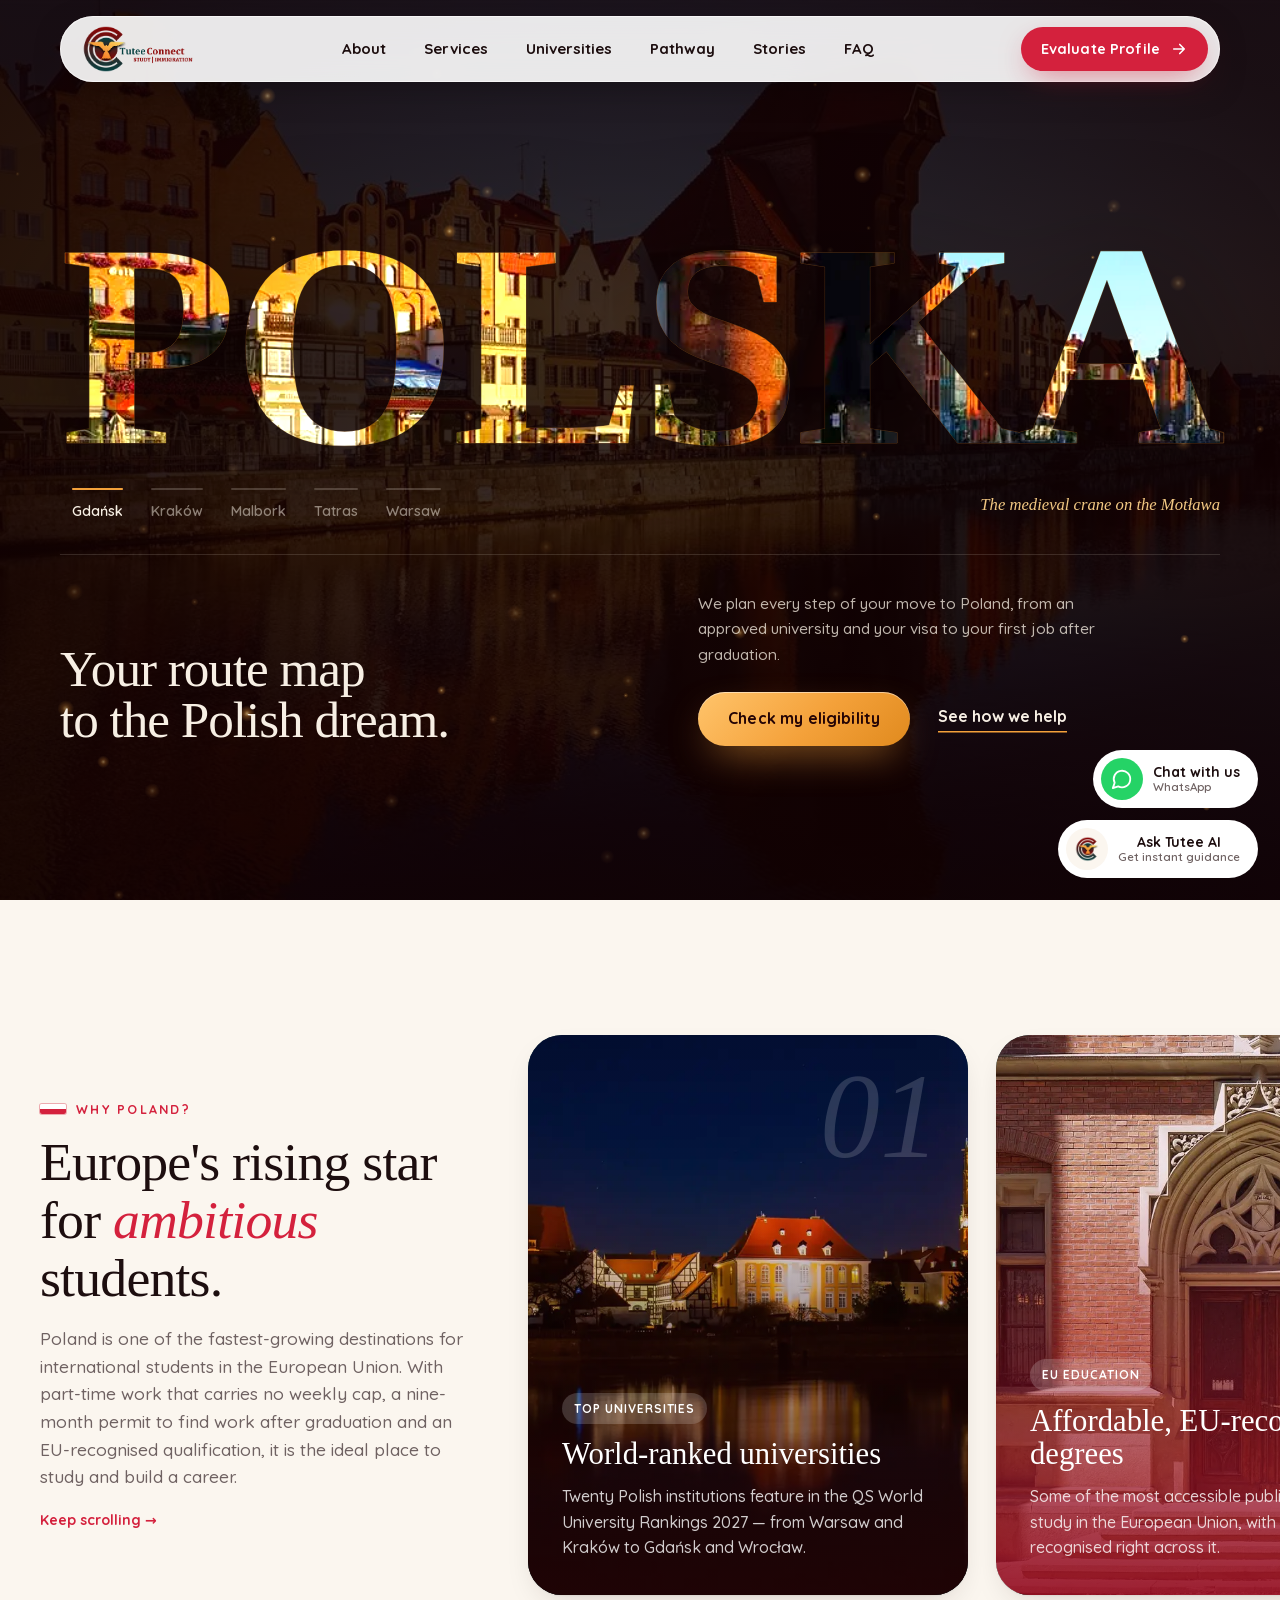
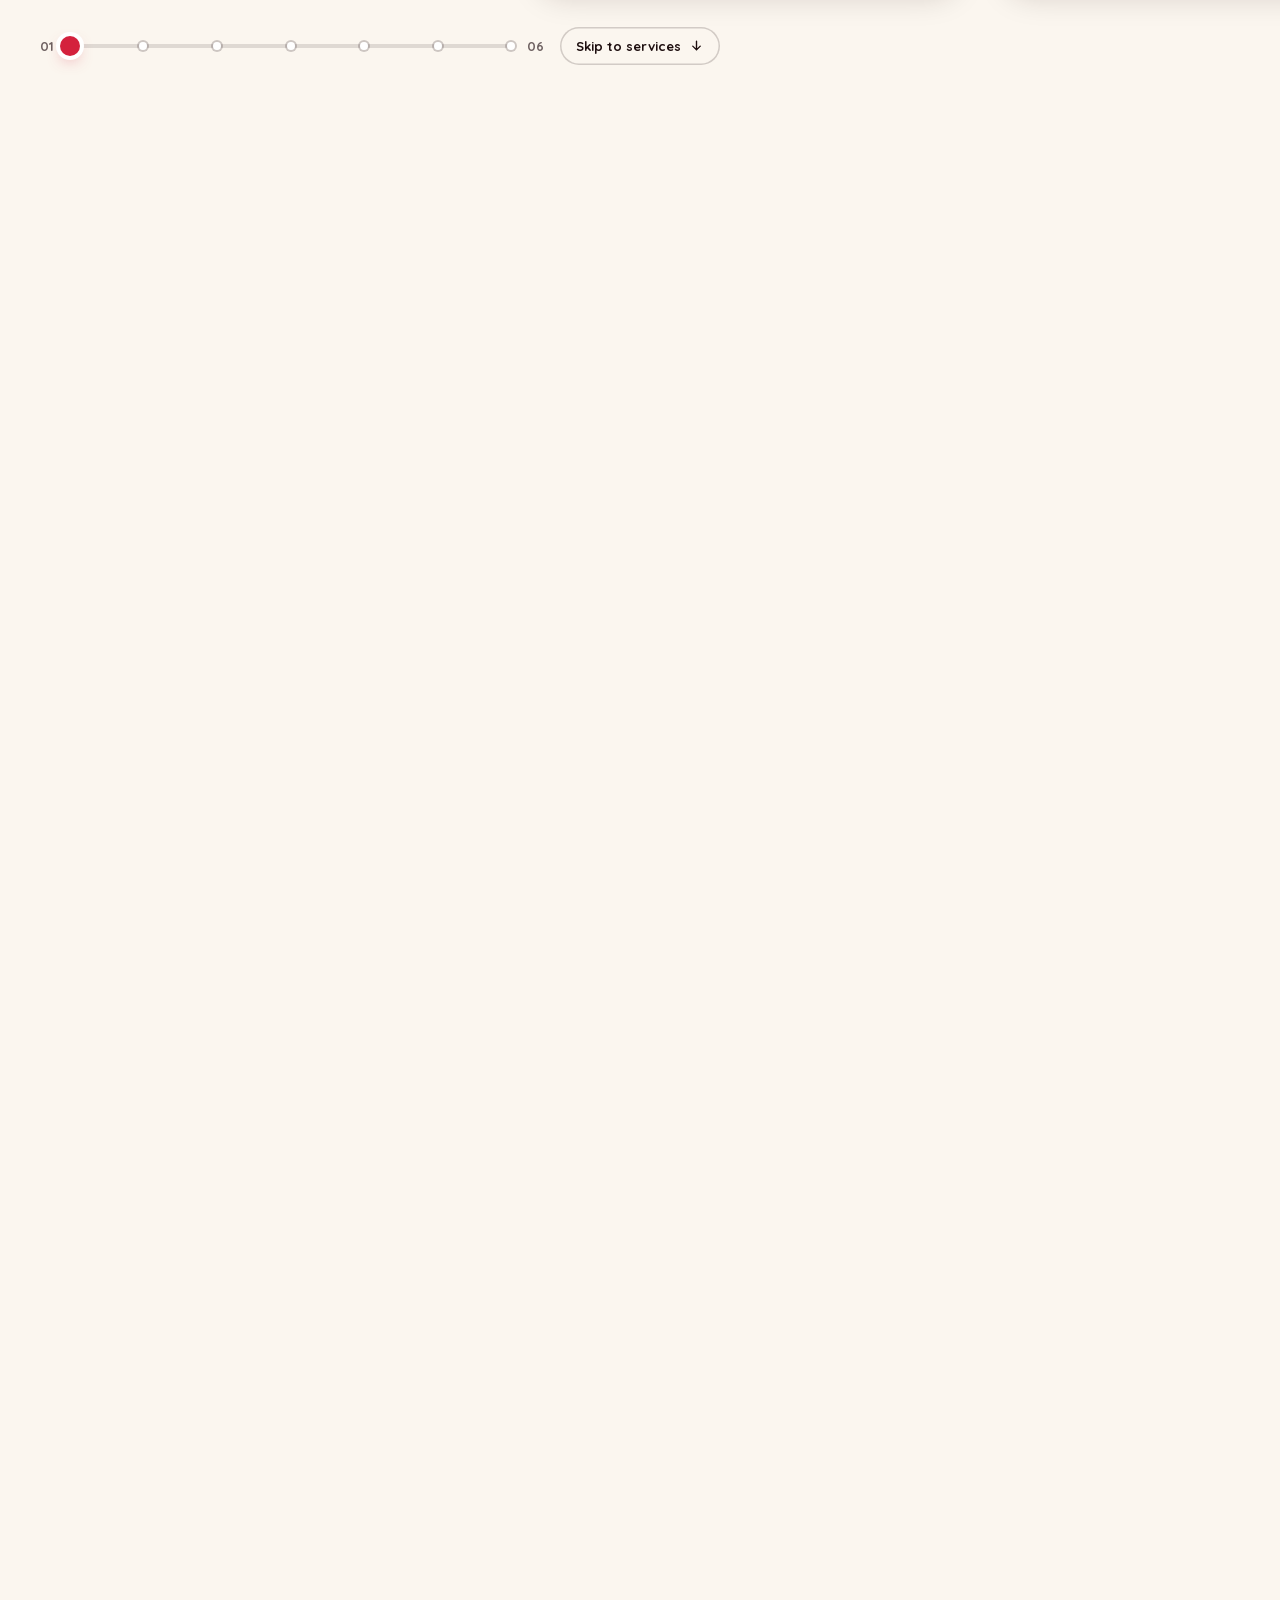
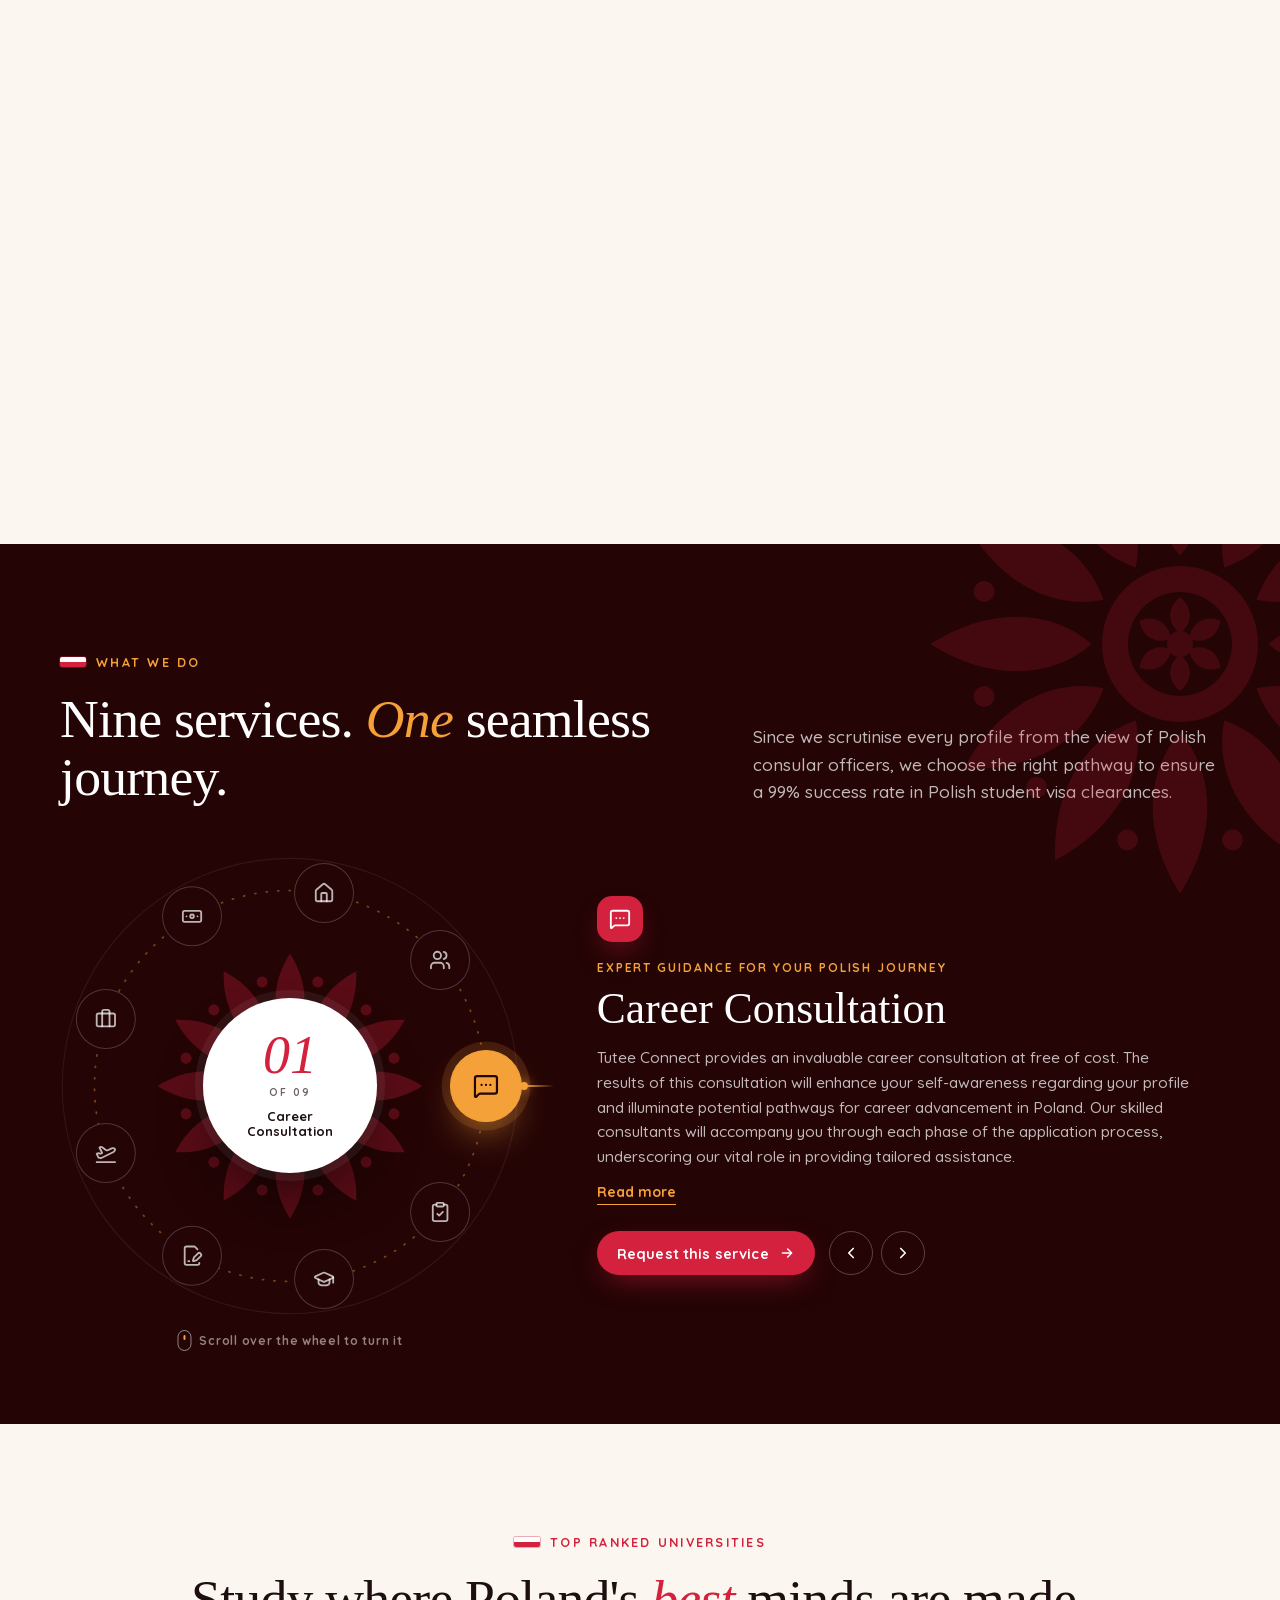
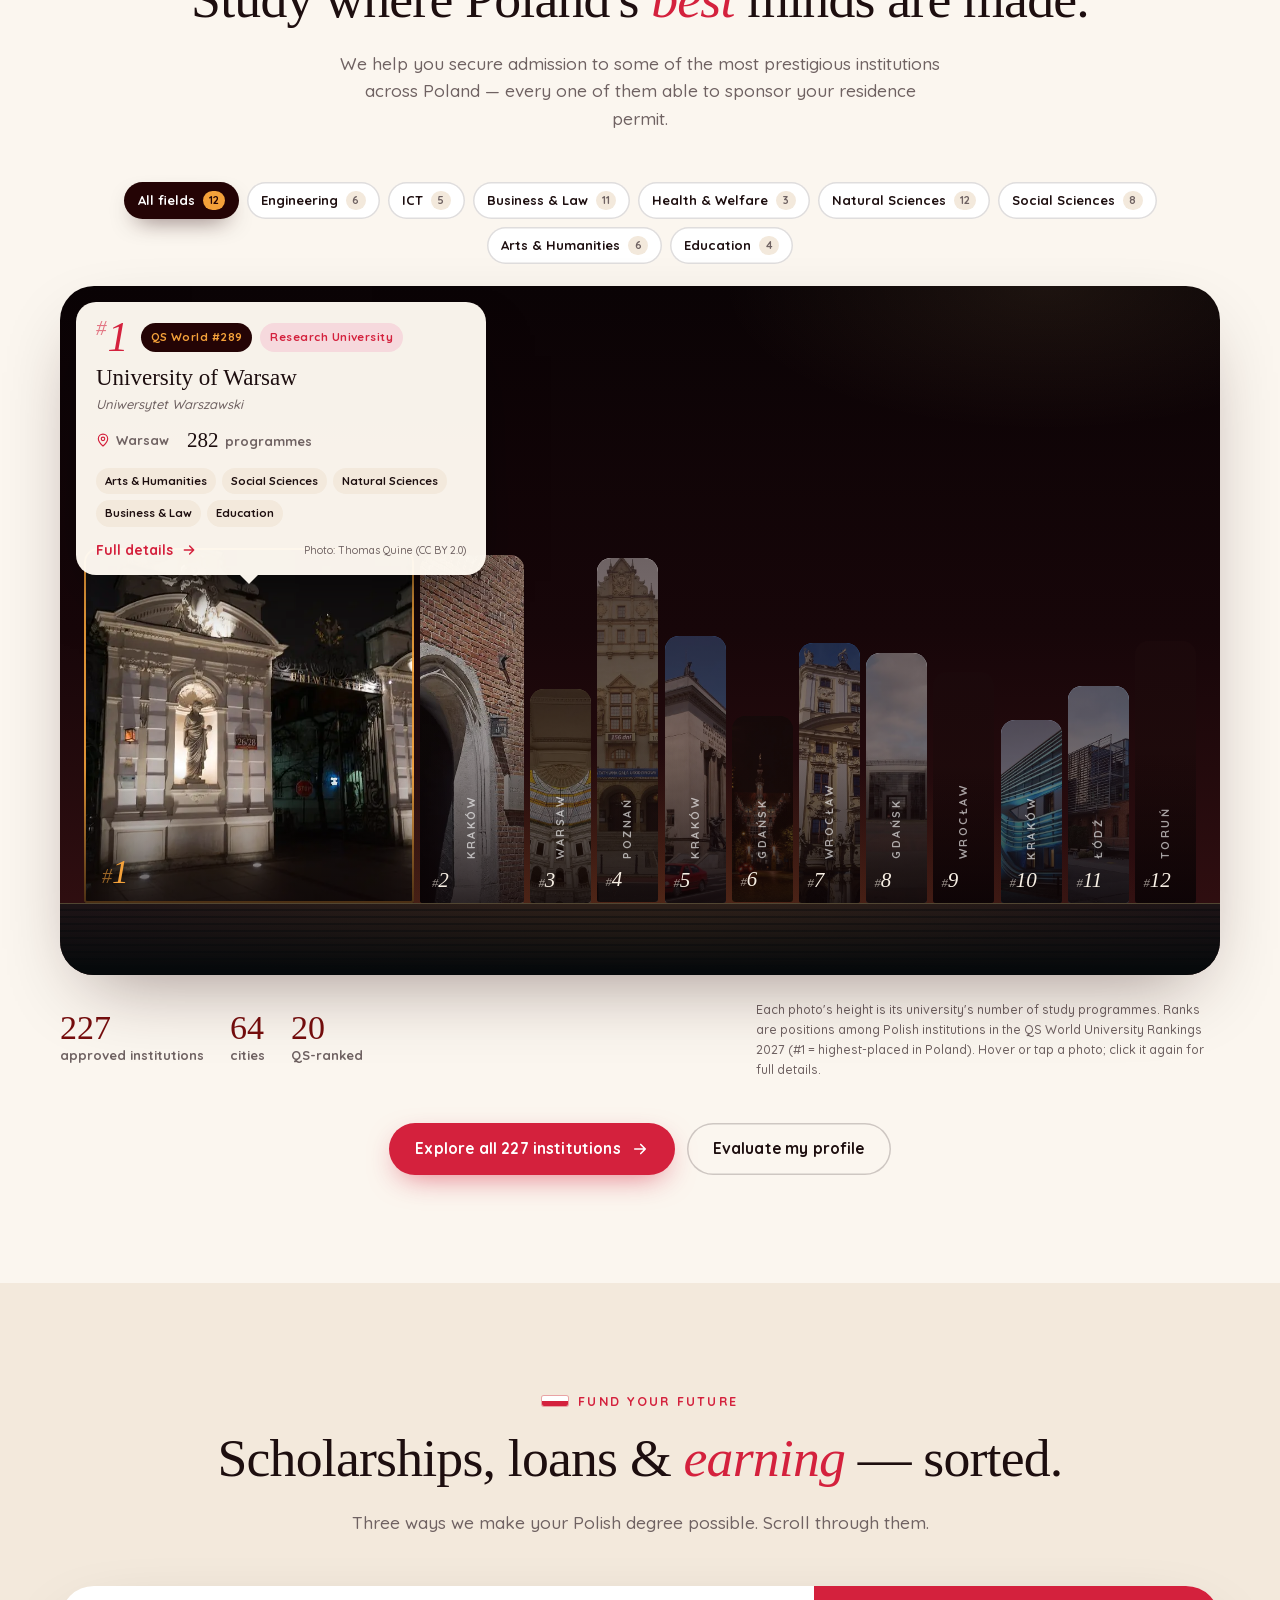
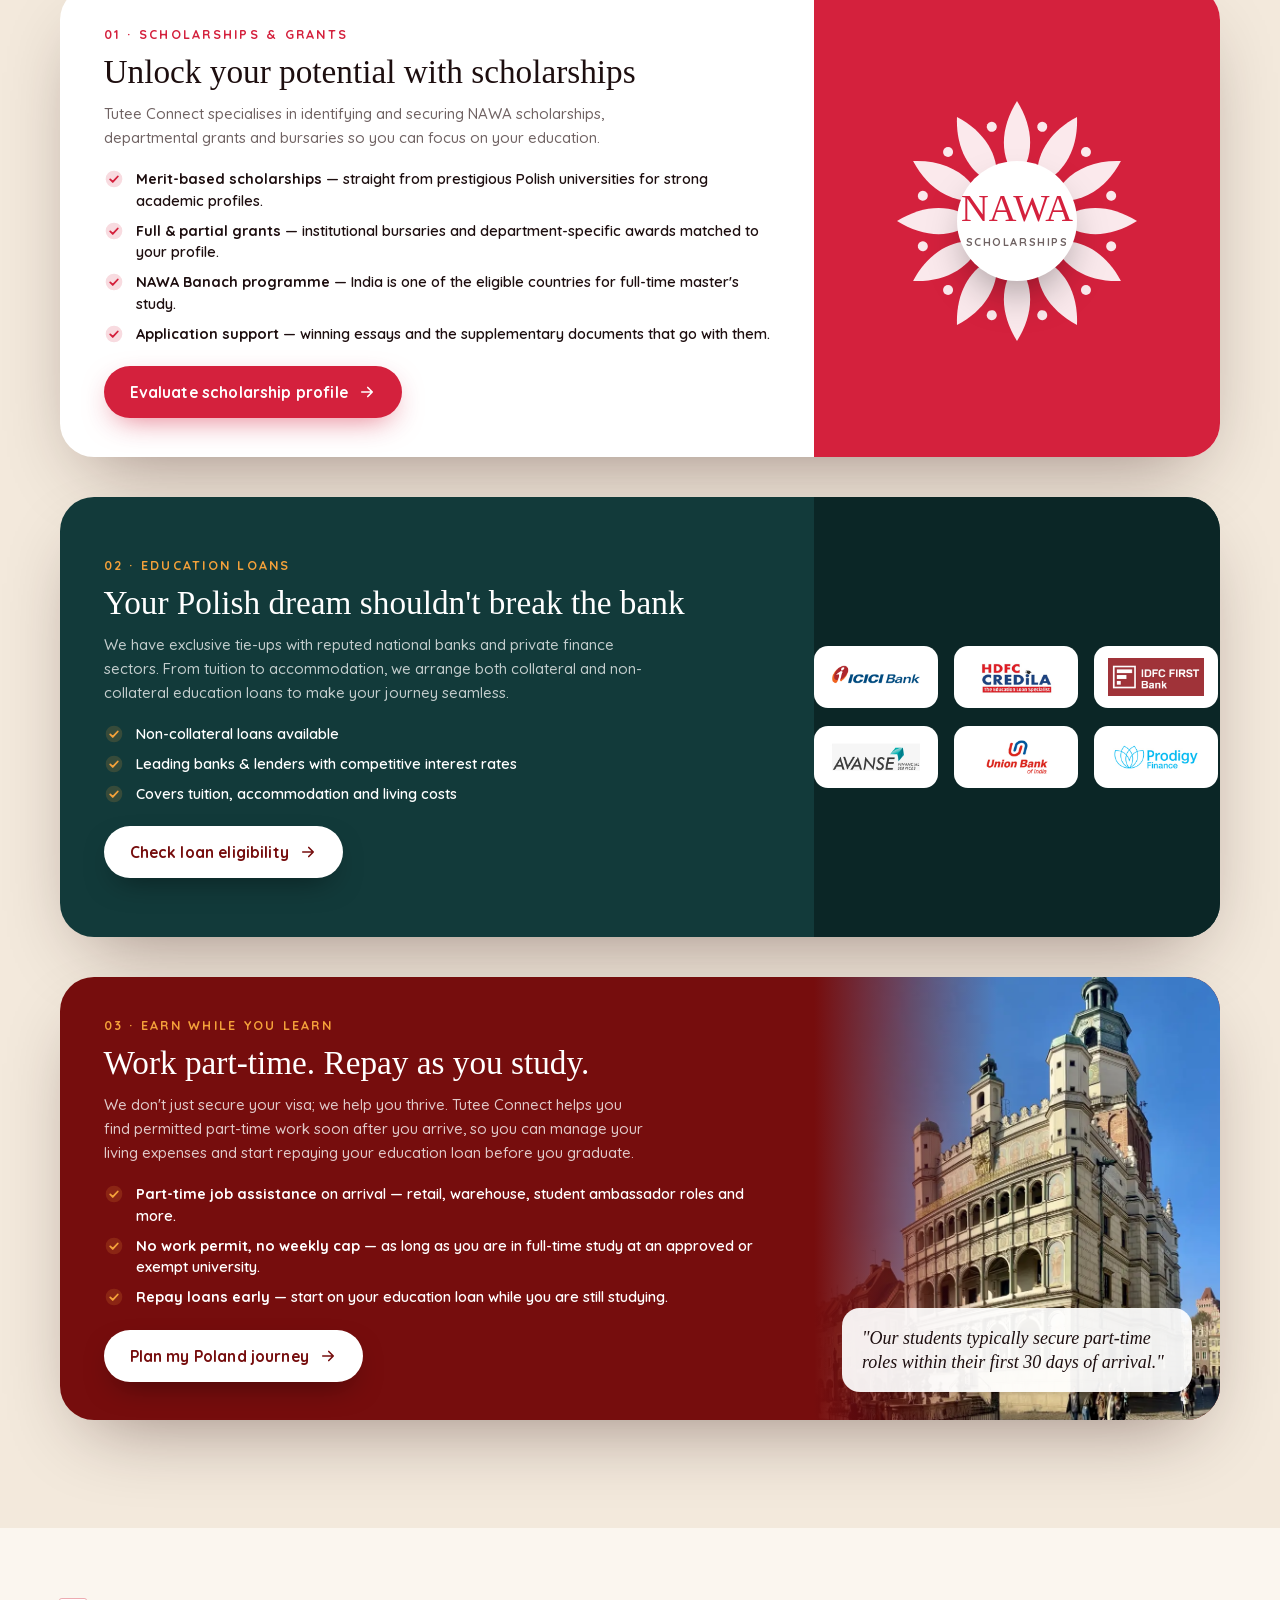
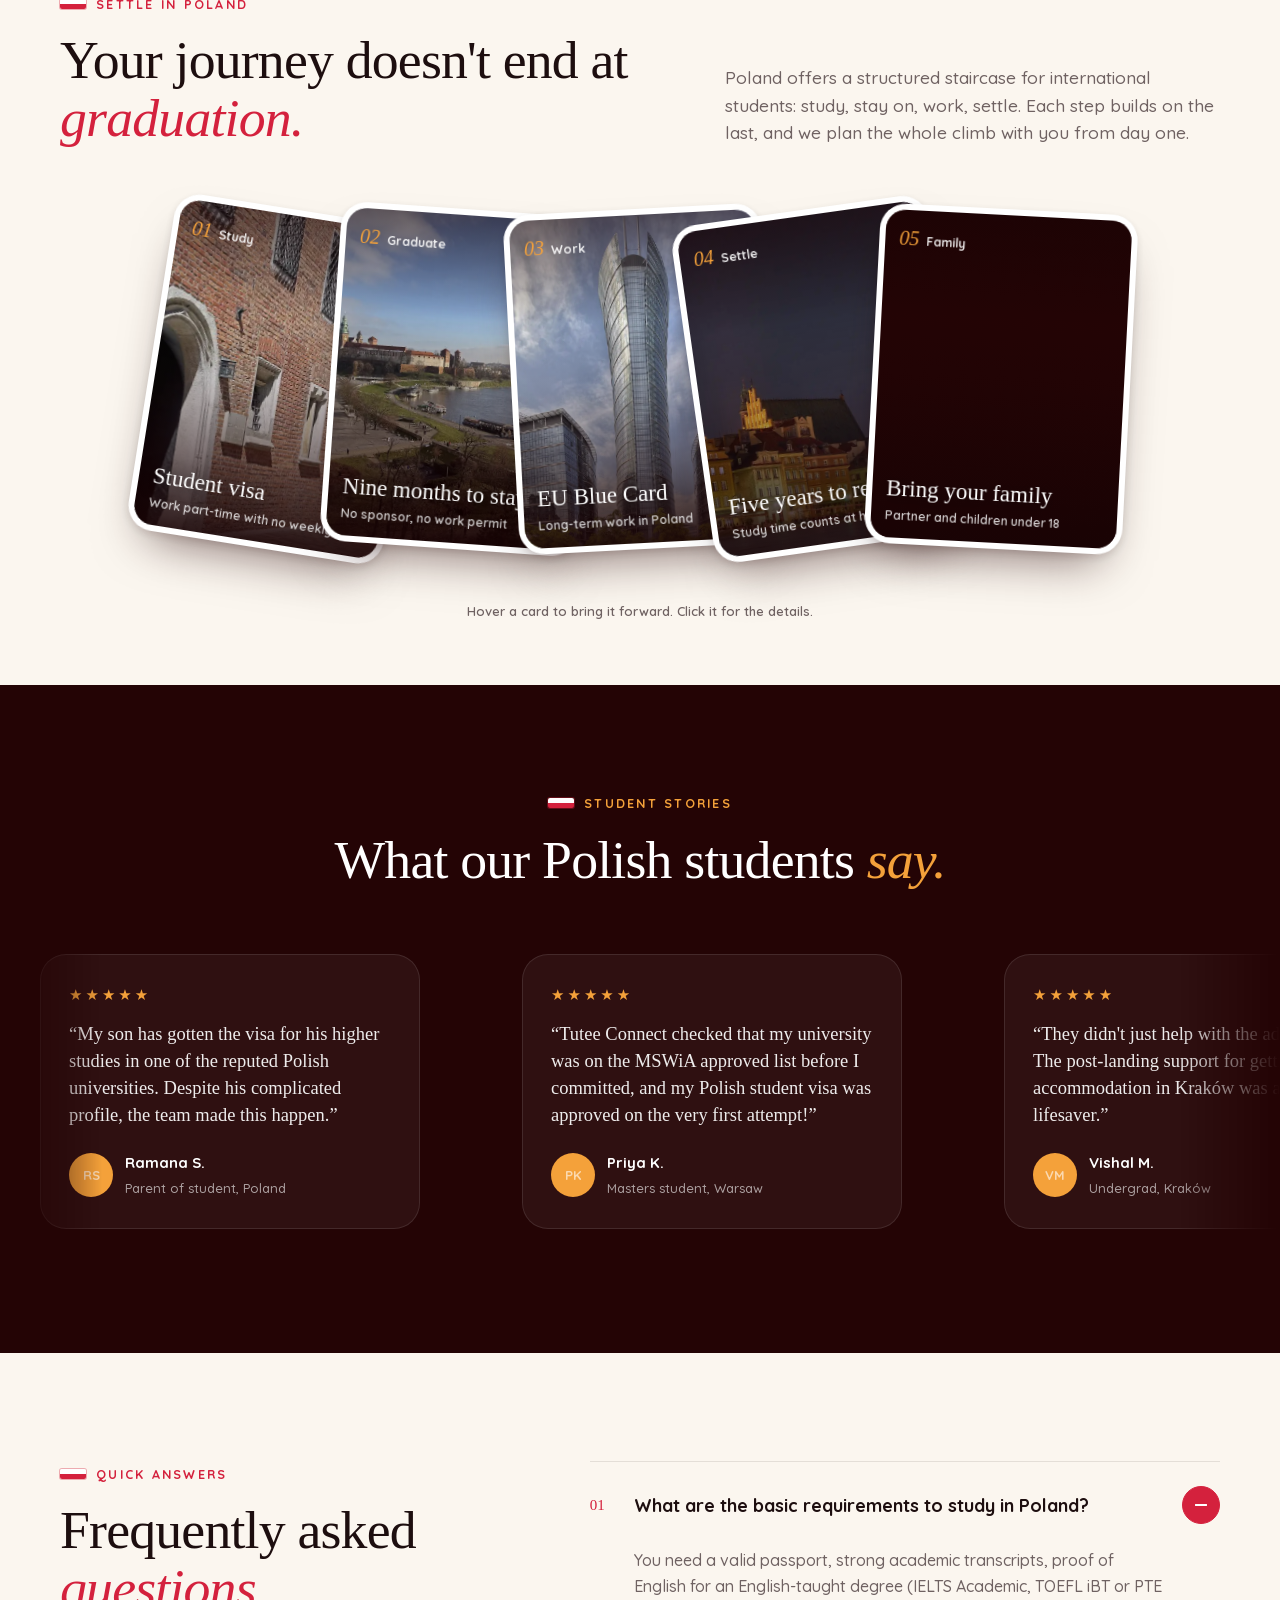
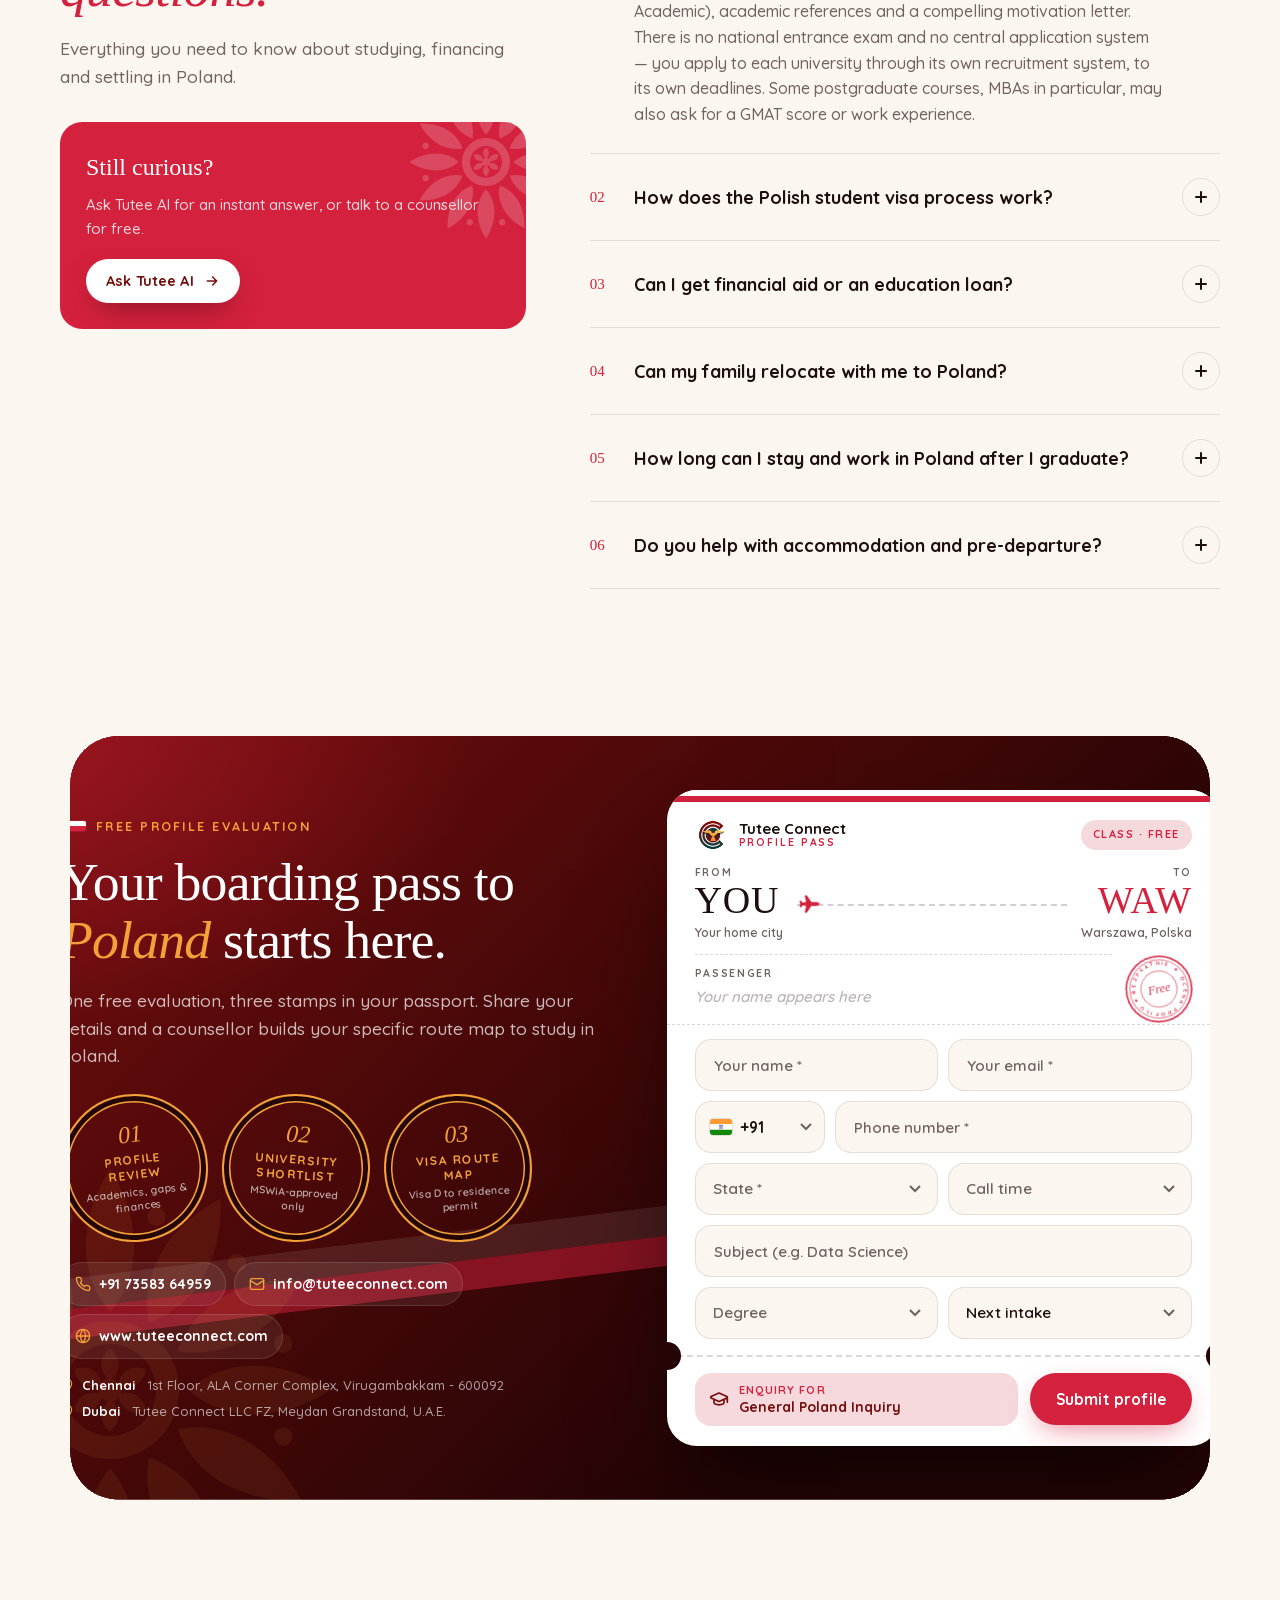
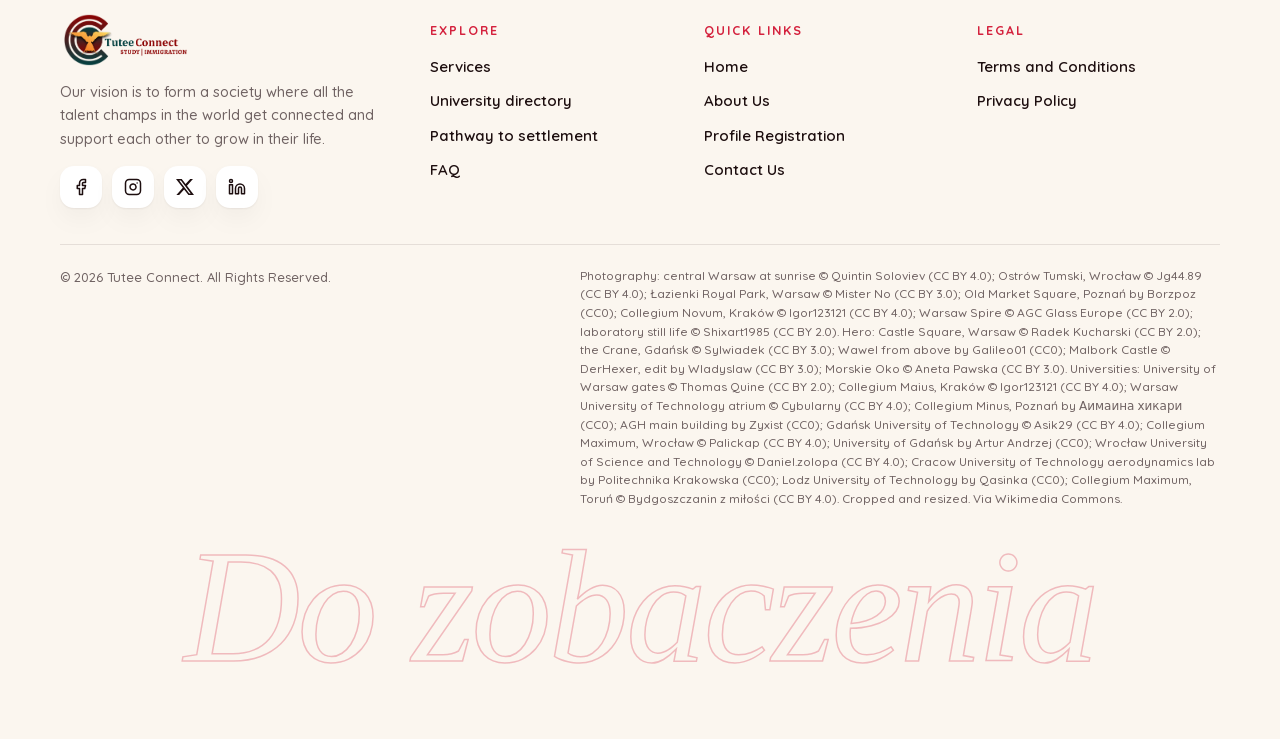
==== commit b36c666d: "Fevicon adjustment" ====
--- a/index.html
+++ b/index.html
@@ -7,7 +7,10 @@
   <meta name="theme-color" content="#760d0d">
   <title>Tutee Connect — Study in Poland</title>
   <meta name="description" content="Poland education experts. End-to-end guidance for the Polish national visa and temporary residence permit for studies, admission to MSWiA-approved universities, NAWA scholarships, education loans, the nine-month graduate permit and the EU Blue Card. 99% visa success rate.">
-  <link rel="icon" href="./assets/img/logo/icon-128.png">
+  <link rel="icon" href="./assets/img/logo/favicon.ico" sizes="any">
+  <link rel="icon" type="image/png" sizes="192x192" href="./assets/img/logo/favicon-192.png">
+  <link rel="icon" type="image/png" sizes="32x32" href="./assets/img/logo/favicon-32.png">
+  <link rel="apple-touch-icon" href="./assets/img/logo/favicon-180.png">
   <link rel="stylesheet" href="./assets/css/quicksand.css">
   <link rel="stylesheet" href="./assets/css/site.css">
   <link rel="preload" as="image" type="image/webp" href="./assets/img/photos/hero/gdansk-crane-1920.webp" imagesrcset="./assets/img/photos/hero/gdansk-crane-1280.webp 1280w, ./assets/img/photos/hero/gdansk-crane-1920.webp 1920w, ./assets/img/photos/hero/gdansk-crane.webp 2560w" imagesizes="100vw" fetchpriority="high">
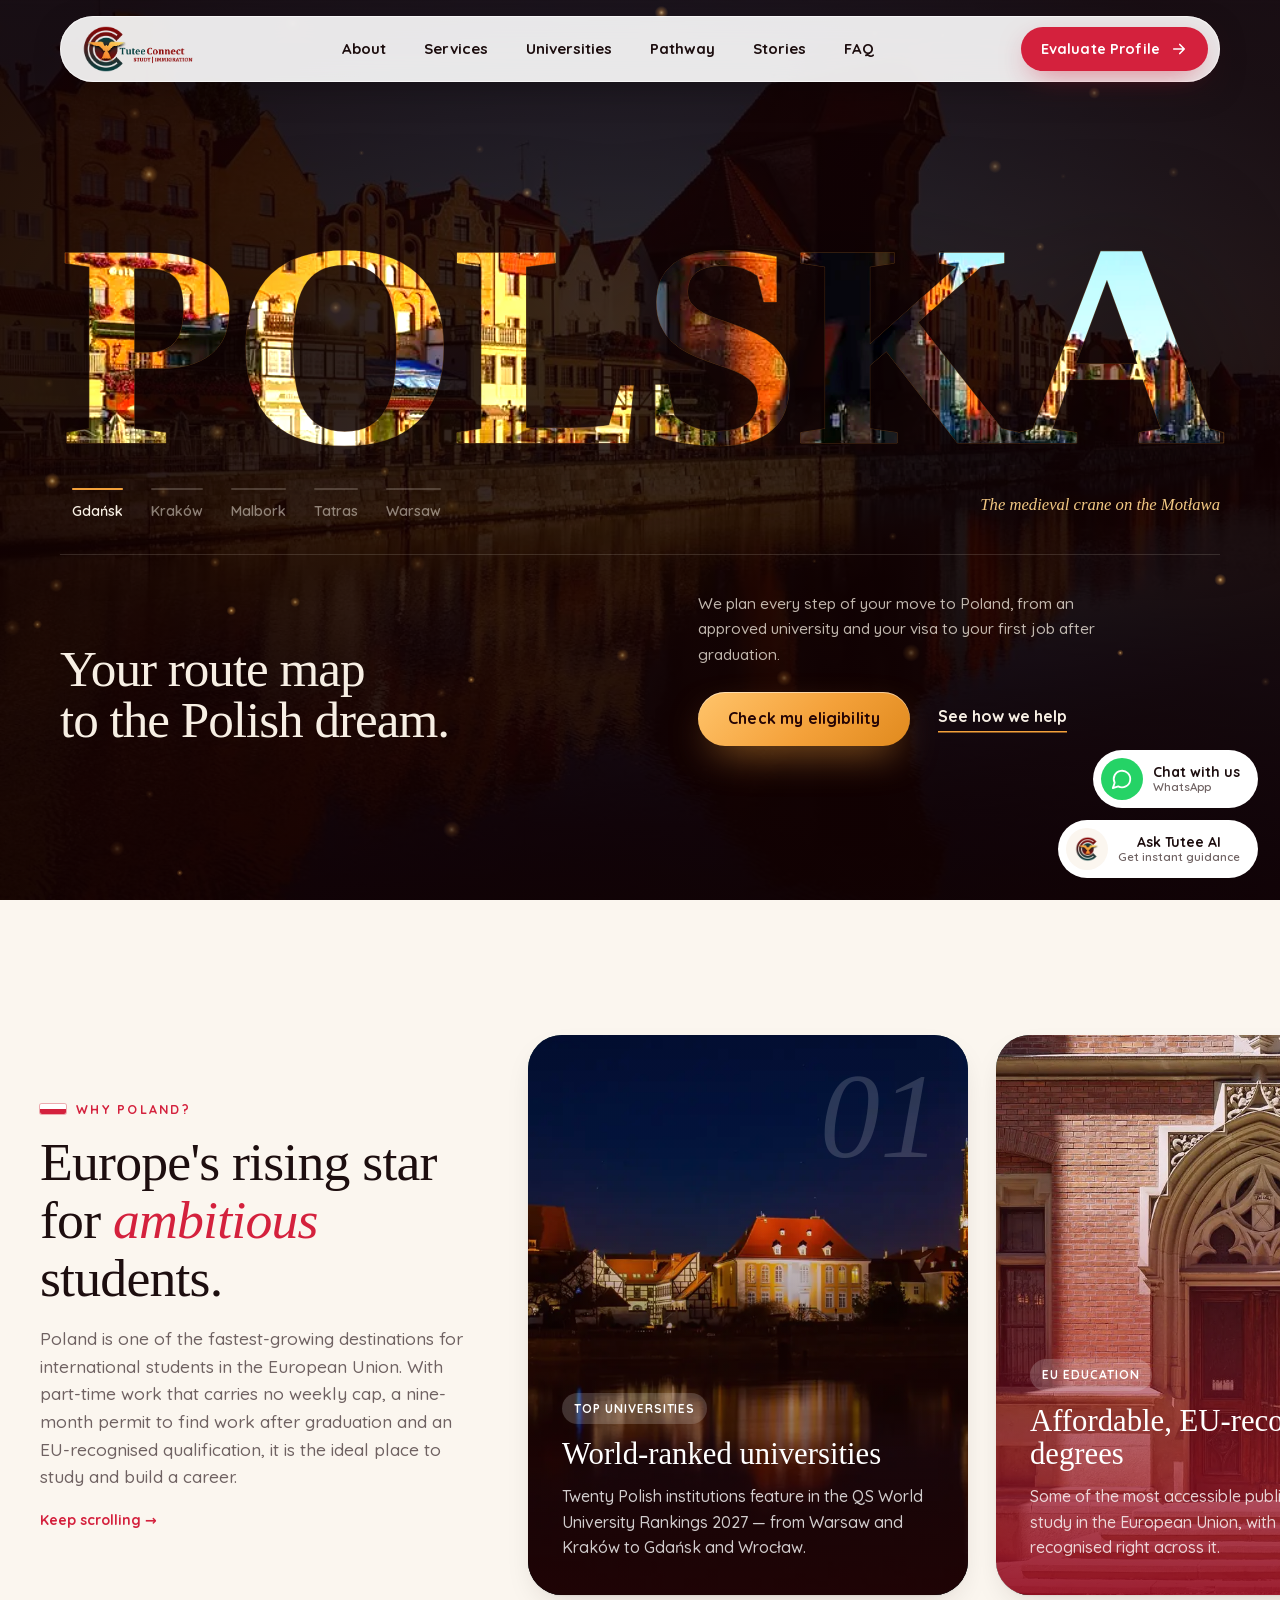
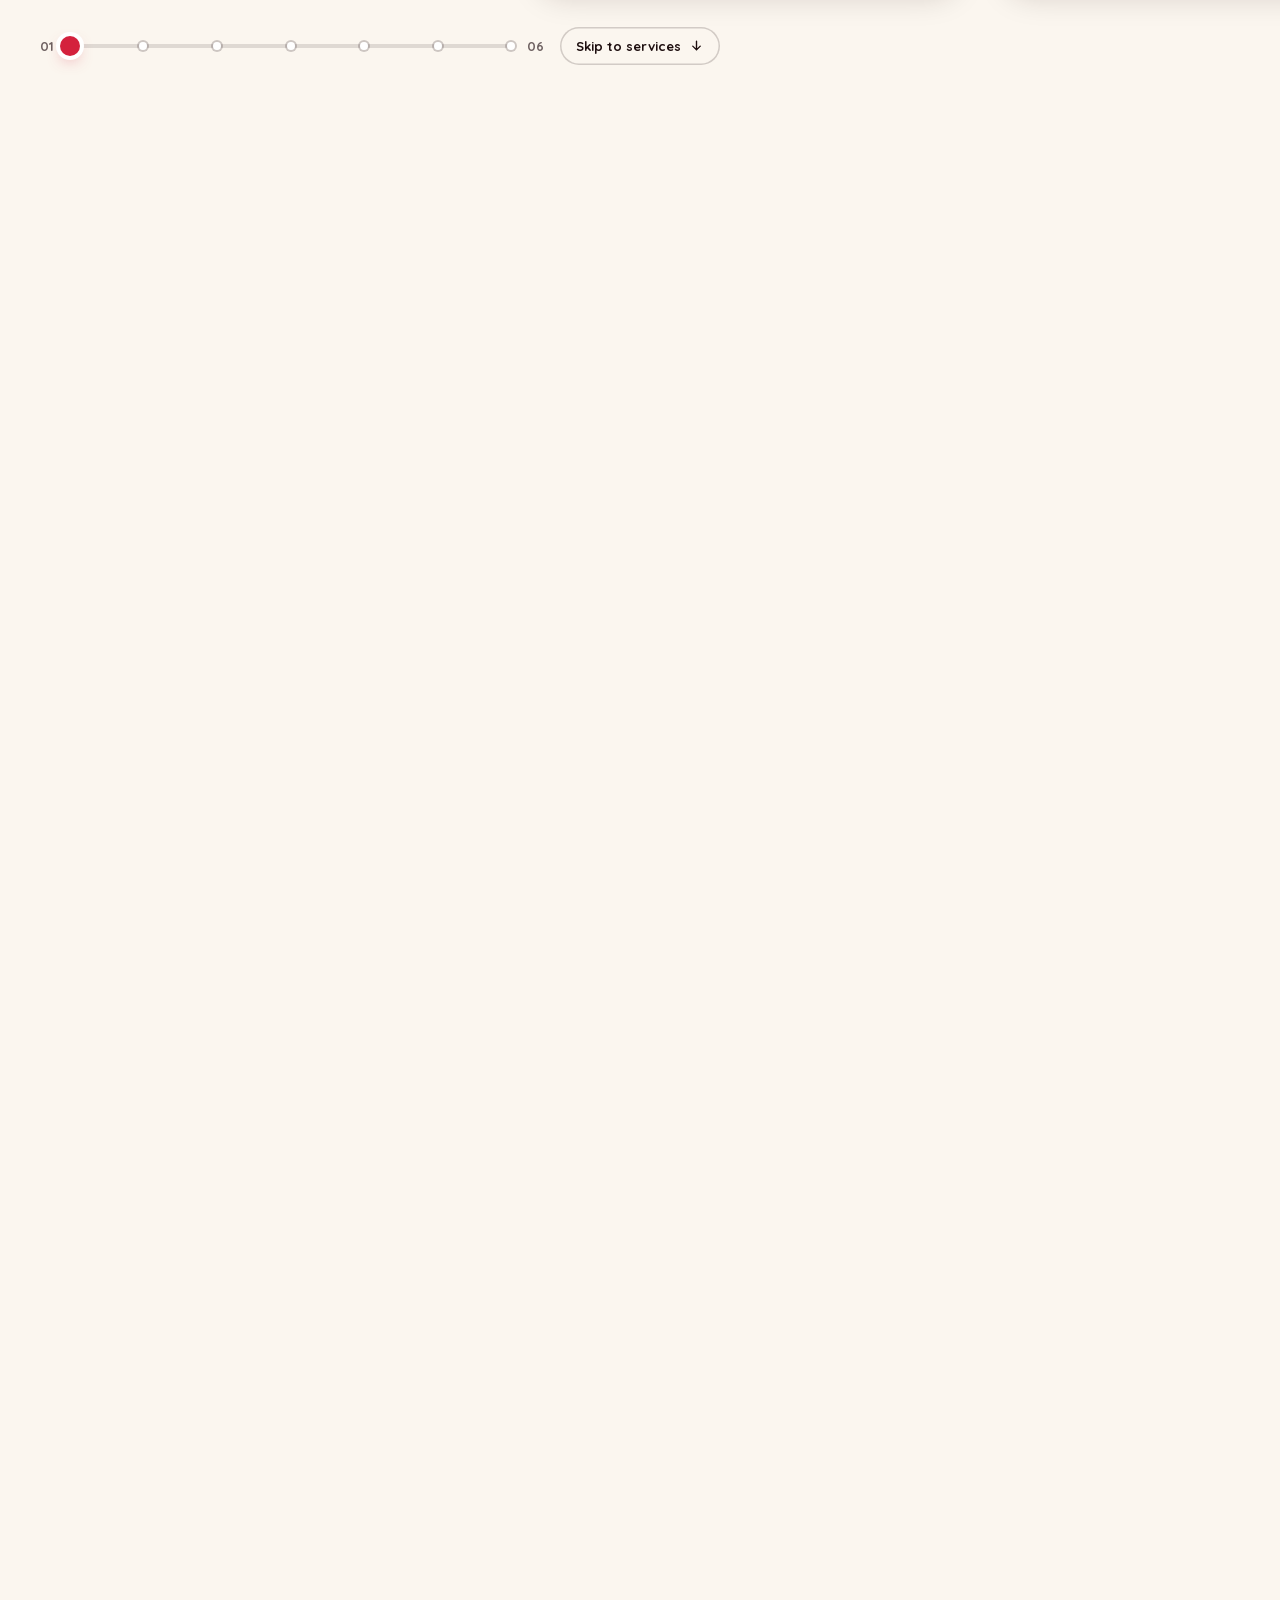
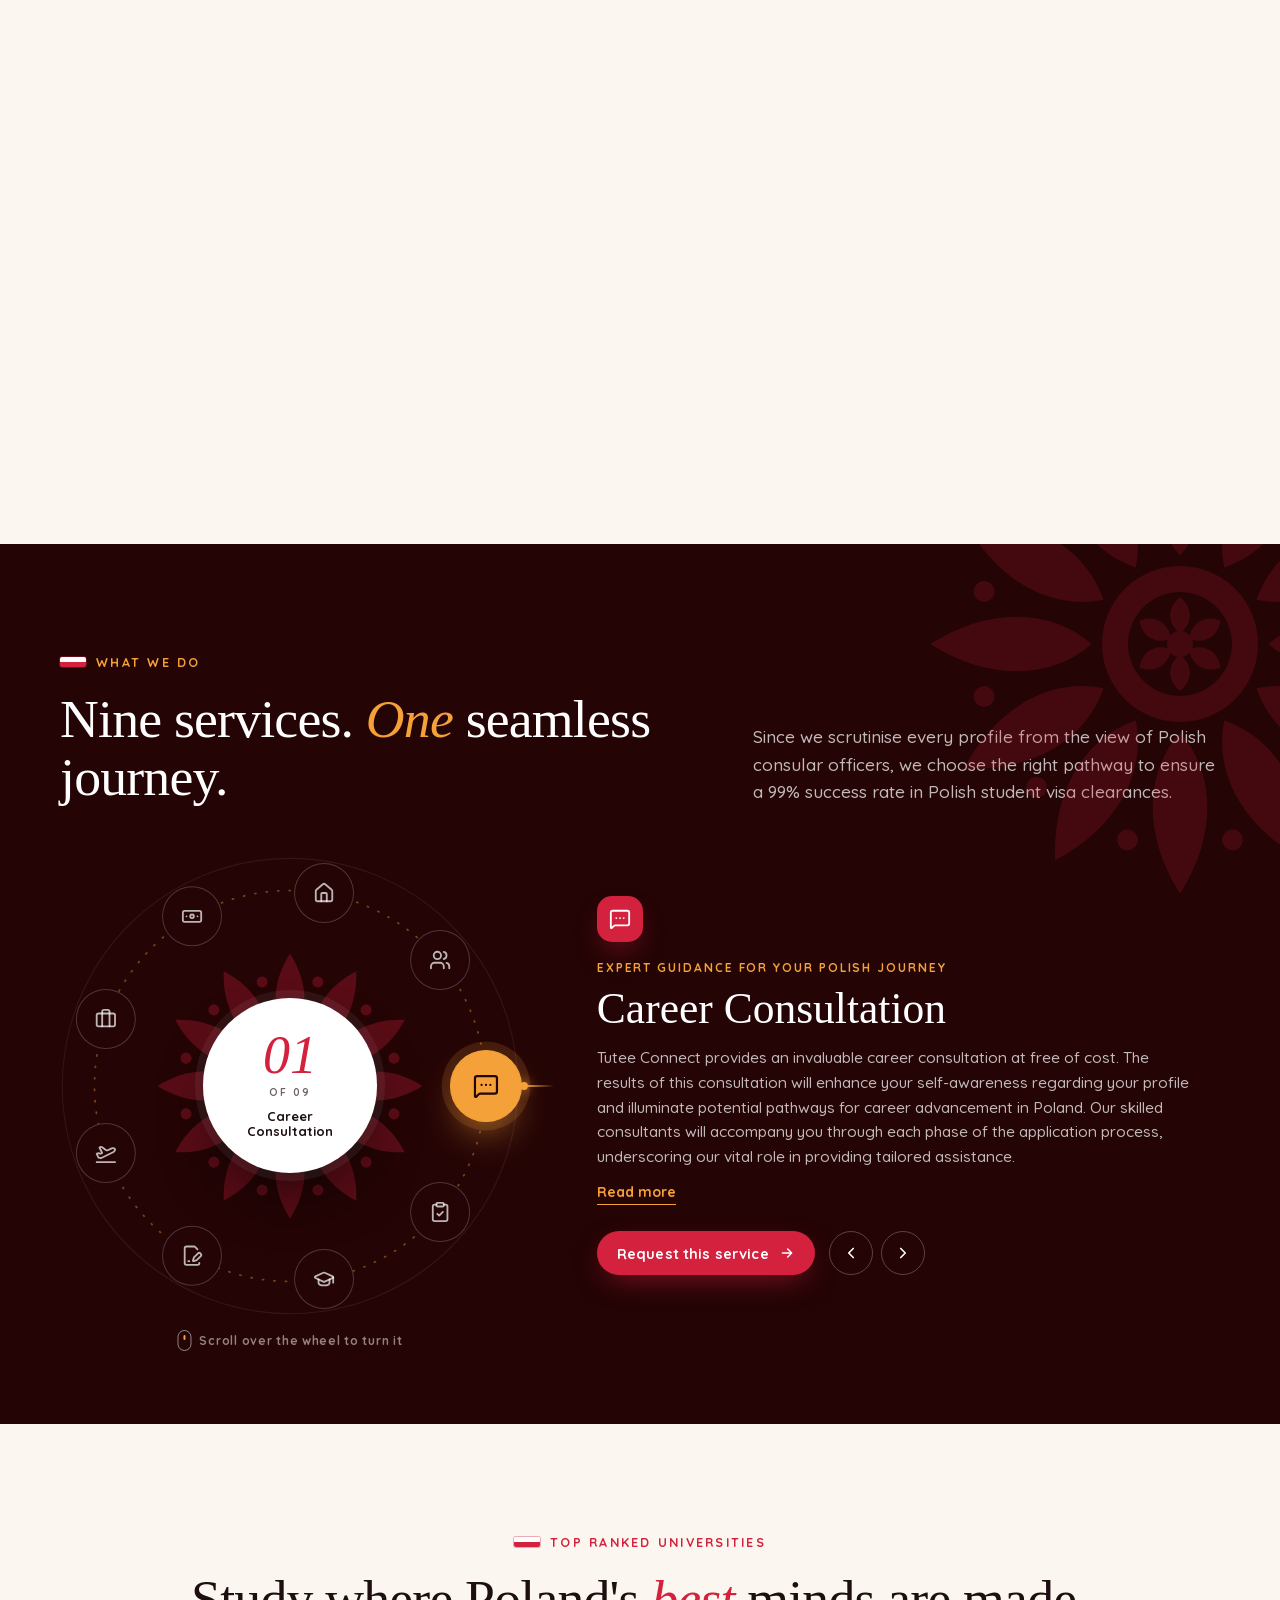
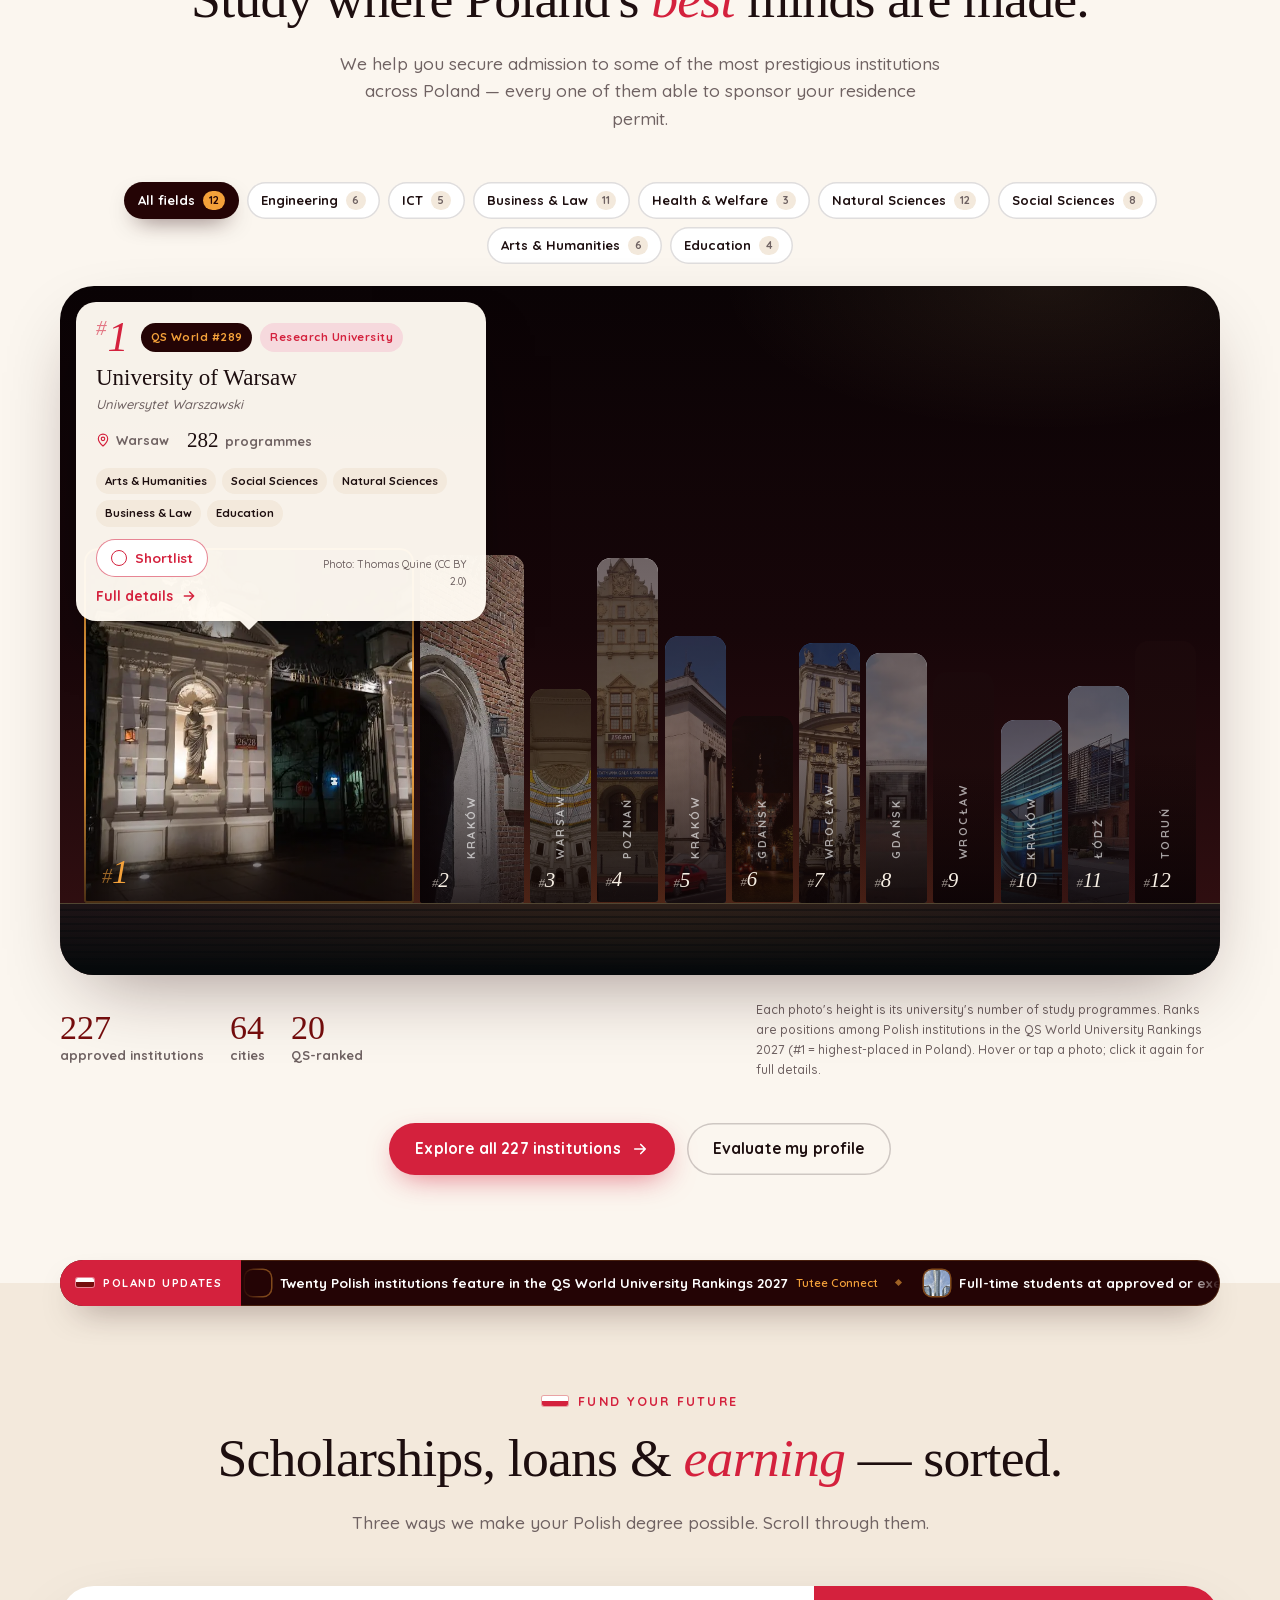
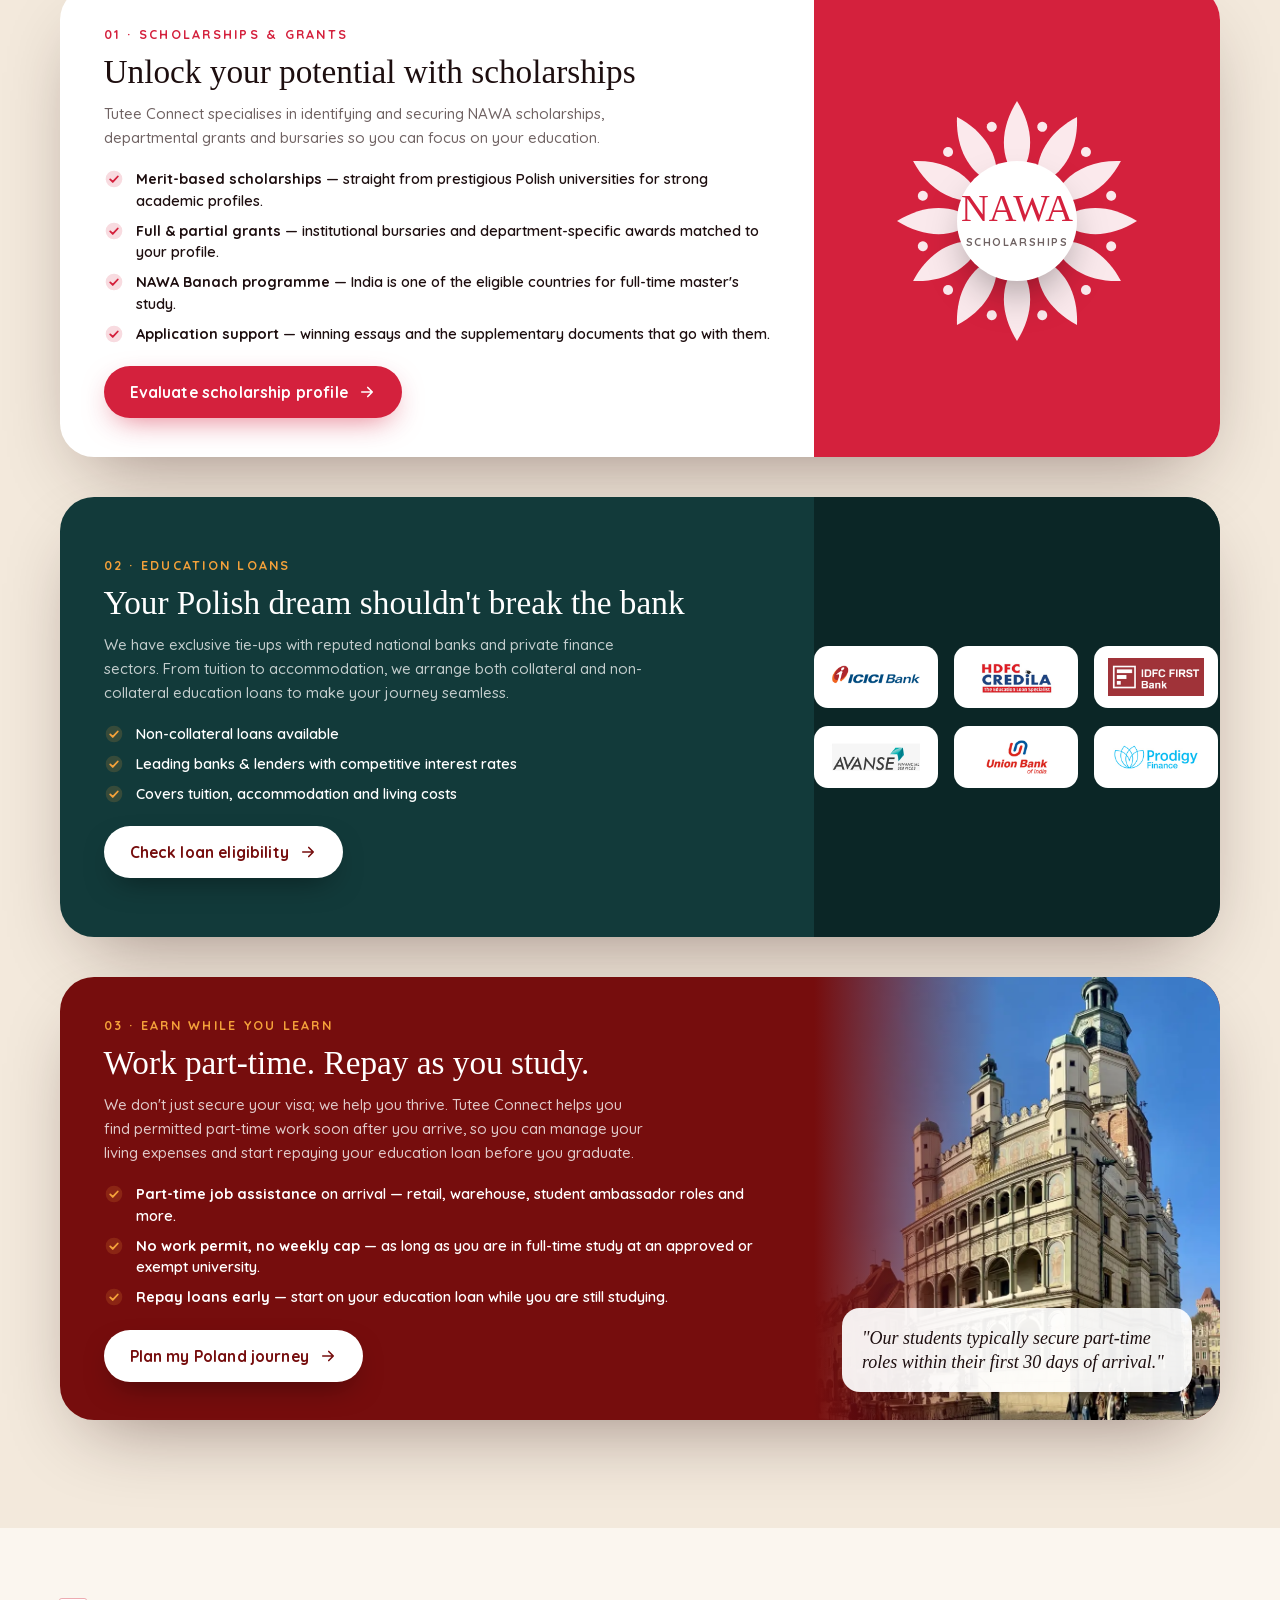
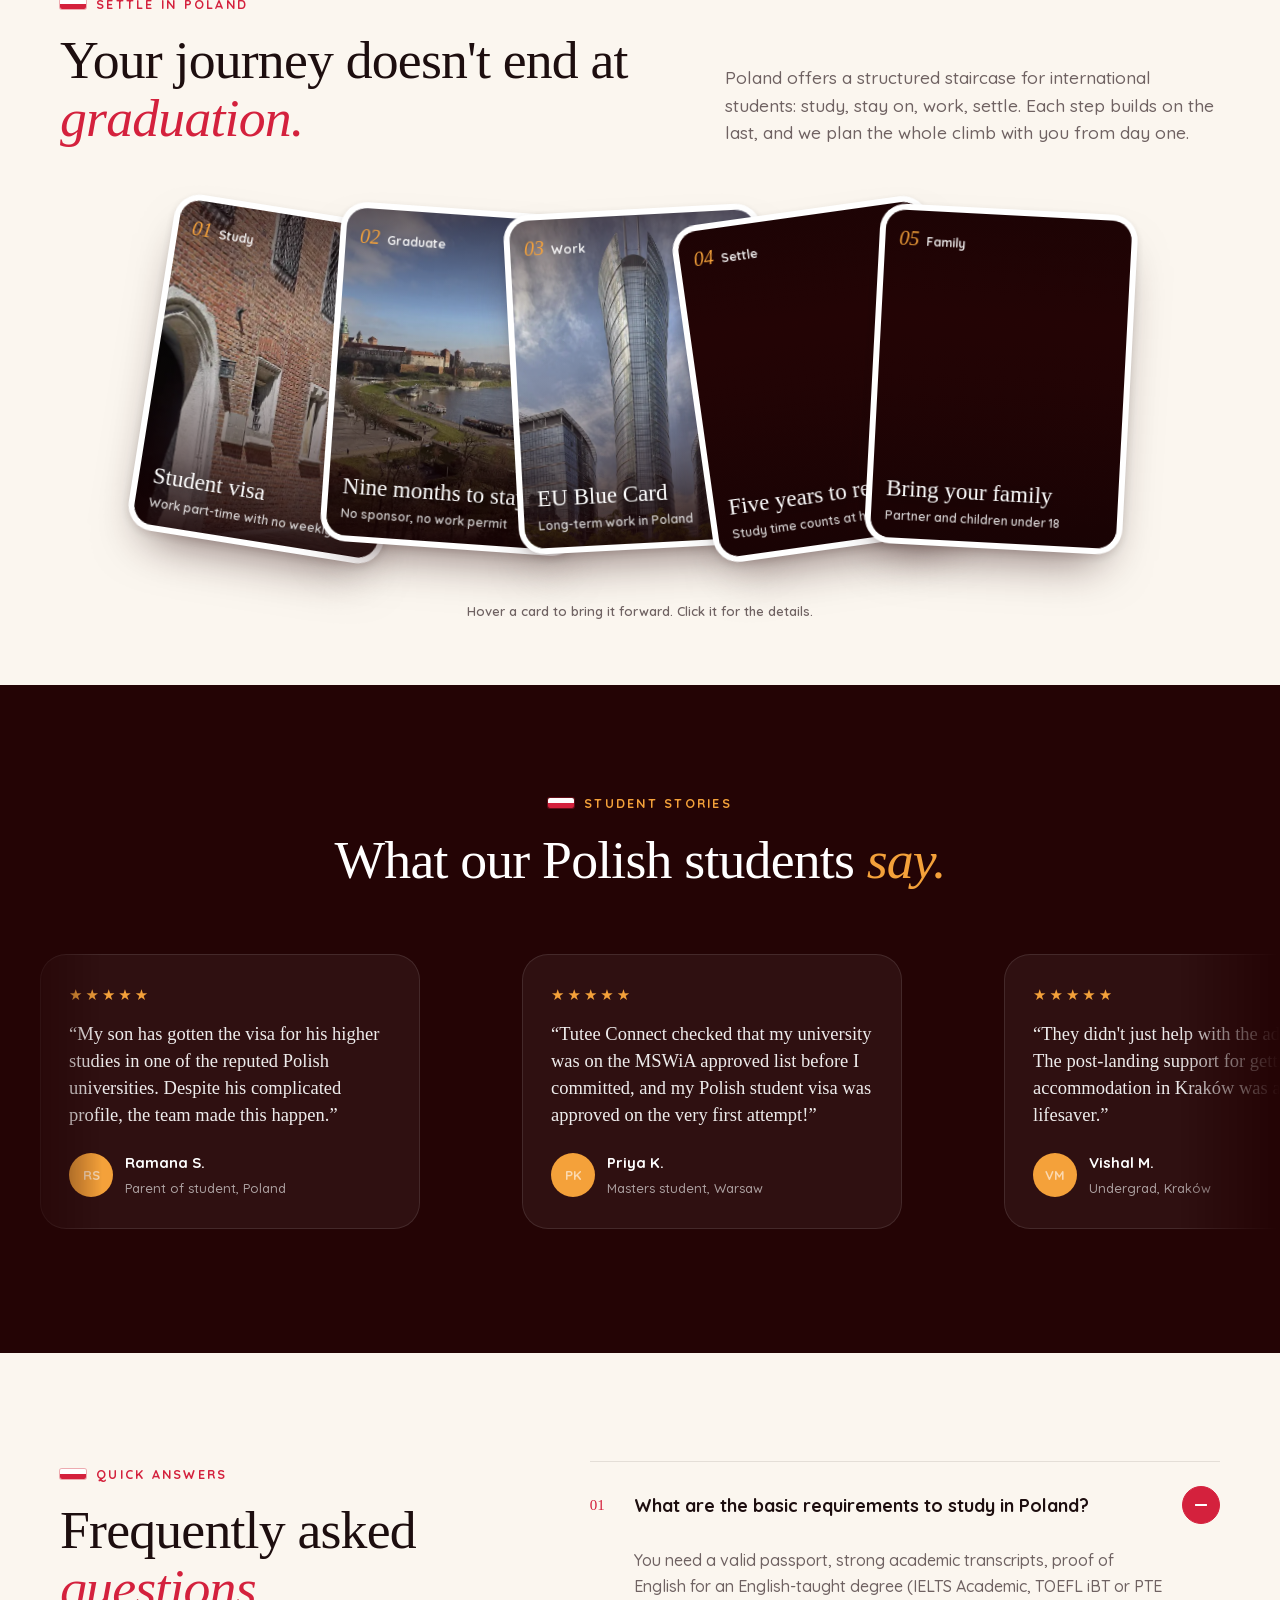
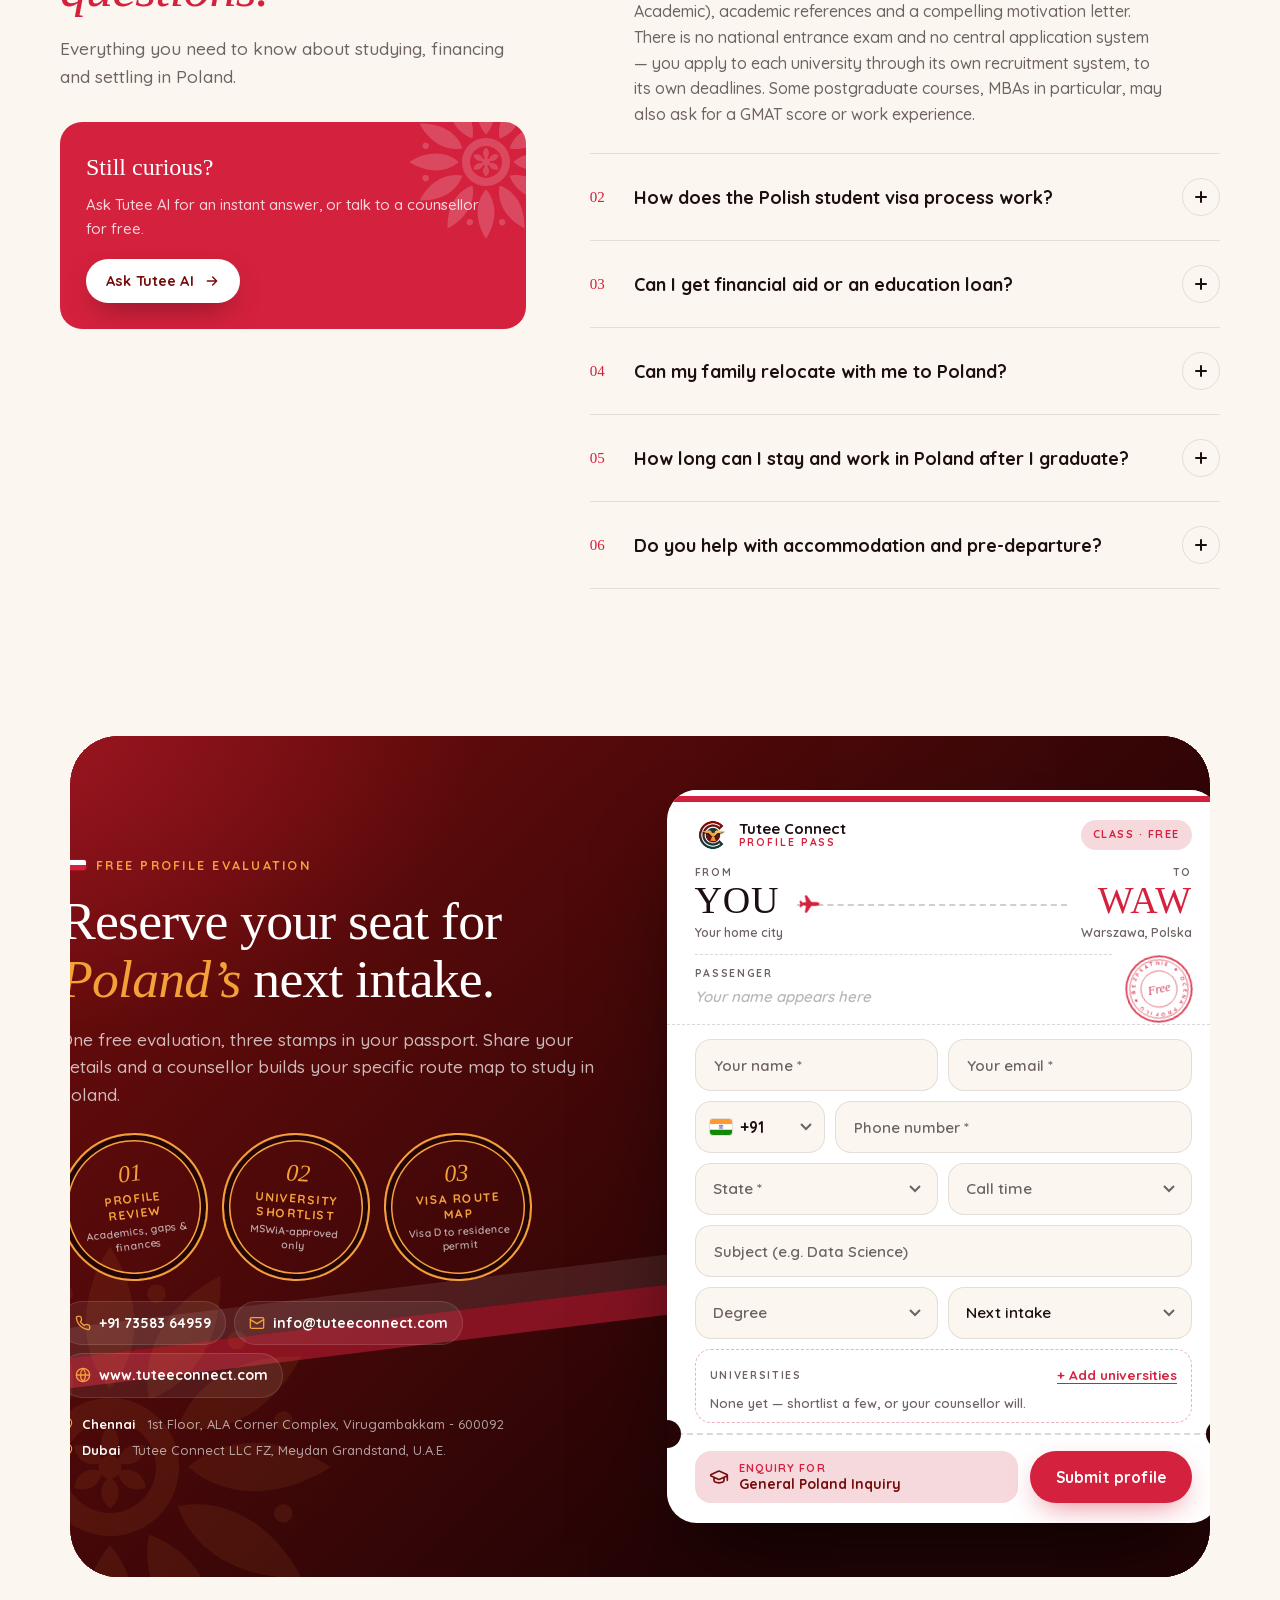
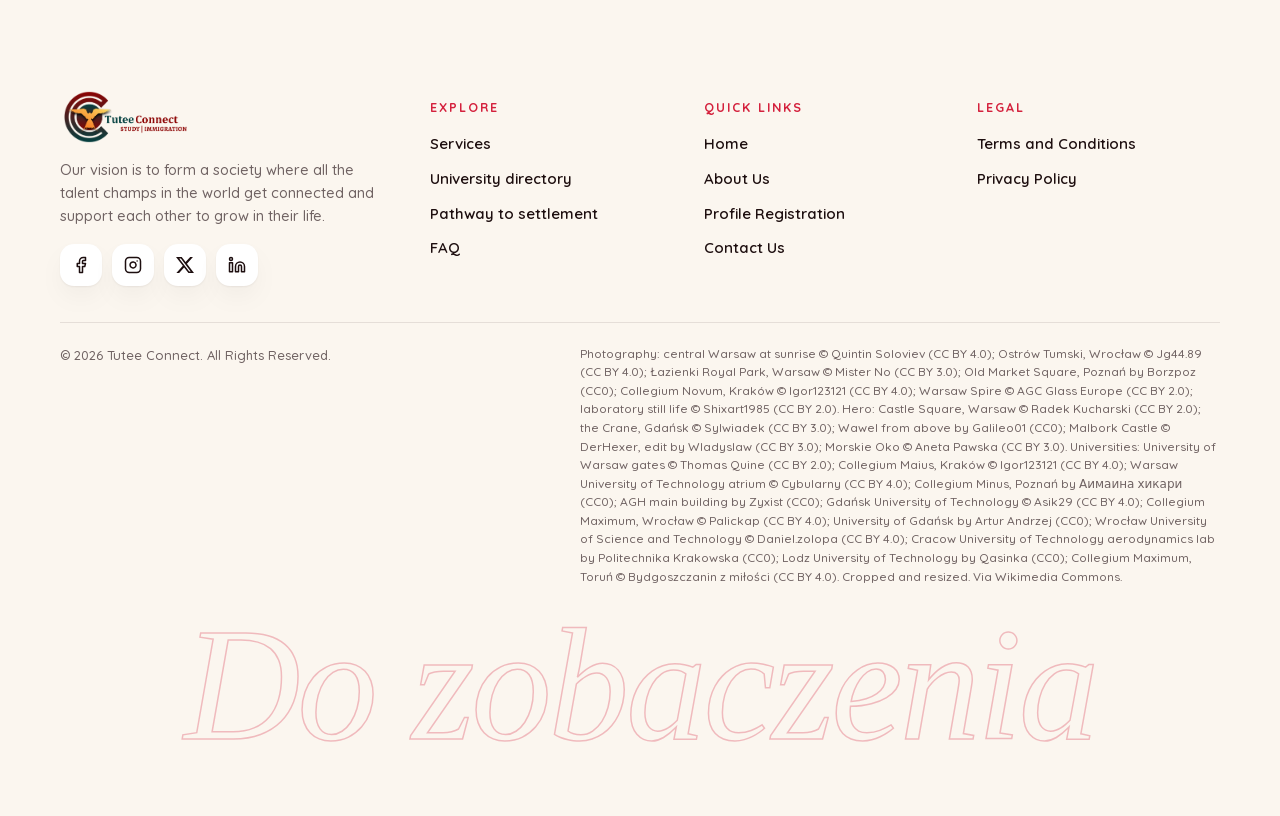
==== commit e3de59f7: "Live Poland news bar, saved shortlist with form chips and floating tray Adds /api/news (Notes from P" ====
--- a/index.html
+++ b/index.html
@@ -296,6 +296,20 @@
   </div>
 </section>
 
+<!-- =============================== LIVE NEWS =============================== -->
+<!-- A slim pill straddling the gap between Universities and Funding: a zero-height strip,
+     so it adds no space. Headlines come from /api/news (netlify/functions/news.mjs) as
+     plain text with the page's own photos; the page's own facts stand in when it can't
+     be reached. initNewsTicker(). -->
+<div class="news" data-news>
+  <div class="wrap">
+    <div class="news-in" role="region" aria-label="Latest Poland news">
+      <span class="news-live"><i aria-hidden="true"></i><span data-news-label>Poland updates</span></span>
+      <div class="news-view"><div class="news-track" data-news-track></div></div>
+    </div>
+  </div>
+</div>
+
 <!-- =============================== FUNDING (stacking cards) =============================== -->
 <section class="section fund" id="funding" data-rail-label="Funding">
   <div class="wrap">
@@ -629,7 +643,7 @@
     <div class="wrap pass-grid">
       <div class="pass-intro on-dark">
         <span class="eyebrow on-dark">Free profile evaluation</span>
-        <h2 class="h2 split" data-split>Your boarding pass to <em>Poland</em> starts here.</h2>
+        <h2 class="h2 split" data-split>Reserve your seat for <em>Poland&rsquo;s</em> next intake.</h2>
         <p class="lede" data-reveal style="--d:.2s">One free evaluation, three stamps in your passport. Share your details and a counsellor builds your specific route map to study in Poland.</p>
         <ol class="stamps">
           <li class="stamp" data-reveal style="--d:.25s;--r:-7deg"><span class="stamp-n">01</span><b>Profile review</b><small>Academics, gaps &amp; finances</small></li>
@@ -700,6 +714,13 @@
     <div class="field sel"><div class="sel-box"><select id="c-level" name="study_level" aria-label="Study level"><option value="" selected disabled>Degree</option><option value="Bachelor's">Bachelor&rsquo;s</option><option value="Master's">Master&rsquo;s</option><option value="Doctoral">Doctoral</option><option value="Not sure">Not sure yet</option></select><span class="sel-face" aria-hidden="true"></span></div></div>
     <div class="field sel"><div class="sel-box"><select id="c-intake" name="intake" aria-label="When you want to start"><option value="Next intake" selected>Next intake</option><option value="Within 12 months">In 12 months</option><option value="Later">Start later</option></select><span class="sel-face" aria-hidden="true"></span></div></div>
   </div>
+  <!-- Universities on the pass: the shortlist as chips (× takes one off everywhere).
+       The hidden `shortlist` field below always holds exactly these. -->
+  <div class="pass-unis is-empty" data-sl-chips>
+    <div class="pass-unis-top"><span class="pass-unis-k" id="pass-unis-k">Universities</span><a href="./universities.html" target="_blank" rel="noopener" data-sl-add>+ Add universities</a></div>
+    <ul class="pass-unis-list" data-sl-chip-list aria-labelledby="pass-unis-k"></ul>
+    <p class="pass-unis-none">None yet &mdash; shortlist a few, or your counsellor will.</p>
+  </div>
   <input type="hidden" name="shortlist" value="" data-shortlist-input>
   <input type="hidden" name="destination" value="General Poland Inquiry" data-destination-input>
   <div class="ticket-tear" aria-hidden="true"></div>
@@ -774,6 +795,14 @@
   </div>
 </footer>
 
+<!-- Shortlist tray: what's shortlisted here or on the directory, leading to the pass.
+     Shown once something is shortlisted; hidden while the pass is on screen. initShortlistTray(). -->
+<a class="tray sl-tray" href="#contact" data-scroll-to="contact" data-sl-tray data-sl-one="Shortlisted · Review &amp; send" data-sl-many="Shortlisted · Review &amp; send">
+  <span class="c" data-sl-tray-count aria-hidden="true">0</span>
+  <span class="tray-label" data-sl-tray-label aria-live="polite">Shortlisted · Review &amp; send</span>
+  <svg class="arrow" width="18" height="18" aria-hidden="true"><use href="#i-arrow"/></svg>
+</a>
+
 <div class="fab-wrap">
   <a class="fab wa" href="https://wa.me/917358364959" target="_blank" rel="noopener noreferrer" aria-label="Chat with us on WhatsApp">
     <span class="ico"><svg width="22" height="22"><use href="#i-chat"/></svg></span>
--- a/assets/css/site.css
+++ b/assets/css/site.css
@@ -3039,3 +3039,168 @@
   .done-wa { min-height: 46px; font-size: 14.5px; }
   .done-again { margin-top: 8px; font-size: 13.5px; }
 }
+
+/* ==========================================================================
+   SHORTLIST — Select buttons that read as controls with a calm ring that says
+   "tap me", the pass's university chips and the floating tray
+   ========================================================================== */
+/* resting: a crimson outline on white, so the button reads as a control on any card */
+.sel-btn { position: relative; background: #fff; border-color: rgba(212, 33, 61, .55); color: var(--red); }
+.sel-btn:hover { background: var(--red-soft); border-color: var(--red); color: var(--maroon); }
+.sel-btn.on, .u-card.sel .sel-btn { background: var(--red); border-color: var(--red); color: #fff; }
+.sel-btn.on .tick { background: #fff; color: var(--red); border-color: #fff; }
+/* every 7s a soft ring leaves the button, staggered card to card (--i) so they never all
+   ring at once; transform and opacity only, so nothing moves and nothing repaints */
+.sel-btn::after, .bld-sl::after {
+  content: ""; position: absolute; inset: -2px; border-radius: inherit; border: 2px solid var(--red);
+  opacity: 0; pointer-events: none; animation: sl-ping 7s ease-out infinite; animation-delay: calc(1.5s - var(--i, 0) * 1.3s);
+}
+@keyframes sl-ping {
+  0% { opacity: .7; transform: none; }
+  14%, 100% { opacity: 0; transform: scale(var(--ping-x, 1.12), var(--ping-y, 1.45)); }
+}
+/* a shortlisted button's filled state is enough */
+.sel-btn.on::after, .u-card.sel .sel-btn::after, .bld-sl.on::after { animation: none; }
+
+/* home skyline: Select sits beside "Full details" in the floating card */
+.sc-acts { display: inline-flex; flex-wrap: wrap; align-items: center; gap: 8px 16px; }
+.sky-card .sel-btn { height: 38px; padding: 0 14px; }
+.sky-card .sel-btn::after { animation-delay: var(--ping-at, 1.5s); }
+/* phone list: each row gets its own round shortlist button in place of the chevron. The
+   button sits in a zero-width second column and is pulled back over its row. */
+.bld-sl { display: none; }
+@media (max-width: 760px), (max-height: 500px) and (orientation: landscape) {
+  .sky-line { grid-template-columns: minmax(0, 1fr) 0; column-gap: 0; }
+  .sky .bld { grid-column: 1; }
+  .bld-sl {
+    grid-column: 2; align-self: center; justify-self: start; position: relative; z-index: 3; display: grid; place-items: center;
+    width: 40px; height: 40px; margin-left: -50px; border-radius: 50%; background: #fff; color: var(--red);
+    box-shadow: inset 0 0 0 1.5px rgba(212, 33, 61, .55); transition: background .3s, color .3s; --ping-x: 1.45;
+  }
+  .bld-sl .tick { font-size: 19px; font-weight: 700; line-height: 1; }
+  .bld-sl.on { background: var(--red); color: #fff; box-shadow: 0 6px 14px -8px rgba(212, 33, 61, .9); }
+  .sky .bld.cut + .bld-sl, .sky .bld.off + .bld-sl { display: none; }
+  .sky .bld-info { padding-right: 60px; }
+  .sky .bld-info::after { display: none; }
+}
+
+/* the pass: shortlisted universities as chips, each with its own × */
+.pass-unis { margin: 0 0 10px; padding: 8px 8px 10px 14px; border-radius: 16px; border: 1.5px dashed rgba(212, 33, 61, .35); background: #fff; }
+.pass-unis-top { display: flex; flex-wrap: wrap; align-items: center; justify-content: space-between; gap: 0 12px; }
+.pass-unis-k { font-size: 10.5px; font-weight: 700; letter-spacing: .16em; text-transform: uppercase; color: var(--muted); }
+.pass-unis-top a { padding: 6px; font-size: 13.5px; font-weight: 700; color: var(--red); text-decoration: underline; text-underline-offset: 3px; }
+.pass-unis-top a:hover { color: var(--maroon); }
+.pass-unis-list { list-style: none; display: flex; flex-wrap: wrap; gap: 6px; margin: 4px 0 0; padding: 0; }
+.sl-chip { display: inline-flex; align-items: center; gap: 2px; max-width: 100%; padding: 3px 3px 3px 12px; border-radius: 999px; background: var(--red-soft); color: var(--maroon); font-size: 13px; font-weight: 700; line-height: 1.25; }
+.sl-chip span { min-width: 0; overflow-wrap: anywhere; }
+.sl-chip button { flex: none; display: grid; place-items: center; width: 28px; height: 28px; border-radius: 50%; color: var(--maroon); transition: background .2s, color .2s; }
+.sl-chip button:hover { background: var(--red); color: #fff; }
+.pass-unis-none { margin: 2px 0 0; font-size: 13px; font-weight: 600; line-height: 1.4; color: var(--muted); }
+.pass-unis.is-empty .pass-unis-list, .pass-unis:not(.is-empty) .pass-unis-none { display: none; }
+
+/* the tray: crimson, the site's CTA colour, so it never blends into a section. Placed
+   with `translate` so the add "bump" can scale it about its own centre; as wide as its
+   words, so a long "Added: …" wraps only when the screen is narrower than that. */
+.tray {
+  transform: none; translate: -50% 140%; visibility: hidden; min-height: 56px; width: max-content; max-width: calc(100vw - 32px);
+  background: var(--red); box-shadow: 0 18px 40px -14px rgba(212, 33, 61, .8), var(--shadow-lg);
+  transition: translate .6s var(--ease), visibility 0s .6s;
+}
+.tray.show { transform: none; translate: -50% 0; visibility: visible; transition: translate .6s var(--ease); }
+.tray .c { background: #fff; color: var(--red); }
+.tray .tray-label { min-width: 0; white-space: normal; line-height: 1.2; }
+.tray .btn { --bg: #fff; --fg: var(--maroon); box-shadow: 0 10px 24px -12px rgba(36, 4, 5, .6); }
+.tray .btn::before { background: var(--gold); }
+.tray .btn:hover { color: var(--wine); }
+/* every add: the tray pops, the count flips and a ring goes out; a remove settles the count */
+.tray::after { content: ""; position: absolute; inset: 0; border-radius: inherit; border: 2px solid var(--red); opacity: 0; pointer-events: none; }
+.tray.is-bump { animation: tray-bump .45s cubic-bezier(.3, 1.6, .5, 1); }
+.tray.is-bump::after { animation: tray-ring .7s ease-out; }
+.tray .c.is-flip { animation: tray-flip .5s var(--ease); }
+.tray .c.is-settle { animation: tray-settle .35s var(--ease); }
+@keyframes tray-bump { 40% { scale: 1.12; } }
+@keyframes tray-ring { from { opacity: .8; } to { opacity: 0; transform: scale(1.18, 1.7); } }
+@keyframes tray-flip { 0% { transform: rotateX(90deg) scale(.7); } 60% { transform: scale(1.3); } }
+@keyframes tray-settle { from { transform: scale(.8); } }
+/* until it is first clicked, a soft gold glow every 10s */
+.tray::before {
+  content: ""; position: absolute; inset: 0; border-radius: inherit; pointer-events: none; opacity: 0;
+  box-shadow: 0 0 0 5px rgba(244, 161, 58, .5), 0 0 30px 8px rgba(212, 33, 61, .55);
+}
+.tray.show:not(.is-seen)::before { animation: tray-glow 10s ease-in-out 3s infinite; }
+@keyframes tray-glow { 0%, 100% { opacity: 0; } 7% { opacity: 1; } 16% { opacity: 0; } }
+
+@media (max-width: 420px) { .tray:not(.sl-tray) { width: calc(100vw - 32px); } }
+
+/* home page: the whole tray is a link to the pass, bottom left (the chat buttons hold the
+   right), and steps aside while the pass is on screen */
+.sl-tray { left: 22px; translate: 0 140%; gap: 12px; padding: 8px 22px 8px 8px; color: #fff; }
+.sl-tray.show { translate: 0 0; }
+.sl-tray .c { width: 40px; height: 40px; font-size: 16px; }
+.sl-tray .arrow { flex: none; transition: transform .4s var(--ease); }
+.sl-tray:hover .arrow { transform: translateX(4px); }
+.sl-tray:focus-visible { outline-offset: 4px; border-radius: 999px; }
+.at-pass .sl-tray { translate: 0 140%; visibility: hidden; transition: translate .6s var(--ease), visibility 0s .6s; }
+/* phones: it spans most of the width, so the chat buttons step up above it */
+@media (max-width: 760px) {
+  .sl-tray { left: 16px; bottom: 16px; }
+  .sl-tray-open .fab-wrap { bottom: 86px; }
+}
+@media (max-width: 420px) {
+  .sl-tray { flex-wrap: nowrap; padding: 7px 18px 7px 7px; border-radius: 999px; }
+}
+@media (prefers-reduced-motion: reduce) {
+  .sel-btn::after, .bld-sl::after { animation: none; }
+  .tray, .tray.show, .at-pass .sl-tray { transition: visibility 0s; }
+  .tray.is-bump, .tray.is-bump::after, .tray .c.is-flip, .tray .c.is-settle, .tray.show:not(.is-seen)::before { animation: none; }
+}
+
+/* ==========================================================================
+   LIVE NEWS — a slim wine pill straddling the line between Universities and
+   Funding. The wrapper has no height, so the page layout is unchanged.
+   ========================================================================== */
+.news { position: relative; z-index: 6; height: 0; }
+.news .wrap { position: relative; height: 0; }
+.news-in {
+  position: absolute; left: var(--gutter); right: var(--gutter); top: 0; transform: translateY(-50%); height: 46px;
+  display: flex; align-items: center; border-radius: 999px; overflow: hidden; background: var(--wine); color: #fff;
+  box-shadow: 0 16px 34px -18px rgba(36, 4, 5, .8), inset 0 0 0 1px rgba(244, 161, 58, .18);
+}
+.news-live {
+  position: relative; z-index: 1; flex: none; display: inline-flex; align-items: center; gap: 9px; height: 100%; padding: 0 18px 0 16px;
+  font-size: 11.5px; font-weight: 700; letter-spacing: .14em; text-transform: uppercase; color: #fff; background: var(--red);
+}
+/* a little Polish flag, which becomes a pulsing dot once the headlines are live */
+.news-live i { width: 18px; height: 9px; border-radius: 2px; flex: none; background: linear-gradient(#fff 0 50%, var(--maroon) 50% 100%); box-shadow: 0 0 0 1px rgba(255, 255, 255, .45); }
+.news.is-live .news-live i { width: 8px; height: 8px; border-radius: 50%; background: #fff; box-shadow: 0 0 0 0 rgba(255, 255, 255, .7); animation: news-pulse 1.8s ease-out infinite; }
+@keyframes news-pulse { to { box-shadow: 0 0 0 7px rgba(255, 255, 255, 0); } }
+.news-view {
+  flex: 1; min-width: 0; height: 100%; overflow: hidden;
+  -webkit-mask-image: linear-gradient(90deg, transparent, #000 24px, #000 calc(100% - 32px), transparent);
+  mask-image: linear-gradient(90deg, transparent, #000 24px, #000 calc(100% - 32px), transparent);
+}
+.news-track { display: flex; width: max-content; height: 100%; animation: news-roll var(--news-dur, 60s) linear infinite; }
+.news-set { display: flex; align-items: center; height: 100%; }
+.news-in:hover .news-track, .news.is-paused .news-track { animation-play-state: paused; }
+@keyframes news-roll { to { transform: translateX(-50%); } }
+.news-item { flex: none; display: inline-flex; align-items: center; gap: 9px; padding: 0 22px 0 4px; font-size: 13.5px; white-space: nowrap; }
+.news-item img { width: 26px; height: 26px; flex: none; border-radius: 8px; object-fit: cover; box-shadow: 0 0 0 1.5px rgba(244, 161, 58, .45); }
+.news-item b { font-weight: 700; color: #fff; }
+.news-item small { font-size: 11.5px; font-weight: 600; color: var(--gold); }
+/* a small folk diamond between headlines */
+.news-item + .news-item::before { content: ""; flex: none; width: 5px; height: 5px; margin: 0 14px 0 -8px; transform: rotate(45deg); background: rgba(244, 161, 58, .6); }
+@media (max-width: 760px) {
+  .news-in { height: 36px; }
+  .news-live { padding: 0 12px 0 11px; font-size: 10px; letter-spacing: .08em; gap: 7px; }
+  .news-live [data-news-label] { display: none; }
+  .news-live::after { content: "News"; }
+  .news.is-live .news-live::after { content: "Live"; }
+  .news-item { gap: 7px; padding-right: 18px; font-size: 12.5px; }
+  .news-item img { width: 22px; height: 22px; border-radius: 6px; }
+  .news-item small { font-size: 10.5px; }
+}
+@media (prefers-reduced-motion: reduce) {
+  .news-track { animation: none; }
+  .news-view { overflow-x: auto; scrollbar-width: none; }
+  .news.is-live .news-live i { animation: none; }
+}
